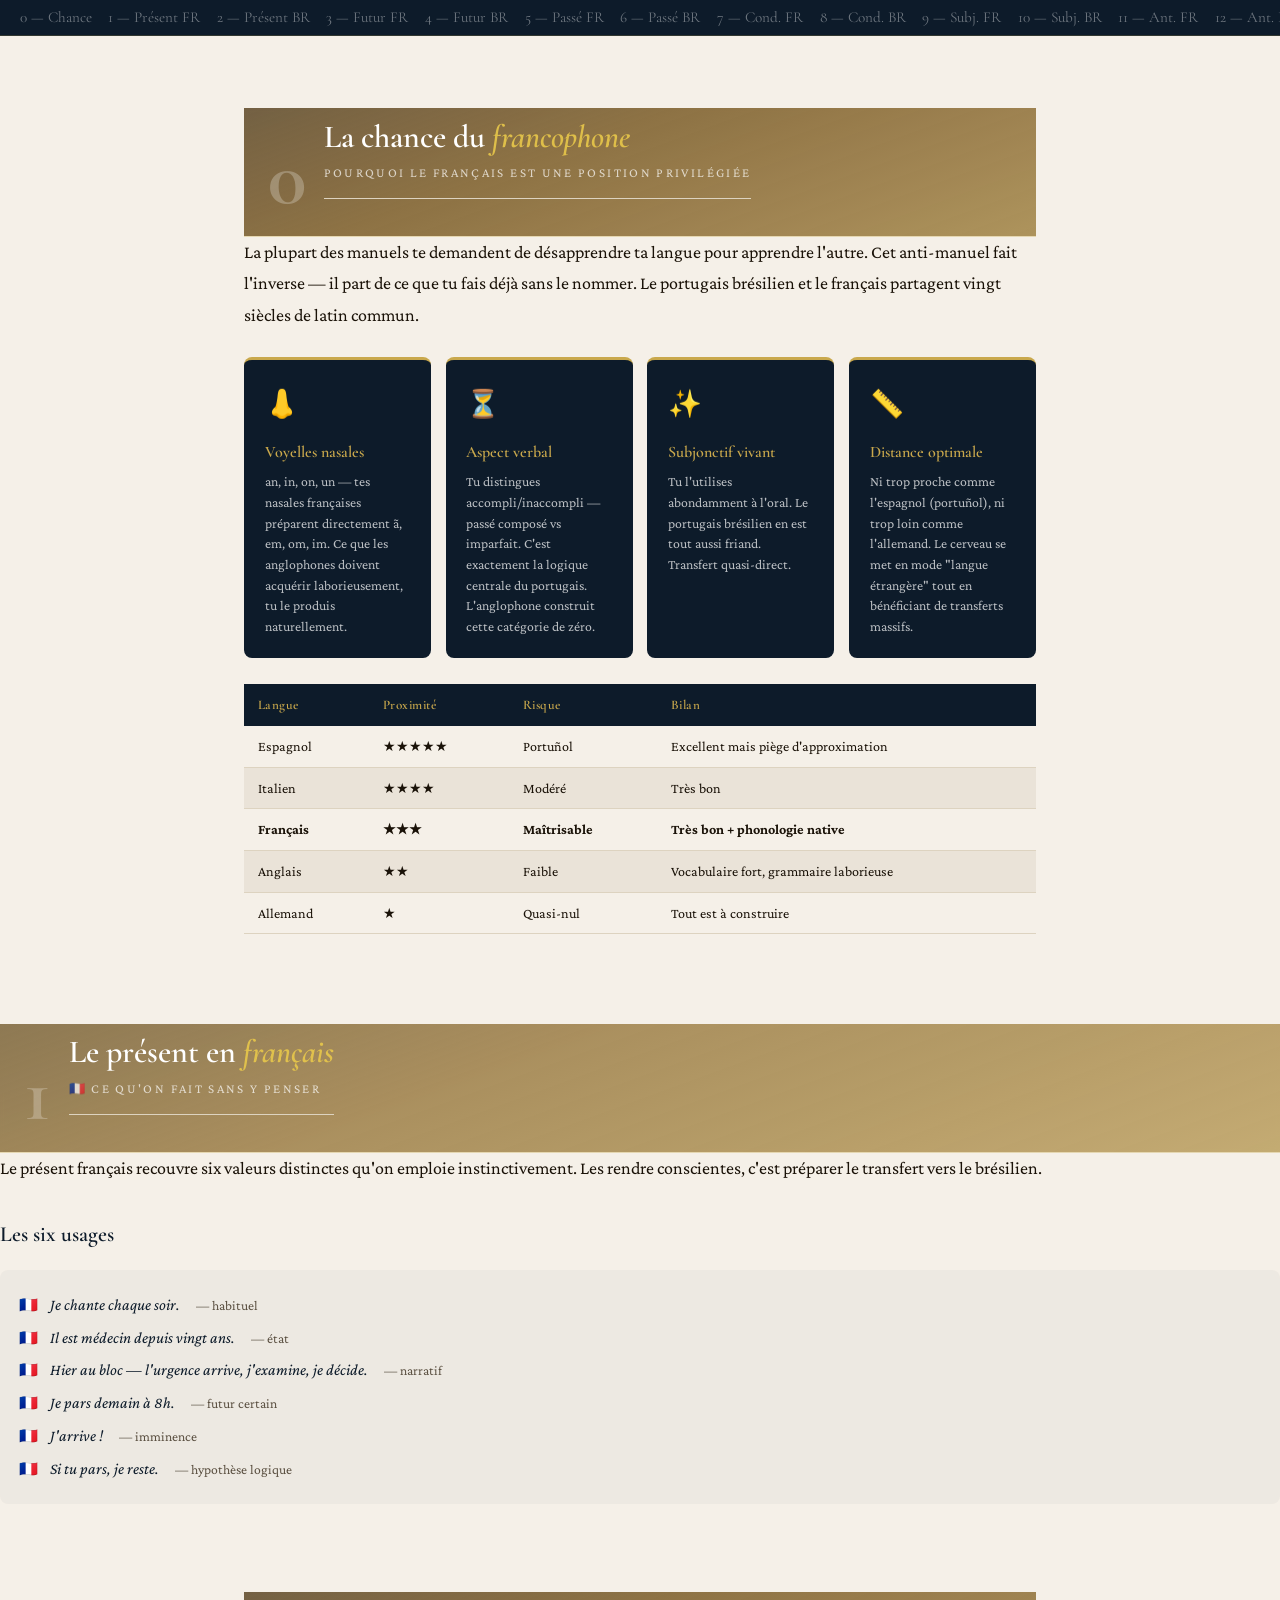
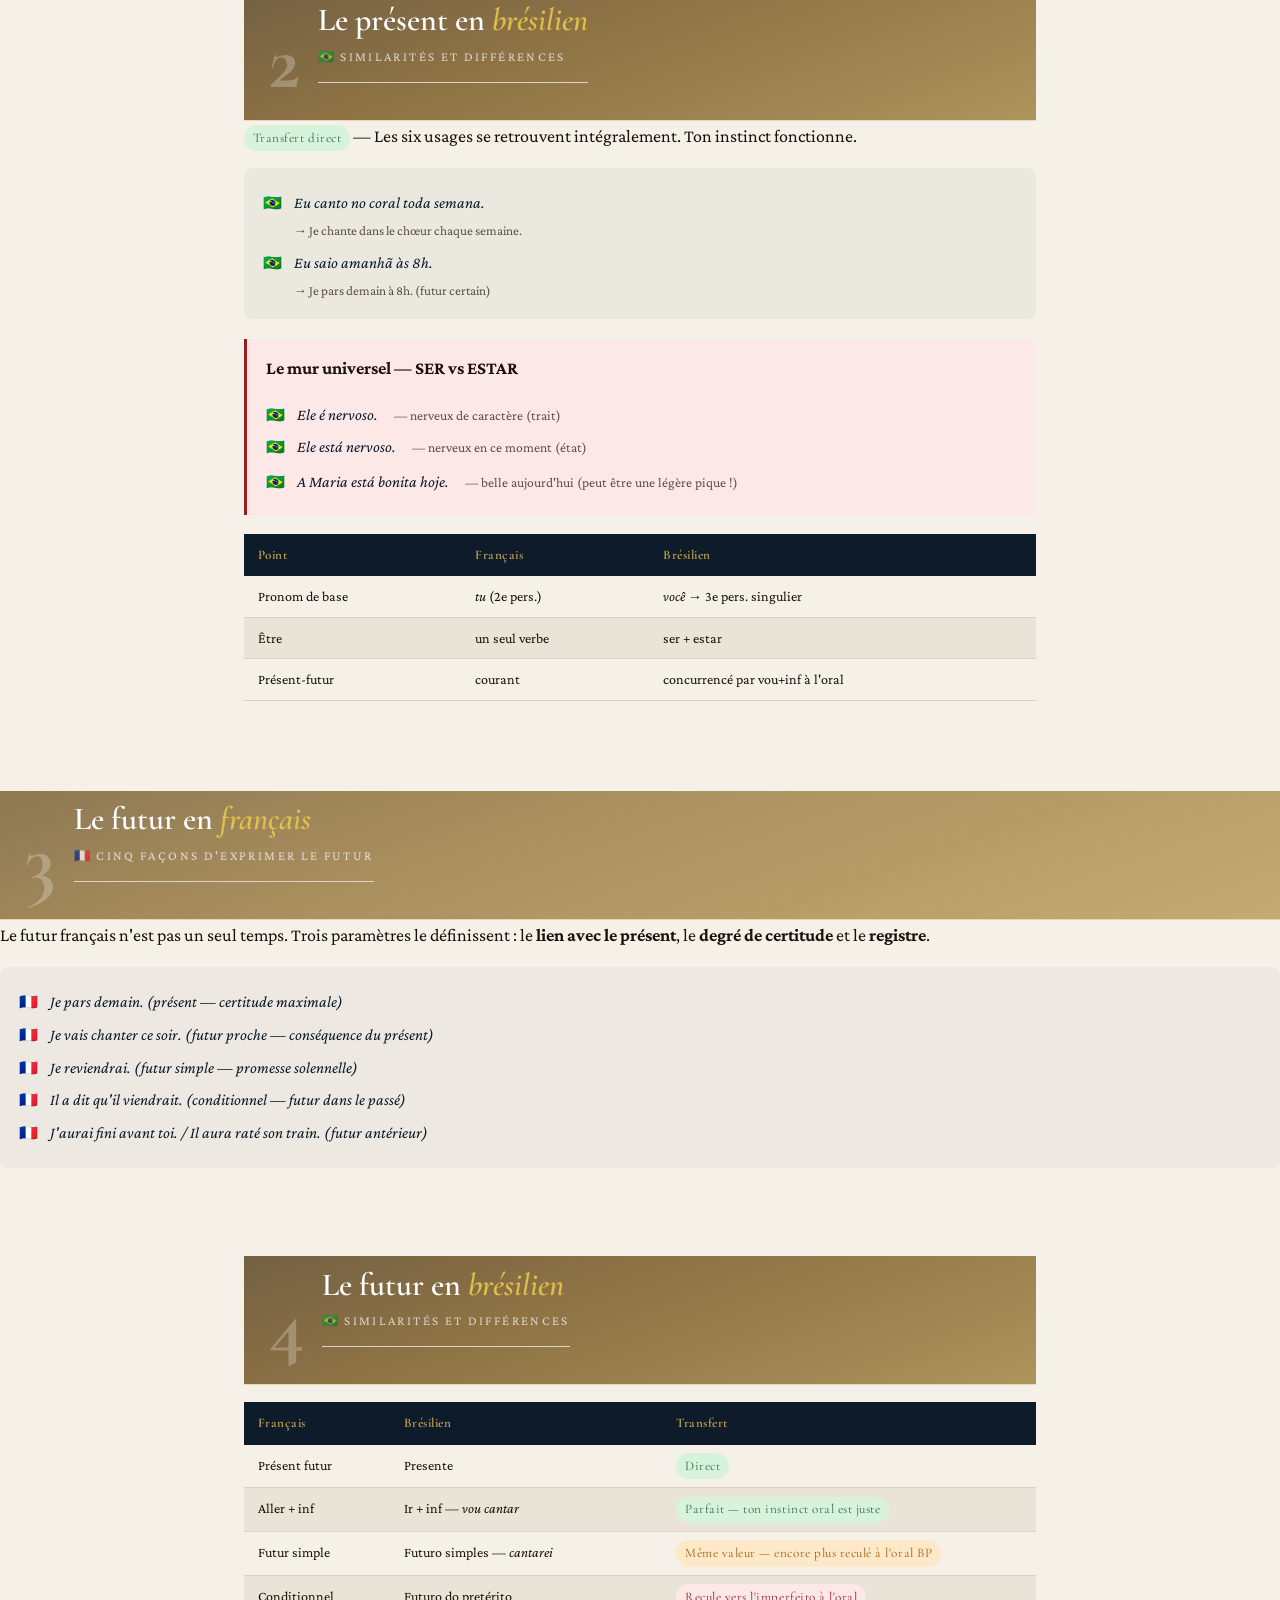
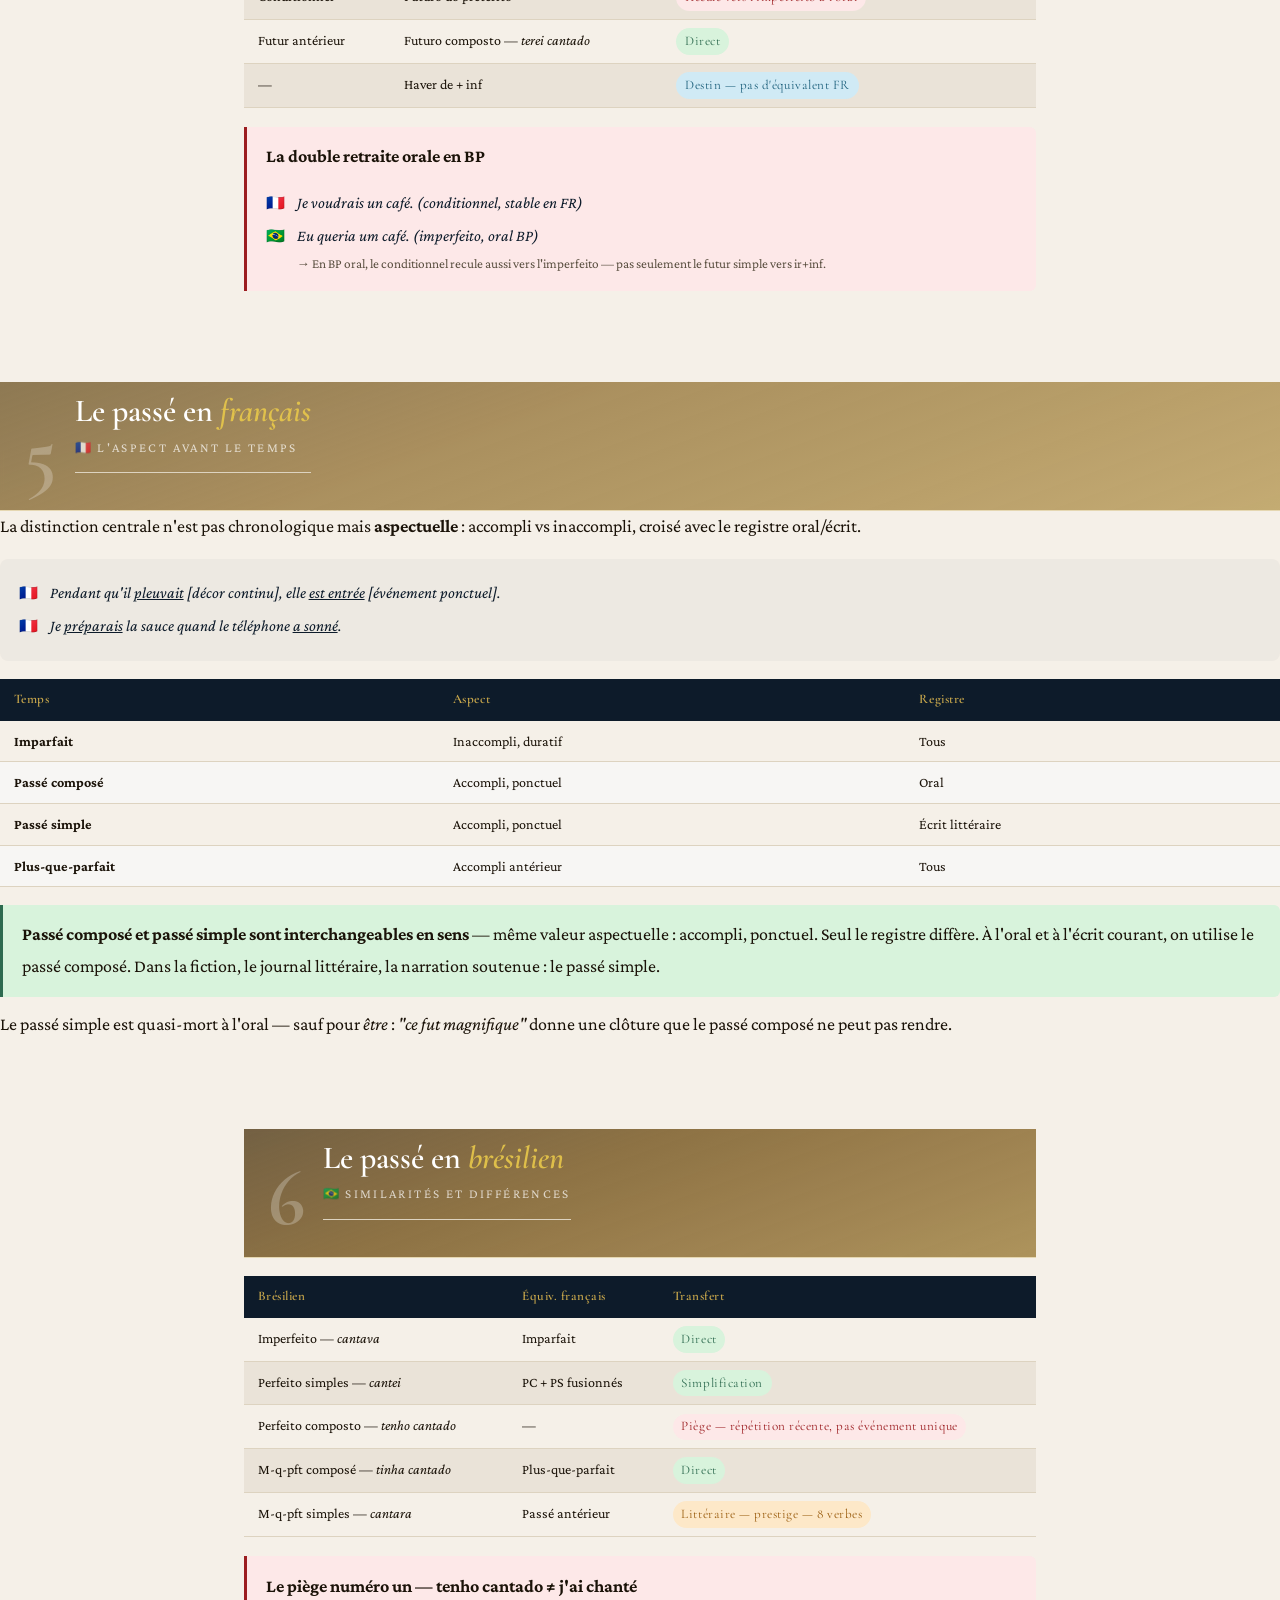
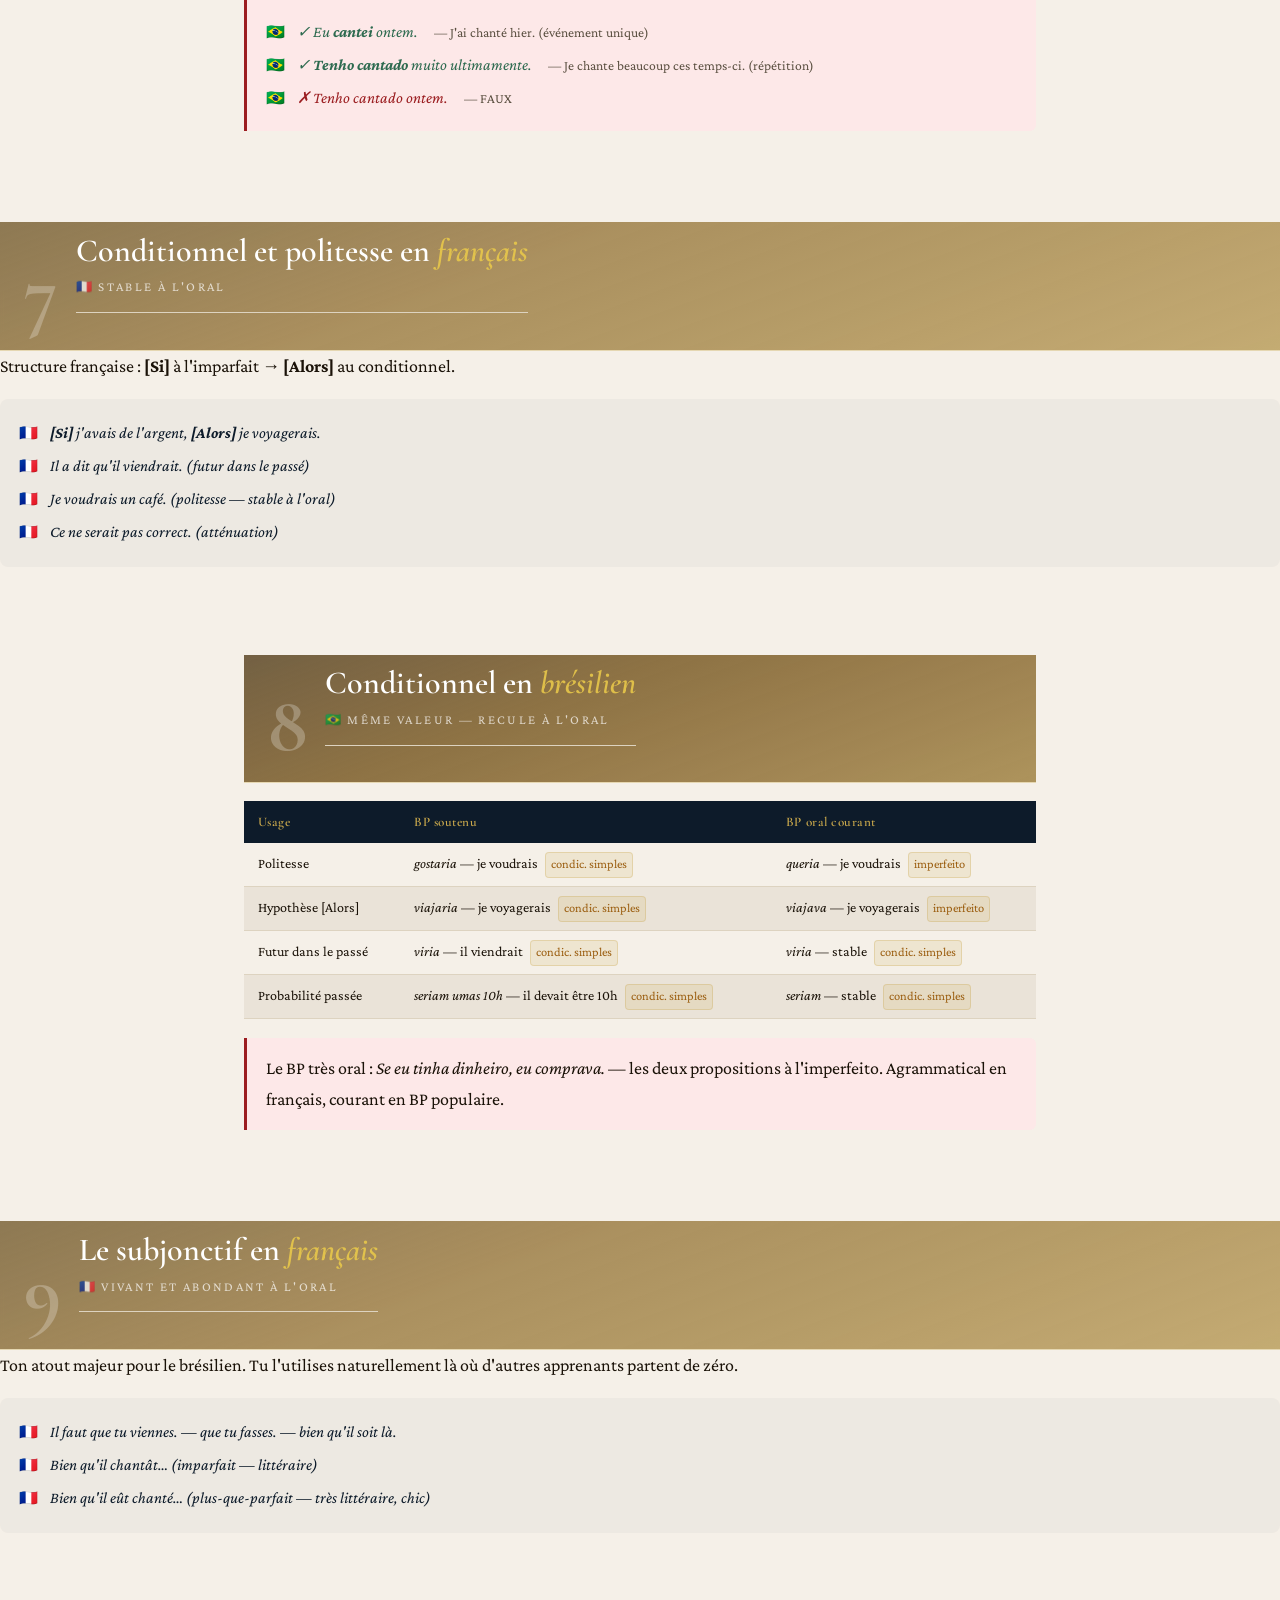
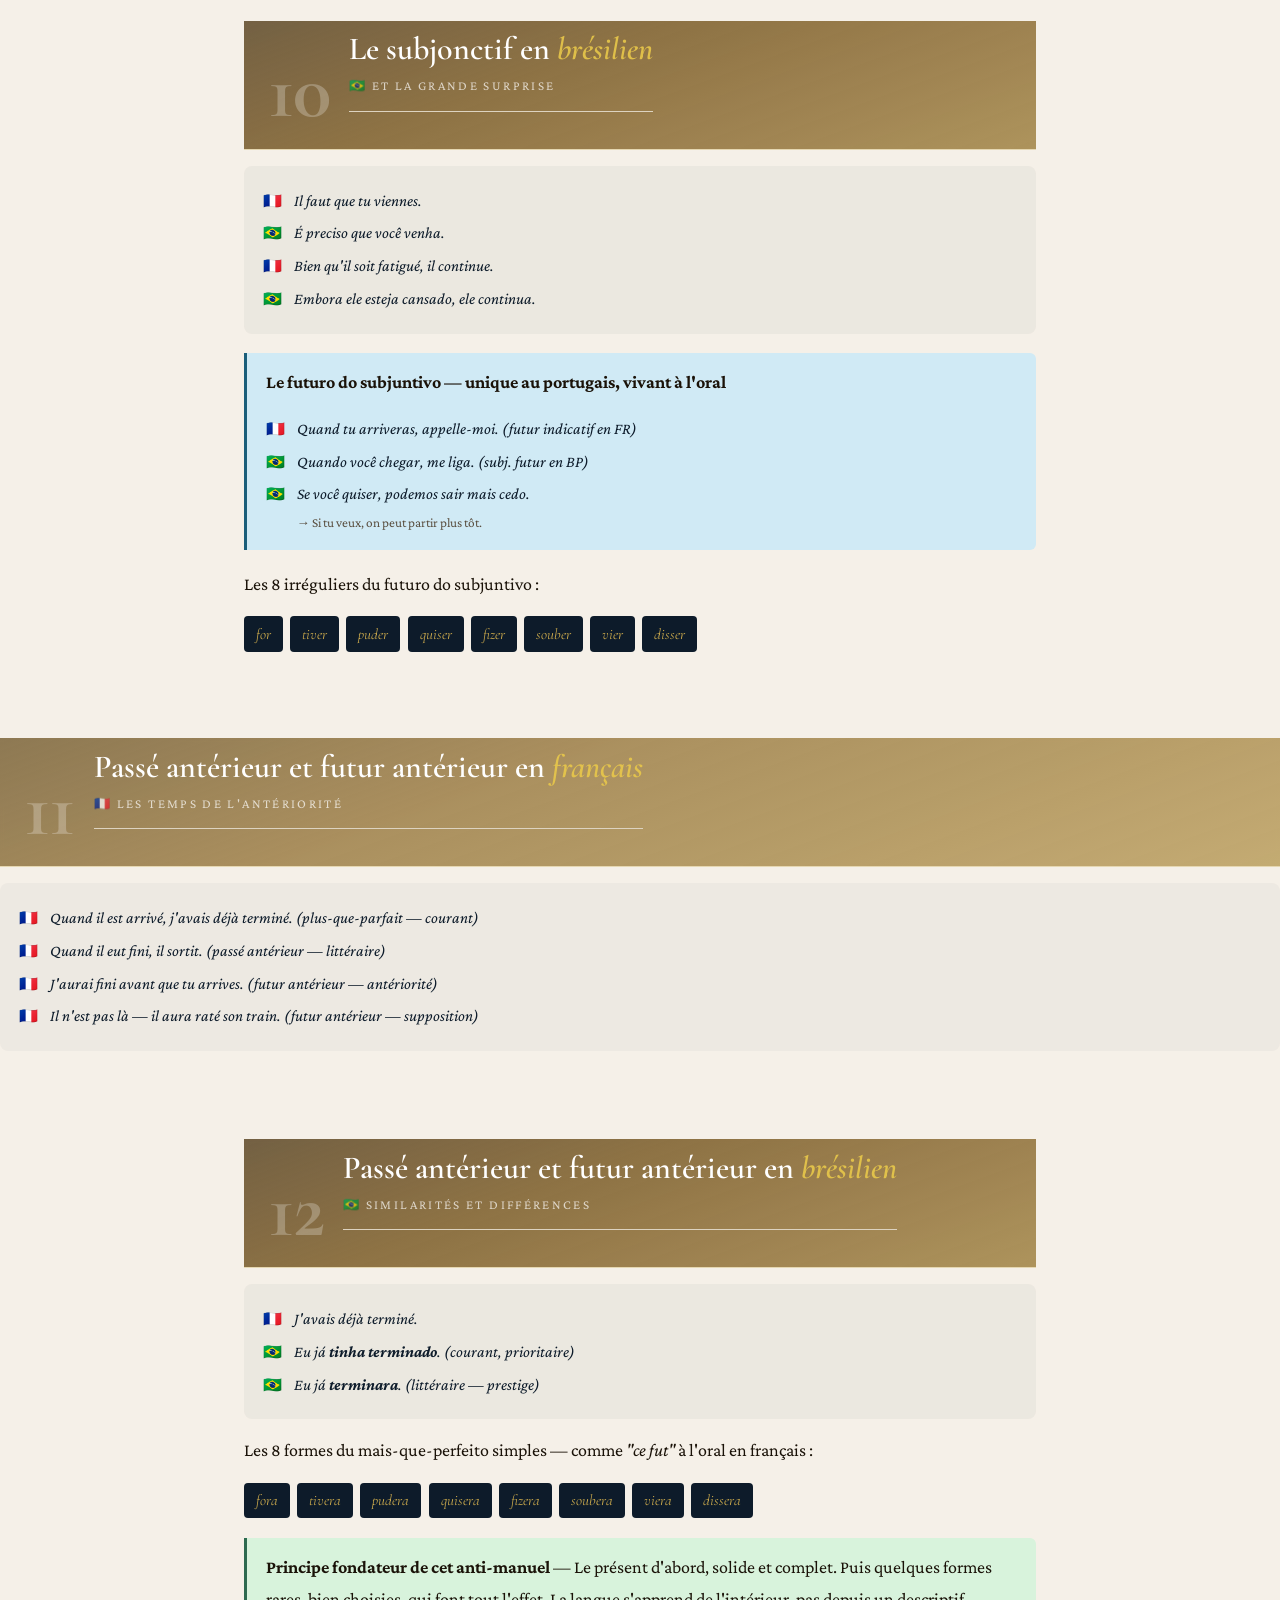
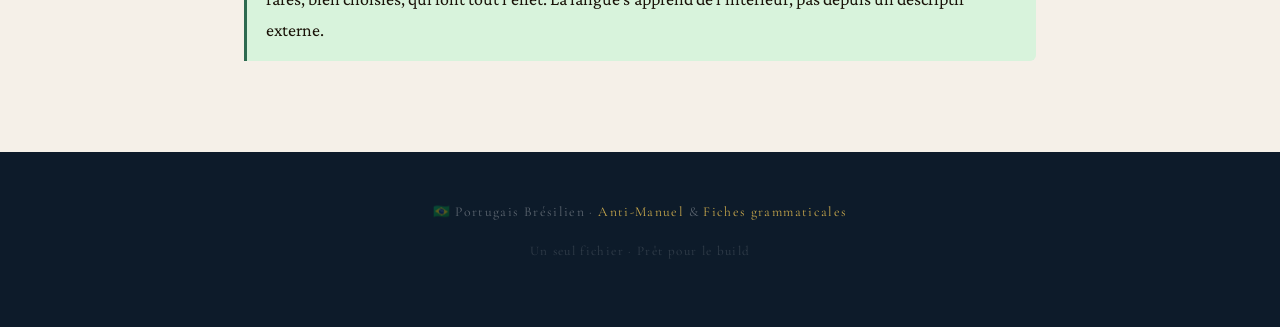
==== ref-fr.html @ 4e2df367 "iota 41" ====
<!DOCTYPE html>
<html lang="fr">
<head>
<meta charset="UTF-8">
<meta name="viewport" content="width=device-width, initial-scale=1.0">
<title>Portugais Brésilien — Anti-Manuel &amp; Fiches grammaticales</title>
<link href="https://fonts.googleapis.com/css2?family=Cormorant+Garamond:ital,wght@0,300;0,400;0,600;0,700;1,300;1,400&family=Crimson+Pro:ital,wght@0,300;0,400;0,600;1,300;1,400&display=swap" rel="stylesheet">
<style>
/* ============================================================
   CSS VARIABLES
   ============================================================ */
:root{
  --midnight:#0d1b2a; --gold:#c9a84c; --gold-light:#e8c97a;
  --cream:#f5f0e8; --cream-dark:#ede7d9;
  --text:#1a1208; --text-light:#5a4f40;
  --green:#2d6a4f; --green-light:#d8f3dc;
  --amber:#9b5e10; --amber-light:#fde8c8;
  --red:#9b1d20; --red-light:#fde8e8;
  --blue:#1a5e7a; --blue-light:#d0eaf5;
  --border:#ddd3c0;
  --switcher-h:0px; --nav-h:36px; --ch-h:120px;
}
*{margin:0;padding:0;box-sizing:border-box;}
html{scroll-behavior:smooth;}
body{font-family:'Crimson Pro',Georgia,serif;background:var(--cream);color:var(--text);font-size:18px;line-height:1.75;}

/* ============================================================
   BOOK SWITCHER — top bar, always visible
   ============================================================ */
#book-switcher{
  position:sticky;top:0;z-index:300;
  background:var(--midnight);
  height:var(--switcher-h);
  display:flex;align-items:center;
  justify-content:space-between;
  padding:0 1.2rem;
  border-bottom:2px solid rgba(201,168,76,.3);
}
.site-brand{
  font-family:'Cormorant Garamond',serif;
  color:var(--gold);font-size:.85rem;
  letter-spacing:.15em;text-transform:uppercase;
  white-space:nowrap;
}
.switcher-tabs{display:flex;gap:.3rem;}
.stab{
  font-family:'Cormorant Garamond',serif;
  font-size:.82rem;letter-spacing:.04em;
  padding:.3rem .9rem;border-radius:4px;
  border:1px solid rgba(201,168,76,.25);
  color:rgba(255,255,255,.45);
  background:transparent;cursor:pointer;
  transition:all .2s;white-space:nowrap;
}
.stab:hover{color:var(--gold);border-color:rgba(201,168,76,.6);}
.stab.active{background:rgba(201,168,76,.15);color:var(--gold);border-color:rgba(201,168,76,.5);}

/* ============================================================
   HERO
   ============================================================ */
.hero{
  background:var(--midnight);min-height:70vh;
  display:flex;align-items:center;justify-content:center;
  position:relative;overflow:hidden;
}
.hero-bg{position:absolute;inset:0;background:radial-gradient(ellipse at 30% 50%,#1a2f4a 0%,#0d1b2a 60%);}
.hero-content{position:relative;z-index:2;text-align:center;padding:2rem;}
.hero-label{font-family:'Cormorant Garamond',serif;color:var(--gold);font-size:.82rem;letter-spacing:.3em;text-transform:uppercase;margin-bottom:1.4rem;opacity:0;animation:fadeUp .8s ease .2s forwards;}
.hero h1{font-family:'Cormorant Garamond',serif;font-size:clamp(2.4rem,7vw,5rem);font-weight:300;color:white;line-height:1.15;margin-bottom:.5rem;opacity:0;animation:fadeUp .8s ease .4s forwards;}
.hero h1 em{font-style:italic;color:var(--gold-light);}
.hero-sub{font-size:1.05rem;color:rgba(255,255,255,.5);font-style:italic;margin-bottom:2rem;opacity:0;animation:fadeUp .8s ease .6s forwards;}
.hero-cta{display:flex;gap:.8rem;justify-content:center;flex-wrap:wrap;opacity:0;animation:fadeUp .8s ease .8s forwards;}
.hero-btn{
  font-family:'Cormorant Garamond',serif;font-size:.95rem;
  padding:.55rem 1.5rem;border-radius:4px;cursor:pointer;
  border:1px solid rgba(201,168,76,.5);transition:all .25s;
  letter-spacing:.05em;
}
.hero-btn.primary{background:rgba(201,168,76,.2);color:var(--gold);}
.hero-btn.primary:hover{background:rgba(201,168,76,.35);}
.hero-btn.secondary{background:transparent;color:rgba(255,255,255,.5);border-color:rgba(255,255,255,.2);}
.hero-btn.secondary:hover{color:white;border-color:rgba(255,255,255,.5);}
.scroll-hint{position:absolute;bottom:1.5rem;left:50%;transform:translateX(-50%);color:rgba(255,255,255,.3);font-size:.72rem;letter-spacing:.2em;text-transform:uppercase;animation:pulse 2s ease-in-out infinite;}
@keyframes fadeUp{from{opacity:0;transform:translateY(16px)}to{opacity:1;transform:translateY(0)}}
@keyframes pulse{0%,100%{opacity:.3}50%{opacity:.8}}

/* ============================================================
   BOOK CONTAINER
   ============================================================ */
.book{display:none;}
.book.visible{display:block;}

/* ============================================================
   SECTION NAV (shared by both books)
   ============================================================ */
.section-nav{
  position:sticky;top:var(--switcher-h);z-index:200;
  background:var(--midnight);
  border-bottom:1px solid rgba(201,168,76,.2);
  height:var(--nav-h);display:flex;align-items:center;
  padding:0 .8rem;gap:.2rem;
  overflow-x:auto;-webkit-overflow-scrolling:touch;scrollbar-width:none;
}
.section-nav::-webkit-scrollbar{display:none;}
.section-nav a,.section-nav button{
  color:rgba(255,255,255,.4);text-decoration:none;
  font-family:'Cormorant Garamond',serif;font-size:.95rem;
  padding:.1rem .42rem;border-radius:3px;
  transition:all .2s;white-space:nowrap;
  background:transparent;border:none;cursor:pointer;
}
.section-nav a:hover,.section-nav a.active,
.section-nav button:hover{color:var(--gold);background:rgba(201,168,76,.11);}

/* ============================================================
   ANTI-MANUEL — SECTIONS
   ============================================================ */
.am-section{padding:4.5rem 1.5rem;max-width:840px;margin:0 auto;}
.am-section.alt-bg{background:white;max-width:100%;}
.am-section.alt-bg .am-inner{max-width:840px;margin:0 auto;padding:4.5rem 1.5rem;}
.am-sn{font-family:'Cormorant Garamond',serif;font-size:4.2rem;font-weight:700;color:var(--cream-dark);line-height:1;margin-bottom:-.7rem;letter-spacing:-.02em;}
.alt-bg .am-sn{color:#f0f0f0;}
.am-head{display:flex;justify-content:space-between;align-items:flex-start;gap:1rem;flex-wrap:wrap;flex:1;}

h2{font-family:'Cormorant Garamond',serif;font-size:2rem;font-weight:600;color:var(--midnight);margin-bottom:.4rem;line-height:1.2;}
h2 em{font-style:italic;color:var(--gold);}
.am-header{
  position:sticky;
  top:calc(var(--switcher-h) + var(--nav-h));
  z-index:100;
  min-height:var(--ch-h);
  overflow:hidden;
  display:flex;
  align-items:center;
  gap:1.2rem;
  padding:.6rem 1.5rem .5rem;
  backdrop-filter:blur(2px);
  -webkit-backdrop-filter:blur(2px);
}
.am-bg{
  position:absolute;
  inset:-40px 0;
  will-change:transform;
  opacity:1;
}
.am-header{border-bottom:1px solid rgba(201,168,76,.35);}
.alt-bg .am-header .am-bg{
  background:linear-gradient(160deg, rgba(100,75,30,.75) 0%, rgba(160,130,75,.88) 40%, rgba(195,170,110,.95) 100%);
}
.am-section .am-header .am-bg{
  background:linear-gradient(160deg, rgba(70,50,20,.78) 0%, rgba(130,100,50,.90) 40%, rgba(175,148,90,.96) 100%);
}
.am-header .am-sn{flex-shrink:0;position:relative;z-index:1;color:rgba(255,255,255,.25);font-size:5rem;}
.am-header .am-head{position:relative;z-index:1;background:transparent;}
.am-header h2{color:#fff !important;}
.am-header h2 em{color:rgba(232,200,74,.9) !important;}
.am-header .slang{color:rgba(255,255,255,.7) !important;}
.slang{font-size:.82rem;color:var(--text-light);letter-spacing:.18em;text-transform:uppercase;margin-bottom:1.8rem;padding-bottom:.8rem;border-bottom:1px solid var(--border);display:flex;align-items:center;gap:.6rem;flex-wrap:wrap;}
p{margin-bottom:1rem;}
h3{font-family:'Cormorant Garamond',serif;font-size:1.35rem;font-weight:600;color:var(--midnight);margin:2rem 0 .7rem;}
h4{font-family:'Cormorant Garamond',serif;font-size:1.05rem;font-style:italic;color:var(--text-light);margin:1.3rem 0 .5rem;}

/* Cross-link button */
.xlink{
  display:inline-flex;align-items:center;gap:.4rem;
  font-family:'Cormorant Garamond',serif;font-size:.82rem;
  color:var(--gold);border:1px solid rgba(201,168,76,.35);
  padding:.2rem .7rem;border-radius:4px;cursor:pointer;
  background:rgba(201,168,76,.07);transition:all .2s;
  white-space:nowrap;letter-spacing:.04em;
  text-decoration:none;
}
.xlink:hover{background:rgba(201,168,76,.18);border-color:var(--gold);}

/* ============================================================
   ATOUTS GRID (AM §0)
   ============================================================ */
.grid{display:grid;grid-template-columns:repeat(auto-fit,minmax(185px,1fr));gap:.9rem;margin:1.6rem 0;}
.card{background:var(--midnight);color:white;padding:1.3rem;border-radius:8px;border-top:3px solid var(--gold);}
.card-icon{font-size:1.7rem;margin-bottom:.6rem;}
.card-title{font-family:'Cormorant Garamond',serif;font-size:1rem;font-weight:600;color:var(--gold);margin-bottom:.4rem;}
.card-text{font-size:.86rem;color:rgba(255,255,255,.72);line-height:1.5;}

/* ============================================================
   EXAMPLES
   ============================================================ */
.exblock{background:rgba(13,27,42,.04);border-radius:8px;padding:1rem 1.2rem;margin:1rem 0;}
.alt-bg .exblock{background:rgba(13,27,42,.03);}
.ch-body.alt .exblock{background:rgba(13,27,42,.03);}
.exrow{display:flex;gap:.65rem;align-items:baseline;margin:.3rem 0;flex-wrap:wrap;}
.exlang{font-size:.95rem;min-width:1.25rem;flex-shrink:0;}
.extext{font-style:italic;color:var(--midnight);font-size:1rem;}
.extr{font-size:.83rem;color:var(--text-light);padding:.03rem 0 .1rem 1.9rem;margin-top:-.2rem;}

/* ============================================================
   BADGES & CALLOUTS
   ============================================================ */
.badge{display:inline-flex;align-items:center;padding:.12rem .55rem;border-radius:20px;font-size:.82rem;font-family:'Cormorant Garamond',serif;letter-spacing:.04em;white-space:nowrap;}
.bg{background:var(--green-light);color:var(--green);}
.ba{background:var(--amber-light);color:var(--amber);}
.br{background:var(--red-light);color:var(--red);}
.bb{background:var(--blue-light);color:var(--blue);}
.c{border-left:3px solid var(--gold);background:rgba(201,168,76,.08);padding:.9rem 1.2rem;margin:1.2rem 0;border-radius:0 6px 6px 0;}
.cg{border-left-color:var(--green);background:var(--green-light);}
.cr{border-left-color:var(--red);background:var(--red-light);}
.cb{border-left-color:var(--blue);background:var(--blue-light);}
.c p:last-child{margin-bottom:0;}

/* ============================================================
   TABLES (shared)
   ============================================================ */
.tw{overflow-x:auto;margin:1.1rem 0;-webkit-overflow-scrolling:touch;max-width:100%;}

.tense-tag{display:inline-block;font-size:.78rem;background:rgba(201,168,76,.15);color:var(--amber);border:1px solid rgba(201,168,76,.3);border-radius:4px;padding:1px 5px;margin-left:4px;font-style:normal;white-space:nowrap;vertical-align:middle;}
table.ctab{width:100%;border-collapse:collapse;font-size:.88rem;}
table.ctab th{background:var(--midnight);color:var(--gold);font-family:'Cormorant Garamond',serif;font-weight:600;padding:.6rem .85rem;text-align:left;font-size:.82rem;letter-spacing:.04em;}
table.ctab td{padding:.5rem .85rem;border-bottom:1px solid var(--border);vertical-align:top;}
tr.even td, table.ctab tr:nth-child(even) td{background:rgba(220,210,195,.45);}
.alt-bg table.ctab tr:nth-child(even) td{background:rgba(248,248,248,.8);}

/* ============================================================
   CHAPTER HEADERS — STICKY PARALLAX (Fiches)
   ============================================================ */
.chapter{position:relative;}
.ch-header{
  position:sticky;top:calc(var(--switcher-h) + var(--nav-h));
  z-index:100;height:var(--ch-h);overflow:hidden;
  display:flex;align-items:center;
  backdrop-filter:blur(4px);-webkit-backdrop-filter:blur(4px);
}
.ch-bg{
  position:absolute;inset:-40px 0;
  opacity:.65;transition:opacity .4s ease;
}
.ch-header.opaque .ch-bg{opacity:1;}
.ch-overlay{position:absolute;inset:0;background:linear-gradient(to right,rgba(13,27,42,.9) 0%,rgba(13,27,42,.5) 55%,transparent 100%);transition:opacity .4s;}
.ch-header.opaque .ch-overlay{background:linear-gradient(to right,rgba(13,27,42,.97) 0%,rgba(13,27,42,.75) 55%,rgba(13,27,42,.2) 100%);}
.ch-content{position:relative;z-index:2;display:flex;align-items:center;gap:1.3rem;padding:0 1.4rem;width:100%;}
.ch-num{font-family:'Cormorant Garamond',serif;font-size:3.6rem;font-weight:700;color:rgba(201,168,76,.22);line-height:1;flex-shrink:0;}
.ch-info{flex:1;min-width:0;}
.ch-tag{font-size:.66rem;letter-spacing:.2em;text-transform:uppercase;color:var(--gold);opacity:.85;margin-bottom:.2rem;}
.ch-title{font-family:'Cormorant Garamond',serif;font-size:clamp(1.25rem,3.5vw,1.8rem);font-weight:600;color:white;line-height:1.15;}
.ch-title em{font-style:italic;color:var(--gold-light);}
.ch-subtitle{font-size:.82rem;color:rgba(255,255,255,.48);font-style:italic;margin-top:.15rem;}
.ch-nav{display:flex;flex-direction:column;gap:.35rem;flex-shrink:0;}
.ch-btn{display:flex;align-items:center;justify-content:center;width:2rem;height:2rem;border-radius:50%;border:1px solid rgba(201,168,76,.35);color:var(--gold);text-decoration:none;font-size:.9rem;transition:all .2s;background:rgba(13,27,42,.4);cursor:pointer;}
.ch-btn:hover{background:rgba(201,168,76,.2);border-color:var(--gold);}
.ch-btn.xbtn{border-radius:5px;width:auto;padding:0 .5rem;font-size:.62rem;letter-spacing:.05em;font-family:'Cormorant Garamond',serif;}

/* CHAPTER BODY */
.ch-body{background:var(--cream);}
.ch-body.alt{background:white;}
.ch-inner{max-width:840px;margin:0 auto;padding:3rem 1.5rem;overflow-x:hidden;}
.ch-body.alt tr:nth-child(even) td{background:rgba(255,255,255,.06);}

/* CHAPTER COLORS */
.ch1 .ch-bg{background:radial-gradient(ellipse at 20% 60%,#1a3a5c 0%,#0d1b2a 70%);}
.ch2 .ch-bg{background:radial-gradient(ellipse at 70% 40%,#0f3352 0%,#0d1b2a 70%);}
.ch3 .ch-bg{background:radial-gradient(ellipse at 30% 70%,#0e2d48 0%,#0d1b2a 70%);}
.ch4 .ch-bg{background:radial-gradient(ellipse at 60% 30%,#122840 0%,#0d1b2a 70%);}
.ch5 .ch-bg{background:radial-gradient(ellipse at 40% 60%,#0c2236 0%,#0d1b2a 70%);}
.ch6 .ch-bg{background:radial-gradient(ellipse at 25% 50%,#3a1a1a 0%,#0d1b2a 70%);}
.ch7 .ch-bg{background:radial-gradient(ellipse at 65% 45%,#2d1010 0%,#0d1b2a 70%);}
.ch8 .ch-bg{background:radial-gradient(ellipse at 20% 60%,#4a1010 0%,#0d1b2a 70%);}
.ch9 .ch-bg{background:radial-gradient(ellipse at 55% 35%,#2a1515 0%,#0d1b2a 70%);}
.ch10 .ch-bg{background:radial-gradient(ellipse at 35% 65%,#351a10 0%,#0d1b2a 70%);}
.ch11 .ch-bg{background:radial-gradient(ellipse at 30% 55%,#2a1a3a 0%,#0d1b2a 70%);}
.ch12 .ch-bg{background:radial-gradient(ellipse at 60% 40%,#0d2e1f 0%,#0d1b2a 70%);}
.ch13 .ch-bg{background:radial-gradient(ellipse at 25% 60%,#0a2818 0%,#0d1b2a 70%);}
.ch14 .ch-bg{background:radial-gradient(ellipse at 50% 50%,#0f3322 0%,#0d1b2a 70%);}
.ch15 .ch-bg{background:radial-gradient(ellipse at 40% 55%,#0c2a1c 0%,#0d1b2a 70%);}

/* FORMATION TABLES */
.formation{background:var(--midnight);color:white;border-radius:8px;padding:1.4rem;margin:1.4rem 0;}
.formation-title{font-family:'Cormorant Garamond',serif;font-size:.7rem;letter-spacing:.2em;text-transform:uppercase;color:var(--gold);margin-bottom:.9rem;opacity:.9;}
.form-group{margin:.3rem 0 .9rem;}
.form-group-label{color:var(--gold);font-size:.82rem;letter-spacing:.1em;text-transform:uppercase;margin-bottom:.45rem;opacity:.8;}
.form-rs-table{width:100%;border-collapse:collapse;}
.form-rs-table th{color:rgba(255,255,255,.38);font-family:'Cormorant Garamond',serif;font-size:.7rem;letter-spacing:.1em;text-transform:uppercase;padding:.22rem .45rem;border-bottom:1px solid rgba(255,255,255,.1);text-align:left;font-weight:400;}
.form-rs-table td{padding:.25rem .45rem;font-size:.88rem;vertical-align:middle;}
/* Light alternation on dark bg — NOT the cream color */
.form-rs-table tr:nth-child(even) td{background:rgba(255,255,255,.06);}
.form-rs-table tr:nth-child(odd) td{background:transparent;}
.td-pron{color:rgba(255,255,255,.36);font-size:.78rem;min-width:5rem;}
.td-rad{color:rgba(255,255,255,.55);font-style:italic;}
.td-plus{color:rgba(255,255,255,.22);padding:0 .12rem;}
.td-suf{color:var(--gold);font-weight:600;}
.td-eq{color:rgba(255,255,255,.18);padding:0 .12rem;}
.td-form{color:white;font-style:italic;}
.td-form strong{color:var(--gold-light);}
.form-irreg{margin-top:.9rem;padding-top:.9rem;border-top:1px solid rgba(255,255,255,.1);}
.form-irreg-title{font-size:.78rem;letter-spacing:.15em;text-transform:uppercase;color:rgba(255,255,255,.33);margin-bottom:.5rem;}
.irreg-list{display:flex;flex-wrap:wrap;gap:.35rem;}
.irreg-item{background:rgba(201,168,76,.1);border:1px solid rgba(201,168,76,.18);border-radius:4px;padding:.18rem .55rem;font-size:.82rem;font-style:italic;}
.irreg-item strong{color:var(--gold);margin-right:.25rem;font-style:normal;}
.form-note{font-size:.8rem;color:rgba(255,255,255,.42);margin-top:.45rem;font-style:italic;}

/* KEY FORMS */
.kf{display:flex;flex-wrap:wrap;gap:.45rem;margin:.9rem 0;}
.kf span{background:var(--midnight);color:var(--gold);padding:.28rem .75rem;border-radius:4px;font-family:'Cormorant Garamond',serif;font-size:.95rem;font-style:italic;}

/* FOOTER */
footer{background:var(--midnight);color:rgba(255,255,255,.33);text-align:center;padding:3rem 2rem;font-family:'Cormorant Garamond',serif;font-size:.85rem;letter-spacing:.1em;}
footer span{color:var(--gold);}

/* ============================================================
   RESPONSIVE
   ============================================================ */
@media(max-width:640px){
  :root{--switcher-h:44px;--nav-h:32px;--ch-h:110px;}
  .ch-num{font-size:2.6rem;}
  .ch-content{gap:.9rem;padding:0 1rem;}
  .ch-btn{width:1.85rem;height:1.85rem;}
  .ch-inner,.am-section{padding:2rem 0.65rem;}
  .ctab,.cg table{font-size:.82rem;}
  .tw{font-size:.82rem;}
  .alt-bg > .am-inner{padding:2rem 0.65rem;}
  body{padding:0;}
  h2{font-size:1.75rem;}
  .am-sn{font-size:3.2rem;}
  .grid{grid-template-columns:1fr 1fr;}
  .site-brand{display:none;}
  .section-nav a,.section-nav button{font-size:.88rem;padding:.08rem .32rem;}
  .td-pron{min-width:4.2rem;}
}
@media(max-width:380px){.grid{grid-template-columns:1fr;}}
</style>
</head>
<body>
<!-- ============================================================
     BOOK SWITCHER + HERO
     ============================================================ -->
<div id="book-switcher" style="display:none">
  <span class="site-brand">&#127463;&#127479; Portugais Brésilien</span>
  <div class="switcher-tabs" style="display:none">
    <button class="stab active" id="tab-am" onclick="switchBook('am')">&#128218; Anti-Manuel</button>
    <button class="stab" id="tab-fiches" onclick="switchBook('fiches')">&#128203; Fiches</button>
  </div>
</div>

<div class="hero" id="top" style="display:none">
<div class="hero-bg" style="display:none"></div>
<div class="hero-content" style="display:none">
<p class="hero-label">Portugais Brésilien</p>
<h1>Anti-Manuel &amp;<br><em>Fiches grammaticales</em></h1>
<p class="hero-sub">Partir de ce qu'on fait sans le savoir</p>
<div class="hero-cta" style="display:none">
  <button class="hero-btn primary" onclick="switchBook('am');scrollToTop()">&#128218; Anti-Manuel</button>
  <button class="hero-btn secondary" onclick="switchBook('fiches');scrollToTop()">&#128203; Fiches grammaticales</button>
</div>
</div>
<p class="scroll-hint">&#8595; choisir un livre</p>
</div>

<!-- ============================================================
     BOOK 1 — ANTI-MANUEL
     ============================================================ -->
<div id="book-am" class="book visible">

<nav class="section-nav" id="am-nav">
<a href="#s0" data-nav="am">0 — Chance</a>
<a href="#s1" data-nav="am">1 — Présent FR</a>
<a href="#s2" data-nav="am">2 — Présent BR</a>
<a href="#s3" data-nav="am">3 — Futur FR</a>
<a href="#s4" data-nav="am">4 — Futur BR</a>
<a href="#s5" data-nav="am">5 — Passé FR</a>
<a href="#s6" data-nav="am">6 — Passé BR</a>
<a href="#s7" data-nav="am">7 — Cond. FR</a>
<a href="#s8" data-nav="am">8 — Cond. BR</a>
<a href="#s9" data-nav="am">9 — Subj. FR</a>
<a href="#s10" data-nav="am">10 — Subj. BR</a>
<a href="#s11" data-nav="am">11 — Ant. FR</a>
<a href="#s12" data-nav="am">12 — Ant. BR</a>
</nav>

<!-- S0 -->
<div id="s0"><div class="am-section">
<div class="am-sn">0</div>
<div class="am-head"><div>
<h2>La chance du <em>francophone</em></h2>
<div class="slang">Pourquoi le français est une position privilégiée</div>
</div></div>
<p>La plupart des manuels te demandent de désapprendre ta langue pour apprendre l'autre. Cet anti-manuel fait l'inverse — il part de ce que tu fais déjà sans le nommer. Le portugais brésilien et le français partagent vingt siècles de latin commun.</p>
<div class="grid">
<div class="card"><div class="card-icon">&#128067;</div><div class="card-title">Voyelles nasales</div><div class="card-text">an, in, on, un — tes nasales françaises préparent directement ã, em, om, im. Ce que les anglophones doivent acquérir laborieusement, tu le produis naturellement.</div></div>
<div class="card"><div class="card-icon">&#9203;</div><div class="card-title">Aspect verbal</div><div class="card-text">Tu distingues accompli/inaccompli — passé composé vs imparfait. C'est exactement la logique centrale du portugais. L'anglophone construit cette catégorie de zéro.</div></div>
<div class="card"><div class="card-icon">&#10024;</div><div class="card-title">Subjonctif vivant</div><div class="card-text">Tu l'utilises abondamment à l'oral. Le portugais brésilien en est tout aussi friand. Transfert quasi-direct.</div></div>
<div class="card"><div class="card-icon">&#128207;</div><div class="card-title">Distance optimale</div><div class="card-text">Ni trop proche comme l'espagnol (portuñol), ni trop loin comme l'allemand. Le cerveau se met en mode "langue étrangère" tout en bénéficiant de transferts massifs.</div></div>
</div>
<div class="tw"><table class="ctab">
<thead><tr><th>Langue</th><th>Proximité</th><th>Risque</th><th>Bilan</th></tr></thead>
<tbody>
<tr><td>Espagnol</td><td>&#9733;&#9733;&#9733;&#9733;&#9733;</td><td>Portuñol</td><td>Excellent mais piège d'approximation</td></tr>
<tr><td>Italien</td><td>&#9733;&#9733;&#9733;&#9733;</td><td>Modéré</td><td>Très bon</td></tr>
<tr><td><strong>Français</strong></td><td><strong>&#9733;&#9733;&#9733;</strong></td><td><strong>Maîtrisable</strong></td><td><strong>Très bon + phonologie native</strong></td></tr>
<tr><td>Anglais</td><td>&#9733;&#9733;</td><td>Faible</td><td>Vocabulaire fort, grammaire laborieuse</td></tr>
<tr><td>Allemand</td><td>&#9733;</td><td>Quasi-nul</td><td>Tout est à construire</td></tr>
</tbody></table></div>
</div></div>

<!-- S1 -->
<div id="s1" class="alt-bg"><div class="am-inner">
<div class="am-sn">1</div>
<div class="am-head">
<div><h2>Le présent en <em>français</em></h2><div class="slang">&#127467;&#127479; Ce qu'on fait sans y penser</div></div>
</div>
<p>Le présent français recouvre six valeurs distinctes qu'on emploie instinctivement. Les rendre conscientes, c'est préparer le transfert vers le brésilien.</p>
<h3>Les six usages</h3>
<div class="exblock">
<div class="exrow"><span class="exlang">&#127467;&#127479;</span><span class="extext">Je chante chaque soir.</span><span style="font-size:.85rem;color:var(--text-light);margin-left:.4rem">— habituel</span></div>
<div class="exrow"><span class="exlang">&#127467;&#127479;</span><span class="extext">Il est médecin depuis vingt ans.</span><span style="font-size:.85rem;color:var(--text-light);margin-left:.4rem">— état</span></div>
<div class="exrow"><span class="exlang">&#127467;&#127479;</span><span class="extext">Hier au bloc — l'urgence arrive, j'examine, je décide.</span><span style="font-size:.85rem;color:var(--text-light);margin-left:.4rem">— narratif</span></div>
<div class="exrow"><span class="exlang">&#127467;&#127479;</span><span class="extext">Je pars demain à 8h.</span><span style="font-size:.85rem;color:var(--text-light);margin-left:.4rem">— futur certain</span></div>
<div class="exrow"><span class="exlang">&#127467;&#127479;</span><span class="extext">J'arrive !</span><span style="font-size:.85rem;color:var(--text-light);margin-left:.4rem">— imminence</span></div>
<div class="exrow"><span class="exlang">&#127467;&#127479;</span><span class="extext">Si tu pars, je reste.</span><span style="font-size:.85rem;color:var(--text-light);margin-left:.4rem">— hypothèse logique</span></div>
</div>
</div></div>

<!-- S2 -->
<div id="s2"><div class="am-section">
<div class="am-sn">2</div>
<div class="am-head">
<div><h2>Le présent en <em>brésilien</em></h2><div class="slang">&#127463;&#127479; Similarités et différences</div></div>
</div>
<p><span class="badge bg">Transfert direct</span> — Les six usages se retrouvent intégralement. Ton instinct fonctionne.</p>
<div class="exblock">
<div class="exrow"><span class="exlang">&#127463;&#127479;</span><span class="extext">Eu canto no coral toda semana.</span></div>
<div class="extr">&#8594; Je chante dans le chœur chaque semaine.</div>
<div class="exrow"><span class="exlang">&#127463;&#127479;</span><span class="extext">Eu saio amanhã às 8h.</span></div>
<div class="extr">&#8594; Je pars demain à 8h. (futur certain)</div>
</div>
<div class="cr c">
<p><strong>Le mur universel — SER vs ESTAR</strong></p>
<div class="exrow"><span class="exlang">&#127463;&#127479;</span><span class="extext">Ele é nervoso.</span><span style="font-size:.85rem;color:var(--text-light);margin-left:.4rem">— nerveux de caractère (trait)</span></div>
<div class="exrow"><span class="exlang">&#127463;&#127479;</span><span class="extext">Ele está nervoso.</span><span style="font-size:.85rem;color:var(--text-light);margin-left:.4rem">— nerveux en ce moment (état)</span></div>
<div class="exrow" style="margin-top:.4rem"><span class="exlang">&#127463;&#127479;</span><span class="extext">A Maria está bonita hoje.</span><span style="font-size:.85rem;color:var(--text-light);margin-left:.4rem">— belle aujourd'hui (peut être une légère pique !)</span></div>
</div>
<div class="tw"><table class="ctab">
<thead><tr><th>Point</th><th>Français</th><th>Brésilien</th></tr></thead>
<tbody>
<tr><td>Pronom de base</td><td><em>tu</em> (2e pers.)</td><td><em>você</em> → 3e pers. singulier</td></tr>
<tr><td>Être</td><td>un seul verbe</td><td>ser + estar</td></tr>
<tr><td>Présent-futur</td><td>courant</td><td>concurrencé par vou+inf à l'oral</td></tr>
</tbody></table></div>
</div></div>
<!-- S3 -->
<div id="s3" class="alt-bg"><div class="am-inner">
<div class="am-sn">3</div>
<div class="am-head">
<div><h2>Le futur en <em>français</em></h2><div class="slang">&#127467;&#127479; Cinq façons d'exprimer le futur</div></div>
</div>
<p>Le futur français n'est pas un seul temps. Trois paramètres le définissent : le <strong>lien avec le présent</strong>, le <strong>degré de certitude</strong> et le <strong>registre</strong>.</p>
<div class="exblock">
<div class="exrow"><span class="exlang">&#127467;&#127479;</span><span class="extext">Je pars demain. (présent — certitude maximale)</span></div>
<div class="exrow"><span class="exlang">&#127467;&#127479;</span><span class="extext">Je vais chanter ce soir. (futur proche — conséquence du présent)</span></div>
<div class="exrow"><span class="exlang">&#127467;&#127479;</span><span class="extext">Je reviendrai. (futur simple — promesse solennelle)</span></div>
<div class="exrow"><span class="exlang">&#127467;&#127479;</span><span class="extext">Il a dit qu'il viendrait. (conditionnel — futur dans le passé)</span></div>
<div class="exrow"><span class="exlang">&#127467;&#127479;</span><span class="extext">J'aurai fini avant toi. / Il aura raté son train. (futur antérieur)</span></div>
</div>
</div></div>

<!-- S4 -->
<div id="s4"><div class="am-section">
<div class="am-sn">4</div>
<div class="am-head">
<div><h2>Le futur en <em>brésilien</em></h2><div class="slang">&#127463;&#127479; Similarités et différences</div></div>
</div>
<div class="tw"><table class="ctab">
<thead><tr><th>Français</th><th>Brésilien</th><th>Transfert</th></tr></thead>
<tbody>
<tr><td>Présent futur</td><td>Presente</td><td><span class="badge bg">Direct</span></td></tr>
<tr><td>Aller + inf</td><td>Ir + inf — <em>vou cantar</em></td><td><span class="badge bg">Parfait — ton instinct oral est juste</span></td></tr>
<tr><td>Futur simple</td><td>Futuro simples — <em>cantarei</em></td><td><span class="badge ba">Même valeur — encore plus reculé à l'oral BP</span></td></tr>
<tr><td>Conditionnel</td><td>Futuro do pretérito</td><td><span class="badge br">Recule vers l'imperfeito à l'oral</span></td></tr>
<tr><td>Futur antérieur</td><td>Futuro composto — <em>terei cantado</em></td><td><span class="badge bg">Direct</span></td></tr>
<tr><td>—</td><td>Haver de + inf</td><td><span class="badge bb">Destin — pas d'équivalent FR</span></td></tr>
</tbody></table></div>
<div class="cr c">
<p><strong>La double retraite orale en BP</strong></p>
<div class="exrow"><span class="exlang">&#127467;&#127479;</span><span class="extext">Je voudrais un café. (conditionnel, stable en FR)</span></div>
<div class="exrow"><span class="exlang">&#127463;&#127479;</span><span class="extext">Eu queria um café. (imperfeito, oral BP)</span></div>
<div class="extr">&#8594; En BP oral, le conditionnel recule aussi vers l'imperfeito — pas seulement le futur simple vers ir+inf.</div>
</div>
</div></div>

<!-- S5 -->
<div id="s5" class="alt-bg"><div class="am-inner">
<div class="am-sn">5</div>
<div class="am-head">
<div><h2>Le passé en <em>français</em></h2><div class="slang">&#127467;&#127479; L'aspect avant le temps</div></div>
</div>
<p>La distinction centrale n'est pas chronologique mais <strong>aspectuelle</strong> : accompli vs inaccompli, croisé avec le registre oral/écrit.</p>
<div class="exblock">
<div class="exrow"><span class="exlang">&#127467;&#127479;</span><span class="extext">Pendant qu'il <u>pleuvait</u> [décor continu], elle <u>est entrée</u> [événement ponctuel].</span></div>
<div class="exrow"><span class="exlang">&#127467;&#127479;</span><span class="extext">Je <u>préparais</u> la sauce quand le téléphone <u>a sonné</u>.</span></div>
</div>
<div class="tw"><table class="ctab">
<thead><tr><th>Temps</th><th>Aspect</th><th>Registre</th></tr></thead>
<tbody>
<tr><td><strong>Imparfait</strong></td><td>Inaccompli, duratif</td><td>Tous</td></tr>
<tr><td><strong>Passé composé</strong></td><td>Accompli, ponctuel</td><td>Oral</td></tr>
<tr><td><strong>Passé simple</strong></td><td>Accompli, ponctuel</td><td>Écrit littéraire</td></tr>
<tr><td><strong>Plus-que-parfait</strong></td><td>Accompli antérieur</td><td>Tous</td></tr>
</tbody></table></div>
<div class="cg c" style="margin:.8rem 0"><p><strong>Passé composé et passé simple sont interchangeables en sens</strong> — même valeur aspectuelle : accompli, ponctuel. Seul le registre diffère. À l'oral et à l'écrit courant, on utilise le passé composé. Dans la fiction, le journal littéraire, la narration soutenue : le passé simple.</p></div>
<p>Le passé simple est quasi-mort à l'oral — sauf pour <em>être</em> : <em>"ce fut magnifique"</em> donne une clôture que le passé composé ne peut pas rendre.</p>
</div></div>

<!-- S6 -->
<div id="s6"><div class="am-section">
<div class="am-sn">6</div>
<div class="am-head">
<div><h2>Le passé en <em>brésilien</em></h2><div class="slang">&#127463;&#127479; Similarités et différences</div></div>
</div>
<div class="tw"><table class="ctab">
<thead><tr><th>Brésilien</th><th>Équiv. français</th><th>Transfert</th></tr></thead>
<tbody>
<tr><td>Imperfeito — <em>cantava</em></td><td>Imparfait</td><td><span class="badge bg">Direct</span></td></tr>
<tr><td>Perfeito simples — <em>cantei</em></td><td>PC + PS fusionnés</td><td><span class="badge bg">Simplification</span></td></tr>
<tr><td>Perfeito composto — <em>tenho cantado</em></td><td>—</td><td><span class="badge br">Piège — répétition récente, pas événement unique</span></td></tr>
<tr><td>M-q-pft composé — <em>tinha cantado</em></td><td>Plus-que-parfait</td><td><span class="badge bg">Direct</span></td></tr>
<tr><td>M-q-pft simples — <em>cantara</em></td><td>Passé antérieur</td><td><span class="badge ba">Littéraire — prestige — 8 verbes</span></td></tr>
</tbody></table></div>
<div class="cr c">
<p><strong>Le piège numéro un — tenho cantado ≠ j'ai chanté</strong></p>
<div class="exrow" style="margin-top:.4rem"><span class="exlang">&#127463;&#127479;</span><span class="extext" style="color:var(--green)">✓ Eu <strong>cantei</strong> ontem.</span><span style="font-size:.85rem;color:var(--text-light);margin-left:.4rem">— J'ai chanté hier. (événement unique)</span></div>
<div class="exrow"><span class="exlang">&#127463;&#127479;</span><span class="extext" style="color:var(--green)">✓ <strong>Tenho cantado</strong> muito ultimamente.</span><span style="font-size:.85rem;color:var(--text-light);margin-left:.4rem">— Je chante beaucoup ces temps-ci. (répétition)</span></div>
<div class="exrow"><span class="exlang">&#127463;&#127479;</span><span class="extext" style="color:var(--red)">✗ Tenho cantado ontem.</span><span style="font-size:.85rem;color:var(--text-light);margin-left:.4rem">— FAUX</span></div>
</div>
</div></div>

<!-- S7 -->
<div id="s7" class="alt-bg"><div class="am-inner">
<div class="am-sn">7</div>
<div class="am-head">
<div><h2>Conditionnel et politesse en <em>français</em></h2><div class="slang">&#127467;&#127479; Stable à l'oral</div></div>
</div>
<p>Structure française : <strong>[Si]</strong> à l'imparfait → <strong>[Alors]</strong> au conditionnel.</p>
<div class="exblock">
<div class="exrow"><span class="exlang">&#127467;&#127479;</span><span class="extext"><strong>[Si]</strong> j'avais de l'argent, <strong>[Alors]</strong> je voyagerais.</span></div>
<div class="exrow"><span class="exlang">&#127467;&#127479;</span><span class="extext">Il a dit qu'il viendrait. (futur dans le passé)</span></div>
<div class="exrow"><span class="exlang">&#127467;&#127479;</span><span class="extext">Je voudrais un café. (politesse — stable à l'oral)</span></div>
<div class="exrow"><span class="exlang">&#127467;&#127479;</span><span class="extext">Ce ne serait pas correct. (atténuation)</span></div>
</div>
</div></div>

<!-- S8 -->
<div id="s8"><div class="am-section">
<div class="am-sn">8</div>
<div class="am-head">
<div><h2>Conditionnel en <em>brésilien</em></h2><div class="slang">&#127463;&#127479; Même valeur — recule à l'oral</div></div>
</div>
<div class="tw"><table class="ctab">
<thead><tr><th>Usage</th><th>BP soutenu</th><th>BP oral courant</th></tr></thead>
<tbody>
<tr><td>Politesse</td><td><em>gostaria</em> — je voudrais <span class="tense-tag">condic. simples</span></td><td><em>queria</em> — je voudrais <span class="tense-tag">imperfeito</span></td></tr>
<tr><td>Hypothèse [Alors]</td><td><em>viajaria</em> — je voyagerais <span class="tense-tag">condic. simples</span></td><td><em>viajava</em> — je voyagerais <span class="tense-tag">imperfeito</span></td></tr>
<tr><td>Futur dans le passé</td><td><em>viria</em> — il viendrait <span class="tense-tag">condic. simples</span></td><td><em>viria</em> — stable <span class="tense-tag">condic. simples</span></td></tr>
<tr><td>Probabilité passée</td><td><em>seriam umas 10h</em> — il devait être 10h <span class="tense-tag">condic. simples</span></td><td><em>seriam</em> — stable <span class="tense-tag">condic. simples</span></td></tr>
</tbody></table></div>
<div class="cr c"><p>Le BP très oral : <em>Se eu tinha dinheiro, eu comprava.</em> — les deux propositions à l'imperfeito. Agrammatical en français, courant en BP populaire.</p></div>
</div></div>

<!-- S9 -->
<div id="s9" class="alt-bg"><div class="am-inner">
<div class="am-sn">9</div>
<div class="am-head">
<div><h2>Le subjonctif en <em>français</em></h2><div class="slang">&#127467;&#127479; Vivant et abondant à l'oral</div></div>
</div>
<p>Ton atout majeur pour le brésilien. Tu l'utilises naturellement là où d'autres apprenants partent de zéro.</p>
<div class="exblock">
<div class="exrow"><span class="exlang">&#127467;&#127479;</span><span class="extext">Il faut que tu viennes. — que tu fasses. — bien qu'il soit là.</span></div>
<div class="exrow"><span class="exlang">&#127467;&#127479;</span><span class="extext">Bien qu'il chantât… (imparfait — littéraire)</span></div>
<div class="exrow"><span class="exlang">&#127467;&#127479;</span><span class="extext">Bien qu'il eût chanté… (plus-que-parfait — très littéraire, chic)</span></div>
</div>
</div></div>

<!-- S10 -->
<div id="s10"><div class="am-section">
<div class="am-sn">10</div>
<div class="am-head">
<div><h2>Le subjonctif en <em>brésilien</em></h2><div class="slang">&#127463;&#127479; Et la grande surprise</div></div>
</div>
<div class="exblock">
<div class="exrow"><span class="exlang">&#127467;&#127479;</span><span class="extext">Il faut que tu viennes.</span></div>
<div class="exrow"><span class="exlang">&#127463;&#127479;</span><span class="extext">É preciso que você venha.</span></div>
<div class="exrow"><span class="exlang">&#127467;&#127479;</span><span class="extext">Bien qu'il soit fatigué, il continue.</span></div>
<div class="exrow"><span class="exlang">&#127463;&#127479;</span><span class="extext">Embora ele esteja cansado, ele continua.</span></div>
</div>
<div class="cb c">
<p><strong>Le futuro do subjuntivo — unique au portugais, vivant à l'oral</strong></p>
<div class="exrow" style="margin-top:.4rem"><span class="exlang">&#127467;&#127479;</span><span class="extext">Quand tu arriveras, appelle-moi. (futur indicatif en FR)</span></div>
<div class="exrow"><span class="exlang">&#127463;&#127479;</span><span class="extext">Quando você chegar, me liga. (subj. futur en BP)</span></div>
<div class="exrow"><span class="exlang">&#127463;&#127479;</span><span class="extext">Se você quiser, podemos sair mais cedo.</span></div>
<div class="extr">&#8594; Si tu veux, on peut partir plus tôt.</div>
</div>
<p>Les 8 irréguliers du futuro do subjuntivo :</p>
<div class="kf">
<span>for</span><span>tiver</span><span>puder</span><span>quiser</span>
<span>fizer</span><span>souber</span><span>vier</span><span>disser</span>
</div>
</div></div>

<!-- S11 -->
<div id="s11" class="alt-bg"><div class="am-inner">
<div class="am-sn">11</div>
<div class="am-head">
<div><h2>Passé antérieur et futur antérieur en <em>français</em></h2><div class="slang">&#127467;&#127479; Les temps de l'antériorité</div></div>
</div>
<div class="exblock">
<div class="exrow"><span class="exlang">&#127467;&#127479;</span><span class="extext">Quand il est arrivé, j'avais déjà terminé. (plus-que-parfait — courant)</span></div>
<div class="exrow"><span class="exlang">&#127467;&#127479;</span><span class="extext">Quand il eut fini, il sortit. (passé antérieur — littéraire)</span></div>
<div class="exrow"><span class="exlang">&#127467;&#127479;</span><span class="extext">J'aurai fini avant que tu arrives. (futur antérieur — antériorité)</span></div>
<div class="exrow"><span class="exlang">&#127467;&#127479;</span><span class="extext">Il n'est pas là — il aura raté son train. (futur antérieur — supposition)</span></div>
</div>
</div></div>

<!-- S12 -->
<div id="s12"><div class="am-section">
<div class="am-sn">12</div>
<div class="am-head">
<div><h2>Passé antérieur et futur antérieur en <em>brésilien</em></h2><div class="slang">&#127463;&#127479; Similarités et différences</div></div>
</div>
<div class="exblock">
<div class="exrow"><span class="exlang">&#127467;&#127479;</span><span class="extext">J'avais déjà terminé.</span></div>
<div class="exrow"><span class="exlang">&#127463;&#127479;</span><span class="extext">Eu já <strong>tinha terminado</strong>. (courant, prioritaire)</span></div>
<div class="exrow"><span class="exlang">&#127463;&#127479;</span><span class="extext">Eu já <strong>terminara</strong>. (littéraire — prestige)</span></div>
</div>
<p>Les 8 formes du mais-que-perfeito simples — comme <em>"ce fut"</em> à l'oral en français :</p>
<div class="kf">
<span>fora</span><span>tivera</span><span>pudera</span><span>quisera</span>
<span>fizera</span><span>soubera</span><span>viera</span><span>dissera</span>
</div>
<div class="cg c"><p><strong>Principe fondateur de cet anti-manuel</strong> — Le présent d'abord, solide et complet. Puis quelques formes rares, bien choisies, qui font tout l'effet. La langue s'apprend de l'intérieur, pas depuis un descriptif externe.</p></div>
</div></div>

</div><!-- /book-am -->
<!-- ============================================================
     BOOK 2 — FICHES GRAMMATICALES
     ============================================================ -->
<div id="book-fiches" class="book">

<nav class="section-nav" id="fiches-nav">
<a href="#ch1-a" data-nav="fiches">01 Présent</a>
<a href="#ch2-a" data-nav="fiches">02 Ir+inf</a>
<a href="#ch3-a" data-nav="fiches">03 Fut.simple</a>
<a href="#ch4-a" data-nav="fiches">04 Fut.composé</a>
<a href="#ch5-a" data-nav="fiches">05 Haver de</a>
<a href="#ch6-a" data-nav="fiches">06 Imparf.</a>
<a href="#ch7-a" data-nav="fiches">07 Perf.simples</a>
<a href="#ch8-a" data-nav="fiches">08 Perf.composé</a>
<a href="#ch9-a" data-nav="fiches">09 MQP composé</a>
<a href="#ch10-a" data-nav="fiches">10 MQP simples</a>
<a href="#ch11-a" data-nav="fiches">11 Cond.</a>
<a href="#ch12-a" data-nav="fiches">12 Subj.pré.</a>
<a href="#ch13-a" data-nav="fiches">13 Subj.imp.</a>
<a href="#ch14-a" data-nav="fiches">14 Subj.fut.⭐</a>
<a href="#ch15-a" data-nav="fiches">15 Subj.passé</a>
</nav>

<!-- helper: chapter_header(n, tag, title, em, sub, xlink_am_target, xlink_label, next_id, color_class) -->
<div id="ch1-a"></div>
<div class="chapter ch1">
<div class="ch-header" id="fh1"><div class="ch-bg" data-speed="0.3"></div><div class="ch-overlay"></div>
<div class="ch-content"><div class="ch-num">01</div><div class="ch-info">
<div class="ch-tag">Présent de l'indicatif</div>
<div class="ch-title">Presente do <em>Indicativo</em></div>
<div class="ch-subtitle">Six usages — un seul mur</div>
</div><div class="ch-nav">
<button class="ch-btn xbtn" onclick="goToAM('s1')" title="Anti-Manuel §1-2">&#128218; AM</button>
<a href="#top" class="ch-btn" title="Haut">&#8679;</a>
<a href="#ch2-a" class="ch-btn">&#8681;</a>
</div></div></div>
<div class="ch-body"><div class="ch-inner">
<h3>Formation — Radical + Suffixe</h3>
<div class="formation">
<div class="formation-title">Radical + Suffixe aux quatre personnes principales</div>
<div class="form-group">
<div class="form-group-label">-AR &nbsp;·&nbsp; cantar → <em>cant-</em></div>
<table class="form-rs-table">
<thead><tr><th>Personne</th><th>Radical</th><th></th><th>Suffixe</th><th></th><th>Forme</th></tr></thead>
<tbody>
<tr><td class="td-pron">eu</td><td class="td-rad">cant-</td><td class="td-plus">+</td><td class="td-suf">-o</td><td class="td-eq">=</td><td class="td-form"><strong>canto</strong></td></tr>
<tr><td class="td-pron">você / ele</td><td class="td-rad">cant-</td><td class="td-plus">+</td><td class="td-suf">-a</td><td class="td-eq">=</td><td class="td-form"><strong>canta</strong></td></tr>
<tr><td class="td-pron">nós</td><td class="td-rad">cant-</td><td class="td-plus">+</td><td class="td-suf">-amos</td><td class="td-eq">=</td><td class="td-form"><strong>cantamos</strong></td></tr>
<tr><td class="td-pron">vocês / eles</td><td class="td-rad">cant-</td><td class="td-plus">+</td><td class="td-suf">-am</td><td class="td-eq">=</td><td class="td-form"><strong>cantam</strong></td></tr>
</tbody></table></div>
<div class="form-group">
<div class="form-group-label">-ER &nbsp;·&nbsp; comer → <em>com-</em> &nbsp;⚠ suffixes différents</div>
<table class="form-rs-table">
<thead><tr><th>Personne</th><th>Radical</th><th></th><th>Suffixe</th><th></th><th>Forme</th></tr></thead>
<tbody>
<tr><td class="td-pron">eu</td><td class="td-rad">com-</td><td class="td-plus">+</td><td class="td-suf">-o</td><td class="td-eq">=</td><td class="td-form"><strong>como</strong></td></tr>
<tr><td class="td-pron">você / ele</td><td class="td-rad">com-</td><td class="td-plus">+</td><td class="td-suf">-e</td><td class="td-eq">=</td><td class="td-form"><strong>come</strong> <span style="color:rgba(255,255,255,.3);font-size:.82rem">(-a en -AR)</span></td></tr>
<tr><td class="td-pron">nós</td><td class="td-rad">com-</td><td class="td-plus">+</td><td class="td-suf">-emos</td><td class="td-eq">=</td><td class="td-form"><strong>comemos</strong> <span style="color:rgba(255,255,255,.3);font-size:.82rem">(-amos)</span></td></tr>
<tr><td class="td-pron">vocês / eles</td><td class="td-rad">com-</td><td class="td-plus">+</td><td class="td-suf">-em</td><td class="td-eq">=</td><td class="td-form"><strong>comem</strong> <span style="color:rgba(255,255,255,.3);font-size:.82rem">(-am)</span></td></tr>
</tbody></table></div>
<div class="form-group">
<div class="form-group-label">-IR &nbsp;·&nbsp; partir → <em>part-</em> &nbsp;⚠ nós différent</div>
<table class="form-rs-table">
<thead><tr><th>Personne</th><th>Radical</th><th></th><th>Suffixe</th><th></th><th>Forme</th></tr></thead>
<tbody>
<tr><td class="td-pron">eu</td><td class="td-rad">part-</td><td class="td-plus">+</td><td class="td-suf">-o</td><td class="td-eq">=</td><td class="td-form"><strong>parto</strong></td></tr>
<tr><td class="td-pron">você / ele</td><td class="td-rad">part-</td><td class="td-plus">+</td><td class="td-suf">-e</td><td class="td-eq">=</td><td class="td-form"><strong>parte</strong></td></tr>
<tr><td class="td-pron">nós</td><td class="td-rad">part-</td><td class="td-plus">+</td><td class="td-suf">-imos</td><td class="td-eq">=</td><td class="td-form"><strong>partimos</strong> <span style="color:rgba(255,255,255,.3);font-size:.82rem">(-emos en -ER)</span></td></tr>
<tr><td class="td-pron">vocês / eles</td><td class="td-rad">part-</td><td class="td-plus">+</td><td class="td-suf">-em</td><td class="td-eq">=</td><td class="td-form"><strong>partem</strong></td></tr>
</tbody></table></div>
<div class="form-irreg">
<div class="form-irreg-title">Irréguliers clés (eu / você / eles)</div>
<div class="irreg-list">
<span class="irreg-item"><strong>ser</strong> sou / é / são</span>
<span class="irreg-item"><strong>estar</strong> estou / está / estão</span>
<span class="irreg-item"><strong>ter</strong> tenho / tem / têm</span>
<span class="irreg-item"><strong>ir</strong> vou / vai / vão</span>
<span class="irreg-item"><strong>fazer</strong> faço / faz / fazem</span>
<span class="irreg-item"><strong>poder</strong> posso / pode / podem</span>
<span class="irreg-item"><strong>querer</strong> quero / quer / querem</span>
<span class="irreg-item"><strong>saber</strong> sei / sabe / sabem</span>
<span class="irreg-item"><strong>vir</strong> venho / vem / vêm</span>
</div></div></div>
<h3>SER vs ESTAR — le mur</h3>
<div class="exblock">
<div class="exrow"><span class="exlang">&#127463;&#127479;</span><span class="extext">Sou médico. Ele é francês.</span><span style="font-size:.85rem;color:var(--text-light);margin-left:.4rem">— ser : identité</span></div>
<div class="exrow"><span class="exlang">&#127463;&#127479;</span><span class="extext">Estou cansado. Ela está em Paris.</span><span style="font-size:.85rem;color:var(--text-light);margin-left:.4rem">— estar : état / lieu</span></div>
</div>
<div class="cr c">
<div class="exrow"><span class="exlang">&#127463;&#127479;</span><span class="extext">Ele é nervoso.</span><span style="font-size:.85rem;color:var(--text-light);margin-left:.4rem">— nerveux de caractère</span></div>
<div class="exrow"><span class="exlang">&#127463;&#127479;</span><span class="extext">Ele está nervoso.</span><span style="font-size:.85rem;color:var(--text-light);margin-left:.4rem">— nerveux en ce moment</span></div>
<div class="exrow" style="margin-top:.4rem"><span class="exlang">&#127463;&#127479;</span><span class="extext">A Maria está bonita hoje.</span><span style="font-size:.85rem;color:var(--text-light);margin-left:.4rem">— belle aujourd'hui (peut être une légère pique !)</span></div>
</div>
</div></div></div>
<div id="ch2-a"></div>
<div class="chapter ch2">
<div class="ch-header" id="fh2"><div class="ch-bg" data-speed="0.3"></div><div class="ch-overlay"></div>
<div class="ch-content"><div class="ch-num">02</div><div class="ch-info">
<div class="ch-tag">Futur proche</div>
<div class="ch-title">Ir + Infinitivo</div>
<div class="ch-subtitle">Futur périphrastique</div>
</div><div class="ch-nav">
<button class="ch-btn xbtn" onclick="goToAM('s3')" title="AM">&#128218; AM</button>
<a href="#top" class="ch-btn">&#8679;</a><a href="#ch3-a" class="ch-btn">&#8681;</a>
</div></div></div>
<div class="ch-body alt"><div class="ch-inner">
<h3>Formation</h3>
<div class="formation"><div class="formation-title">Ir (présent) + Infinitif</div>
<div class="form-group"><div class="form-group-label">-AR/-ER/-IR identiques · ex. cantar</div>
<table class="form-rs-table"><thead><tr><th>Personne</th><th>Radical</th><th></th><th>Suffixe</th><th></th><th>Forme</th></tr></thead><tbody>
<tr><td class="td-pron">eu</td><td class="td-rad">vou</td><td class="td-plus">+</td><td class="td-suf">∅</td><td class="td-eq">=</td><td class="td-form"><strong>vou cantar</strong></td></tr>
<tr><td class="td-pron">você/ele</td><td class="td-rad">vai</td><td class="td-plus">+</td><td class="td-suf">∅</td><td class="td-eq">=</td><td class="td-form"><strong>vai cantar</strong></td></tr>
<tr><td class="td-pron">nós</td><td class="td-rad">vamos</td><td class="td-plus">+</td><td class="td-suf">∅</td><td class="td-eq">=</td><td class="td-form"><strong>vamos cantar</strong></td></tr>
<tr><td class="td-pron">vocês/eles</td><td class="td-rad">vão</td><td class="td-plus">+</td><td class="td-suf">∅</td><td class="td-eq">=</td><td class="td-form"><strong>vão cantar</strong></td></tr>
</tbody></table>
<p class="form-note">L'infinitif reste invariable quel que soit le groupe.</p>
</div>
</div>
<h3>Usage</h3><div class="exblock">
<div class="exrow"><span class="exlang">&#127467;&#127479;</span><span class="extext">Je vais chanter ce soir.</span></div>
<div class="exrow"><span class="exlang">&#127463;&#127479;</span><span class="extext">Vou cantar esta noite.</span></div>
<div class="exrow"><span class="exlang">&#127467;&#127479;</span><span class="extext">Il va pleuvoir.</span></div>
<div class="exrow"><span class="exlang">&#127463;&#127479;</span><span class="extext">Vai chover.</span></div>
<div class="exrow"><span class="exlang">&#127467;&#127479;</span><span class="extext">Attention — tu vas tomber !</span></div>
<div class="exrow"><span class="exlang">&#127463;&#127479;</span><span class="extext">Cuidado — você vai cair!</span></div>
</div>
<div class="bg c"><p><span class="badge bg">Transfert parfait — </span> on instinct oral est la bonne forme. Encore plus dominant qu'en français.</p></div>
</div></div></div>
<div id="ch3-a"></div>
<div class="chapter ch3">
<div class="ch-header" id="fh3"><div class="ch-bg" data-speed="0.3"></div><div class="ch-overlay"></div>
<div class="ch-content"><div class="ch-num">03</div><div class="ch-info">
<div class="ch-tag">Futur simple</div>
<div class="ch-title">Futuro Simples</div>
<div class="ch-subtitle">Soutenu — recul à l'oral — futuro de probabilidade</div>
</div><div class="ch-nav">
<button class="ch-btn xbtn" onclick="goToAM('s3')" title="AM">&#128218; AM</button>
<a href="#top" class="ch-btn">&#8679;</a><a href="#ch4-a" class="ch-btn">&#8681;</a>
</div></div></div>
<div class="ch-body "><div class="ch-inner">
<h3>Formation</h3>
<div class="formation"><div class="formation-title">Infinitif entier + suffixes (même pour -AR, -ER, -IR)</div>
<div class="form-group"><div class="form-group-label">Tous groupes · ex. cantar</div>
<table class="form-rs-table"><thead><tr><th>Personne</th><th>Radical</th><th></th><th>Suffixe</th><th></th><th>Forme</th></tr></thead><tbody>
<tr><td class="td-pron">eu</td><td class="td-rad">cantar-</td><td class="td-plus">+</td><td class="td-suf">-ei</td><td class="td-eq">=</td><td class="td-form"><strong>cantarei</strong></td></tr>
<tr><td class="td-pron">você/ele</td><td class="td-rad">cantar-</td><td class="td-plus">+</td><td class="td-suf">-á</td><td class="td-eq">=</td><td class="td-form"><strong>cantará</strong></td></tr>
<tr><td class="td-pron">nós</td><td class="td-rad">cantar-</td><td class="td-plus">+</td><td class="td-suf">-emos</td><td class="td-eq">=</td><td class="td-form"><strong>cantaremos</strong></td></tr>
<tr><td class="td-pron">vocês/eles</td><td class="td-rad">cantar-</td><td class="td-plus">+</td><td class="td-suf">-ão</td><td class="td-eq">=</td><td class="td-form"><strong>cantarão</strong></td></tr>
</tbody></table>
<p class="form-note">comer+ei=comerei · partir+ei=partirei — même logique.</p>
</div>
<div class="form-irreg"><div class="form-irreg-title">Irréguliers</div><div class="irreg-list">
<span class="irreg-item"><strong>fazer</strong> farei/fará/farão</span>
<span class="irreg-item"><strong>trazer</strong> trarei/trará</span>
<span class="irreg-item"><strong>dizer</strong> direi/dirá</span>
</div></div>
</div>
<h3>Usage</h3><div class="exblock">
<div class="exrow"><span class="exlang">&#127463;&#127479;</span><span class="extext">Voltarei. (promesse solennelle)</span></div>
<div class="extr">→ Je reviendrai.</div>
<div class="exrow"><span class="exlang">&#127463;&#127479;</span><span class="extext">O Brasil sediará a Copa em 2026.</span></div>
<div class="extr">→ Le Brésil accueillera la Coupe. (officiel)</div>
<div class="exrow"><span class="exlang">&#127463;&#127479;</span><span class="extext">Onde está ela? — Estará em casa.</span></div>
<div class="extr">→ Où est-elle ? — Elle doit être chez elle. (probabilidade)</div>
</div>
</div></div></div>
<div id="ch4-a"></div>
<div class="chapter ch4">
<div class="ch-header" id="fh4"><div class="ch-bg" data-speed="0.3"></div><div class="ch-overlay"></div>
<div class="ch-content"><div class="ch-num">04</div><div class="ch-info">
<div class="ch-tag">Futur antérieur</div>
<div class="ch-title">Futuro Composto</div>
<div class="ch-subtitle">Ter (futur) + participe — transfert direct</div>
</div><div class="ch-nav">
<button class="ch-btn xbtn" onclick="goToAM('s11')" title="AM">&#128218; AM</button>
<a href="#top" class="ch-btn">&#8679;</a><a href="#ch5-a" class="ch-btn">&#8681;</a>
</div></div></div>
<div class="ch-body alt"><div class="ch-inner">
<h3>Formation</h3>
<div class="formation"><div class="formation-title">Ter au futuro simples + participe passé invariable</div>
<div class="form-group"><div class="form-group-label">ex. cantar</div>
<table class="form-rs-table"><thead><tr><th>Personne</th><th>Radical</th><th></th><th>Suffixe</th><th></th><th>Forme</th></tr></thead><tbody>
<tr><td class="td-pron">eu</td><td class="td-rad">terei</td><td class="td-plus">+</td><td class="td-suf">+cantado</td><td class="td-eq">=</td><td class="td-form"><strong>terei cantado</strong></td></tr>
<tr><td class="td-pron">você/ele</td><td class="td-rad">terá</td><td class="td-plus">+</td><td class="td-suf">+cantado</td><td class="td-eq">=</td><td class="td-form"><strong>terá cantado</strong></td></tr>
<tr><td class="td-pron">nós</td><td class="td-rad">teremos</td><td class="td-plus">+</td><td class="td-suf">+cantado</td><td class="td-eq">=</td><td class="td-form"><strong>teremos cantado</strong></td></tr>
<tr><td class="td-pron">vocês/eles</td><td class="td-rad">terão</td><td class="td-plus">+</td><td class="td-suf">+cantado</td><td class="td-eq">=</td><td class="td-form"><strong>terão cantado</strong></td></tr>
</tbody></table>
<p class="form-note">Le participe ne varie jamais avec ter : cantado, feito, vindo, dito…</p>
</div>
</div>
<h3>Usage</h3><div class="exblock">
<div class="exrow"><span class="exlang">&#127467;&#127479;</span><span class="extext">J'aurai terminé avant que tu arrives.</span></div>
<div class="exrow"><span class="exlang">&#127463;&#127479;</span><span class="extext">Terei terminado antes de você chegar.</span></div>
<div class="exrow"><span class="exlang">&#127467;&#127479;</span><span class="extext">Il n'est pas là — il aura raté son train.</span></div>
<div class="exrow"><span class="exlang">&#127463;&#127479;</span><span class="extext">Ele não está aqui — terá perdido o trem. (probabilidade)</span></div>
</div>
<div class="bg c"><p><span class="badge bg">Même logique que le </span> utur antérieur français. À l'oral très courant : vou ter cantado.</p></div>
</div></div></div>
<!-- CH5 — HAVER DE -->
<div id="ch5-a"></div>
<div class="chapter ch5">
<div class="ch-header" id="fh5"><div class="ch-bg" data-speed="0.3"></div><div class="ch-overlay"></div>
<div class="ch-content"><div class="ch-num">05</div><div class="ch-info">
<div class="ch-tag">Futur de destin</div><div class="ch-title">Haver de + Infinitivo</div>
<div class="ch-subtitle">Terra incognita — inévitabilité</div>
</div><div class="ch-nav">
<button class="ch-btn xbtn" onclick="goToAM('s3')" title="AM">&#128218; AM</button>
<a href="#top" class="ch-btn">&#8679;</a><a href="#ch6-a" class="ch-btn">&#8681;</a>
</div></div></div>
<div class="ch-body"><div class="ch-inner">
<h3>Formation</h3>
<div class="formation">
<div class="formation-title">Haver (irrégulier) + de + infinitif invariable</div>
<div class="form-group">
<table class="form-rs-table">
<thead><tr><th>Personne</th><th>Haver</th><th></th><th>de + inf.</th><th></th><th>Forme</th></tr></thead>
<tbody>
<tr><td class="td-pron">eu</td><td class="td-suf">hei</td><td class="td-plus">+</td><td class="td-rad">de cantar</td><td class="td-eq">=</td><td class="td-form"><strong>hei de cantar</strong></td></tr>
<tr><td class="td-pron">você / ele</td><td class="td-suf">há</td><td class="td-plus">+</td><td class="td-rad">de cantar</td><td class="td-eq">=</td><td class="td-form"><strong>há de cantar</strong></td></tr>
<tr><td class="td-pron">nós</td><td class="td-suf">havemos</td><td class="td-plus">+</td><td class="td-rad">de cantar</td><td class="td-eq">=</td><td class="td-form"><strong>havemos de cantar</strong></td></tr>
<tr><td class="td-pron">vocês/eles</td><td class="td-suf">hão</td><td class="td-plus">+</td><td class="td-rad">de cantar</td><td class="td-eq">=</td><td class="td-form"><strong>hão de cantar</strong></td></tr>
</tbody></table></div></div>
<div class="exblock">
<div class="exrow"><span class="exlang">&#127463;&#127479;</span><span class="extext">Hei de vencer.</span></div>
<div class="extr">&#8594; Je vaincrai — je suis destiné à vaincre.</div>
<div class="exrow"><span class="exlang">&#127463;&#127479;</span><span class="extext">Há de chegar o dia em que tudo muda.</span></div>
<div class="extr">&#8594; Le jour viendra où tout changera.</div>
</div>
<div class="cb c"><p><span class="badge bb">Terra incognita</span> — Pas d'équivalent en français. À reconnaître à la lecture plus qu'à produire en premier.</p></div>
</div></div></div>

<!-- CH6 — IMPERFEITO -->
<div id="ch6-a"></div>
<div class="chapter ch6">
<div class="ch-header" id="fh6"><div class="ch-bg" data-speed="0.3"></div><div class="ch-overlay"></div>
<div class="ch-content"><div class="ch-num">06</div><div class="ch-info">
<div class="ch-tag">Passé — Imparfait</div><div class="ch-title">Pretérito Imperfeito</div>
<div class="ch-subtitle">Comme l'imparfait + imperfeito de polidez</div>
</div><div class="ch-nav">
<button class="ch-btn xbtn" onclick="goToAM('s5')" title="AM">&#128218; AM</button>
<a href="#top" class="ch-btn">&#8679;</a><a href="#ch7-a" class="ch-btn">&#8681;</a>
</div></div></div>
<div class="ch-body alt"><div class="ch-inner">
<h3>Formation</h3>
<div class="formation">
<div class="formation-title">Radical + Suffixe — deux groupes distincts</div>
<div class="form-group">
<div class="form-group-label">-AR · cantar → <em>cant-</em></div>
<table class="form-rs-table">
<thead><tr><th>Personne</th><th>Radical</th><th></th><th>Suffixe</th><th></th><th>Forme</th></tr></thead>
<tbody>
<tr><td class="td-pron">eu</td><td class="td-rad">cant-</td><td class="td-plus">+</td><td class="td-suf">-ava</td><td class="td-eq">=</td><td class="td-form"><strong>cantava</strong></td></tr>
<tr><td class="td-pron">você/ele</td><td class="td-rad">cant-</td><td class="td-plus">+</td><td class="td-suf">-ava</td><td class="td-eq">=</td><td class="td-form"><strong>cantava</strong></td></tr>
<tr><td class="td-pron">nós</td><td class="td-rad">cant-</td><td class="td-plus">+</td><td class="td-suf">-ávamos</td><td class="td-eq">=</td><td class="td-form"><strong>cantávamos</strong></td></tr>
<tr><td class="td-pron">vocês/eles</td><td class="td-rad">cant-</td><td class="td-plus">+</td><td class="td-suf">-avam</td><td class="td-eq">=</td><td class="td-form"><strong>cantavam</strong></td></tr>
</tbody></table></div>
<div class="form-group">
<div class="form-group-label">-ER et -IR · comer/partir ⚠ voyelle -ia</div>
<table class="form-rs-table">
<thead><tr><th>Personne</th><th>Radical</th><th></th><th>Suffixe</th><th></th><th>Forme</th></tr></thead>
<tbody>
<tr><td class="td-pron">eu</td><td class="td-rad">com-/part-</td><td class="td-plus">+</td><td class="td-suf">-ia</td><td class="td-eq">=</td><td class="td-form"><strong>comia/partia</strong> <span style="color:rgba(255,255,255,.28);font-size:.75rem">(-ava en -AR)</span></td></tr>
<tr><td class="td-pron">você/ele</td><td class="td-rad">com-</td><td class="td-plus">+</td><td class="td-suf">-ia</td><td class="td-eq">=</td><td class="td-form"><strong>comia</strong></td></tr>
<tr><td class="td-pron">nós</td><td class="td-rad">com-</td><td class="td-plus">+</td><td class="td-suf">-íamos</td><td class="td-eq">=</td><td class="td-form"><strong>comíamos</strong></td></tr>
<tr><td class="td-pron">vocês/eles</td><td class="td-rad">com-</td><td class="td-plus">+</td><td class="td-suf">-iam</td><td class="td-eq">=</td><td class="td-form"><strong>comiam</strong></td></tr>
</tbody></table></div>
<div class="form-irreg">
<div class="form-irreg-title">Irréguliers</div>
<div class="irreg-list">
<span class="irreg-item"><strong>ser</strong> era/éramos</span>
<span class="irreg-item"><strong>ter</strong> tinha/tínhamos</span>
<span class="irreg-item"><strong>vir</strong> vinha/vínhamos</span>
<span class="irreg-item"><strong>pôr</strong> punha/púnhamos</span>
</div></div></div>
<h3>Usage 1 — Décor, habitude (transfert direct)</h3>
<div class="exblock">
<div class="exrow"><span class="exlang">&#127467;&#127479;</span><span class="extext">Quand j'étais enfant, je chantais dans le chœur.</span></div>
<div class="exrow"><span class="exlang">&#127463;&#127479;</span><span class="extext">Quando eu era criança, cantava no coral.</span></div>
<div class="exrow"><span class="exlang">&#127467;&#127479;</span><span class="extext">Je préparais la sauce quand le téléphone a sonné.</span></div>
<div class="exrow"><span class="exlang">&#127463;&#127479;</span><span class="extext">Eu preparava o molho quando o telefone tocou.</span></div>
</div>
<h3>Usage 2 — Imperfeito de polidez (politesse)</h3>
<div class="exblock">
<div class="exrow"><span class="exlang">&#127467;&#127479;</span><span class="extext">Je voudrais un café. (conditionnel stable en FR)</span></div>
<div class="exrow"><span class="exlang">&#127463;&#127479;</span><span class="extext">Eu queria um café. (imperfeito, oral BP)</span></div>
<div class="exrow"><span class="exlang">&#127463;&#127479;</span><span class="extext">Se eu tivesse dinheiro, eu viajaria. (soutenu) / viajava. (oral)</span></div>
<div class="extr">&#8594; Si j'avais de l'argent, je voyagerais.</div>
</div>
<div class="cr c"><p><strong>Piège principal</strong> — En BP oral, l'imperfeito absorbe la politesse ET l'hypothèse que le conditionnel gère en français. C'est le seul endroit où ton réflexe de francophone te pousse dans la mauvaise direction à l'oral.</p></div>
</div></div></div>

<!-- CH7 — PERFEITO SIMPLES -->
<div id="ch7-a"></div>
<div class="chapter ch7">
<div class="ch-header" id="fh7"><div class="ch-bg" data-speed="0.25"></div><div class="ch-overlay"></div>
<div class="ch-content"><div class="ch-num">07</div><div class="ch-info">
<div class="ch-tag">Passé accompli</div><div class="ch-title">Pretérito Perfeito Simples</div>
<div class="ch-subtitle">Passé composé + passé simple — un seul temps</div>
</div><div class="ch-nav">
<button class="ch-btn xbtn" onclick="goToAM('s5')" title="AM">&#128218; AM</button>
<a href="#top" class="ch-btn">&#8679;</a><a href="#ch8-a" class="ch-btn">&#8681;</a>
</div></div></div>
<div class="ch-body"><div class="ch-inner">
<h3>Formation — trois groupes distincts</h3>
<div class="formation">
<div class="formation-title">Radical + Suffixe — les trois groupes diffèrent</div>
<div class="form-group">
<div class="form-group-label">-AR · cantar → <em>cant-</em></div>
<table class="form-rs-table">
<thead><tr><th>Personne</th><th>Radical</th><th></th><th>Suffixe</th><th></th><th>Forme</th></tr></thead>
<tbody>
<tr><td class="td-pron">eu</td><td class="td-rad">cant-</td><td class="td-plus">+</td><td class="td-suf">-ei</td><td class="td-eq">=</td><td class="td-form"><strong>cantei</strong></td></tr>
<tr><td class="td-pron">você/ele</td><td class="td-rad">cant-</td><td class="td-plus">+</td><td class="td-suf">-ou</td><td class="td-eq">=</td><td class="td-form"><strong>cantou</strong></td></tr>
<tr><td class="td-pron">nós</td><td class="td-rad">cant-</td><td class="td-plus">+</td><td class="td-suf">-amos</td><td class="td-eq">=</td><td class="td-form"><strong>cantamos</strong></td></tr>
<tr><td class="td-pron">vocês/eles</td><td class="td-rad">cant-</td><td class="td-plus">+</td><td class="td-suf">-aram</td><td class="td-eq">=</td><td class="td-form"><strong>cantaram</strong></td></tr>
</tbody></table></div>
<div class="form-group">
<div class="form-group-label">-ER · comer → <em>com-</em> ⚠</div>
<table class="form-rs-table">
<thead><tr><th>Personne</th><th>Radical</th><th></th><th>Suffixe</th><th></th><th>Forme</th></tr></thead>
<tbody>
<tr><td class="td-pron">eu</td><td class="td-rad">com-</td><td class="td-plus">+</td><td class="td-suf">-i</td><td class="td-eq">=</td><td class="td-form"><strong>comi</strong> <span style="color:rgba(255,255,255,.28);font-size:.75rem">(-ei en -AR)</span></td></tr>
<tr><td class="td-pron">você/ele</td><td class="td-rad">com-</td><td class="td-plus">+</td><td class="td-suf">-eu</td><td class="td-eq">=</td><td class="td-form"><strong>comeu</strong> <span style="color:rgba(255,255,255,.28);font-size:.75rem">(-ou)</span></td></tr>
<tr><td class="td-pron">nós</td><td class="td-rad">com-</td><td class="td-plus">+</td><td class="td-suf">-emos</td><td class="td-eq">=</td><td class="td-form"><strong>comemos</strong> <span style="color:rgba(255,255,255,.28);font-size:.75rem">(-amos)</span></td></tr>
<tr><td class="td-pron">vocês/eles</td><td class="td-rad">com-</td><td class="td-plus">+</td><td class="td-suf">-eram</td><td class="td-eq">=</td><td class="td-form"><strong>comeram</strong> <span style="color:rgba(255,255,255,.28);font-size:.75rem">(-aram)</span></td></tr>
</tbody></table></div>
<div class="form-group">
<div class="form-group-label">-IR · partir → <em>part-</em> ⚠</div>
<table class="form-rs-table">
<thead><tr><th>Personne</th><th>Radical</th><th></th><th>Suffixe</th><th></th><th>Forme</th></tr></thead>
<tbody>
<tr><td class="td-pron">eu</td><td class="td-rad">part-</td><td class="td-plus">+</td><td class="td-suf">-i</td><td class="td-eq">=</td><td class="td-form"><strong>parti</strong></td></tr>
<tr><td class="td-pron">você/ele</td><td class="td-rad">part-</td><td class="td-plus">+</td><td class="td-suf">-iu</td><td class="td-eq">=</td><td class="td-form"><strong>partiu</strong> <span style="color:rgba(255,255,255,.28);font-size:.75rem">(-eu en -ER)</span></td></tr>
<tr><td class="td-pron">nós</td><td class="td-rad">part-</td><td class="td-plus">+</td><td class="td-suf">-imos</td><td class="td-eq">=</td><td class="td-form"><strong>partimos</strong></td></tr>
<tr><td class="td-pron">vocês/eles</td><td class="td-rad">part-</td><td class="td-plus">+</td><td class="td-suf">-iram</td><td class="td-eq">=</td><td class="td-form"><strong>partiram</strong></td></tr>
</tbody></table></div>
<div class="form-irreg">
<div class="form-irreg-title">Irréguliers — absolument clés</div>
<div class="irreg-list">
<span class="irreg-item"><strong>ser/ir</strong> fui/foi/foram</span>
<span class="irreg-item"><strong>ter</strong> tive/teve/tiveram</span>
<span class="irreg-item"><strong>fazer</strong> fiz/fez/fizeram</span>
<span class="irreg-item"><strong>poder</strong> pude/pôde/puderam</span>
<span class="irreg-item"><strong>querer</strong> quis/quis/quiseram</span>
<span class="irreg-item"><strong>vir</strong> vim/veio/vieram</span>
<span class="irreg-item"><strong>dizer</strong> disse/disseram</span>
<span class="irreg-item"><strong>saber</strong> soube/souberam</span>
<span class="irreg-item"><strong>estar</strong> estive/esteve/estiveram</span>
<span class="irreg-item"><strong>ver</strong> vi/viu/viram</span>
</div></div></div>
<div class="exblock">
<div class="exrow"><span class="exlang">&#127467;&#127479;</span><span class="extext">J'ai chanté hier soir. / Il prit son épée et traversa la forêt.</span></div>
<div class="exrow"><span class="exlang">&#127463;&#127479;</span><span class="extext">Cantei ontem à noite. / Ele pegou sua espada e atravessou a floresta.</span></div>
<div class="extr">&#8594; Même temps pour les deux registres — la grande simplification.</div>
</div>
</div></div></div>

<!-- CH8 -->
<div id="ch8-a"></div>
<div class="chapter ch8">
<div class="ch-header" id="fh8"><div class="ch-bg" data-speed="0.3"></div><div class="ch-overlay"></div>
<div class="ch-content"><div class="ch-num">08</div><div class="ch-info">
<div class="ch-tag">Passé répété ⚠ Piège</div><div class="ch-title">Pretérito Perfeito Composto</div>
<div class="ch-subtitle">N'est PAS le passé composé français</div>
</div><div class="ch-nav">
<button class="ch-btn xbtn" onclick="goToAM('s6')" title="AM">&#128218; AM</button>
<a href="#top" class="ch-btn">&#8679;</a><a href="#ch9-a" class="ch-btn">&#8681;</a>
</div></div></div>
<div class="ch-body alt"><div class="ch-inner">
<h3>Formation</h3>
<div class="formation">
<div class="formation-title">Ter (présent) + participe passé invariable</div>
<div class="form-group">
<table class="form-rs-table">
<thead><tr><th>Personne</th><th>Ter</th><th></th><th>Participe</th><th></th><th>Forme</th></tr></thead>
<tbody>
<tr><td class="td-pron">eu</td><td class="td-suf">tenho</td><td class="td-plus">+</td><td class="td-rad">cantado</td><td class="td-eq">=</td><td class="td-form"><strong>tenho cantado</strong></td></tr>
<tr><td class="td-pron">você/ele</td><td class="td-suf">tem</td><td class="td-plus">+</td><td class="td-rad">cantado</td><td class="td-eq">=</td><td class="td-form"><strong>tem cantado</strong></td></tr>
<tr><td class="td-pron">nós</td><td class="td-suf">temos</td><td class="td-plus">+</td><td class="td-rad">cantado</td><td class="td-eq">=</td><td class="td-form"><strong>temos cantado</strong></td></tr>
<tr><td class="td-pron">vocês/eles</td><td class="td-suf">têm</td><td class="td-plus">+</td><td class="td-rad">cantado</td><td class="td-eq">=</td><td class="td-form"><strong>têm cantado</strong></td></tr>
</tbody></table></div></div>
<div class="exblock">
<div class="exrow"><span class="exlang">&#127463;&#127479;</span><span class="extext">Tenho cantado muito ultimamente.</span></div>
<div class="extr">&#8594; Je chante beaucoup ces derniers temps. (répétition en cours — PAS "j'ai chanté")</div>
</div>
<div class="cr c">
<div class="exrow"><span class="exlang">&#127463;&#127479;</span><span class="extext" style="color:var(--green)">✓ Eu cantei ontem.</span><span style="font-size:.85rem;color:var(--text-light);margin-left:.4rem">— événement unique</span></div>
<div class="exrow"><span class="exlang">&#127463;&#127479;</span><span class="extext" style="color:var(--red)">✗ Tenho cantado ontem.</span><span style="font-size:.85rem;color:var(--text-light);margin-left:.4rem">— FAUX</span></div>
</div>
</div></div></div>

<!-- CH9 -->
<div id="ch9-a"></div>
<div class="chapter ch9">
<div class="ch-header" id="fh9"><div class="ch-bg" data-speed="0.25"></div><div class="ch-overlay"></div>
<div class="ch-content"><div class="ch-num">09</div><div class="ch-info">
<div class="ch-tag">Plus-que-parfait — prioritaire</div><div class="ch-title">Mais-que-perfeito Composto</div>
<div class="ch-subtitle">Tinha cantado — maîtriser en premier</div>
</div><div class="ch-nav">
<button class="ch-btn xbtn" onclick="goToAM('s11')" title="AM">&#128218; AM</button>
<a href="#top" class="ch-btn">&#8679;</a><a href="#ch10-a" class="ch-btn">&#8681;</a>
</div></div></div>
<div class="ch-body"><div class="ch-inner">
<h3>Formation</h3>
<div class="formation">
<div class="formation-title">Ter (imperfeito) + participe passé invariable</div>
<div class="form-group">
<table class="form-rs-table">
<thead><tr><th>Personne</th><th>Ter (imparf.)</th><th></th><th>Participe</th><th></th><th>Forme</th></tr></thead>
<tbody>
<tr><td class="td-pron">eu</td><td class="td-suf">tinha</td><td class="td-plus">+</td><td class="td-rad">cantado</td><td class="td-eq">=</td><td class="td-form"><strong>tinha cantado</strong></td></tr>
<tr><td class="td-pron">você/ele</td><td class="td-suf">tinha</td><td class="td-plus">+</td><td class="td-rad">cantado</td><td class="td-eq">=</td><td class="td-form"><strong>tinha cantado</strong></td></tr>
<tr><td class="td-pron">nós</td><td class="td-suf">tínhamos</td><td class="td-plus">+</td><td class="td-rad">cantado</td><td class="td-eq">=</td><td class="td-form"><strong>tínhamos cantado</strong></td></tr>
<tr><td class="td-pron">vocês/eles</td><td class="td-suf">tinham</td><td class="td-plus">+</td><td class="td-rad">cantado</td><td class="td-eq">=</td><td class="td-form"><strong>tinham cantado</strong></td></tr>
</tbody></table>
<p class="form-note">Variante soutenue : havia cantado / havíamos cantado.</p>
</div></div>
<div class="exblock">
<div class="exrow"><span class="exlang">&#127467;&#127479;</span><span class="extext">Quand il est arrivé, j'avais déjà terminé.</span></div>
<div class="exrow"><span class="exlang">&#127463;&#127479;</span><span class="extext">Quando ele chegou, eu já tinha terminado.</span></div>
<div class="exrow"><span class="exlang">&#127463;&#127479;</span><span class="extext">Ela nunca tinha visto o mar antes dessa viagem.</span></div>
<div class="extr">&#8594; Elle n'avait jamais vu la mer avant ce voyage.</div>
</div>
<div class="cg c"><p><span class="badge bg">Forme prioritaire</span> — <em>Tinha cantado</em> est ton plus-que-parfait brésilien. Universel, courant. Maîtrise-le avant <em>cantara</em>.</p></div>
</div></div></div>

<!-- CH10 -->
<div id="ch10-a"></div>
<div class="chapter ch10">
<div class="ch-header" id="fh10"><div class="ch-bg" data-speed="0.3"></div><div class="ch-overlay"></div>
<div class="ch-content"><div class="ch-num">10</div><div class="ch-info">
<div class="ch-tag">Plus-que-parfait littéraire</div><div class="ch-title">Mais-que-perfeito Simples</div>
<div class="ch-subtitle">8 verbes — prestige — comme "ce fut"</div>
</div><div class="ch-nav">
<button class="ch-btn xbtn" onclick="goToAM('s12')" title="AM">&#128218; AM</button>
<a href="#top" class="ch-btn">&#8679;</a><a href="#ch11-a" class="ch-btn">&#8681;</a>
</div></div></div>
<div class="ch-body alt"><div class="ch-inner">
<h3>Formation</h3>
<p>Base : 3e pers. pl. du perfeito simples → retirer <strong>-ram</strong> → ajouter les terminaisons.</p>
<div class="formation">
<div class="formation-title">3pl. perfeito − ram + suffixes (voyelle selon le groupe)</div>
<div class="form-group">
<div class="form-group-label">-AR · cantaram → <em>canta-</em></div>
<table class="form-rs-table">
<thead><tr><th>Personne</th><th>Base</th><th></th><th>Suffixe</th><th></th><th>Forme</th></tr></thead>
<tbody>
<tr><td class="td-pron">eu/você</td><td class="td-rad">canta-</td><td class="td-plus">+</td><td class="td-suf">-ra</td><td class="td-eq">=</td><td class="td-form"><strong>cantara</strong></td></tr>
<tr><td class="td-pron">nós</td><td class="td-rad">canta-</td><td class="td-plus">+</td><td class="td-suf">-ramos</td><td class="td-eq">=</td><td class="td-form"><strong>cantáramos</strong></td></tr>
<tr><td class="td-pron">vocês/eles</td><td class="td-rad">canta-</td><td class="td-plus">+</td><td class="td-suf">-ram *</td><td class="td-eq">=</td><td class="td-form"><strong>cantaram *</strong></td></tr>
</tbody></table></div>
<div class="form-group">
<div class="form-group-label">-ER · comeram → <em>come-</em> ⚠ -e · -IR · partiram → <em>parti-</em> ⚠ -i</div>
<table class="form-rs-table">
<thead><tr><th>Personne</th><th>Base</th><th></th><th>Suffixe</th><th></th><th>Formes</th></tr></thead>
<tbody>
<tr><td class="td-pron">eu/você</td><td class="td-rad">come-/parti-</td><td class="td-plus">+</td><td class="td-suf">-ra</td><td class="td-eq">=</td><td class="td-form"><strong>comera / partira</strong></td></tr>
<tr><td class="td-pron">nós</td><td class="td-rad">come-/parti-</td><td class="td-plus">+</td><td class="td-suf">-ramos</td><td class="td-eq">=</td><td class="td-form"><strong>comêramos / partíramos</strong></td></tr>
</tbody></table></div>
<div class="form-irreg">
<div class="form-irreg-title">Les 8 irréguliers à haute valeur de prestige</div>
<div class="irreg-list">
<span class="irreg-item"><strong>ser/ir</strong> fora</span><span class="irreg-item"><strong>ter</strong> tivera</span>
<span class="irreg-item"><strong>poder</strong> pudera</span><span class="irreg-item"><strong>querer</strong> quisera</span>
<span class="irreg-item"><strong>fazer</strong> fizera</span><span class="irreg-item"><strong>saber</strong> soubera</span>
<span class="irreg-item"><strong>vir</strong> viera</span><span class="irreg-item"><strong>dizer</strong> dissera</span>
</div></div></div>
<p style="font-size:.84rem;color:var(--text-light)">* 3pl. identique au perfeito simples — ambiguïté levée par le contexte.</p>
<div class="exblock">
<div class="exrow"><span class="exlang">&#127463;&#127479;</span><span class="extext">Dissera-me que viria — e não veio.</span></div>
<div class="extr">&#8594; Il m'avait dit qu'il viendrait — et il n'est pas venu.</div>
<div class="exrow"><span class="exlang">&#127463;&#127479;</span><span class="extext">Ela fizera tudo que estava em seu poder.</span></div>
<div class="extr">&#8594; Elle avait fait tout ce qui était en son pouvoir.</div>
</div>
</div></div></div>
<!-- CH11 — CONDITIONNEL -->
<div id="ch11-a"></div>
<div class="chapter ch11">
<div class="ch-header" id="fh11"><div class="ch-bg" data-speed="0.3"></div><div class="ch-overlay"></div>
<div class="ch-content"><div class="ch-num">11</div><div class="ch-info">
<div class="ch-tag">Conditionnel</div><div class="ch-title">Futuro do Pretérito</div>
<div class="ch-subtitle">Même valeur — recule à l'oral vers l'imperfeito</div>
</div><div class="ch-nav">
<button class="ch-btn xbtn" onclick="goToAM('s7')" title="AM">&#128218; AM</button>
<a href="#top" class="ch-btn">&#8679;</a><a href="#ch12-a" class="ch-btn">&#8681;</a>
</div></div></div>
<div class="ch-body"><div class="ch-inner">
<h3>Formation</h3>
<div class="formation">
<div class="formation-title">Infinitif entier + suffixes — identique pour -AR, -ER, -IR</div>
<div class="form-group">
<div class="form-group-label">Tous groupes · ex. cantar/comer/partir</div>
<table class="form-rs-table">
<thead><tr><th>Personne</th><th>Radical (infinitif)</th><th></th><th>Suffixe</th><th></th><th>Formes</th></tr></thead>
<tbody>
<tr><td class="td-pron">eu</td><td class="td-rad">cantar-/comer-/partir-</td><td class="td-plus">+</td><td class="td-suf">-ia</td><td class="td-eq">=</td><td class="td-form"><strong>cantaria/comeria/partiria</strong></td></tr>
<tr><td class="td-pron">você/ele</td><td class="td-rad">cantar-</td><td class="td-plus">+</td><td class="td-suf">-ia</td><td class="td-eq">=</td><td class="td-form"><strong>cantaria</strong></td></tr>
<tr><td class="td-pron">nós</td><td class="td-rad">cantar-</td><td class="td-plus">+</td><td class="td-suf">-íamos</td><td class="td-eq">=</td><td class="td-form"><strong>cantaríamos</strong></td></tr>
<tr><td class="td-pron">vocês/eles</td><td class="td-rad">cantar-</td><td class="td-plus">+</td><td class="td-suf">-iam</td><td class="td-eq">=</td><td class="td-form"><strong>cantariam</strong></td></tr>
</tbody></table></div>
<div class="form-irreg">
<div class="form-irreg-title">3 irréguliers — mêmes que le futuro simples</div>
<div class="irreg-list">
<span class="irreg-item"><strong>fazer</strong> faria</span>
<span class="irreg-item"><strong>trazer</strong> traria</span>
<span class="irreg-item"><strong>dizer</strong> diria</span>
</div></div></div>
<div class="exblock">
<div class="exrow"><span class="exlang">&#127463;&#127479;</span><span class="extext">Ele disse que viria na semana seguinte.</span></div>
<div class="extr">&#8594; Il a dit qu'il viendrait la semaine prochaine. (futur dans le passé — stable)</div>
<div class="exrow"><span class="exlang">&#127463;&#127479;</span><span class="extext">Se eu tivesse dinheiro, eu viajaria. (soutenu) / viajava. (oral)</span></div>
<div class="extr">&#8594; Si j'avais de l'argent, je voyagerais.</div>
<div class="exrow"><span class="exlang">&#127463;&#127479;</span><span class="extext">Seriam umas 10h quando ele chegou.</span></div>
<div class="extr">&#8594; Il devait être environ 10h. (probabilidade sur le passé — BP cond. / FR imparfait)</div>
</div>
</div></div></div>

<!-- CH12 — SUBJ PRESENT -->
<div id="ch12-a"></div>
<div class="chapter ch12">
<div class="ch-header" id="fh12"><div class="ch-bg" data-speed="0.25"></div><div class="ch-overlay"></div>
<div class="ch-content"><div class="ch-num">12</div><div class="ch-info">
<div class="ch-tag">Subjonctif présent</div><div class="ch-title">Presente do Subjuntivo</div>
<div class="ch-subtitle">Mêmes contextes qu'en français — transfert direct</div>
</div><div class="ch-nav">
<button class="ch-btn xbtn" onclick="goToAM('s9')" title="AM">&#128218; AM</button>
<a href="#top" class="ch-btn">&#8679;</a><a href="#ch13-a" class="ch-btn">&#8681;</a>
</div></div></div>
<div class="ch-body alt"><div class="ch-inner">
<h3>Formation</h3>
<p>Terminaisons <strong>inversées</strong> par rapport à l'indicatif : -ar prend des terminaisons en <em>-e</em>, -er/-ir prennent des terminaisons en <em>-a</em>.</p>
<div class="formation">
<div class="formation-title">Radical (1ère pers. présent ind. sans -o) + suffixes inversés</div>
<div class="form-group">
<div class="form-group-label">-AR → terminaisons -E · canto → <em>cant-</em></div>
<table class="form-rs-table">
<thead><tr><th>Personne</th><th>Radical</th><th></th><th>Suffixe</th><th></th><th>Forme</th></tr></thead>
<tbody>
<tr><td class="td-pron">eu</td><td class="td-rad">cant-</td><td class="td-plus">+</td><td class="td-suf">-e</td><td class="td-eq">=</td><td class="td-form"><strong>cante</strong></td></tr>
<tr><td class="td-pron">você/ele</td><td class="td-rad">cant-</td><td class="td-plus">+</td><td class="td-suf">-e</td><td class="td-eq">=</td><td class="td-form"><strong>cante</strong></td></tr>
<tr><td class="td-pron">nós</td><td class="td-rad">cant-</td><td class="td-plus">+</td><td class="td-suf">-emos</td><td class="td-eq">=</td><td class="td-form"><strong>cantemos</strong></td></tr>
<tr><td class="td-pron">vocês/eles</td><td class="td-rad">cant-</td><td class="td-plus">+</td><td class="td-suf">-em</td><td class="td-eq">=</td><td class="td-form"><strong>cantem</strong></td></tr>
</tbody></table></div>
<div class="form-group">
<div class="form-group-label">-ER/-IR → terminaisons -A ⚠ inversé · como → <em>com-</em></div>
<table class="form-rs-table">
<thead><tr><th>Personne</th><th>Radical</th><th></th><th>Suffixe</th><th></th><th>Forme</th></tr></thead>
<tbody>
<tr><td class="td-pron">eu</td><td class="td-rad">com-/part-</td><td class="td-plus">+</td><td class="td-suf">-a</td><td class="td-eq">=</td><td class="td-form"><strong>coma/parta</strong> <span style="color:rgba(255,255,255,.28);font-size:.75rem">(-e en -AR)</span></td></tr>
<tr><td class="td-pron">você/ele</td><td class="td-rad">com-</td><td class="td-plus">+</td><td class="td-suf">-a</td><td class="td-eq">=</td><td class="td-form"><strong>coma</strong></td></tr>
<tr><td class="td-pron">nós</td><td class="td-rad">com-</td><td class="td-plus">+</td><td class="td-suf">-amos</td><td class="td-eq">=</td><td class="td-form"><strong>comamos</strong></td></tr>
<tr><td class="td-pron">vocês/eles</td><td class="td-rad">com-</td><td class="td-plus">+</td><td class="td-suf">-am</td><td class="td-eq">=</td><td class="td-form"><strong>comam</strong></td></tr>
</tbody></table></div>
<div class="form-irreg">
<div class="form-irreg-title">Irréguliers clés</div>
<div class="irreg-list">
<span class="irreg-item"><strong>ser</strong> seja</span><span class="irreg-item"><strong>estar</strong> esteja</span>
<span class="irreg-item"><strong>ir</strong> vá</span><span class="irreg-item"><strong>ter</strong> tenha</span>
<span class="irreg-item"><strong>fazer</strong> faça</span><span class="irreg-item"><strong>poder</strong> possa</span>
<span class="irreg-item"><strong>querer</strong> queira</span><span class="irreg-item"><strong>saber</strong> saiba</span>
<span class="irreg-item"><strong>vir</strong> venha</span><span class="irreg-item"><strong>dar</strong> dê</span>
</div></div></div>
<div class="exblock">
<div class="exrow"><span class="exlang">&#127467;&#127479;</span><span class="extext">Il faut que tu viennes.</span></div>
<div class="exrow"><span class="exlang">&#127463;&#127479;</span><span class="extext">É preciso que você venha.</span></div>
<div class="exrow"><span class="exlang">&#127467;&#127479;</span><span class="extext">Bien qu'il soit fatigué, il continue.</span></div>
<div class="exrow"><span class="exlang">&#127463;&#127479;</span><span class="extext">Embora ele esteja cansado, ele continua.</span></div>
<div class="exrow"><span class="exlang">&#127463;&#127479;</span><span class="extext">Espero que tudo dê certo.</span></div>
<div class="extr">&#8594; J'espère que tout ira bien.</div>
</div>
<div class="cg c"><p><span class="badge bg">Transfert direct</span> — <em>Embora</em>=bien que / <em>para que</em>=pour que / <em>antes que</em>=avant que / <em>a menos que</em>=à moins que.</p></div>
</div></div></div>

<!-- CH13 — SUBJ IMPARF -->
<div id="ch13-a"></div>
<div class="chapter ch13">
<div class="ch-header" id="fh13"><div class="ch-bg" data-speed="0.3"></div><div class="ch-overlay"></div>
<div class="ch-content"><div class="ch-num">13</div><div class="ch-info">
<div class="ch-tag">Subjonctif imparfait</div><div class="ch-title">Imperfeito do Subjuntivo</div>
<div class="ch-subtitle">[Si]…[Alors] — transfert direct</div>
</div><div class="ch-nav">
<button class="ch-btn xbtn" onclick="goToAM('s9')" title="AM">&#128218; AM</button>
<a href="#top" class="ch-btn">&#8679;</a><a href="#ch14-a" class="ch-btn">&#8681;</a>
</div></div></div>
<div class="ch-body"><div class="ch-inner">
<h3>Formation</h3>
<p>Base : 3e pers. pl. perfeito − <strong>ram</strong> → ajouter <em>-sse</em> + terminaisons. Voyelle thématique différente selon le groupe.</p>
<div class="formation">
<div class="formation-title">3pl. perfeito − ram + -sse (voyelle selon le groupe)</div>
<div class="form-group">
<div class="form-group-label">-AR · cantaram → <em>cantass-</em> (voyelle A)</div>
<table class="form-rs-table">
<thead><tr><th>Personne</th><th>Base</th><th></th><th>Terminaison</th><th></th><th>Forme</th></tr></thead>
<tbody>
<tr><td class="td-pron">eu/você</td><td class="td-rad">cantass-</td><td class="td-plus">+</td><td class="td-suf">-e</td><td class="td-eq">=</td><td class="td-form"><strong>cantasse</strong></td></tr>
<tr><td class="td-pron">nós</td><td class="td-rad">cantáss-</td><td class="td-plus">+</td><td class="td-suf">-emos</td><td class="td-eq">=</td><td class="td-form"><strong>cantássemos</strong></td></tr>
<tr><td class="td-pron">vocês/eles</td><td class="td-rad">cantass-</td><td class="td-plus">+</td><td class="td-suf">-em</td><td class="td-eq">=</td><td class="td-form"><strong>cantassem</strong></td></tr>
</tbody></table></div>
<div class="form-group">
<div class="form-group-label">-ER · comeram → <em>comess-</em> ⚠ voyelle E &nbsp;|&nbsp; -IR · partiram → <em>partiss-</em> ⚠ voyelle I</div>
<table class="form-rs-table">
<thead><tr><th>Personne</th><th>Base</th><th></th><th>Terminaison</th><th></th><th>Forme</th></tr></thead>
<tbody>
<tr><td class="td-pron">eu/você</td><td class="td-rad">comess-/partiss-</td><td class="td-plus">+</td><td class="td-suf">-e</td><td class="td-eq">=</td><td class="td-form"><strong>comesse / partisse</strong></td></tr>
<tr><td class="td-pron">nós</td><td class="td-rad">comêss-/partíss-</td><td class="td-plus">+</td><td class="td-suf">-emos</td><td class="td-eq">=</td><td class="td-form"><strong>comêssemos / partíssemos</strong></td></tr>
</tbody></table></div>
<div class="form-irreg">
<div class="form-irreg-title">Irréguliers — même base que perfeito simples</div>
<div class="irreg-list">
<span class="irreg-item"><strong>ser/ir</strong> fosse</span><span class="irreg-item"><strong>ter</strong> tivesse</span>
<span class="irreg-item"><strong>poder</strong> pudesse</span><span class="irreg-item"><strong>querer</strong> quisesse</span>
<span class="irreg-item"><strong>fazer</strong> fizesse</span><span class="irreg-item"><strong>saber</strong> soubesse</span>
<span class="irreg-item"><strong>vir</strong> viesse</span><span class="irreg-item"><strong>dizer</strong> dissesse</span>
</div></div></div>
<div class="exblock">
<div class="exrow"><span class="exlang">&#127467;&#127479;</span><span class="extext">Si j'avais plus de temps, j'étudierais plus.</span></div>
<div class="exrow"><span class="exlang">&#127463;&#127479;</span><span class="extext">Se eu tivesse mais tempo, estudaria mais.</span></div>
<div class="exrow"><span class="exlang">&#127463;&#127479;</span><span class="extext">Se eu fosse você, pensaria bem antes de decidir.</span></div>
<div class="extr">&#8594; Si j'étais toi, je réfléchirais bien avant de décider.</div>
</div>
</div></div></div>

<!-- CH14 — SUBJ FUTUR -->
<div id="ch14-a"></div>
<div class="chapter ch14">
<div class="ch-header" id="fh14"><div class="ch-bg" data-speed="0.25"></div><div class="ch-overlay"></div>
<div class="ch-content"><div class="ch-num">14</div><div class="ch-info">
<div class="ch-tag">Subjonctif futur ⭐ Unique</div><div class="ch-title">Futuro do Subjuntivo</div>
<div class="ch-subtitle">Vivant à l'oral — n'existe dans aucune autre langue romane</div>
</div><div class="ch-nav">
<button class="ch-btn xbtn" onclick="goToAM('s10')" title="AM">&#128218; AM</button>
<a href="#top" class="ch-btn">&#8679;</a><a href="#ch15-a" class="ch-btn">&#8681;</a>
</div></div></div>
<div class="ch-body alt"><div class="ch-inner">
<h3>Formation</h3>
<p>Pour les réguliers : eu et você ont une forme <strong>identique à l'infinitif</strong>.</p>
<div class="formation">
<div class="formation-title">3pl. perfeito − ram + voyelle thématique (sans géminée -ss-)</div>
<div class="form-group">
<div class="form-group-label">-AR · cantar (= infinitif pour eu/você !)</div>
<table class="form-rs-table">
<thead><tr><th>Personne</th><th>Radical</th><th></th><th>Suffixe</th><th></th><th>Forme</th></tr></thead>
<tbody>
<tr><td class="td-pron">eu/você</td><td class="td-rad">cantar-</td><td class="td-plus">+</td><td class="td-suf">∅</td><td class="td-eq">=</td><td class="td-form"><strong>cantar</strong> = infinitif !</td></tr>
<tr><td class="td-pron">nós</td><td class="td-rad">cantar-</td><td class="td-plus">+</td><td class="td-suf">-mos</td><td class="td-eq">=</td><td class="td-form"><strong>cantarmos</strong></td></tr>
<tr><td class="td-pron">vocês/eles</td><td class="td-rad">cantar-</td><td class="td-plus">+</td><td class="td-suf">-em</td><td class="td-eq">=</td><td class="td-form"><strong>cantarem</strong></td></tr>
</tbody></table></div>
<div class="form-group">
<div class="form-group-label">-ER · comer / -IR · partir ⚠ voyelles différentes</div>
<table class="form-rs-table">
<thead><tr><th>Personne</th><th>Radical</th><th></th><th>Suffixe</th><th></th><th>Formes</th></tr></thead>
<tbody>
<tr><td class="td-pron">eu/você</td><td class="td-rad">comer-/partir-</td><td class="td-plus">+</td><td class="td-suf">∅</td><td class="td-eq">=</td><td class="td-form"><strong>comer / partir</strong> = infinitif</td></tr>
<tr><td class="td-pron">nós</td><td class="td-rad">comer-/partir-</td><td class="td-plus">+</td><td class="td-suf">-mos</td><td class="td-eq">=</td><td class="td-form"><strong>comermos / partirmos</strong></td></tr>
<tr><td class="td-pron">vocês/eles</td><td class="td-rad">comer-/partir-</td><td class="td-plus">+</td><td class="td-suf">-em</td><td class="td-eq">=</td><td class="td-form"><strong>comerem / partirem</strong></td></tr>
</tbody></table></div>
<div class="form-irreg">
<div class="form-irreg-title">Les 8 irréguliers — les mêmes qu'ailleurs</div>
<div class="irreg-list">
<span class="irreg-item"><strong>ser/ir</strong> for</span><span class="irreg-item"><strong>ter</strong> tiver</span>
<span class="irreg-item"><strong>poder</strong> puder</span><span class="irreg-item"><strong>querer</strong> quiser</span>
<span class="irreg-item"><strong>fazer</strong> fizer</span><span class="irreg-item"><strong>saber</strong> souber</span>
<span class="irreg-item"><strong>vir</strong> vier</span><span class="irreg-item"><strong>dizer</strong> disser</span>
</div></div></div>
<div class="exblock">
<div class="exrow"><span class="exlang">&#127467;&#127479;</span><span class="extext">Quand tu arriveras, appelle-moi. (futur indicatif en FR)</span></div>
<div class="exrow"><span class="exlang">&#127463;&#127479;</span><span class="extext">Quando você chegar, me liga. (subj. futur en BP)</span></div>
<div class="exrow"><span class="exlang">&#127463;&#127479;</span><span class="extext">Se você quiser, podemos sair mais cedo.</span></div>
<div class="extr">&#8594; Si tu veux, on peut partir plus tôt.</div>
<div class="exrow"><span class="exlang">&#127463;&#127479;</span><span class="extext">Assim que você souber, me avisa.</span></div>
<div class="extr">&#8594; Dès que tu sauras, préviens-moi.</div>
</div>
<div class="cb c"><p><span class="badge bb">Acquisition pure</span> — Ton instinct FR te pousse vers le futur indicatif (quand tu arriveras) ou le présent (si tu veux). En BP ces contextes exigent le subj. futur. Une fois le principe compris, la formation est mécanique.</p></div>
</div></div></div>

<!-- CH15 — SUBJ PASSÉ -->
<div id="ch15-a"></div>
<div class="chapter ch15">
<div class="ch-header" id="fh15"><div class="ch-bg" data-speed="0.3"></div><div class="ch-overlay"></div>
<div class="ch-content"><div class="ch-num">15</div><div class="ch-info">
<div class="ch-tag">Subjonctif passé</div><div class="ch-title">Passado do Subjuntivo</div>
<div class="ch-subtitle">Antériorité dans les contextes subjonctifs</div>
</div><div class="ch-nav">
<button class="ch-btn xbtn" onclick="goToAM('s9')" title="AM">&#128218; AM</button>
<a href="#top" class="ch-btn">&#8679;</a>
<button class="ch-btn xbtn" onclick="switchBook('am');scrollToTop()" style="font-size:.6rem">fin&#8673;</button>
</div></div></div>
<div class="ch-body"><div class="ch-inner">
<h3>Formation</h3>
<div class="formation">
<div class="formation-title">Ter (subjonctif présent) + participe passé invariable</div>
<div class="form-group">
<table class="form-rs-table">
<thead><tr><th>Personne</th><th>Ter (subj. pré.)</th><th></th><th>Participe</th><th></th><th>Forme</th></tr></thead>
<tbody>
<tr><td class="td-pron">eu</td><td class="td-suf">tenha</td><td class="td-plus">+</td><td class="td-rad">cantado</td><td class="td-eq">=</td><td class="td-form"><strong>tenha cantado</strong></td></tr>
<tr><td class="td-pron">você/ele</td><td class="td-suf">tenha</td><td class="td-plus">+</td><td class="td-rad">cantado</td><td class="td-eq">=</td><td class="td-form"><strong>tenha cantado</strong></td></tr>
<tr><td class="td-pron">nós</td><td class="td-suf">tenhamos</td><td class="td-plus">+</td><td class="td-rad">cantado</td><td class="td-eq">=</td><td class="td-form"><strong>tenhamos cantado</strong></td></tr>
<tr><td class="td-pron">vocês/eles</td><td class="td-suf">tenham</td><td class="td-plus">+</td><td class="td-rad">cantado</td><td class="td-eq">=</td><td class="td-form"><strong>tenham cantado</strong></td></tr>
</tbody></table></div></div>
<div class="exblock">
<div class="exrow"><span class="exlang">&#127467;&#127479;</span><span class="extext">Bien qu'il soit parti tôt, il est arrivé en retard.</span></div>
<div class="exrow"><span class="exlang">&#127463;&#127479;</span><span class="extext">Embora ele tenha saído cedo, chegou atrasado.</span></div>
<div class="exrow"><span class="exlang">&#127463;&#127479;</span><span class="extext">Fico feliz que ele tenha passado no exame.</span></div>
<div class="extr">&#8594; Je suis content qu'il ait réussi son examen.</div>
<div class="exrow"><span class="exlang">&#127463;&#127479;</span><span class="extext">É possível que ela já tenha chegado.</span></div>
<div class="extr">&#8594; Il est possible qu'elle soit déjà arrivée.</div>
</div>
<div class="cg c"><p><span class="badge bg">Transfert direct</span> — Mêmes contextes qu'en français. Le plus facile à acquérir une fois qu'on maîtrise le presente do subjuntivo.</p></div>
<div style="margin-top:3rem;padding-top:2rem;border-top:1px solid var(--border);text-align:center;">
<p style="font-family:'Cormorant Garamond',serif;font-size:1.2rem;color:var(--midnight);font-style:italic;">Le présent d'abord, solide et complet.<br>Puis quelques formes rares, bien choisies,<br>qui font tout l'effet.</p>
</div>
</div></div></div>

</div><!-- /book-fiches -->

<footer>
<p>&#127463;&#127479; Portugais Brésilien &middot; <span>Anti-Manuel</span> &amp; <span>Fiches grammaticales</span></p>
<p style="margin-top:.4rem;font-size:.82rem;opacity:.45">Un seul fichier · Prêt pour le build</p>
</footer>
<script>
/* ============================================================
   STATE
   ============================================================ */
let currentBook = 'am';
let savedScroll = {am: 0, fiches: 0};

/* ============================================================
   BOOK SWITCHER
   ============================================================ */
function switchBook(book){
  // Save current scroll position
  savedScroll[currentBook] = window.pageYOffset;

  // Toggle books
  document.getElementById('book-am').classList.toggle('visible', book === 'am');
  document.getElementById('book-fiches').classList.toggle('visible', book === 'fiches');

  // Update tabs
  document.getElementById('tab-am').classList.toggle('active', book === 'am');
  document.getElementById('tab-fiches').classList.toggle('active', book === 'fiches');

  currentBook = book;

  // Restore scroll (small delay to let DOM settle)
  requestAnimationFrame(() => {
    window.scrollTo(0, savedScroll[book]);
    updateAll();
  });
}

function scrollToTop(){
  window.scrollTo({top: 0, behavior: 'smooth'});
}

function goToAM(sectionId){
  switchBook('am');
  requestAnimationFrame(() => {
    const el = document.getElementById(sectionId);
    if(el){
      const offset = parseInt(getComputedStyle(document.documentElement).getPropertyValue('--switcher-h'))
                   + parseInt(getComputedStyle(document.documentElement).getPropertyValue('--nav-h'));
      const top = el.getBoundingClientRect().top + window.pageYOffset - offset;
      window.scrollTo({top: Math.max(0, top), behavior: 'smooth'});
    }
  });
}

function goToFiche(chId){
  switchBook('fiches');
  requestAnimationFrame(() => {
    const el = document.getElementById(chId);
    if(el){
      const offset = parseInt(getComputedStyle(document.documentElement).getPropertyValue('--switcher-h'))
                   + parseInt(getComputedStyle(document.documentElement).getPropertyValue('--nav-h'));
      const top = el.getBoundingClientRect().top + window.pageYOffset - offset;
      window.scrollTo({top: Math.max(0, top), behavior: 'smooth'});
    }
  });
}

/* ============================================================
   SCROLL EFFECTS
   ============================================================ */
const switcherH = () => parseInt(getComputedStyle(document.documentElement).getPropertyValue('--switcher-h'));
const navH      = () => parseInt(getComputedStyle(document.documentElement).getPropertyValue('--nav-h'));
const chH       = () => parseInt(getComputedStyle(document.documentElement).getPropertyValue('--ch-h'));

function updateAll(){
  const sw = switcherH(), nv = navH(), ch = chH();
  const topOffset = sw + nv;
  // 1. Parallax Fiches — désactivé, le sticky naturel suffit
  if (false) {
    const vpBottom = window.innerHeight + 300;
    document.querySelectorAll('.chapter').forEach(chapter => {
      const chRect = chapter.getBoundingClientRect();
      if (chRect.bottom < -300 || chRect.top > vpBottom) return; /* hors écran */
      const header = chapter.querySelector('.ch-header');
      const bg     = chapter.querySelector('.ch-bg');
      const body   = chapter.querySelector('.ch-body');
      if(!header || !bg) return;
      const speed    = parseFloat(bg.dataset.speed || 0.3);
      const progress = Math.max(0, topOffset - chRect.top);
      bg.style.transform = `translate3d(0, ${progress * speed}px, 0)`;
      if(body){
        const br = body.getBoundingClientRect();
        const opaque = br.top < (topOffset + ch) && br.bottom > topOffset;
        header.classList.toggle('opaque', opaque);
      }
    });
  }

  // 2. Parallax Anti-Manuel — uniquement les .am-bg visibles
  document.querySelectorAll('.am-bg').forEach(function(bg) {
    var hdr = bg.parentElement;
    var rect = hdr.getBoundingClientRect();
    if (rect.bottom < -200 || rect.top > vpBottom) return;
    var speed = parseFloat(bg.dataset.speed || 0.3);
    var progress = Math.max(0, topOffset - rect.top);
    bg.style.transform = 'translate3d(0,' + (progress * speed) + 'px,0)';
  });

  /* Nav updates gérées par IntersectionObserver — voir initNavObservers() */
}

function setNavActive(navSel, anchorId) {
  var nav = document.querySelector(navSel);
  if (!nav) return;
  nav.querySelectorAll('a').forEach(function(a) {
    var active = a.getAttribute('href') === '#' + anchorId;
    a.classList.toggle('active', active);
    if (active) {
      /* Centrer l'item dans la barre — calcul getBoundingClientRect fiable iOS */
      var aRect   = a.getBoundingClientRect();
      var navRect = nav.getBoundingClientRect();
      var relLeft = aRect.left - navRect.left;
      var target  = nav.scrollLeft + relLeft - nav.offsetWidth / 2 + aRect.width / 2;
      nav.scrollLeft = Math.max(0, Math.round(target));
    }
  });
}

function initNavObservers() {
  var navH = parseInt(getComputedStyle(document.documentElement).getPropertyValue('--nav-h')) || 36;
  var opts = {
    rootMargin: '-' + navH + 'px 0px -60% 0px',
    threshold: 0
  };

  /* AM nav */
  var amObs = new IntersectionObserver(function(entries) {
    entries.forEach(function(e) {
      if (e.isIntersecting) setNavActive('#am-nav', e.target.id);
    });
  }, opts);
  document.querySelectorAll('[id^="s"]').forEach(function(el) { amObs.observe(el); });

  /* Fiches nav */
  var fObs = new IntersectionObserver(function(entries) {
    entries.forEach(function(e) {
      if (e.isIntersecting) setNavActive('#fiches-nav', e.target.id);
    });
  }, opts);
  document.querySelectorAll('[id$="-a"]').forEach(function(el) { fObs.observe(el); });
}



let _rafPending = false;
function _onScroll() {
  if (!_rafPending) {
    _rafPending = true;
    requestAnimationFrame(function() { updateAll(); _rafPending = false; });
  }
}
window.addEventListener('scroll', _onScroll, {passive: true});
window.addEventListener('resize', _onScroll, {passive: true});

/* Construire les .am-header (numéro + titre + fond) */
document.querySelectorAll('#book-am .am-sn').forEach(function(sn) {
  var head = sn.nextElementSibling;
  if (!head || !head.classList.contains('am-head')) return;
  var wrapper = document.createElement('div');
  wrapper.className = 'am-header';
  var bg = document.createElement('div');
  bg.className = 'am-bg';
  bg.dataset.speed = '0.3';
  wrapper.appendChild(bg);
  sn.parentNode.insertBefore(wrapper, sn);
  wrapper.appendChild(sn);
  wrapper.appendChild(head);
});

updateAll();

/* Masquer la nav interne via postMessage depuis l'app parente */
function _hideAppNav() {
  var bs = document.getElementById('book-switcher');
  if (bs) bs.style.display = 'none';
  /* Masquer le hero (70vh) qui pousse tout le contenu */
  var hero = document.querySelector('.hero');
  if (hero) hero.style.display = 'none';
  document.documentElement.style.setProperty('--switcher-h', '0px');
  document.querySelectorAll('.ch-btn.xbtn').forEach(function(b) {
    b.style.display = 'none';
  });
  /* Remonter au sommet pour que la nav soit bien en haut */
  window.scrollTo(0, 0);
}
window.addEventListener('message', function(e) {
  if (e.data && e.data.action === 'hideNav') _hideAppNav();
});
</script>
</body>
</html>
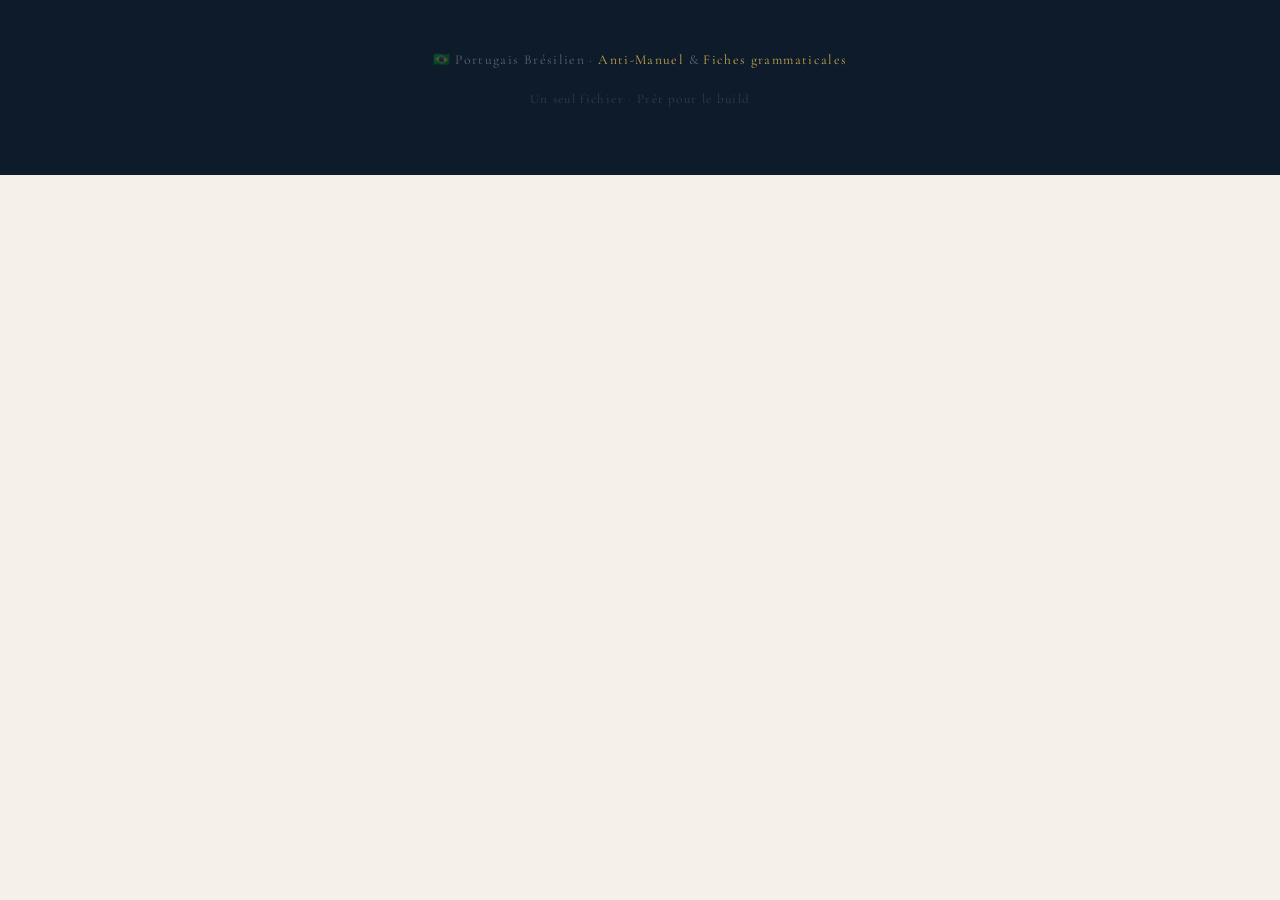
==== commit bbcdb09a: "iota 42" ====
--- a/ref-fr.html
+++ b/ref-fr.html
@@ -87,14 +87,14 @@
 /* ============================================================
    BOOK CONTAINER
    ============================================================ */
-.book{display:none;}
-.book.visible{display:block;}
+.book{display:none;}.book.visible{padding-top:var(--nav-h);}
+
 
 /* ============================================================
    SECTION NAV (shared by both books)
    ============================================================ */
 .section-nav{
-  position:sticky;top:var(--switcher-h);z-index:200;
+  position:fixed;top:0;left:0;right:0;z-index:200;
   background:var(--midnight);
   border-bottom:1px solid rgba(201,168,76,.2);
   height:var(--nav-h);display:flex;align-items:center;
@@ -223,7 +223,7 @@
    ============================================================ */
 .chapter{position:relative;}
 .ch-header{
-  position:sticky;top:calc(var(--switcher-h) + var(--nav-h));
+  position:sticky;top:var(--nav-h);
   z-index:100;height:var(--ch-h);overflow:hidden;
   display:flex;align-items:center;
   backdrop-filter:blur(4px);-webkit-backdrop-filter:blur(4px);
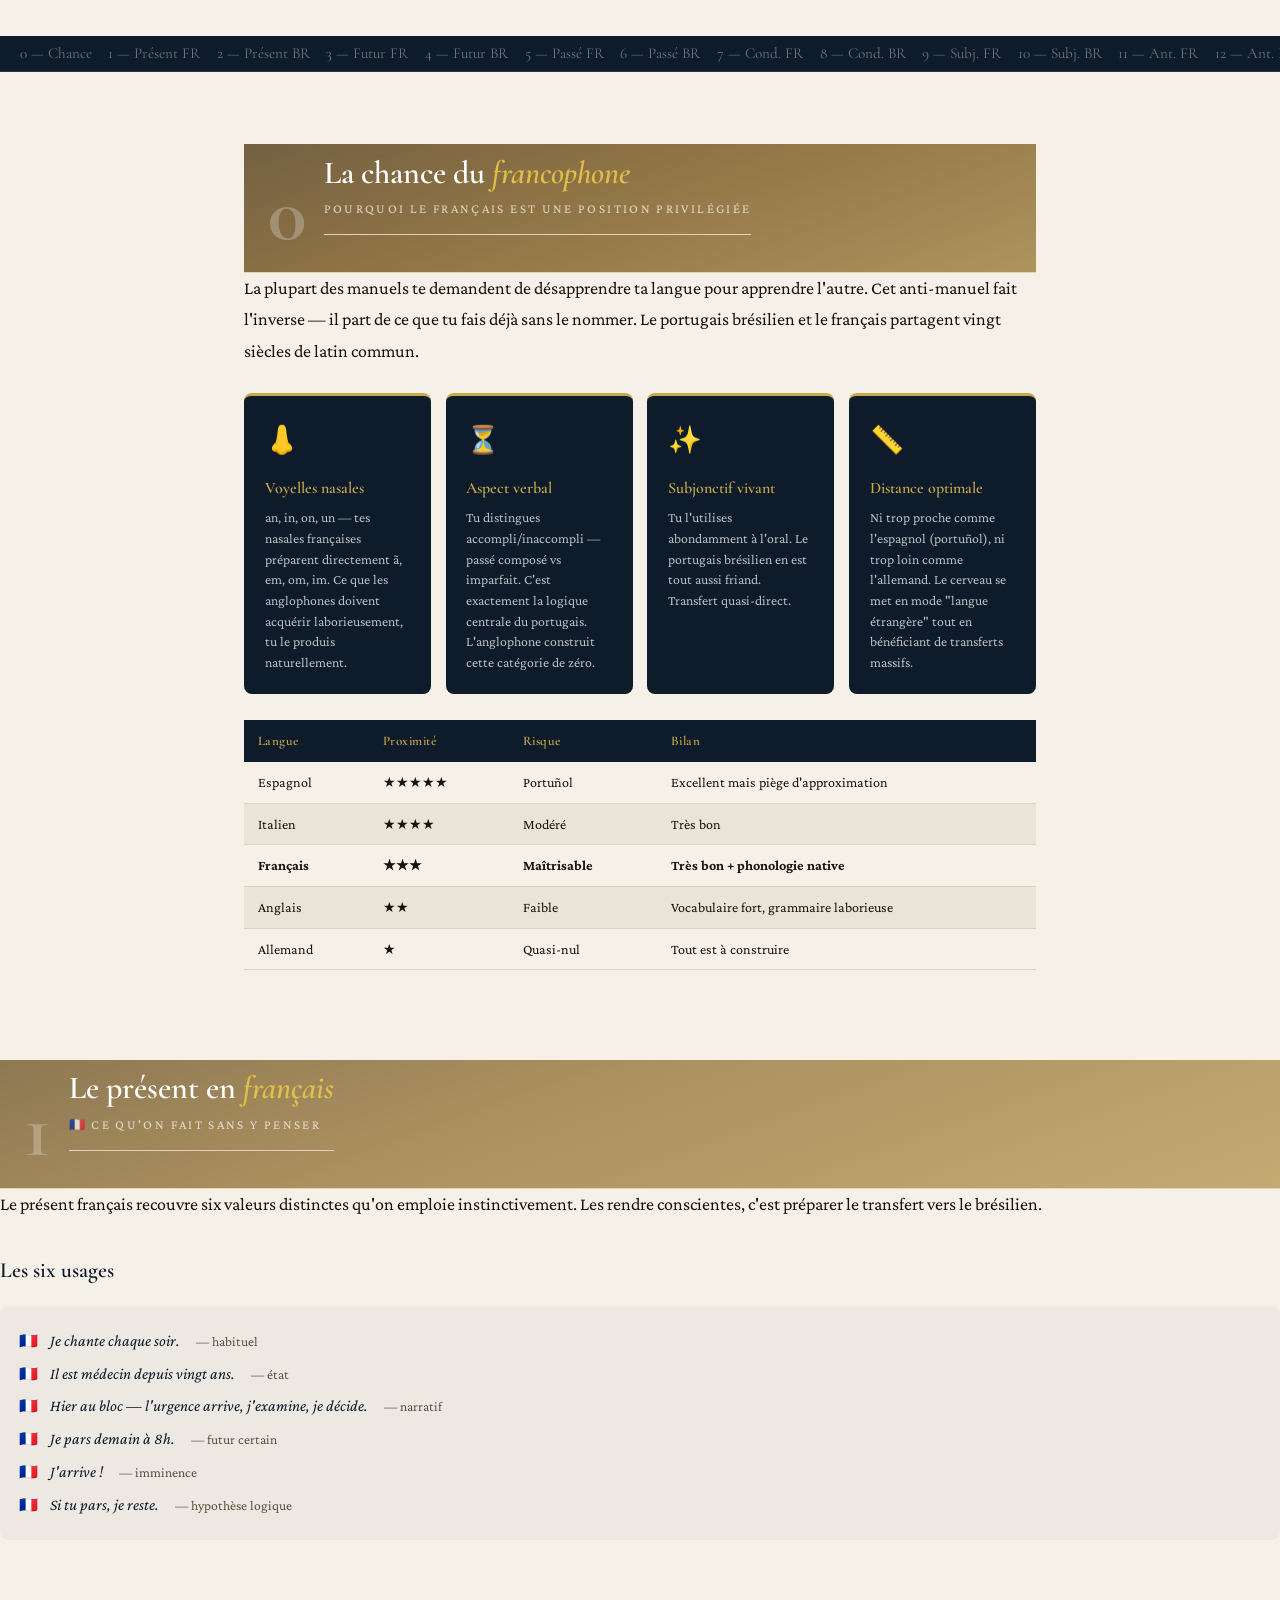
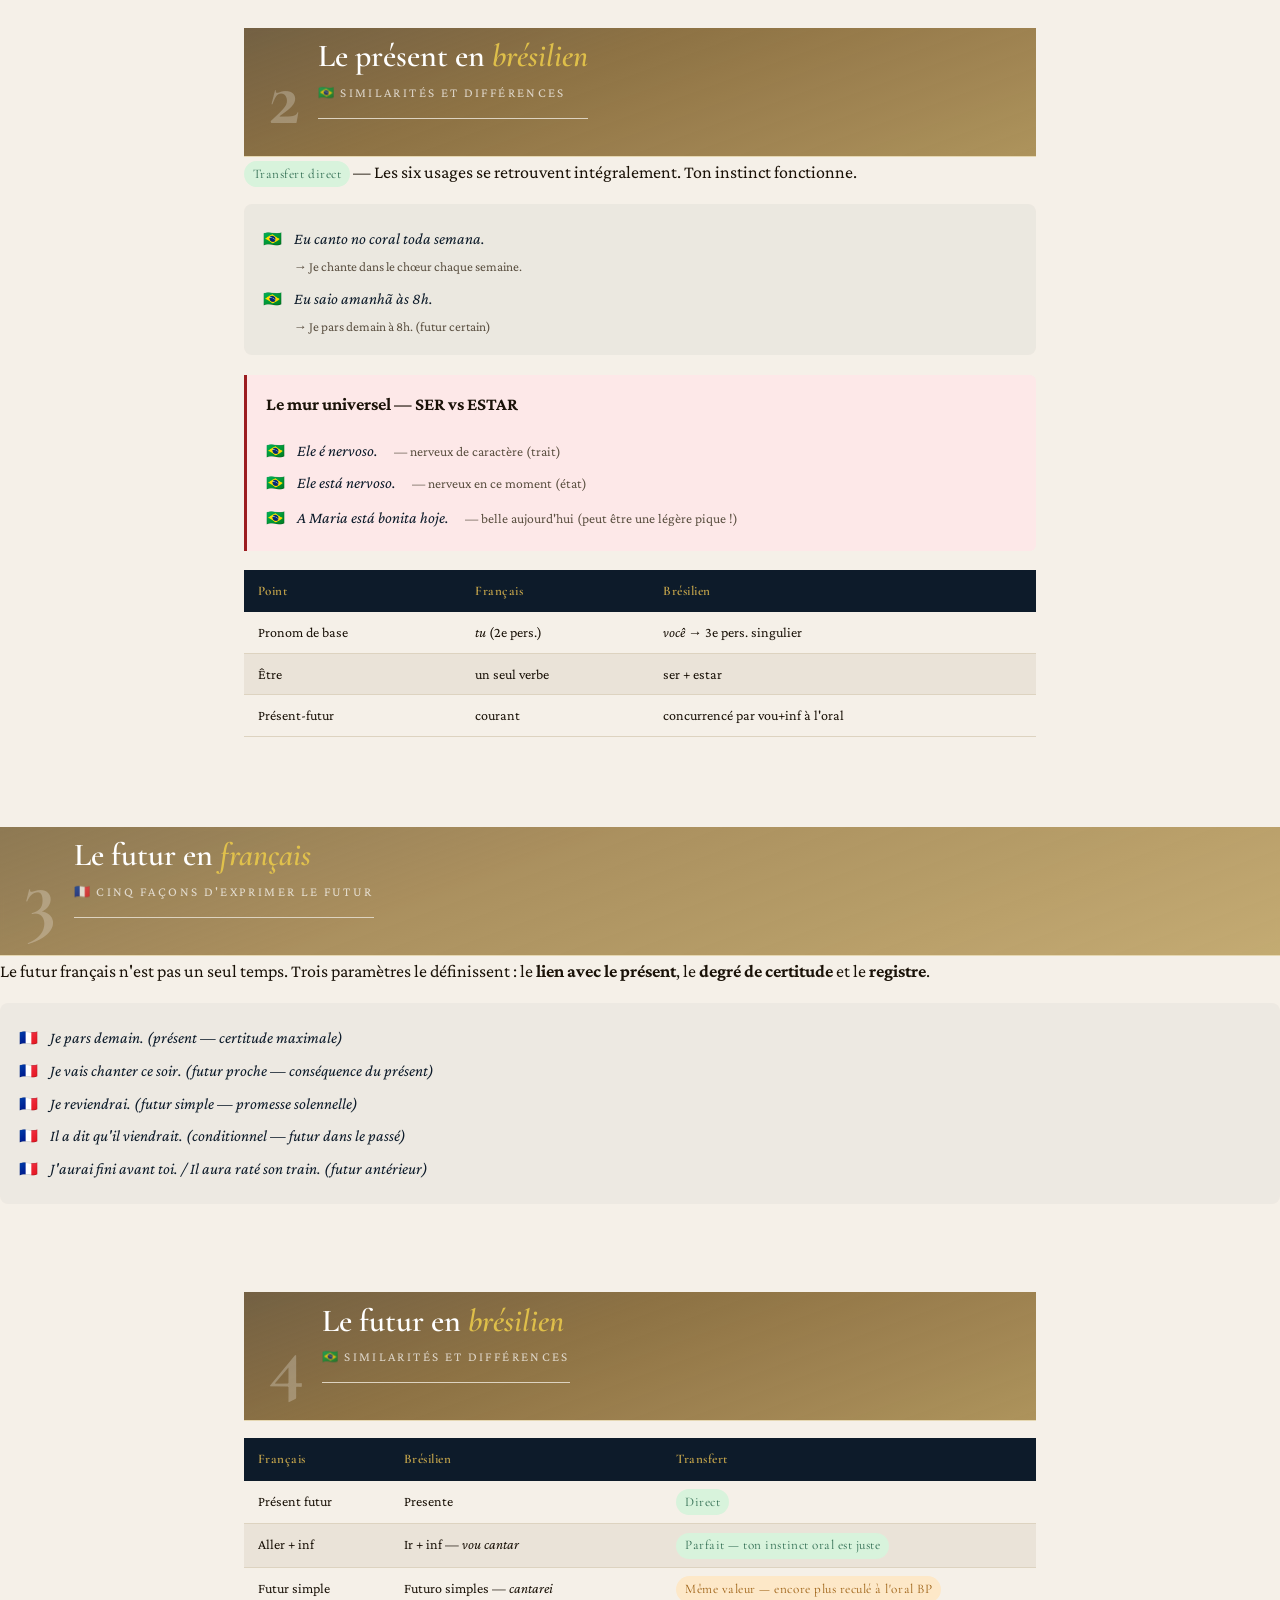
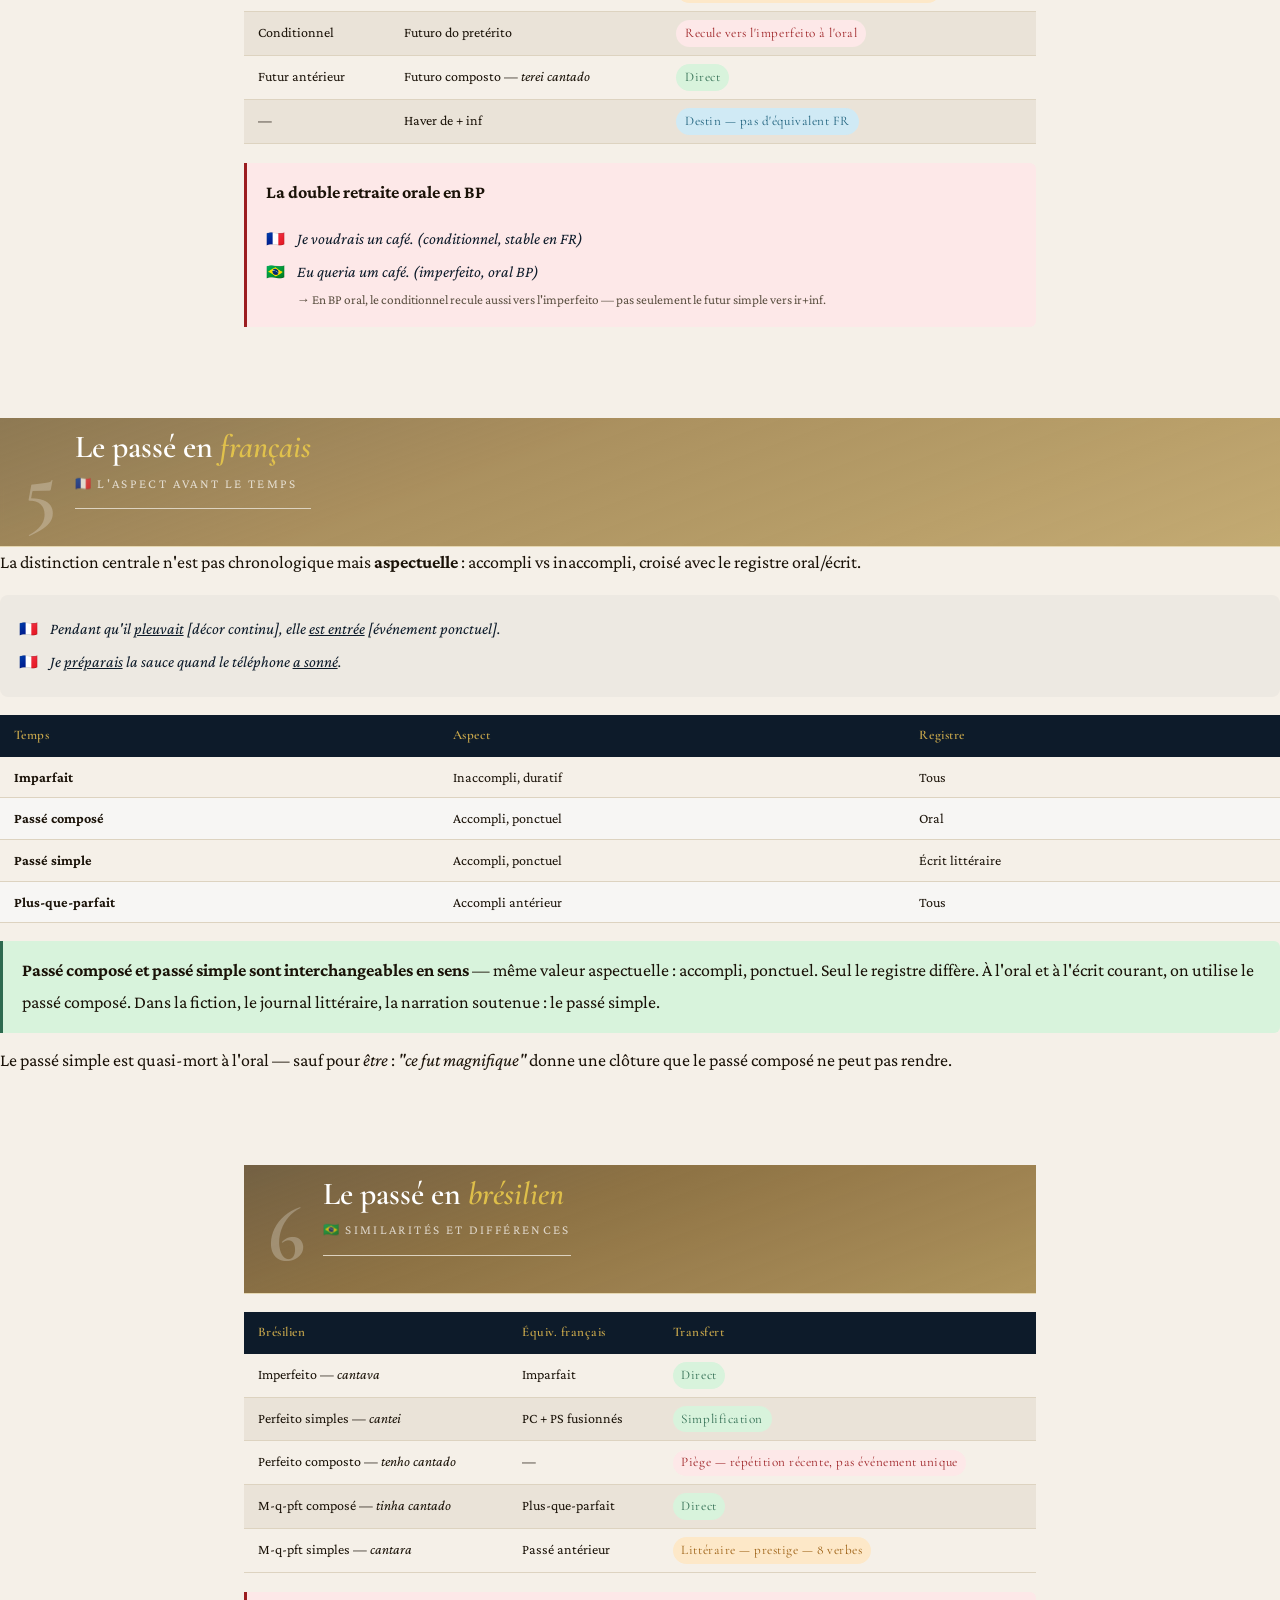
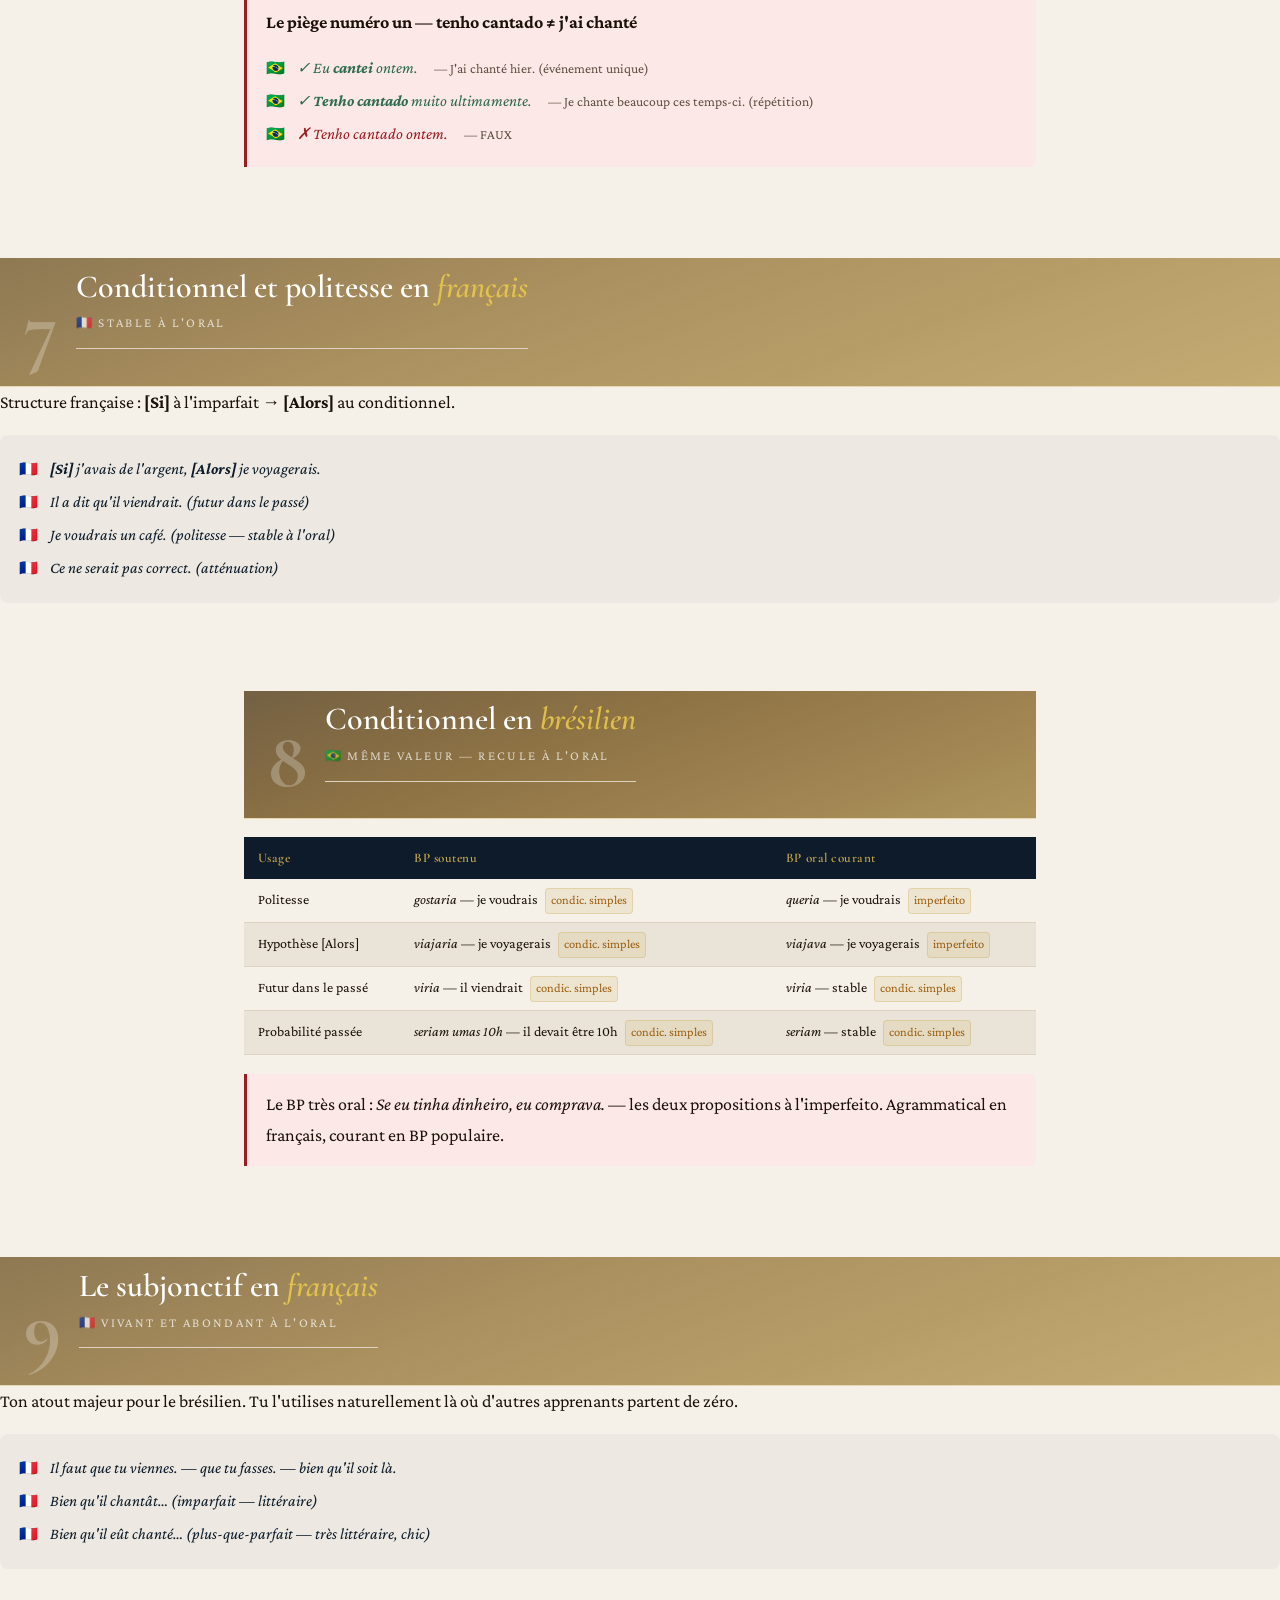
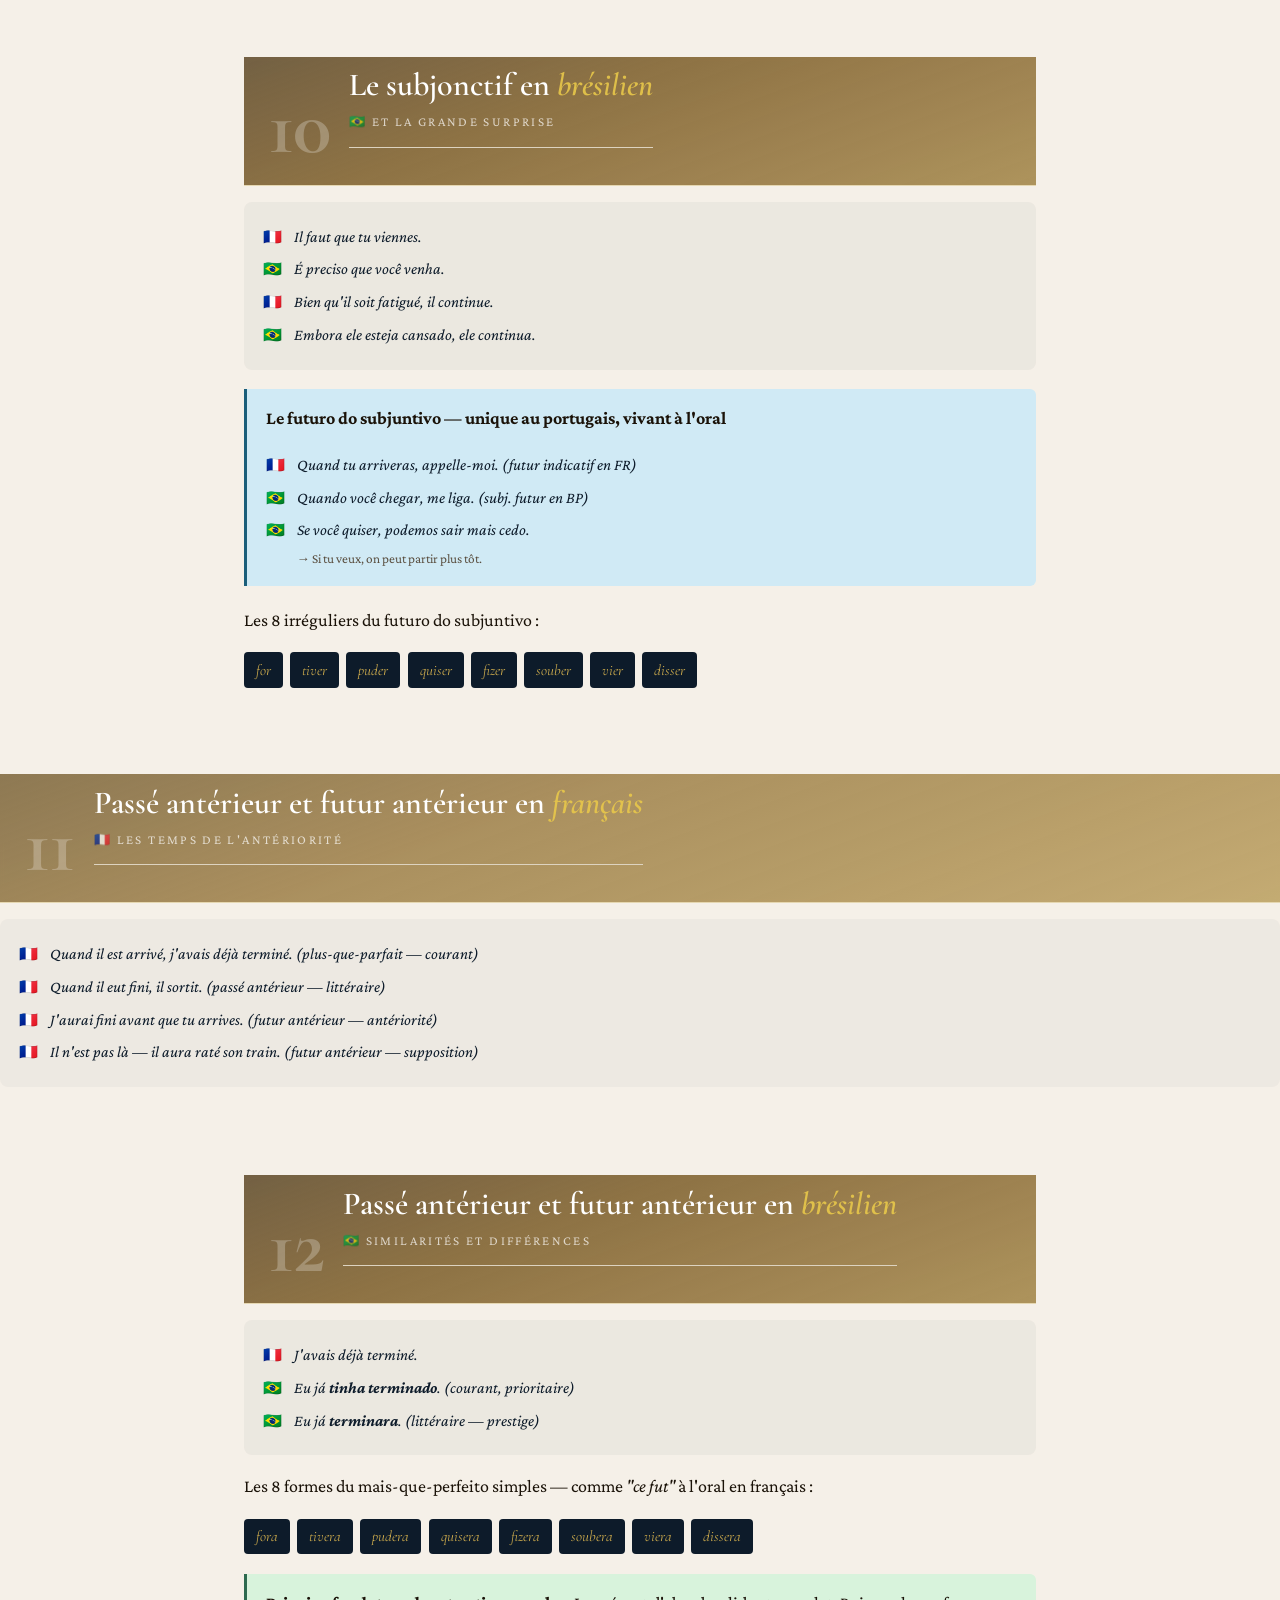
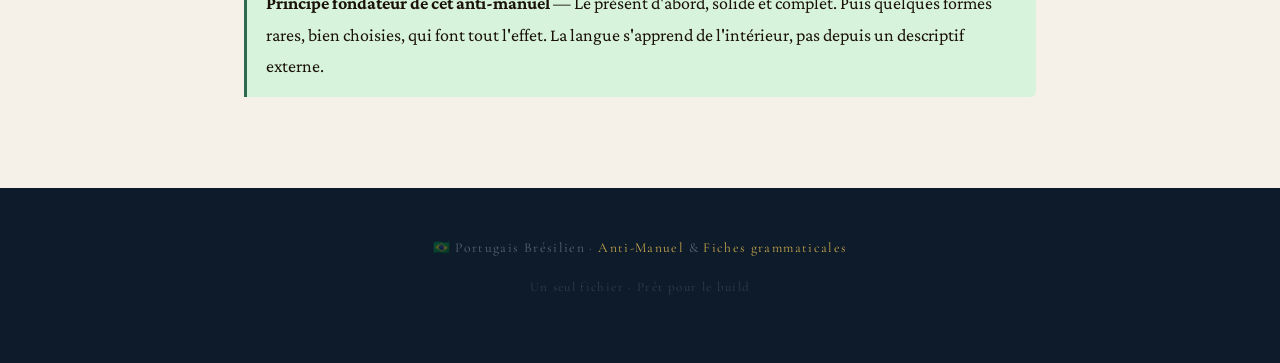
==== commit e44c8e28: "iota 43" ====
--- a/ref-fr.html
+++ b/ref-fr.html
@@ -87,14 +87,14 @@
 /* ============================================================
    BOOK CONTAINER
    ============================================================ */
-.book{display:none;}.book.visible{padding-top:var(--nav-h);}
+.book{display:none;}.book.visible{display:block;padding-top:var(--nav-h);}
 
 
 /* ============================================================
    SECTION NAV (shared by both books)
    ============================================================ */
 .section-nav{
-  position:fixed;top:0;left:0;right:0;z-index:200;
+  position:sticky;top:0;z-index:200;
   background:var(--midnight);
   border-bottom:1px solid rgba(201,168,76,.2);
   height:var(--nav-h);display:flex;align-items:center;
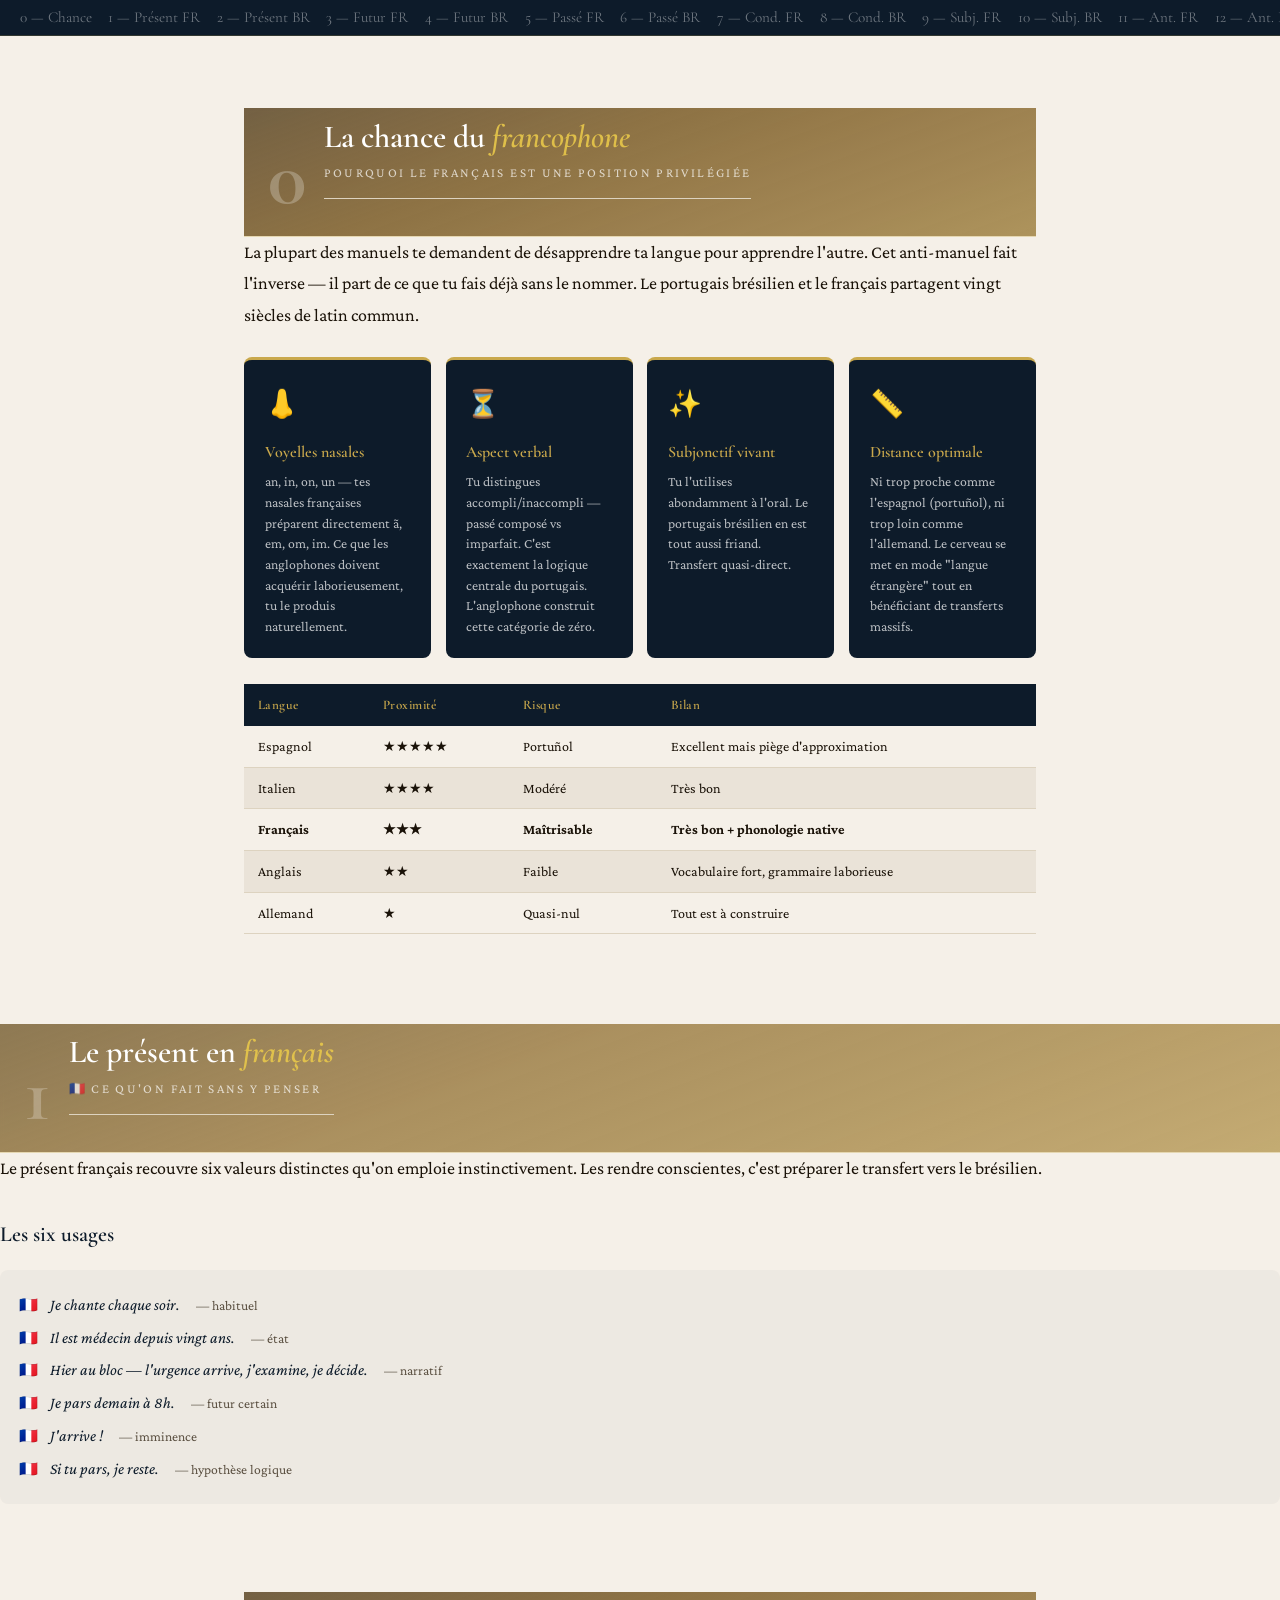
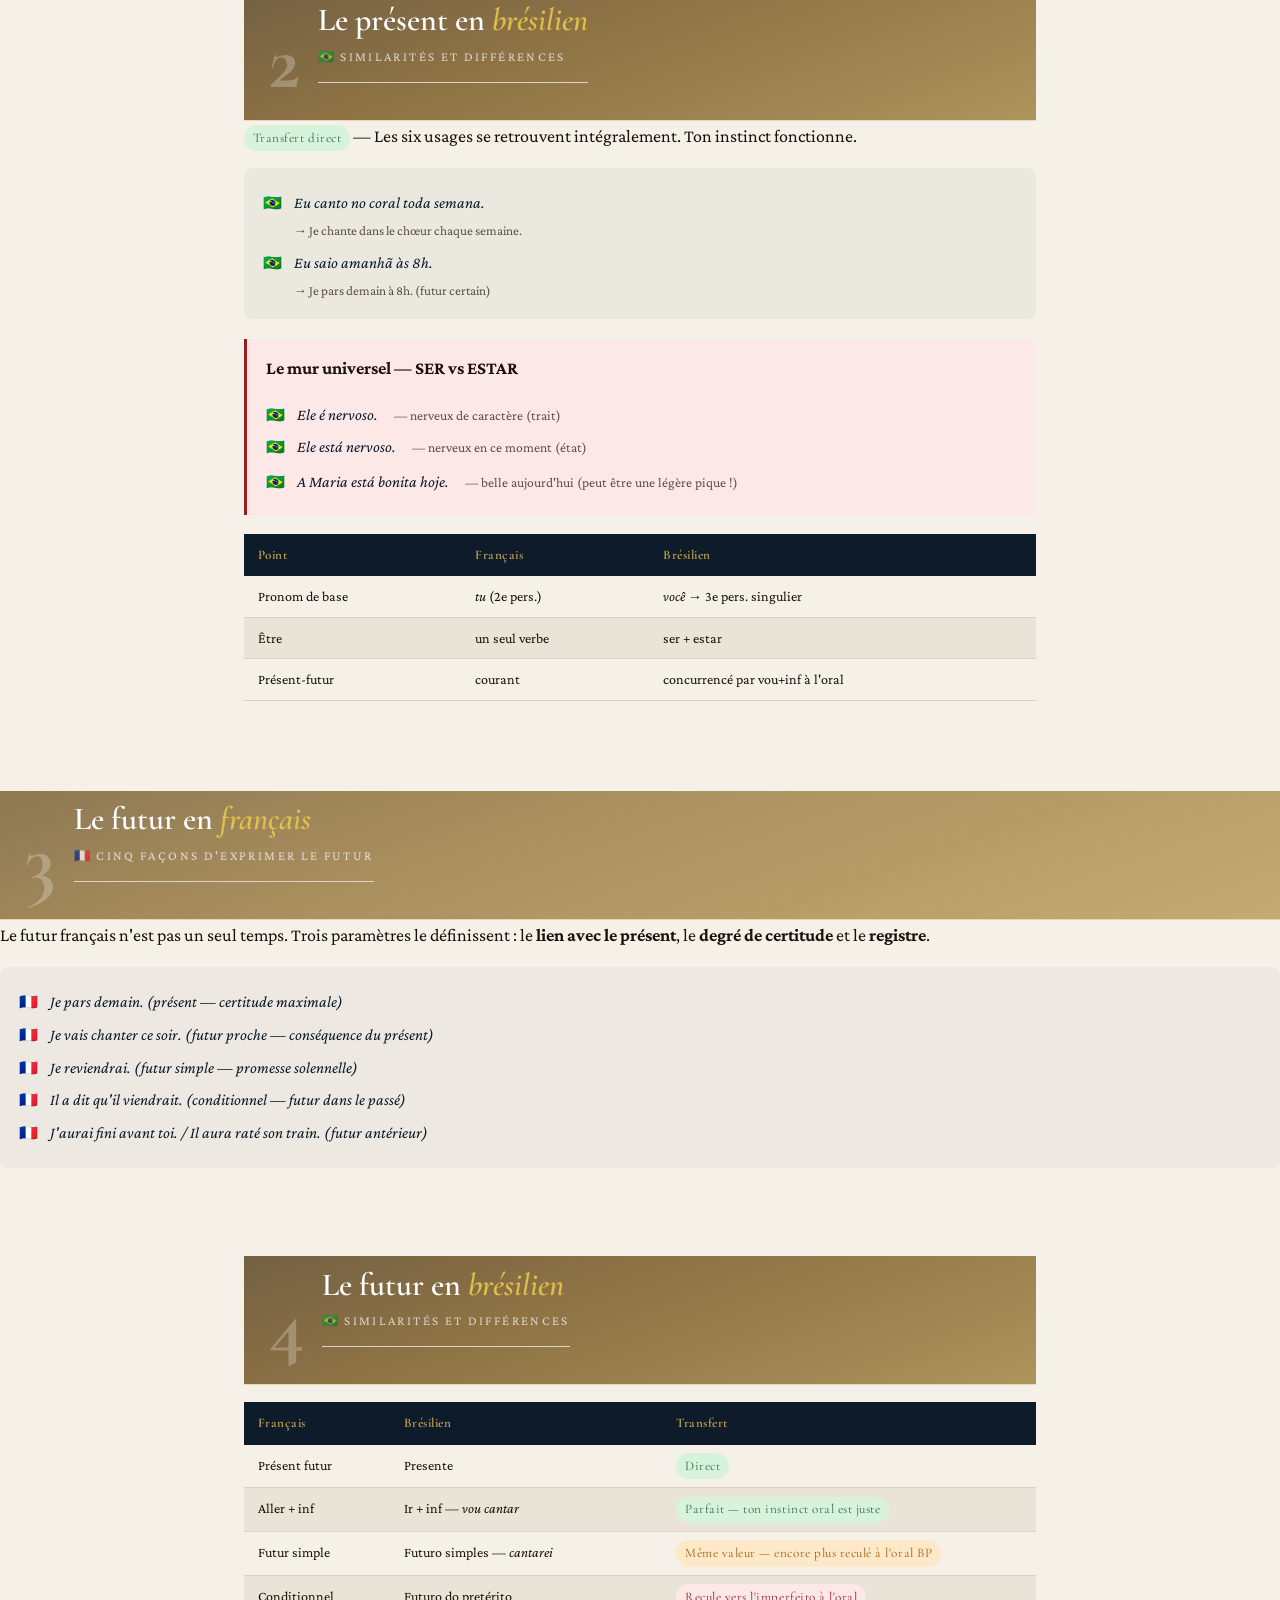
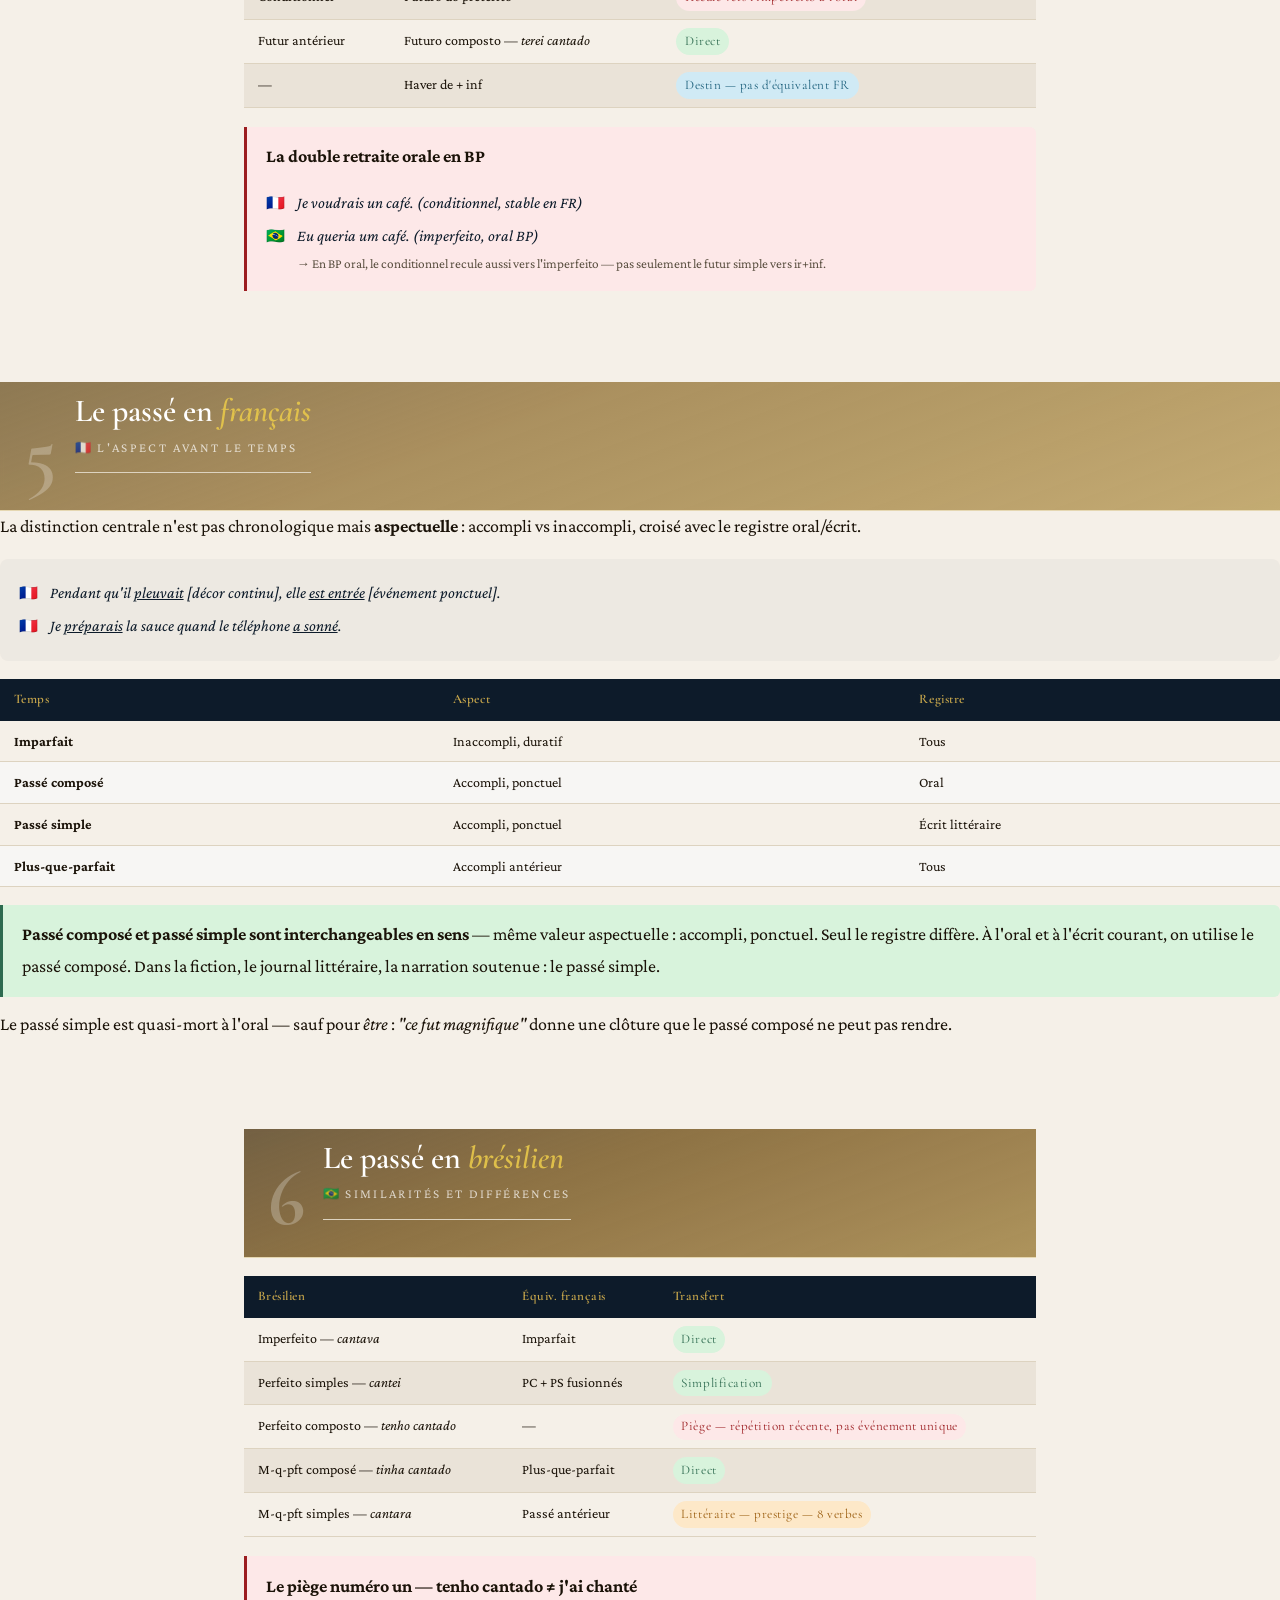
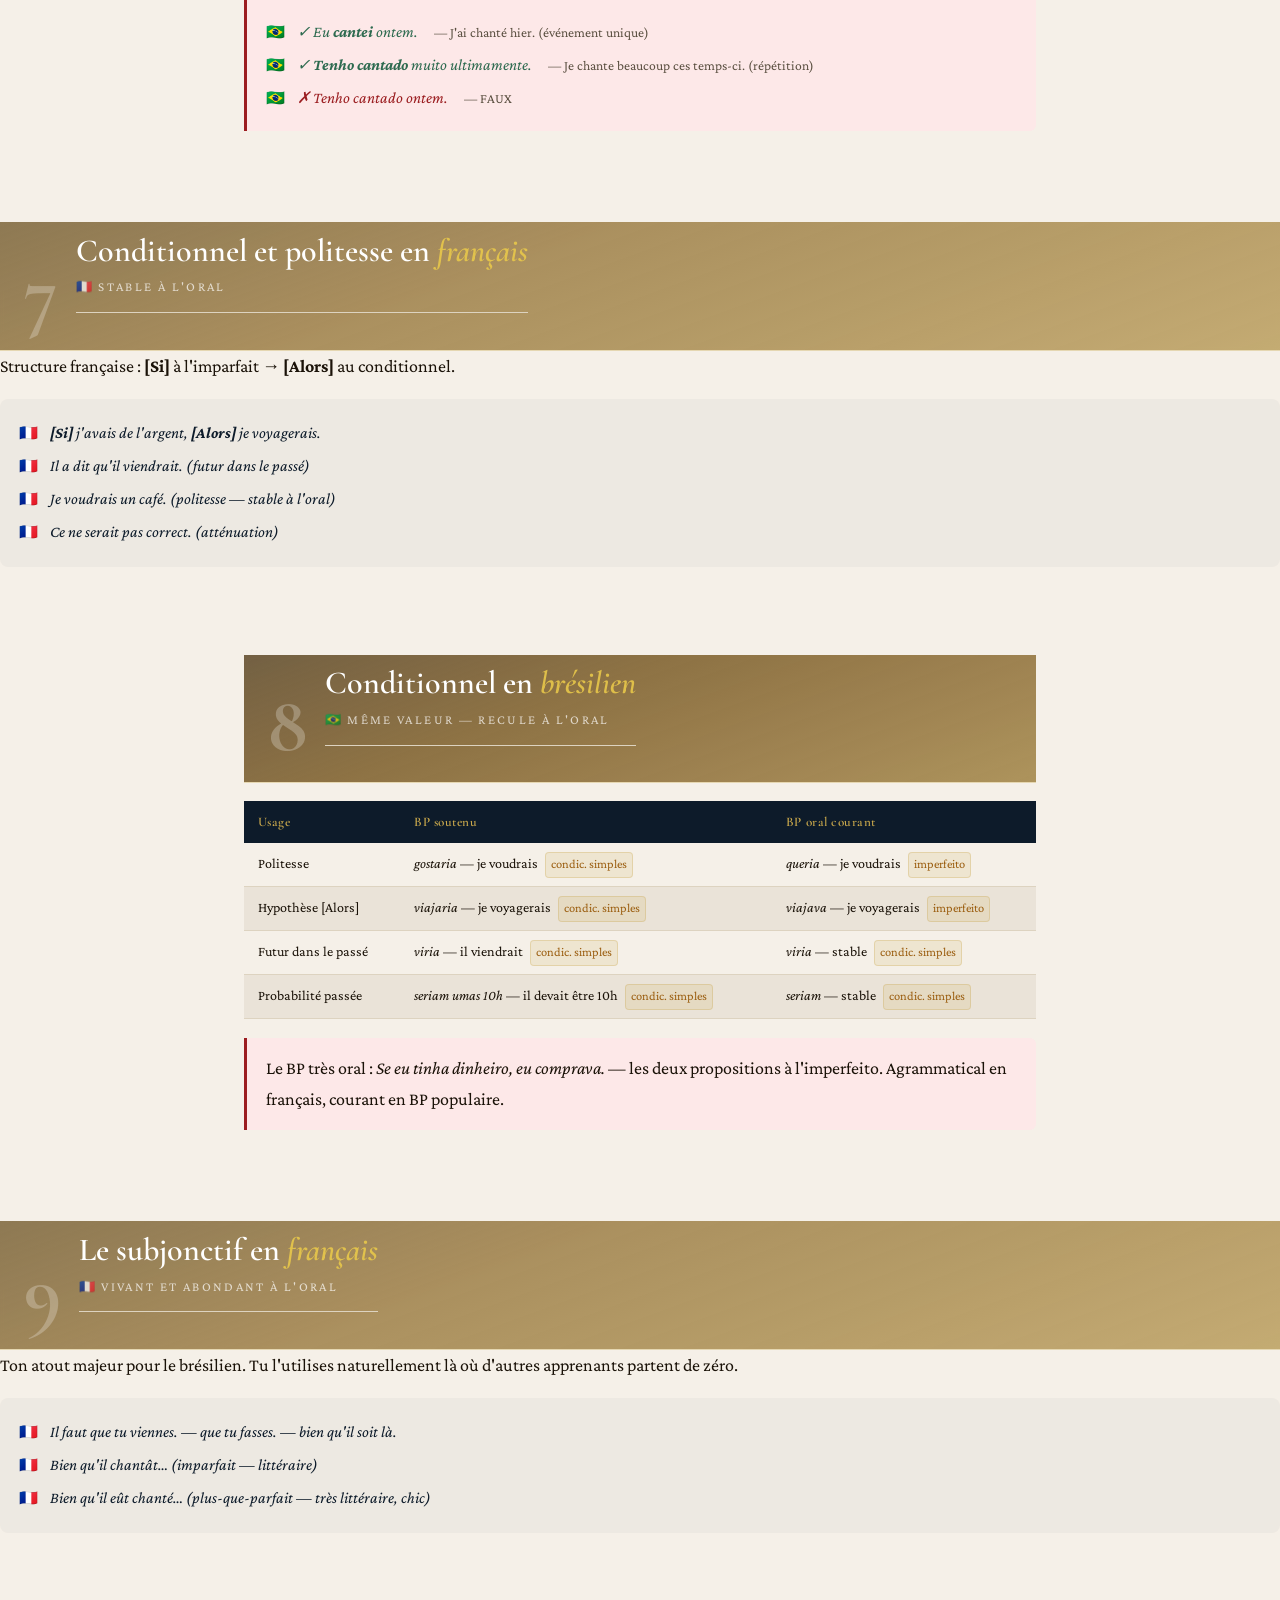
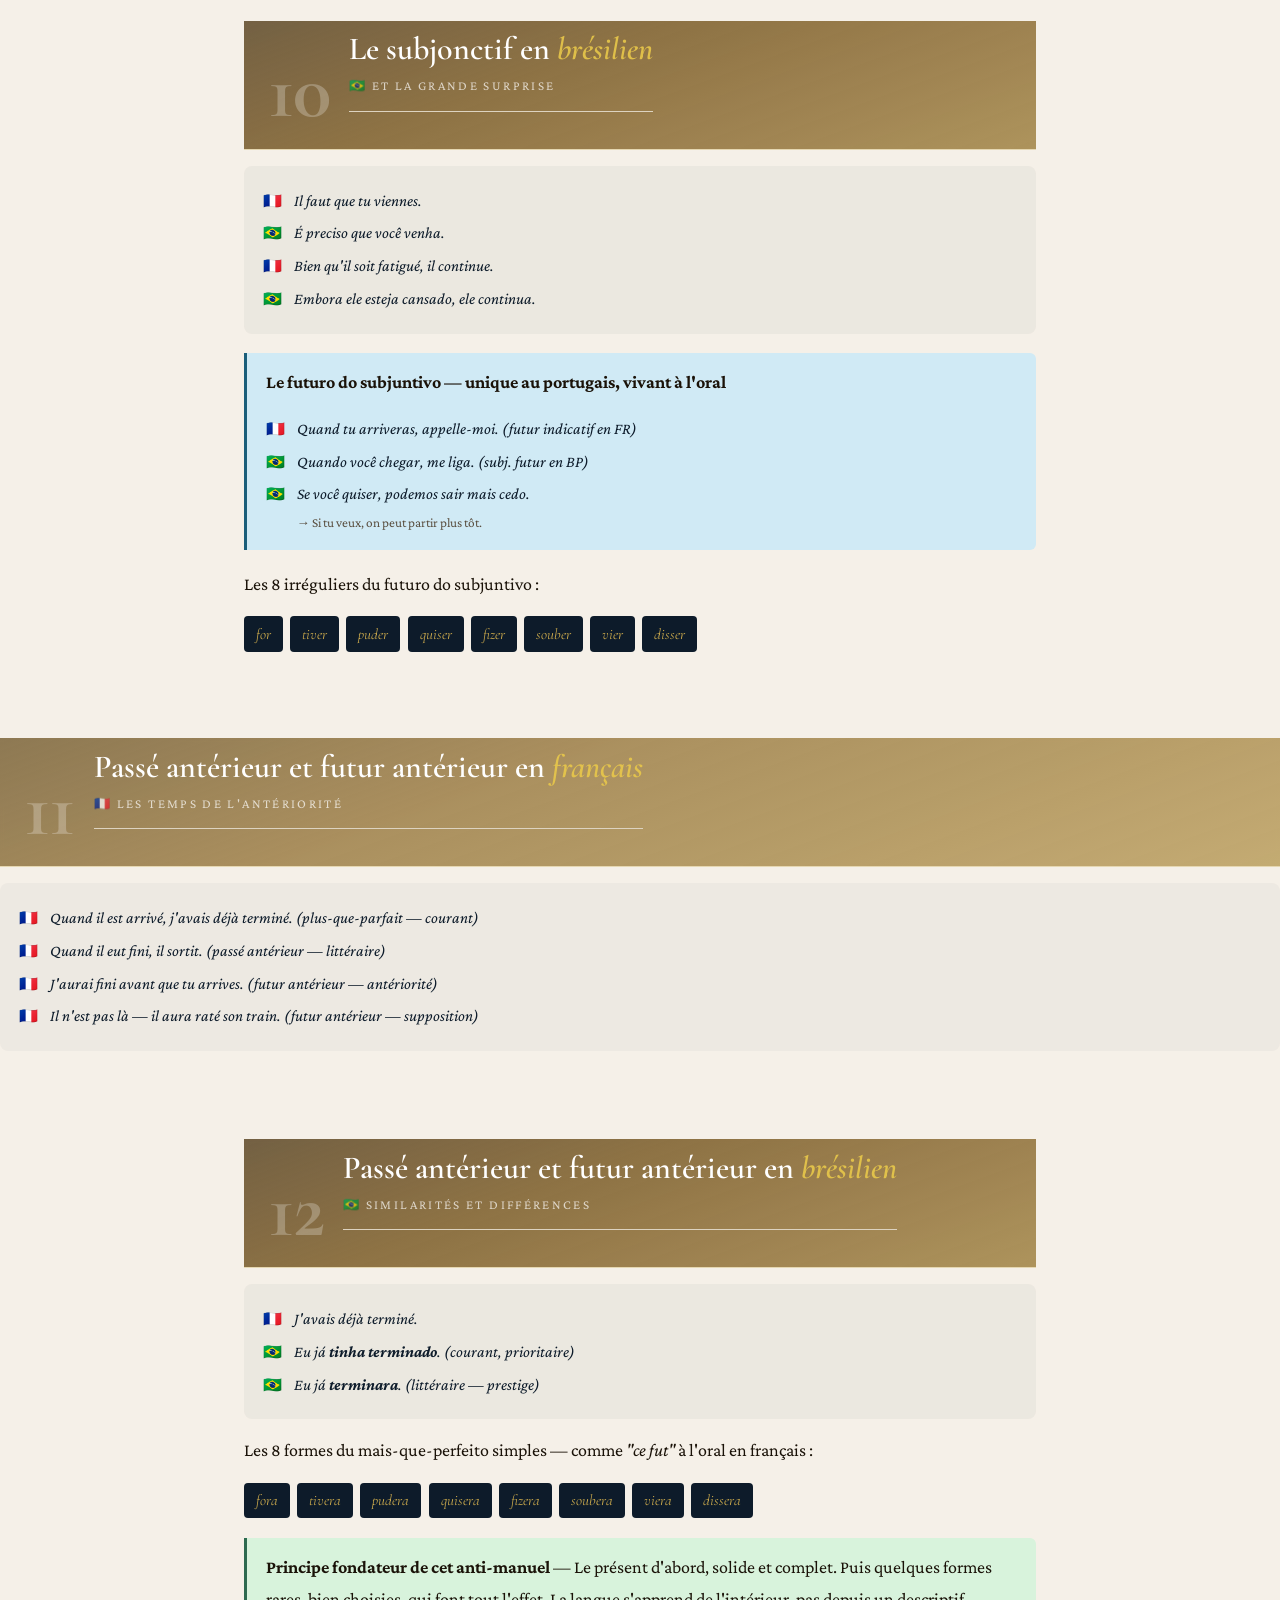
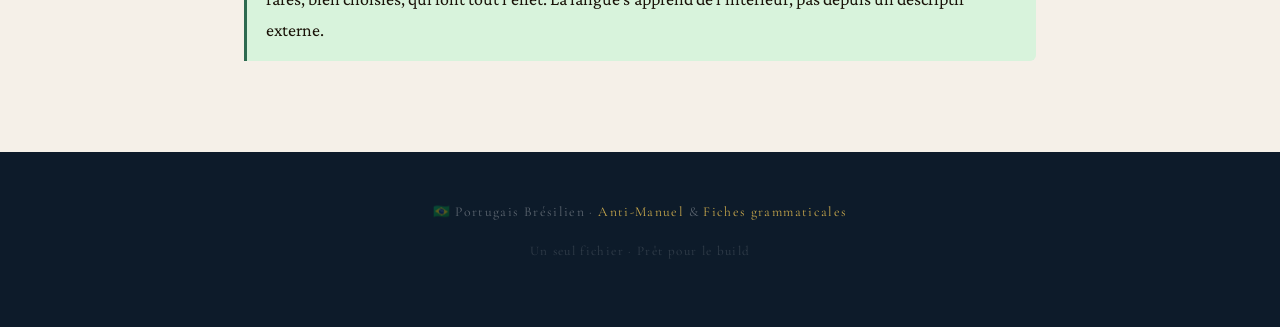
==== commit 4fd496ee: "iota 44" ====
--- a/ref-fr.html
+++ b/ref-fr.html
@@ -87,7 +87,7 @@
 /* ============================================================
    BOOK CONTAINER
    ============================================================ */
-.book{display:none;}.book.visible{display:block;padding-top:var(--nav-h);}
+.book{display:none;}.book.visible{display:block;}
 
 
 /* ============================================================
@@ -1457,61 +1457,51 @@
     bg.style.transform = 'translate3d(0,' + (progress * speed) + 'px,0)';
   });
 
-  /* Nav updates gérées par IntersectionObserver — voir initNavObservers() */
-}
-
-function setNavActive(navSel, anchorId) {
-  var nav = document.querySelector(navSel);
-  if (!nav) return;
-  nav.querySelectorAll('a').forEach(function(a) {
-    var active = a.getAttribute('href') === '#' + anchorId;
-    a.classList.toggle('active', active);
-    if (active) {
-      /* Centrer l'item dans la barre — calcul getBoundingClientRect fiable iOS */
-      var aRect   = a.getBoundingClientRect();
-      var navRect = nav.getBoundingClientRect();
-      var relLeft = aRect.left - navRect.left;
-      var target  = nav.scrollLeft + relLeft - nav.offsetWidth / 2 + aRect.width / 2;
-      nav.scrollLeft = Math.max(0, Math.round(target));
-    }
-  });
-}
-
-function initNavObservers() {
-  var navH = parseInt(getComputedStyle(document.documentElement).getPropertyValue('--nav-h')) || 36;
-  var opts = {
-    rootMargin: '-' + navH + 'px 0px -60% 0px',
-    threshold: 0
-  };
-
-  /* AM nav */
-  var amObs = new IntersectionObserver(function(entries) {
-    entries.forEach(function(e) {
-      if (e.isIntersecting) setNavActive('#am-nav', e.target.id);
+  /* Nav mise à jour dans updateAll() via scroll direct */
+}
+
+function updateNavs() {
+  var navH = parseInt(getComputedStyle(document.documentElement)
+              .getPropertyValue('--nav-h')) || 36;
+  var threshold = navH + 8;
+
+  function activate(navSel, anchorSel) {
+    var nav = document.querySelector(navSel);
+    if (!nav) return;
+    var current = '';
+    document.querySelectorAll(anchorSel).forEach(function(el) {
+      if (el.getBoundingClientRect().top <= threshold) current = el.id;
     });
-  }, opts);
-  document.querySelectorAll('[id^="s"]').forEach(function(el) { amObs.observe(el); });
-
-  /* Fiches nav */
-  var fObs = new IntersectionObserver(function(entries) {
-    entries.forEach(function(e) {
-      if (e.isIntersecting) setNavActive('#fiches-nav', e.target.id);
+    if (!current) return;
+    nav.querySelectorAll('a').forEach(function(a) {
+      var active = a.getAttribute('href') === '#' + current;
+      a.classList.toggle('active', active);
+      if (active) {
+        var aRect = a.getBoundingClientRect();
+        var nRect = nav.getBoundingClientRect();
+        var target = nav.scrollLeft + (aRect.left - nRect.left)
+                     - nav.offsetWidth / 2 + aRect.width / 2;
+        nav.scrollLeft = Math.max(0, Math.round(target));
+      }
     });
-  }, opts);
-  document.querySelectorAll('[id$="-a"]').forEach(function(el) { fObs.observe(el); });
-}
-
-
-
-let _rafPending = false;
-function _onScroll() {
-  if (!_rafPending) {
-    _rafPending = true;
-    requestAnimationFrame(function() { updateAll(); _rafPending = false; });
   }
-}
-window.addEventListener('scroll', _onScroll, {passive: true});
-window.addEventListener('resize', _onScroll, {passive: true});
+
+  activate('#am-nav',     '[id^="s"]');
+  activate('#fiches-nav', '[id$="-a"]');
+}
+
+function initNavObservers() { /* remplacé par scroll direct */ }
+
+
+
+window.addEventListener('scroll', function() {
+  updateAll();
+  updateNavs();
+}, {passive: true});
+window.addEventListener('resize', function() {
+  updateAll();
+  updateNavs();
+}, {passive: true});
 
 /* Construire les .am-header (numéro + titre + fond) */
 document.querySelectorAll('#book-am .am-sn').forEach(function(sn) {
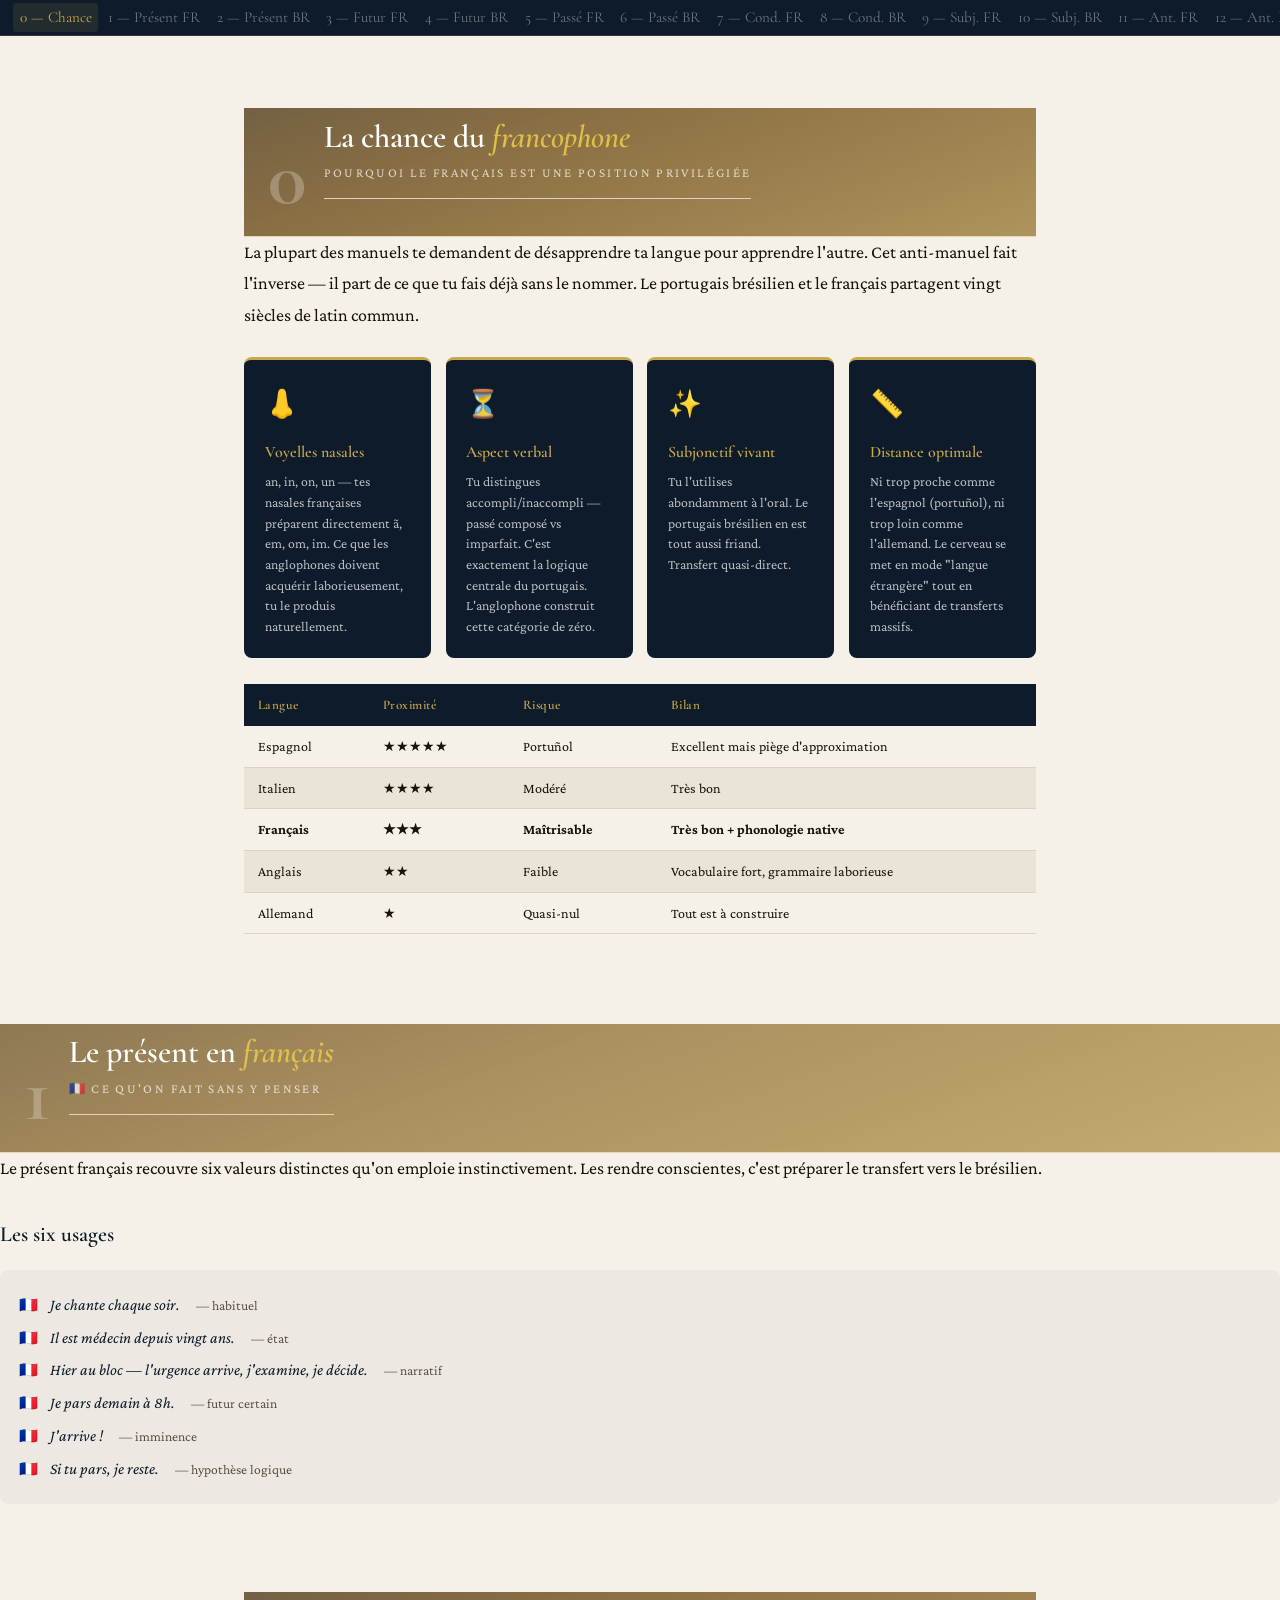
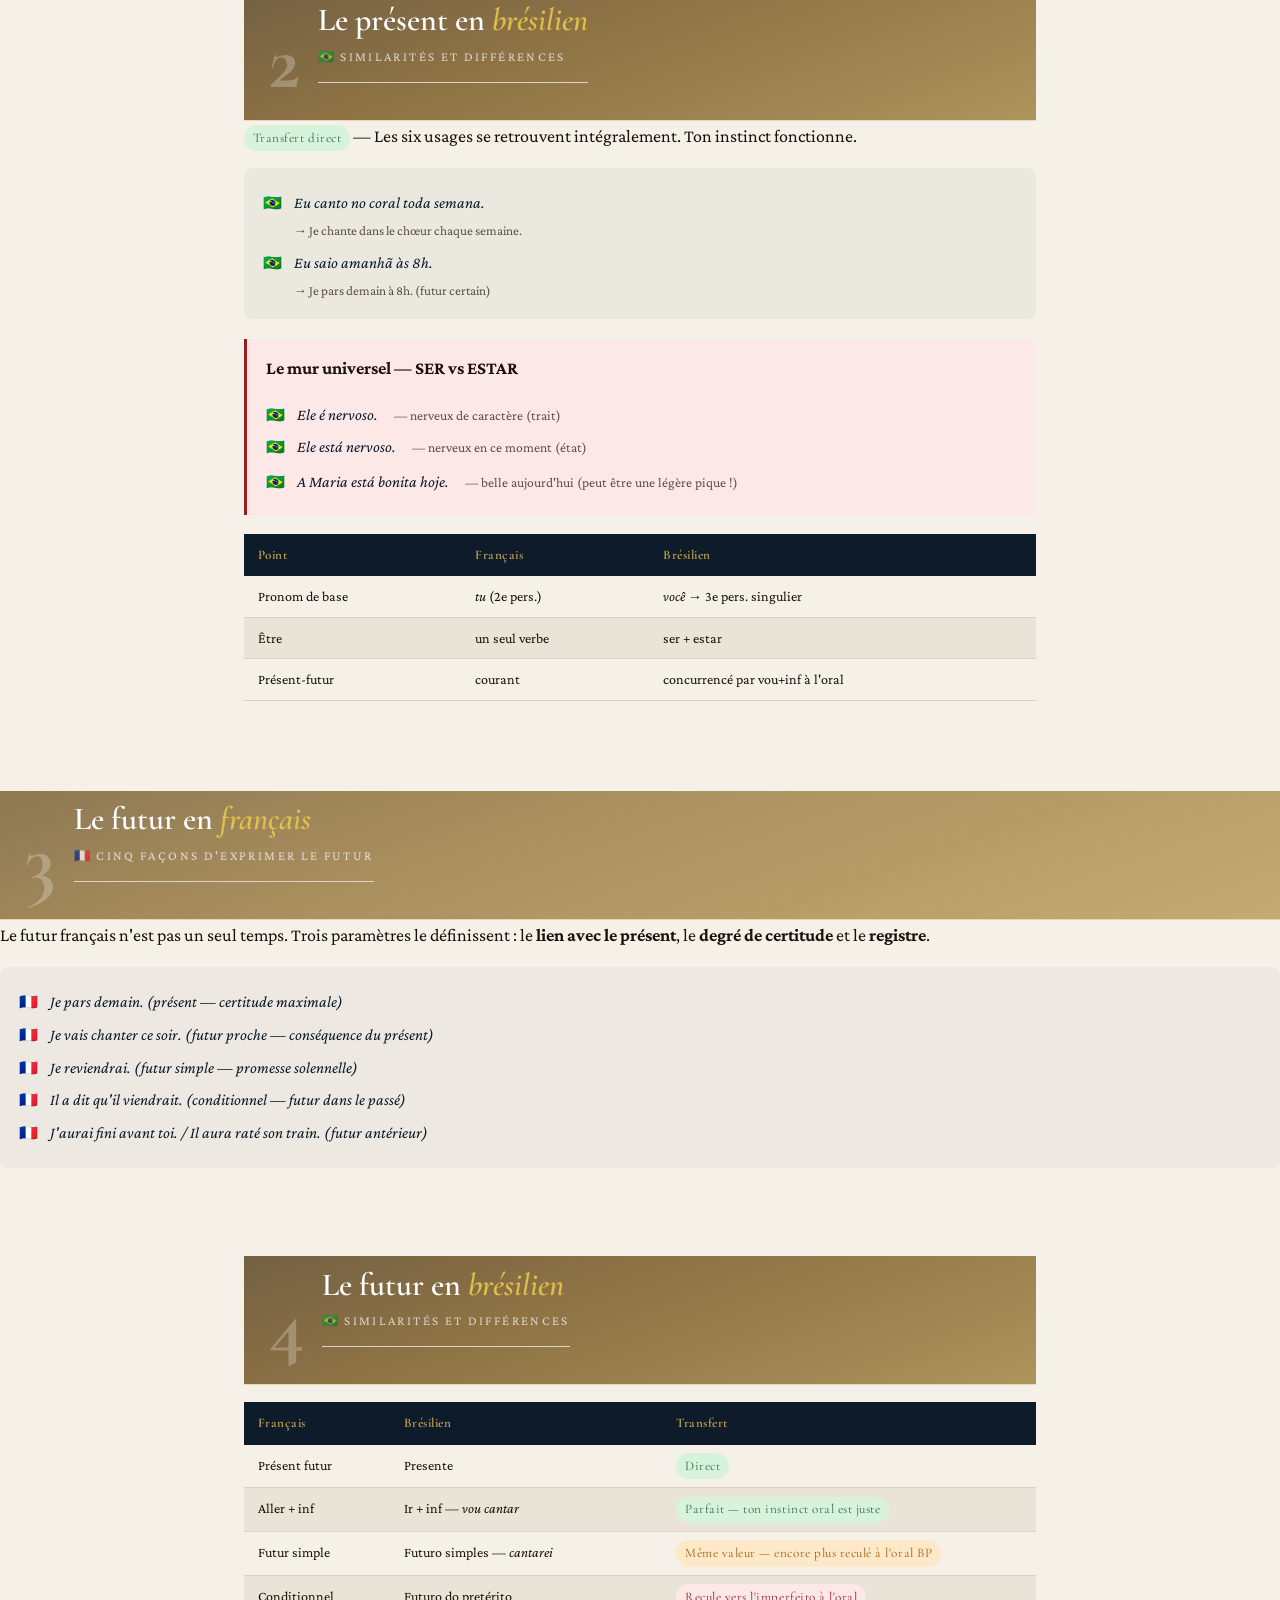
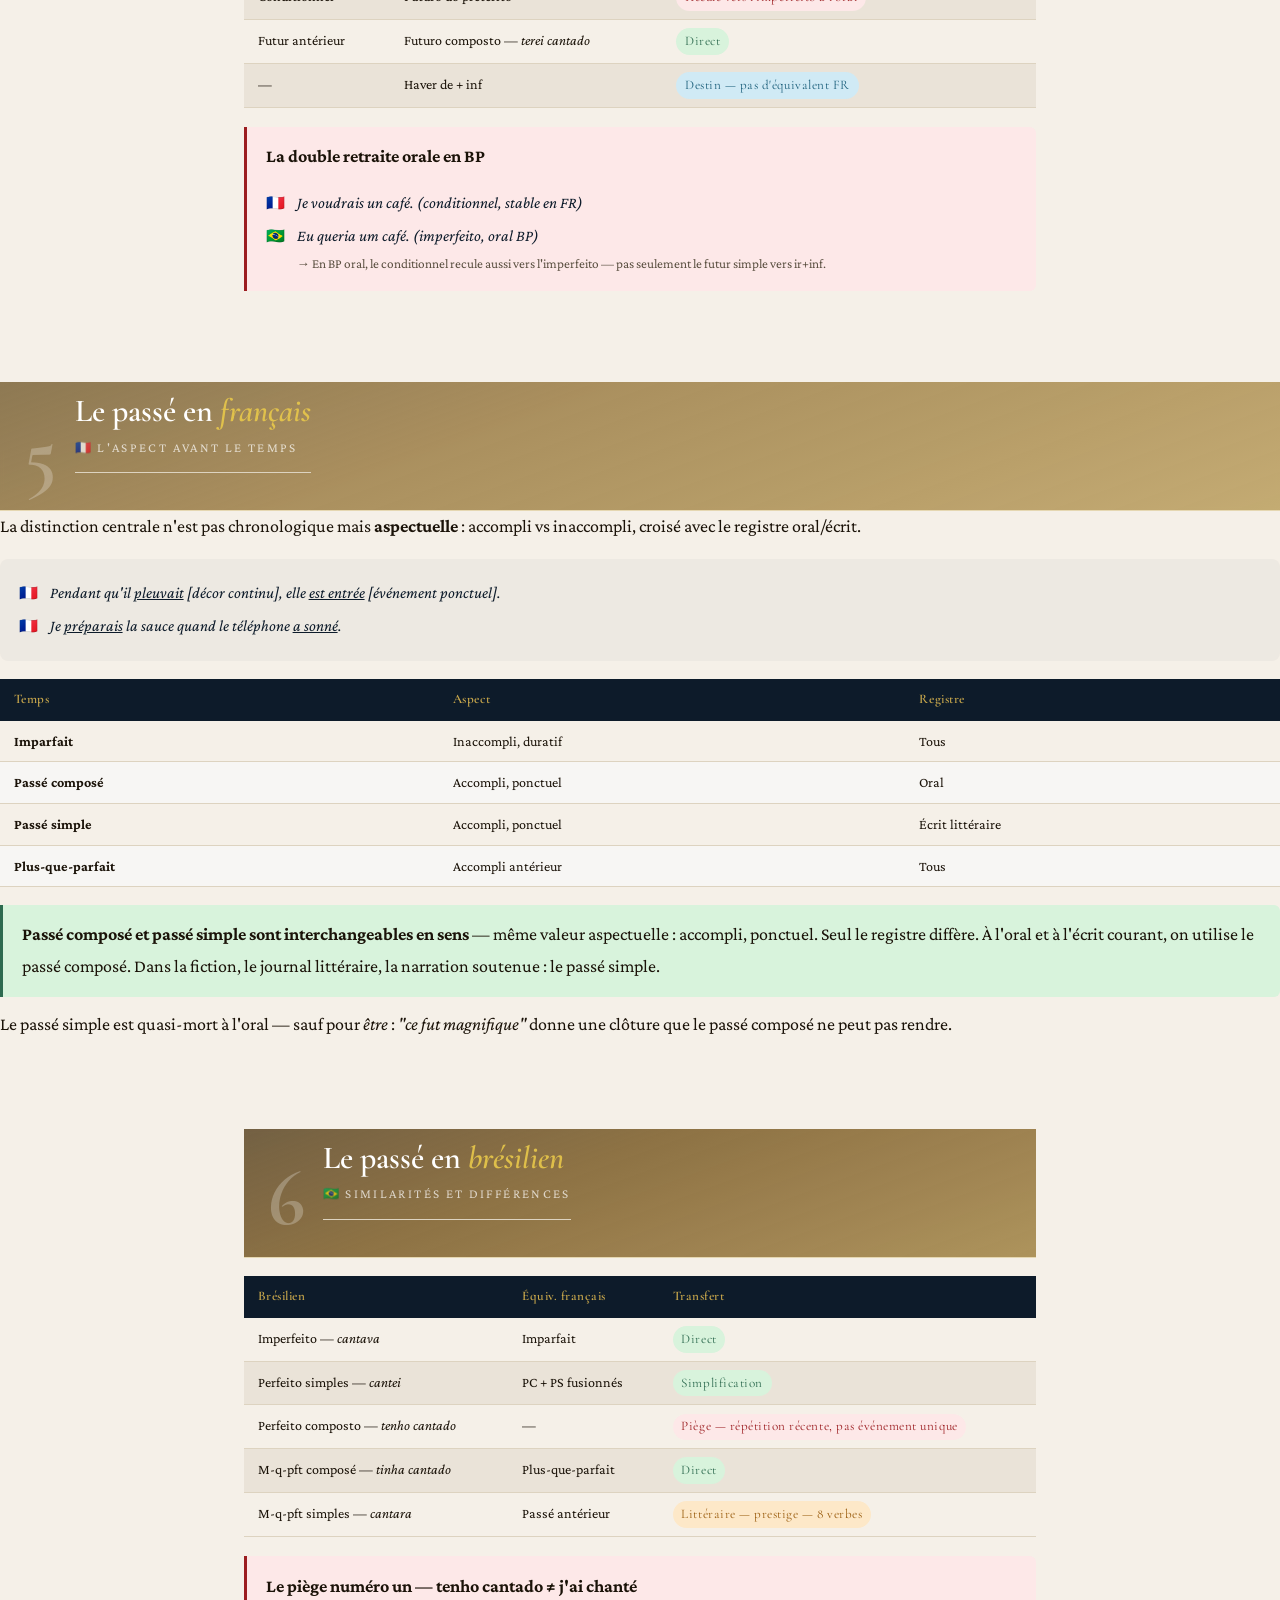
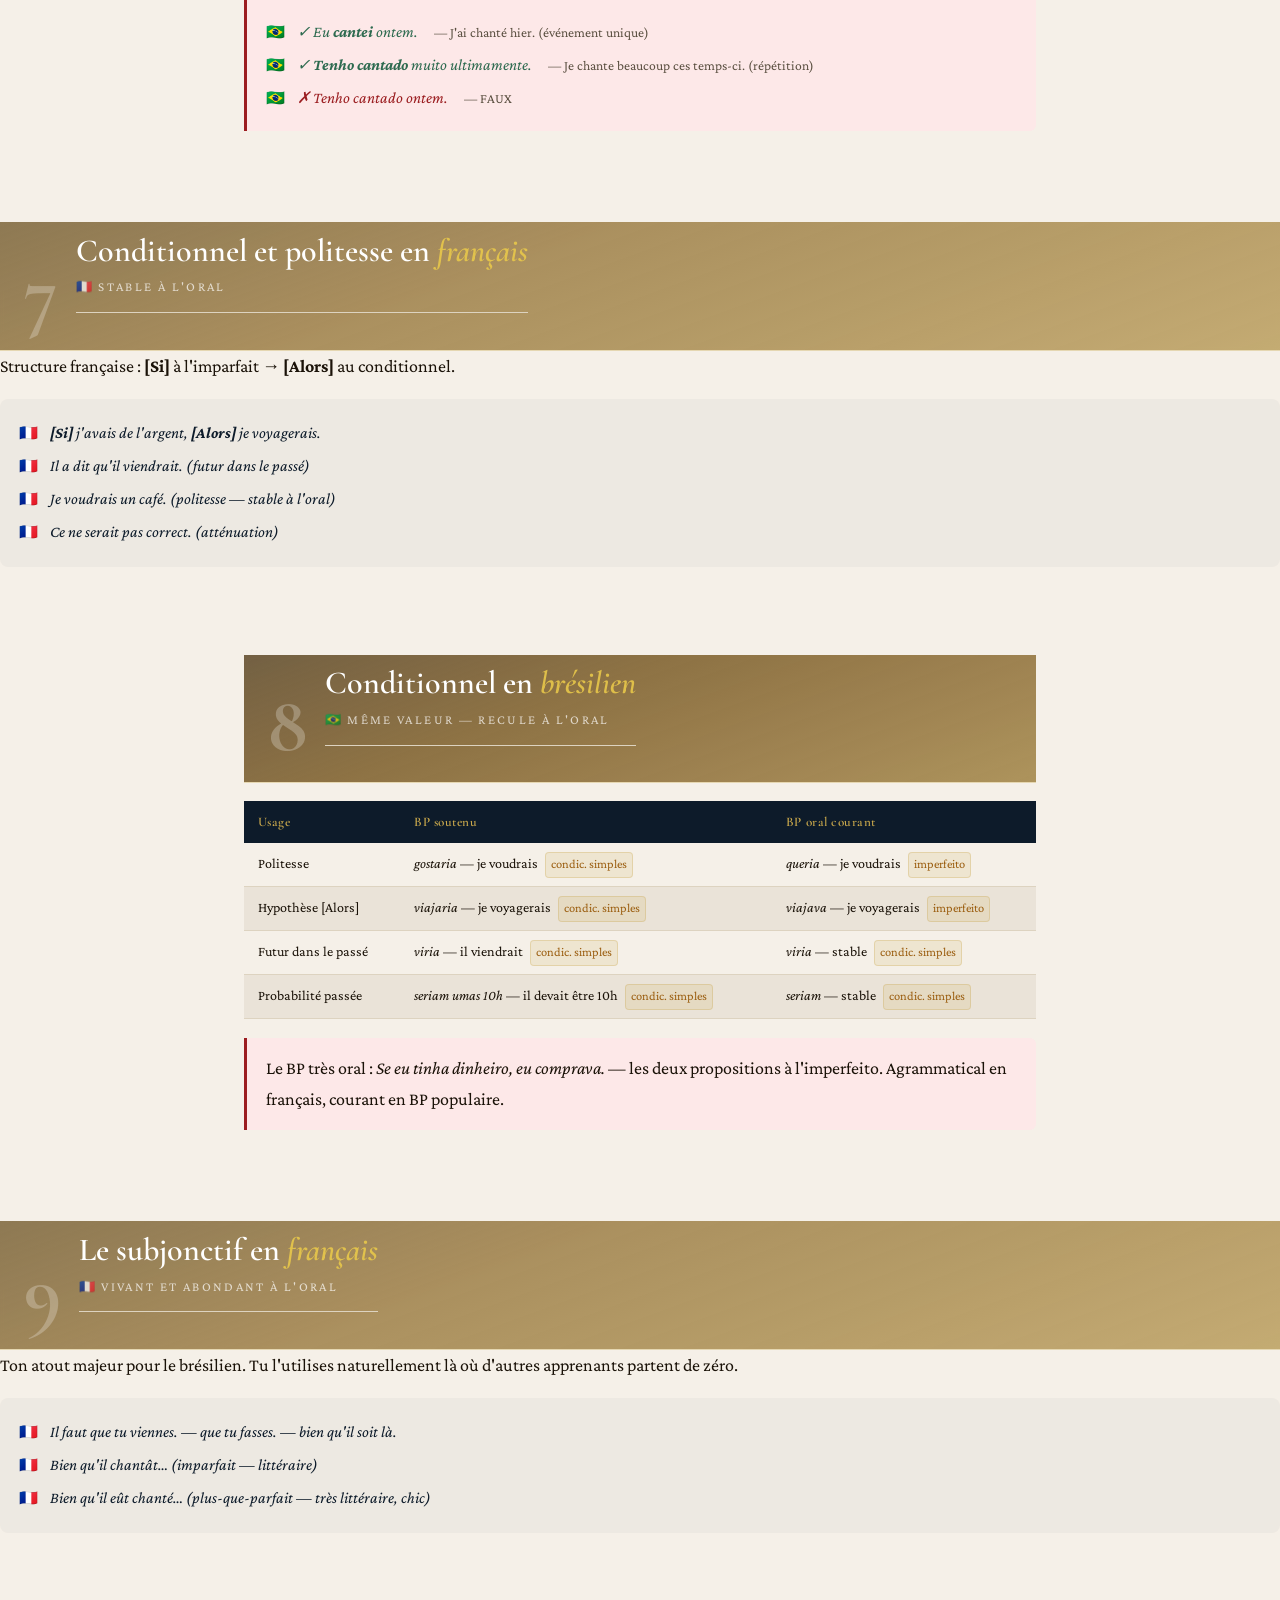
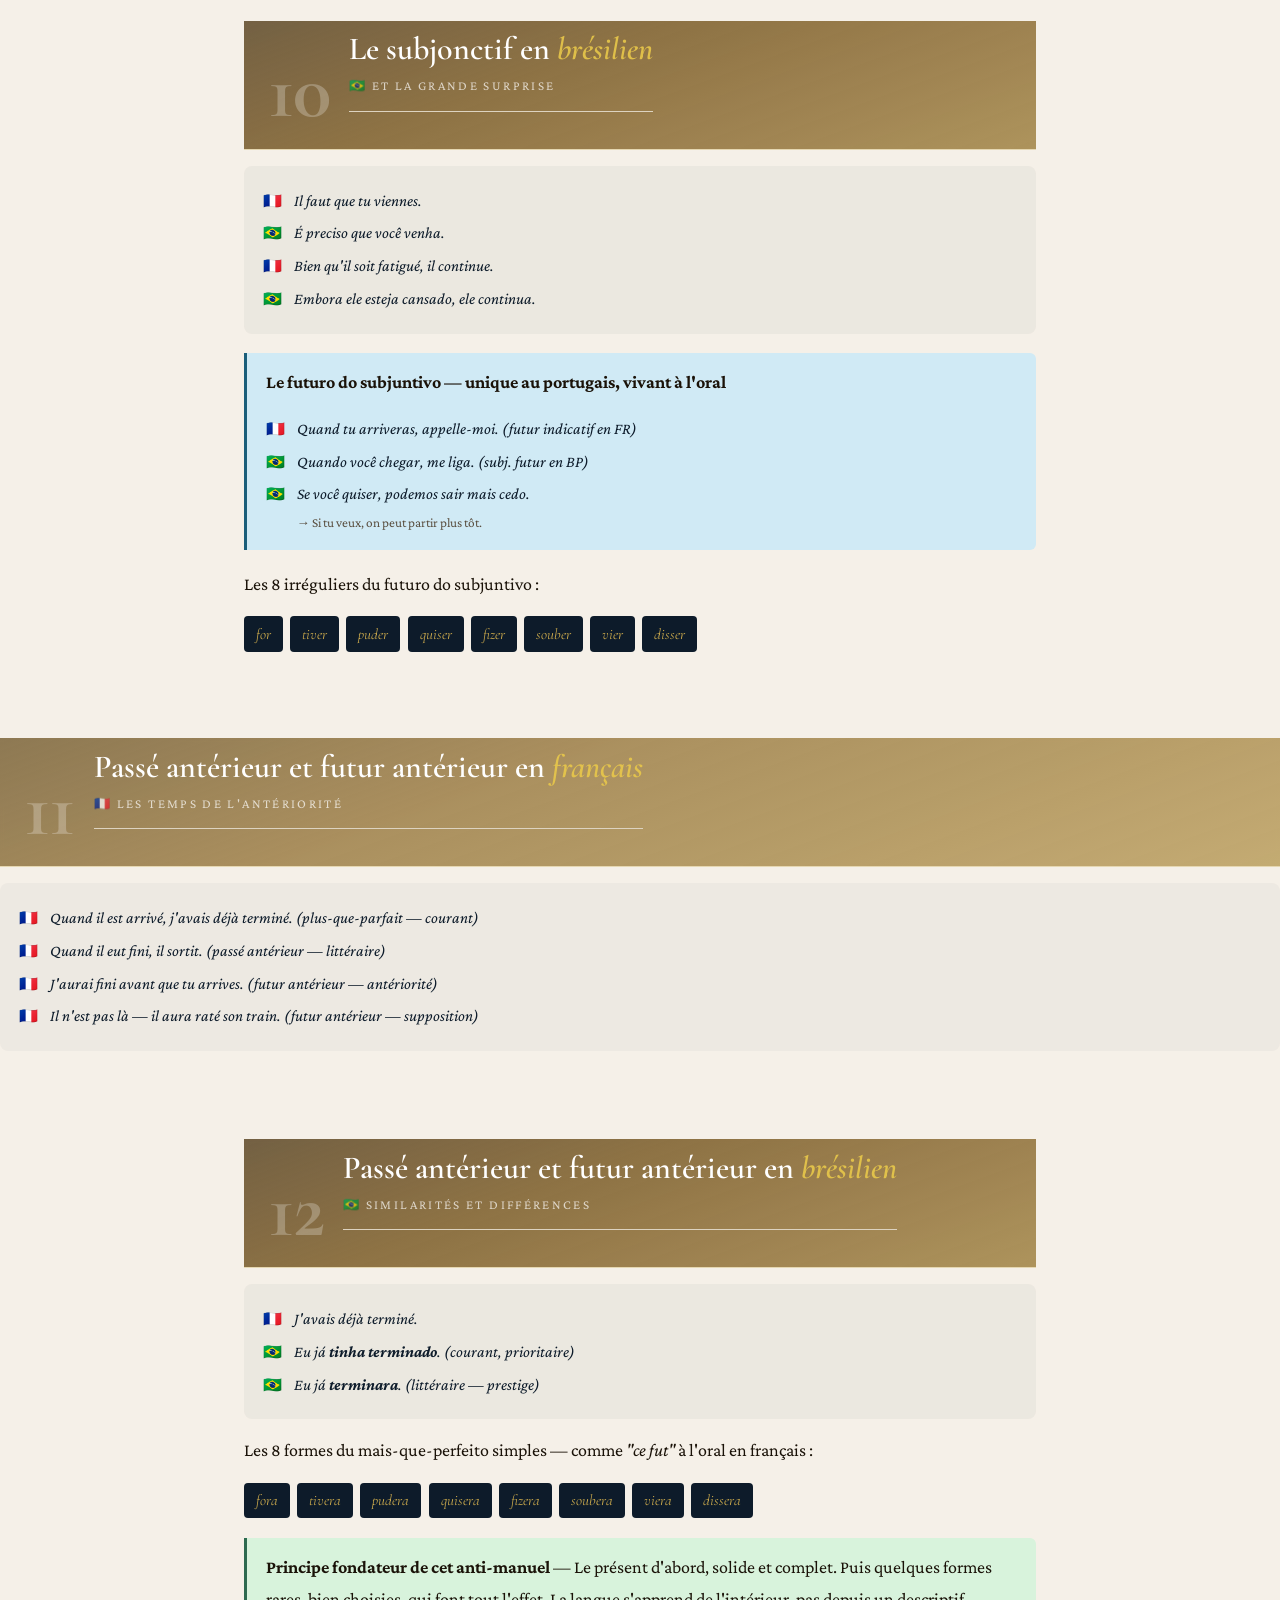
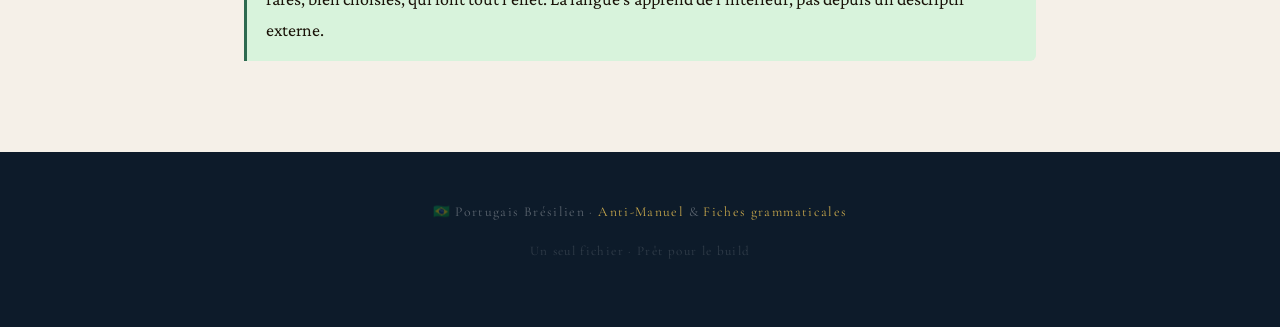
==== commit 081ceefc: "iota 45" ====
--- a/ref-fr.html
+++ b/ref-fr.html
@@ -1383,6 +1383,7 @@
   requestAnimationFrame(() => {
     window.scrollTo(0, savedScroll[book]);
     updateAll();
+    updateNavs();
   });
 }
 
@@ -1494,10 +1495,12 @@
 
 
 
-window.addEventListener('scroll', function() {
-  updateAll();
-  updateNavs();
-}, {passive: true});
+/* Écouter scroll ET touch sur window ET document (iOS iframe) */
+['scroll', 'touchmove', 'touchend'].forEach(function(ev) {
+  window.addEventListener(ev, updateNavs, {passive: true});
+  document.addEventListener(ev, updateNavs, {passive: true});
+});
+window.addEventListener('scroll', updateAll, {passive: true});
 window.addEventListener('resize', function() {
   updateAll();
   updateNavs();
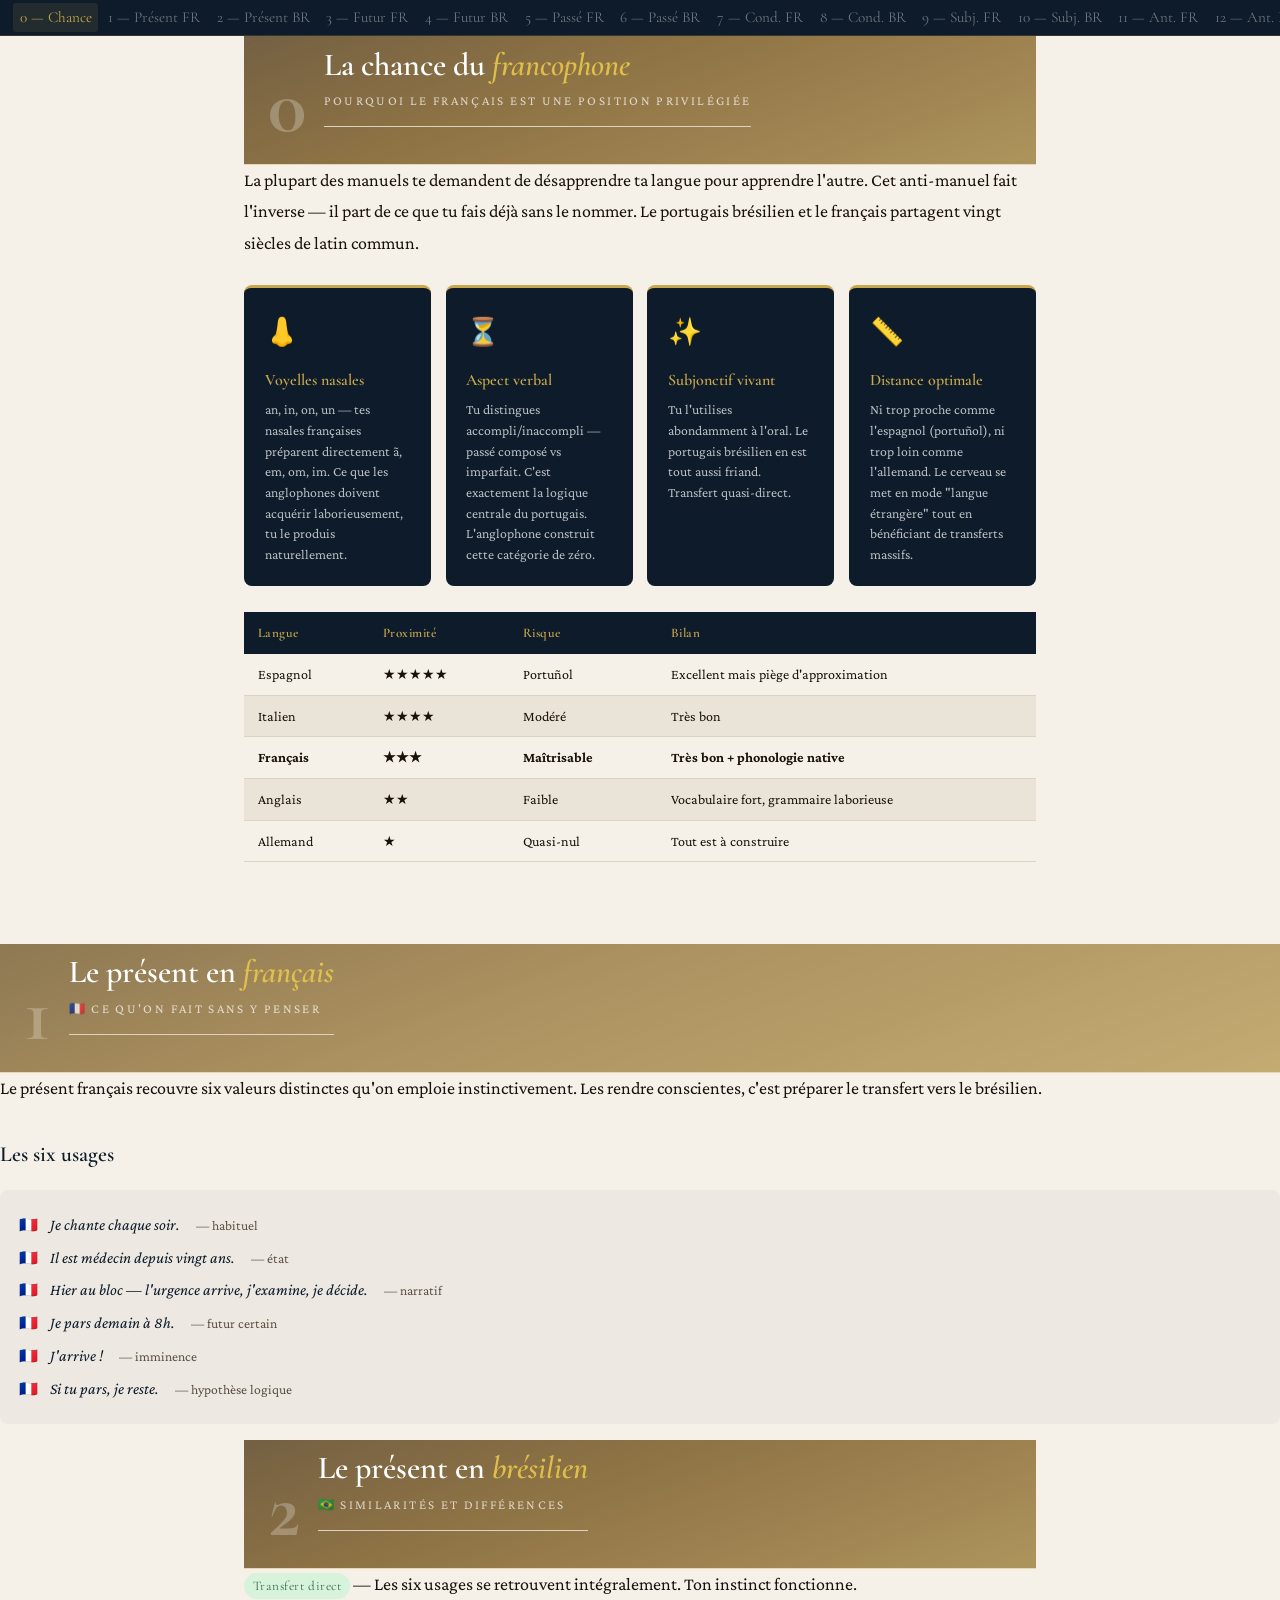
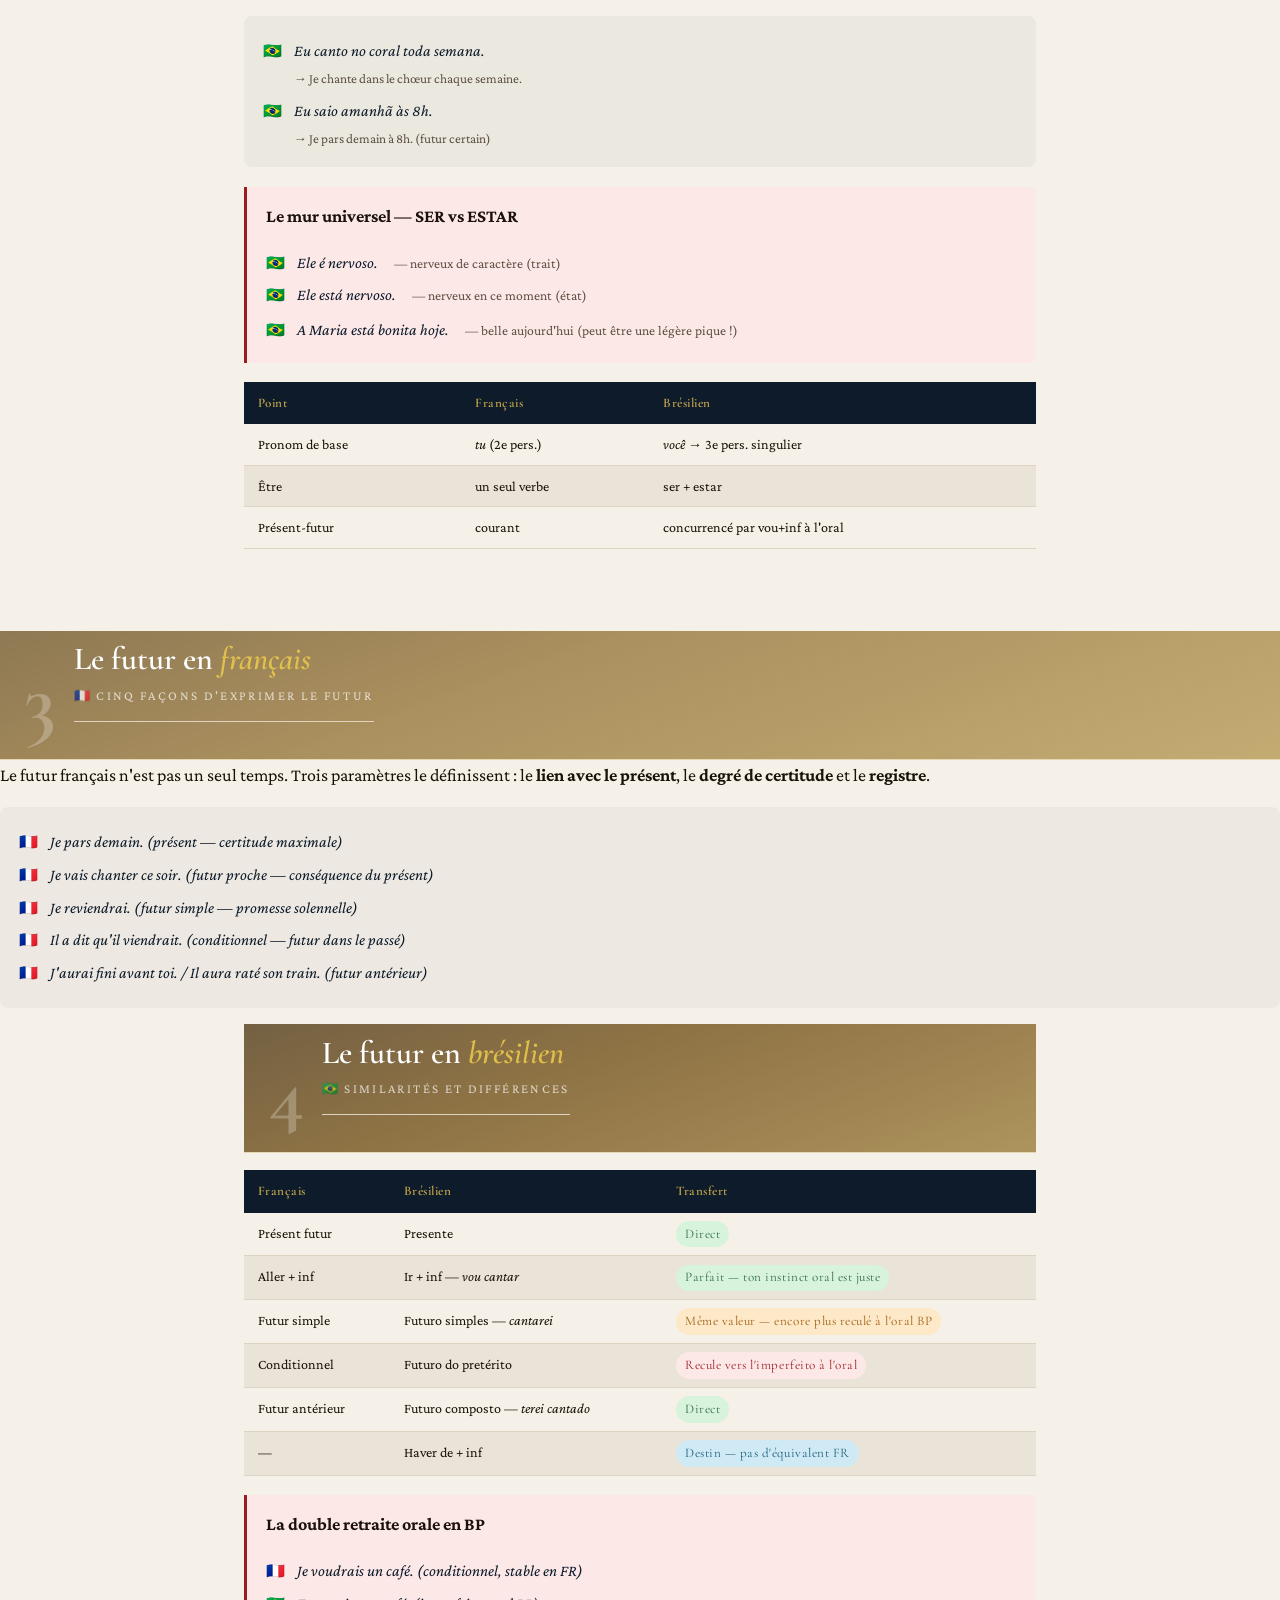
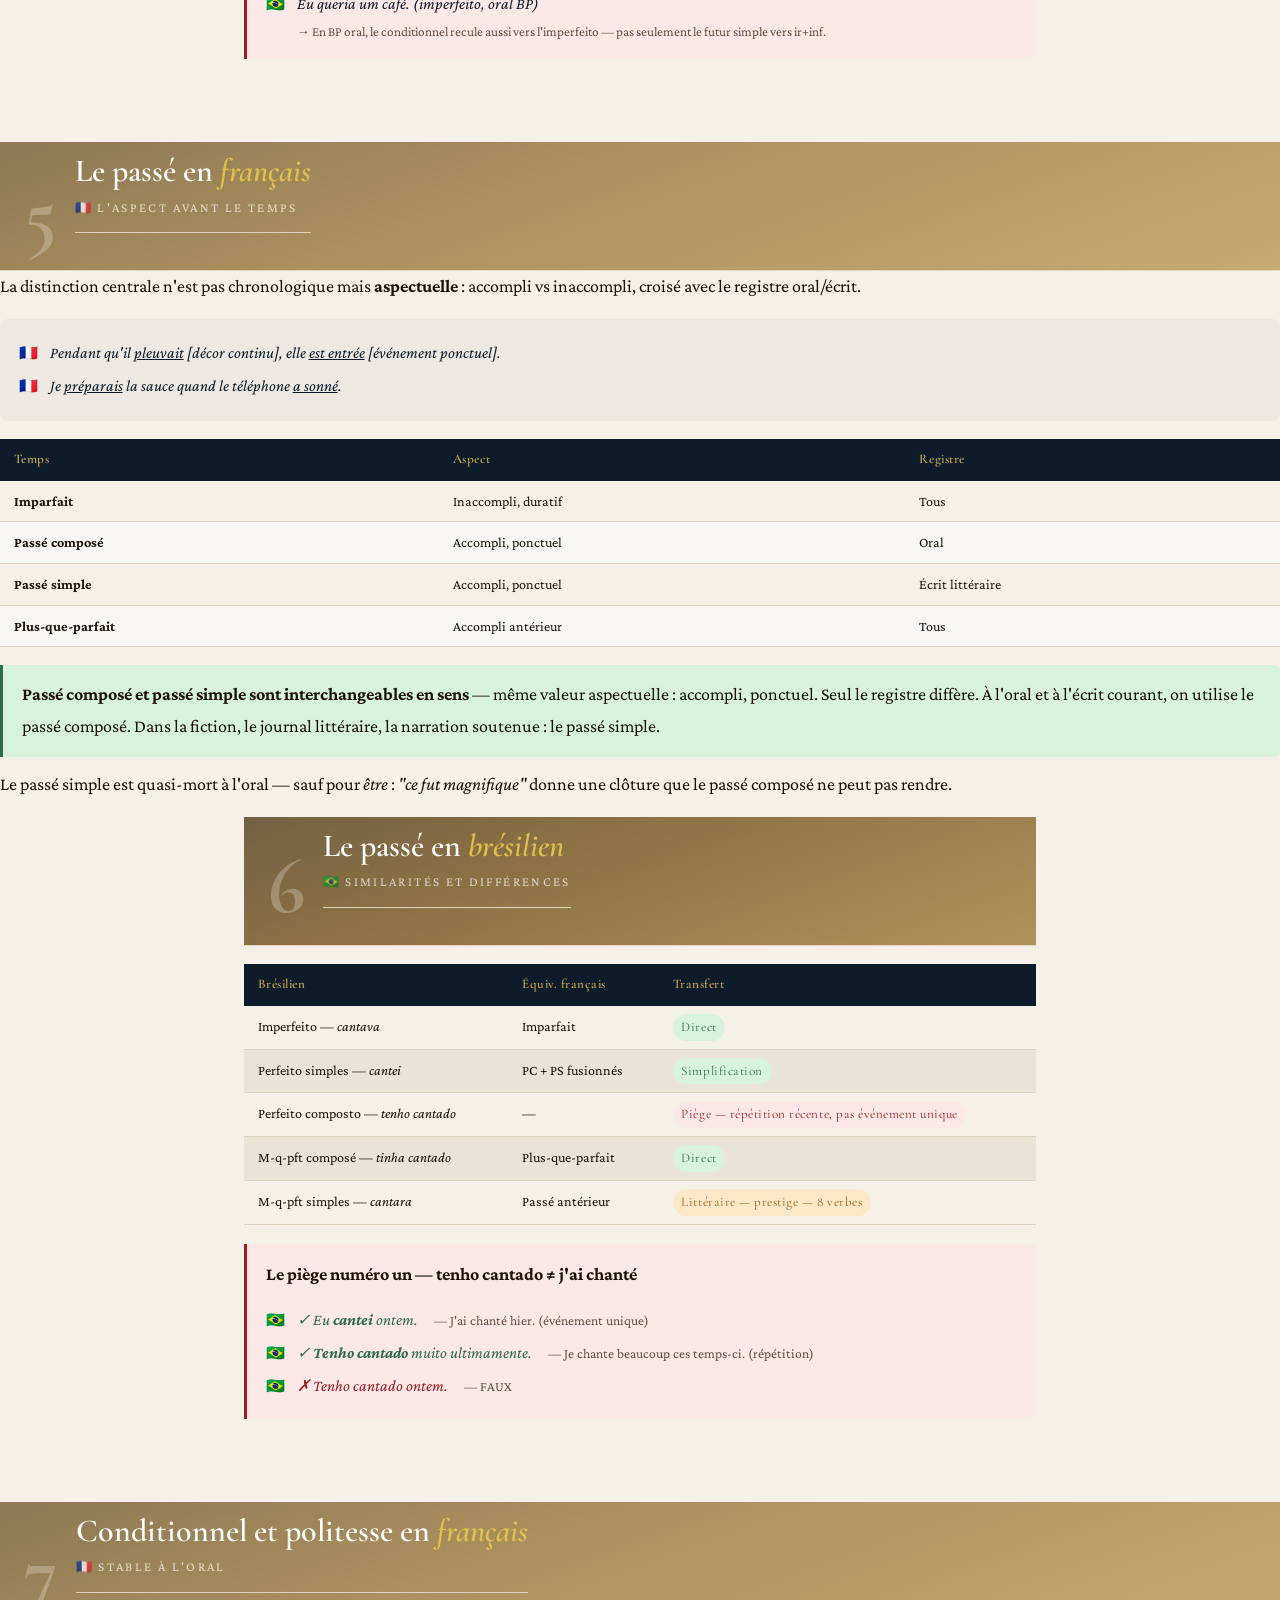
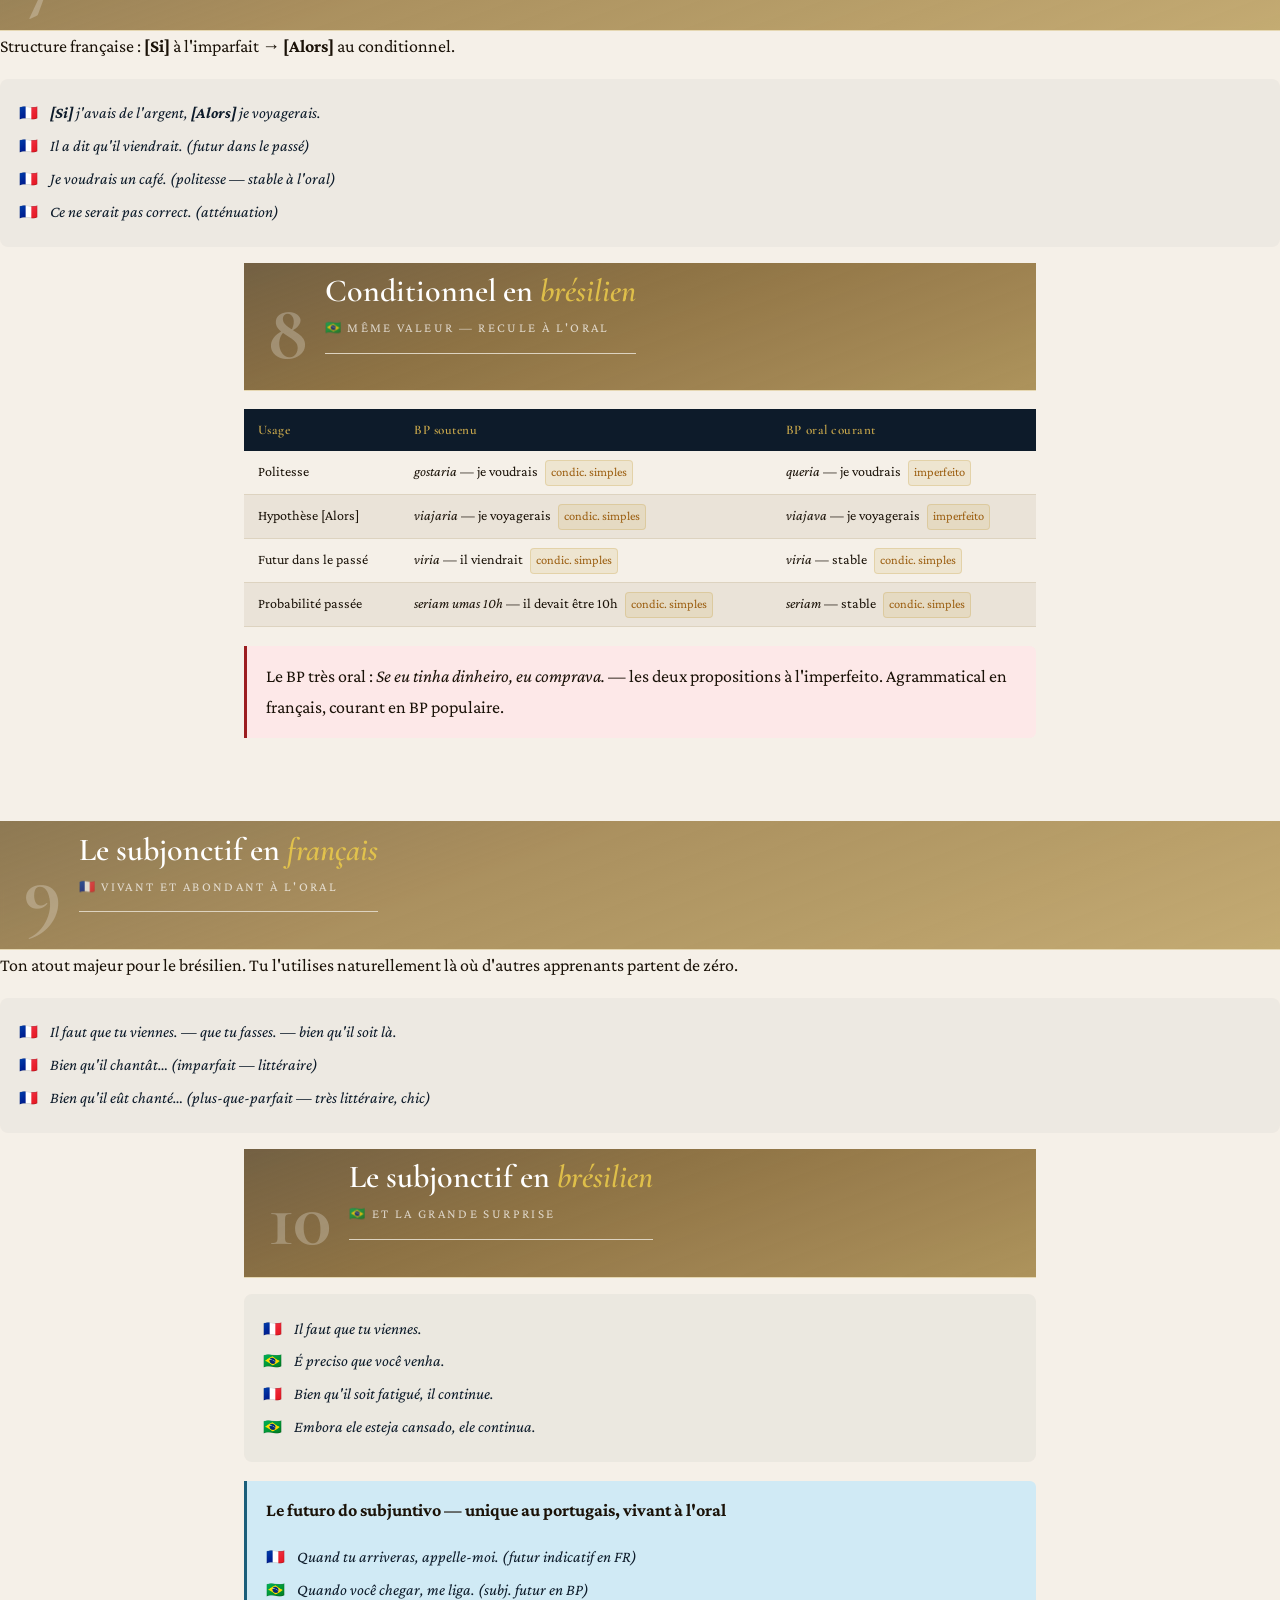
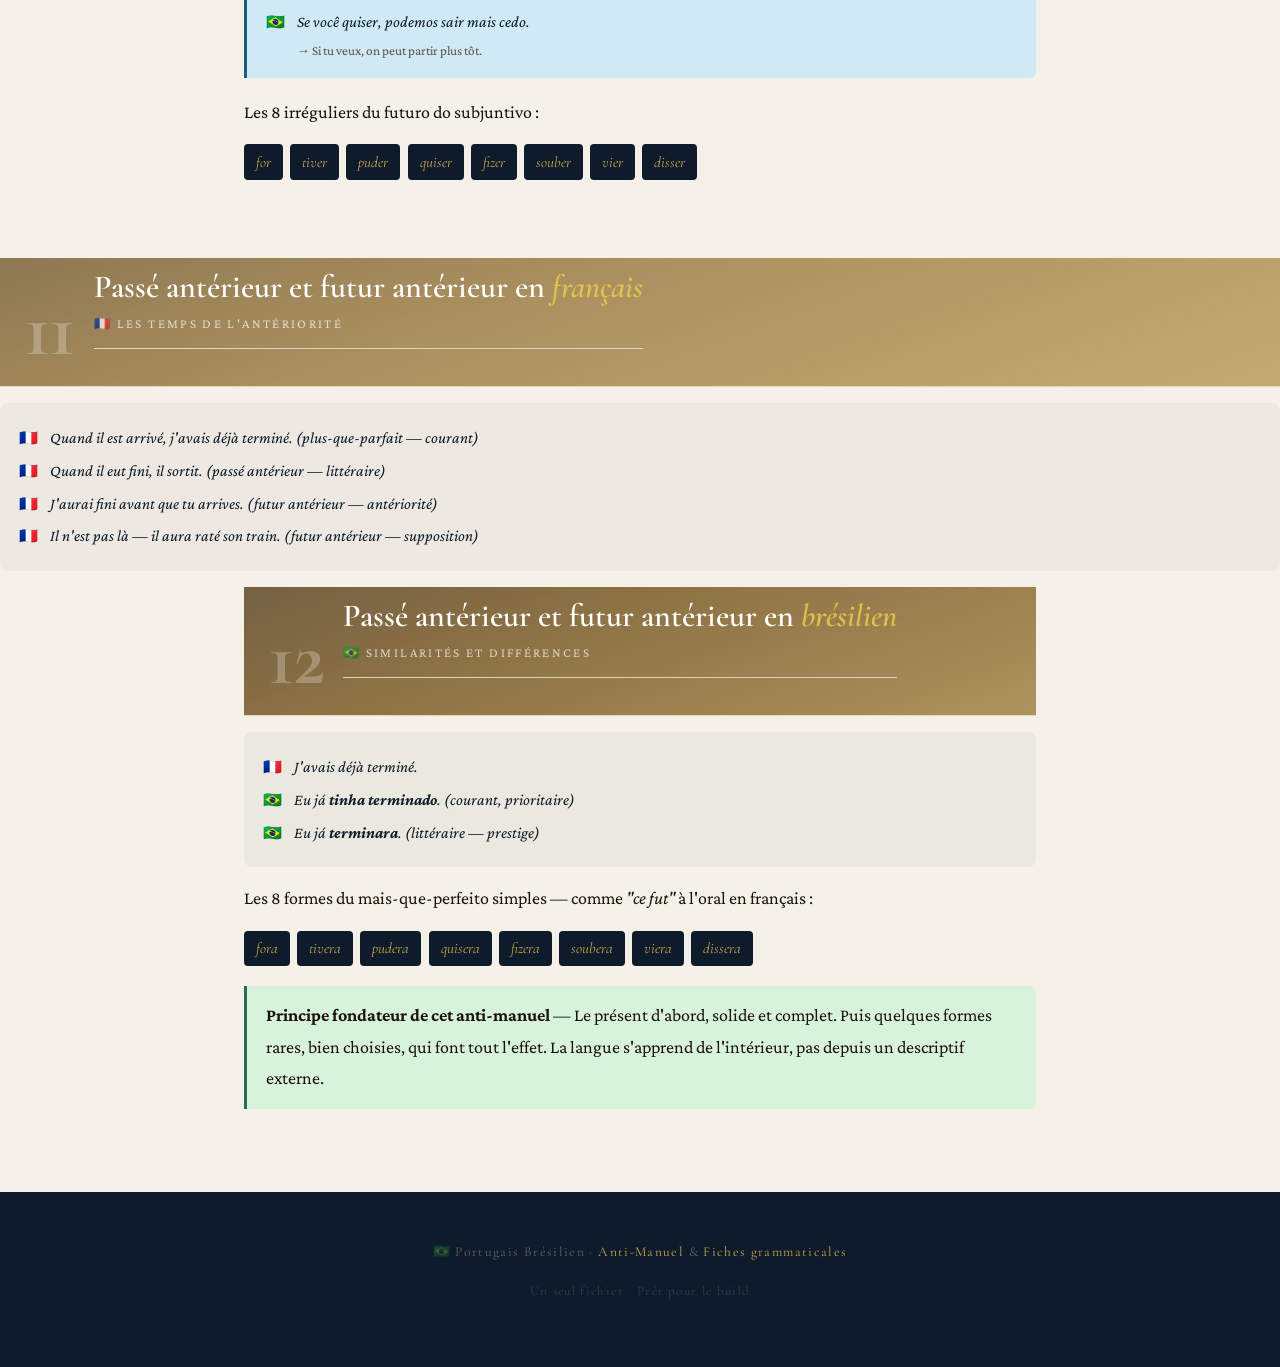
==== commit 4faf184b: "iota 46" ====
--- a/ref-fr.html
+++ b/ref-fr.html
@@ -115,9 +115,9 @@
 /* ============================================================
    ANTI-MANUEL — SECTIONS
    ============================================================ */
-.am-section{padding:4.5rem 1.5rem;max-width:840px;margin:0 auto;}
+.am-section{padding:0 1.5rem 4rem;max-width:840px;margin:0 auto;}
 .am-section.alt-bg{background:white;max-width:100%;}
-.am-section.alt-bg .am-inner{max-width:840px;margin:0 auto;padding:4.5rem 1.5rem;}
+.am-section.alt-bg .am-inner{max-width:840px;margin:0 auto;padding:0 1.5rem 4rem;}
 .am-sn{font-family:'Cormorant Garamond',serif;font-size:4.2rem;font-weight:700;color:var(--cream-dark);line-height:1;margin-bottom:-.7rem;letter-spacing:-.02em;}
 .alt-bg .am-sn{color:#f0f0f0;}
 .am-head{display:flex;justify-content:space-between;align-items:flex-start;gap:1rem;flex-wrap:wrap;flex:1;}
@@ -245,7 +245,7 @@
 .ch-nav{display:flex;flex-direction:column;gap:.35rem;flex-shrink:0;}
 .ch-btn{display:flex;align-items:center;justify-content:center;width:2rem;height:2rem;border-radius:50%;border:1px solid rgba(201,168,76,.35);color:var(--gold);text-decoration:none;font-size:.9rem;transition:all .2s;background:rgba(13,27,42,.4);cursor:pointer;}
 .ch-btn:hover{background:rgba(201,168,76,.2);border-color:var(--gold);}
-.ch-btn.xbtn{border-radius:5px;width:auto;padding:0 .5rem;font-size:.62rem;letter-spacing:.05em;font-family:'Cormorant Garamond',serif;}
+.ch-btn.xbtn{display:none;}
 
 /* CHAPTER BODY */
 .ch-body{background:var(--cream);}
@@ -311,10 +311,10 @@
   .ch-num{font-size:2.6rem;}
   .ch-content{gap:.9rem;padding:0 1rem;}
   .ch-btn{width:1.85rem;height:1.85rem;}
-  .ch-inner,.am-section{padding:2rem 0.65rem;}
+  .ch-inner,.am-section{padding:0 0.65rem 2rem;}
   .ctab,.cg table{font-size:.82rem;}
   .tw{font-size:.82rem;}
-  .alt-bg > .am-inner{padding:2rem 0.65rem;}
+  .alt-bg > .am-inner{padding:0 0.65rem 2rem;}
   body{padding:0;}
   h2{font-size:1.75rem;}
   .am-sn{font-size:3.2rem;}
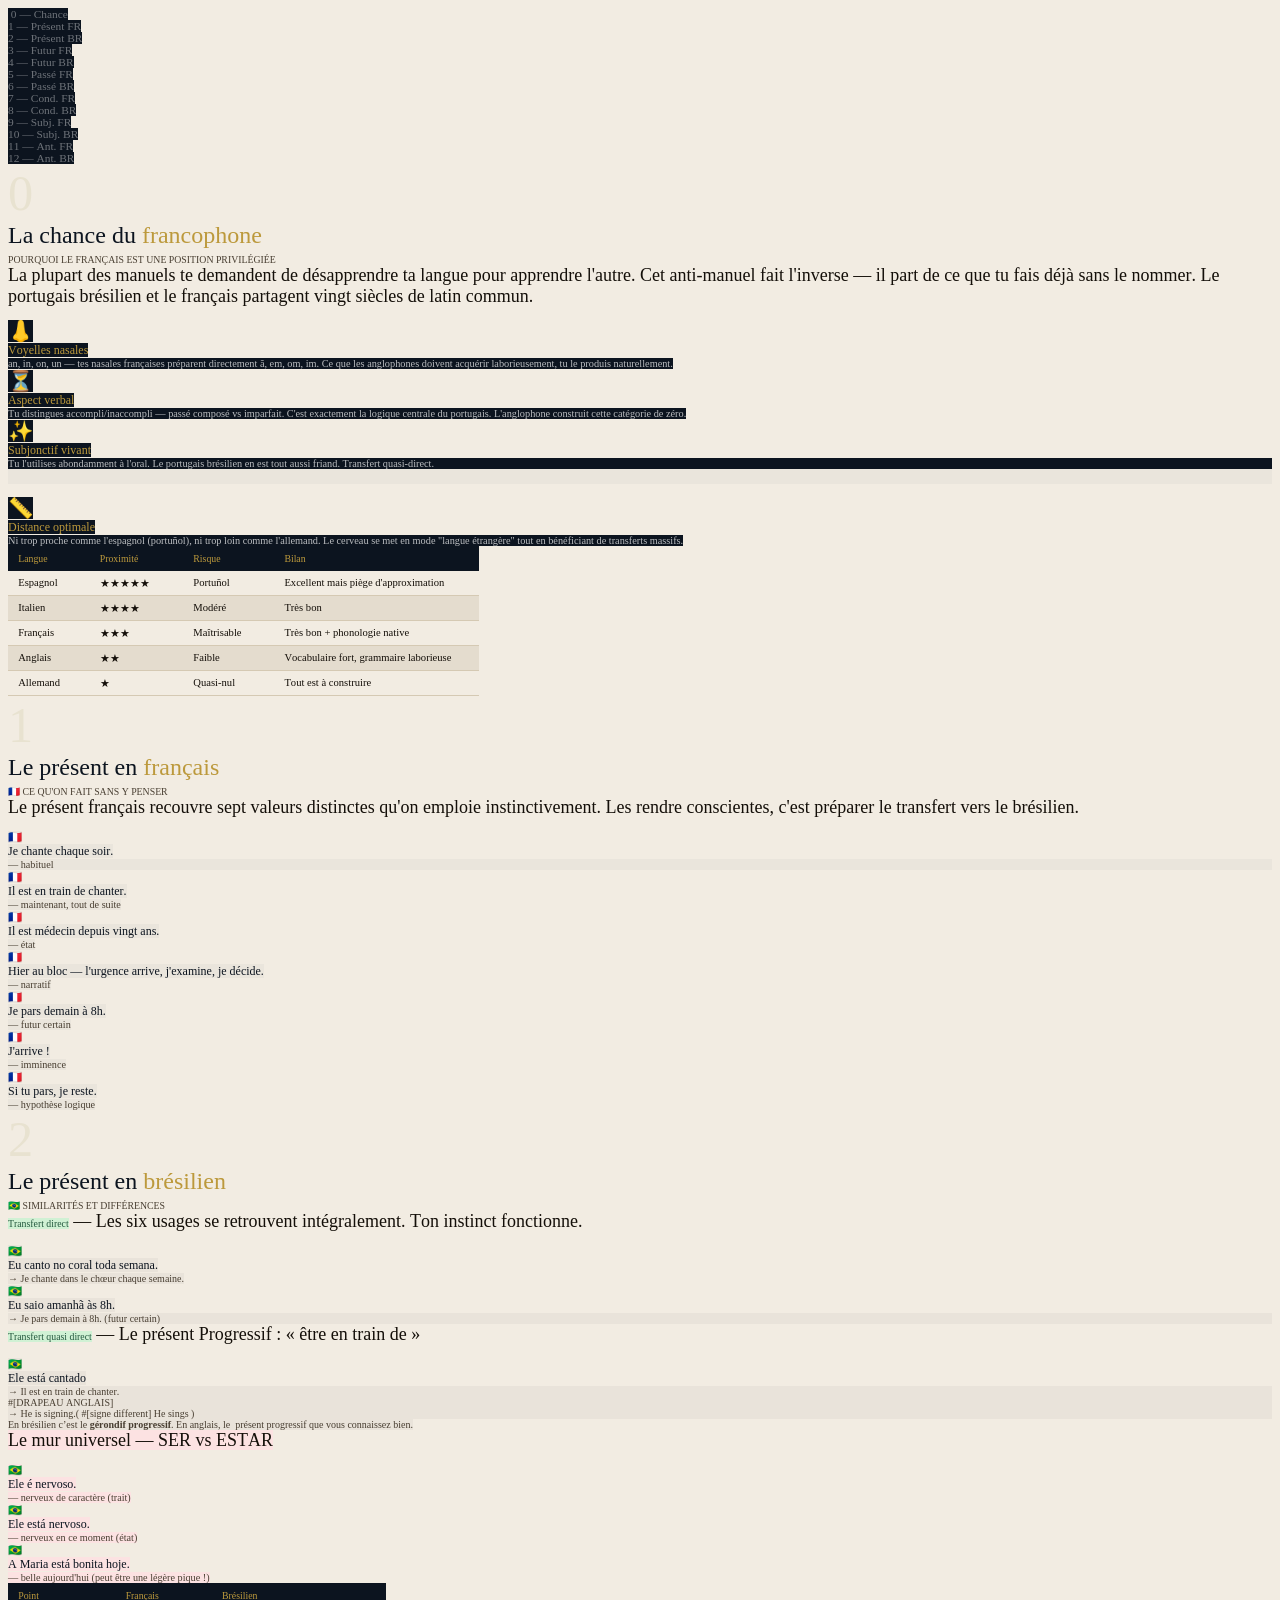
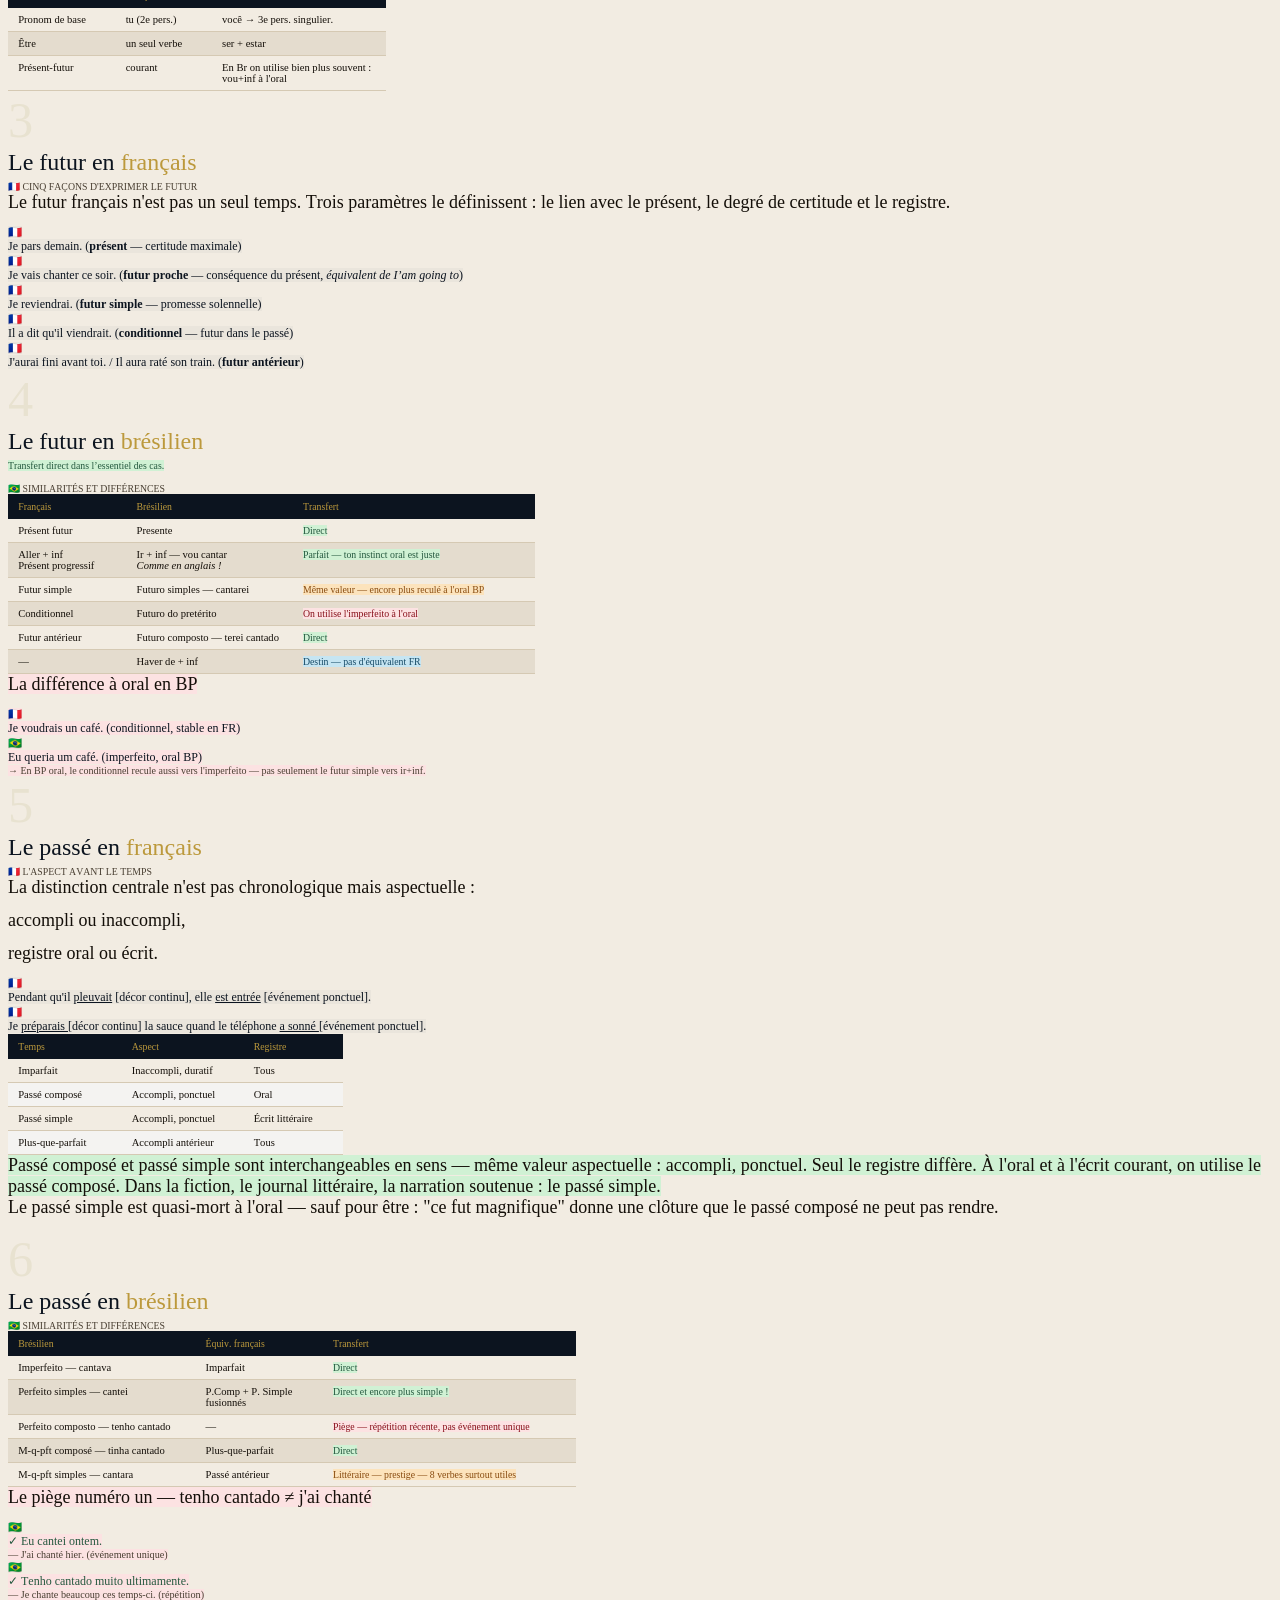
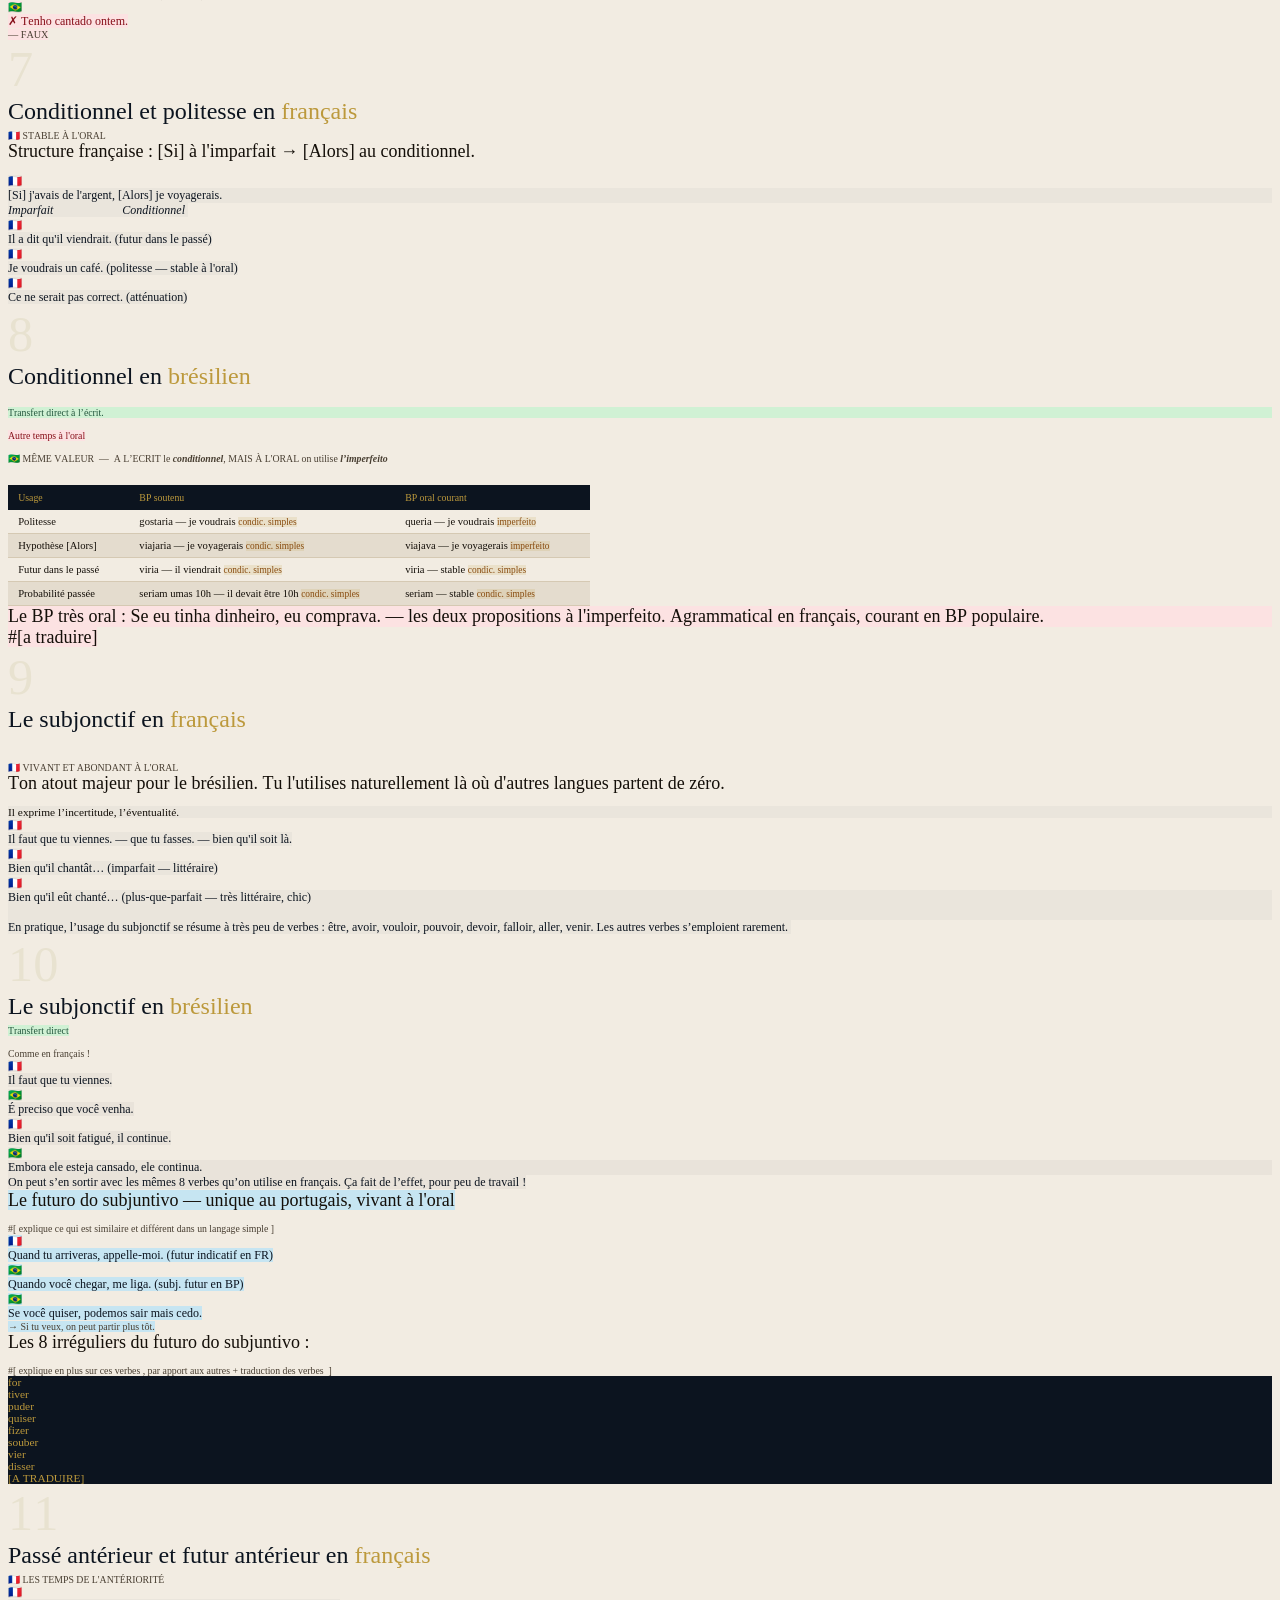
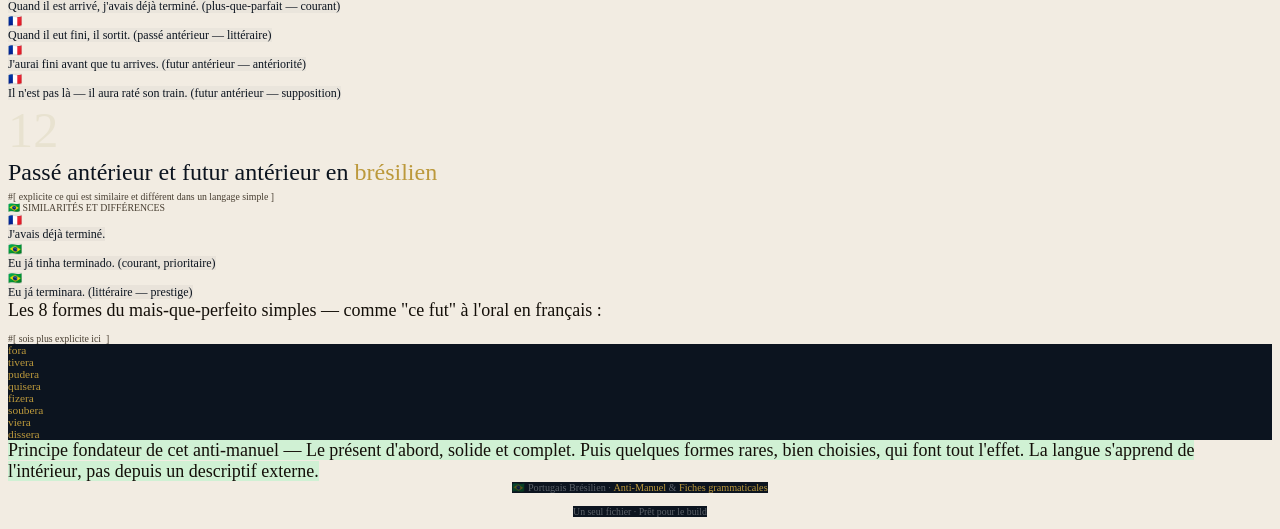
==== commit ff32f63b: "Anti-Manuel v2 + Livre 3 Comment on dit (27 articles)" ====
--- a/ref-fr.html
+++ b/ref-fr.html
@@ -1,1545 +1,781 @@
-<!DOCTYPE html>
-<html lang="fr">
+<!DOCTYPE html PUBLIC "-//W3C//DTD HTML 4.01//EN" "http://www.w3.org/TR/html4/strict.dtd">
+<html>
 <head>
-<meta charset="UTF-8">
-<meta name="viewport" content="width=device-width, initial-scale=1.0">
-<title>Portugais Brésilien — Anti-Manuel &amp; Fiches grammaticales</title>
-<link href="https://fonts.googleapis.com/css2?family=Cormorant+Garamond:ital,wght@0,300;0,400;0,600;0,700;1,300;1,400&family=Crimson+Pro:ital,wght@0,300;0,400;0,600;1,300;1,400&display=swap" rel="stylesheet">
-<style>
-/* ============================================================
-   CSS VARIABLES
-   ============================================================ */
-:root{
-  --midnight:#0d1b2a; --gold:#c9a84c; --gold-light:#e8c97a;
-  --cream:#f5f0e8; --cream-dark:#ede7d9;
-  --text:#1a1208; --text-light:#5a4f40;
-  --green:#2d6a4f; --green-light:#d8f3dc;
-  --amber:#9b5e10; --amber-light:#fde8c8;
-  --red:#9b1d20; --red-light:#fde8e8;
-  --blue:#1a5e7a; --blue-light:#d0eaf5;
-  --border:#ddd3c0;
-  --switcher-h:0px; --nav-h:36px; --ch-h:120px;
-}
-*{margin:0;padding:0;box-sizing:border-box;}
-html{scroll-behavior:smooth;}
-body{font-family:'Crimson Pro',Georgia,serif;background:var(--cream);color:var(--text);font-size:18px;line-height:1.75;}
-
-/* ============================================================
-   BOOK SWITCHER — top bar, always visible
-   ============================================================ */
-#book-switcher{
-  position:sticky;top:0;z-index:300;
-  background:var(--midnight);
-  height:var(--switcher-h);
-  display:flex;align-items:center;
-  justify-content:space-between;
-  padding:0 1.2rem;
-  border-bottom:2px solid rgba(201,168,76,.3);
-}
-.site-brand{
-  font-family:'Cormorant Garamond',serif;
-  color:var(--gold);font-size:.85rem;
-  letter-spacing:.15em;text-transform:uppercase;
-  white-space:nowrap;
-}
-.switcher-tabs{display:flex;gap:.3rem;}
-.stab{
-  font-family:'Cormorant Garamond',serif;
-  font-size:.82rem;letter-spacing:.04em;
-  padding:.3rem .9rem;border-radius:4px;
-  border:1px solid rgba(201,168,76,.25);
-  color:rgba(255,255,255,.45);
-  background:transparent;cursor:pointer;
-  transition:all .2s;white-space:nowrap;
-}
-.stab:hover{color:var(--gold);border-color:rgba(201,168,76,.6);}
-.stab.active{background:rgba(201,168,76,.15);color:var(--gold);border-color:rgba(201,168,76,.5);}
-
-/* ============================================================
-   HERO
-   ============================================================ */
-.hero{
-  background:var(--midnight);min-height:70vh;
-  display:flex;align-items:center;justify-content:center;
-  position:relative;overflow:hidden;
-}
-.hero-bg{position:absolute;inset:0;background:radial-gradient(ellipse at 30% 50%,#1a2f4a 0%,#0d1b2a 60%);}
-.hero-content{position:relative;z-index:2;text-align:center;padding:2rem;}
-.hero-label{font-family:'Cormorant Garamond',serif;color:var(--gold);font-size:.82rem;letter-spacing:.3em;text-transform:uppercase;margin-bottom:1.4rem;opacity:0;animation:fadeUp .8s ease .2s forwards;}
-.hero h1{font-family:'Cormorant Garamond',serif;font-size:clamp(2.4rem,7vw,5rem);font-weight:300;color:white;line-height:1.15;margin-bottom:.5rem;opacity:0;animation:fadeUp .8s ease .4s forwards;}
-.hero h1 em{font-style:italic;color:var(--gold-light);}
-.hero-sub{font-size:1.05rem;color:rgba(255,255,255,.5);font-style:italic;margin-bottom:2rem;opacity:0;animation:fadeUp .8s ease .6s forwards;}
-.hero-cta{display:flex;gap:.8rem;justify-content:center;flex-wrap:wrap;opacity:0;animation:fadeUp .8s ease .8s forwards;}
-.hero-btn{
-  font-family:'Cormorant Garamond',serif;font-size:.95rem;
-  padding:.55rem 1.5rem;border-radius:4px;cursor:pointer;
-  border:1px solid rgba(201,168,76,.5);transition:all .25s;
-  letter-spacing:.05em;
-}
-.hero-btn.primary{background:rgba(201,168,76,.2);color:var(--gold);}
-.hero-btn.primary:hover{background:rgba(201,168,76,.35);}
-.hero-btn.secondary{background:transparent;color:rgba(255,255,255,.5);border-color:rgba(255,255,255,.2);}
-.hero-btn.secondary:hover{color:white;border-color:rgba(255,255,255,.5);}
-.scroll-hint{position:absolute;bottom:1.5rem;left:50%;transform:translateX(-50%);color:rgba(255,255,255,.3);font-size:.72rem;letter-spacing:.2em;text-transform:uppercase;animation:pulse 2s ease-in-out infinite;}
-@keyframes fadeUp{from{opacity:0;transform:translateY(16px)}to{opacity:1;transform:translateY(0)}}
-@keyframes pulse{0%,100%{opacity:.3}50%{opacity:.8}}
-
-/* ============================================================
-   BOOK CONTAINER
-   ============================================================ */
-.book{display:none;}.book.visible{display:block;}
-
-
-/* ============================================================
-   SECTION NAV (shared by both books)
-   ============================================================ */
-.section-nav{
-  position:sticky;top:0;z-index:200;
-  background:var(--midnight);
-  border-bottom:1px solid rgba(201,168,76,.2);
-  height:var(--nav-h);display:flex;align-items:center;
-  padding:0 .8rem;gap:.2rem;
-  overflow-x:auto;-webkit-overflow-scrolling:touch;scrollbar-width:none;
-}
-.section-nav::-webkit-scrollbar{display:none;}
-.section-nav a,.section-nav button{
-  color:rgba(255,255,255,.4);text-decoration:none;
-  font-family:'Cormorant Garamond',serif;font-size:.95rem;
-  padding:.1rem .42rem;border-radius:3px;
-  transition:all .2s;white-space:nowrap;
-  background:transparent;border:none;cursor:pointer;
-}
-.section-nav a:hover,.section-nav a.active,
-.section-nav button:hover{color:var(--gold);background:rgba(201,168,76,.11);}
-
-/* ============================================================
-   ANTI-MANUEL — SECTIONS
-   ============================================================ */
-.am-section{padding:0 1.5rem 4rem;max-width:840px;margin:0 auto;}
-.am-section.alt-bg{background:white;max-width:100%;}
-.am-section.alt-bg .am-inner{max-width:840px;margin:0 auto;padding:0 1.5rem 4rem;}
-.am-sn{font-family:'Cormorant Garamond',serif;font-size:4.2rem;font-weight:700;color:var(--cream-dark);line-height:1;margin-bottom:-.7rem;letter-spacing:-.02em;}
-.alt-bg .am-sn{color:#f0f0f0;}
-.am-head{display:flex;justify-content:space-between;align-items:flex-start;gap:1rem;flex-wrap:wrap;flex:1;}
-
-h2{font-family:'Cormorant Garamond',serif;font-size:2rem;font-weight:600;color:var(--midnight);margin-bottom:.4rem;line-height:1.2;}
-h2 em{font-style:italic;color:var(--gold);}
-.am-header{
-  position:sticky;
-  top:calc(var(--switcher-h) + var(--nav-h));
-  z-index:100;
-  min-height:var(--ch-h);
-  overflow:hidden;
-  display:flex;
-  align-items:center;
-  gap:1.2rem;
-  padding:.6rem 1.5rem .5rem;
-  backdrop-filter:blur(2px);
-  -webkit-backdrop-filter:blur(2px);
-}
-.am-bg{
-  position:absolute;
-  inset:-40px 0;
-  will-change:transform;
-  opacity:1;
-}
-.am-header{border-bottom:1px solid rgba(201,168,76,.35);}
-.alt-bg .am-header .am-bg{
-  background:linear-gradient(160deg, rgba(100,75,30,.75) 0%, rgba(160,130,75,.88) 40%, rgba(195,170,110,.95) 100%);
-}
-.am-section .am-header .am-bg{
-  background:linear-gradient(160deg, rgba(70,50,20,.78) 0%, rgba(130,100,50,.90) 40%, rgba(175,148,90,.96) 100%);
-}
-.am-header .am-sn{flex-shrink:0;position:relative;z-index:1;color:rgba(255,255,255,.25);font-size:5rem;}
-.am-header .am-head{position:relative;z-index:1;background:transparent;}
-.am-header h2{color:#fff !important;}
-.am-header h2 em{color:rgba(232,200,74,.9) !important;}
-.am-header .slang{color:rgba(255,255,255,.7) !important;}
-.slang{font-size:.82rem;color:var(--text-light);letter-spacing:.18em;text-transform:uppercase;margin-bottom:1.8rem;padding-bottom:.8rem;border-bottom:1px solid var(--border);display:flex;align-items:center;gap:.6rem;flex-wrap:wrap;}
-p{margin-bottom:1rem;}
-h3{font-family:'Cormorant Garamond',serif;font-size:1.35rem;font-weight:600;color:var(--midnight);margin:2rem 0 .7rem;}
-h4{font-family:'Cormorant Garamond',serif;font-size:1.05rem;font-style:italic;color:var(--text-light);margin:1.3rem 0 .5rem;}
-
-/* Cross-link button */
-.xlink{
-  display:inline-flex;align-items:center;gap:.4rem;
-  font-family:'Cormorant Garamond',serif;font-size:.82rem;
-  color:var(--gold);border:1px solid rgba(201,168,76,.35);
-  padding:.2rem .7rem;border-radius:4px;cursor:pointer;
-  background:rgba(201,168,76,.07);transition:all .2s;
-  white-space:nowrap;letter-spacing:.04em;
-  text-decoration:none;
-}
-.xlink:hover{background:rgba(201,168,76,.18);border-color:var(--gold);}
-
-/* ============================================================
-   ATOUTS GRID (AM §0)
-   ============================================================ */
-.grid{display:grid;grid-template-columns:repeat(auto-fit,minmax(185px,1fr));gap:.9rem;margin:1.6rem 0;}
-.card{background:var(--midnight);color:white;padding:1.3rem;border-radius:8px;border-top:3px solid var(--gold);}
-.card-icon{font-size:1.7rem;margin-bottom:.6rem;}
-.card-title{font-family:'Cormorant Garamond',serif;font-size:1rem;font-weight:600;color:var(--gold);margin-bottom:.4rem;}
-.card-text{font-size:.86rem;color:rgba(255,255,255,.72);line-height:1.5;}
-
-/* ============================================================
-   EXAMPLES
-   ============================================================ */
-.exblock{background:rgba(13,27,42,.04);border-radius:8px;padding:1rem 1.2rem;margin:1rem 0;}
-.alt-bg .exblock{background:rgba(13,27,42,.03);}
-.ch-body.alt .exblock{background:rgba(13,27,42,.03);}
-.exrow{display:flex;gap:.65rem;align-items:baseline;margin:.3rem 0;flex-wrap:wrap;}
-.exlang{font-size:.95rem;min-width:1.25rem;flex-shrink:0;}
-.extext{font-style:italic;color:var(--midnight);font-size:1rem;}
-.extr{font-size:.83rem;color:var(--text-light);padding:.03rem 0 .1rem 1.9rem;margin-top:-.2rem;}
-
-/* ============================================================
-   BADGES & CALLOUTS
-   ============================================================ */
-.badge{display:inline-flex;align-items:center;padding:.12rem .55rem;border-radius:20px;font-size:.82rem;font-family:'Cormorant Garamond',serif;letter-spacing:.04em;white-space:nowrap;}
-.bg{background:var(--green-light);color:var(--green);}
-.ba{background:var(--amber-light);color:var(--amber);}
-.br{background:var(--red-light);color:var(--red);}
-.bb{background:var(--blue-light);color:var(--blue);}
-.c{border-left:3px solid var(--gold);background:rgba(201,168,76,.08);padding:.9rem 1.2rem;margin:1.2rem 0;border-radius:0 6px 6px 0;}
-.cg{border-left-color:var(--green);background:var(--green-light);}
-.cr{border-left-color:var(--red);background:var(--red-light);}
-.cb{border-left-color:var(--blue);background:var(--blue-light);}
-.c p:last-child{margin-bottom:0;}
-
-/* ============================================================
-   TABLES (shared)
-   ============================================================ */
-.tw{overflow-x:auto;margin:1.1rem 0;-webkit-overflow-scrolling:touch;max-width:100%;}
-
-.tense-tag{display:inline-block;font-size:.78rem;background:rgba(201,168,76,.15);color:var(--amber);border:1px solid rgba(201,168,76,.3);border-radius:4px;padding:1px 5px;margin-left:4px;font-style:normal;white-space:nowrap;vertical-align:middle;}
-table.ctab{width:100%;border-collapse:collapse;font-size:.88rem;}
-table.ctab th{background:var(--midnight);color:var(--gold);font-family:'Cormorant Garamond',serif;font-weight:600;padding:.6rem .85rem;text-align:left;font-size:.82rem;letter-spacing:.04em;}
-table.ctab td{padding:.5rem .85rem;border-bottom:1px solid var(--border);vertical-align:top;}
-tr.even td, table.ctab tr:nth-child(even) td{background:rgba(220,210,195,.45);}
-.alt-bg table.ctab tr:nth-child(even) td{background:rgba(248,248,248,.8);}
-
-/* ============================================================
-   CHAPTER HEADERS — STICKY PARALLAX (Fiches)
-   ============================================================ */
-.chapter{position:relative;}
-.ch-header{
-  position:sticky;top:var(--nav-h);
-  z-index:100;height:var(--ch-h);overflow:hidden;
-  display:flex;align-items:center;
-  backdrop-filter:blur(4px);-webkit-backdrop-filter:blur(4px);
-}
-.ch-bg{
-  position:absolute;inset:-40px 0;
-  opacity:.65;transition:opacity .4s ease;
-}
-.ch-header.opaque .ch-bg{opacity:1;}
-.ch-overlay{position:absolute;inset:0;background:linear-gradient(to right,rgba(13,27,42,.9) 0%,rgba(13,27,42,.5) 55%,transparent 100%);transition:opacity .4s;}
-.ch-header.opaque .ch-overlay{background:linear-gradient(to right,rgba(13,27,42,.97) 0%,rgba(13,27,42,.75) 55%,rgba(13,27,42,.2) 100%);}
-.ch-content{position:relative;z-index:2;display:flex;align-items:center;gap:1.3rem;padding:0 1.4rem;width:100%;}
-.ch-num{font-family:'Cormorant Garamond',serif;font-size:3.6rem;font-weight:700;color:rgba(201,168,76,.22);line-height:1;flex-shrink:0;}
-.ch-info{flex:1;min-width:0;}
-.ch-tag{font-size:.66rem;letter-spacing:.2em;text-transform:uppercase;color:var(--gold);opacity:.85;margin-bottom:.2rem;}
-.ch-title{font-family:'Cormorant Garamond',serif;font-size:clamp(1.25rem,3.5vw,1.8rem);font-weight:600;color:white;line-height:1.15;}
-.ch-title em{font-style:italic;color:var(--gold-light);}
-.ch-subtitle{font-size:.82rem;color:rgba(255,255,255,.48);font-style:italic;margin-top:.15rem;}
-.ch-nav{display:flex;flex-direction:column;gap:.35rem;flex-shrink:0;}
-.ch-btn{display:flex;align-items:center;justify-content:center;width:2rem;height:2rem;border-radius:50%;border:1px solid rgba(201,168,76,.35);color:var(--gold);text-decoration:none;font-size:.9rem;transition:all .2s;background:rgba(13,27,42,.4);cursor:pointer;}
-.ch-btn:hover{background:rgba(201,168,76,.2);border-color:var(--gold);}
-.ch-btn.xbtn{display:none;}
-
-/* CHAPTER BODY */
-.ch-body{background:var(--cream);}
-.ch-body.alt{background:white;}
-.ch-inner{max-width:840px;margin:0 auto;padding:3rem 1.5rem;overflow-x:hidden;}
-.ch-body.alt tr:nth-child(even) td{background:rgba(255,255,255,.06);}
-
-/* CHAPTER COLORS */
-.ch1 .ch-bg{background:radial-gradient(ellipse at 20% 60%,#1a3a5c 0%,#0d1b2a 70%);}
-.ch2 .ch-bg{background:radial-gradient(ellipse at 70% 40%,#0f3352 0%,#0d1b2a 70%);}
-.ch3 .ch-bg{background:radial-gradient(ellipse at 30% 70%,#0e2d48 0%,#0d1b2a 70%);}
-.ch4 .ch-bg{background:radial-gradient(ellipse at 60% 30%,#122840 0%,#0d1b2a 70%);}
-.ch5 .ch-bg{background:radial-gradient(ellipse at 40% 60%,#0c2236 0%,#0d1b2a 70%);}
-.ch6 .ch-bg{background:radial-gradient(ellipse at 25% 50%,#3a1a1a 0%,#0d1b2a 70%);}
-.ch7 .ch-bg{background:radial-gradient(ellipse at 65% 45%,#2d1010 0%,#0d1b2a 70%);}
-.ch8 .ch-bg{background:radial-gradient(ellipse at 20% 60%,#4a1010 0%,#0d1b2a 70%);}
-.ch9 .ch-bg{background:radial-gradient(ellipse at 55% 35%,#2a1515 0%,#0d1b2a 70%);}
-.ch10 .ch-bg{background:radial-gradient(ellipse at 35% 65%,#351a10 0%,#0d1b2a 70%);}
-.ch11 .ch-bg{background:radial-gradient(ellipse at 30% 55%,#2a1a3a 0%,#0d1b2a 70%);}
-.ch12 .ch-bg{background:radial-gradient(ellipse at 60% 40%,#0d2e1f 0%,#0d1b2a 70%);}
-.ch13 .ch-bg{background:radial-gradient(ellipse at 25% 60%,#0a2818 0%,#0d1b2a 70%);}
-.ch14 .ch-bg{background:radial-gradient(ellipse at 50% 50%,#0f3322 0%,#0d1b2a 70%);}
-.ch15 .ch-bg{background:radial-gradient(ellipse at 40% 55%,#0c2a1c 0%,#0d1b2a 70%);}
-
-/* FORMATION TABLES */
-.formation{background:var(--midnight);color:white;border-radius:8px;padding:1.4rem;margin:1.4rem 0;}
-.formation-title{font-family:'Cormorant Garamond',serif;font-size:.7rem;letter-spacing:.2em;text-transform:uppercase;color:var(--gold);margin-bottom:.9rem;opacity:.9;}
-.form-group{margin:.3rem 0 .9rem;}
-.form-group-label{color:var(--gold);font-size:.82rem;letter-spacing:.1em;text-transform:uppercase;margin-bottom:.45rem;opacity:.8;}
-.form-rs-table{width:100%;border-collapse:collapse;}
-.form-rs-table th{color:rgba(255,255,255,.38);font-family:'Cormorant Garamond',serif;font-size:.7rem;letter-spacing:.1em;text-transform:uppercase;padding:.22rem .45rem;border-bottom:1px solid rgba(255,255,255,.1);text-align:left;font-weight:400;}
-.form-rs-table td{padding:.25rem .45rem;font-size:.88rem;vertical-align:middle;}
-/* Light alternation on dark bg — NOT the cream color */
-.form-rs-table tr:nth-child(even) td{background:rgba(255,255,255,.06);}
-.form-rs-table tr:nth-child(odd) td{background:transparent;}
-.td-pron{color:rgba(255,255,255,.36);font-size:.78rem;min-width:5rem;}
-.td-rad{color:rgba(255,255,255,.55);font-style:italic;}
-.td-plus{color:rgba(255,255,255,.22);padding:0 .12rem;}
-.td-suf{color:var(--gold);font-weight:600;}
-.td-eq{color:rgba(255,255,255,.18);padding:0 .12rem;}
-.td-form{color:white;font-style:italic;}
-.td-form strong{color:var(--gold-light);}
-.form-irreg{margin-top:.9rem;padding-top:.9rem;border-top:1px solid rgba(255,255,255,.1);}
-.form-irreg-title{font-size:.78rem;letter-spacing:.15em;text-transform:uppercase;color:rgba(255,255,255,.33);margin-bottom:.5rem;}
-.irreg-list{display:flex;flex-wrap:wrap;gap:.35rem;}
-.irreg-item{background:rgba(201,168,76,.1);border:1px solid rgba(201,168,76,.18);border-radius:4px;padding:.18rem .55rem;font-size:.82rem;font-style:italic;}
-.irreg-item strong{color:var(--gold);margin-right:.25rem;font-style:normal;}
-.form-note{font-size:.8rem;color:rgba(255,255,255,.42);margin-top:.45rem;font-style:italic;}
-
-/* KEY FORMS */
-.kf{display:flex;flex-wrap:wrap;gap:.45rem;margin:.9rem 0;}
-.kf span{background:var(--midnight);color:var(--gold);padding:.28rem .75rem;border-radius:4px;font-family:'Cormorant Garamond',serif;font-size:.95rem;font-style:italic;}
-
-/* FOOTER */
-footer{background:var(--midnight);color:rgba(255,255,255,.33);text-align:center;padding:3rem 2rem;font-family:'Cormorant Garamond',serif;font-size:.85rem;letter-spacing:.1em;}
-footer span{color:var(--gold);}
-
-/* ============================================================
-   RESPONSIVE
-   ============================================================ */
-@media(max-width:640px){
-  :root{--switcher-h:44px;--nav-h:32px;--ch-h:110px;}
-  .ch-num{font-size:2.6rem;}
-  .ch-content{gap:.9rem;padding:0 1rem;}
-  .ch-btn{width:1.85rem;height:1.85rem;}
-  .ch-inner,.am-section{padding:0 0.65rem 2rem;}
-  .ctab,.cg table{font-size:.82rem;}
-  .tw{font-size:.82rem;}
-  .alt-bg > .am-inner{padding:0 0.65rem 2rem;}
-  body{padding:0;}
-  h2{font-size:1.75rem;}
-  .am-sn{font-size:3.2rem;}
-  .grid{grid-template-columns:1fr 1fr;}
-  .site-brand{display:none;}
-  .section-nav a,.section-nav button{font-size:.88rem;padding:.08rem .32rem;}
-  .td-pron{min-width:4.2rem;}
-}
-@media(max-width:380px){.grid{grid-template-columns:1fr;}}
-</style>
+  <meta http-equiv="Content-Type" content="text/html; charset=utf-8">
+  <meta http-equiv="Content-Style-Type" content="text/css">
+  <title></title>
+  <meta name="Generator" content="Cocoa HTML Writer">
+  <meta name="CocoaVersion" content="2685.4">
+  <style type="text/css">
+    body {background-color: #f2ece2}
+    p.p1 {margin: 0.0px 0.0px 0.0px 0.0px; font: 11.4px 'Helvetica Neue'; color: #ffffff; color: rgba(255, 255, 255, 0.4); -webkit-text-stroke: rgba(255, 255, 255, 0.4)}
+    p.p2 {margin: 0.0px 0.0px 0.0px 0.0px; font: 50.4px 'Helvetica Neue'; color: #e8e2d0; -webkit-text-stroke: #e8e2d0}
+    p.p4 {margin: 0.0px 0.0px 0.0px 0.0px; font: 9.8px 'Helvetica Neue'; color: #483e31; -webkit-text-stroke: #483e31}
+    p.p5 {margin: 0.0px 0.0px 12.0px 0.0px; font: 18.0px 'Helvetica Neue'; color: #140f09; -webkit-text-stroke: #140f09}
+    p.p6 {margin: 0.0px 0.0px 0.0px 0.0px; font: 20.4px '.Apple Color Emoji UI'; color: #ffffff; -webkit-text-stroke: #ffffff}
+    p.p7 {margin: 0.0px 0.0px 0.0px 0.0px; font: 12.0px 'Helvetica Neue'; color: #bc993c; -webkit-text-stroke: #bc993c}
+    p.p8 {margin: 0.0px 0.0px 0.0px 0.0px; font: 10.3px 'Helvetica Neue'; color: #ffffff; color: rgba(255, 255, 255, 0.72); -webkit-text-stroke: rgba(255, 255, 255, 0.72)}
+    p.p9 {margin: 0.0px 0.0px 0.0px 0.0px; font: 10.3px 'Helvetica Neue'; color: #ffffff; color: rgba(255, 255, 255, 0.72); -webkit-text-stroke: rgba(255, 255, 255, 0.72); background-color: #0c141f}
+    p.p10 {margin: 0.0px 0.0px 0.0px 0.0px; font: 12.0px 'Helvetica Neue'; color: #0c141f; -webkit-text-stroke: #0c141f; background-color: #0c141f; background-color: rgba(12, 20, 31, 0.031); min-height: 14.0px}
+    p.p11 {margin: 0.0px 0.0px 0.0px 0.0px; font: 10.3px 'Helvetica Neue'; color: #ffffff; color: rgba(255, 255, 255, 0.72); -webkit-text-stroke: rgba(255, 255, 255, 0.72); min-height: 12.0px}
+    p.p12 {margin: 0.0px 0.0px 0.0px 0.0px; font: 9.8px 'Helvetica Neue'; color: #bc993c; -webkit-text-stroke: #bc993c}
+    p.p13 {margin: 0.0px 0.0px 0.0px 0.0px; font: 10.6px 'Helvetica Neue'; color: #140f09; -webkit-text-stroke: #140f09}
+    p.p14 {margin: 0.0px 0.0px 0.0px 0.0px; font: 11.4px '.Apple Color Emoji UI'; color: #140f09; -webkit-text-stroke: #140f09}
+    p.p15 {margin: 0.0px 0.0px 0.0px 0.0px; font: 12.0px 'Helvetica Neue'; color: #0c141f; -webkit-text-stroke: #0c141f}
+    p.p16 {margin: 0.0px 0.0px 0.0px 0.0px; font: 10.2px 'Helvetica Neue'; color: #483e31; -webkit-text-stroke: #483e31; background-color: #0c141f; background-color: rgba(12, 20, 31, 0.031)}
+    p.p17 {margin: 0.0px 0.0px 0.0px 0.0px; font: 10.2px 'Helvetica Neue'; color: #483e31; -webkit-text-stroke: #483e31}
+    p.p18 {margin: 0.0px 0.0px 0.0px 0.0px; font: 10.0px 'Helvetica Neue'; color: #483e31; -webkit-text-stroke: #483e31}
+    p.p19 {margin: 0.0px 0.0px 0.0px 0.0px; font: 10.0px 'Helvetica Neue'; color: #483e31; -webkit-text-stroke: #483e31; background-color: #0c141f; background-color: rgba(12, 20, 31, 0.039)}
+    p.p20 {margin: 0.0px 0.0px 12.0px 0.0px; font: 9.8px 'Helvetica Neue'; color: #24583e}
+    p.p21 {margin: 0.0px 0.0px 0.0px 0.0px; font: 9.8px 'Helvetica Neue'; color: #24583e; -webkit-text-stroke: #24583e}
+    p.p22 {margin: 0.0px 0.0px 0.0px 0.0px; font: 9.8px 'Helvetica Neue'; color: #884b0f; -webkit-text-stroke: #884b0f}
+    p.p23 {margin: 0.0px 0.0px 0.0px 0.0px; font: 9.8px 'Helvetica Neue'; color: #870f19; -webkit-text-stroke: #870f19}
+    p.p24 {margin: 0.0px 0.0px 0.0px 0.0px; font: 9.8px 'Helvetica Neue'; color: #174b67; -webkit-text-stroke: #174b67}
+    p.p25 {margin: 0.0px 0.0px 0.0px 0.0px; font: 18.0px 'Helvetica Neue'; color: #140f09; -webkit-text-stroke: #140f09}
+    p.p26 {margin: 0.0px 0.0px 0.0px 0.0px; font: 12.0px 'Helvetica Neue'; color: #24583e; -webkit-text-stroke: #24583e}
+    p.p27 {margin: 0.0px 0.0px 0.0px 0.0px; font: 12.0px 'Helvetica Neue'; color: #870f19; -webkit-text-stroke: #870f19}
+    p.p28 {margin: 0.0px 0.0px 0.0px 0.0px; font: 12.0px 'Helvetica Neue'; color: #0c141f; -webkit-text-stroke: #0c141f; background-color: #0c141f; background-color: rgba(12, 20, 31, 0.031)}
+    p.p29 {margin: 0.0px 0.0px 0.0px 0.0px; font: 9.8px '.Apple Color Emoji UI'; color: #483e31; -webkit-text-stroke: #483e31; min-height: 12.0px}
+    p.p30 {margin: 0.0px 0.0px 12.0px 0.0px; font: 9.8px 'Helvetica Neue'; color: #24583e; background-color: #d0f1d4}
+    p.p31 {margin: 0.0px 0.0px 0.0px 0.0px; font: 9.8px 'Helvetica Neue'; color: #870f19}
+    p.p32 {margin: 0.0px 0.0px 0.0px 0.0px; font: 18.0px 'Helvetica Neue'; color: #140f09; -webkit-text-stroke: #140f09; min-height: 21.0px}
+    p.p33 {margin: 0.0px 0.0px 0.0px 0.0px; font: 18.0px 'Helvetica Neue'; color: #140f09; -webkit-text-stroke: #140f09; background-color: #fce2e2}
+    p.p34 {margin: 0.0px 0.0px 12.0px 0.0px; font: 9.8px '.Apple Color Emoji UI'; color: #483e31; -webkit-text-stroke: #483e31; min-height: 12.0px}
+    p.p35 {margin: 0.0px 0.0px 0.0px 0.0px; font: 11.4px '.SF NS'; color: #140f09; -webkit-text-stroke: #140f09; background-color: #0c141f; background-color: rgba(12, 20, 31, 0.031)}
+    p.p36 {margin: 0.0px 0.0px 0.0px 0.0px; font: 12.0px 'Helvetica Neue'; color: #0c141f; -webkit-text-stroke: #0c141f; background-color: #0c141f; background-color: rgba(12, 20, 31, 0.031); min-height: 15.0px}
+    p.p37 {margin: 0.0px 0.0px 0.0px 0.0px; font: 9.8px '.SF NS'; color: #483e31; -webkit-text-stroke: #483e31}
+    p.p38 {margin: 0.0px 0.0px 0.0px 0.0px; font: 12.0px 'Helvetica Neue'; color: #0c141f; -webkit-text-stroke: #0c141f; background-color: #0c141f; background-color: rgba(12, 20, 31, 0.039)}
+    p.p39 {margin: 0.0px 0.0px 0.0px 0.0px; font: 9.8px '.SF NS'; color: #483e31}
+    p.p40 {margin: 0.0px 0.0px 0.0px 0.0px; font: 11.4px 'Helvetica Neue'; color: #bc993c; -webkit-text-stroke: #bc993c; background-color: #0c141f}
+    p.p41 {margin: 0.0px 0.0px 12.0px 0.0px; text-align: center; font: 10.2px 'Helvetica Neue'; color: #bc993c; -webkit-text-stroke: #bc993c}
+    p.p42 {margin: 0.0px 0.0px 12.0px 0.0px; text-align: center; font: 9.8px 'Helvetica Neue'; color: #ffffff; color: rgba(255, 255, 255, 0.33); -webkit-text-stroke: rgba(255, 255, 255, 0.33)}
+    span.s1 {font-kerning: none; background-color: #0c141f}
+    span.s2 {font-kerning: none}
+    span.s3 {font-kerning: none; color: #bc993c; -webkit-text-stroke: 0px #bc993c}
+    span.s4 {font: 9.8px '.Apple Color Emoji UI'; font-kerning: none}
+    span.s5 {font-kerning: none; background-color: rgba(12, 20, 31, 0.031)}
+    span.s6 {font: 11.4px '.Apple Color Emoji UI'; font-kerning: none; background-color: rgba(12, 20, 31, 0.031)}
+    span.s7 {font: 10.2px 'Helvetica Neue'; font-kerning: none; background-color: rgba(12, 20, 31, 0.031)}
+    span.s8 {font: 9.8px 'Helvetica Neue'; font-kerning: none; color: #24583e; background-color: #d0f1d4; -webkit-text-stroke: 0px #24583e}
+    span.s9 {font-kerning: none; background-color: rgba(12, 20, 31, 0.039)}
+    span.s10 {font: 11.4px '.Apple Color Emoji UI'; font-kerning: none; background-color: rgba(12, 20, 31, 0.039)}
+    span.s11 {font: 10.0px 'Lucida Grande'; font-kerning: none; -webkit-text-stroke: 0px #000000}
+    span.s12 {font-kerning: none; -webkit-text-stroke: 0px #000000}
+    span.s13 {font-kerning: none; background-color: #fce2e2}
+    span.s14 {font: 10.2px 'Helvetica Neue'; font-kerning: none; background-color: #fce2e2}
+    span.s15 {font-kerning: none; background-color: #d0f1d4}
+    span.s16 {font-kerning: none; background-color: #fce3bc}
+    span.s17 {font-kerning: none; background-color: #c6e5f2}
+    span.s18 {text-decoration: underline ; font-kerning: none; background-color: rgba(12, 20, 31, 0.031)}
+    span.s19 {font: 9.4px 'Helvetica Neue'; font-kerning: none; color: #884b0f; background-color: rgba(188, 153, 60, 0.15); -webkit-text-stroke: 0px #884b0f}
+    span.s20 {font: 11.4px '.Apple Color Emoji UI'; font-kerning: none}
+    span.s21 {font: 9.8px '.SF NS'; font-kerning: none; -webkit-text-stroke: 0px #000000}
+    span.s22 {font: 9.8px '.Apple Color Emoji UI'; font-kerning: none; -webkit-text-stroke: 0px #000000}
+    span.s23 {font: 9.8px '.SF NS'; font-kerning: none}
+    span.s24 {font: 10.2px '.Apple Color Emoji UI'; font-kerning: none; color: rgba(255, 255, 255, 0.33); background-color: #0c141f; -webkit-text-stroke: 0px rgba(255, 255, 255, 0.33)}
+    span.s25 {font-kerning: none; color: rgba(255, 255, 255, 0.33); background-color: #0c141f; -webkit-text-stroke: 0px rgba(255, 255, 255, 0.33)}
+    td.td1 {width: 61.2px; background-color: #0c141f; margin: 0.5px 0.5px 0.5px 0.5px; padding: 7.2px 10.2px 7.2px 10.2px}
+    td.td2 {width: 73.2px; background-color: #0c141f; margin: 0.5px 0.5px 0.5px 0.5px; padding: 7.2px 10.2px 7.2px 10.2px}
+    td.td3 {width: 70.7px; background-color: #0c141f; margin: 0.5px 0.5px 0.5px 0.5px; padding: 7.2px 10.2px 7.2px 10.2px}
+    td.td4 {width: 184.2px; background-color: #0c141f; margin: 0.5px 0.5px 0.5px 0.5px; padding: 7.2px 10.2px 7.2px 10.2px}
+    td.td5 {width: 61.2px; margin: 0.5px 0.5px 0.5px 0.5px; border-style: solid; border-width: 0.0px 0.0px 1.0px 0.0px; border-color: #140f09 #140f09 #d5c9b3 #140f09; padding: 6.0px 10.2px 6.0px 10.2px}
+    td.td6 {width: 73.2px; margin: 0.5px 0.5px 0.5px 0.5px; border-style: solid; border-width: 0.0px 0.0px 1.0px 0.0px; border-color: #140f09 #140f09 #d5c9b3 #140f09; padding: 6.0px 10.2px 6.0px 10.2px}
+    td.td7 {width: 70.7px; margin: 0.5px 0.5px 0.5px 0.5px; border-style: solid; border-width: 0.0px 0.0px 1.0px 0.0px; border-color: #140f09 #140f09 #d5c9b3 #140f09; padding: 6.0px 10.2px 6.0px 10.2px}
+    td.td8 {width: 184.2px; margin: 0.5px 0.5px 0.5px 0.5px; border-style: solid; border-width: 0.0px 0.0px 1.0px 0.0px; border-color: #140f09 #140f09 #d5c9b3 #140f09; padding: 6.0px 10.2px 6.0px 10.2px}
+    td.td9 {width: 61.2px; background-color: #d3c8b6; background-color: rgba(211, 200, 182, 0.45); margin: 0.5px 0.5px 0.5px 0.5px; border-style: solid; border-width: 0.0px 0.0px 1.0px 0.0px; border-color: #140f09 #140f09 #d5c9b3 #140f09; padding: 6.0px 10.2px 6.0px 10.2px}
+    td.td10 {width: 73.2px; background-color: #d3c8b6; background-color: rgba(211, 200, 182, 0.45); margin: 0.5px 0.5px 0.5px 0.5px; border-style: solid; border-width: 0.0px 0.0px 1.0px 0.0px; border-color: #140f09 #140f09 #d5c9b3 #140f09; padding: 6.0px 10.2px 6.0px 10.2px}
+    td.td11 {width: 70.7px; background-color: #d3c8b6; background-color: rgba(211, 200, 182, 0.45); margin: 0.5px 0.5px 0.5px 0.5px; border-style: solid; border-width: 0.0px 0.0px 1.0px 0.0px; border-color: #140f09 #140f09 #d5c9b3 #140f09; padding: 6.0px 10.2px 6.0px 10.2px}
+    td.td12 {width: 184.2px; background-color: #d3c8b6; background-color: rgba(211, 200, 182, 0.45); margin: 0.5px 0.5px 0.5px 0.5px; border-style: solid; border-width: 0.0px 0.0px 1.0px 0.0px; border-color: #140f09 #140f09 #d5c9b3 #140f09; padding: 6.0px 10.2px 6.0px 10.2px}
+    td.td13 {width: 87.1px; background-color: #0c141f; margin: 0.5px 0.5px 0.5px 0.5px; padding: 7.2px 10.2px 7.2px 10.2px}
+    td.td14 {width: 76.0px; background-color: #0c141f; margin: 0.5px 0.5px 0.5px 0.5px; padding: 7.2px 10.2px 7.2px 10.2px}
+    td.td15 {width: 153.5px; background-color: #0c141f; margin: 0.5px 0.5px 0.5px 0.5px; padding: 7.2px 10.2px 7.2px 10.2px}
+    td.td16 {width: 87.1px; margin: 0.5px 0.5px 0.5px 0.5px; border-style: solid; border-width: 0.0px 0.0px 1.0px 0.0px; border-color: #140f09 #140f09 #d5c9b3 #140f09; padding: 6.0px 10.2px 6.0px 10.2px}
+    td.td17 {width: 76.0px; margin: 0.5px 0.5px 0.5px 0.5px; border-style: solid; border-width: 0.0px 0.0px 1.0px 0.0px; border-color: #140f09 #140f09 #d5c9b3 #140f09; padding: 6.0px 10.2px 6.0px 10.2px}
+    td.td18 {width: 153.5px; margin: 0.5px 0.5px 0.5px 0.5px; border-style: solid; border-width: 0.0px 0.0px 1.0px 0.0px; border-color: #140f09 #140f09 #d5c9b3 #140f09; padding: 6.0px 10.2px 6.0px 10.2px}
+    td.td19 {width: 87.1px; background-color: #d3c8b6; background-color: rgba(211, 200, 182, 0.45); margin: 0.5px 0.5px 0.5px 0.5px; border-style: solid; border-width: 0.0px 0.0px 1.0px 0.0px; border-color: #140f09 #140f09 #d5c9b3 #140f09; padding: 6.0px 10.2px 6.0px 10.2px}
+    td.td20 {width: 76.0px; background-color: #d3c8b6; background-color: rgba(211, 200, 182, 0.45); margin: 0.5px 0.5px 0.5px 0.5px; border-style: solid; border-width: 0.0px 0.0px 1.0px 0.0px; border-color: #140f09 #140f09 #d5c9b3 #140f09; padding: 6.0px 10.2px 6.0px 10.2px}
+    td.td21 {width: 153.5px; background-color: #d3c8b6; background-color: rgba(211, 200, 182, 0.45); margin: 0.5px 0.5px 0.5px 0.5px; border-style: solid; border-width: 0.0px 0.0px 1.0px 0.0px; border-color: #140f09 #140f09 #d5c9b3 #140f09; padding: 6.0px 10.2px 6.0px 10.2px}
+    td.td22 {width: 98.0px; background-color: #0c141f; margin: 0.5px 0.5px 0.5px 0.5px; padding: 7.2px 10.2px 7.2px 10.2px}
+    td.td23 {width: 146.0px; background-color: #0c141f; margin: 0.5px 0.5px 0.5px 0.5px; padding: 7.2px 10.2px 7.2px 10.2px}
+    td.td24 {width: 222.0px; background-color: #0c141f; margin: 0.5px 0.5px 0.5px 0.5px; padding: 7.2px 10.2px 7.2px 10.2px}
+    td.td25 {width: 98.0px; margin: 0.5px 0.5px 0.5px 0.5px; border-style: solid; border-width: 0.0px 0.0px 1.0px 0.0px; border-color: #140f09 #140f09 #d5c9b3 #140f09; padding: 6.0px 10.2px 6.0px 10.2px}
+    td.td26 {width: 146.0px; margin: 0.5px 0.5px 0.5px 0.5px; border-style: solid; border-width: 0.0px 0.0px 1.0px 0.0px; border-color: #140f09 #140f09 #d5c9b3 #140f09; padding: 6.0px 10.2px 6.0px 10.2px}
+    td.td27 {width: 222.0px; margin: 0.5px 0.5px 0.5px 0.5px; border-style: solid; border-width: 0.0px 0.0px 1.0px 0.0px; border-color: #140f09 #140f09 #d5c9b3 #140f09; padding: 6.0px 10.2px 6.0px 10.2px}
+    td.td28 {width: 98.0px; background-color: #d3c8b6; background-color: rgba(211, 200, 182, 0.45); margin: 0.5px 0.5px 0.5px 0.5px; border-style: solid; border-width: 0.0px 0.0px 1.0px 0.0px; border-color: #140f09 #140f09 #d5c9b3 #140f09; padding: 6.0px 10.2px 6.0px 10.2px}
+    td.td29 {width: 146.0px; background-color: #d3c8b6; background-color: rgba(211, 200, 182, 0.45); margin: 0.5px 0.5px 0.5px 0.5px; border-style: solid; border-width: 0.0px 0.0px 1.0px 0.0px; border-color: #140f09 #140f09 #d5c9b3 #140f09; padding: 6.0px 10.2px 6.0px 10.2px}
+    td.td30 {width: 222.0px; background-color: #d3c8b6; background-color: rgba(211, 200, 182, 0.45); margin: 0.5px 0.5px 0.5px 0.5px; border-style: solid; border-width: 0.0px 0.0px 1.0px 0.0px; border-color: #140f09 #140f09 #d5c9b3 #140f09; padding: 6.0px 10.2px 6.0px 10.2px}
+    td.td31 {width: 93.1px; background-color: #0c141f; margin: 0.5px 0.5px 0.5px 0.5px; padding: 7.2px 10.2px 7.2px 10.2px}
+    td.td32 {width: 101.6px; background-color: #0c141f; margin: 0.5px 0.5px 0.5px 0.5px; padding: 7.2px 10.2px 7.2px 10.2px}
+    td.td33 {width: 79.0px; background-color: #0c141f; margin: 0.5px 0.5px 0.5px 0.5px; padding: 7.2px 10.2px 7.2px 10.2px}
+    td.td34 {width: 93.1px; margin: 0.5px 0.5px 0.5px 0.5px; border-style: solid; border-width: 0.0px 0.0px 1.0px 0.0px; border-color: #140f09 #140f09 #d5c9b3 #140f09; padding: 6.0px 10.2px 6.0px 10.2px}
+    td.td35 {width: 101.6px; margin: 0.5px 0.5px 0.5px 0.5px; border-style: solid; border-width: 0.0px 0.0px 1.0px 0.0px; border-color: #140f09 #140f09 #d5c9b3 #140f09; padding: 6.0px 10.2px 6.0px 10.2px}
+    td.td36 {width: 79.0px; margin: 0.5px 0.5px 0.5px 0.5px; border-style: solid; border-width: 0.0px 0.0px 1.0px 0.0px; border-color: #140f09 #140f09 #d5c9b3 #140f09; padding: 6.0px 10.2px 6.0px 10.2px}
+    td.td37 {width: 93.1px; background-color: #f6f6f6; background-color: rgba(246, 246, 246, 0.8); margin: 0.5px 0.5px 0.5px 0.5px; border-style: solid; border-width: 0.0px 0.0px 1.0px 0.0px; border-color: #140f09 #140f09 #d5c9b3 #140f09; padding: 6.0px 10.2px 6.0px 10.2px}
+    td.td38 {width: 101.6px; background-color: #f6f6f6; background-color: rgba(246, 246, 246, 0.8); margin: 0.5px 0.5px 0.5px 0.5px; border-style: solid; border-width: 0.0px 0.0px 1.0px 0.0px; border-color: #140f09 #140f09 #d5c9b3 #140f09; padding: 6.0px 10.2px 6.0px 10.2px}
+    td.td39 {width: 79.0px; background-color: #f6f6f6; background-color: rgba(246, 246, 246, 0.8); margin: 0.5px 0.5px 0.5px 0.5px; border-style: solid; border-width: 0.0px 0.0px 1.0px 0.0px; border-color: #140f09 #140f09 #d5c9b3 #140f09; padding: 6.0px 10.2px 6.0px 10.2px}
+    td.td40 {width: 167.0px; background-color: #0c141f; margin: 0.5px 0.5px 0.5px 0.5px; padding: 7.2px 10.2px 7.2px 10.2px}
+    td.td41 {width: 107.0px; background-color: #0c141f; margin: 0.5px 0.5px 0.5px 0.5px; padding: 7.2px 10.2px 7.2px 10.2px}
+    td.td42 {width: 233.0px; background-color: #0c141f; margin: 0.5px 0.5px 0.5px 0.5px; padding: 7.2px 10.2px 7.2px 10.2px}
+    td.td43 {width: 167.0px; margin: 0.5px 0.5px 0.5px 0.5px; border-style: solid; border-width: 0.0px 0.0px 1.0px 0.0px; border-color: #140f09 #140f09 #d5c9b3 #140f09; padding: 6.0px 10.2px 6.0px 10.2px}
+    td.td44 {width: 107.0px; margin: 0.5px 0.5px 0.5px 0.5px; border-style: solid; border-width: 0.0px 0.0px 1.0px 0.0px; border-color: #140f09 #140f09 #d5c9b3 #140f09; padding: 6.0px 10.2px 6.0px 10.2px}
+    td.td45 {width: 233.0px; margin: 0.5px 0.5px 0.5px 0.5px; border-style: solid; border-width: 0.0px 0.0px 1.0px 0.0px; border-color: #140f09 #140f09 #d5c9b3 #140f09; padding: 6.0px 10.2px 6.0px 10.2px}
+    td.td46 {width: 167.0px; background-color: #d3c8b6; background-color: rgba(211, 200, 182, 0.45); margin: 0.5px 0.5px 0.5px 0.5px; border-style: solid; border-width: 0.0px 0.0px 1.0px 0.0px; border-color: #140f09 #140f09 #d5c9b3 #140f09; padding: 6.0px 10.2px 6.0px 10.2px}
+    td.td47 {width: 107.0px; background-color: #d3c8b6; background-color: rgba(211, 200, 182, 0.45); margin: 0.5px 0.5px 0.5px 0.5px; border-style: solid; border-width: 0.0px 0.0px 1.0px 0.0px; border-color: #140f09 #140f09 #d5c9b3 #140f09; padding: 6.0px 10.2px 6.0px 10.2px}
+    td.td48 {width: 233.0px; background-color: #d3c8b6; background-color: rgba(211, 200, 182, 0.45); margin: 0.5px 0.5px 0.5px 0.5px; border-style: solid; border-width: 0.0px 0.0px 1.0px 0.0px; border-color: #140f09 #140f09 #d5c9b3 #140f09; padding: 6.0px 10.2px 6.0px 10.2px}
+    td.td49 {width: 100.8px; background-color: #0c141f; margin: 0.5px 0.5px 0.5px 0.5px; padding: 7.2px 10.2px 7.2px 10.2px}
+    td.td50 {width: 245.4px; background-color: #0c141f; margin: 0.5px 0.5px 0.5px 0.5px; padding: 7.2px 10.2px 7.2px 10.2px}
+    td.td51 {width: 175.1px; background-color: #0c141f; margin: 0.5px 0.5px 0.5px 0.5px; padding: 7.2px 10.2px 7.2px 10.2px}
+    td.td52 {width: 100.8px; margin: 0.5px 0.5px 0.5px 0.5px; border-style: solid; border-width: 0.0px 0.0px 1.0px 0.0px; border-color: #140f09 #140f09 #d5c9b3 #140f09; padding: 6.0px 10.2px 6.0px 10.2px}
+    td.td53 {width: 245.4px; margin: 0.5px 0.5px 0.5px 0.5px; border-style: solid; border-width: 0.0px 0.0px 1.0px 0.0px; border-color: #140f09 #140f09 #d5c9b3 #140f09; padding: 6.0px 10.2px 6.0px 10.2px}
+    td.td54 {width: 175.1px; margin: 0.5px 0.5px 0.5px 0.5px; border-style: solid; border-width: 0.0px 0.0px 1.0px 0.0px; border-color: #140f09 #140f09 #d5c9b3 #140f09; padding: 6.0px 10.2px 6.0px 10.2px}
+    td.td55 {width: 100.8px; background-color: #d3c8b6; background-color: rgba(211, 200, 182, 0.45); margin: 0.5px 0.5px 0.5px 0.5px; border-style: solid; border-width: 0.0px 0.0px 1.0px 0.0px; border-color: #140f09 #140f09 #d5c9b3 #140f09; padding: 6.0px 10.2px 6.0px 10.2px}
+    td.td56 {width: 245.4px; background-color: #d3c8b6; background-color: rgba(211, 200, 182, 0.45); margin: 0.5px 0.5px 0.5px 0.5px; border-style: solid; border-width: 0.0px 0.0px 1.0px 0.0px; border-color: #140f09 #140f09 #d5c9b3 #140f09; padding: 6.0px 10.2px 6.0px 10.2px}
+    td.td57 {width: 175.1px; background-color: #d3c8b6; background-color: rgba(211, 200, 182, 0.45); margin: 0.5px 0.5px 0.5px 0.5px; border-style: solid; border-width: 0.0px 0.0px 1.0px 0.0px; border-color: #140f09 #140f09 #d5c9b3 #140f09; padding: 6.0px 10.2px 6.0px 10.2px}
+  </style>
 </head>
 <body>
-<!-- ============================================================
-     BOOK SWITCHER + HERO
-     ============================================================ -->
-<div id="book-switcher" style="display:none">
-  <span class="site-brand">&#127463;&#127479; Portugais Brésilien</span>
-  <div class="switcher-tabs" style="display:none">
-    <button class="stab active" id="tab-am" onclick="switchBook('am')">&#128218; Anti-Manuel</button>
-    <button class="stab" id="tab-fiches" onclick="switchBook('fiches')">&#128203; Fiches</button>
-  </div>
-</div>
-
-<div class="hero" id="top" style="display:none">
-<div class="hero-bg" style="display:none"></div>
-<div class="hero-content" style="display:none">
-<p class="hero-label">Portugais Brésilien</p>
-<h1>Anti-Manuel &amp;<br><em>Fiches grammaticales</em></h1>
-<p class="hero-sub">Partir de ce qu'on fait sans le savoir</p>
-<div class="hero-cta" style="display:none">
-  <button class="hero-btn primary" onclick="switchBook('am');scrollToTop()">&#128218; Anti-Manuel</button>
-  <button class="hero-btn secondary" onclick="switchBook('fiches');scrollToTop()">&#128203; Fiches grammaticales</button>
-</div>
-</div>
-<p class="scroll-hint">&#8595; choisir un livre</p>
-</div>
-
-<!-- ============================================================
-     BOOK 1 — ANTI-MANUEL
-     ============================================================ -->
-<div id="book-am" class="book visible">
-
-<nav class="section-nav" id="am-nav">
-<a href="#s0" data-nav="am">0 — Chance</a>
-<a href="#s1" data-nav="am">1 — Présent FR</a>
-<a href="#s2" data-nav="am">2 — Présent BR</a>
-<a href="#s3" data-nav="am">3 — Futur FR</a>
-<a href="#s4" data-nav="am">4 — Futur BR</a>
-<a href="#s5" data-nav="am">5 — Passé FR</a>
-<a href="#s6" data-nav="am">6 — Passé BR</a>
-<a href="#s7" data-nav="am">7 — Cond. FR</a>
-<a href="#s8" data-nav="am">8 — Cond. BR</a>
-<a href="#s9" data-nav="am">9 — Subj. FR</a>
-<a href="#s10" data-nav="am">10 — Subj. BR</a>
-<a href="#s11" data-nav="am">11 — Ant. FR</a>
-<a href="#s12" data-nav="am">12 — Ant. BR</a>
-</nav>
-
-<!-- S0 -->
-<div id="s0"><div class="am-section">
-<div class="am-sn">0</div>
-<div class="am-head"><div>
-<h2>La chance du <em>francophone</em></h2>
-<div class="slang">Pourquoi le français est une position privilégiée</div>
-</div></div>
-<p>La plupart des manuels te demandent de désapprendre ta langue pour apprendre l'autre. Cet anti-manuel fait l'inverse — il part de ce que tu fais déjà sans le nommer. Le portugais brésilien et le français partagent vingt siècles de latin commun.</p>
-<div class="grid">
-<div class="card"><div class="card-icon">&#128067;</div><div class="card-title">Voyelles nasales</div><div class="card-text">an, in, on, un — tes nasales françaises préparent directement ã, em, om, im. Ce que les anglophones doivent acquérir laborieusement, tu le produis naturellement.</div></div>
-<div class="card"><div class="card-icon">&#9203;</div><div class="card-title">Aspect verbal</div><div class="card-text">Tu distingues accompli/inaccompli — passé composé vs imparfait. C'est exactement la logique centrale du portugais. L'anglophone construit cette catégorie de zéro.</div></div>
-<div class="card"><div class="card-icon">&#10024;</div><div class="card-title">Subjonctif vivant</div><div class="card-text">Tu l'utilises abondamment à l'oral. Le portugais brésilien en est tout aussi friand. Transfert quasi-direct.</div></div>
-<div class="card"><div class="card-icon">&#128207;</div><div class="card-title">Distance optimale</div><div class="card-text">Ni trop proche comme l'espagnol (portuñol), ni trop loin comme l'allemand. Le cerveau se met en mode "langue étrangère" tout en bénéficiant de transferts massifs.</div></div>
-</div>
-<div class="tw"><table class="ctab">
-<thead><tr><th>Langue</th><th>Proximité</th><th>Risque</th><th>Bilan</th></tr></thead>
-<tbody>
-<tr><td>Espagnol</td><td>&#9733;&#9733;&#9733;&#9733;&#9733;</td><td>Portuñol</td><td>Excellent mais piège d'approximation</td></tr>
-<tr><td>Italien</td><td>&#9733;&#9733;&#9733;&#9733;</td><td>Modéré</td><td>Très bon</td></tr>
-<tr><td><strong>Français</strong></td><td><strong>&#9733;&#9733;&#9733;</strong></td><td><strong>Maîtrisable</strong></td><td><strong>Très bon + phonologie native</strong></td></tr>
-<tr><td>Anglais</td><td>&#9733;&#9733;</td><td>Faible</td><td>Vocabulaire fort, grammaire laborieuse</td></tr>
-<tr><td>Allemand</td><td>&#9733;</td><td>Quasi-nul</td><td>Tout est à construire</td></tr>
-</tbody></table></div>
-</div></div>
-
-<!-- S1 -->
-<div id="s1" class="alt-bg"><div class="am-inner">
-<div class="am-sn">1</div>
-<div class="am-head">
-<div><h2>Le présent en <em>français</em></h2><div class="slang">&#127467;&#127479; Ce qu'on fait sans y penser</div></div>
-</div>
-<p>Le présent français recouvre six valeurs distinctes qu'on emploie instinctivement. Les rendre conscientes, c'est préparer le transfert vers le brésilien.</p>
-<h3>Les six usages</h3>
-<div class="exblock">
-<div class="exrow"><span class="exlang">&#127467;&#127479;</span><span class="extext">Je chante chaque soir.</span><span style="font-size:.85rem;color:var(--text-light);margin-left:.4rem">— habituel</span></div>
-<div class="exrow"><span class="exlang">&#127467;&#127479;</span><span class="extext">Il est médecin depuis vingt ans.</span><span style="font-size:.85rem;color:var(--text-light);margin-left:.4rem">— état</span></div>
-<div class="exrow"><span class="exlang">&#127467;&#127479;</span><span class="extext">Hier au bloc — l'urgence arrive, j'examine, je décide.</span><span style="font-size:.85rem;color:var(--text-light);margin-left:.4rem">— narratif</span></div>
-<div class="exrow"><span class="exlang">&#127467;&#127479;</span><span class="extext">Je pars demain à 8h.</span><span style="font-size:.85rem;color:var(--text-light);margin-left:.4rem">— futur certain</span></div>
-<div class="exrow"><span class="exlang">&#127467;&#127479;</span><span class="extext">J'arrive !</span><span style="font-size:.85rem;color:var(--text-light);margin-left:.4rem">— imminence</span></div>
-<div class="exrow"><span class="exlang">&#127467;&#127479;</span><span class="extext">Si tu pars, je reste.</span><span style="font-size:.85rem;color:var(--text-light);margin-left:.4rem">— hypothèse logique</span></div>
-</div>
-</div></div>
-
-<!-- S2 -->
-<div id="s2"><div class="am-section">
-<div class="am-sn">2</div>
-<div class="am-head">
-<div><h2>Le présent en <em>brésilien</em></h2><div class="slang">&#127463;&#127479; Similarités et différences</div></div>
-</div>
-<p><span class="badge bg">Transfert direct</span> — Les six usages se retrouvent intégralement. Ton instinct fonctionne.</p>
-<div class="exblock">
-<div class="exrow"><span class="exlang">&#127463;&#127479;</span><span class="extext">Eu canto no coral toda semana.</span></div>
-<div class="extr">&#8594; Je chante dans le chœur chaque semaine.</div>
-<div class="exrow"><span class="exlang">&#127463;&#127479;</span><span class="extext">Eu saio amanhã às 8h.</span></div>
-<div class="extr">&#8594; Je pars demain à 8h. (futur certain)</div>
-</div>
-<div class="cr c">
-<p><strong>Le mur universel — SER vs ESTAR</strong></p>
-<div class="exrow"><span class="exlang">&#127463;&#127479;</span><span class="extext">Ele é nervoso.</span><span style="font-size:.85rem;color:var(--text-light);margin-left:.4rem">— nerveux de caractère (trait)</span></div>
-<div class="exrow"><span class="exlang">&#127463;&#127479;</span><span class="extext">Ele está nervoso.</span><span style="font-size:.85rem;color:var(--text-light);margin-left:.4rem">— nerveux en ce moment (état)</span></div>
-<div class="exrow" style="margin-top:.4rem"><span class="exlang">&#127463;&#127479;</span><span class="extext">A Maria está bonita hoje.</span><span style="font-size:.85rem;color:var(--text-light);margin-left:.4rem">— belle aujourd'hui (peut être une légère pique !)</span></div>
-</div>
-<div class="tw"><table class="ctab">
-<thead><tr><th>Point</th><th>Français</th><th>Brésilien</th></tr></thead>
-<tbody>
-<tr><td>Pronom de base</td><td><em>tu</em> (2e pers.)</td><td><em>você</em> → 3e pers. singulier</td></tr>
-<tr><td>Être</td><td>un seul verbe</td><td>ser + estar</td></tr>
-<tr><td>Présent-futur</td><td>courant</td><td>concurrencé par vou+inf à l'oral</td></tr>
-</tbody></table></div>
-</div></div>
-<!-- S3 -->
-<div id="s3" class="alt-bg"><div class="am-inner">
-<div class="am-sn">3</div>
-<div class="am-head">
-<div><h2>Le futur en <em>français</em></h2><div class="slang">&#127467;&#127479; Cinq façons d'exprimer le futur</div></div>
-</div>
-<p>Le futur français n'est pas un seul temps. Trois paramètres le définissent : le <strong>lien avec le présent</strong>, le <strong>degré de certitude</strong> et le <strong>registre</strong>.</p>
-<div class="exblock">
-<div class="exrow"><span class="exlang">&#127467;&#127479;</span><span class="extext">Je pars demain. (présent — certitude maximale)</span></div>
-<div class="exrow"><span class="exlang">&#127467;&#127479;</span><span class="extext">Je vais chanter ce soir. (futur proche — conséquence du présent)</span></div>
-<div class="exrow"><span class="exlang">&#127467;&#127479;</span><span class="extext">Je reviendrai. (futur simple — promesse solennelle)</span></div>
-<div class="exrow"><span class="exlang">&#127467;&#127479;</span><span class="extext">Il a dit qu'il viendrait. (conditionnel — futur dans le passé)</span></div>
-<div class="exrow"><span class="exlang">&#127467;&#127479;</span><span class="extext">J'aurai fini avant toi. / Il aura raté son train. (futur antérieur)</span></div>
-</div>
-</div></div>
-
-<!-- S4 -->
-<div id="s4"><div class="am-section">
-<div class="am-sn">4</div>
-<div class="am-head">
-<div><h2>Le futur en <em>brésilien</em></h2><div class="slang">&#127463;&#127479; Similarités et différences</div></div>
-</div>
-<div class="tw"><table class="ctab">
-<thead><tr><th>Français</th><th>Brésilien</th><th>Transfert</th></tr></thead>
-<tbody>
-<tr><td>Présent futur</td><td>Presente</td><td><span class="badge bg">Direct</span></td></tr>
-<tr><td>Aller + inf</td><td>Ir + inf — <em>vou cantar</em></td><td><span class="badge bg">Parfait — ton instinct oral est juste</span></td></tr>
-<tr><td>Futur simple</td><td>Futuro simples — <em>cantarei</em></td><td><span class="badge ba">Même valeur — encore plus reculé à l'oral BP</span></td></tr>
-<tr><td>Conditionnel</td><td>Futuro do pretérito</td><td><span class="badge br">Recule vers l'imperfeito à l'oral</span></td></tr>
-<tr><td>Futur antérieur</td><td>Futuro composto — <em>terei cantado</em></td><td><span class="badge bg">Direct</span></td></tr>
-<tr><td>—</td><td>Haver de + inf</td><td><span class="badge bb">Destin — pas d'équivalent FR</span></td></tr>
-</tbody></table></div>
-<div class="cr c">
-<p><strong>La double retraite orale en BP</strong></p>
-<div class="exrow"><span class="exlang">&#127467;&#127479;</span><span class="extext">Je voudrais un café. (conditionnel, stable en FR)</span></div>
-<div class="exrow"><span class="exlang">&#127463;&#127479;</span><span class="extext">Eu queria um café. (imperfeito, oral BP)</span></div>
-<div class="extr">&#8594; En BP oral, le conditionnel recule aussi vers l'imperfeito — pas seulement le futur simple vers ir+inf.</div>
-</div>
-</div></div>
-
-<!-- S5 -->
-<div id="s5" class="alt-bg"><div class="am-inner">
-<div class="am-sn">5</div>
-<div class="am-head">
-<div><h2>Le passé en <em>français</em></h2><div class="slang">&#127467;&#127479; L'aspect avant le temps</div></div>
-</div>
-<p>La distinction centrale n'est pas chronologique mais <strong>aspectuelle</strong> : accompli vs inaccompli, croisé avec le registre oral/écrit.</p>
-<div class="exblock">
-<div class="exrow"><span class="exlang">&#127467;&#127479;</span><span class="extext">Pendant qu'il <u>pleuvait</u> [décor continu], elle <u>est entrée</u> [événement ponctuel].</span></div>
-<div class="exrow"><span class="exlang">&#127467;&#127479;</span><span class="extext">Je <u>préparais</u> la sauce quand le téléphone <u>a sonné</u>.</span></div>
-</div>
-<div class="tw"><table class="ctab">
-<thead><tr><th>Temps</th><th>Aspect</th><th>Registre</th></tr></thead>
-<tbody>
-<tr><td><strong>Imparfait</strong></td><td>Inaccompli, duratif</td><td>Tous</td></tr>
-<tr><td><strong>Passé composé</strong></td><td>Accompli, ponctuel</td><td>Oral</td></tr>
-<tr><td><strong>Passé simple</strong></td><td>Accompli, ponctuel</td><td>Écrit littéraire</td></tr>
-<tr><td><strong>Plus-que-parfait</strong></td><td>Accompli antérieur</td><td>Tous</td></tr>
-</tbody></table></div>
-<div class="cg c" style="margin:.8rem 0"><p><strong>Passé composé et passé simple sont interchangeables en sens</strong> — même valeur aspectuelle : accompli, ponctuel. Seul le registre diffère. À l'oral et à l'écrit courant, on utilise le passé composé. Dans la fiction, le journal littéraire, la narration soutenue : le passé simple.</p></div>
-<p>Le passé simple est quasi-mort à l'oral — sauf pour <em>être</em> : <em>"ce fut magnifique"</em> donne une clôture que le passé composé ne peut pas rendre.</p>
-</div></div>
-
-<!-- S6 -->
-<div id="s6"><div class="am-section">
-<div class="am-sn">6</div>
-<div class="am-head">
-<div><h2>Le passé en <em>brésilien</em></h2><div class="slang">&#127463;&#127479; Similarités et différences</div></div>
-</div>
-<div class="tw"><table class="ctab">
-<thead><tr><th>Brésilien</th><th>Équiv. français</th><th>Transfert</th></tr></thead>
-<tbody>
-<tr><td>Imperfeito — <em>cantava</em></td><td>Imparfait</td><td><span class="badge bg">Direct</span></td></tr>
-<tr><td>Perfeito simples — <em>cantei</em></td><td>PC + PS fusionnés</td><td><span class="badge bg">Simplification</span></td></tr>
-<tr><td>Perfeito composto — <em>tenho cantado</em></td><td>—</td><td><span class="badge br">Piège — répétition récente, pas événement unique</span></td></tr>
-<tr><td>M-q-pft composé — <em>tinha cantado</em></td><td>Plus-que-parfait</td><td><span class="badge bg">Direct</span></td></tr>
-<tr><td>M-q-pft simples — <em>cantara</em></td><td>Passé antérieur</td><td><span class="badge ba">Littéraire — prestige — 8 verbes</span></td></tr>
-</tbody></table></div>
-<div class="cr c">
-<p><strong>Le piège numéro un — tenho cantado ≠ j'ai chanté</strong></p>
-<div class="exrow" style="margin-top:.4rem"><span class="exlang">&#127463;&#127479;</span><span class="extext" style="color:var(--green)">✓ Eu <strong>cantei</strong> ontem.</span><span style="font-size:.85rem;color:var(--text-light);margin-left:.4rem">— J'ai chanté hier. (événement unique)</span></div>
-<div class="exrow"><span class="exlang">&#127463;&#127479;</span><span class="extext" style="color:var(--green)">✓ <strong>Tenho cantado</strong> muito ultimamente.</span><span style="font-size:.85rem;color:var(--text-light);margin-left:.4rem">— Je chante beaucoup ces temps-ci. (répétition)</span></div>
-<div class="exrow"><span class="exlang">&#127463;&#127479;</span><span class="extext" style="color:var(--red)">✗ Tenho cantado ontem.</span><span style="font-size:.85rem;color:var(--text-light);margin-left:.4rem">— FAUX</span></div>
-</div>
-</div></div>
-
-<!-- S7 -->
-<div id="s7" class="alt-bg"><div class="am-inner">
-<div class="am-sn">7</div>
-<div class="am-head">
-<div><h2>Conditionnel et politesse en <em>français</em></h2><div class="slang">&#127467;&#127479; Stable à l'oral</div></div>
-</div>
-<p>Structure française : <strong>[Si]</strong> à l'imparfait → <strong>[Alors]</strong> au conditionnel.</p>
-<div class="exblock">
-<div class="exrow"><span class="exlang">&#127467;&#127479;</span><span class="extext"><strong>[Si]</strong> j'avais de l'argent, <strong>[Alors]</strong> je voyagerais.</span></div>
-<div class="exrow"><span class="exlang">&#127467;&#127479;</span><span class="extext">Il a dit qu'il viendrait. (futur dans le passé)</span></div>
-<div class="exrow"><span class="exlang">&#127467;&#127479;</span><span class="extext">Je voudrais un café. (politesse — stable à l'oral)</span></div>
-<div class="exrow"><span class="exlang">&#127467;&#127479;</span><span class="extext">Ce ne serait pas correct. (atténuation)</span></div>
-</div>
-</div></div>
-
-<!-- S8 -->
-<div id="s8"><div class="am-section">
-<div class="am-sn">8</div>
-<div class="am-head">
-<div><h2>Conditionnel en <em>brésilien</em></h2><div class="slang">&#127463;&#127479; Même valeur — recule à l'oral</div></div>
-</div>
-<div class="tw"><table class="ctab">
-<thead><tr><th>Usage</th><th>BP soutenu</th><th>BP oral courant</th></tr></thead>
-<tbody>
-<tr><td>Politesse</td><td><em>gostaria</em> — je voudrais <span class="tense-tag">condic. simples</span></td><td><em>queria</em> — je voudrais <span class="tense-tag">imperfeito</span></td></tr>
-<tr><td>Hypothèse [Alors]</td><td><em>viajaria</em> — je voyagerais <span class="tense-tag">condic. simples</span></td><td><em>viajava</em> — je voyagerais <span class="tense-tag">imperfeito</span></td></tr>
-<tr><td>Futur dans le passé</td><td><em>viria</em> — il viendrait <span class="tense-tag">condic. simples</span></td><td><em>viria</em> — stable <span class="tense-tag">condic. simples</span></td></tr>
-<tr><td>Probabilité passée</td><td><em>seriam umas 10h</em> — il devait être 10h <span class="tense-tag">condic. simples</span></td><td><em>seriam</em> — stable <span class="tense-tag">condic. simples</span></td></tr>
-</tbody></table></div>
-<div class="cr c"><p>Le BP très oral : <em>Se eu tinha dinheiro, eu comprava.</em> — les deux propositions à l'imperfeito. Agrammatical en français, courant en BP populaire.</p></div>
-</div></div>
-
-<!-- S9 -->
-<div id="s9" class="alt-bg"><div class="am-inner">
-<div class="am-sn">9</div>
-<div class="am-head">
-<div><h2>Le subjonctif en <em>français</em></h2><div class="slang">&#127467;&#127479; Vivant et abondant à l'oral</div></div>
-</div>
-<p>Ton atout majeur pour le brésilien. Tu l'utilises naturellement là où d'autres apprenants partent de zéro.</p>
-<div class="exblock">
-<div class="exrow"><span class="exlang">&#127467;&#127479;</span><span class="extext">Il faut que tu viennes. — que tu fasses. — bien qu'il soit là.</span></div>
-<div class="exrow"><span class="exlang">&#127467;&#127479;</span><span class="extext">Bien qu'il chantât… (imparfait — littéraire)</span></div>
-<div class="exrow"><span class="exlang">&#127467;&#127479;</span><span class="extext">Bien qu'il eût chanté… (plus-que-parfait — très littéraire, chic)</span></div>
-</div>
-</div></div>
-
-<!-- S10 -->
-<div id="s10"><div class="am-section">
-<div class="am-sn">10</div>
-<div class="am-head">
-<div><h2>Le subjonctif en <em>brésilien</em></h2><div class="slang">&#127463;&#127479; Et la grande surprise</div></div>
-</div>
-<div class="exblock">
-<div class="exrow"><span class="exlang">&#127467;&#127479;</span><span class="extext">Il faut que tu viennes.</span></div>
-<div class="exrow"><span class="exlang">&#127463;&#127479;</span><span class="extext">É preciso que você venha.</span></div>
-<div class="exrow"><span class="exlang">&#127467;&#127479;</span><span class="extext">Bien qu'il soit fatigué, il continue.</span></div>
-<div class="exrow"><span class="exlang">&#127463;&#127479;</span><span class="extext">Embora ele esteja cansado, ele continua.</span></div>
-</div>
-<div class="cb c">
-<p><strong>Le futuro do subjuntivo — unique au portugais, vivant à l'oral</strong></p>
-<div class="exrow" style="margin-top:.4rem"><span class="exlang">&#127467;&#127479;</span><span class="extext">Quand tu arriveras, appelle-moi. (futur indicatif en FR)</span></div>
-<div class="exrow"><span class="exlang">&#127463;&#127479;</span><span class="extext">Quando você chegar, me liga. (subj. futur en BP)</span></div>
-<div class="exrow"><span class="exlang">&#127463;&#127479;</span><span class="extext">Se você quiser, podemos sair mais cedo.</span></div>
-<div class="extr">&#8594; Si tu veux, on peut partir plus tôt.</div>
-</div>
-<p>Les 8 irréguliers du futuro do subjuntivo :</p>
-<div class="kf">
-<span>for</span><span>tiver</span><span>puder</span><span>quiser</span>
-<span>fizer</span><span>souber</span><span>vier</span><span>disser</span>
-</div>
-</div></div>
-
-<!-- S11 -->
-<div id="s11" class="alt-bg"><div class="am-inner">
-<div class="am-sn">11</div>
-<div class="am-head">
-<div><h2>Passé antérieur et futur antérieur en <em>français</em></h2><div class="slang">&#127467;&#127479; Les temps de l'antériorité</div></div>
-</div>
-<div class="exblock">
-<div class="exrow"><span class="exlang">&#127467;&#127479;</span><span class="extext">Quand il est arrivé, j'avais déjà terminé. (plus-que-parfait — courant)</span></div>
-<div class="exrow"><span class="exlang">&#127467;&#127479;</span><span class="extext">Quand il eut fini, il sortit. (passé antérieur — littéraire)</span></div>
-<div class="exrow"><span class="exlang">&#127467;&#127479;</span><span class="extext">J'aurai fini avant que tu arrives. (futur antérieur — antériorité)</span></div>
-<div class="exrow"><span class="exlang">&#127467;&#127479;</span><span class="extext">Il n'est pas là — il aura raté son train. (futur antérieur — supposition)</span></div>
-</div>
-</div></div>
-
-<!-- S12 -->
-<div id="s12"><div class="am-section">
-<div class="am-sn">12</div>
-<div class="am-head">
-<div><h2>Passé antérieur et futur antérieur en <em>brésilien</em></h2><div class="slang">&#127463;&#127479; Similarités et différences</div></div>
-</div>
-<div class="exblock">
-<div class="exrow"><span class="exlang">&#127467;&#127479;</span><span class="extext">J'avais déjà terminé.</span></div>
-<div class="exrow"><span class="exlang">&#127463;&#127479;</span><span class="extext">Eu já <strong>tinha terminado</strong>. (courant, prioritaire)</span></div>
-<div class="exrow"><span class="exlang">&#127463;&#127479;</span><span class="extext">Eu já <strong>terminara</strong>. (littéraire — prestige)</span></div>
-</div>
-<p>Les 8 formes du mais-que-perfeito simples — comme <em>"ce fut"</em> à l'oral en français :</p>
-<div class="kf">
-<span>fora</span><span>tivera</span><span>pudera</span><span>quisera</span>
-<span>fizera</span><span>soubera</span><span>viera</span><span>dissera</span>
-</div>
-<div class="cg c"><p><strong>Principe fondateur de cet anti-manuel</strong> — Le présent d'abord, solide et complet. Puis quelques formes rares, bien choisies, qui font tout l'effet. La langue s'apprend de l'intérieur, pas depuis un descriptif externe.</p></div>
-</div></div>
-
-</div><!-- /book-am -->
-<!-- ============================================================
-     BOOK 2 — FICHES GRAMMATICALES
-     ============================================================ -->
-<div id="book-fiches" class="book">
-
-<nav class="section-nav" id="fiches-nav">
-<a href="#ch1-a" data-nav="fiches">01 Présent</a>
-<a href="#ch2-a" data-nav="fiches">02 Ir+inf</a>
-<a href="#ch3-a" data-nav="fiches">03 Fut.simple</a>
-<a href="#ch4-a" data-nav="fiches">04 Fut.composé</a>
-<a href="#ch5-a" data-nav="fiches">05 Haver de</a>
-<a href="#ch6-a" data-nav="fiches">06 Imparf.</a>
-<a href="#ch7-a" data-nav="fiches">07 Perf.simples</a>
-<a href="#ch8-a" data-nav="fiches">08 Perf.composé</a>
-<a href="#ch9-a" data-nav="fiches">09 MQP composé</a>
-<a href="#ch10-a" data-nav="fiches">10 MQP simples</a>
-<a href="#ch11-a" data-nav="fiches">11 Cond.</a>
-<a href="#ch12-a" data-nav="fiches">12 Subj.pré.</a>
-<a href="#ch13-a" data-nav="fiches">13 Subj.imp.</a>
-<a href="#ch14-a" data-nav="fiches">14 Subj.fut.⭐</a>
-<a href="#ch15-a" data-nav="fiches">15 Subj.passé</a>
-</nav>
-
-<!-- helper: chapter_header(n, tag, title, em, sub, xlink_am_target, xlink_label, next_id, color_class) -->
-<div id="ch1-a"></div>
-<div class="chapter ch1">
-<div class="ch-header" id="fh1"><div class="ch-bg" data-speed="0.3"></div><div class="ch-overlay"></div>
-<div class="ch-content"><div class="ch-num">01</div><div class="ch-info">
-<div class="ch-tag">Présent de l'indicatif</div>
-<div class="ch-title">Presente do <em>Indicativo</em></div>
-<div class="ch-subtitle">Six usages — un seul mur</div>
-</div><div class="ch-nav">
-<button class="ch-btn xbtn" onclick="goToAM('s1')" title="Anti-Manuel §1-2">&#128218; AM</button>
-<a href="#top" class="ch-btn" title="Haut">&#8679;</a>
-<a href="#ch2-a" class="ch-btn">&#8681;</a>
-</div></div></div>
-<div class="ch-body"><div class="ch-inner">
-<h3>Formation — Radical + Suffixe</h3>
-<div class="formation">
-<div class="formation-title">Radical + Suffixe aux quatre personnes principales</div>
-<div class="form-group">
-<div class="form-group-label">-AR &nbsp;·&nbsp; cantar → <em>cant-</em></div>
-<table class="form-rs-table">
-<thead><tr><th>Personne</th><th>Radical</th><th></th><th>Suffixe</th><th></th><th>Forme</th></tr></thead>
-<tbody>
-<tr><td class="td-pron">eu</td><td class="td-rad">cant-</td><td class="td-plus">+</td><td class="td-suf">-o</td><td class="td-eq">=</td><td class="td-form"><strong>canto</strong></td></tr>
-<tr><td class="td-pron">você / ele</td><td class="td-rad">cant-</td><td class="td-plus">+</td><td class="td-suf">-a</td><td class="td-eq">=</td><td class="td-form"><strong>canta</strong></td></tr>
-<tr><td class="td-pron">nós</td><td class="td-rad">cant-</td><td class="td-plus">+</td><td class="td-suf">-amos</td><td class="td-eq">=</td><td class="td-form"><strong>cantamos</strong></td></tr>
-<tr><td class="td-pron">vocês / eles</td><td class="td-rad">cant-</td><td class="td-plus">+</td><td class="td-suf">-am</td><td class="td-eq">=</td><td class="td-form"><strong>cantam</strong></td></tr>
-</tbody></table></div>
-<div class="form-group">
-<div class="form-group-label">-ER &nbsp;·&nbsp; comer → <em>com-</em> &nbsp;⚠ suffixes différents</div>
-<table class="form-rs-table">
-<thead><tr><th>Personne</th><th>Radical</th><th></th><th>Suffixe</th><th></th><th>Forme</th></tr></thead>
-<tbody>
-<tr><td class="td-pron">eu</td><td class="td-rad">com-</td><td class="td-plus">+</td><td class="td-suf">-o</td><td class="td-eq">=</td><td class="td-form"><strong>como</strong></td></tr>
-<tr><td class="td-pron">você / ele</td><td class="td-rad">com-</td><td class="td-plus">+</td><td class="td-suf">-e</td><td class="td-eq">=</td><td class="td-form"><strong>come</strong> <span style="color:rgba(255,255,255,.3);font-size:.82rem">(-a en -AR)</span></td></tr>
-<tr><td class="td-pron">nós</td><td class="td-rad">com-</td><td class="td-plus">+</td><td class="td-suf">-emos</td><td class="td-eq">=</td><td class="td-form"><strong>comemos</strong> <span style="color:rgba(255,255,255,.3);font-size:.82rem">(-amos)</span></td></tr>
-<tr><td class="td-pron">vocês / eles</td><td class="td-rad">com-</td><td class="td-plus">+</td><td class="td-suf">-em</td><td class="td-eq">=</td><td class="td-form"><strong>comem</strong> <span style="color:rgba(255,255,255,.3);font-size:.82rem">(-am)</span></td></tr>
-</tbody></table></div>
-<div class="form-group">
-<div class="form-group-label">-IR &nbsp;·&nbsp; partir → <em>part-</em> &nbsp;⚠ nós différent</div>
-<table class="form-rs-table">
-<thead><tr><th>Personne</th><th>Radical</th><th></th><th>Suffixe</th><th></th><th>Forme</th></tr></thead>
-<tbody>
-<tr><td class="td-pron">eu</td><td class="td-rad">part-</td><td class="td-plus">+</td><td class="td-suf">-o</td><td class="td-eq">=</td><td class="td-form"><strong>parto</strong></td></tr>
-<tr><td class="td-pron">você / ele</td><td class="td-rad">part-</td><td class="td-plus">+</td><td class="td-suf">-e</td><td class="td-eq">=</td><td class="td-form"><strong>parte</strong></td></tr>
-<tr><td class="td-pron">nós</td><td class="td-rad">part-</td><td class="td-plus">+</td><td class="td-suf">-imos</td><td class="td-eq">=</td><td class="td-form"><strong>partimos</strong> <span style="color:rgba(255,255,255,.3);font-size:.82rem">(-emos en -ER)</span></td></tr>
-<tr><td class="td-pron">vocês / eles</td><td class="td-rad">part-</td><td class="td-plus">+</td><td class="td-suf">-em</td><td class="td-eq">=</td><td class="td-form"><strong>partem</strong></td></tr>
-</tbody></table></div>
-<div class="form-irreg">
-<div class="form-irreg-title">Irréguliers clés (eu / você / eles)</div>
-<div class="irreg-list">
-<span class="irreg-item"><strong>ser</strong> sou / é / são</span>
-<span class="irreg-item"><strong>estar</strong> estou / está / estão</span>
-<span class="irreg-item"><strong>ter</strong> tenho / tem / têm</span>
-<span class="irreg-item"><strong>ir</strong> vou / vai / vão</span>
-<span class="irreg-item"><strong>fazer</strong> faço / faz / fazem</span>
-<span class="irreg-item"><strong>poder</strong> posso / pode / podem</span>
-<span class="irreg-item"><strong>querer</strong> quero / quer / querem</span>
-<span class="irreg-item"><strong>saber</strong> sei / sabe / sabem</span>
-<span class="irreg-item"><strong>vir</strong> venho / vem / vêm</span>
-</div></div></div>
-<h3>SER vs ESTAR — le mur</h3>
-<div class="exblock">
-<div class="exrow"><span class="exlang">&#127463;&#127479;</span><span class="extext">Sou médico. Ele é francês.</span><span style="font-size:.85rem;color:var(--text-light);margin-left:.4rem">— ser : identité</span></div>
-<div class="exrow"><span class="exlang">&#127463;&#127479;</span><span class="extext">Estou cansado. Ela está em Paris.</span><span style="font-size:.85rem;color:var(--text-light);margin-left:.4rem">— estar : état / lieu</span></div>
-</div>
-<div class="cr c">
-<div class="exrow"><span class="exlang">&#127463;&#127479;</span><span class="extext">Ele é nervoso.</span><span style="font-size:.85rem;color:var(--text-light);margin-left:.4rem">— nerveux de caractère</span></div>
-<div class="exrow"><span class="exlang">&#127463;&#127479;</span><span class="extext">Ele está nervoso.</span><span style="font-size:.85rem;color:var(--text-light);margin-left:.4rem">— nerveux en ce moment</span></div>
-<div class="exrow" style="margin-top:.4rem"><span class="exlang">&#127463;&#127479;</span><span class="extext">A Maria está bonita hoje.</span><span style="font-size:.85rem;color:var(--text-light);margin-left:.4rem">— belle aujourd'hui (peut être une légère pique !)</span></div>
-</div>
-</div></div></div>
-<div id="ch2-a"></div>
-<div class="chapter ch2">
-<div class="ch-header" id="fh2"><div class="ch-bg" data-speed="0.3"></div><div class="ch-overlay"></div>
-<div class="ch-content"><div class="ch-num">02</div><div class="ch-info">
-<div class="ch-tag">Futur proche</div>
-<div class="ch-title">Ir + Infinitivo</div>
-<div class="ch-subtitle">Futur périphrastique</div>
-</div><div class="ch-nav">
-<button class="ch-btn xbtn" onclick="goToAM('s3')" title="AM">&#128218; AM</button>
-<a href="#top" class="ch-btn">&#8679;</a><a href="#ch3-a" class="ch-btn">&#8681;</a>
-</div></div></div>
-<div class="ch-body alt"><div class="ch-inner">
-<h3>Formation</h3>
-<div class="formation"><div class="formation-title">Ir (présent) + Infinitif</div>
-<div class="form-group"><div class="form-group-label">-AR/-ER/-IR identiques · ex. cantar</div>
-<table class="form-rs-table"><thead><tr><th>Personne</th><th>Radical</th><th></th><th>Suffixe</th><th></th><th>Forme</th></tr></thead><tbody>
-<tr><td class="td-pron">eu</td><td class="td-rad">vou</td><td class="td-plus">+</td><td class="td-suf">∅</td><td class="td-eq">=</td><td class="td-form"><strong>vou cantar</strong></td></tr>
-<tr><td class="td-pron">você/ele</td><td class="td-rad">vai</td><td class="td-plus">+</td><td class="td-suf">∅</td><td class="td-eq">=</td><td class="td-form"><strong>vai cantar</strong></td></tr>
-<tr><td class="td-pron">nós</td><td class="td-rad">vamos</td><td class="td-plus">+</td><td class="td-suf">∅</td><td class="td-eq">=</td><td class="td-form"><strong>vamos cantar</strong></td></tr>
-<tr><td class="td-pron">vocês/eles</td><td class="td-rad">vão</td><td class="td-plus">+</td><td class="td-suf">∅</td><td class="td-eq">=</td><td class="td-form"><strong>vão cantar</strong></td></tr>
-</tbody></table>
-<p class="form-note">L'infinitif reste invariable quel que soit le groupe.</p>
-</div>
-</div>
-<h3>Usage</h3><div class="exblock">
-<div class="exrow"><span class="exlang">&#127467;&#127479;</span><span class="extext">Je vais chanter ce soir.</span></div>
-<div class="exrow"><span class="exlang">&#127463;&#127479;</span><span class="extext">Vou cantar esta noite.</span></div>
-<div class="exrow"><span class="exlang">&#127467;&#127479;</span><span class="extext">Il va pleuvoir.</span></div>
-<div class="exrow"><span class="exlang">&#127463;&#127479;</span><span class="extext">Vai chover.</span></div>
-<div class="exrow"><span class="exlang">&#127467;&#127479;</span><span class="extext">Attention — tu vas tomber !</span></div>
-<div class="exrow"><span class="exlang">&#127463;&#127479;</span><span class="extext">Cuidado — você vai cair!</span></div>
-</div>
-<div class="bg c"><p><span class="badge bg">Transfert parfait — </span> on instinct oral est la bonne forme. Encore plus dominant qu'en français.</p></div>
-</div></div></div>
-<div id="ch3-a"></div>
-<div class="chapter ch3">
-<div class="ch-header" id="fh3"><div class="ch-bg" data-speed="0.3"></div><div class="ch-overlay"></div>
-<div class="ch-content"><div class="ch-num">03</div><div class="ch-info">
-<div class="ch-tag">Futur simple</div>
-<div class="ch-title">Futuro Simples</div>
-<div class="ch-subtitle">Soutenu — recul à l'oral — futuro de probabilidade</div>
-</div><div class="ch-nav">
-<button class="ch-btn xbtn" onclick="goToAM('s3')" title="AM">&#128218; AM</button>
-<a href="#top" class="ch-btn">&#8679;</a><a href="#ch4-a" class="ch-btn">&#8681;</a>
-</div></div></div>
-<div class="ch-body "><div class="ch-inner">
-<h3>Formation</h3>
-<div class="formation"><div class="formation-title">Infinitif entier + suffixes (même pour -AR, -ER, -IR)</div>
-<div class="form-group"><div class="form-group-label">Tous groupes · ex. cantar</div>
-<table class="form-rs-table"><thead><tr><th>Personne</th><th>Radical</th><th></th><th>Suffixe</th><th></th><th>Forme</th></tr></thead><tbody>
-<tr><td class="td-pron">eu</td><td class="td-rad">cantar-</td><td class="td-plus">+</td><td class="td-suf">-ei</td><td class="td-eq">=</td><td class="td-form"><strong>cantarei</strong></td></tr>
-<tr><td class="td-pron">você/ele</td><td class="td-rad">cantar-</td><td class="td-plus">+</td><td class="td-suf">-á</td><td class="td-eq">=</td><td class="td-form"><strong>cantará</strong></td></tr>
-<tr><td class="td-pron">nós</td><td class="td-rad">cantar-</td><td class="td-plus">+</td><td class="td-suf">-emos</td><td class="td-eq">=</td><td class="td-form"><strong>cantaremos</strong></td></tr>
-<tr><td class="td-pron">vocês/eles</td><td class="td-rad">cantar-</td><td class="td-plus">+</td><td class="td-suf">-ão</td><td class="td-eq">=</td><td class="td-form"><strong>cantarão</strong></td></tr>
-</tbody></table>
-<p class="form-note">comer+ei=comerei · partir+ei=partirei — même logique.</p>
-</div>
-<div class="form-irreg"><div class="form-irreg-title">Irréguliers</div><div class="irreg-list">
-<span class="irreg-item"><strong>fazer</strong> farei/fará/farão</span>
-<span class="irreg-item"><strong>trazer</strong> trarei/trará</span>
-<span class="irreg-item"><strong>dizer</strong> direi/dirá</span>
-</div></div>
-</div>
-<h3>Usage</h3><div class="exblock">
-<div class="exrow"><span class="exlang">&#127463;&#127479;</span><span class="extext">Voltarei. (promesse solennelle)</span></div>
-<div class="extr">→ Je reviendrai.</div>
-<div class="exrow"><span class="exlang">&#127463;&#127479;</span><span class="extext">O Brasil sediará a Copa em 2026.</span></div>
-<div class="extr">→ Le Brésil accueillera la Coupe. (officiel)</div>
-<div class="exrow"><span class="exlang">&#127463;&#127479;</span><span class="extext">Onde está ela? — Estará em casa.</span></div>
-<div class="extr">→ Où est-elle ? — Elle doit être chez elle. (probabilidade)</div>
-</div>
-</div></div></div>
-<div id="ch4-a"></div>
-<div class="chapter ch4">
-<div class="ch-header" id="fh4"><div class="ch-bg" data-speed="0.3"></div><div class="ch-overlay"></div>
-<div class="ch-content"><div class="ch-num">04</div><div class="ch-info">
-<div class="ch-tag">Futur antérieur</div>
-<div class="ch-title">Futuro Composto</div>
-<div class="ch-subtitle">Ter (futur) + participe — transfert direct</div>
-</div><div class="ch-nav">
-<button class="ch-btn xbtn" onclick="goToAM('s11')" title="AM">&#128218; AM</button>
-<a href="#top" class="ch-btn">&#8679;</a><a href="#ch5-a" class="ch-btn">&#8681;</a>
-</div></div></div>
-<div class="ch-body alt"><div class="ch-inner">
-<h3>Formation</h3>
-<div class="formation"><div class="formation-title">Ter au futuro simples + participe passé invariable</div>
-<div class="form-group"><div class="form-group-label">ex. cantar</div>
-<table class="form-rs-table"><thead><tr><th>Personne</th><th>Radical</th><th></th><th>Suffixe</th><th></th><th>Forme</th></tr></thead><tbody>
-<tr><td class="td-pron">eu</td><td class="td-rad">terei</td><td class="td-plus">+</td><td class="td-suf">+cantado</td><td class="td-eq">=</td><td class="td-form"><strong>terei cantado</strong></td></tr>
-<tr><td class="td-pron">você/ele</td><td class="td-rad">terá</td><td class="td-plus">+</td><td class="td-suf">+cantado</td><td class="td-eq">=</td><td class="td-form"><strong>terá cantado</strong></td></tr>
-<tr><td class="td-pron">nós</td><td class="td-rad">teremos</td><td class="td-plus">+</td><td class="td-suf">+cantado</td><td class="td-eq">=</td><td class="td-form"><strong>teremos cantado</strong></td></tr>
-<tr><td class="td-pron">vocês/eles</td><td class="td-rad">terão</td><td class="td-plus">+</td><td class="td-suf">+cantado</td><td class="td-eq">=</td><td class="td-form"><strong>terão cantado</strong></td></tr>
-</tbody></table>
-<p class="form-note">Le participe ne varie jamais avec ter : cantado, feito, vindo, dito…</p>
-</div>
-</div>
-<h3>Usage</h3><div class="exblock">
-<div class="exrow"><span class="exlang">&#127467;&#127479;</span><span class="extext">J'aurai terminé avant que tu arrives.</span></div>
-<div class="exrow"><span class="exlang">&#127463;&#127479;</span><span class="extext">Terei terminado antes de você chegar.</span></div>
-<div class="exrow"><span class="exlang">&#127467;&#127479;</span><span class="extext">Il n'est pas là — il aura raté son train.</span></div>
-<div class="exrow"><span class="exlang">&#127463;&#127479;</span><span class="extext">Ele não está aqui — terá perdido o trem. (probabilidade)</span></div>
-</div>
-<div class="bg c"><p><span class="badge bg">Même logique que le </span> utur antérieur français. À l'oral très courant : vou ter cantado.</p></div>
-</div></div></div>
-<!-- CH5 — HAVER DE -->
-<div id="ch5-a"></div>
-<div class="chapter ch5">
-<div class="ch-header" id="fh5"><div class="ch-bg" data-speed="0.3"></div><div class="ch-overlay"></div>
-<div class="ch-content"><div class="ch-num">05</div><div class="ch-info">
-<div class="ch-tag">Futur de destin</div><div class="ch-title">Haver de + Infinitivo</div>
-<div class="ch-subtitle">Terra incognita — inévitabilité</div>
-</div><div class="ch-nav">
-<button class="ch-btn xbtn" onclick="goToAM('s3')" title="AM">&#128218; AM</button>
-<a href="#top" class="ch-btn">&#8679;</a><a href="#ch6-a" class="ch-btn">&#8681;</a>
-</div></div></div>
-<div class="ch-body"><div class="ch-inner">
-<h3>Formation</h3>
-<div class="formation">
-<div class="formation-title">Haver (irrégulier) + de + infinitif invariable</div>
-<div class="form-group">
-<table class="form-rs-table">
-<thead><tr><th>Personne</th><th>Haver</th><th></th><th>de + inf.</th><th></th><th>Forme</th></tr></thead>
-<tbody>
-<tr><td class="td-pron">eu</td><td class="td-suf">hei</td><td class="td-plus">+</td><td class="td-rad">de cantar</td><td class="td-eq">=</td><td class="td-form"><strong>hei de cantar</strong></td></tr>
-<tr><td class="td-pron">você / ele</td><td class="td-suf">há</td><td class="td-plus">+</td><td class="td-rad">de cantar</td><td class="td-eq">=</td><td class="td-form"><strong>há de cantar</strong></td></tr>
-<tr><td class="td-pron">nós</td><td class="td-suf">havemos</td><td class="td-plus">+</td><td class="td-rad">de cantar</td><td class="td-eq">=</td><td class="td-form"><strong>havemos de cantar</strong></td></tr>
-<tr><td class="td-pron">vocês/eles</td><td class="td-suf">hão</td><td class="td-plus">+</td><td class="td-rad">de cantar</td><td class="td-eq">=</td><td class="td-form"><strong>hão de cantar</strong></td></tr>
-</tbody></table></div></div>
-<div class="exblock">
-<div class="exrow"><span class="exlang">&#127463;&#127479;</span><span class="extext">Hei de vencer.</span></div>
-<div class="extr">&#8594; Je vaincrai — je suis destiné à vaincre.</div>
-<div class="exrow"><span class="exlang">&#127463;&#127479;</span><span class="extext">Há de chegar o dia em que tudo muda.</span></div>
-<div class="extr">&#8594; Le jour viendra où tout changera.</div>
-</div>
-<div class="cb c"><p><span class="badge bb">Terra incognita</span> — Pas d'équivalent en français. À reconnaître à la lecture plus qu'à produire en premier.</p></div>
-</div></div></div>
-
-<!-- CH6 — IMPERFEITO -->
-<div id="ch6-a"></div>
-<div class="chapter ch6">
-<div class="ch-header" id="fh6"><div class="ch-bg" data-speed="0.3"></div><div class="ch-overlay"></div>
-<div class="ch-content"><div class="ch-num">06</div><div class="ch-info">
-<div class="ch-tag">Passé — Imparfait</div><div class="ch-title">Pretérito Imperfeito</div>
-<div class="ch-subtitle">Comme l'imparfait + imperfeito de polidez</div>
-</div><div class="ch-nav">
-<button class="ch-btn xbtn" onclick="goToAM('s5')" title="AM">&#128218; AM</button>
-<a href="#top" class="ch-btn">&#8679;</a><a href="#ch7-a" class="ch-btn">&#8681;</a>
-</div></div></div>
-<div class="ch-body alt"><div class="ch-inner">
-<h3>Formation</h3>
-<div class="formation">
-<div class="formation-title">Radical + Suffixe — deux groupes distincts</div>
-<div class="form-group">
-<div class="form-group-label">-AR · cantar → <em>cant-</em></div>
-<table class="form-rs-table">
-<thead><tr><th>Personne</th><th>Radical</th><th></th><th>Suffixe</th><th></th><th>Forme</th></tr></thead>
-<tbody>
-<tr><td class="td-pron">eu</td><td class="td-rad">cant-</td><td class="td-plus">+</td><td class="td-suf">-ava</td><td class="td-eq">=</td><td class="td-form"><strong>cantava</strong></td></tr>
-<tr><td class="td-pron">você/ele</td><td class="td-rad">cant-</td><td class="td-plus">+</td><td class="td-suf">-ava</td><td class="td-eq">=</td><td class="td-form"><strong>cantava</strong></td></tr>
-<tr><td class="td-pron">nós</td><td class="td-rad">cant-</td><td class="td-plus">+</td><td class="td-suf">-ávamos</td><td class="td-eq">=</td><td class="td-form"><strong>cantávamos</strong></td></tr>
-<tr><td class="td-pron">vocês/eles</td><td class="td-rad">cant-</td><td class="td-plus">+</td><td class="td-suf">-avam</td><td class="td-eq">=</td><td class="td-form"><strong>cantavam</strong></td></tr>
-</tbody></table></div>
-<div class="form-group">
-<div class="form-group-label">-ER et -IR · comer/partir ⚠ voyelle -ia</div>
-<table class="form-rs-table">
-<thead><tr><th>Personne</th><th>Radical</th><th></th><th>Suffixe</th><th></th><th>Forme</th></tr></thead>
-<tbody>
-<tr><td class="td-pron">eu</td><td class="td-rad">com-/part-</td><td class="td-plus">+</td><td class="td-suf">-ia</td><td class="td-eq">=</td><td class="td-form"><strong>comia/partia</strong> <span style="color:rgba(255,255,255,.28);font-size:.75rem">(-ava en -AR)</span></td></tr>
-<tr><td class="td-pron">você/ele</td><td class="td-rad">com-</td><td class="td-plus">+</td><td class="td-suf">-ia</td><td class="td-eq">=</td><td class="td-form"><strong>comia</strong></td></tr>
-<tr><td class="td-pron">nós</td><td class="td-rad">com-</td><td class="td-plus">+</td><td class="td-suf">-íamos</td><td class="td-eq">=</td><td class="td-form"><strong>comíamos</strong></td></tr>
-<tr><td class="td-pron">vocês/eles</td><td class="td-rad">com-</td><td class="td-plus">+</td><td class="td-suf">-iam</td><td class="td-eq">=</td><td class="td-form"><strong>comiam</strong></td></tr>
-</tbody></table></div>
-<div class="form-irreg">
-<div class="form-irreg-title">Irréguliers</div>
-<div class="irreg-list">
-<span class="irreg-item"><strong>ser</strong> era/éramos</span>
-<span class="irreg-item"><strong>ter</strong> tinha/tínhamos</span>
-<span class="irreg-item"><strong>vir</strong> vinha/vínhamos</span>
-<span class="irreg-item"><strong>pôr</strong> punha/púnhamos</span>
-</div></div></div>
-<h3>Usage 1 — Décor, habitude (transfert direct)</h3>
-<div class="exblock">
-<div class="exrow"><span class="exlang">&#127467;&#127479;</span><span class="extext">Quand j'étais enfant, je chantais dans le chœur.</span></div>
-<div class="exrow"><span class="exlang">&#127463;&#127479;</span><span class="extext">Quando eu era criança, cantava no coral.</span></div>
-<div class="exrow"><span class="exlang">&#127467;&#127479;</span><span class="extext">Je préparais la sauce quand le téléphone a sonné.</span></div>
-<div class="exrow"><span class="exlang">&#127463;&#127479;</span><span class="extext">Eu preparava o molho quando o telefone tocou.</span></div>
-</div>
-<h3>Usage 2 — Imperfeito de polidez (politesse)</h3>
-<div class="exblock">
-<div class="exrow"><span class="exlang">&#127467;&#127479;</span><span class="extext">Je voudrais un café. (conditionnel stable en FR)</span></div>
-<div class="exrow"><span class="exlang">&#127463;&#127479;</span><span class="extext">Eu queria um café. (imperfeito, oral BP)</span></div>
-<div class="exrow"><span class="exlang">&#127463;&#127479;</span><span class="extext">Se eu tivesse dinheiro, eu viajaria. (soutenu) / viajava. (oral)</span></div>
-<div class="extr">&#8594; Si j'avais de l'argent, je voyagerais.</div>
-</div>
-<div class="cr c"><p><strong>Piège principal</strong> — En BP oral, l'imperfeito absorbe la politesse ET l'hypothèse que le conditionnel gère en français. C'est le seul endroit où ton réflexe de francophone te pousse dans la mauvaise direction à l'oral.</p></div>
-</div></div></div>
-
-<!-- CH7 — PERFEITO SIMPLES -->
-<div id="ch7-a"></div>
-<div class="chapter ch7">
-<div class="ch-header" id="fh7"><div class="ch-bg" data-speed="0.25"></div><div class="ch-overlay"></div>
-<div class="ch-content"><div class="ch-num">07</div><div class="ch-info">
-<div class="ch-tag">Passé accompli</div><div class="ch-title">Pretérito Perfeito Simples</div>
-<div class="ch-subtitle">Passé composé + passé simple — un seul temps</div>
-</div><div class="ch-nav">
-<button class="ch-btn xbtn" onclick="goToAM('s5')" title="AM">&#128218; AM</button>
-<a href="#top" class="ch-btn">&#8679;</a><a href="#ch8-a" class="ch-btn">&#8681;</a>
-</div></div></div>
-<div class="ch-body"><div class="ch-inner">
-<h3>Formation — trois groupes distincts</h3>
-<div class="formation">
-<div class="formation-title">Radical + Suffixe — les trois groupes diffèrent</div>
-<div class="form-group">
-<div class="form-group-label">-AR · cantar → <em>cant-</em></div>
-<table class="form-rs-table">
-<thead><tr><th>Personne</th><th>Radical</th><th></th><th>Suffixe</th><th></th><th>Forme</th></tr></thead>
-<tbody>
-<tr><td class="td-pron">eu</td><td class="td-rad">cant-</td><td class="td-plus">+</td><td class="td-suf">-ei</td><td class="td-eq">=</td><td class="td-form"><strong>cantei</strong></td></tr>
-<tr><td class="td-pron">você/ele</td><td class="td-rad">cant-</td><td class="td-plus">+</td><td class="td-suf">-ou</td><td class="td-eq">=</td><td class="td-form"><strong>cantou</strong></td></tr>
-<tr><td class="td-pron">nós</td><td class="td-rad">cant-</td><td class="td-plus">+</td><td class="td-suf">-amos</td><td class="td-eq">=</td><td class="td-form"><strong>cantamos</strong></td></tr>
-<tr><td class="td-pron">vocês/eles</td><td class="td-rad">cant-</td><td class="td-plus">+</td><td class="td-suf">-aram</td><td class="td-eq">=</td><td class="td-form"><strong>cantaram</strong></td></tr>
-</tbody></table></div>
-<div class="form-group">
-<div class="form-group-label">-ER · comer → <em>com-</em> ⚠</div>
-<table class="form-rs-table">
-<thead><tr><th>Personne</th><th>Radical</th><th></th><th>Suffixe</th><th></th><th>Forme</th></tr></thead>
-<tbody>
-<tr><td class="td-pron">eu</td><td class="td-rad">com-</td><td class="td-plus">+</td><td class="td-suf">-i</td><td class="td-eq">=</td><td class="td-form"><strong>comi</strong> <span style="color:rgba(255,255,255,.28);font-size:.75rem">(-ei en -AR)</span></td></tr>
-<tr><td class="td-pron">você/ele</td><td class="td-rad">com-</td><td class="td-plus">+</td><td class="td-suf">-eu</td><td class="td-eq">=</td><td class="td-form"><strong>comeu</strong> <span style="color:rgba(255,255,255,.28);font-size:.75rem">(-ou)</span></td></tr>
-<tr><td class="td-pron">nós</td><td class="td-rad">com-</td><td class="td-plus">+</td><td class="td-suf">-emos</td><td class="td-eq">=</td><td class="td-form"><strong>comemos</strong> <span style="color:rgba(255,255,255,.28);font-size:.75rem">(-amos)</span></td></tr>
-<tr><td class="td-pron">vocês/eles</td><td class="td-rad">com-</td><td class="td-plus">+</td><td class="td-suf">-eram</td><td class="td-eq">=</td><td class="td-form"><strong>comeram</strong> <span style="color:rgba(255,255,255,.28);font-size:.75rem">(-aram)</span></td></tr>
-</tbody></table></div>
-<div class="form-group">
-<div class="form-group-label">-IR · partir → <em>part-</em> ⚠</div>
-<table class="form-rs-table">
-<thead><tr><th>Personne</th><th>Radical</th><th></th><th>Suffixe</th><th></th><th>Forme</th></tr></thead>
-<tbody>
-<tr><td class="td-pron">eu</td><td class="td-rad">part-</td><td class="td-plus">+</td><td class="td-suf">-i</td><td class="td-eq">=</td><td class="td-form"><strong>parti</strong></td></tr>
-<tr><td class="td-pron">você/ele</td><td class="td-rad">part-</td><td class="td-plus">+</td><td class="td-suf">-iu</td><td class="td-eq">=</td><td class="td-form"><strong>partiu</strong> <span style="color:rgba(255,255,255,.28);font-size:.75rem">(-eu en -ER)</span></td></tr>
-<tr><td class="td-pron">nós</td><td class="td-rad">part-</td><td class="td-plus">+</td><td class="td-suf">-imos</td><td class="td-eq">=</td><td class="td-form"><strong>partimos</strong></td></tr>
-<tr><td class="td-pron">vocês/eles</td><td class="td-rad">part-</td><td class="td-plus">+</td><td class="td-suf">-iram</td><td class="td-eq">=</td><td class="td-form"><strong>partiram</strong></td></tr>
-</tbody></table></div>
-<div class="form-irreg">
-<div class="form-irreg-title">Irréguliers — absolument clés</div>
-<div class="irreg-list">
-<span class="irreg-item"><strong>ser/ir</strong> fui/foi/foram</span>
-<span class="irreg-item"><strong>ter</strong> tive/teve/tiveram</span>
-<span class="irreg-item"><strong>fazer</strong> fiz/fez/fizeram</span>
-<span class="irreg-item"><strong>poder</strong> pude/pôde/puderam</span>
-<span class="irreg-item"><strong>querer</strong> quis/quis/quiseram</span>
-<span class="irreg-item"><strong>vir</strong> vim/veio/vieram</span>
-<span class="irreg-item"><strong>dizer</strong> disse/disseram</span>
-<span class="irreg-item"><strong>saber</strong> soube/souberam</span>
-<span class="irreg-item"><strong>estar</strong> estive/esteve/estiveram</span>
-<span class="irreg-item"><strong>ver</strong> vi/viu/viram</span>
-</div></div></div>
-<div class="exblock">
-<div class="exrow"><span class="exlang">&#127467;&#127479;</span><span class="extext">J'ai chanté hier soir. / Il prit son épée et traversa la forêt.</span></div>
-<div class="exrow"><span class="exlang">&#127463;&#127479;</span><span class="extext">Cantei ontem à noite. / Ele pegou sua espada e atravessou a floresta.</span></div>
-<div class="extr">&#8594; Même temps pour les deux registres — la grande simplification.</div>
-</div>
-</div></div></div>
-
-<!-- CH8 -->
-<div id="ch8-a"></div>
-<div class="chapter ch8">
-<div class="ch-header" id="fh8"><div class="ch-bg" data-speed="0.3"></div><div class="ch-overlay"></div>
-<div class="ch-content"><div class="ch-num">08</div><div class="ch-info">
-<div class="ch-tag">Passé répété ⚠ Piège</div><div class="ch-title">Pretérito Perfeito Composto</div>
-<div class="ch-subtitle">N'est PAS le passé composé français</div>
-</div><div class="ch-nav">
-<button class="ch-btn xbtn" onclick="goToAM('s6')" title="AM">&#128218; AM</button>
-<a href="#top" class="ch-btn">&#8679;</a><a href="#ch9-a" class="ch-btn">&#8681;</a>
-</div></div></div>
-<div class="ch-body alt"><div class="ch-inner">
-<h3>Formation</h3>
-<div class="formation">
-<div class="formation-title">Ter (présent) + participe passé invariable</div>
-<div class="form-group">
-<table class="form-rs-table">
-<thead><tr><th>Personne</th><th>Ter</th><th></th><th>Participe</th><th></th><th>Forme</th></tr></thead>
-<tbody>
-<tr><td class="td-pron">eu</td><td class="td-suf">tenho</td><td class="td-plus">+</td><td class="td-rad">cantado</td><td class="td-eq">=</td><td class="td-form"><strong>tenho cantado</strong></td></tr>
-<tr><td class="td-pron">você/ele</td><td class="td-suf">tem</td><td class="td-plus">+</td><td class="td-rad">cantado</td><td class="td-eq">=</td><td class="td-form"><strong>tem cantado</strong></td></tr>
-<tr><td class="td-pron">nós</td><td class="td-suf">temos</td><td class="td-plus">+</td><td class="td-rad">cantado</td><td class="td-eq">=</td><td class="td-form"><strong>temos cantado</strong></td></tr>
-<tr><td class="td-pron">vocês/eles</td><td class="td-suf">têm</td><td class="td-plus">+</td><td class="td-rad">cantado</td><td class="td-eq">=</td><td class="td-form"><strong>têm cantado</strong></td></tr>
-</tbody></table></div></div>
-<div class="exblock">
-<div class="exrow"><span class="exlang">&#127463;&#127479;</span><span class="extext">Tenho cantado muito ultimamente.</span></div>
-<div class="extr">&#8594; Je chante beaucoup ces derniers temps. (répétition en cours — PAS "j'ai chanté")</div>
-</div>
-<div class="cr c">
-<div class="exrow"><span class="exlang">&#127463;&#127479;</span><span class="extext" style="color:var(--green)">✓ Eu cantei ontem.</span><span style="font-size:.85rem;color:var(--text-light);margin-left:.4rem">— événement unique</span></div>
-<div class="exrow"><span class="exlang">&#127463;&#127479;</span><span class="extext" style="color:var(--red)">✗ Tenho cantado ontem.</span><span style="font-size:.85rem;color:var(--text-light);margin-left:.4rem">— FAUX</span></div>
-</div>
-</div></div></div>
-
-<!-- CH9 -->
-<div id="ch9-a"></div>
-<div class="chapter ch9">
-<div class="ch-header" id="fh9"><div class="ch-bg" data-speed="0.25"></div><div class="ch-overlay"></div>
-<div class="ch-content"><div class="ch-num">09</div><div class="ch-info">
-<div class="ch-tag">Plus-que-parfait — prioritaire</div><div class="ch-title">Mais-que-perfeito Composto</div>
-<div class="ch-subtitle">Tinha cantado — maîtriser en premier</div>
-</div><div class="ch-nav">
-<button class="ch-btn xbtn" onclick="goToAM('s11')" title="AM">&#128218; AM</button>
-<a href="#top" class="ch-btn">&#8679;</a><a href="#ch10-a" class="ch-btn">&#8681;</a>
-</div></div></div>
-<div class="ch-body"><div class="ch-inner">
-<h3>Formation</h3>
-<div class="formation">
-<div class="formation-title">Ter (imperfeito) + participe passé invariable</div>
-<div class="form-group">
-<table class="form-rs-table">
-<thead><tr><th>Personne</th><th>Ter (imparf.)</th><th></th><th>Participe</th><th></th><th>Forme</th></tr></thead>
-<tbody>
-<tr><td class="td-pron">eu</td><td class="td-suf">tinha</td><td class="td-plus">+</td><td class="td-rad">cantado</td><td class="td-eq">=</td><td class="td-form"><strong>tinha cantado</strong></td></tr>
-<tr><td class="td-pron">você/ele</td><td class="td-suf">tinha</td><td class="td-plus">+</td><td class="td-rad">cantado</td><td class="td-eq">=</td><td class="td-form"><strong>tinha cantado</strong></td></tr>
-<tr><td class="td-pron">nós</td><td class="td-suf">tínhamos</td><td class="td-plus">+</td><td class="td-rad">cantado</td><td class="td-eq">=</td><td class="td-form"><strong>tínhamos cantado</strong></td></tr>
-<tr><td class="td-pron">vocês/eles</td><td class="td-suf">tinham</td><td class="td-plus">+</td><td class="td-rad">cantado</td><td class="td-eq">=</td><td class="td-form"><strong>tinham cantado</strong></td></tr>
-</tbody></table>
-<p class="form-note">Variante soutenue : havia cantado / havíamos cantado.</p>
-</div></div>
-<div class="exblock">
-<div class="exrow"><span class="exlang">&#127467;&#127479;</span><span class="extext">Quand il est arrivé, j'avais déjà terminé.</span></div>
-<div class="exrow"><span class="exlang">&#127463;&#127479;</span><span class="extext">Quando ele chegou, eu já tinha terminado.</span></div>
-<div class="exrow"><span class="exlang">&#127463;&#127479;</span><span class="extext">Ela nunca tinha visto o mar antes dessa viagem.</span></div>
-<div class="extr">&#8594; Elle n'avait jamais vu la mer avant ce voyage.</div>
-</div>
-<div class="cg c"><p><span class="badge bg">Forme prioritaire</span> — <em>Tinha cantado</em> est ton plus-que-parfait brésilien. Universel, courant. Maîtrise-le avant <em>cantara</em>.</p></div>
-</div></div></div>
-
-<!-- CH10 -->
-<div id="ch10-a"></div>
-<div class="chapter ch10">
-<div class="ch-header" id="fh10"><div class="ch-bg" data-speed="0.3"></div><div class="ch-overlay"></div>
-<div class="ch-content"><div class="ch-num">10</div><div class="ch-info">
-<div class="ch-tag">Plus-que-parfait littéraire</div><div class="ch-title">Mais-que-perfeito Simples</div>
-<div class="ch-subtitle">8 verbes — prestige — comme "ce fut"</div>
-</div><div class="ch-nav">
-<button class="ch-btn xbtn" onclick="goToAM('s12')" title="AM">&#128218; AM</button>
-<a href="#top" class="ch-btn">&#8679;</a><a href="#ch11-a" class="ch-btn">&#8681;</a>
-</div></div></div>
-<div class="ch-body alt"><div class="ch-inner">
-<h3>Formation</h3>
-<p>Base : 3e pers. pl. du perfeito simples → retirer <strong>-ram</strong> → ajouter les terminaisons.</p>
-<div class="formation">
-<div class="formation-title">3pl. perfeito − ram + suffixes (voyelle selon le groupe)</div>
-<div class="form-group">
-<div class="form-group-label">-AR · cantaram → <em>canta-</em></div>
-<table class="form-rs-table">
-<thead><tr><th>Personne</th><th>Base</th><th></th><th>Suffixe</th><th></th><th>Forme</th></tr></thead>
-<tbody>
-<tr><td class="td-pron">eu/você</td><td class="td-rad">canta-</td><td class="td-plus">+</td><td class="td-suf">-ra</td><td class="td-eq">=</td><td class="td-form"><strong>cantara</strong></td></tr>
-<tr><td class="td-pron">nós</td><td class="td-rad">canta-</td><td class="td-plus">+</td><td class="td-suf">-ramos</td><td class="td-eq">=</td><td class="td-form"><strong>cantáramos</strong></td></tr>
-<tr><td class="td-pron">vocês/eles</td><td class="td-rad">canta-</td><td class="td-plus">+</td><td class="td-suf">-ram *</td><td class="td-eq">=</td><td class="td-form"><strong>cantaram *</strong></td></tr>
-</tbody></table></div>
-<div class="form-group">
-<div class="form-group-label">-ER · comeram → <em>come-</em> ⚠ -e · -IR · partiram → <em>parti-</em> ⚠ -i</div>
-<table class="form-rs-table">
-<thead><tr><th>Personne</th><th>Base</th><th></th><th>Suffixe</th><th></th><th>Formes</th></tr></thead>
-<tbody>
-<tr><td class="td-pron">eu/você</td><td class="td-rad">come-/parti-</td><td class="td-plus">+</td><td class="td-suf">-ra</td><td class="td-eq">=</td><td class="td-form"><strong>comera / partira</strong></td></tr>
-<tr><td class="td-pron">nós</td><td class="td-rad">come-/parti-</td><td class="td-plus">+</td><td class="td-suf">-ramos</td><td class="td-eq">=</td><td class="td-form"><strong>comêramos / partíramos</strong></td></tr>
-</tbody></table></div>
-<div class="form-irreg">
-<div class="form-irreg-title">Les 8 irréguliers à haute valeur de prestige</div>
-<div class="irreg-list">
-<span class="irreg-item"><strong>ser/ir</strong> fora</span><span class="irreg-item"><strong>ter</strong> tivera</span>
-<span class="irreg-item"><strong>poder</strong> pudera</span><span class="irreg-item"><strong>querer</strong> quisera</span>
-<span class="irreg-item"><strong>fazer</strong> fizera</span><span class="irreg-item"><strong>saber</strong> soubera</span>
-<span class="irreg-item"><strong>vir</strong> viera</span><span class="irreg-item"><strong>dizer</strong> dissera</span>
-</div></div></div>
-<p style="font-size:.84rem;color:var(--text-light)">* 3pl. identique au perfeito simples — ambiguïté levée par le contexte.</p>
-<div class="exblock">
-<div class="exrow"><span class="exlang">&#127463;&#127479;</span><span class="extext">Dissera-me que viria — e não veio.</span></div>
-<div class="extr">&#8594; Il m'avait dit qu'il viendrait — et il n'est pas venu.</div>
-<div class="exrow"><span class="exlang">&#127463;&#127479;</span><span class="extext">Ela fizera tudo que estava em seu poder.</span></div>
-<div class="extr">&#8594; Elle avait fait tout ce qui était en son pouvoir.</div>
-</div>
-</div></div></div>
-<!-- CH11 — CONDITIONNEL -->
-<div id="ch11-a"></div>
-<div class="chapter ch11">
-<div class="ch-header" id="fh11"><div class="ch-bg" data-speed="0.3"></div><div class="ch-overlay"></div>
-<div class="ch-content"><div class="ch-num">11</div><div class="ch-info">
-<div class="ch-tag">Conditionnel</div><div class="ch-title">Futuro do Pretérito</div>
-<div class="ch-subtitle">Même valeur — recule à l'oral vers l'imperfeito</div>
-</div><div class="ch-nav">
-<button class="ch-btn xbtn" onclick="goToAM('s7')" title="AM">&#128218; AM</button>
-<a href="#top" class="ch-btn">&#8679;</a><a href="#ch12-a" class="ch-btn">&#8681;</a>
-</div></div></div>
-<div class="ch-body"><div class="ch-inner">
-<h3>Formation</h3>
-<div class="formation">
-<div class="formation-title">Infinitif entier + suffixes — identique pour -AR, -ER, -IR</div>
-<div class="form-group">
-<div class="form-group-label">Tous groupes · ex. cantar/comer/partir</div>
-<table class="form-rs-table">
-<thead><tr><th>Personne</th><th>Radical (infinitif)</th><th></th><th>Suffixe</th><th></th><th>Formes</th></tr></thead>
-<tbody>
-<tr><td class="td-pron">eu</td><td class="td-rad">cantar-/comer-/partir-</td><td class="td-plus">+</td><td class="td-suf">-ia</td><td class="td-eq">=</td><td class="td-form"><strong>cantaria/comeria/partiria</strong></td></tr>
-<tr><td class="td-pron">você/ele</td><td class="td-rad">cantar-</td><td class="td-plus">+</td><td class="td-suf">-ia</td><td class="td-eq">=</td><td class="td-form"><strong>cantaria</strong></td></tr>
-<tr><td class="td-pron">nós</td><td class="td-rad">cantar-</td><td class="td-plus">+</td><td class="td-suf">-íamos</td><td class="td-eq">=</td><td class="td-form"><strong>cantaríamos</strong></td></tr>
-<tr><td class="td-pron">vocês/eles</td><td class="td-rad">cantar-</td><td class="td-plus">+</td><td class="td-suf">-iam</td><td class="td-eq">=</td><td class="td-form"><strong>cantariam</strong></td></tr>
-</tbody></table></div>
-<div class="form-irreg">
-<div class="form-irreg-title">3 irréguliers — mêmes que le futuro simples</div>
-<div class="irreg-list">
-<span class="irreg-item"><strong>fazer</strong> faria</span>
-<span class="irreg-item"><strong>trazer</strong> traria</span>
-<span class="irreg-item"><strong>dizer</strong> diria</span>
-</div></div></div>
-<div class="exblock">
-<div class="exrow"><span class="exlang">&#127463;&#127479;</span><span class="extext">Ele disse que viria na semana seguinte.</span></div>
-<div class="extr">&#8594; Il a dit qu'il viendrait la semaine prochaine. (futur dans le passé — stable)</div>
-<div class="exrow"><span class="exlang">&#127463;&#127479;</span><span class="extext">Se eu tivesse dinheiro, eu viajaria. (soutenu) / viajava. (oral)</span></div>
-<div class="extr">&#8594; Si j'avais de l'argent, je voyagerais.</div>
-<div class="exrow"><span class="exlang">&#127463;&#127479;</span><span class="extext">Seriam umas 10h quando ele chegou.</span></div>
-<div class="extr">&#8594; Il devait être environ 10h. (probabilidade sur le passé — BP cond. / FR imparfait)</div>
-</div>
-</div></div></div>
-
-<!-- CH12 — SUBJ PRESENT -->
-<div id="ch12-a"></div>
-<div class="chapter ch12">
-<div class="ch-header" id="fh12"><div class="ch-bg" data-speed="0.25"></div><div class="ch-overlay"></div>
-<div class="ch-content"><div class="ch-num">12</div><div class="ch-info">
-<div class="ch-tag">Subjonctif présent</div><div class="ch-title">Presente do Subjuntivo</div>
-<div class="ch-subtitle">Mêmes contextes qu'en français — transfert direct</div>
-</div><div class="ch-nav">
-<button class="ch-btn xbtn" onclick="goToAM('s9')" title="AM">&#128218; AM</button>
-<a href="#top" class="ch-btn">&#8679;</a><a href="#ch13-a" class="ch-btn">&#8681;</a>
-</div></div></div>
-<div class="ch-body alt"><div class="ch-inner">
-<h3>Formation</h3>
-<p>Terminaisons <strong>inversées</strong> par rapport à l'indicatif : -ar prend des terminaisons en <em>-e</em>, -er/-ir prennent des terminaisons en <em>-a</em>.</p>
-<div class="formation">
-<div class="formation-title">Radical (1ère pers. présent ind. sans -o) + suffixes inversés</div>
-<div class="form-group">
-<div class="form-group-label">-AR → terminaisons -E · canto → <em>cant-</em></div>
-<table class="form-rs-table">
-<thead><tr><th>Personne</th><th>Radical</th><th></th><th>Suffixe</th><th></th><th>Forme</th></tr></thead>
-<tbody>
-<tr><td class="td-pron">eu</td><td class="td-rad">cant-</td><td class="td-plus">+</td><td class="td-suf">-e</td><td class="td-eq">=</td><td class="td-form"><strong>cante</strong></td></tr>
-<tr><td class="td-pron">você/ele</td><td class="td-rad">cant-</td><td class="td-plus">+</td><td class="td-suf">-e</td><td class="td-eq">=</td><td class="td-form"><strong>cante</strong></td></tr>
-<tr><td class="td-pron">nós</td><td class="td-rad">cant-</td><td class="td-plus">+</td><td class="td-suf">-emos</td><td class="td-eq">=</td><td class="td-form"><strong>cantemos</strong></td></tr>
-<tr><td class="td-pron">vocês/eles</td><td class="td-rad">cant-</td><td class="td-plus">+</td><td class="td-suf">-em</td><td class="td-eq">=</td><td class="td-form"><strong>cantem</strong></td></tr>
-</tbody></table></div>
-<div class="form-group">
-<div class="form-group-label">-ER/-IR → terminaisons -A ⚠ inversé · como → <em>com-</em></div>
-<table class="form-rs-table">
-<thead><tr><th>Personne</th><th>Radical</th><th></th><th>Suffixe</th><th></th><th>Forme</th></tr></thead>
-<tbody>
-<tr><td class="td-pron">eu</td><td class="td-rad">com-/part-</td><td class="td-plus">+</td><td class="td-suf">-a</td><td class="td-eq">=</td><td class="td-form"><strong>coma/parta</strong> <span style="color:rgba(255,255,255,.28);font-size:.75rem">(-e en -AR)</span></td></tr>
-<tr><td class="td-pron">você/ele</td><td class="td-rad">com-</td><td class="td-plus">+</td><td class="td-suf">-a</td><td class="td-eq">=</td><td class="td-form"><strong>coma</strong></td></tr>
-<tr><td class="td-pron">nós</td><td class="td-rad">com-</td><td class="td-plus">+</td><td class="td-suf">-amos</td><td class="td-eq">=</td><td class="td-form"><strong>comamos</strong></td></tr>
-<tr><td class="td-pron">vocês/eles</td><td class="td-rad">com-</td><td class="td-plus">+</td><td class="td-suf">-am</td><td class="td-eq">=</td><td class="td-form"><strong>comam</strong></td></tr>
-</tbody></table></div>
-<div class="form-irreg">
-<div class="form-irreg-title">Irréguliers clés</div>
-<div class="irreg-list">
-<span class="irreg-item"><strong>ser</strong> seja</span><span class="irreg-item"><strong>estar</strong> esteja</span>
-<span class="irreg-item"><strong>ir</strong> vá</span><span class="irreg-item"><strong>ter</strong> tenha</span>
-<span class="irreg-item"><strong>fazer</strong> faça</span><span class="irreg-item"><strong>poder</strong> possa</span>
-<span class="irreg-item"><strong>querer</strong> queira</span><span class="irreg-item"><strong>saber</strong> saiba</span>
-<span class="irreg-item"><strong>vir</strong> venha</span><span class="irreg-item"><strong>dar</strong> dê</span>
-</div></div></div>
-<div class="exblock">
-<div class="exrow"><span class="exlang">&#127467;&#127479;</span><span class="extext">Il faut que tu viennes.</span></div>
-<div class="exrow"><span class="exlang">&#127463;&#127479;</span><span class="extext">É preciso que você venha.</span></div>
-<div class="exrow"><span class="exlang">&#127467;&#127479;</span><span class="extext">Bien qu'il soit fatigué, il continue.</span></div>
-<div class="exrow"><span class="exlang">&#127463;&#127479;</span><span class="extext">Embora ele esteja cansado, ele continua.</span></div>
-<div class="exrow"><span class="exlang">&#127463;&#127479;</span><span class="extext">Espero que tudo dê certo.</span></div>
-<div class="extr">&#8594; J'espère que tout ira bien.</div>
-</div>
-<div class="cg c"><p><span class="badge bg">Transfert direct</span> — <em>Embora</em>=bien que / <em>para que</em>=pour que / <em>antes que</em>=avant que / <em>a menos que</em>=à moins que.</p></div>
-</div></div></div>
-
-<!-- CH13 — SUBJ IMPARF -->
-<div id="ch13-a"></div>
-<div class="chapter ch13">
-<div class="ch-header" id="fh13"><div class="ch-bg" data-speed="0.3"></div><div class="ch-overlay"></div>
-<div class="ch-content"><div class="ch-num">13</div><div class="ch-info">
-<div class="ch-tag">Subjonctif imparfait</div><div class="ch-title">Imperfeito do Subjuntivo</div>
-<div class="ch-subtitle">[Si]…[Alors] — transfert direct</div>
-</div><div class="ch-nav">
-<button class="ch-btn xbtn" onclick="goToAM('s9')" title="AM">&#128218; AM</button>
-<a href="#top" class="ch-btn">&#8679;</a><a href="#ch14-a" class="ch-btn">&#8681;</a>
-</div></div></div>
-<div class="ch-body"><div class="ch-inner">
-<h3>Formation</h3>
-<p>Base : 3e pers. pl. perfeito − <strong>ram</strong> → ajouter <em>-sse</em> + terminaisons. Voyelle thématique différente selon le groupe.</p>
-<div class="formation">
-<div class="formation-title">3pl. perfeito − ram + -sse (voyelle selon le groupe)</div>
-<div class="form-group">
-<div class="form-group-label">-AR · cantaram → <em>cantass-</em> (voyelle A)</div>
-<table class="form-rs-table">
-<thead><tr><th>Personne</th><th>Base</th><th></th><th>Terminaison</th><th></th><th>Forme</th></tr></thead>
-<tbody>
-<tr><td class="td-pron">eu/você</td><td class="td-rad">cantass-</td><td class="td-plus">+</td><td class="td-suf">-e</td><td class="td-eq">=</td><td class="td-form"><strong>cantasse</strong></td></tr>
-<tr><td class="td-pron">nós</td><td class="td-rad">cantáss-</td><td class="td-plus">+</td><td class="td-suf">-emos</td><td class="td-eq">=</td><td class="td-form"><strong>cantássemos</strong></td></tr>
-<tr><td class="td-pron">vocês/eles</td><td class="td-rad">cantass-</td><td class="td-plus">+</td><td class="td-suf">-em</td><td class="td-eq">=</td><td class="td-form"><strong>cantassem</strong></td></tr>
-</tbody></table></div>
-<div class="form-group">
-<div class="form-group-label">-ER · comeram → <em>comess-</em> ⚠ voyelle E &nbsp;|&nbsp; -IR · partiram → <em>partiss-</em> ⚠ voyelle I</div>
-<table class="form-rs-table">
-<thead><tr><th>Personne</th><th>Base</th><th></th><th>Terminaison</th><th></th><th>Forme</th></tr></thead>
-<tbody>
-<tr><td class="td-pron">eu/você</td><td class="td-rad">comess-/partiss-</td><td class="td-plus">+</td><td class="td-suf">-e</td><td class="td-eq">=</td><td class="td-form"><strong>comesse / partisse</strong></td></tr>
-<tr><td class="td-pron">nós</td><td class="td-rad">comêss-/partíss-</td><td class="td-plus">+</td><td class="td-suf">-emos</td><td class="td-eq">=</td><td class="td-form"><strong>comêssemos / partíssemos</strong></td></tr>
-</tbody></table></div>
-<div class="form-irreg">
-<div class="form-irreg-title">Irréguliers — même base que perfeito simples</div>
-<div class="irreg-list">
-<span class="irreg-item"><strong>ser/ir</strong> fosse</span><span class="irreg-item"><strong>ter</strong> tivesse</span>
-<span class="irreg-item"><strong>poder</strong> pudesse</span><span class="irreg-item"><strong>querer</strong> quisesse</span>
-<span class="irreg-item"><strong>fazer</strong> fizesse</span><span class="irreg-item"><strong>saber</strong> soubesse</span>
-<span class="irreg-item"><strong>vir</strong> viesse</span><span class="irreg-item"><strong>dizer</strong> dissesse</span>
-</div></div></div>
-<div class="exblock">
-<div class="exrow"><span class="exlang">&#127467;&#127479;</span><span class="extext">Si j'avais plus de temps, j'étudierais plus.</span></div>
-<div class="exrow"><span class="exlang">&#127463;&#127479;</span><span class="extext">Se eu tivesse mais tempo, estudaria mais.</span></div>
-<div class="exrow"><span class="exlang">&#127463;&#127479;</span><span class="extext">Se eu fosse você, pensaria bem antes de decidir.</span></div>
-<div class="extr">&#8594; Si j'étais toi, je réfléchirais bien avant de décider.</div>
-</div>
-</div></div></div>
-
-<!-- CH14 — SUBJ FUTUR -->
-<div id="ch14-a"></div>
-<div class="chapter ch14">
-<div class="ch-header" id="fh14"><div class="ch-bg" data-speed="0.25"></div><div class="ch-overlay"></div>
-<div class="ch-content"><div class="ch-num">14</div><div class="ch-info">
-<div class="ch-tag">Subjonctif futur ⭐ Unique</div><div class="ch-title">Futuro do Subjuntivo</div>
-<div class="ch-subtitle">Vivant à l'oral — n'existe dans aucune autre langue romane</div>
-</div><div class="ch-nav">
-<button class="ch-btn xbtn" onclick="goToAM('s10')" title="AM">&#128218; AM</button>
-<a href="#top" class="ch-btn">&#8679;</a><a href="#ch15-a" class="ch-btn">&#8681;</a>
-</div></div></div>
-<div class="ch-body alt"><div class="ch-inner">
-<h3>Formation</h3>
-<p>Pour les réguliers : eu et você ont une forme <strong>identique à l'infinitif</strong>.</p>
-<div class="formation">
-<div class="formation-title">3pl. perfeito − ram + voyelle thématique (sans géminée -ss-)</div>
-<div class="form-group">
-<div class="form-group-label">-AR · cantar (= infinitif pour eu/você !)</div>
-<table class="form-rs-table">
-<thead><tr><th>Personne</th><th>Radical</th><th></th><th>Suffixe</th><th></th><th>Forme</th></tr></thead>
-<tbody>
-<tr><td class="td-pron">eu/você</td><td class="td-rad">cantar-</td><td class="td-plus">+</td><td class="td-suf">∅</td><td class="td-eq">=</td><td class="td-form"><strong>cantar</strong> = infinitif !</td></tr>
-<tr><td class="td-pron">nós</td><td class="td-rad">cantar-</td><td class="td-plus">+</td><td class="td-suf">-mos</td><td class="td-eq">=</td><td class="td-form"><strong>cantarmos</strong></td></tr>
-<tr><td class="td-pron">vocês/eles</td><td class="td-rad">cantar-</td><td class="td-plus">+</td><td class="td-suf">-em</td><td class="td-eq">=</td><td class="td-form"><strong>cantarem</strong></td></tr>
-</tbody></table></div>
-<div class="form-group">
-<div class="form-group-label">-ER · comer / -IR · partir ⚠ voyelles différentes</div>
-<table class="form-rs-table">
-<thead><tr><th>Personne</th><th>Radical</th><th></th><th>Suffixe</th><th></th><th>Formes</th></tr></thead>
-<tbody>
-<tr><td class="td-pron">eu/você</td><td class="td-rad">comer-/partir-</td><td class="td-plus">+</td><td class="td-suf">∅</td><td class="td-eq">=</td><td class="td-form"><strong>comer / partir</strong> = infinitif</td></tr>
-<tr><td class="td-pron">nós</td><td class="td-rad">comer-/partir-</td><td class="td-plus">+</td><td class="td-suf">-mos</td><td class="td-eq">=</td><td class="td-form"><strong>comermos / partirmos</strong></td></tr>
-<tr><td class="td-pron">vocês/eles</td><td class="td-rad">comer-/partir-</td><td class="td-plus">+</td><td class="td-suf">-em</td><td class="td-eq">=</td><td class="td-form"><strong>comerem / partirem</strong></td></tr>
-</tbody></table></div>
-<div class="form-irreg">
-<div class="form-irreg-title">Les 8 irréguliers — les mêmes qu'ailleurs</div>
-<div class="irreg-list">
-<span class="irreg-item"><strong>ser/ir</strong> for</span><span class="irreg-item"><strong>ter</strong> tiver</span>
-<span class="irreg-item"><strong>poder</strong> puder</span><span class="irreg-item"><strong>querer</strong> quiser</span>
-<span class="irreg-item"><strong>fazer</strong> fizer</span><span class="irreg-item"><strong>saber</strong> souber</span>
-<span class="irreg-item"><strong>vir</strong> vier</span><span class="irreg-item"><strong>dizer</strong> disser</span>
-</div></div></div>
-<div class="exblock">
-<div class="exrow"><span class="exlang">&#127467;&#127479;</span><span class="extext">Quand tu arriveras, appelle-moi. (futur indicatif en FR)</span></div>
-<div class="exrow"><span class="exlang">&#127463;&#127479;</span><span class="extext">Quando você chegar, me liga. (subj. futur en BP)</span></div>
-<div class="exrow"><span class="exlang">&#127463;&#127479;</span><span class="extext">Se você quiser, podemos sair mais cedo.</span></div>
-<div class="extr">&#8594; Si tu veux, on peut partir plus tôt.</div>
-<div class="exrow"><span class="exlang">&#127463;&#127479;</span><span class="extext">Assim que você souber, me avisa.</span></div>
-<div class="extr">&#8594; Dès que tu sauras, préviens-moi.</div>
-</div>
-<div class="cb c"><p><span class="badge bb">Acquisition pure</span> — Ton instinct FR te pousse vers le futur indicatif (quand tu arriveras) ou le présent (si tu veux). En BP ces contextes exigent le subj. futur. Une fois le principe compris, la formation est mécanique.</p></div>
-</div></div></div>
-
-<!-- CH15 — SUBJ PASSÉ -->
-<div id="ch15-a"></div>
-<div class="chapter ch15">
-<div class="ch-header" id="fh15"><div class="ch-bg" data-speed="0.3"></div><div class="ch-overlay"></div>
-<div class="ch-content"><div class="ch-num">15</div><div class="ch-info">
-<div class="ch-tag">Subjonctif passé</div><div class="ch-title">Passado do Subjuntivo</div>
-<div class="ch-subtitle">Antériorité dans les contextes subjonctifs</div>
-</div><div class="ch-nav">
-<button class="ch-btn xbtn" onclick="goToAM('s9')" title="AM">&#128218; AM</button>
-<a href="#top" class="ch-btn">&#8679;</a>
-<button class="ch-btn xbtn" onclick="switchBook('am');scrollToTop()" style="font-size:.6rem">fin&#8673;</button>
-</div></div></div>
-<div class="ch-body"><div class="ch-inner">
-<h3>Formation</h3>
-<div class="formation">
-<div class="formation-title">Ter (subjonctif présent) + participe passé invariable</div>
-<div class="form-group">
-<table class="form-rs-table">
-<thead><tr><th>Personne</th><th>Ter (subj. pré.)</th><th></th><th>Participe</th><th></th><th>Forme</th></tr></thead>
-<tbody>
-<tr><td class="td-pron">eu</td><td class="td-suf">tenha</td><td class="td-plus">+</td><td class="td-rad">cantado</td><td class="td-eq">=</td><td class="td-form"><strong>tenha cantado</strong></td></tr>
-<tr><td class="td-pron">você/ele</td><td class="td-suf">tenha</td><td class="td-plus">+</td><td class="td-rad">cantado</td><td class="td-eq">=</td><td class="td-form"><strong>tenha cantado</strong></td></tr>
-<tr><td class="td-pron">nós</td><td class="td-suf">tenhamos</td><td class="td-plus">+</td><td class="td-rad">cantado</td><td class="td-eq">=</td><td class="td-form"><strong>tenhamos cantado</strong></td></tr>
-<tr><td class="td-pron">vocês/eles</td><td class="td-suf">tenham</td><td class="td-plus">+</td><td class="td-rad">cantado</td><td class="td-eq">=</td><td class="td-form"><strong>tenham cantado</strong></td></tr>
-</tbody></table></div></div>
-<div class="exblock">
-<div class="exrow"><span class="exlang">&#127467;&#127479;</span><span class="extext">Bien qu'il soit parti tôt, il est arrivé en retard.</span></div>
-<div class="exrow"><span class="exlang">&#127463;&#127479;</span><span class="extext">Embora ele tenha saído cedo, chegou atrasado.</span></div>
-<div class="exrow"><span class="exlang">&#127463;&#127479;</span><span class="extext">Fico feliz que ele tenha passado no exame.</span></div>
-<div class="extr">&#8594; Je suis content qu'il ait réussi son examen.</div>
-<div class="exrow"><span class="exlang">&#127463;&#127479;</span><span class="extext">É possível que ela já tenha chegado.</span></div>
-<div class="extr">&#8594; Il est possible qu'elle soit déjà arrivée.</div>
-</div>
-<div class="cg c"><p><span class="badge bg">Transfert direct</span> — Mêmes contextes qu'en français. Le plus facile à acquérir une fois qu'on maîtrise le presente do subjuntivo.</p></div>
-<div style="margin-top:3rem;padding-top:2rem;border-top:1px solid var(--border);text-align:center;">
-<p style="font-family:'Cormorant Garamond',serif;font-size:1.2rem;color:var(--midnight);font-style:italic;">Le présent d'abord, solide et complet.<br>Puis quelques formes rares, bien choisies,<br>qui font tout l'effet.</p>
-</div>
-</div></div></div>
-
-</div><!-- /book-fiches -->
-
-<footer>
-<p>&#127463;&#127479; Portugais Brésilien &middot; <span>Anti-Manuel</span> &amp; <span>Fiches grammaticales</span></p>
-<p style="margin-top:.4rem;font-size:.82rem;opacity:.45">Un seul fichier · Prêt pour le build</p>
-</footer>
-<script>
-/* ============================================================
-   STATE
-   ============================================================ */
-let currentBook = 'am';
-let savedScroll = {am: 0, fiches: 0};
-
-/* ============================================================
-   BOOK SWITCHER
-   ============================================================ */
-function switchBook(book){
-  // Save current scroll position
-  savedScroll[currentBook] = window.pageYOffset;
-
-  // Toggle books
-  document.getElementById('book-am').classList.toggle('visible', book === 'am');
-  document.getElementById('book-fiches').classList.toggle('visible', book === 'fiches');
-
-  // Update tabs
-  document.getElementById('tab-am').classList.toggle('active', book === 'am');
-  document.getElementById('tab-fiches').classList.toggle('active', book === 'fiches');
-
-  currentBook = book;
-
-  // Restore scroll (small delay to let DOM settle)
-  requestAnimationFrame(() => {
-    window.scrollTo(0, savedScroll[book]);
-    updateAll();
-    updateNavs();
-  });
-}
-
-function scrollToTop(){
-  window.scrollTo({top: 0, behavior: 'smooth'});
-}
-
-function goToAM(sectionId){
-  switchBook('am');
-  requestAnimationFrame(() => {
-    const el = document.getElementById(sectionId);
-    if(el){
-      const offset = parseInt(getComputedStyle(document.documentElement).getPropertyValue('--switcher-h'))
-                   + parseInt(getComputedStyle(document.documentElement).getPropertyValue('--nav-h'));
-      const top = el.getBoundingClientRect().top + window.pageYOffset - offset;
-      window.scrollTo({top: Math.max(0, top), behavior: 'smooth'});
-    }
-  });
-}
-
-function goToFiche(chId){
-  switchBook('fiches');
-  requestAnimationFrame(() => {
-    const el = document.getElementById(chId);
-    if(el){
-      const offset = parseInt(getComputedStyle(document.documentElement).getPropertyValue('--switcher-h'))
-                   + parseInt(getComputedStyle(document.documentElement).getPropertyValue('--nav-h'));
-      const top = el.getBoundingClientRect().top + window.pageYOffset - offset;
-      window.scrollTo({top: Math.max(0, top), behavior: 'smooth'});
-    }
-  });
-}
-
-/* ============================================================
-   SCROLL EFFECTS
-   ============================================================ */
-const switcherH = () => parseInt(getComputedStyle(document.documentElement).getPropertyValue('--switcher-h'));
-const navH      = () => parseInt(getComputedStyle(document.documentElement).getPropertyValue('--nav-h'));
-const chH       = () => parseInt(getComputedStyle(document.documentElement).getPropertyValue('--ch-h'));
-
-function updateAll(){
-  const sw = switcherH(), nv = navH(), ch = chH();
-  const topOffset = sw + nv;
-  // 1. Parallax Fiches — désactivé, le sticky naturel suffit
-  if (false) {
-    const vpBottom = window.innerHeight + 300;
-    document.querySelectorAll('.chapter').forEach(chapter => {
-      const chRect = chapter.getBoundingClientRect();
-      if (chRect.bottom < -300 || chRect.top > vpBottom) return; /* hors écran */
-      const header = chapter.querySelector('.ch-header');
-      const bg     = chapter.querySelector('.ch-bg');
-      const body   = chapter.querySelector('.ch-body');
-      if(!header || !bg) return;
-      const speed    = parseFloat(bg.dataset.speed || 0.3);
-      const progress = Math.max(0, topOffset - chRect.top);
-      bg.style.transform = `translate3d(0, ${progress * speed}px, 0)`;
-      if(body){
-        const br = body.getBoundingClientRect();
-        const opaque = br.top < (topOffset + ch) && br.bottom > topOffset;
-        header.classList.toggle('opaque', opaque);
-      }
-    });
-  }
-
-  // 2. Parallax Anti-Manuel — uniquement les .am-bg visibles
-  document.querySelectorAll('.am-bg').forEach(function(bg) {
-    var hdr = bg.parentElement;
-    var rect = hdr.getBoundingClientRect();
-    if (rect.bottom < -200 || rect.top > vpBottom) return;
-    var speed = parseFloat(bg.dataset.speed || 0.3);
-    var progress = Math.max(0, topOffset - rect.top);
-    bg.style.transform = 'translate3d(0,' + (progress * speed) + 'px,0)';
-  });
-
-  /* Nav mise à jour dans updateAll() via scroll direct */
-}
-
-function updateNavs() {
-  var navH = parseInt(getComputedStyle(document.documentElement)
-              .getPropertyValue('--nav-h')) || 36;
-  var threshold = navH + 8;
-
-  function activate(navSel, anchorSel) {
-    var nav = document.querySelector(navSel);
-    if (!nav) return;
-    var current = '';
-    document.querySelectorAll(anchorSel).forEach(function(el) {
-      if (el.getBoundingClientRect().top <= threshold) current = el.id;
-    });
-    if (!current) return;
-    nav.querySelectorAll('a').forEach(function(a) {
-      var active = a.getAttribute('href') === '#' + current;
-      a.classList.toggle('active', active);
-      if (active) {
-        var aRect = a.getBoundingClientRect();
-        var nRect = nav.getBoundingClientRect();
-        var target = nav.scrollLeft + (aRect.left - nRect.left)
-                     - nav.offsetWidth / 2 + aRect.width / 2;
-        nav.scrollLeft = Math.max(0, Math.round(target));
-      }
-    });
-  }
-
-  activate('#am-nav',     '[id^="s"]');
-  activate('#fiches-nav', '[id$="-a"]');
-}
-
-function initNavObservers() { /* remplacé par scroll direct */ }
-
-
-
-/* Écouter scroll ET touch sur window ET document (iOS iframe) */
-['scroll', 'touchmove', 'touchend'].forEach(function(ev) {
-  window.addEventListener(ev, updateNavs, {passive: true});
-  document.addEventListener(ev, updateNavs, {passive: true});
-});
-window.addEventListener('scroll', updateAll, {passive: true});
-window.addEventListener('resize', function() {
-  updateAll();
-  updateNavs();
-}, {passive: true});
-
-/* Construire les .am-header (numéro + titre + fond) */
-document.querySelectorAll('#book-am .am-sn').forEach(function(sn) {
-  var head = sn.nextElementSibling;
-  if (!head || !head.classList.contains('am-head')) return;
-  var wrapper = document.createElement('div');
-  wrapper.className = 'am-header';
-  var bg = document.createElement('div');
-  bg.className = 'am-bg';
-  bg.dataset.speed = '0.3';
-  wrapper.appendChild(bg);
-  sn.parentNode.insertBefore(wrapper, sn);
-  wrapper.appendChild(sn);
-  wrapper.appendChild(head);
-});
-
-updateAll();
-
-/* Masquer la nav interne via postMessage depuis l'app parente */
-function _hideAppNav() {
-  var bs = document.getElementById('book-switcher');
-  if (bs) bs.style.display = 'none';
-  /* Masquer le hero (70vh) qui pousse tout le contenu */
-  var hero = document.querySelector('.hero');
-  if (hero) hero.style.display = 'none';
-  document.documentElement.style.setProperty('--switcher-h', '0px');
-  document.querySelectorAll('.ch-btn.xbtn').forEach(function(b) {
-    b.style.display = 'none';
-  });
-  /* Remonter au sommet pour que la nav soit bien en haut */
-  window.scrollTo(0, 0);
-}
-window.addEventListener('message', function(e) {
-  if (e.data && e.data.action === 'hideNav') _hideAppNav();
-});
-</script>
+<p class="p1"><span class="s1"><span class="Apple-converted-space"> </span>0 — Chance</span></p>
+<p class="p1"><span class="s1">1 — Présent FR</span></p>
+<p class="p1"><span class="s1">2 — Présent BR</span></p>
+<p class="p1"><span class="s1">3 — Futur FR</span></p>
+<p class="p1"><span class="s1">4 — Futur BR</span></p>
+<p class="p1"><span class="s1">5 — Passé FR</span></p>
+<p class="p1"><span class="s1">6 — Passé BR</span></p>
+<p class="p1"><span class="s1">7 — Cond. FR</span></p>
+<p class="p1"><span class="s1">8 — Cond. BR</span></p>
+<p class="p1"><span class="s1">9 — Subj. FR</span></p>
+<p class="p1"><span class="s1">10 — Subj. BR</span></p>
+<p class="p1"><span class="s1">11 — Ant. FR</span></p>
+<p class="p1"><span class="s1">12 — Ant. BR</span></p>
+<p class="p2"><span class="s2">0</span></p>
+<h2 style="margin: 0.0px 0.0px 4.8px 0.0px; font: 24.0px 'Helvetica Neue'; color: #0c141f; -webkit-text-stroke: #0c141f"><span class="s2">La chance du </span><span class="s3">francophone</span></h2>
+<p class="p4"><span class="s2">POURQUOI LE FRANÇAIS EST UNE POSITION PRIVILÉGIÉE</span></p>
+<p class="p5"><span class="s2">La plupart des manuels te demandent de désapprendre ta langue pour apprendre l'autre. Cet anti-manuel fait l'inverse — il part de ce que tu fais déjà sans le nommer. Le portugais brésilien et le français partagent vingt siècles de latin commun.</span></p>
+<p class="p6"><span class="s1">👃</span></p>
+<p class="p7"><span class="s1">Voyelles nasales</span></p>
+<p class="p8"><span class="s1">an, in, on, un — tes nasales françaises préparent directement ã, em, om, im. Ce que les anglophones doivent acquérir laborieusement, tu le produis naturellement.</span></p>
+<p class="p6"><span class="s1">⏳</span></p>
+<p class="p7"><span class="s1">Aspect verbal</span></p>
+<p class="p8"><span class="s1">Tu distingues accompli/inaccompli — passé composé vs imparfait. C'est exactement la logique centrale du portugais. L'anglophone construit cette catégorie de zéro.</span></p>
+<p class="p6"><span class="s1">✨</span></p>
+<p class="p7"><span class="s1">Subjonctif vivant</span></p>
+<p class="p9"><span class="s2">Tu l'utilises abondamment à l'oral. Le portugais brésilien en est tout aussi friand. Transfert quasi-direct.</span></p>
+<p class="p10"><span class="s2"></span><br></p>
+<p class="p11"><span class="s2"></span><br></p>
+<p class="p6"><span class="s1">📏</span></p>
+<p class="p7"><span class="s1">Distance optimale</span></p>
+<p class="p8"><span class="s1">Ni trop proche comme l'espagnol (portuñol), ni trop loin comme l'allemand. Le cerveau se met en mode "langue étrangère" tout en bénéficiant de transferts massifs.</span></p>
+<table cellspacing="0" cellpadding="0">
+  <tbody>
+    <tr>
+      <td valign="middle" class="td1">
+        <p class="p12"><span class="s2">Langue</span></p>
+      </td>
+      <td valign="middle" class="td2">
+        <p class="p12"><span class="s2">Proximité</span></p>
+      </td>
+      <td valign="middle" class="td3">
+        <p class="p12"><span class="s2">Risque</span></p>
+      </td>
+      <td valign="middle" class="td4">
+        <p class="p12"><span class="s2">Bilan</span></p>
+      </td>
+    </tr>
+    <tr>
+      <td valign="top" class="td5">
+        <p class="p13"><span class="s2">Espagnol</span></p>
+      </td>
+      <td valign="top" class="td6">
+        <p class="p13"><span class="s2">★★★★★</span></p>
+      </td>
+      <td valign="top" class="td7">
+        <p class="p13"><span class="s2">Portuñol</span></p>
+      </td>
+      <td valign="top" class="td8">
+        <p class="p13"><span class="s2">Excellent mais piège d'approximation</span></p>
+      </td>
+    </tr>
+    <tr>
+      <td valign="top" class="td9">
+        <p class="p13"><span class="s2">Italien</span></p>
+      </td>
+      <td valign="top" class="td10">
+        <p class="p13"><span class="s2">★★★★</span></p>
+      </td>
+      <td valign="top" class="td11">
+        <p class="p13"><span class="s2">Modéré</span></p>
+      </td>
+      <td valign="top" class="td12">
+        <p class="p13"><span class="s2">Très bon</span></p>
+      </td>
+    </tr>
+    <tr>
+      <td valign="top" class="td5">
+        <p class="p13"><span class="s2">Français</span></p>
+      </td>
+      <td valign="top" class="td6">
+        <p class="p13"><span class="s2">★★★</span></p>
+      </td>
+      <td valign="top" class="td7">
+        <p class="p13"><span class="s2">Maîtrisable</span></p>
+      </td>
+      <td valign="top" class="td8">
+        <p class="p13"><span class="s2">Très bon + phonologie native</span></p>
+      </td>
+    </tr>
+    <tr>
+      <td valign="top" class="td9">
+        <p class="p13"><span class="s2">Anglais</span></p>
+      </td>
+      <td valign="top" class="td10">
+        <p class="p13"><span class="s2">★★</span></p>
+      </td>
+      <td valign="top" class="td11">
+        <p class="p13"><span class="s2">Faible</span></p>
+      </td>
+      <td valign="top" class="td12">
+        <p class="p13"><span class="s2">Vocabulaire fort, grammaire laborieuse</span></p>
+      </td>
+    </tr>
+    <tr>
+      <td valign="top" class="td5">
+        <p class="p13"><span class="s2">Allemand</span></p>
+      </td>
+      <td valign="top" class="td6">
+        <p class="p13"><span class="s2">★</span></p>
+      </td>
+      <td valign="top" class="td7">
+        <p class="p13"><span class="s2">Quasi-nul</span></p>
+      </td>
+      <td valign="top" class="td8">
+        <p class="p13"><span class="s2">Tout est à construire</span></p>
+      </td>
+    </tr>
+  </tbody>
+</table>
+<p class="p2"><span class="s2">1</span></p>
+<h2 style="margin: 0.0px 0.0px 4.8px 0.0px; font: 24.0px 'Helvetica Neue'; color: #0c141f; -webkit-text-stroke: #0c141f"><span class="s2">Le présent en </span><span class="s3">français</span></h2>
+<p class="p4"><span class="s4">🇫🇷</span><span class="s2"> CE QU'ON FAIT SANS Y PENSER</span></p>
+<p class="p5"><span class="s2">Le présent français recouvre sept valeurs distinctes qu'on emploie instinctivement. Les rendre conscientes, c'est préparer le transfert vers le brésilien.</span></p>
+<p class="p14"><span class="s5">🇫🇷</span></p>
+<p class="p15"><span class="s5">Je chante chaque soir.</span></p>
+<p class="p16"><span class="s2">— habituel</span></p>
+<p class="p14"><span class="s6">🇫🇷</span></p>
+<p class="p15"><span class="s5">Il est en train de chanter.</span></p>
+<p class="p17"><span class="s5">— maintenant, tout de suite</span></p>
+<p class="p14"><span class="s5">🇫🇷</span></p>
+<p class="p15"><span class="s5">Il est médecin depuis vingt ans.</span></p>
+<p class="p17"><span class="s7">— état</span></p>
+<p class="p14"><span class="s5">🇫🇷</span></p>
+<p class="p15"><span class="s5">Hier au bloc — l'urgence arrive, j'examine, je décide.</span></p>
+<p class="p17"><span class="s7">— narratif</span></p>
+<p class="p14"><span class="s5">🇫🇷</span></p>
+<p class="p15"><span class="s5">Je pars demain à 8h.</span></p>
+<p class="p17"><span class="s7">— futur certain</span></p>
+<p class="p14"><span class="s5">🇫🇷</span></p>
+<p class="p15"><span class="s5">J'arrive !</span></p>
+<p class="p17"><span class="s7">— imminence</span></p>
+<p class="p14"><span class="s5">🇫🇷</span></p>
+<p class="p15"><span class="s5">Si tu pars, je reste.</span></p>
+<p class="p17"><span class="s7">— hypothèse logique</span></p>
+<p class="p2"><span class="s2">2</span></p>
+<h2 style="margin: 0.0px 0.0px 4.8px 0.0px; font: 24.0px 'Helvetica Neue'; color: #0c141f; -webkit-text-stroke: #0c141f"><span class="s2">Le présent en </span><span class="s3">brésilien</span></h2>
+<p class="p4"><span class="s4">🇧🇷</span><span class="s2"> SIMILARITÉS ET DIFFÉRENCES</span></p>
+<p class="p5"><span class="s8">Transfert direct</span><span class="s2"> — Les six usages se retrouvent intégralement. Ton instinct fonctionne.</span></p>
+<p class="p14"><span class="s9">🇧🇷</span></p>
+<p class="p15"><span class="s9">Eu canto no coral toda semana.</span></p>
+<p class="p18"><span class="s9">→ Je chante dans le chœur chaque semaine.</span></p>
+<p class="p14"><span class="s9">🇧🇷</span></p>
+<p class="p15"><span class="s9">Eu saio amanhã às 8h.</span></p>
+<p class="p19"><span class="s2">→ Je pars demain à 8h. (futur certain)</span></p>
+<p class="p5"><span class="s8">Transfert quasi direct</span><span class="s2"> — Le présent Progressif : « être en train de »<span class="Apple-converted-space"> </span></span></p>
+<p class="p14"><span class="s10">🇧🇷</span></p>
+<p class="p15"><span class="s9">Ele está cantado</span></p>
+<p class="p19"><span class="s11">→</span><span class="s12"> </span><span class="s2">Il est en train de chanter.</span></p>
+<p class="p19"><span class="s2">#[DRAPEAU ANGLAIS]</span></p>
+<p class="p19"><span class="s11">→</span><span class="s12"> </span><span class="s2">He is signing.( #[signe different] He sings )</span></p>
+<p class="p18"><span class="s9">En brésilien c’est le <b>gérondif progressif</b>. En anglais, le<span class="Apple-converted-space">  </span>présent progressif que vous connaissez bien.</span></p>
+<p class="p5"><span class="s13">Le mur universel — SER vs ESTAR</span></p>
+<p class="p14"><span class="s13">🇧🇷</span></p>
+<p class="p15"><span class="s13">Ele é nervoso.</span></p>
+<p class="p17"><span class="s14">— nerveux de caractère (trait)</span></p>
+<p class="p14"><span class="s13">🇧🇷</span></p>
+<p class="p15"><span class="s13">Ele está nervoso.</span></p>
+<p class="p17"><span class="s14">— nerveux en ce moment (état)</span></p>
+<p class="p14"><span class="s13">🇧🇷</span></p>
+<p class="p15"><span class="s13">A Maria está bonita hoje.</span></p>
+<p class="p17"><span class="s14">— belle aujourd'hui (peut être une légère pique !)</span></p>
+<table cellspacing="0" cellpadding="0">
+  <tbody>
+    <tr>
+      <td valign="middle" class="td13">
+        <p class="p12"><span class="s2">Point</span></p>
+      </td>
+      <td valign="middle" class="td14">
+        <p class="p12"><span class="s2">Français</span></p>
+      </td>
+      <td valign="middle" class="td15">
+        <p class="p12"><span class="s2">Brésilien</span></p>
+      </td>
+    </tr>
+    <tr>
+      <td valign="top" class="td16">
+        <p class="p13"><span class="s2">Pronom de base</span></p>
+      </td>
+      <td valign="top" class="td17">
+        <p class="p13"><span class="s2">tu (2e pers.)</span></p>
+      </td>
+      <td valign="top" class="td18">
+        <p class="p13"><span class="s2">você → 3e pers. singulier.<span class="Apple-converted-space"> </span></span></p>
+      </td>
+    </tr>
+    <tr>
+      <td valign="top" class="td19">
+        <p class="p13"><span class="s2">Être</span></p>
+      </td>
+      <td valign="top" class="td20">
+        <p class="p13"><span class="s2">un seul verbe</span></p>
+      </td>
+      <td valign="top" class="td21">
+        <p class="p13"><span class="s2">ser + estar</span></p>
+      </td>
+    </tr>
+    <tr>
+      <td valign="top" class="td16">
+        <p class="p13"><span class="s2">Présent-futur</span></p>
+      </td>
+      <td valign="top" class="td17">
+        <p class="p13"><span class="s2">courant</span></p>
+      </td>
+      <td valign="top" class="td18">
+        <p class="p13"><span class="s2">En Br on utilise bien plus souvent : vou+inf à l'oral</span></p>
+      </td>
+    </tr>
+  </tbody>
+</table>
+<p class="p2"><span class="s2">3</span></p>
+<h2 style="margin: 0.0px 0.0px 4.8px 0.0px; font: 24.0px 'Helvetica Neue'; color: #0c141f; -webkit-text-stroke: #0c141f"><span class="s2">Le futur en </span><span class="s3">français</span></h2>
+<p class="p4"><span class="s4">🇫🇷</span><span class="s2"> CINQ FAÇONS D'EXPRIMER LE FUTUR</span></p>
+<p class="p5"><span class="s2">Le futur français n'est pas un seul temps. Trois paramètres le définissent : le lien avec le présent, le degré de certitude et le registre.</span></p>
+<p class="p14"><span class="s5">🇫🇷</span></p>
+<p class="p15"><span class="s5">Je pars demain. (<b>présent</b> — certitude maximale)</span></p>
+<p class="p14"><span class="s5">🇫🇷</span></p>
+<p class="p15"><span class="s5">Je vais chanter ce soir. (<b>futur proche</b> — conséquence du présent, <i>équivalent de I’am going to</i>)</span></p>
+<p class="p14"><span class="s5">🇫🇷</span></p>
+<p class="p15"><span class="s5">Je reviendrai. (<b>futur simple</b> — promesse solennelle)</span></p>
+<p class="p14"><span class="s5">🇫🇷</span></p>
+<p class="p15"><span class="s5">Il a dit qu'il viendrait. (<b>conditionnel</b> — futur dans le passé)</span></p>
+<p class="p14"><span class="s5">🇫🇷</span></p>
+<p class="p15"><span class="s5">J'aurai fini avant toi. / Il aura raté son train. (<b>futur antérieur</b>)</span></p>
+<p class="p2"><span class="s2">4</span></p>
+<h2 style="margin: 0.0px 0.0px 4.8px 0.0px; font: 24.0px 'Helvetica Neue'; color: #0c141f; -webkit-text-stroke: #0c141f"><span class="s2">Le futur en </span><span class="s3">brésilien</span></h2>
+<p class="p20"><span class="s15">Transfert direct dans l’essentiel des cas.</span></p>
+<p class="p4"><span class="s4">🇧🇷</span><span class="s2"> SIMILARITÉS ET DIFFÉRENCES</span></p>
+<table cellspacing="0" cellpadding="0">
+  <tbody>
+    <tr>
+      <td valign="middle" class="td22">
+        <p class="p12"><span class="s2">Français</span></p>
+      </td>
+      <td valign="middle" class="td23">
+        <p class="p12"><span class="s2">Brésilien</span></p>
+      </td>
+      <td valign="middle" class="td24">
+        <p class="p12"><span class="s2">Transfert</span></p>
+      </td>
+    </tr>
+    <tr>
+      <td valign="top" class="td25">
+        <p class="p13"><span class="s2">Présent futur</span></p>
+      </td>
+      <td valign="top" class="td26">
+        <p class="p13"><span class="s2">Presente</span></p>
+      </td>
+      <td valign="top" class="td27">
+        <p class="p21"><span class="s15">Direct</span></p>
+      </td>
+    </tr>
+    <tr>
+      <td valign="top" class="td28">
+        <p class="p13"><span class="s2">Aller + inf</span></p>
+        <p class="p13"><span class="s2">Présent progressif</span></p>
+      </td>
+      <td valign="top" class="td29">
+        <p class="p13"><span class="s2">Ir + inf — vou cantar</span></p>
+        <p class="p13"><span class="s2"><i>Comme en anglais !</i><i></i></span></p>
+      </td>
+      <td valign="top" class="td30">
+        <p class="p21"><span class="s15">Parfait — ton instinct oral est juste</span></p>
+      </td>
+    </tr>
+    <tr>
+      <td valign="top" class="td25">
+        <p class="p13"><span class="s2">Futur simple</span></p>
+      </td>
+      <td valign="top" class="td26">
+        <p class="p13"><span class="s2">Futuro simples — cantarei</span></p>
+      </td>
+      <td valign="top" class="td27">
+        <p class="p22"><span class="s16">Même valeur — encore plus reculé à l'oral BP</span></p>
+      </td>
+    </tr>
+    <tr>
+      <td valign="top" class="td28">
+        <p class="p13"><span class="s2">Conditionnel</span></p>
+      </td>
+      <td valign="top" class="td29">
+        <p class="p13"><span class="s2">Futuro do pretérito</span></p>
+      </td>
+      <td valign="top" class="td30">
+        <p class="p23"><span class="s13">On utilise l'imperfeito à l'oral</span></p>
+      </td>
+    </tr>
+    <tr>
+      <td valign="top" class="td25">
+        <p class="p13"><span class="s2">Futur antérieur</span></p>
+      </td>
+      <td valign="top" class="td26">
+        <p class="p13"><span class="s2">Futuro composto — terei cantado</span></p>
+      </td>
+      <td valign="top" class="td27">
+        <p class="p21"><span class="s15">Direct</span></p>
+      </td>
+    </tr>
+    <tr>
+      <td valign="top" class="td28">
+        <p class="p13"><span class="s2">—</span></p>
+      </td>
+      <td valign="top" class="td29">
+        <p class="p13"><span class="s2">Haver de + inf</span></p>
+      </td>
+      <td valign="top" class="td30">
+        <p class="p24"><span class="s17">Destin — pas d'équivalent FR</span></p>
+      </td>
+    </tr>
+  </tbody>
+</table>
+<p class="p5"><span class="s13">La différence à oral en BP</span></p>
+<p class="p14"><span class="s13">🇫🇷</span></p>
+<p class="p15"><span class="s13">Je voudrais un café. (conditionnel, stable en FR)</span></p>
+<p class="p14"><span class="s13">🇧🇷</span></p>
+<p class="p15"><span class="s13">Eu queria um café. (imperfeito, oral BP)</span></p>
+<p class="p18"><span class="s13">→ En BP oral, le conditionnel recule aussi vers l'imperfeito — pas seulement le futur simple vers ir+inf.</span></p>
+<p class="p2"><span class="s2">5</span></p>
+<h2 style="margin: 0.0px 0.0px 4.8px 0.0px; font: 24.0px 'Helvetica Neue'; color: #0c141f; -webkit-text-stroke: #0c141f"><span class="s2">Le passé en </span><span class="s3">français</span></h2>
+<p class="p4"><span class="s4">🇫🇷</span><span class="s2"> L'ASPECT AVANT LE TEMPS</span></p>
+<p class="p5"><span class="s2">La distinction centrale n'est pas chronologique mais aspectuelle :<span class="Apple-converted-space"> </span></span></p>
+<p class="p5"><span class="s2">accompli ou inaccompli,</span></p>
+<p class="p5"><span class="s2">registre oral ou écrit.</span></p>
+<p class="p14"><span class="s5">🇫🇷</span></p>
+<p class="p15"><span class="s5">Pendant qu'il </span><span class="s18">pleuvait</span><span class="s5"> [décor continu], elle </span><span class="s18">est entrée</span><span class="s5"> [événement ponctuel].</span></p>
+<p class="p14"><span class="s5">🇫🇷</span></p>
+<p class="p15"><span class="s5">Je </span><span class="s18">préparais </span><span class="s5">[décor continu] la sauce quand le téléphone </span><span class="s18">a sonné </span><span class="s5">[événement ponctuel].</span></p>
+<table cellspacing="0" cellpadding="0">
+  <tbody>
+    <tr>
+      <td valign="middle" class="td31">
+        <p class="p12"><span class="s2">Temps</span></p>
+      </td>
+      <td valign="middle" class="td32">
+        <p class="p12"><span class="s2">Aspect</span></p>
+      </td>
+      <td valign="middle" class="td33">
+        <p class="p12"><span class="s2">Registre</span></p>
+      </td>
+    </tr>
+    <tr>
+      <td valign="top" class="td34">
+        <p class="p13"><span class="s2">Imparfait</span></p>
+      </td>
+      <td valign="top" class="td35">
+        <p class="p13"><span class="s2">Inaccompli, duratif</span></p>
+      </td>
+      <td valign="top" class="td36">
+        <p class="p13"><span class="s2">Tous</span></p>
+      </td>
+    </tr>
+    <tr>
+      <td valign="top" class="td37">
+        <p class="p13"><span class="s2">Passé composé</span></p>
+      </td>
+      <td valign="top" class="td38">
+        <p class="p13"><span class="s2">Accompli, ponctuel</span></p>
+      </td>
+      <td valign="top" class="td39">
+        <p class="p13"><span class="s2">Oral</span></p>
+      </td>
+    </tr>
+    <tr>
+      <td valign="top" class="td34">
+        <p class="p13"><span class="s2">Passé simple</span></p>
+      </td>
+      <td valign="top" class="td35">
+        <p class="p13"><span class="s2">Accompli, ponctuel</span></p>
+      </td>
+      <td valign="top" class="td36">
+        <p class="p13"><span class="s2">Écrit littéraire</span></p>
+      </td>
+    </tr>
+    <tr>
+      <td valign="top" class="td37">
+        <p class="p13"><span class="s2">Plus-que-parfait</span></p>
+      </td>
+      <td valign="top" class="td38">
+        <p class="p13"><span class="s2">Accompli antérieur</span></p>
+      </td>
+      <td valign="top" class="td39">
+        <p class="p13"><span class="s2">Tous</span></p>
+      </td>
+    </tr>
+  </tbody>
+</table>
+<p class="p25"><span class="s15">Passé composé et passé simple sont interchangeables en sens — même valeur aspectuelle : accompli, ponctuel. Seul le registre diffère. À l'oral et à l'écrit courant, on utilise le passé composé. Dans la fiction, le journal littéraire, la narration soutenue : le passé simple.</span></p>
+<p class="p5"><span class="s2">Le passé simple est quasi-mort à l'oral — sauf pour être : "ce fut magnifique" donne une clôture que le passé composé ne peut pas rendre.</span></p>
+<p class="p2"><span class="s2">6</span></p>
+<h2 style="margin: 0.0px 0.0px 4.8px 0.0px; font: 24.0px 'Helvetica Neue'; color: #0c141f; -webkit-text-stroke: #0c141f"><span class="s2">Le passé en </span><span class="s3">brésilien</span></h2>
+<p class="p4"><span class="s4">🇧🇷</span><span class="s2"> SIMILARITÉS ET DIFFÉRENCES</span></p>
+<table cellspacing="0" cellpadding="0">
+  <tbody>
+    <tr>
+      <td valign="middle" class="td40">
+        <p class="p12"><span class="s2">Brésilien</span></p>
+      </td>
+      <td valign="middle" class="td41">
+        <p class="p12"><span class="s2">Équiv. français</span></p>
+      </td>
+      <td valign="middle" class="td42">
+        <p class="p12"><span class="s2">Transfert</span></p>
+      </td>
+    </tr>
+    <tr>
+      <td valign="top" class="td43">
+        <p class="p13"><span class="s2">Imperfeito — cantava</span></p>
+      </td>
+      <td valign="top" class="td44">
+        <p class="p13"><span class="s2">Imparfait</span></p>
+      </td>
+      <td valign="top" class="td45">
+        <p class="p21"><span class="s15">Direct</span></p>
+      </td>
+    </tr>
+    <tr>
+      <td valign="top" class="td46">
+        <p class="p13"><span class="s2">Perfeito simples — cantei</span></p>
+      </td>
+      <td valign="top" class="td47">
+        <p class="p13"><span class="s2">P.Comp + P. Simple fusionnés</span></p>
+      </td>
+      <td valign="top" class="td48">
+        <p class="p21"><span class="s15">Direct et encore plus simple !</span></p>
+      </td>
+    </tr>
+    <tr>
+      <td valign="top" class="td43">
+        <p class="p13"><span class="s2">Perfeito composto — tenho cantado</span></p>
+      </td>
+      <td valign="top" class="td44">
+        <p class="p13"><span class="s2">—</span></p>
+      </td>
+      <td valign="top" class="td45">
+        <p class="p23"><span class="s13">Piège — répétition récente, pas événement unique</span></p>
+      </td>
+    </tr>
+    <tr>
+      <td valign="top" class="td46">
+        <p class="p13"><span class="s2">M-q-pft composé — tinha cantado</span></p>
+      </td>
+      <td valign="top" class="td47">
+        <p class="p13"><span class="s2">Plus-que-parfait</span></p>
+      </td>
+      <td valign="top" class="td48">
+        <p class="p21"><span class="s15">Direct</span></p>
+      </td>
+    </tr>
+    <tr>
+      <td valign="top" class="td43">
+        <p class="p13"><span class="s2">M-q-pft simples — cantara</span></p>
+      </td>
+      <td valign="top" class="td44">
+        <p class="p13"><span class="s2">Passé antérieur</span></p>
+      </td>
+      <td valign="top" class="td45">
+        <p class="p22"><span class="s16">Littéraire — prestige — 8 verbes surtout utiles</span></p>
+      </td>
+    </tr>
+  </tbody>
+</table>
+<p class="p5"><span class="s13">Le piège numéro un — tenho cantado ≠ j'ai chanté</span></p>
+<p class="p14"><span class="s13">🇧🇷</span></p>
+<p class="p26"><span class="s13">✓ Eu cantei ontem.</span></p>
+<p class="p17"><span class="s14">— J'ai chanté hier. (événement unique)</span></p>
+<p class="p14"><span class="s13">🇧🇷</span></p>
+<p class="p26"><span class="s13">✓ Tenho cantado muito ultimamente.</span></p>
+<p class="p17"><span class="s14">— Je chante beaucoup ces temps-ci. (répétition)</span></p>
+<p class="p14"><span class="s13">🇧🇷</span></p>
+<p class="p27"><span class="s13">✗ Tenho cantado ontem.</span></p>
+<p class="p17"><span class="s14">— FAUX</span></p>
+<p class="p2"><span class="s2">7</span></p>
+<h2 style="margin: 0.0px 0.0px 4.8px 0.0px; font: 24.0px 'Helvetica Neue'; color: #0c141f; -webkit-text-stroke: #0c141f"><span class="s2">Conditionnel et politesse en </span><span class="s3">français</span></h2>
+<p class="p4"><span class="s4">🇫🇷</span><span class="s2"> STABLE À L'ORAL</span></p>
+<p class="p5"><span class="s2">Structure française : [Si] à l'imparfait → [Alors] au conditionnel.</span></p>
+<p class="p14"><span class="s5">🇫🇷</span></p>
+<p class="p28"><span class="s2">[Si] j'avais de l'argent, [Alors] je voyagerais.</span></p>
+<p class="p15"><span class="s5"><i>Imparfait <span class="Apple-converted-space">                      </span>Conditionnel<span class="Apple-converted-space"> </span></i><i></i></span></p>
+<p class="p14"><span class="s5">🇫🇷</span></p>
+<p class="p15"><span class="s5">Il a dit qu'il viendrait. (futur dans le passé)</span></p>
+<p class="p14"><span class="s5">🇫🇷</span></p>
+<p class="p15"><span class="s5">Je voudrais un café. (politesse — stable à l'oral)</span></p>
+<p class="p14"><span class="s5">🇫🇷</span></p>
+<p class="p15"><span class="s5">Ce ne serait pas correct. (atténuation)</span></p>
+<p class="p2"><span class="s2">8</span></p>
+<h2 style="margin: 0.0px 0.0px 4.8px 0.0px; font: 24.0px 'Helvetica Neue'; color: #0c141f; -webkit-text-stroke: #0c141f"><span class="s2">Conditionnel en </span><span class="s3">brésilien</span></h2>
+<p class="p29"><span class="s2"></span><br></p>
+<p class="p30"><span class="s2">Transfert direct à l’écrit.<span class="Apple-converted-space"> </span></span></p>
+<p class="p31"><span class="s13">Autre temps à l'oral</span></p>
+<p class="p29"><span class="s2"></span><br></p>
+<p class="p4"><span class="s4">🇧🇷</span><span class="s2"> MÊME VALEUR<span class="Apple-converted-space">  </span>—<span class="Apple-converted-space">  </span>A L’ECRIT le <b><i>conditionnel</i></b>, MAIS À L'ORAL on utilise <b><i>l’imperfeito</i></b></span></p>
+<p class="p32"><span class="s2"></span><br></p>
+<table cellspacing="0" cellpadding="0">
+  <tbody>
+    <tr>
+      <td valign="middle" class="td49">
+        <p class="p12"><span class="s2">Usage</span></p>
+      </td>
+      <td valign="middle" class="td50">
+        <p class="p12"><span class="s2">BP soutenu</span></p>
+      </td>
+      <td valign="middle" class="td51">
+        <p class="p12"><span class="s2">BP oral courant</span></p>
+      </td>
+    </tr>
+    <tr>
+      <td valign="top" class="td52">
+        <p class="p13"><span class="s2">Politesse</span></p>
+      </td>
+      <td valign="top" class="td53">
+        <p class="p13"><span class="s2">gostaria — je voudrais </span><span class="s19">condic. simples</span></p>
+      </td>
+      <td valign="top" class="td54">
+        <p class="p13"><span class="s2">queria — je voudrais </span><span class="s19">imperfeito</span></p>
+      </td>
+    </tr>
+    <tr>
+      <td valign="top" class="td55">
+        <p class="p13"><span class="s2">Hypothèse [Alors]</span></p>
+      </td>
+      <td valign="top" class="td56">
+        <p class="p13"><span class="s2">viajaria — je voyagerais </span><span class="s19">condic. simples</span></p>
+      </td>
+      <td valign="top" class="td57">
+        <p class="p13"><span class="s2">viajava — je voyagerais </span><span class="s19">imperfeito</span></p>
+      </td>
+    </tr>
+    <tr>
+      <td valign="top" class="td52">
+        <p class="p13"><span class="s2">Futur dans le passé</span></p>
+      </td>
+      <td valign="top" class="td53">
+        <p class="p13"><span class="s2">viria — il viendrait </span><span class="s19">condic. simples</span></p>
+      </td>
+      <td valign="top" class="td54">
+        <p class="p13"><span class="s2">viria — stable </span><span class="s19">condic. simples</span></p>
+      </td>
+    </tr>
+    <tr>
+      <td valign="top" class="td55">
+        <p class="p13"><span class="s2">Probabilité passée</span></p>
+      </td>
+      <td valign="top" class="td56">
+        <p class="p13"><span class="s2">seriam umas 10h — il devait être 10h </span><span class="s19">condic. simples</span></p>
+      </td>
+      <td valign="top" class="td57">
+        <p class="p13"><span class="s2">seriam — stable </span><span class="s19">condic. simples</span></p>
+      </td>
+    </tr>
+  </tbody>
+</table>
+<p class="p33"><span class="s2">Le BP très oral : Se eu tinha dinheiro, eu comprava. — les deux propositions à l'imperfeito. Agrammatical en français, courant en BP populaire.</span></p>
+<p class="p25"><span class="s13">#[a traduire]</span></p>
+<p class="p2"><span class="s2">9</span></p>
+<h2 style="margin: 0.0px 0.0px 4.8px 0.0px; font: 24.0px 'Helvetica Neue'; color: #0c141f; -webkit-text-stroke: #0c141f"><span class="s2">Le subjonctif en </span><span class="s3">français</span></h2>
+<p class="p34"><span class="s2"></span><br></p>
+<p class="p4"><span class="s4">🇫🇷</span><span class="s2"> VIVANT ET ABONDANT À L'ORAL</span></p>
+<p class="p5"><span class="s2">Ton atout majeur pour le brésilien. Tu l'utilises naturellement là où d'autres langues partent de zéro.</span></p>
+<p class="p35"><span class="s2">Il</span><span class="s20"> </span><span class="s2">exprime</span><span class="s20"> </span><span class="s2">l’incertitude, l’éventualité.<span class="Apple-converted-space"> </span></span></p>
+<p class="p14"><span class="s5">🇫🇷</span></p>
+<p class="p15"><span class="s5">Il faut que tu viennes. — que tu fasses. — bien qu'il soit là.</span></p>
+<p class="p14"><span class="s5">🇫🇷</span></p>
+<p class="p15"><span class="s5">Bien qu'il chantât… (imparfait — littéraire)</span></p>
+<p class="p14"><span class="s5">🇫🇷</span></p>
+<p class="p28"><span class="s2">Bien qu'il eût chanté… (plus-que-parfait — très littéraire, chic)</span></p>
+<p class="p36"><span class="s2"></span><br></p>
+<p class="p15"><span class="s5">En pratique, l’usage du subjonctif se résume à très peu de verbes : être, avoir, vouloir, pouvoir, devoir, falloir, aller, venir. Les autres verbes s’emploient rarement.<span class="Apple-converted-space"> </span></span></p>
+<p class="p2"><span class="s2">10</span></p>
+<h2 style="margin: 0.0px 0.0px 4.8px 0.0px; font: 24.0px 'Helvetica Neue'; color: #0c141f; -webkit-text-stroke: #0c141f"><span class="s2">Le subjonctif en </span><span class="s3">brésilien</span></h2>
+<p class="p20"><span class="s15">Transfert direct</span></p>
+<p class="p37"><span class="s2">Comme</span><span class="s4"> </span><span class="s2">en</span><span class="s4"> </span><span class="s2">français !</span></p>
+<p class="p14"><span class="s9">🇫🇷</span></p>
+<p class="p15"><span class="s9">Il faut que tu viennes.</span></p>
+<p class="p14"><span class="s9">🇧🇷</span></p>
+<p class="p15"><span class="s9">É preciso que você venha.</span></p>
+<p class="p14"><span class="s9">🇫🇷</span></p>
+<p class="p15"><span class="s9">Bien qu'il soit fatigué, il continue.</span></p>
+<p class="p14"><span class="s9">🇧🇷</span></p>
+<p class="p38"><span class="s2">Embora ele esteja cansado, ele continua.</span></p>
+<p class="p15"><span class="s9">On peut s’en sortir avec les mêmes 8 verbes qu’on utilise en français. Ça fait de l’effet, pour peu de travail !</span></p>
+<p class="p5"><span class="s17">Le futuro do subjuntivo — unique au portugais, vivant à l'oral</span></p>
+<p class="p37"><span class="s21">#[</span><span class="s22"> </span><span class="s21">explique</span><span class="s22"> </span><span class="s21">ce</span><span class="s22"> </span><span class="s21">qui</span><span class="s22"> </span><span class="s21">est</span><span class="s22"> </span><span class="s21">sim</span><span class="s23">ilaire et différent dans un langage simple ]</span></p>
+<p class="p14"><span class="s17">🇫🇷</span></p>
+<p class="p15"><span class="s17">Quand tu arriveras, appelle-moi. (futur indicatif en FR)</span></p>
+<p class="p14"><span class="s17">🇧🇷</span></p>
+<p class="p15"><span class="s17">Quando você chegar, me liga. (subj. futur en BP)</span></p>
+<p class="p14"><span class="s17">🇧🇷</span></p>
+<p class="p15"><span class="s17">Se você quiser, podemos sair mais cedo.</span></p>
+<p class="p18"><span class="s17">→ Si tu veux, on peut partir plus tôt.</span></p>
+<p class="p5"><span class="s2">Les 8 irréguliers du futuro do subjuntivo :</span></p>
+<p class="p39"><span class="s2">#[</span><span class="s4"> </span><span class="s2">explique</span><span class="s4"> </span><span class="s2">en plus sur ces verbes , par apport aux autres + traduction des verbes<span class="Apple-converted-space">  </span>]</span></p>
+<p class="p40"><span class="s2">for</span></p>
+<p class="p40"><span class="s2">tiver</span></p>
+<p class="p40"><span class="s2">puder</span></p>
+<p class="p40"><span class="s2">quiser</span></p>
+<p class="p40"><span class="s2">fizer</span></p>
+<p class="p40"><span class="s2">souber</span></p>
+<p class="p40"><span class="s2">vier</span></p>
+<p class="p40"><span class="s2">disser</span></p>
+<p class="p40"><span class="s2">[A TRADUIRE]</span></p>
+<p class="p2"><span class="s2">11</span></p>
+<h2 style="margin: 0.0px 0.0px 4.8px 0.0px; font: 24.0px 'Helvetica Neue'; color: #0c141f; -webkit-text-stroke: #0c141f"><span class="s2">Passé antérieur et futur antérieur en </span><span class="s3">français</span></h2>
+<p class="p4"><span class="s4">🇫🇷</span><span class="s2"> LES TEMPS DE L'ANTÉRIORITÉ</span></p>
+<p class="p14"><span class="s5">🇫🇷</span></p>
+<p class="p15"><span class="s5">Quand il est arrivé, j'avais déjà terminé. (plus-que-parfait — courant)</span></p>
+<p class="p14"><span class="s5">🇫🇷</span></p>
+<p class="p15"><span class="s5">Quand il eut fini, il sortit. (passé antérieur — littéraire)</span></p>
+<p class="p14"><span class="s5">🇫🇷</span></p>
+<p class="p15"><span class="s5">J'aurai fini avant que tu arrives. (futur antérieur — antériorité)</span></p>
+<p class="p14"><span class="s5">🇫🇷</span></p>
+<p class="p15"><span class="s5">Il n'est pas là — il aura raté son train. (futur antérieur — supposition)</span></p>
+<p class="p2"><span class="s2">12</span></p>
+<h2 style="margin: 0.0px 0.0px 4.8px 0.0px; font: 24.0px 'Helvetica Neue'; color: #0c141f; -webkit-text-stroke: #0c141f"><span class="s2">Passé antérieur et futur antérieur en </span><span class="s3">brésilien</span></h2>
+<p class="p37"><span class="s2">#[</span><span class="s4"> </span><span class="s2">explicite</span><span class="s4"> </span><span class="s2">ce</span><span class="s4"> </span><span class="s2">qui</span><span class="s4"> </span><span class="s2">est</span><span class="s4"> </span><span class="s2">similaire et différent dans un langage simple ]</span></p>
+<p class="p4"><span class="s4">🇧🇷</span><span class="s2"> SIMILARITÉS ET DIFFÉRENCES</span></p>
+<p class="p14"><span class="s9">🇫🇷</span></p>
+<p class="p15"><span class="s9">J'avais déjà terminé.</span></p>
+<p class="p14"><span class="s9">🇧🇷</span></p>
+<p class="p15"><span class="s9">Eu já tinha terminado. (courant, prioritaire)</span></p>
+<p class="p14"><span class="s9">🇧🇷</span></p>
+<p class="p15"><span class="s9">Eu já terminara. (littéraire — prestige)</span></p>
+<p class="p5"><span class="s2">Les 8 formes du mais-que-perfeito simples — comme "ce fut" à l'oral en français :</span></p>
+<p class="p37"><span class="s23">#[</span><span class="s4"> </span><span class="s23">sois plus explicite ici<span class="Apple-converted-space">  </span>]</span></p>
+<p class="p40"><span class="s2">fora</span></p>
+<p class="p40"><span class="s2">tivera</span></p>
+<p class="p40"><span class="s2">pudera</span></p>
+<p class="p40"><span class="s2">quisera</span></p>
+<p class="p40"><span class="s2">fizera</span></p>
+<p class="p40"><span class="s2">soubera</span></p>
+<p class="p40"><span class="s2">viera</span></p>
+<p class="p40"><span class="s2">dissera</span></p>
+<p class="p25"><span class="s15">Principe fondateur de cet anti-manuel — Le présent d'abord, solide et complet. Puis quelques formes rares, bien choisies, qui font tout l'effet. La langue s'apprend de l'intérieur, pas depuis un descriptif externe.</span></p>
+<p class="p41"><span class="s24">🇧🇷</span><span class="s25"> Portugais Brésilien · </span><span class="s1">Anti-Manuel</span><span class="s25"> &amp; </span><span class="s1">Fiches grammaticales</span></p>
+<p class="p42"><span class="s1">Un seul fichier · Prêt pour le build</span></p>
 </body>
 </html>
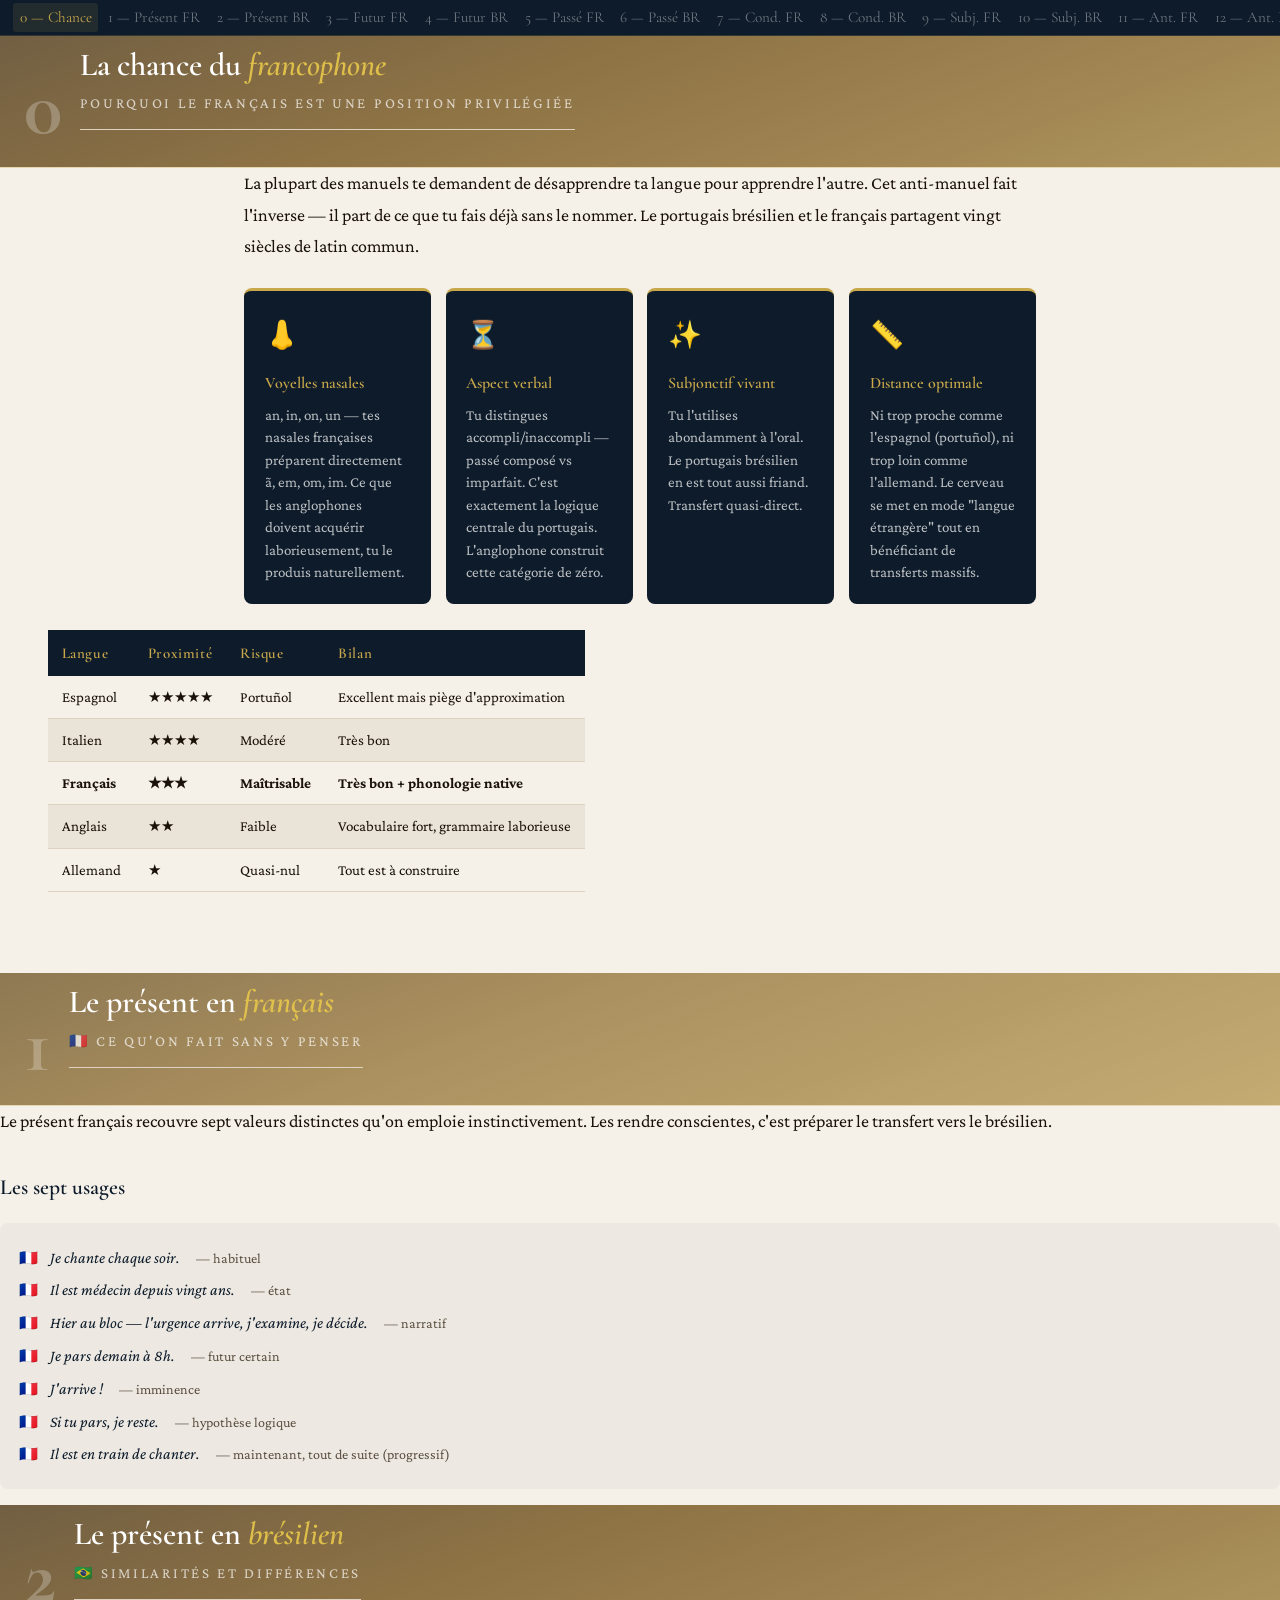
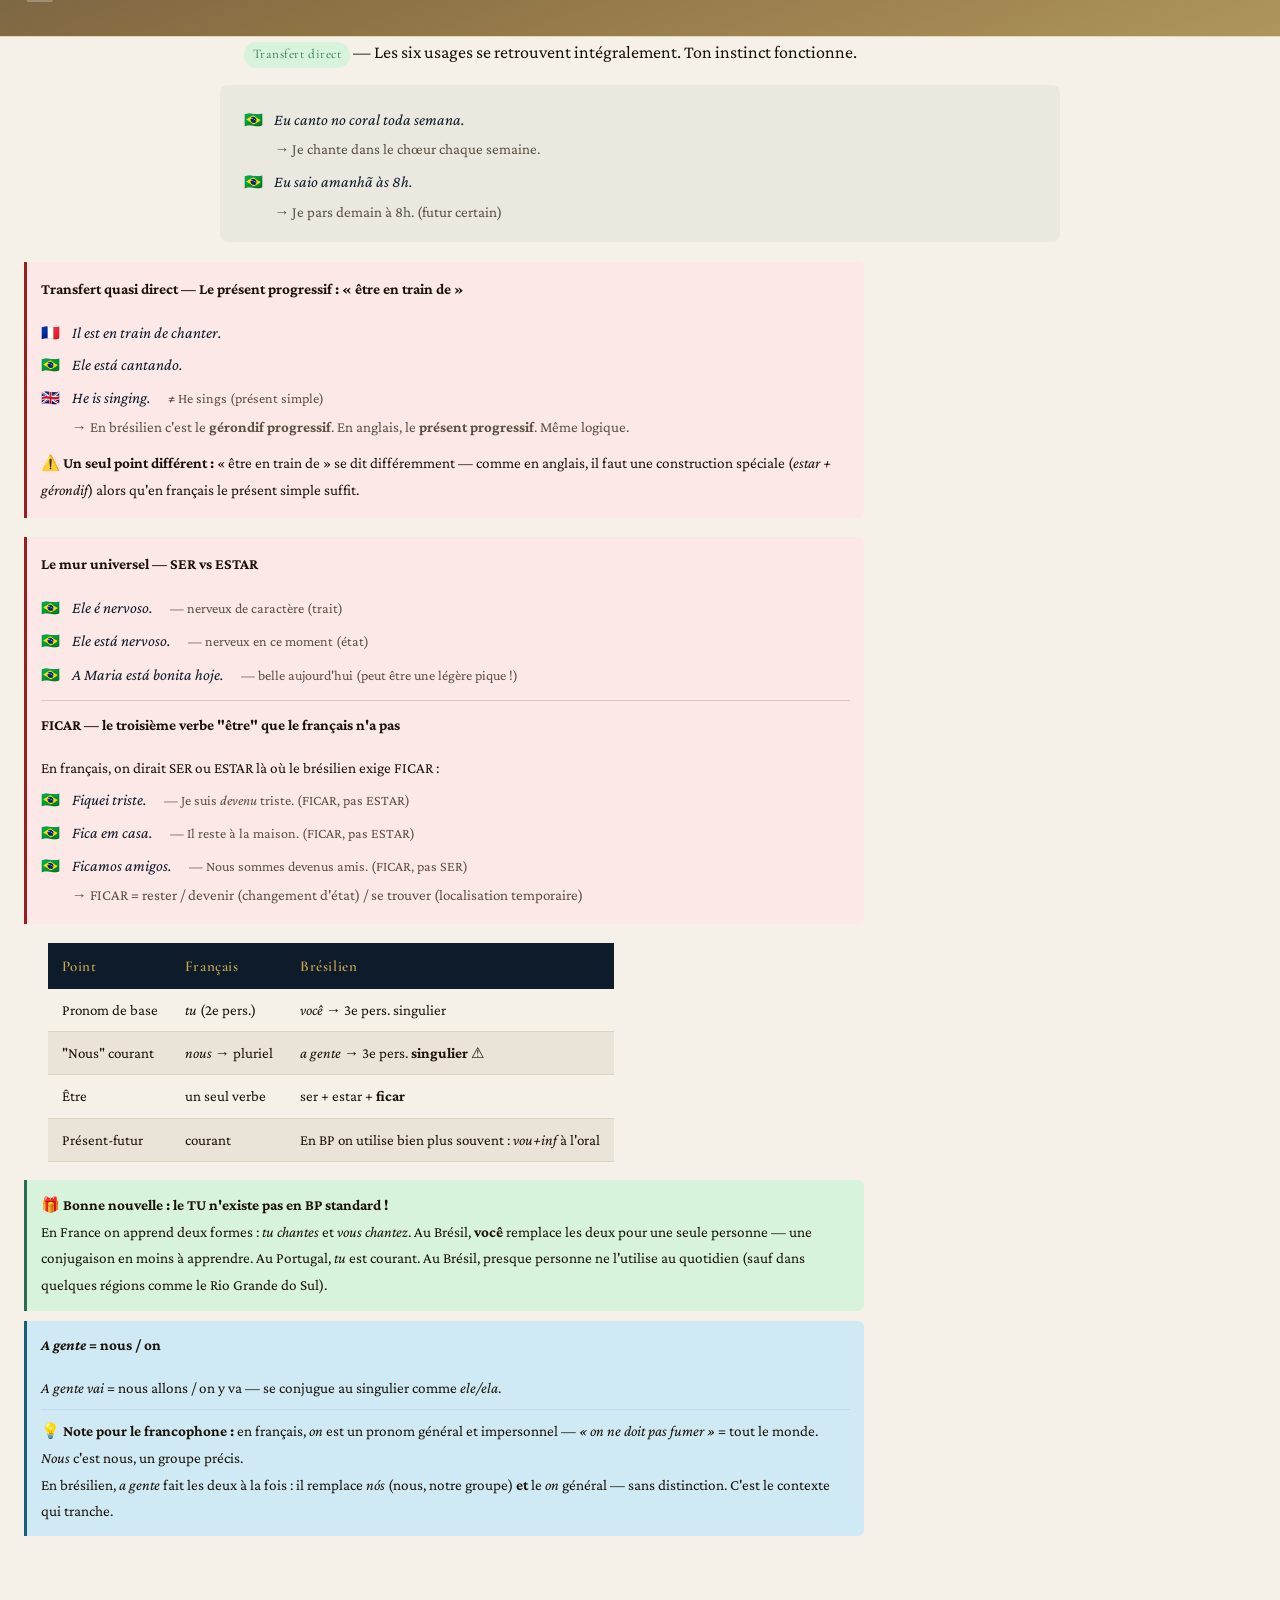
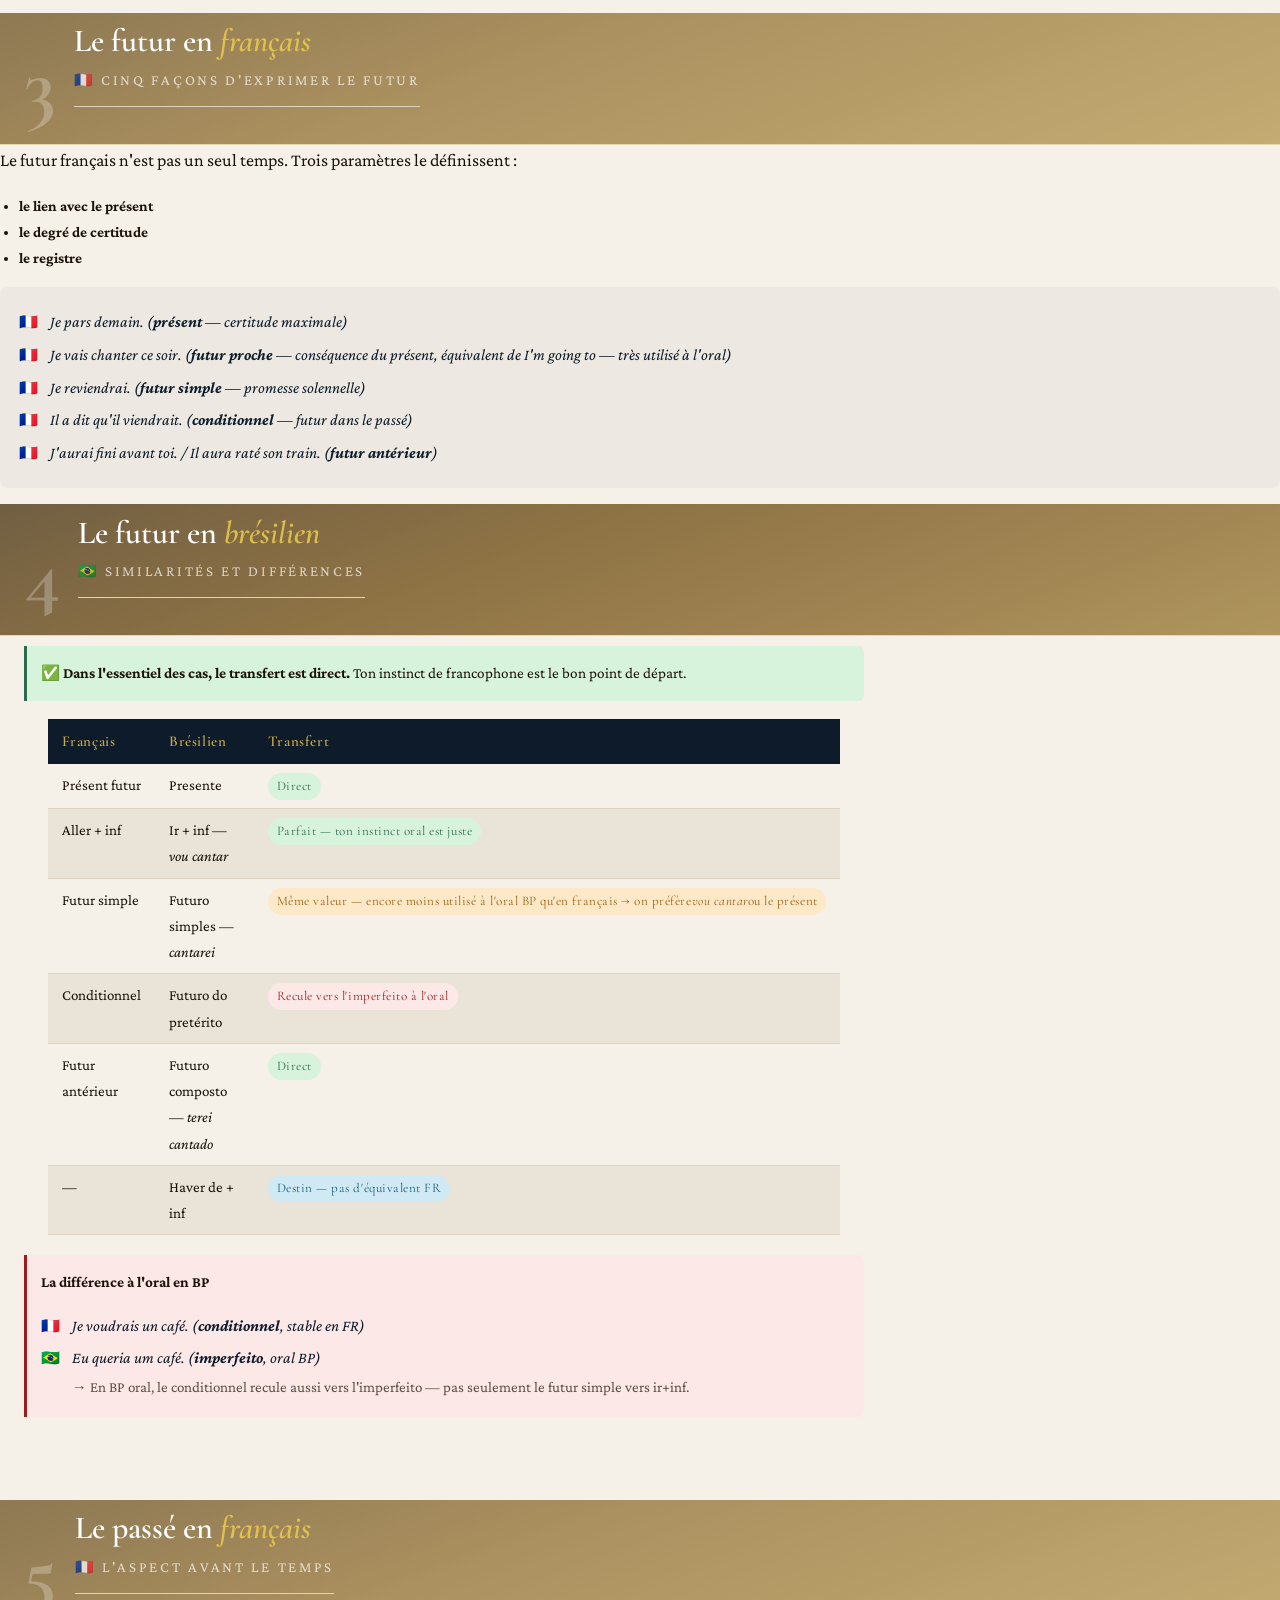
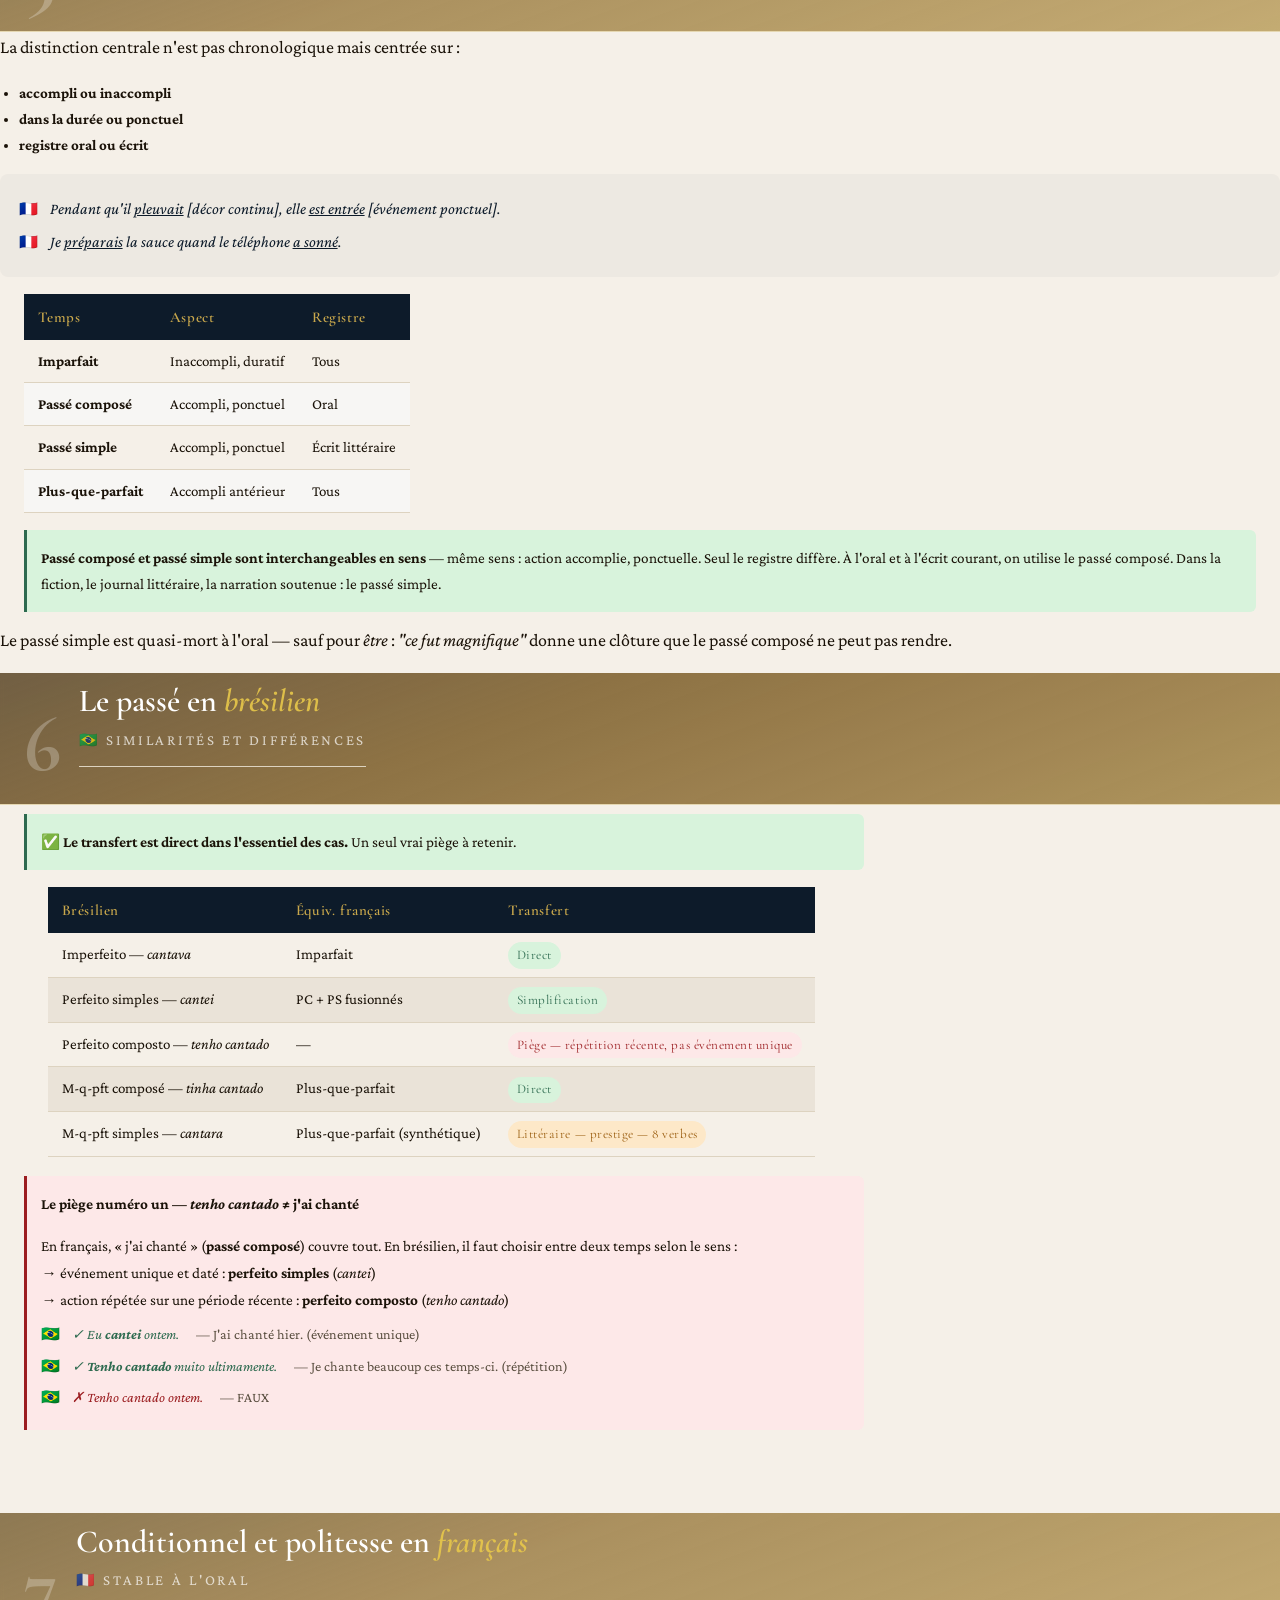
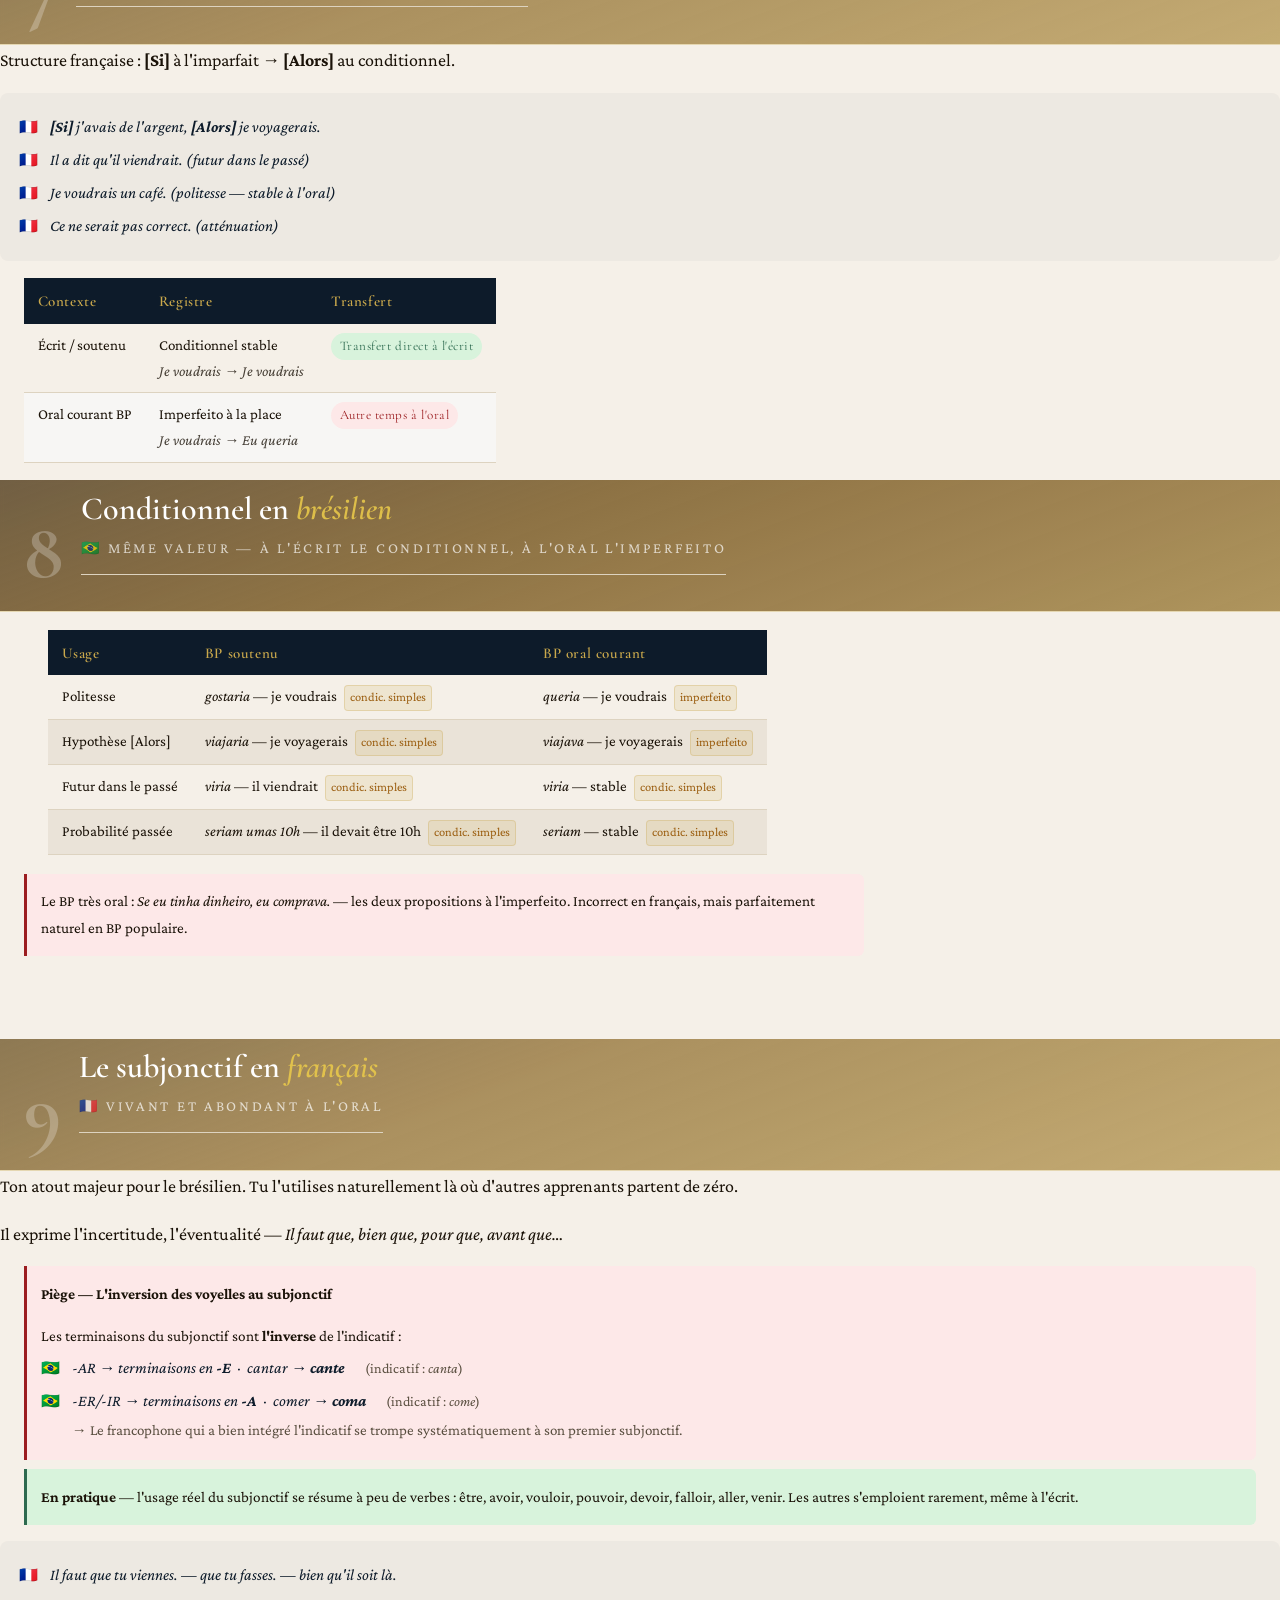
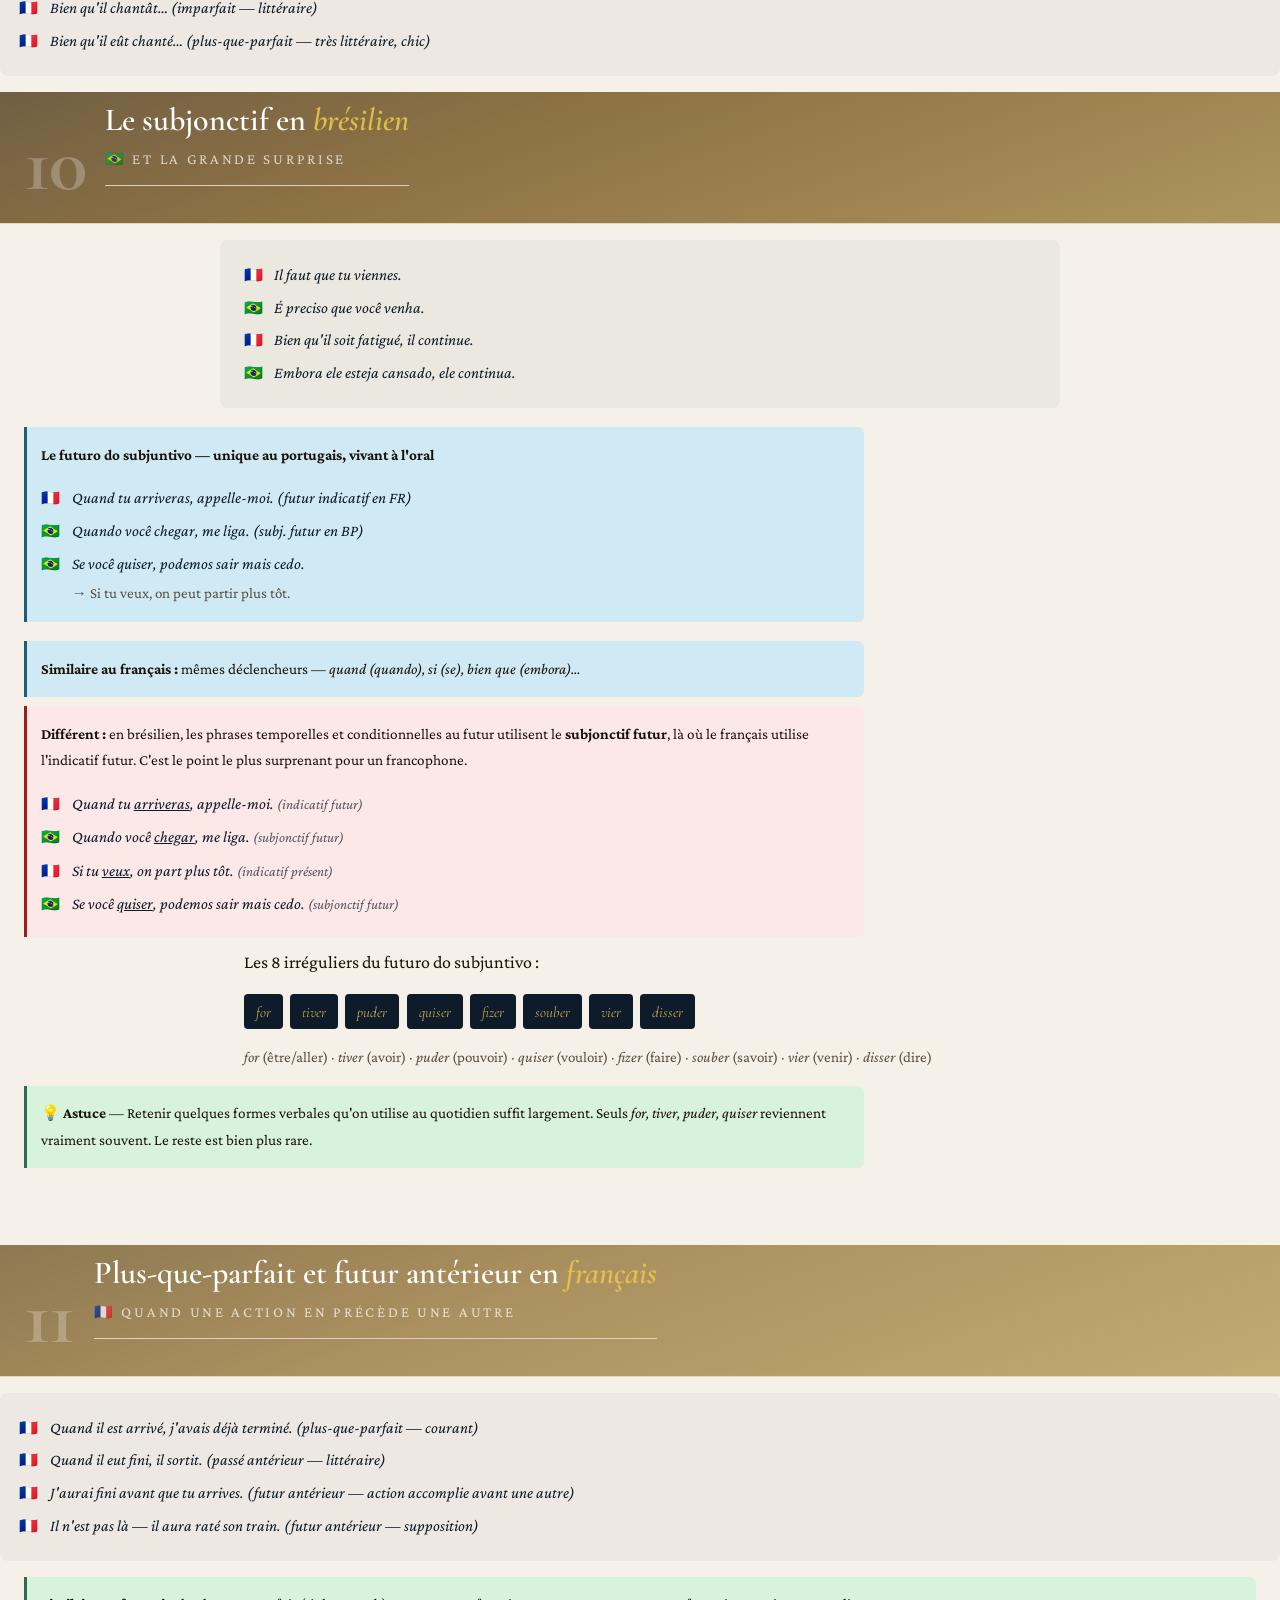
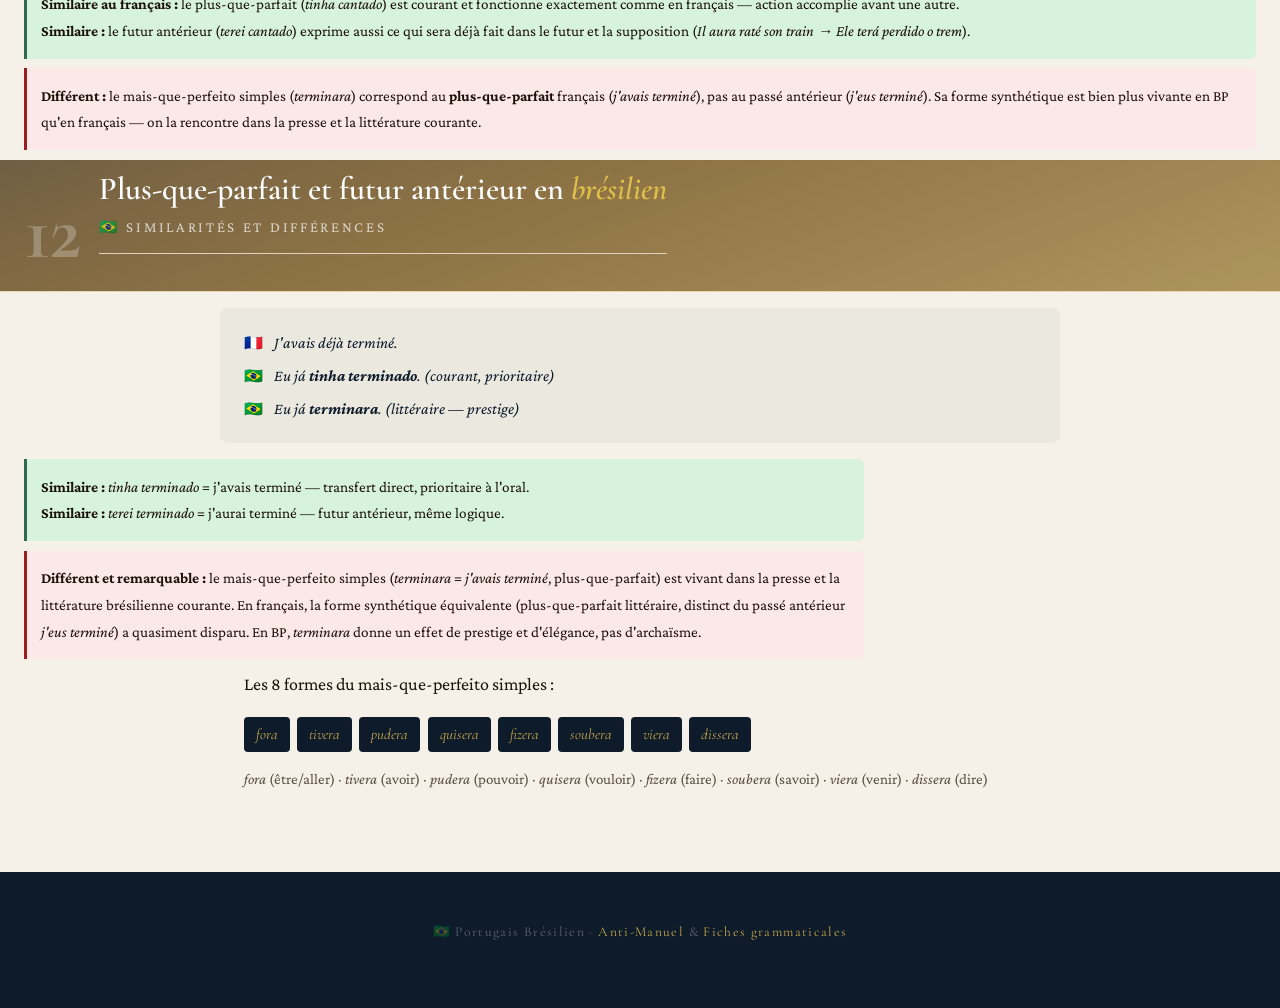
==== commit 9939d892: "Add files via upload" ====
--- a/ref-fr.html
+++ b/ref-fr.html
@@ -1,781 +1,2372 @@
-<!DOCTYPE html PUBLIC "-//W3C//DTD HTML 4.01//EN" "http://www.w3.org/TR/html4/strict.dtd">
-<html>
+<!DOCTYPE html>
+<html lang="fr">
 <head>
-  <meta http-equiv="Content-Type" content="text/html; charset=utf-8">
-  <meta http-equiv="Content-Style-Type" content="text/css">
-  <title></title>
-  <meta name="Generator" content="Cocoa HTML Writer">
-  <meta name="CocoaVersion" content="2685.4">
-  <style type="text/css">
-    body {background-color: #f2ece2}
-    p.p1 {margin: 0.0px 0.0px 0.0px 0.0px; font: 11.4px 'Helvetica Neue'; color: #ffffff; color: rgba(255, 255, 255, 0.4); -webkit-text-stroke: rgba(255, 255, 255, 0.4)}
-    p.p2 {margin: 0.0px 0.0px 0.0px 0.0px; font: 50.4px 'Helvetica Neue'; color: #e8e2d0; -webkit-text-stroke: #e8e2d0}
-    p.p4 {margin: 0.0px 0.0px 0.0px 0.0px; font: 9.8px 'Helvetica Neue'; color: #483e31; -webkit-text-stroke: #483e31}
-    p.p5 {margin: 0.0px 0.0px 12.0px 0.0px; font: 18.0px 'Helvetica Neue'; color: #140f09; -webkit-text-stroke: #140f09}
-    p.p6 {margin: 0.0px 0.0px 0.0px 0.0px; font: 20.4px '.Apple Color Emoji UI'; color: #ffffff; -webkit-text-stroke: #ffffff}
-    p.p7 {margin: 0.0px 0.0px 0.0px 0.0px; font: 12.0px 'Helvetica Neue'; color: #bc993c; -webkit-text-stroke: #bc993c}
-    p.p8 {margin: 0.0px 0.0px 0.0px 0.0px; font: 10.3px 'Helvetica Neue'; color: #ffffff; color: rgba(255, 255, 255, 0.72); -webkit-text-stroke: rgba(255, 255, 255, 0.72)}
-    p.p9 {margin: 0.0px 0.0px 0.0px 0.0px; font: 10.3px 'Helvetica Neue'; color: #ffffff; color: rgba(255, 255, 255, 0.72); -webkit-text-stroke: rgba(255, 255, 255, 0.72); background-color: #0c141f}
-    p.p10 {margin: 0.0px 0.0px 0.0px 0.0px; font: 12.0px 'Helvetica Neue'; color: #0c141f; -webkit-text-stroke: #0c141f; background-color: #0c141f; background-color: rgba(12, 20, 31, 0.031); min-height: 14.0px}
-    p.p11 {margin: 0.0px 0.0px 0.0px 0.0px; font: 10.3px 'Helvetica Neue'; color: #ffffff; color: rgba(255, 255, 255, 0.72); -webkit-text-stroke: rgba(255, 255, 255, 0.72); min-height: 12.0px}
-    p.p12 {margin: 0.0px 0.0px 0.0px 0.0px; font: 9.8px 'Helvetica Neue'; color: #bc993c; -webkit-text-stroke: #bc993c}
-    p.p13 {margin: 0.0px 0.0px 0.0px 0.0px; font: 10.6px 'Helvetica Neue'; color: #140f09; -webkit-text-stroke: #140f09}
-    p.p14 {margin: 0.0px 0.0px 0.0px 0.0px; font: 11.4px '.Apple Color Emoji UI'; color: #140f09; -webkit-text-stroke: #140f09}
-    p.p15 {margin: 0.0px 0.0px 0.0px 0.0px; font: 12.0px 'Helvetica Neue'; color: #0c141f; -webkit-text-stroke: #0c141f}
-    p.p16 {margin: 0.0px 0.0px 0.0px 0.0px; font: 10.2px 'Helvetica Neue'; color: #483e31; -webkit-text-stroke: #483e31; background-color: #0c141f; background-color: rgba(12, 20, 31, 0.031)}
-    p.p17 {margin: 0.0px 0.0px 0.0px 0.0px; font: 10.2px 'Helvetica Neue'; color: #483e31; -webkit-text-stroke: #483e31}
-    p.p18 {margin: 0.0px 0.0px 0.0px 0.0px; font: 10.0px 'Helvetica Neue'; color: #483e31; -webkit-text-stroke: #483e31}
-    p.p19 {margin: 0.0px 0.0px 0.0px 0.0px; font: 10.0px 'Helvetica Neue'; color: #483e31; -webkit-text-stroke: #483e31; background-color: #0c141f; background-color: rgba(12, 20, 31, 0.039)}
-    p.p20 {margin: 0.0px 0.0px 12.0px 0.0px; font: 9.8px 'Helvetica Neue'; color: #24583e}
-    p.p21 {margin: 0.0px 0.0px 0.0px 0.0px; font: 9.8px 'Helvetica Neue'; color: #24583e; -webkit-text-stroke: #24583e}
-    p.p22 {margin: 0.0px 0.0px 0.0px 0.0px; font: 9.8px 'Helvetica Neue'; color: #884b0f; -webkit-text-stroke: #884b0f}
-    p.p23 {margin: 0.0px 0.0px 0.0px 0.0px; font: 9.8px 'Helvetica Neue'; color: #870f19; -webkit-text-stroke: #870f19}
-    p.p24 {margin: 0.0px 0.0px 0.0px 0.0px; font: 9.8px 'Helvetica Neue'; color: #174b67; -webkit-text-stroke: #174b67}
-    p.p25 {margin: 0.0px 0.0px 0.0px 0.0px; font: 18.0px 'Helvetica Neue'; color: #140f09; -webkit-text-stroke: #140f09}
-    p.p26 {margin: 0.0px 0.0px 0.0px 0.0px; font: 12.0px 'Helvetica Neue'; color: #24583e; -webkit-text-stroke: #24583e}
-    p.p27 {margin: 0.0px 0.0px 0.0px 0.0px; font: 12.0px 'Helvetica Neue'; color: #870f19; -webkit-text-stroke: #870f19}
-    p.p28 {margin: 0.0px 0.0px 0.0px 0.0px; font: 12.0px 'Helvetica Neue'; color: #0c141f; -webkit-text-stroke: #0c141f; background-color: #0c141f; background-color: rgba(12, 20, 31, 0.031)}
-    p.p29 {margin: 0.0px 0.0px 0.0px 0.0px; font: 9.8px '.Apple Color Emoji UI'; color: #483e31; -webkit-text-stroke: #483e31; min-height: 12.0px}
-    p.p30 {margin: 0.0px 0.0px 12.0px 0.0px; font: 9.8px 'Helvetica Neue'; color: #24583e; background-color: #d0f1d4}
-    p.p31 {margin: 0.0px 0.0px 0.0px 0.0px; font: 9.8px 'Helvetica Neue'; color: #870f19}
-    p.p32 {margin: 0.0px 0.0px 0.0px 0.0px; font: 18.0px 'Helvetica Neue'; color: #140f09; -webkit-text-stroke: #140f09; min-height: 21.0px}
-    p.p33 {margin: 0.0px 0.0px 0.0px 0.0px; font: 18.0px 'Helvetica Neue'; color: #140f09; -webkit-text-stroke: #140f09; background-color: #fce2e2}
-    p.p34 {margin: 0.0px 0.0px 12.0px 0.0px; font: 9.8px '.Apple Color Emoji UI'; color: #483e31; -webkit-text-stroke: #483e31; min-height: 12.0px}
-    p.p35 {margin: 0.0px 0.0px 0.0px 0.0px; font: 11.4px '.SF NS'; color: #140f09; -webkit-text-stroke: #140f09; background-color: #0c141f; background-color: rgba(12, 20, 31, 0.031)}
-    p.p36 {margin: 0.0px 0.0px 0.0px 0.0px; font: 12.0px 'Helvetica Neue'; color: #0c141f; -webkit-text-stroke: #0c141f; background-color: #0c141f; background-color: rgba(12, 20, 31, 0.031); min-height: 15.0px}
-    p.p37 {margin: 0.0px 0.0px 0.0px 0.0px; font: 9.8px '.SF NS'; color: #483e31; -webkit-text-stroke: #483e31}
-    p.p38 {margin: 0.0px 0.0px 0.0px 0.0px; font: 12.0px 'Helvetica Neue'; color: #0c141f; -webkit-text-stroke: #0c141f; background-color: #0c141f; background-color: rgba(12, 20, 31, 0.039)}
-    p.p39 {margin: 0.0px 0.0px 0.0px 0.0px; font: 9.8px '.SF NS'; color: #483e31}
-    p.p40 {margin: 0.0px 0.0px 0.0px 0.0px; font: 11.4px 'Helvetica Neue'; color: #bc993c; -webkit-text-stroke: #bc993c; background-color: #0c141f}
-    p.p41 {margin: 0.0px 0.0px 12.0px 0.0px; text-align: center; font: 10.2px 'Helvetica Neue'; color: #bc993c; -webkit-text-stroke: #bc993c}
-    p.p42 {margin: 0.0px 0.0px 12.0px 0.0px; text-align: center; font: 9.8px 'Helvetica Neue'; color: #ffffff; color: rgba(255, 255, 255, 0.33); -webkit-text-stroke: rgba(255, 255, 255, 0.33)}
-    span.s1 {font-kerning: none; background-color: #0c141f}
-    span.s2 {font-kerning: none}
-    span.s3 {font-kerning: none; color: #bc993c; -webkit-text-stroke: 0px #bc993c}
-    span.s4 {font: 9.8px '.Apple Color Emoji UI'; font-kerning: none}
-    span.s5 {font-kerning: none; background-color: rgba(12, 20, 31, 0.031)}
-    span.s6 {font: 11.4px '.Apple Color Emoji UI'; font-kerning: none; background-color: rgba(12, 20, 31, 0.031)}
-    span.s7 {font: 10.2px 'Helvetica Neue'; font-kerning: none; background-color: rgba(12, 20, 31, 0.031)}
-    span.s8 {font: 9.8px 'Helvetica Neue'; font-kerning: none; color: #24583e; background-color: #d0f1d4; -webkit-text-stroke: 0px #24583e}
-    span.s9 {font-kerning: none; background-color: rgba(12, 20, 31, 0.039)}
-    span.s10 {font: 11.4px '.Apple Color Emoji UI'; font-kerning: none; background-color: rgba(12, 20, 31, 0.039)}
-    span.s11 {font: 10.0px 'Lucida Grande'; font-kerning: none; -webkit-text-stroke: 0px #000000}
-    span.s12 {font-kerning: none; -webkit-text-stroke: 0px #000000}
-    span.s13 {font-kerning: none; background-color: #fce2e2}
-    span.s14 {font: 10.2px 'Helvetica Neue'; font-kerning: none; background-color: #fce2e2}
-    span.s15 {font-kerning: none; background-color: #d0f1d4}
-    span.s16 {font-kerning: none; background-color: #fce3bc}
-    span.s17 {font-kerning: none; background-color: #c6e5f2}
-    span.s18 {text-decoration: underline ; font-kerning: none; background-color: rgba(12, 20, 31, 0.031)}
-    span.s19 {font: 9.4px 'Helvetica Neue'; font-kerning: none; color: #884b0f; background-color: rgba(188, 153, 60, 0.15); -webkit-text-stroke: 0px #884b0f}
-    span.s20 {font: 11.4px '.Apple Color Emoji UI'; font-kerning: none}
-    span.s21 {font: 9.8px '.SF NS'; font-kerning: none; -webkit-text-stroke: 0px #000000}
-    span.s22 {font: 9.8px '.Apple Color Emoji UI'; font-kerning: none; -webkit-text-stroke: 0px #000000}
-    span.s23 {font: 9.8px '.SF NS'; font-kerning: none}
-    span.s24 {font: 10.2px '.Apple Color Emoji UI'; font-kerning: none; color: rgba(255, 255, 255, 0.33); background-color: #0c141f; -webkit-text-stroke: 0px rgba(255, 255, 255, 0.33)}
-    span.s25 {font-kerning: none; color: rgba(255, 255, 255, 0.33); background-color: #0c141f; -webkit-text-stroke: 0px rgba(255, 255, 255, 0.33)}
-    td.td1 {width: 61.2px; background-color: #0c141f; margin: 0.5px 0.5px 0.5px 0.5px; padding: 7.2px 10.2px 7.2px 10.2px}
-    td.td2 {width: 73.2px; background-color: #0c141f; margin: 0.5px 0.5px 0.5px 0.5px; padding: 7.2px 10.2px 7.2px 10.2px}
-    td.td3 {width: 70.7px; background-color: #0c141f; margin: 0.5px 0.5px 0.5px 0.5px; padding: 7.2px 10.2px 7.2px 10.2px}
-    td.td4 {width: 184.2px; background-color: #0c141f; margin: 0.5px 0.5px 0.5px 0.5px; padding: 7.2px 10.2px 7.2px 10.2px}
-    td.td5 {width: 61.2px; margin: 0.5px 0.5px 0.5px 0.5px; border-style: solid; border-width: 0.0px 0.0px 1.0px 0.0px; border-color: #140f09 #140f09 #d5c9b3 #140f09; padding: 6.0px 10.2px 6.0px 10.2px}
-    td.td6 {width: 73.2px; margin: 0.5px 0.5px 0.5px 0.5px; border-style: solid; border-width: 0.0px 0.0px 1.0px 0.0px; border-color: #140f09 #140f09 #d5c9b3 #140f09; padding: 6.0px 10.2px 6.0px 10.2px}
-    td.td7 {width: 70.7px; margin: 0.5px 0.5px 0.5px 0.5px; border-style: solid; border-width: 0.0px 0.0px 1.0px 0.0px; border-color: #140f09 #140f09 #d5c9b3 #140f09; padding: 6.0px 10.2px 6.0px 10.2px}
-    td.td8 {width: 184.2px; margin: 0.5px 0.5px 0.5px 0.5px; border-style: solid; border-width: 0.0px 0.0px 1.0px 0.0px; border-color: #140f09 #140f09 #d5c9b3 #140f09; padding: 6.0px 10.2px 6.0px 10.2px}
-    td.td9 {width: 61.2px; background-color: #d3c8b6; background-color: rgba(211, 200, 182, 0.45); margin: 0.5px 0.5px 0.5px 0.5px; border-style: solid; border-width: 0.0px 0.0px 1.0px 0.0px; border-color: #140f09 #140f09 #d5c9b3 #140f09; padding: 6.0px 10.2px 6.0px 10.2px}
-    td.td10 {width: 73.2px; background-color: #d3c8b6; background-color: rgba(211, 200, 182, 0.45); margin: 0.5px 0.5px 0.5px 0.5px; border-style: solid; border-width: 0.0px 0.0px 1.0px 0.0px; border-color: #140f09 #140f09 #d5c9b3 #140f09; padding: 6.0px 10.2px 6.0px 10.2px}
-    td.td11 {width: 70.7px; background-color: #d3c8b6; background-color: rgba(211, 200, 182, 0.45); margin: 0.5px 0.5px 0.5px 0.5px; border-style: solid; border-width: 0.0px 0.0px 1.0px 0.0px; border-color: #140f09 #140f09 #d5c9b3 #140f09; padding: 6.0px 10.2px 6.0px 10.2px}
-    td.td12 {width: 184.2px; background-color: #d3c8b6; background-color: rgba(211, 200, 182, 0.45); margin: 0.5px 0.5px 0.5px 0.5px; border-style: solid; border-width: 0.0px 0.0px 1.0px 0.0px; border-color: #140f09 #140f09 #d5c9b3 #140f09; padding: 6.0px 10.2px 6.0px 10.2px}
-    td.td13 {width: 87.1px; background-color: #0c141f; margin: 0.5px 0.5px 0.5px 0.5px; padding: 7.2px 10.2px 7.2px 10.2px}
-    td.td14 {width: 76.0px; background-color: #0c141f; margin: 0.5px 0.5px 0.5px 0.5px; padding: 7.2px 10.2px 7.2px 10.2px}
-    td.td15 {width: 153.5px; background-color: #0c141f; margin: 0.5px 0.5px 0.5px 0.5px; padding: 7.2px 10.2px 7.2px 10.2px}
-    td.td16 {width: 87.1px; margin: 0.5px 0.5px 0.5px 0.5px; border-style: solid; border-width: 0.0px 0.0px 1.0px 0.0px; border-color: #140f09 #140f09 #d5c9b3 #140f09; padding: 6.0px 10.2px 6.0px 10.2px}
-    td.td17 {width: 76.0px; margin: 0.5px 0.5px 0.5px 0.5px; border-style: solid; border-width: 0.0px 0.0px 1.0px 0.0px; border-color: #140f09 #140f09 #d5c9b3 #140f09; padding: 6.0px 10.2px 6.0px 10.2px}
-    td.td18 {width: 153.5px; margin: 0.5px 0.5px 0.5px 0.5px; border-style: solid; border-width: 0.0px 0.0px 1.0px 0.0px; border-color: #140f09 #140f09 #d5c9b3 #140f09; padding: 6.0px 10.2px 6.0px 10.2px}
-    td.td19 {width: 87.1px; background-color: #d3c8b6; background-color: rgba(211, 200, 182, 0.45); margin: 0.5px 0.5px 0.5px 0.5px; border-style: solid; border-width: 0.0px 0.0px 1.0px 0.0px; border-color: #140f09 #140f09 #d5c9b3 #140f09; padding: 6.0px 10.2px 6.0px 10.2px}
-    td.td20 {width: 76.0px; background-color: #d3c8b6; background-color: rgba(211, 200, 182, 0.45); margin: 0.5px 0.5px 0.5px 0.5px; border-style: solid; border-width: 0.0px 0.0px 1.0px 0.0px; border-color: #140f09 #140f09 #d5c9b3 #140f09; padding: 6.0px 10.2px 6.0px 10.2px}
-    td.td21 {width: 153.5px; background-color: #d3c8b6; background-color: rgba(211, 200, 182, 0.45); margin: 0.5px 0.5px 0.5px 0.5px; border-style: solid; border-width: 0.0px 0.0px 1.0px 0.0px; border-color: #140f09 #140f09 #d5c9b3 #140f09; padding: 6.0px 10.2px 6.0px 10.2px}
-    td.td22 {width: 98.0px; background-color: #0c141f; margin: 0.5px 0.5px 0.5px 0.5px; padding: 7.2px 10.2px 7.2px 10.2px}
-    td.td23 {width: 146.0px; background-color: #0c141f; margin: 0.5px 0.5px 0.5px 0.5px; padding: 7.2px 10.2px 7.2px 10.2px}
-    td.td24 {width: 222.0px; background-color: #0c141f; margin: 0.5px 0.5px 0.5px 0.5px; padding: 7.2px 10.2px 7.2px 10.2px}
-    td.td25 {width: 98.0px; margin: 0.5px 0.5px 0.5px 0.5px; border-style: solid; border-width: 0.0px 0.0px 1.0px 0.0px; border-color: #140f09 #140f09 #d5c9b3 #140f09; padding: 6.0px 10.2px 6.0px 10.2px}
-    td.td26 {width: 146.0px; margin: 0.5px 0.5px 0.5px 0.5px; border-style: solid; border-width: 0.0px 0.0px 1.0px 0.0px; border-color: #140f09 #140f09 #d5c9b3 #140f09; padding: 6.0px 10.2px 6.0px 10.2px}
-    td.td27 {width: 222.0px; margin: 0.5px 0.5px 0.5px 0.5px; border-style: solid; border-width: 0.0px 0.0px 1.0px 0.0px; border-color: #140f09 #140f09 #d5c9b3 #140f09; padding: 6.0px 10.2px 6.0px 10.2px}
-    td.td28 {width: 98.0px; background-color: #d3c8b6; background-color: rgba(211, 200, 182, 0.45); margin: 0.5px 0.5px 0.5px 0.5px; border-style: solid; border-width: 0.0px 0.0px 1.0px 0.0px; border-color: #140f09 #140f09 #d5c9b3 #140f09; padding: 6.0px 10.2px 6.0px 10.2px}
-    td.td29 {width: 146.0px; background-color: #d3c8b6; background-color: rgba(211, 200, 182, 0.45); margin: 0.5px 0.5px 0.5px 0.5px; border-style: solid; border-width: 0.0px 0.0px 1.0px 0.0px; border-color: #140f09 #140f09 #d5c9b3 #140f09; padding: 6.0px 10.2px 6.0px 10.2px}
-    td.td30 {width: 222.0px; background-color: #d3c8b6; background-color: rgba(211, 200, 182, 0.45); margin: 0.5px 0.5px 0.5px 0.5px; border-style: solid; border-width: 0.0px 0.0px 1.0px 0.0px; border-color: #140f09 #140f09 #d5c9b3 #140f09; padding: 6.0px 10.2px 6.0px 10.2px}
-    td.td31 {width: 93.1px; background-color: #0c141f; margin: 0.5px 0.5px 0.5px 0.5px; padding: 7.2px 10.2px 7.2px 10.2px}
-    td.td32 {width: 101.6px; background-color: #0c141f; margin: 0.5px 0.5px 0.5px 0.5px; padding: 7.2px 10.2px 7.2px 10.2px}
-    td.td33 {width: 79.0px; background-color: #0c141f; margin: 0.5px 0.5px 0.5px 0.5px; padding: 7.2px 10.2px 7.2px 10.2px}
-    td.td34 {width: 93.1px; margin: 0.5px 0.5px 0.5px 0.5px; border-style: solid; border-width: 0.0px 0.0px 1.0px 0.0px; border-color: #140f09 #140f09 #d5c9b3 #140f09; padding: 6.0px 10.2px 6.0px 10.2px}
-    td.td35 {width: 101.6px; margin: 0.5px 0.5px 0.5px 0.5px; border-style: solid; border-width: 0.0px 0.0px 1.0px 0.0px; border-color: #140f09 #140f09 #d5c9b3 #140f09; padding: 6.0px 10.2px 6.0px 10.2px}
-    td.td36 {width: 79.0px; margin: 0.5px 0.5px 0.5px 0.5px; border-style: solid; border-width: 0.0px 0.0px 1.0px 0.0px; border-color: #140f09 #140f09 #d5c9b3 #140f09; padding: 6.0px 10.2px 6.0px 10.2px}
-    td.td37 {width: 93.1px; background-color: #f6f6f6; background-color: rgba(246, 246, 246, 0.8); margin: 0.5px 0.5px 0.5px 0.5px; border-style: solid; border-width: 0.0px 0.0px 1.0px 0.0px; border-color: #140f09 #140f09 #d5c9b3 #140f09; padding: 6.0px 10.2px 6.0px 10.2px}
-    td.td38 {width: 101.6px; background-color: #f6f6f6; background-color: rgba(246, 246, 246, 0.8); margin: 0.5px 0.5px 0.5px 0.5px; border-style: solid; border-width: 0.0px 0.0px 1.0px 0.0px; border-color: #140f09 #140f09 #d5c9b3 #140f09; padding: 6.0px 10.2px 6.0px 10.2px}
-    td.td39 {width: 79.0px; background-color: #f6f6f6; background-color: rgba(246, 246, 246, 0.8); margin: 0.5px 0.5px 0.5px 0.5px; border-style: solid; border-width: 0.0px 0.0px 1.0px 0.0px; border-color: #140f09 #140f09 #d5c9b3 #140f09; padding: 6.0px 10.2px 6.0px 10.2px}
-    td.td40 {width: 167.0px; background-color: #0c141f; margin: 0.5px 0.5px 0.5px 0.5px; padding: 7.2px 10.2px 7.2px 10.2px}
-    td.td41 {width: 107.0px; background-color: #0c141f; margin: 0.5px 0.5px 0.5px 0.5px; padding: 7.2px 10.2px 7.2px 10.2px}
-    td.td42 {width: 233.0px; background-color: #0c141f; margin: 0.5px 0.5px 0.5px 0.5px; padding: 7.2px 10.2px 7.2px 10.2px}
-    td.td43 {width: 167.0px; margin: 0.5px 0.5px 0.5px 0.5px; border-style: solid; border-width: 0.0px 0.0px 1.0px 0.0px; border-color: #140f09 #140f09 #d5c9b3 #140f09; padding: 6.0px 10.2px 6.0px 10.2px}
-    td.td44 {width: 107.0px; margin: 0.5px 0.5px 0.5px 0.5px; border-style: solid; border-width: 0.0px 0.0px 1.0px 0.0px; border-color: #140f09 #140f09 #d5c9b3 #140f09; padding: 6.0px 10.2px 6.0px 10.2px}
-    td.td45 {width: 233.0px; margin: 0.5px 0.5px 0.5px 0.5px; border-style: solid; border-width: 0.0px 0.0px 1.0px 0.0px; border-color: #140f09 #140f09 #d5c9b3 #140f09; padding: 6.0px 10.2px 6.0px 10.2px}
-    td.td46 {width: 167.0px; background-color: #d3c8b6; background-color: rgba(211, 200, 182, 0.45); margin: 0.5px 0.5px 0.5px 0.5px; border-style: solid; border-width: 0.0px 0.0px 1.0px 0.0px; border-color: #140f09 #140f09 #d5c9b3 #140f09; padding: 6.0px 10.2px 6.0px 10.2px}
-    td.td47 {width: 107.0px; background-color: #d3c8b6; background-color: rgba(211, 200, 182, 0.45); margin: 0.5px 0.5px 0.5px 0.5px; border-style: solid; border-width: 0.0px 0.0px 1.0px 0.0px; border-color: #140f09 #140f09 #d5c9b3 #140f09; padding: 6.0px 10.2px 6.0px 10.2px}
-    td.td48 {width: 233.0px; background-color: #d3c8b6; background-color: rgba(211, 200, 182, 0.45); margin: 0.5px 0.5px 0.5px 0.5px; border-style: solid; border-width: 0.0px 0.0px 1.0px 0.0px; border-color: #140f09 #140f09 #d5c9b3 #140f09; padding: 6.0px 10.2px 6.0px 10.2px}
-    td.td49 {width: 100.8px; background-color: #0c141f; margin: 0.5px 0.5px 0.5px 0.5px; padding: 7.2px 10.2px 7.2px 10.2px}
-    td.td50 {width: 245.4px; background-color: #0c141f; margin: 0.5px 0.5px 0.5px 0.5px; padding: 7.2px 10.2px 7.2px 10.2px}
-    td.td51 {width: 175.1px; background-color: #0c141f; margin: 0.5px 0.5px 0.5px 0.5px; padding: 7.2px 10.2px 7.2px 10.2px}
-    td.td52 {width: 100.8px; margin: 0.5px 0.5px 0.5px 0.5px; border-style: solid; border-width: 0.0px 0.0px 1.0px 0.0px; border-color: #140f09 #140f09 #d5c9b3 #140f09; padding: 6.0px 10.2px 6.0px 10.2px}
-    td.td53 {width: 245.4px; margin: 0.5px 0.5px 0.5px 0.5px; border-style: solid; border-width: 0.0px 0.0px 1.0px 0.0px; border-color: #140f09 #140f09 #d5c9b3 #140f09; padding: 6.0px 10.2px 6.0px 10.2px}
-    td.td54 {width: 175.1px; margin: 0.5px 0.5px 0.5px 0.5px; border-style: solid; border-width: 0.0px 0.0px 1.0px 0.0px; border-color: #140f09 #140f09 #d5c9b3 #140f09; padding: 6.0px 10.2px 6.0px 10.2px}
-    td.td55 {width: 100.8px; background-color: #d3c8b6; background-color: rgba(211, 200, 182, 0.45); margin: 0.5px 0.5px 0.5px 0.5px; border-style: solid; border-width: 0.0px 0.0px 1.0px 0.0px; border-color: #140f09 #140f09 #d5c9b3 #140f09; padding: 6.0px 10.2px 6.0px 10.2px}
-    td.td56 {width: 245.4px; background-color: #d3c8b6; background-color: rgba(211, 200, 182, 0.45); margin: 0.5px 0.5px 0.5px 0.5px; border-style: solid; border-width: 0.0px 0.0px 1.0px 0.0px; border-color: #140f09 #140f09 #d5c9b3 #140f09; padding: 6.0px 10.2px 6.0px 10.2px}
-    td.td57 {width: 175.1px; background-color: #d3c8b6; background-color: rgba(211, 200, 182, 0.45); margin: 0.5px 0.5px 0.5px 0.5px; border-style: solid; border-width: 0.0px 0.0px 1.0px 0.0px; border-color: #140f09 #140f09 #d5c9b3 #140f09; padding: 6.0px 10.2px 6.0px 10.2px}
-  </style>
+<meta charset="UTF-8">
+<meta name="viewport" content="width=device-width, initial-scale=1.0">
+<title>Portugais Brésilien — Anti-Manuel &amp; Fiches grammaticales</title>
+<link href="https://fonts.googleapis.com/css2?family=Cormorant+Garamond:ital,wght@0,300;0,400;0,600;0,700;1,300;1,400&family=Crimson+Pro:ital,wght@0,300;0,400;0,600;1,300;1,400&display=swap" rel="stylesheet">
+<style>
+/* ============================================================
+   CSS VARIABLES
+   ============================================================ */
+:root{
+  --midnight:#0d1b2a; --gold:#c9a84c; --gold-light:#e8c97a;
+  --cream:#f5f0e8; --cream-dark:#ede7d9;
+  --text:#1a1208; --text-light:#5a4f40;
+  --green:#2d6a4f; --green-light:#d8f3dc;
+  --amber:#9b5e10; --amber-light:#fde8c8;
+  --red:#9b1d20; --red-light:#fde8e8;
+  --blue:#1a5e7a; --blue-light:#d0eaf5;
+  --border:#ddd3c0;
+  --switcher-h:0px; --nav-h:36px; --ch-h:120px;
+}
+*{margin:0;padding:0;box-sizing:border-box;}
+html{scroll-behavior:smooth;}
+body{font-family:'Crimson Pro',Georgia,serif;background:var(--cream);color:var(--text);font-size:18px;line-height:1.75;}
+
+/* ============================================================
+   BOOK SWITCHER — top bar, always visible
+   ============================================================ */
+#book-switcher{
+  position:sticky;top:0;z-index:300;
+  background:var(--midnight);
+  height:var(--switcher-h);
+  display:flex;align-items:center;
+  justify-content:space-between;
+  padding:0 1.2rem;
+  border-bottom:2px solid rgba(201,168,76,.3);
+}
+.site-brand{
+  font-family:'Cormorant Garamond',serif;
+  color:var(--gold);font-size:.85rem;
+  letter-spacing:.15em;text-transform:uppercase;
+  white-space:nowrap;
+}
+.switcher-tabs{display:flex;gap:.3rem;}
+.stab{
+  font-family:'Cormorant Garamond',serif;
+  font-size:.82rem;letter-spacing:.04em;
+  padding:.3rem .9rem;border-radius:4px;
+  border:1px solid rgba(201,168,76,.25);
+  color:rgba(255,255,255,.45);
+  background:transparent;cursor:pointer;
+  transition:all .2s;white-space:nowrap;
+}
+.stab:hover{color:var(--gold);border-color:rgba(201,168,76,.6);}
+.stab.active{background:rgba(201,168,76,.15);color:var(--gold);border-color:rgba(201,168,76,.5);}
+
+/* ============================================================
+   HERO
+   ============================================================ */
+.hero{
+  background:var(--midnight);min-height:70vh;
+  display:flex;align-items:center;justify-content:center;
+  position:relative;overflow:hidden;
+}
+.hero-bg{position:absolute;inset:0;background:radial-gradient(ellipse at 30% 50%,#1a2f4a 0%,#0d1b2a 60%);}
+.hero-content{position:relative;z-index:2;text-align:center;padding:2rem;}
+.hero-label{font-family:'Cormorant Garamond',serif;color:var(--gold);font-size:.82rem;letter-spacing:.3em;text-transform:uppercase;margin-bottom:1.4rem;opacity:0;animation:fadeUp .8s ease .2s forwards;}
+.hero h1{font-family:'Cormorant Garamond',serif;font-size:clamp(2.4rem,7vw,5rem);font-weight:300;color:white;line-height:1.15;margin-bottom:.5rem;opacity:0;animation:fadeUp .8s ease .4s forwards;}
+.hero h1 em{font-style:italic;color:var(--gold-light);}
+.hero-sub{font-size:1.05rem;color:rgba(255,255,255,.5);font-style:italic;margin-bottom:2rem;opacity:0;animation:fadeUp .8s ease .6s forwards;}
+.hero-cta{display:flex;gap:.8rem;justify-content:center;flex-wrap:wrap;opacity:0;animation:fadeUp .8s ease .8s forwards;}
+.hero-btn{
+  font-family:'Cormorant Garamond',serif;font-size:.95rem;
+  padding:.55rem 1.5rem;border-radius:4px;cursor:pointer;
+  border:1px solid rgba(201,168,76,.5);transition:all .25s;
+  letter-spacing:.05em;
+}
+.hero-btn.primary{background:rgba(201,168,76,.2);color:var(--gold);}
+.hero-btn.primary:hover{background:rgba(201,168,76,.35);}
+.hero-btn.secondary{background:transparent;color:rgba(255,255,255,.5);border-color:rgba(255,255,255,.2);}
+.hero-btn.secondary:hover{color:white;border-color:rgba(255,255,255,.5);}
+.scroll-hint{position:absolute;bottom:1.5rem;left:50%;transform:translateX(-50%);color:rgba(255,255,255,.3);font-size:.72rem;letter-spacing:.2em;text-transform:uppercase;animation:pulse 2s ease-in-out infinite;}
+@keyframes fadeUp{from{opacity:0;transform:translateY(16px)}to{opacity:1;transform:translateY(0)}}
+@keyframes pulse{0%,100%{opacity:.3}50%{opacity:.8}}
+
+/* ============================================================
+   BOOK CONTAINER
+   ============================================================ */
+.book{display:none;}.book.visible{display:block;}
+
+
+/* ============================================================
+   SECTION NAV (shared by both books)
+   ============================================================ */
+.section-nav{
+  position:sticky;top:0;z-index:200;
+  background:var(--midnight);
+  border-bottom:1px solid rgba(201,168,76,.2);
+  height:var(--nav-h);display:flex;align-items:center;
+  padding:0 .8rem;gap:.2rem;
+  overflow-x:auto;-webkit-overflow-scrolling:touch;scrollbar-width:none;
+}
+.section-nav::-webkit-scrollbar{display:none;}
+.section-nav a,.section-nav button{
+  color:rgba(255,255,255,.4);text-decoration:none;
+  font-family:'Cormorant Garamond',serif;font-size:.95rem;
+  padding:.1rem .42rem;border-radius:3px;
+  transition:all .2s;white-space:nowrap;
+  background:transparent;border:none;cursor:pointer;
+}
+.section-nav a:hover,.section-nav a.active,
+.section-nav button:hover{color:var(--gold);background:rgba(201,168,76,.11);}
+
+/* ============================================================
+   ANTI-MANUEL — SECTIONS
+   ============================================================ */
+.am-section{padding:0 0 4rem;max-width:100%;}
+.am-section.alt-bg{background:white;max-width:100%;}
+.am-section.alt-bg .am-inner{max-width:840px;margin:0 auto;padding:0 1.5rem 4rem;}
+.am-sn{font-family:'Cormorant Garamond',serif;font-size:4.2rem;font-weight:700;color:var(--cream-dark);line-height:1;margin-bottom:-.7rem;letter-spacing:-.02em;}
+.alt-bg 
+.am-head{display:flex;justify-content:space-between;align-items:flex-start;gap:1rem;flex-wrap:wrap;flex:1;}
+/* Contenu des sections brésiliennes centré et limité */
+.am-section > p,
+.am-section > div:not(.am-header),
+.am-section > table,
+.am-section > h2,
+.am-section > h3{max-width:840px;margin-left:auto;margin-right:auto;padding-left:1.5rem;padding-right:1.5rem;}
+
+h2{font-family:'Cormorant Garamond',serif;font-size:2rem;font-weight:600;color:var(--midnight);margin-bottom:.4rem;line-height:1.2;}
+h2 em{font-style:italic;color:var(--gold);}
+.am-header{
+  position:sticky;
+  top:calc(var(--switcher-h) + var(--nav-h));
+  z-index:100;
+  min-height:var(--ch-h);
+  overflow:hidden;
+  display:flex;
+  align-items:center;
+  gap:1.2rem;
+  padding:.6rem 1.5rem .5rem;
+  backdrop-filter:blur(2px);
+  -webkit-backdrop-filter:blur(2px);
+}
+.am-bg{
+  position:absolute;
+  inset:-40px 0;
+  will-change:transform;
+  opacity:1;
+}
+.alt-bg .am-header .am-bg{
+  background:linear-gradient(160deg, rgba(100,75,30,.75) 0%, rgba(160,130,75,.88) 40%, rgba(195,170,110,.95) 100%);
+}
+.am-section .am-header .am-bg{
+  background:linear-gradient(160deg, rgba(70,50,20,.78) 0%, rgba(130,100,50,.90) 40%, rgba(175,148,90,.96) 100%);
+}
+.am-header{border-bottom:1px solid rgba(201,168,76,.35);}
+
+
+.am-header .am-sn{flex-shrink:0;position:relative;z-index:1;color:rgba(255,255,255,.25);font-size:5rem;}
+.am-header .am-head{position:relative;z-index:1;background:transparent;}
+.am-header h2{color:#fff !important;}
+.am-header h2 em{color:rgba(232,200,74,.9) !important;}
+.am-header .slang{color:rgba(255,255,255,.7) !important;}
+.slang{font-size:.82rem;color:var(--text-light);letter-spacing:.18em;text-transform:uppercase;margin-bottom:1.8rem;padding-bottom:.8rem;border-bottom:1px solid var(--border);display:flex;align-items:center;gap:.6rem;flex-wrap:wrap;}
+p{margin-bottom:1rem;}
+h3{font-family:'Cormorant Garamond',serif;font-size:1.35rem;font-weight:600;color:var(--midnight);margin:2rem 0 .7rem;}
+h4{font-family:'Cormorant Garamond',serif;font-size:1.05rem;font-style:italic;color:var(--text-light);margin:1.3rem 0 .5rem;}
+
+
+
+/* ============================================================
+   ATOUTS GRID (AM §0)
+   ============================================================ */
+.grid{display:grid;grid-template-columns:repeat(auto-fit,minmax(185px,1fr));gap:.9rem;margin:1.6rem 0;}
+.card{background:var(--midnight);color:white;padding:1.3rem;border-radius:8px;border-top:3px solid var(--gold);}
+.card-icon{font-size:1.7rem;margin-bottom:.6rem;}
+.card-title{font-family:'Cormorant Garamond',serif;font-size:1rem;font-weight:600;color:var(--gold);margin-bottom:.4rem;}
+.card-text{font-size:.86rem;color:rgba(255,255,255,.72);line-height:1.5;}
+
+/* ============================================================
+   EXAMPLES
+   ============================================================ */
+.exblock{background:rgba(13,27,42,.04);border-radius:8px;padding:1rem 1.2rem;margin:1rem 0;}
+.alt-bg .exblock{background:rgba(13,27,42,.03);}
+.ch-body.alt .exblock{background:rgba(13,27,42,.03);}
+.exrow{display:flex;gap:.65rem;align-items:baseline;margin:.3rem 0;flex-wrap:wrap;}
+.exlang{font-size:.95rem;min-width:1.25rem;flex-shrink:0;}
+.extext{font-style:italic;color:var(--midnight);font-size:1rem;}
+.extr{font-size:.83rem;color:var(--text-light);padding:.03rem 0 .1rem 1.9rem;margin-top:-.2rem;}
+
+/* ============================================================
+   BADGES & CALLOUTS
+   ============================================================ */
+.badge{display:inline-flex;align-items:center;padding:.12rem .55rem;border-radius:20px;font-size:.82rem;font-family:'Cormorant Garamond',serif;letter-spacing:.04em;white-space:nowrap;}
+.bg{background:var(--green-light);color:var(--green);}
+.ba{background:var(--amber-light);color:var(--amber);}
+.br{background:var(--red-light);color:var(--red);}
+.bb{background:var(--blue-light);color:var(--blue);}
+.c{border-left:3px solid var(--gold);background:rgba(201,168,76,.08);padding:.9rem 1.2rem;margin:1.2rem 0;border-radius:0 6px 6px 0;}
+.cg{border-left-color:var(--green);background:var(--green-light);}
+.cr{border-left-color:var(--red);background:var(--red-light);}
+.cb{border-left-color:var(--blue);background:var(--blue-light);}
+.c p:last-child{margin-bottom:0;}
+
+/* ============================================================
+   TABLES (shared)
+   ============================================================ */
+.tw{overflow-x:auto;margin:1.1rem 0;-webkit-overflow-scrolling:touch;max-width:100%;overscroll-behavior-x:contain;}
+
+.tense-tag{display:inline-block;font-size:.78rem;background:rgba(201,168,76,.15);color:var(--amber);border:1px solid rgba(201,168,76,.3);border-radius:4px;padding:1px 5px;margin-left:4px;font-style:normal;white-space:nowrap;vertical-align:middle;}
+table.ctab{width:100%;border-collapse:collapse;font-size:.88rem;display:block;overflow-x:auto;-webkit-overflow-scrolling:touch;overscroll-behavior-x:contain;}
+table.ctab th{background:var(--midnight);color:var(--gold);font-family:'Cormorant Garamond',serif;font-weight:600;padding:.6rem .85rem;text-align:left;font-size:.82rem;letter-spacing:.04em;}
+table.ctab td{padding:.5rem .85rem;border-bottom:1px solid var(--border);vertical-align:top;}
+tr.even td, table.ctab tr:nth-child(even) td{background:rgba(220,210,195,.45);}
+.alt-bg table.ctab tr:nth-child(even) td{background:rgba(248,248,248,.8);}
+
+/* ============================================================
+   CHAPTER HEADERS — STICKY PARALLAX (Fiches)
+   ============================================================ */
+.chapter{position:relative;}
+.ch-header{
+  position:sticky;top:var(--nav-h);
+  z-index:100;height:var(--ch-h);overflow:hidden;
+  display:flex;align-items:center;
+  backdrop-filter:blur(4px);-webkit-backdrop-filter:blur(4px);
+}
+.ch-bg{
+  position:absolute;inset:-40px 0;
+  opacity:.65;transition:opacity .4s ease;
+}
+.ch-header.opaque .ch-bg{opacity:1;}
+.ch-overlay{position:absolute;inset:0;background:linear-gradient(to right,rgba(13,27,42,.9) 0%,rgba(13,27,42,.5) 55%,transparent 100%);transition:opacity .4s;}
+.ch-header.opaque .ch-overlay{background:linear-gradient(to right,rgba(13,27,42,.97) 0%,rgba(13,27,42,.75) 55%,rgba(13,27,42,.2) 100%);}
+.ch-content{position:relative;z-index:2;display:flex;align-items:center;gap:1.3rem;padding:0 1.4rem;width:100%;}
+.ch-num{font-family:'Cormorant Garamond',serif;font-size:3.6rem;font-weight:700;color:rgba(201,168,76,.22);line-height:1;flex-shrink:0;}
+.ch-info{flex:1;min-width:0;}
+.ch-tag{font-size:.66rem;letter-spacing:.2em;text-transform:uppercase;color:var(--gold);opacity:.85;margin-bottom:.2rem;}
+.ch-title{font-family:'Cormorant Garamond',serif;font-size:clamp(1.25rem,3.5vw,1.8rem);font-weight:600;color:white;line-height:1.15;}
+.ch-title em{font-style:italic;color:var(--gold-light);}
+.ch-subtitle{font-size:.82rem;color:rgba(255,255,255,.48);font-style:italic;margin-top:.15rem;}
+.ch-nav{display:flex;flex-direction:column;gap:.35rem;flex-shrink:0;}
+.ch-btn{display:flex;align-items:center;justify-content:center;width:2rem;height:2rem;border-radius:50%;border:1px solid rgba(201,168,76,.35);color:var(--gold);text-decoration:none;font-size:.9rem;transition:all .2s;background:rgba(13,27,42,.4);cursor:pointer;}
+.ch-btn:hover{background:rgba(201,168,76,.2);border-color:var(--gold);}
+.ch-btn.xbtn{display:none;}
+
+/* CHAPTER BODY */
+.ch-body{background:var(--cream);}
+.ch-body.alt{background:white;}
+.ch-inner{max-width:840px;margin:0 auto;padding:3rem 1.5rem;}
+.ch-body.alt tr:nth-child(even) td{background:rgba(255,255,255,.06);}
+
+/* CHAPTER COLORS */
+.ch1 .ch-bg{background:radial-gradient(ellipse at 20% 60%,#1a3a5c 0%,#0d1b2a 70%);}
+.ch2 .ch-bg{background:radial-gradient(ellipse at 70% 40%,#0f3352 0%,#0d1b2a 70%);}
+.ch3 .ch-bg{background:radial-gradient(ellipse at 30% 70%,#0e2d48 0%,#0d1b2a 70%);}
+.ch4 .ch-bg{background:radial-gradient(ellipse at 60% 30%,#122840 0%,#0d1b2a 70%);}
+.ch5 .ch-bg{background:radial-gradient(ellipse at 40% 60%,#0c2236 0%,#0d1b2a 70%);}
+.ch6 .ch-bg{background:radial-gradient(ellipse at 25% 50%,#3a1a1a 0%,#0d1b2a 70%);}
+.ch7 .ch-bg{background:radial-gradient(ellipse at 65% 45%,#2d1010 0%,#0d1b2a 70%);}
+.ch8 .ch-bg{background:radial-gradient(ellipse at 20% 60%,#4a1010 0%,#0d1b2a 70%);}
+.ch9 .ch-bg{background:radial-gradient(ellipse at 55% 35%,#2a1515 0%,#0d1b2a 70%);}
+.ch10 .ch-bg{background:radial-gradient(ellipse at 35% 65%,#351a10 0%,#0d1b2a 70%);}
+.ch11 .ch-bg{background:radial-gradient(ellipse at 30% 55%,#2a1a3a 0%,#0d1b2a 70%);}
+.ch12 .ch-bg{background:radial-gradient(ellipse at 60% 40%,#0d2e1f 0%,#0d1b2a 70%);}
+.ch13 .ch-bg{background:radial-gradient(ellipse at 25% 60%,#0a2818 0%,#0d1b2a 70%);}
+.ch14 .ch-bg{background:radial-gradient(ellipse at 50% 50%,#0f3322 0%,#0d1b2a 70%);}
+.ch15 .ch-bg{background:radial-gradient(ellipse at 40% 55%,#0c2a1c 0%,#0d1b2a 70%);}
+
+/* FORMATION TABLES */
+.formation{background:var(--midnight);color:white;border-radius:8px;padding:1.4rem;margin:1.4rem 0;}
+.formation-title{font-family:'Cormorant Garamond',serif;font-size:.7rem;letter-spacing:.2em;text-transform:uppercase;color:var(--gold);margin-bottom:.9rem;opacity:.9;}
+.form-group{margin:.3rem 0 .9rem;}
+.form-group-label{color:var(--gold);font-size:.82rem;letter-spacing:.1em;text-transform:uppercase;margin-bottom:.45rem;opacity:.8;}
+.form-rs-table{width:100%;border-collapse:collapse;display:block;overflow-x:auto;-webkit-overflow-scrolling:touch;overscroll-behavior-x:contain;}
+.form-rs-table th{color:rgba(255,255,255,.38);font-family:'Cormorant Garamond',serif;font-size:.7rem;letter-spacing:.1em;text-transform:uppercase;padding:.22rem .45rem;border-bottom:1px solid rgba(255,255,255,.1);text-align:left;font-weight:400;}
+.form-rs-table td{padding:.25rem .45rem;font-size:.88rem;vertical-align:middle;}
+/* Light alternation on dark bg — NOT the cream color */
+.form-rs-table tr:nth-child(even) td{background:rgba(255,255,255,.06);}
+.form-rs-table tr:nth-child(odd) td{background:transparent;}
+.td-pron{color:rgba(255,255,255,.36);font-size:.78rem;min-width:5rem;}
+.td-rad{color:rgba(255,255,255,.55);font-style:italic;}
+.td-plus{color:rgba(255,255,255,.22);padding:0 .12rem;}
+.td-suf{color:var(--gold);font-weight:600;}
+.td-eq{color:rgba(255,255,255,.18);padding:0 .12rem;}
+.td-form{color:white;font-style:italic;}
+.td-form strong{color:var(--gold-light);}
+.form-irreg{margin-top:.9rem;padding-top:.9rem;border-top:1px solid rgba(255,255,255,.1);}
+.form-irreg-title{font-size:.78rem;letter-spacing:.15em;text-transform:uppercase;color:rgba(255,255,255,.33);margin-bottom:.5rem;}
+.irreg-list{display:flex;flex-wrap:wrap;gap:.35rem;}
+.irreg-item{background:rgba(201,168,76,.1);border:1px solid rgba(201,168,76,.18);border-radius:4px;padding:.18rem .55rem;font-size:.82rem;font-style:italic;}
+.irreg-item strong{color:var(--gold);margin-right:.25rem;font-style:normal;}
+.form-note{font-size:.8rem;color:rgba(255,255,255,.42);margin-top:.45rem;font-style:italic;}
+
+/* KEY FORMS */
+.kf{display:flex;flex-wrap:wrap;gap:.45rem;margin:.9rem 0;}
+.kf span{background:var(--midnight);color:var(--gold);padding:.28rem .75rem;border-radius:4px;font-family:'Cormorant Garamond',serif;font-size:.95rem;font-style:italic;}
+
+/* FOOTER */
+footer{background:var(--midnight);color:rgba(255,255,255,.33);text-align:center;padding:3rem 2rem;font-family:'Cormorant Garamond',serif;font-size:.85rem;letter-spacing:.1em;}
+footer span{color:var(--gold);}
+
+/* ============================================================
+   RESPONSIVE
+   ============================================================ */
+@media(max-width:640px){
+  :root{--switcher-h:44px;--nav-h:32px;--ch-h:110px;}
+  .ch-num{font-size:2.6rem;}
+  .ch-content{gap:.9rem;padding:0 1rem;}
+  .ch-btn{width:1.85rem;height:1.85rem;}
+  .ch-inner{padding:0 0.65rem 2rem;}
+  .ctab,.cg table{font-size:.82rem;}
+  .tw{font-size:.82rem;}
+  .alt-bg > .am-inner{padding:0 0.65rem 2rem;}
+  body{padding:0;}
+  h2{font-size:1.75rem;}
+  .am-sn{font-size:3.2rem;}
+  .grid{grid-template-columns:1fr 1fr;}
+  .site-brand{display:none;}
+  .section-nav a,.section-nav button{font-size:.88rem;padding:.08rem .32rem;}
+  .td-pron{min-width:4.2rem;}
+}
+@media(max-width:380px){.grid{grid-template-columns:1fr;}}
+
+/* ── Espacement cohérent — tous les blocs colorés anti-manuel ── */
+.am-section > .c,
+.am-section > .cr,
+.am-section > .cb,
+.am-section > .cg,
+.am-section > div > .c,
+.am-section > div > .cr,
+.am-section > div > .cb,
+.am-section > div > .cg,
+.am-inner > .c,
+.am-inner > .cr,
+.am-inner > .cb,
+.am-inner > .cg {
+  margin-left: 1.5rem !important;
+  margin-right: 1.5rem !important;
+  padding-left: .9rem !important;
+  padding-right: .9rem !important;
+  box-sizing: border-box;
+}
+/* Tableaux */
+.am-section > .tw,
+.am-inner > .tw {
+  margin-left: 1.5rem !important;
+  margin-right: 1.5rem !important;
+}
+
+
+
+ad>
+<meta charset="UTF-8">
+<meta name="viewport" content="width=device-width, initial-scale=1.0">
+<title>Portugais Brésilien — Anti-Manuel &amp; Fiches grammaticales</title>
+<link href="https://fonts.googleapis.com/css2?family=Cormorant+Garamond:ital,wght@0,300;0,400;0,600;0,700;1,300;1,400&family=Crimson+Pro:ital,wght@0,300;0,400;0,600;1,300;1,400&display=swap" rel="stylesheet">
+<style>
+/* ============================================================
+   CSS VARIABLES
+   ============================================================ */
+:root{
+  --midnight:#0d1b2a; --gold:#c9a84c; --gold-light:#e8c97a;
+  --cream:#f5f0e8; --cream-dark:#ede7d9;
+  --text:#1a1208; --text-light:#5a4f40;
+  --green:#2d6a4f; --green-light:#d8f3dc;
+  --amber:#9b5e10; --amber-light:#fde8c8;
+  --red:#9b1d20; --red-light:#fde8e8;
+  --blue:#1a5e7a; --blue-light:#d0eaf5;
+  --border:#ddd3c0;
+  --switcher-h:0px; --nav-h:36px; --ch-h:120px;
+}
+*{margin:0;padding:0;box-sizing:border-box;}
+html{scroll-behavior:smooth;}
+body{font-family:'Crimson Pro',Georgia,serif;background:var(--cream);color:var(--text);font-size:18px;line-height:1.75;}
+
+/* ============================================================
+   BOOK SWITCHER — top bar, always visible
+   ============================================================ */
+#book-switcher{
+  position:sticky;top:0;z-index:300;
+  background:var(--midnight);
+  height:var(--switcher-h);
+  display:flex;align-items:center;
+  justify-content:space-between;
+  padding:0 1.2rem;
+  border-bottom:2px solid rgba(201,168,76,.3);
+}
+.site-brand{
+  font-family:'Cormorant Garamond',serif;
+  color:var(--gold);font-size:.85rem;
+  letter-spacing:.15em;text-transform:uppercase;
+  white-space:nowrap;
+}
+.switcher-tabs{display:flex;gap:.3rem;}
+.stab{
+  font-family:'Cormorant Garamond',serif;
+  font-size:.82rem;letter-spacing:.04em;
+  padding:.3rem .9rem;border-radius:4px;
+  border:1px solid rgba(201,168,76,.25);
+  color:rgba(255,255,255,.45);
+  background:transparent;cursor:pointer;
+  transition:all .2s;white-space:nowrap;
+}
+.stab:hover{color:var(--gold);border-color:rgba(201,168,76,.6);}
+.stab.active{background:rgba(201,168,76,.15);color:var(--gold);border-color:rgba(201,168,76,.5);}
+
+/* ============================================================
+   HERO
+   ============================================================ */
+.hero{
+  background:var(--midnight);min-height:70vh;
+  display:flex;align-items:center;justify-content:center;
+  position:relative;overflow:hidden;
+}
+.hero-bg{position:absolute;inset:0;background:radial-gradient(ellipse at 30% 50%,#1a2f4a 0%,#0d1b2a 60%);}
+.hero-content{position:relative;z-index:2;text-align:center;padding:2rem;}
+.hero-label{font-family:'Cormorant Garamond',serif;color:var(--gold);font-size:.82rem;letter-spacing:.3em;text-transform:uppercase;margin-bottom:1.4rem;opacity:0;animation:fadeUp .8s ease .2s forwards;}
+.hero h1{font-family:'Cormorant Garamond',serif;font-size:clamp(2.4rem,7vw,5rem);font-weight:300;color:white;line-height:1.15;margin-bottom:.5rem;opacity:0;animation:fadeUp .8s ease .4s forwards;}
+.hero h1 em{font-style:italic;color:var(--gold-light);}
+.hero-sub{font-size:1.05rem;color:rgba(255,255,255,.5);font-style:italic;margin-bottom:2rem;opacity:0;animation:fadeUp .8s ease .6s forwards;}
+.hero-cta{display:flex;gap:.8rem;justify-content:center;flex-wrap:wrap;opacity:0;animation:fadeUp .8s ease .8s forwards;}
+.hero-btn{
+  font-family:'Cormorant Garamond',serif;font-size:.95rem;
+  padding:.55rem 1.5rem;border-radius:4px;cursor:pointer;
+  border:1px solid rgba(201,168,76,.5);transition:all .25s;
+  letter-spacing:.05em;
+}
+.hero-btn.primary{background:rgba(201,168,76,.2);color:var(--gold);}
+.hero-btn.primary:hover{background:rgba(201,168,76,.35);}
+.hero-btn.secondary{background:transparent;color:rgba(255,255,255,.5);border-color:rgba(255,255,255,.2);}
+.hero-btn.secondary:hover{color:white;border-color:rgba(255,255,255,.5);}
+.scroll-hint{position:absolute;bottom:1.5rem;left:50%;transform:translateX(-50%);color:rgba(255,255,255,.3);font-size:.72rem;letter-spacing:.2em;text-transform:uppercase;animation:pulse 2s ease-in-out infinite;}
+@keyframes fadeUp{from{opacity:0;transform:translateY(16px)}to{opacity:1;transform:translateY(0)}}
+@keyframes pulse{0%,100%{opacity:.3}50%{opacity:.8}}
+
+/* ============================================================
+   BOOK CONTAINER
+   ============================================================ */
+.book{display:none;}.book.visible{display:block;}
+
+
+/* ============================================================
+   SECTION NAV (shared by both books)
+   ============================================================ */
+.section-nav{
+  position:sticky;top:0;z-index:200;
+  background:var(--midnight);
+  border-bottom:1px solid rgba(201,168,76,.2);
+  height:var(--nav-h);display:flex;align-items:center;
+  padding:0 .8rem;gap:.2rem;
+  overflow-x:auto;-webkit-overflow-scrolling:touch;scrollbar-width:none;
+}
+.section-nav::-webkit-scrollbar{display:none;}
+.section-nav a,.section-nav button{
+  color:rgba(255,255,255,.4);text-decoration:none;
+  font-family:'Cormorant Garamond',serif;font-size:.95rem;
+  padding:.1rem .42rem;border-radius:3px;
+  transition:all .2s;white-space:nowrap;
+  background:transparent;border:none;cursor:pointer;
+}
+.section-nav a:hover,.section-nav a.active,
+.section-nav button:hover{color:var(--gold);background:rgba(201,168,76,.11);}
+
+/* ============================================================
+   ANTI-MANUEL — SECTIONS
+   ============================================================ */
+.am-section{padding:0 0 4rem;max-width:100%;}
+.am-section.alt-bg{background:white;max-width:100%;}
+.am-section.alt-bg .am-inner{max-width:840px;margin:0 auto;padding:0 1.5rem 4rem;}
+.am-sn{font-family:'Cormorant Garamond',serif;font-size:4.2rem;font-weight:700;color:var(--cream-dark);line-height:1;margin-bottom:-.7rem;letter-spacing:-.02em;}
+.alt-bg 
+.am-head{display:flex;justify-content:space-between;align-items:flex-start;gap:1rem;flex-wrap:wrap;flex:1;}
+/* Contenu des sections brésiliennes centré et limité */
+.am-section > p,
+.am-section > div:not(.am-header),
+.am-section > table,
+.am-section > h2,
+.am-section > h3{max-width:840px;margin-left:auto;margin-right:auto;padding-left:1.5rem;padding-right:1.5rem;}
+
+h2{font-family:'Cormorant Garamond',serif;font-size:2rem;font-weight:600;color:var(--midnight);margin-bottom:.4rem;line-height:1.2;}
+h2 em{font-style:italic;color:var(--gold);}
+.am-header{
+  position:sticky;
+  top:calc(var(--switcher-h) + var(--nav-h));
+  z-index:100;
+  min-height:var(--ch-h);
+  overflow:hidden;
+  display:flex;
+  align-items:center;
+  gap:1.2rem;
+  padding:.6rem 1.5rem .5rem;
+  backdrop-filter:blur(2px);
+  -webkit-backdrop-filter:blur(2px);
+}
+.am-bg{
+  position:absolute;
+  inset:-40px 0;
+  will-change:transform;
+  opacity:1;
+}
+.alt-bg .am-header .am-bg{
+  background:linear-gradient(160deg, rgba(100,75,30,.75) 0%, rgba(160,130,75,.88) 40%, rgba(195,170,110,.95) 100%);
+}
+.am-section .am-header .am-bg{
+  background:linear-gradient(160deg, rgba(70,50,20,.78) 0%, rgba(130,100,50,.90) 40%, rgba(175,148,90,.96) 100%);
+}
+.am-header{border-bottom:1px solid rgba(201,168,76,.35);}
+
+
+.am-header .am-sn{flex-shrink:0;position:relative;z-index:1;color:rgba(255,255,255,.25);font-size:5rem;}
+.am-header .am-head{position:relative;z-index:1;background:transparent;}
+.am-header h2{color:#fff !important;}
+.am-header h2 em{color:rgba(232,200,74,.9) !important;}
+.am-header .slang{color:rgba(255,255,255,.7) !important;}
+.slang{font-size:.82rem;color:var(--text-light);letter-spacing:.18em;text-transform:uppercase;margin-bottom:1.8rem;padding-bottom:.8rem;border-bottom:1px solid var(--border);display:flex;align-items:center;gap:.6rem;flex-wrap:wrap;}
+p{margin-bottom:1rem;}
+h3{font-family:'Cormorant Garamond',serif;font-size:1.35rem;font-weight:600;color:var(--midnight);margin:2rem 0 .7rem;}
+h4{font-family:'Cormorant Garamond',serif;font-size:1.05rem;font-style:italic;color:var(--text-light);margin:1.3rem 0 .5rem;}
+
+
+
+/* ============================================================
+   ATOUTS GRID (AM §0)
+   ============================================================ */
+.grid{display:grid;grid-template-columns:repeat(auto-fit,minmax(185px,1fr));gap:.9rem;margin:1.6rem 0;}
+.card{background:var(--midnight);color:white;padding:1.3rem;border-radius:8px;border-top:3px solid var(--gold);}
+.card-icon{font-size:1.7rem;margin-bottom:.6rem;}
+.card-title{font-family:'Cormorant Garamond',serif;font-size:1rem;font-weight:600;color:var(--gold);margin-bottom:.4rem;}
+.card-text{font-size:.86rem;color:rgba(255,255,255,.72);line-height:1.5;}
+
+/* ============================================================
+   EXAMPLES
+   ============================================================ */
+.exblock{background:rgba(13,27,42,.04);border-radius:8px;padding:1rem 1.2rem;margin:1rem 0;}
+.alt-bg .exblock{background:rgba(13,27,42,.03);}
+.ch-body.alt .exblock{background:rgba(13,27,42,.03);}
+.exrow{display:flex;gap:.65rem;align-items:baseline;margin:.3rem 0;flex-wrap:wrap;}
+.exlang{font-size:.95rem;min-width:1.25rem;flex-shrink:0;}
+.extext{font-style:italic;color:var(--midnight);font-size:1rem;}
+.extr{font-size:.83rem;color:var(--text-light);padding:.03rem 0 .1rem 1.9rem;margin-top:-.2rem;}
+
+/* ============================================================
+   BADGES & CALLOUTS
+   ============================================================ */
+.badge{display:inline-flex;align-items:center;padding:.12rem .55rem;border-radius:20px;font-size:.82rem;font-family:'Cormorant Garamond',serif;letter-spacing:.04em;white-space:nowrap;}
+.bg{background:var(--green-light);color:var(--green);}
+.ba{background:var(--amber-light);color:var(--amber);}
+.br{background:var(--red-light);color:var(--red);}
+.bb{background:var(--blue-light);color:var(--blue);}
+.c{border-left:3px solid var(--gold);background:rgba(201,168,76,.08);padding:.9rem 1.2rem;margin:1.2rem 0;border-radius:0 6px 6px 0;}
+.cg{border-left-color:var(--green);background:var(--green-light);}
+.cr{border-left-color:var(--red);background:var(--red-light);}
+.cb{border-left-color:var(--blue);background:var(--blue-light);}
+.c p:last-child{margin-bottom:0;}
+
+/* ============================================================
+   TABLES (shared)
+   ============================================================ */
+.tw{overflow-x:auto;margin:1.1rem 0;-webkit-overflow-scrolling:touch;max-width:100%;overscroll-behavior-x:contain;}
+
+.tense-tag{display:inline-block;font-size:.78rem;background:rgba(201,168,76,.15);color:var(--amber);border:1px solid rgba(201,168,76,.3);border-radius:4px;padding:1px 5px;margin-left:4px;font-style:normal;white-space:nowrap;vertical-align:middle;}
+table.ctab{width:100%;border-collapse:collapse;font-size:.88rem;display:block;overflow-x:auto;-webkit-overflow-scrolling:touch;overscroll-behavior-x:contain;}
+table.ctab th{background:var(--midnight);color:var(--gold);font-family:'Cormorant Garamond',serif;font-weight:600;padding:.6rem .85rem;text-align:left;font-size:.82rem;letter-spacing:.04em;}
+table.ctab td{padding:.5rem .85rem;border-bottom:1px solid var(--border);vertical-align:top;}
+tr.even td, table.ctab tr:nth-child(even) td{background:rgba(220,210,195,.45);}
+.alt-bg table.ctab tr:nth-child(even) td{background:rgba(248,248,248,.8);}
+
+/* ============================================================
+   CHAPTER HEADERS — STICKY PARALLAX (Fiches)
+   ============================================================ */
+.chapter{position:relative;}
+.ch-header{
+  position:sticky;top:var(--nav-h);
+  z-index:100;height:var(--ch-h);overflow:hidden;
+  display:flex;align-items:center;
+  backdrop-filter:blur(4px);-webkit-backdrop-filter:blur(4px);
+}
+.ch-bg{
+  position:absolute;inset:-40px 0;
+  opacity:.65;transition:opacity .4s ease;
+}
+.ch-header.opaque .ch-bg{opacity:1;}
+.ch-overlay{position:absolute;inset:0;background:linear-gradient(to right,rgba(13,27,42,.9) 0%,rgba(13,27,42,.5) 55%,transparent 100%);transition:opacity .4s;}
+.ch-header.opaque .ch-overlay{background:linear-gradient(to right,rgba(13,27,42,.97) 0%,rgba(13,27,42,.75) 55%,rgba(13,27,42,.2) 100%);}
+.ch-content{position:relative;z-index:2;display:flex;align-items:center;gap:1.3rem;padding:0 1.4rem;width:100%;}
+.ch-num{font-family:'Cormorant Garamond',serif;font-size:3.6rem;font-weight:700;color:rgba(201,168,76,.22);line-height:1;flex-shrink:0;}
+.ch-info{flex:1;min-width:0;}
+.ch-tag{font-size:.66rem;letter-spacing:.2em;text-transform:uppercase;color:var(--gold);opacity:.85;margin-bottom:.2rem;}
+.ch-title{font-family:'Cormorant Garamond',serif;font-size:clamp(1.25rem,3.5vw,1.8rem);font-weight:600;color:white;line-height:1.15;}
+.ch-title em{font-style:italic;color:var(--gold-light);}
+.ch-subtitle{font-size:.82rem;color:rgba(255,255,255,.48);font-style:italic;margin-top:.15rem;}
+.ch-nav{display:flex;flex-direction:column;gap:.35rem;flex-shrink:0;}
+.ch-btn{display:flex;align-items:center;justify-content:center;width:2rem;height:2rem;border-radius:50%;border:1px solid rgba(201,168,76,.35);color:var(--gold);text-decoration:none;font-size:.9rem;transition:all .2s;background:rgba(13,27,42,.4);cursor:pointer;}
+.ch-btn:hover{background:rgba(201,168,76,.2);border-color:var(--gold);}
+.ch-btn.xbtn{display:none;}
+
+/* CHAPTER BODY */
+.ch-body{background:var(--cream);}
+.ch-body.alt{background:white;}
+.ch-inner{max-width:840px;margin:0 auto;padding:3rem 1.5rem;}
+.ch-body.alt tr:nth-child(even) td{background:rgba(255,255,255,.06);}
+
+/* CHAPTER COLORS */
+.ch1 .ch-bg{background:radial-gradient(ellipse at 20% 60%,#1a3a5c 0%,#0d1b2a 70%);}
+.ch2 .ch-bg{background:radial-gradient(ellipse at 70% 40%,#0f3352 0%,#0d1b2a 70%);}
+.ch3 .ch-bg{background:radial-gradient(ellipse at 30% 70%,#0e2d48 0%,#0d1b2a 70%);}
+.ch4 .ch-bg{background:radial-gradient(ellipse at 60% 30%,#122840 0%,#0d1b2a 70%);}
+.ch5 .ch-bg{background:radial-gradient(ellipse at 40% 60%,#0c2236 0%,#0d1b2a 70%);}
+.ch6 .ch-bg{background:radial-gradient(ellipse at 25% 50%,#3a1a1a 0%,#0d1b2a 70%);}
+.ch7 .ch-bg{background:radial-gradient(ellipse at 65% 45%,#2d1010 0%,#0d1b2a 70%);}
+.ch8 .ch-bg{background:radial-gradient(ellipse at 20% 60%,#4a1010 0%,#0d1b2a 70%);}
+.ch9 .ch-bg{background:radial-gradient(ellipse at 55% 35%,#2a1515 0%,#0d1b2a 70%);}
+.ch10 .ch-bg{background:radial-gradient(ellipse at 35% 65%,#351a10 0%,#0d1b2a 70%);}
+.ch11 .ch-bg{background:radial-gradient(ellipse at 30% 55%,#2a1a3a 0%,#0d1b2a 70%);}
+.ch12 .ch-bg{background:radial-gradient(ellipse at 60% 40%,#0d2e1f 0%,#0d1b2a 70%);}
+.ch13 .ch-bg{background:radial-gradient(ellipse at 25% 60%,#0a2818 0%,#0d1b2a 70%);}
+.ch14 .ch-bg{background:radial-gradient(ellipse at 50% 50%,#0f3322 0%,#0d1b2a 70%);}
+.ch15 .ch-bg{background:radial-gradient(ellipse at 40% 55%,#0c2a1c 0%,#0d1b2a 70%);}
+
+/* FORMATION TABLES */
+.formation{background:var(--midnight);color:white;border-radius:8px;padding:1.4rem;margin:1.4rem 0;}
+.formation-title{font-family:'Cormorant Garamond',serif;font-size:.7rem;letter-spacing:.2em;text-transform:uppercase;color:var(--gold);margin-bottom:.9rem;opacity:.9;}
+.form-group{margin:.3rem 0 .9rem;}
+.form-group-label{color:var(--gold);font-size:.82rem;letter-spacing:.1em;text-transform:uppercase;margin-bottom:.45rem;opacity:.8;}
+.form-rs-table{width:100%;border-collapse:collapse;display:block;overflow-x:auto;-webkit-overflow-scrolling:touch;overscroll-behavior-x:contain;}
+.form-rs-table th{color:rgba(255,255,255,.38);font-family:'Cormorant Garamond',serif;font-size:.7rem;letter-spacing:.1em;text-transform:uppercase;padding:.22rem .45rem;border-bottom:1px solid rgba(255,255,255,.1);text-align:left;font-weight:400;}
+.form-rs-table td{padding:.25rem .45rem;font-size:.88rem;vertical-align:middle;}
+/* Light alternation on dark bg — NOT the cream color */
+.form-rs-table tr:nth-child(even) td{background:rgba(255,255,255,.06);}
+.form-rs-table tr:nth-child(odd) td{background:transparent;}
+.td-pron{color:rgba(255,255,255,.36);font-size:.78rem;min-width:5rem;}
+.td-rad{color:rgba(255,255,255,.55);font-style:italic;}
+.td-plus{color:rgba(255,255,255,.22);padding:0 .12rem;}
+.td-suf{color:var(--gold);font-weight:600;}
+.td-eq{color:rgba(255,255,255,.18);padding:0 .12rem;}
+.td-form{color:white;font-style:italic;}
+.td-form strong{color:var(--gold-light);}
+.form-irreg{margin-top:.9rem;padding-top:.9rem;border-top:1px solid rgba(255,255,255,.1);}
+.form-irreg-title{font-size:.78rem;letter-spacing:.15em;text-transform:uppercase;color:rgba(255,255,255,.33);margin-bottom:.5rem;}
+.irreg-list{display:flex;flex-wrap:wrap;gap:.35rem;}
+.irreg-item{background:rgba(201,168,76,.1);border:1px solid rgba(201,168,76,.18);border-radius:4px;padding:.18rem .55rem;font-size:.82rem;font-style:italic;}
+.irreg-item strong{color:var(--gold);margin-right:.25rem;font-style:normal;}
+.form-note{font-size:.8rem;color:rgba(255,255,255,.42);margin-top:.45rem;font-style:italic;}
+
+/* KEY FORMS */
+.kf{display:flex;flex-wrap:wrap;gap:.45rem;margin:.9rem 0;}
+.kf span{background:var(--midnight);color:var(--gold);padding:.28rem .75rem;border-radius:4px;font-family:'Cormorant Garamond',serif;font-size:.95rem;font-style:italic;}
+
+/* FOOTER */
+footer{background:var(--midnight);color:rgba(255,255,255,.33);text-align:center;padding:3rem 2rem;font-family:'Cormorant Garamond',serif;font-size:.85rem;letter-spacing:.1em;}
+footer span{color:var(--gold);}
+
+/* ============================================================
+   RESPONSIVE
+   ============================================================ */
+@media(max-width:640px){
+  :root{--switcher-h:44px;--nav-h:32px;--ch-h:110px;}
+  .ch-num{font-size:2.6rem;}
+  .ch-content{gap:.9rem;padding:0 1rem;}
+  .ch-btn{width:1.85rem;height:1.85rem;}
+  .ch-inner{padding:0 0.65rem 2rem;}
+  .ctab,.cg table{font-size:.82rem;}
+  .tw{font-size:.82rem;}
+  .alt-bg > .am-inner{padding:0 0.65rem 2rem;}
+  body{padding:0;}
+  h2{font-size:1.75rem;}
+  .am-sn{font-size:3.2rem;}
+  .grid{grid-template-columns:1fr 1fr;}
+  .site-brand{display:none;}
+  .section-nav a,.section-nav button{font-size:.88rem;padding:.08rem .32rem;}
+  .td-pron{min-width:4.2rem;}
+}
+@media(max-width:380px){.grid{grid-template-columns:1fr;}}
+
+/* ── Espacement cohérent — tous les blocs colorés anti-manuel ── */
+.am-section > .c,
+.am-section > .cr,
+.am-section > .cb,
+.am-section > .cg,
+.am-section > div > .c,
+.am-section > div > .cr,
+.am-section > div > .cb,
+.am-section > div > .cg,
+.am-inner > .c,
+.am-inner > .cr,
+.am-inner > .cb,
+.am-inner > .cg {
+  margin-left: 1.5rem !important;
+  margin-right: 1.5rem !important;
+  padding-left: .9rem !important;
+  padding-right: .9rem !important;
+  box-sizing: border-box;
+}
+/* Tableaux */
+.am-section > .tw,
+.am-inner > .tw {
+  margin-left: 1.5rem !important;
+  margin-right: 1.5rem !important;
+}
+
+
+/* ── Livre 3 — Cartes ── */
+.art-card{background:rgba(0,0,0,.04);border-radius:8px;padding:.75rem 1rem;margin:.6rem 0;border-left:3px solid rgba(0,0,0,.12)}
+.art-top{display:flex;align-items:baseline;justify-content:space-between;gap:.5rem;margin-bottom:.15rem}
+.art-fr{font-family:'Cormorant Garamond',serif;font-size:max(1.1rem,17px);font-weight:600;color:var(--midnight);flex-shrink:0}
+.art-fr-solo{font-family:'Cormorant Garamond',serif;font-size:max(1.1rem,17px);font-weight:600;color:var(--midnight);display:block;margin-bottom:.2rem}
+.art-wrong{font-size:max(.86rem,14px);color:#c97070;font-style:italic;opacity:.72;text-align:right;white-space:nowrap;overflow:hidden;text-overflow:ellipsis;max-width:55%}
+.art-wrong del{text-decoration-color:#c97070;text-decoration-thickness:1px}
+.art-bp{display:block;font-family:'Cormorant Garamond',serif;font-size:max(1.12rem,17px);color:#1a4a2e;font-weight:700;margin:.2rem 0;padding:.22rem .55rem;background:rgba(201,168,76,.18);border-radius:4px}
+.art-son{display:block;font-size:max(.92rem,15px);color:var(--text-mid,#555);margin:.2rem 0;padding:.1rem .35rem;background:rgba(0,0,0,.05);border-radius:4px}
+.art-note{display:block;font-size:max(.9rem,15px);color:var(--text-light,#888);margin-top:.2rem;font-style:italic}
+#book-comment .ch-inner{padding:0 1.2rem 2rem}
+#book-comment .ch-inner > p{padding:0;margin-bottom:.8rem}
+#book-comment .art-card,
+#book-comment .cr.c,
+#book-comment .cg.c,
+#book-comment .cb.c,
+#book-comment .tw{margin-left:0 !important;margin-right:0 !important}
+#book-comment .ch-title{font-size:1.25rem}
+#book-comment .section-nav{flex-wrap:wrap}
+#book-comment{font-size:max(1rem,16px)}
+#book-comment .ctab td,#book-comment .ctab th{font-size:max(.9rem,15px) !important;padding:.45rem .65rem}
+
+
+/* ── Taille minimale universelle — lisible sur iPhone ── */
+/* taille minimale gérée par règles spécifiques */
+.art-note, .art-son, .art-wrong,
+.extr, .card-text,
+[style*="font-size:.8"], [style*="font-size:.7"], [style*="font-size:.9"],
+.ch-subtitle, .slang {
+  font-size: max(.92rem, 15px) !important;
+}
+/* Notes dans les blocs colorés */
+.c p, .cr p, .cb p, .cg p { font-size: max(.95rem, 15px) !important; }
+/* Tableaux partout */
+.ctab td, .ctab th { font-size: max(.9rem, 15px) !important; }
+/* Labels dans les exrows */
+.exrow span[style] { font-size: max(.88rem, 14px) !important; }
+/* Légendes kf (verbes) */
+.kf span { font-size: max(.92rem, 15px) !important; }
+/* td-pron dans les fiches */
+.td-pron { font-size: max(.85rem, 14px) !important; }
+</style>
 </head>
 <body>
-<p class="p1"><span class="s1"><span class="Apple-converted-space"> </span>0 — Chance</span></p>
-<p class="p1"><span class="s1">1 — Présent FR</span></p>
-<p class="p1"><span class="s1">2 — Présent BR</span></p>
-<p class="p1"><span class="s1">3 — Futur FR</span></p>
-<p class="p1"><span class="s1">4 — Futur BR</span></p>
-<p class="p1"><span class="s1">5 — Passé FR</span></p>
-<p class="p1"><span class="s1">6 — Passé BR</span></p>
-<p class="p1"><span class="s1">7 — Cond. FR</span></p>
-<p class="p1"><span class="s1">8 — Cond. BR</span></p>
-<p class="p1"><span class="s1">9 — Subj. FR</span></p>
-<p class="p1"><span class="s1">10 — Subj. BR</span></p>
-<p class="p1"><span class="s1">11 — Ant. FR</span></p>
-<p class="p1"><span class="s1">12 — Ant. BR</span></p>
-<p class="p2"><span class="s2">0</span></p>
-<h2 style="margin: 0.0px 0.0px 4.8px 0.0px; font: 24.0px 'Helvetica Neue'; color: #0c141f; -webkit-text-stroke: #0c141f"><span class="s2">La chance du </span><span class="s3">francophone</span></h2>
-<p class="p4"><span class="s2">POURQUOI LE FRANÇAIS EST UNE POSITION PRIVILÉGIÉE</span></p>
-<p class="p5"><span class="s2">La plupart des manuels te demandent de désapprendre ta langue pour apprendre l'autre. Cet anti-manuel fait l'inverse — il part de ce que tu fais déjà sans le nommer. Le portugais brésilien et le français partagent vingt siècles de latin commun.</span></p>
-<p class="p6"><span class="s1">👃</span></p>
-<p class="p7"><span class="s1">Voyelles nasales</span></p>
-<p class="p8"><span class="s1">an, in, on, un — tes nasales françaises préparent directement ã, em, om, im. Ce que les anglophones doivent acquérir laborieusement, tu le produis naturellement.</span></p>
-<p class="p6"><span class="s1">⏳</span></p>
-<p class="p7"><span class="s1">Aspect verbal</span></p>
-<p class="p8"><span class="s1">Tu distingues accompli/inaccompli — passé composé vs imparfait. C'est exactement la logique centrale du portugais. L'anglophone construit cette catégorie de zéro.</span></p>
-<p class="p6"><span class="s1">✨</span></p>
-<p class="p7"><span class="s1">Subjonctif vivant</span></p>
-<p class="p9"><span class="s2">Tu l'utilises abondamment à l'oral. Le portugais brésilien en est tout aussi friand. Transfert quasi-direct.</span></p>
-<p class="p10"><span class="s2"></span><br></p>
-<p class="p11"><span class="s2"></span><br></p>
-<p class="p6"><span class="s1">📏</span></p>
-<p class="p7"><span class="s1">Distance optimale</span></p>
-<p class="p8"><span class="s1">Ni trop proche comme l'espagnol (portuñol), ni trop loin comme l'allemand. Le cerveau se met en mode "langue étrangère" tout en bénéficiant de transferts massifs.</span></p>
-<table cellspacing="0" cellpadding="0">
-  <tbody>
-    <tr>
-      <td valign="middle" class="td1">
-        <p class="p12"><span class="s2">Langue</span></p>
-      </td>
-      <td valign="middle" class="td2">
-        <p class="p12"><span class="s2">Proximité</span></p>
-      </td>
-      <td valign="middle" class="td3">
-        <p class="p12"><span class="s2">Risque</span></p>
-      </td>
-      <td valign="middle" class="td4">
-        <p class="p12"><span class="s2">Bilan</span></p>
-      </td>
-    </tr>
-    <tr>
-      <td valign="top" class="td5">
-        <p class="p13"><span class="s2">Espagnol</span></p>
-      </td>
-      <td valign="top" class="td6">
-        <p class="p13"><span class="s2">★★★★★</span></p>
-      </td>
-      <td valign="top" class="td7">
-        <p class="p13"><span class="s2">Portuñol</span></p>
-      </td>
-      <td valign="top" class="td8">
-        <p class="p13"><span class="s2">Excellent mais piège d'approximation</span></p>
-      </td>
-    </tr>
-    <tr>
-      <td valign="top" class="td9">
-        <p class="p13"><span class="s2">Italien</span></p>
-      </td>
-      <td valign="top" class="td10">
-        <p class="p13"><span class="s2">★★★★</span></p>
-      </td>
-      <td valign="top" class="td11">
-        <p class="p13"><span class="s2">Modéré</span></p>
-      </td>
-      <td valign="top" class="td12">
-        <p class="p13"><span class="s2">Très bon</span></p>
-      </td>
-    </tr>
-    <tr>
-      <td valign="top" class="td5">
-        <p class="p13"><span class="s2">Français</span></p>
-      </td>
-      <td valign="top" class="td6">
-        <p class="p13"><span class="s2">★★★</span></p>
-      </td>
-      <td valign="top" class="td7">
-        <p class="p13"><span class="s2">Maîtrisable</span></p>
-      </td>
-      <td valign="top" class="td8">
-        <p class="p13"><span class="s2">Très bon + phonologie native</span></p>
-      </td>
-    </tr>
-    <tr>
-      <td valign="top" class="td9">
-        <p class="p13"><span class="s2">Anglais</span></p>
-      </td>
-      <td valign="top" class="td10">
-        <p class="p13"><span class="s2">★★</span></p>
-      </td>
-      <td valign="top" class="td11">
-        <p class="p13"><span class="s2">Faible</span></p>
-      </td>
-      <td valign="top" class="td12">
-        <p class="p13"><span class="s2">Vocabulaire fort, grammaire laborieuse</span></p>
-      </td>
-    </tr>
-    <tr>
-      <td valign="top" class="td5">
-        <p class="p13"><span class="s2">Allemand</span></p>
-      </td>
-      <td valign="top" class="td6">
-        <p class="p13"><span class="s2">★</span></p>
-      </td>
-      <td valign="top" class="td7">
-        <p class="p13"><span class="s2">Quasi-nul</span></p>
-      </td>
-      <td valign="top" class="td8">
-        <p class="p13"><span class="s2">Tout est à construire</span></p>
-      </td>
-    </tr>
-  </tbody>
-</table>
-<p class="p2"><span class="s2">1</span></p>
-<h2 style="margin: 0.0px 0.0px 4.8px 0.0px; font: 24.0px 'Helvetica Neue'; color: #0c141f; -webkit-text-stroke: #0c141f"><span class="s2">Le présent en </span><span class="s3">français</span></h2>
-<p class="p4"><span class="s4">🇫🇷</span><span class="s2"> CE QU'ON FAIT SANS Y PENSER</span></p>
-<p class="p5"><span class="s2">Le présent français recouvre sept valeurs distinctes qu'on emploie instinctivement. Les rendre conscientes, c'est préparer le transfert vers le brésilien.</span></p>
-<p class="p14"><span class="s5">🇫🇷</span></p>
-<p class="p15"><span class="s5">Je chante chaque soir.</span></p>
-<p class="p16"><span class="s2">— habituel</span></p>
-<p class="p14"><span class="s6">🇫🇷</span></p>
-<p class="p15"><span class="s5">Il est en train de chanter.</span></p>
-<p class="p17"><span class="s5">— maintenant, tout de suite</span></p>
-<p class="p14"><span class="s5">🇫🇷</span></p>
-<p class="p15"><span class="s5">Il est médecin depuis vingt ans.</span></p>
-<p class="p17"><span class="s7">— état</span></p>
-<p class="p14"><span class="s5">🇫🇷</span></p>
-<p class="p15"><span class="s5">Hier au bloc — l'urgence arrive, j'examine, je décide.</span></p>
-<p class="p17"><span class="s7">— narratif</span></p>
-<p class="p14"><span class="s5">🇫🇷</span></p>
-<p class="p15"><span class="s5">Je pars demain à 8h.</span></p>
-<p class="p17"><span class="s7">— futur certain</span></p>
-<p class="p14"><span class="s5">🇫🇷</span></p>
-<p class="p15"><span class="s5">J'arrive !</span></p>
-<p class="p17"><span class="s7">— imminence</span></p>
-<p class="p14"><span class="s5">🇫🇷</span></p>
-<p class="p15"><span class="s5">Si tu pars, je reste.</span></p>
-<p class="p17"><span class="s7">— hypothèse logique</span></p>
-<p class="p2"><span class="s2">2</span></p>
-<h2 style="margin: 0.0px 0.0px 4.8px 0.0px; font: 24.0px 'Helvetica Neue'; color: #0c141f; -webkit-text-stroke: #0c141f"><span class="s2">Le présent en </span><span class="s3">brésilien</span></h2>
-<p class="p4"><span class="s4">🇧🇷</span><span class="s2"> SIMILARITÉS ET DIFFÉRENCES</span></p>
-<p class="p5"><span class="s8">Transfert direct</span><span class="s2"> — Les six usages se retrouvent intégralement. Ton instinct fonctionne.</span></p>
-<p class="p14"><span class="s9">🇧🇷</span></p>
-<p class="p15"><span class="s9">Eu canto no coral toda semana.</span></p>
-<p class="p18"><span class="s9">→ Je chante dans le chœur chaque semaine.</span></p>
-<p class="p14"><span class="s9">🇧🇷</span></p>
-<p class="p15"><span class="s9">Eu saio amanhã às 8h.</span></p>
-<p class="p19"><span class="s2">→ Je pars demain à 8h. (futur certain)</span></p>
-<p class="p5"><span class="s8">Transfert quasi direct</span><span class="s2"> — Le présent Progressif : « être en train de »<span class="Apple-converted-space"> </span></span></p>
-<p class="p14"><span class="s10">🇧🇷</span></p>
-<p class="p15"><span class="s9">Ele está cantado</span></p>
-<p class="p19"><span class="s11">→</span><span class="s12"> </span><span class="s2">Il est en train de chanter.</span></p>
-<p class="p19"><span class="s2">#[DRAPEAU ANGLAIS]</span></p>
-<p class="p19"><span class="s11">→</span><span class="s12"> </span><span class="s2">He is signing.( #[signe different] He sings )</span></p>
-<p class="p18"><span class="s9">En brésilien c’est le <b>gérondif progressif</b>. En anglais, le<span class="Apple-converted-space">  </span>présent progressif que vous connaissez bien.</span></p>
-<p class="p5"><span class="s13">Le mur universel — SER vs ESTAR</span></p>
-<p class="p14"><span class="s13">🇧🇷</span></p>
-<p class="p15"><span class="s13">Ele é nervoso.</span></p>
-<p class="p17"><span class="s14">— nerveux de caractère (trait)</span></p>
-<p class="p14"><span class="s13">🇧🇷</span></p>
-<p class="p15"><span class="s13">Ele está nervoso.</span></p>
-<p class="p17"><span class="s14">— nerveux en ce moment (état)</span></p>
-<p class="p14"><span class="s13">🇧🇷</span></p>
-<p class="p15"><span class="s13">A Maria está bonita hoje.</span></p>
-<p class="p17"><span class="s14">— belle aujourd'hui (peut être une légère pique !)</span></p>
-<table cellspacing="0" cellpadding="0">
-  <tbody>
-    <tr>
-      <td valign="middle" class="td13">
-        <p class="p12"><span class="s2">Point</span></p>
-      </td>
-      <td valign="middle" class="td14">
-        <p class="p12"><span class="s2">Français</span></p>
-      </td>
-      <td valign="middle" class="td15">
-        <p class="p12"><span class="s2">Brésilien</span></p>
-      </td>
-    </tr>
-    <tr>
-      <td valign="top" class="td16">
-        <p class="p13"><span class="s2">Pronom de base</span></p>
-      </td>
-      <td valign="top" class="td17">
-        <p class="p13"><span class="s2">tu (2e pers.)</span></p>
-      </td>
-      <td valign="top" class="td18">
-        <p class="p13"><span class="s2">você → 3e pers. singulier.<span class="Apple-converted-space"> </span></span></p>
-      </td>
-    </tr>
-    <tr>
-      <td valign="top" class="td19">
-        <p class="p13"><span class="s2">Être</span></p>
-      </td>
-      <td valign="top" class="td20">
-        <p class="p13"><span class="s2">un seul verbe</span></p>
-      </td>
-      <td valign="top" class="td21">
-        <p class="p13"><span class="s2">ser + estar</span></p>
-      </td>
-    </tr>
-    <tr>
-      <td valign="top" class="td16">
-        <p class="p13"><span class="s2">Présent-futur</span></p>
-      </td>
-      <td valign="top" class="td17">
-        <p class="p13"><span class="s2">courant</span></p>
-      </td>
-      <td valign="top" class="td18">
-        <p class="p13"><span class="s2">En Br on utilise bien plus souvent : vou+inf à l'oral</span></p>
-      </td>
-    </tr>
-  </tbody>
-</table>
-<p class="p2"><span class="s2">3</span></p>
-<h2 style="margin: 0.0px 0.0px 4.8px 0.0px; font: 24.0px 'Helvetica Neue'; color: #0c141f; -webkit-text-stroke: #0c141f"><span class="s2">Le futur en </span><span class="s3">français</span></h2>
-<p class="p4"><span class="s4">🇫🇷</span><span class="s2"> CINQ FAÇONS D'EXPRIMER LE FUTUR</span></p>
-<p class="p5"><span class="s2">Le futur français n'est pas un seul temps. Trois paramètres le définissent : le lien avec le présent, le degré de certitude et le registre.</span></p>
-<p class="p14"><span class="s5">🇫🇷</span></p>
-<p class="p15"><span class="s5">Je pars demain. (<b>présent</b> — certitude maximale)</span></p>
-<p class="p14"><span class="s5">🇫🇷</span></p>
-<p class="p15"><span class="s5">Je vais chanter ce soir. (<b>futur proche</b> — conséquence du présent, <i>équivalent de I’am going to</i>)</span></p>
-<p class="p14"><span class="s5">🇫🇷</span></p>
-<p class="p15"><span class="s5">Je reviendrai. (<b>futur simple</b> — promesse solennelle)</span></p>
-<p class="p14"><span class="s5">🇫🇷</span></p>
-<p class="p15"><span class="s5">Il a dit qu'il viendrait. (<b>conditionnel</b> — futur dans le passé)</span></p>
-<p class="p14"><span class="s5">🇫🇷</span></p>
-<p class="p15"><span class="s5">J'aurai fini avant toi. / Il aura raté son train. (<b>futur antérieur</b>)</span></p>
-<p class="p2"><span class="s2">4</span></p>
-<h2 style="margin: 0.0px 0.0px 4.8px 0.0px; font: 24.0px 'Helvetica Neue'; color: #0c141f; -webkit-text-stroke: #0c141f"><span class="s2">Le futur en </span><span class="s3">brésilien</span></h2>
-<p class="p20"><span class="s15">Transfert direct dans l’essentiel des cas.</span></p>
-<p class="p4"><span class="s4">🇧🇷</span><span class="s2"> SIMILARITÉS ET DIFFÉRENCES</span></p>
-<table cellspacing="0" cellpadding="0">
-  <tbody>
-    <tr>
-      <td valign="middle" class="td22">
-        <p class="p12"><span class="s2">Français</span></p>
-      </td>
-      <td valign="middle" class="td23">
-        <p class="p12"><span class="s2">Brésilien</span></p>
-      </td>
-      <td valign="middle" class="td24">
-        <p class="p12"><span class="s2">Transfert</span></p>
-      </td>
-    </tr>
-    <tr>
-      <td valign="top" class="td25">
-        <p class="p13"><span class="s2">Présent futur</span></p>
-      </td>
-      <td valign="top" class="td26">
-        <p class="p13"><span class="s2">Presente</span></p>
-      </td>
-      <td valign="top" class="td27">
-        <p class="p21"><span class="s15">Direct</span></p>
-      </td>
-    </tr>
-    <tr>
-      <td valign="top" class="td28">
-        <p class="p13"><span class="s2">Aller + inf</span></p>
-        <p class="p13"><span class="s2">Présent progressif</span></p>
-      </td>
-      <td valign="top" class="td29">
-        <p class="p13"><span class="s2">Ir + inf — vou cantar</span></p>
-        <p class="p13"><span class="s2"><i>Comme en anglais !</i><i></i></span></p>
-      </td>
-      <td valign="top" class="td30">
-        <p class="p21"><span class="s15">Parfait — ton instinct oral est juste</span></p>
-      </td>
-    </tr>
-    <tr>
-      <td valign="top" class="td25">
-        <p class="p13"><span class="s2">Futur simple</span></p>
-      </td>
-      <td valign="top" class="td26">
-        <p class="p13"><span class="s2">Futuro simples — cantarei</span></p>
-      </td>
-      <td valign="top" class="td27">
-        <p class="p22"><span class="s16">Même valeur — encore plus reculé à l'oral BP</span></p>
-      </td>
-    </tr>
-    <tr>
-      <td valign="top" class="td28">
-        <p class="p13"><span class="s2">Conditionnel</span></p>
-      </td>
-      <td valign="top" class="td29">
-        <p class="p13"><span class="s2">Futuro do pretérito</span></p>
-      </td>
-      <td valign="top" class="td30">
-        <p class="p23"><span class="s13">On utilise l'imperfeito à l'oral</span></p>
-      </td>
-    </tr>
-    <tr>
-      <td valign="top" class="td25">
-        <p class="p13"><span class="s2">Futur antérieur</span></p>
-      </td>
-      <td valign="top" class="td26">
-        <p class="p13"><span class="s2">Futuro composto — terei cantado</span></p>
-      </td>
-      <td valign="top" class="td27">
-        <p class="p21"><span class="s15">Direct</span></p>
-      </td>
-    </tr>
-    <tr>
-      <td valign="top" class="td28">
-        <p class="p13"><span class="s2">—</span></p>
-      </td>
-      <td valign="top" class="td29">
-        <p class="p13"><span class="s2">Haver de + inf</span></p>
-      </td>
-      <td valign="top" class="td30">
-        <p class="p24"><span class="s17">Destin — pas d'équivalent FR</span></p>
-      </td>
-    </tr>
-  </tbody>
-</table>
-<p class="p5"><span class="s13">La différence à oral en BP</span></p>
-<p class="p14"><span class="s13">🇫🇷</span></p>
-<p class="p15"><span class="s13">Je voudrais un café. (conditionnel, stable en FR)</span></p>
-<p class="p14"><span class="s13">🇧🇷</span></p>
-<p class="p15"><span class="s13">Eu queria um café. (imperfeito, oral BP)</span></p>
-<p class="p18"><span class="s13">→ En BP oral, le conditionnel recule aussi vers l'imperfeito — pas seulement le futur simple vers ir+inf.</span></p>
-<p class="p2"><span class="s2">5</span></p>
-<h2 style="margin: 0.0px 0.0px 4.8px 0.0px; font: 24.0px 'Helvetica Neue'; color: #0c141f; -webkit-text-stroke: #0c141f"><span class="s2">Le passé en </span><span class="s3">français</span></h2>
-<p class="p4"><span class="s4">🇫🇷</span><span class="s2"> L'ASPECT AVANT LE TEMPS</span></p>
-<p class="p5"><span class="s2">La distinction centrale n'est pas chronologique mais aspectuelle :<span class="Apple-converted-space"> </span></span></p>
-<p class="p5"><span class="s2">accompli ou inaccompli,</span></p>
-<p class="p5"><span class="s2">registre oral ou écrit.</span></p>
-<p class="p14"><span class="s5">🇫🇷</span></p>
-<p class="p15"><span class="s5">Pendant qu'il </span><span class="s18">pleuvait</span><span class="s5"> [décor continu], elle </span><span class="s18">est entrée</span><span class="s5"> [événement ponctuel].</span></p>
-<p class="p14"><span class="s5">🇫🇷</span></p>
-<p class="p15"><span class="s5">Je </span><span class="s18">préparais </span><span class="s5">[décor continu] la sauce quand le téléphone </span><span class="s18">a sonné </span><span class="s5">[événement ponctuel].</span></p>
-<table cellspacing="0" cellpadding="0">
-  <tbody>
-    <tr>
-      <td valign="middle" class="td31">
-        <p class="p12"><span class="s2">Temps</span></p>
-      </td>
-      <td valign="middle" class="td32">
-        <p class="p12"><span class="s2">Aspect</span></p>
-      </td>
-      <td valign="middle" class="td33">
-        <p class="p12"><span class="s2">Registre</span></p>
-      </td>
-    </tr>
-    <tr>
-      <td valign="top" class="td34">
-        <p class="p13"><span class="s2">Imparfait</span></p>
-      </td>
-      <td valign="top" class="td35">
-        <p class="p13"><span class="s2">Inaccompli, duratif</span></p>
-      </td>
-      <td valign="top" class="td36">
-        <p class="p13"><span class="s2">Tous</span></p>
-      </td>
-    </tr>
-    <tr>
-      <td valign="top" class="td37">
-        <p class="p13"><span class="s2">Passé composé</span></p>
-      </td>
-      <td valign="top" class="td38">
-        <p class="p13"><span class="s2">Accompli, ponctuel</span></p>
-      </td>
-      <td valign="top" class="td39">
-        <p class="p13"><span class="s2">Oral</span></p>
-      </td>
-    </tr>
-    <tr>
-      <td valign="top" class="td34">
-        <p class="p13"><span class="s2">Passé simple</span></p>
-      </td>
-      <td valign="top" class="td35">
-        <p class="p13"><span class="s2">Accompli, ponctuel</span></p>
-      </td>
-      <td valign="top" class="td36">
-        <p class="p13"><span class="s2">Écrit littéraire</span></p>
-      </td>
-    </tr>
-    <tr>
-      <td valign="top" class="td37">
-        <p class="p13"><span class="s2">Plus-que-parfait</span></p>
-      </td>
-      <td valign="top" class="td38">
-        <p class="p13"><span class="s2">Accompli antérieur</span></p>
-      </td>
-      <td valign="top" class="td39">
-        <p class="p13"><span class="s2">Tous</span></p>
-      </td>
-    </tr>
-  </tbody>
-</table>
-<p class="p25"><span class="s15">Passé composé et passé simple sont interchangeables en sens — même valeur aspectuelle : accompli, ponctuel. Seul le registre diffère. À l'oral et à l'écrit courant, on utilise le passé composé. Dans la fiction, le journal littéraire, la narration soutenue : le passé simple.</span></p>
-<p class="p5"><span class="s2">Le passé simple est quasi-mort à l'oral — sauf pour être : "ce fut magnifique" donne une clôture que le passé composé ne peut pas rendre.</span></p>
-<p class="p2"><span class="s2">6</span></p>
-<h2 style="margin: 0.0px 0.0px 4.8px 0.0px; font: 24.0px 'Helvetica Neue'; color: #0c141f; -webkit-text-stroke: #0c141f"><span class="s2">Le passé en </span><span class="s3">brésilien</span></h2>
-<p class="p4"><span class="s4">🇧🇷</span><span class="s2"> SIMILARITÉS ET DIFFÉRENCES</span></p>
-<table cellspacing="0" cellpadding="0">
-  <tbody>
-    <tr>
-      <td valign="middle" class="td40">
-        <p class="p12"><span class="s2">Brésilien</span></p>
-      </td>
-      <td valign="middle" class="td41">
-        <p class="p12"><span class="s2">Équiv. français</span></p>
-      </td>
-      <td valign="middle" class="td42">
-        <p class="p12"><span class="s2">Transfert</span></p>
-      </td>
-    </tr>
-    <tr>
-      <td valign="top" class="td43">
-        <p class="p13"><span class="s2">Imperfeito — cantava</span></p>
-      </td>
-      <td valign="top" class="td44">
-        <p class="p13"><span class="s2">Imparfait</span></p>
-      </td>
-      <td valign="top" class="td45">
-        <p class="p21"><span class="s15">Direct</span></p>
-      </td>
-    </tr>
-    <tr>
-      <td valign="top" class="td46">
-        <p class="p13"><span class="s2">Perfeito simples — cantei</span></p>
-      </td>
-      <td valign="top" class="td47">
-        <p class="p13"><span class="s2">P.Comp + P. Simple fusionnés</span></p>
-      </td>
-      <td valign="top" class="td48">
-        <p class="p21"><span class="s15">Direct et encore plus simple !</span></p>
-      </td>
-    </tr>
-    <tr>
-      <td valign="top" class="td43">
-        <p class="p13"><span class="s2">Perfeito composto — tenho cantado</span></p>
-      </td>
-      <td valign="top" class="td44">
-        <p class="p13"><span class="s2">—</span></p>
-      </td>
-      <td valign="top" class="td45">
-        <p class="p23"><span class="s13">Piège — répétition récente, pas événement unique</span></p>
-      </td>
-    </tr>
-    <tr>
-      <td valign="top" class="td46">
-        <p class="p13"><span class="s2">M-q-pft composé — tinha cantado</span></p>
-      </td>
-      <td valign="top" class="td47">
-        <p class="p13"><span class="s2">Plus-que-parfait</span></p>
-      </td>
-      <td valign="top" class="td48">
-        <p class="p21"><span class="s15">Direct</span></p>
-      </td>
-    </tr>
-    <tr>
-      <td valign="top" class="td43">
-        <p class="p13"><span class="s2">M-q-pft simples — cantara</span></p>
-      </td>
-      <td valign="top" class="td44">
-        <p class="p13"><span class="s2">Passé antérieur</span></p>
-      </td>
-      <td valign="top" class="td45">
-        <p class="p22"><span class="s16">Littéraire — prestige — 8 verbes surtout utiles</span></p>
-      </td>
-    </tr>
-  </tbody>
-</table>
-<p class="p5"><span class="s13">Le piège numéro un — tenho cantado ≠ j'ai chanté</span></p>
-<p class="p14"><span class="s13">🇧🇷</span></p>
-<p class="p26"><span class="s13">✓ Eu cantei ontem.</span></p>
-<p class="p17"><span class="s14">— J'ai chanté hier. (événement unique)</span></p>
-<p class="p14"><span class="s13">🇧🇷</span></p>
-<p class="p26"><span class="s13">✓ Tenho cantado muito ultimamente.</span></p>
-<p class="p17"><span class="s14">— Je chante beaucoup ces temps-ci. (répétition)</span></p>
-<p class="p14"><span class="s13">🇧🇷</span></p>
-<p class="p27"><span class="s13">✗ Tenho cantado ontem.</span></p>
-<p class="p17"><span class="s14">— FAUX</span></p>
-<p class="p2"><span class="s2">7</span></p>
-<h2 style="margin: 0.0px 0.0px 4.8px 0.0px; font: 24.0px 'Helvetica Neue'; color: #0c141f; -webkit-text-stroke: #0c141f"><span class="s2">Conditionnel et politesse en </span><span class="s3">français</span></h2>
-<p class="p4"><span class="s4">🇫🇷</span><span class="s2"> STABLE À L'ORAL</span></p>
-<p class="p5"><span class="s2">Structure française : [Si] à l'imparfait → [Alors] au conditionnel.</span></p>
-<p class="p14"><span class="s5">🇫🇷</span></p>
-<p class="p28"><span class="s2">[Si] j'avais de l'argent, [Alors] je voyagerais.</span></p>
-<p class="p15"><span class="s5"><i>Imparfait <span class="Apple-converted-space">                      </span>Conditionnel<span class="Apple-converted-space"> </span></i><i></i></span></p>
-<p class="p14"><span class="s5">🇫🇷</span></p>
-<p class="p15"><span class="s5">Il a dit qu'il viendrait. (futur dans le passé)</span></p>
-<p class="p14"><span class="s5">🇫🇷</span></p>
-<p class="p15"><span class="s5">Je voudrais un café. (politesse — stable à l'oral)</span></p>
-<p class="p14"><span class="s5">🇫🇷</span></p>
-<p class="p15"><span class="s5">Ce ne serait pas correct. (atténuation)</span></p>
-<p class="p2"><span class="s2">8</span></p>
-<h2 style="margin: 0.0px 0.0px 4.8px 0.0px; font: 24.0px 'Helvetica Neue'; color: #0c141f; -webkit-text-stroke: #0c141f"><span class="s2">Conditionnel en </span><span class="s3">brésilien</span></h2>
-<p class="p29"><span class="s2"></span><br></p>
-<p class="p30"><span class="s2">Transfert direct à l’écrit.<span class="Apple-converted-space"> </span></span></p>
-<p class="p31"><span class="s13">Autre temps à l'oral</span></p>
-<p class="p29"><span class="s2"></span><br></p>
-<p class="p4"><span class="s4">🇧🇷</span><span class="s2"> MÊME VALEUR<span class="Apple-converted-space">  </span>—<span class="Apple-converted-space">  </span>A L’ECRIT le <b><i>conditionnel</i></b>, MAIS À L'ORAL on utilise <b><i>l’imperfeito</i></b></span></p>
-<p class="p32"><span class="s2"></span><br></p>
-<table cellspacing="0" cellpadding="0">
-  <tbody>
-    <tr>
-      <td valign="middle" class="td49">
-        <p class="p12"><span class="s2">Usage</span></p>
-      </td>
-      <td valign="middle" class="td50">
-        <p class="p12"><span class="s2">BP soutenu</span></p>
-      </td>
-      <td valign="middle" class="td51">
-        <p class="p12"><span class="s2">BP oral courant</span></p>
-      </td>
-    </tr>
-    <tr>
-      <td valign="top" class="td52">
-        <p class="p13"><span class="s2">Politesse</span></p>
-      </td>
-      <td valign="top" class="td53">
-        <p class="p13"><span class="s2">gostaria — je voudrais </span><span class="s19">condic. simples</span></p>
-      </td>
-      <td valign="top" class="td54">
-        <p class="p13"><span class="s2">queria — je voudrais </span><span class="s19">imperfeito</span></p>
-      </td>
-    </tr>
-    <tr>
-      <td valign="top" class="td55">
-        <p class="p13"><span class="s2">Hypothèse [Alors]</span></p>
-      </td>
-      <td valign="top" class="td56">
-        <p class="p13"><span class="s2">viajaria — je voyagerais </span><span class="s19">condic. simples</span></p>
-      </td>
-      <td valign="top" class="td57">
-        <p class="p13"><span class="s2">viajava — je voyagerais </span><span class="s19">imperfeito</span></p>
-      </td>
-    </tr>
-    <tr>
-      <td valign="top" class="td52">
-        <p class="p13"><span class="s2">Futur dans le passé</span></p>
-      </td>
-      <td valign="top" class="td53">
-        <p class="p13"><span class="s2">viria — il viendrait </span><span class="s19">condic. simples</span></p>
-      </td>
-      <td valign="top" class="td54">
-        <p class="p13"><span class="s2">viria — stable </span><span class="s19">condic. simples</span></p>
-      </td>
-    </tr>
-    <tr>
-      <td valign="top" class="td55">
-        <p class="p13"><span class="s2">Probabilité passée</span></p>
-      </td>
-      <td valign="top" class="td56">
-        <p class="p13"><span class="s2">seriam umas 10h — il devait être 10h </span><span class="s19">condic. simples</span></p>
-      </td>
-      <td valign="top" class="td57">
-        <p class="p13"><span class="s2">seriam — stable </span><span class="s19">condic. simples</span></p>
-      </td>
-    </tr>
-  </tbody>
-</table>
-<p class="p33"><span class="s2">Le BP très oral : Se eu tinha dinheiro, eu comprava. — les deux propositions à l'imperfeito. Agrammatical en français, courant en BP populaire.</span></p>
-<p class="p25"><span class="s13">#[a traduire]</span></p>
-<p class="p2"><span class="s2">9</span></p>
-<h2 style="margin: 0.0px 0.0px 4.8px 0.0px; font: 24.0px 'Helvetica Neue'; color: #0c141f; -webkit-text-stroke: #0c141f"><span class="s2">Le subjonctif en </span><span class="s3">français</span></h2>
-<p class="p34"><span class="s2"></span><br></p>
-<p class="p4"><span class="s4">🇫🇷</span><span class="s2"> VIVANT ET ABONDANT À L'ORAL</span></p>
-<p class="p5"><span class="s2">Ton atout majeur pour le brésilien. Tu l'utilises naturellement là où d'autres langues partent de zéro.</span></p>
-<p class="p35"><span class="s2">Il</span><span class="s20"> </span><span class="s2">exprime</span><span class="s20"> </span><span class="s2">l’incertitude, l’éventualité.<span class="Apple-converted-space"> </span></span></p>
-<p class="p14"><span class="s5">🇫🇷</span></p>
-<p class="p15"><span class="s5">Il faut que tu viennes. — que tu fasses. — bien qu'il soit là.</span></p>
-<p class="p14"><span class="s5">🇫🇷</span></p>
-<p class="p15"><span class="s5">Bien qu'il chantât… (imparfait — littéraire)</span></p>
-<p class="p14"><span class="s5">🇫🇷</span></p>
-<p class="p28"><span class="s2">Bien qu'il eût chanté… (plus-que-parfait — très littéraire, chic)</span></p>
-<p class="p36"><span class="s2"></span><br></p>
-<p class="p15"><span class="s5">En pratique, l’usage du subjonctif se résume à très peu de verbes : être, avoir, vouloir, pouvoir, devoir, falloir, aller, venir. Les autres verbes s’emploient rarement.<span class="Apple-converted-space"> </span></span></p>
-<p class="p2"><span class="s2">10</span></p>
-<h2 style="margin: 0.0px 0.0px 4.8px 0.0px; font: 24.0px 'Helvetica Neue'; color: #0c141f; -webkit-text-stroke: #0c141f"><span class="s2">Le subjonctif en </span><span class="s3">brésilien</span></h2>
-<p class="p20"><span class="s15">Transfert direct</span></p>
-<p class="p37"><span class="s2">Comme</span><span class="s4"> </span><span class="s2">en</span><span class="s4"> </span><span class="s2">français !</span></p>
-<p class="p14"><span class="s9">🇫🇷</span></p>
-<p class="p15"><span class="s9">Il faut que tu viennes.</span></p>
-<p class="p14"><span class="s9">🇧🇷</span></p>
-<p class="p15"><span class="s9">É preciso que você venha.</span></p>
-<p class="p14"><span class="s9">🇫🇷</span></p>
-<p class="p15"><span class="s9">Bien qu'il soit fatigué, il continue.</span></p>
-<p class="p14"><span class="s9">🇧🇷</span></p>
-<p class="p38"><span class="s2">Embora ele esteja cansado, ele continua.</span></p>
-<p class="p15"><span class="s9">On peut s’en sortir avec les mêmes 8 verbes qu’on utilise en français. Ça fait de l’effet, pour peu de travail !</span></p>
-<p class="p5"><span class="s17">Le futuro do subjuntivo — unique au portugais, vivant à l'oral</span></p>
-<p class="p37"><span class="s21">#[</span><span class="s22"> </span><span class="s21">explique</span><span class="s22"> </span><span class="s21">ce</span><span class="s22"> </span><span class="s21">qui</span><span class="s22"> </span><span class="s21">est</span><span class="s22"> </span><span class="s21">sim</span><span class="s23">ilaire et différent dans un langage simple ]</span></p>
-<p class="p14"><span class="s17">🇫🇷</span></p>
-<p class="p15"><span class="s17">Quand tu arriveras, appelle-moi. (futur indicatif en FR)</span></p>
-<p class="p14"><span class="s17">🇧🇷</span></p>
-<p class="p15"><span class="s17">Quando você chegar, me liga. (subj. futur en BP)</span></p>
-<p class="p14"><span class="s17">🇧🇷</span></p>
-<p class="p15"><span class="s17">Se você quiser, podemos sair mais cedo.</span></p>
-<p class="p18"><span class="s17">→ Si tu veux, on peut partir plus tôt.</span></p>
-<p class="p5"><span class="s2">Les 8 irréguliers du futuro do subjuntivo :</span></p>
-<p class="p39"><span class="s2">#[</span><span class="s4"> </span><span class="s2">explique</span><span class="s4"> </span><span class="s2">en plus sur ces verbes , par apport aux autres + traduction des verbes<span class="Apple-converted-space">  </span>]</span></p>
-<p class="p40"><span class="s2">for</span></p>
-<p class="p40"><span class="s2">tiver</span></p>
-<p class="p40"><span class="s2">puder</span></p>
-<p class="p40"><span class="s2">quiser</span></p>
-<p class="p40"><span class="s2">fizer</span></p>
-<p class="p40"><span class="s2">souber</span></p>
-<p class="p40"><span class="s2">vier</span></p>
-<p class="p40"><span class="s2">disser</span></p>
-<p class="p40"><span class="s2">[A TRADUIRE]</span></p>
-<p class="p2"><span class="s2">11</span></p>
-<h2 style="margin: 0.0px 0.0px 4.8px 0.0px; font: 24.0px 'Helvetica Neue'; color: #0c141f; -webkit-text-stroke: #0c141f"><span class="s2">Passé antérieur et futur antérieur en </span><span class="s3">français</span></h2>
-<p class="p4"><span class="s4">🇫🇷</span><span class="s2"> LES TEMPS DE L'ANTÉRIORITÉ</span></p>
-<p class="p14"><span class="s5">🇫🇷</span></p>
-<p class="p15"><span class="s5">Quand il est arrivé, j'avais déjà terminé. (plus-que-parfait — courant)</span></p>
-<p class="p14"><span class="s5">🇫🇷</span></p>
-<p class="p15"><span class="s5">Quand il eut fini, il sortit. (passé antérieur — littéraire)</span></p>
-<p class="p14"><span class="s5">🇫🇷</span></p>
-<p class="p15"><span class="s5">J'aurai fini avant que tu arrives. (futur antérieur — antériorité)</span></p>
-<p class="p14"><span class="s5">🇫🇷</span></p>
-<p class="p15"><span class="s5">Il n'est pas là — il aura raté son train. (futur antérieur — supposition)</span></p>
-<p class="p2"><span class="s2">12</span></p>
-<h2 style="margin: 0.0px 0.0px 4.8px 0.0px; font: 24.0px 'Helvetica Neue'; color: #0c141f; -webkit-text-stroke: #0c141f"><span class="s2">Passé antérieur et futur antérieur en </span><span class="s3">brésilien</span></h2>
-<p class="p37"><span class="s2">#[</span><span class="s4"> </span><span class="s2">explicite</span><span class="s4"> </span><span class="s2">ce</span><span class="s4"> </span><span class="s2">qui</span><span class="s4"> </span><span class="s2">est</span><span class="s4"> </span><span class="s2">similaire et différent dans un langage simple ]</span></p>
-<p class="p4"><span class="s4">🇧🇷</span><span class="s2"> SIMILARITÉS ET DIFFÉRENCES</span></p>
-<p class="p14"><span class="s9">🇫🇷</span></p>
-<p class="p15"><span class="s9">J'avais déjà terminé.</span></p>
-<p class="p14"><span class="s9">🇧🇷</span></p>
-<p class="p15"><span class="s9">Eu já tinha terminado. (courant, prioritaire)</span></p>
-<p class="p14"><span class="s9">🇧🇷</span></p>
-<p class="p15"><span class="s9">Eu já terminara. (littéraire — prestige)</span></p>
-<p class="p5"><span class="s2">Les 8 formes du mais-que-perfeito simples — comme "ce fut" à l'oral en français :</span></p>
-<p class="p37"><span class="s23">#[</span><span class="s4"> </span><span class="s23">sois plus explicite ici<span class="Apple-converted-space">  </span>]</span></p>
-<p class="p40"><span class="s2">fora</span></p>
-<p class="p40"><span class="s2">tivera</span></p>
-<p class="p40"><span class="s2">pudera</span></p>
-<p class="p40"><span class="s2">quisera</span></p>
-<p class="p40"><span class="s2">fizera</span></p>
-<p class="p40"><span class="s2">soubera</span></p>
-<p class="p40"><span class="s2">viera</span></p>
-<p class="p40"><span class="s2">dissera</span></p>
-<p class="p25"><span class="s15">Principe fondateur de cet anti-manuel — Le présent d'abord, solide et complet. Puis quelques formes rares, bien choisies, qui font tout l'effet. La langue s'apprend de l'intérieur, pas depuis un descriptif externe.</span></p>
-<p class="p41"><span class="s24">🇧🇷</span><span class="s25"> Portugais Brésilien · </span><span class="s1">Anti-Manuel</span><span class="s25"> &amp; </span><span class="s1">Fiches grammaticales</span></p>
-<p class="p42"><span class="s1">Un seul fichier · Prêt pour le build</span></p>
+<!-- ============================================================
+     BOOK SWITCHER + HERO
+     ============================================================ -->
+<div id="book-switcher" style="display:none">
+  <span class="site-brand">&#127463;&#127479; Portugais Brésilien</span>
+  <div class="switcher-tabs" style="display:none">
+    <button class="stab active" id="tab-am" onclick="switchBook('am')">&#127467;&#127479; &#8594; &#127463;&#127479; FR &gt; BR</button>
+    <button class="stab" id="tab-fiches" onclick="switchBook('fiches')">&#128203; Fiches</button>
+    <button class="stab" id="tab-comment" onclick="switchBook('comment')">&#128172; Comment dit-on ?</button>
+  </div>
+</div>
+
+<div class="hero" id="top" style="display:none">
+<div class="hero-bg" style="display:none"></div>
+<div class="hero-content" style="display:none">
+<p class="hero-label">Portugais Brésilien</p>
+<h1>Anti-Manuel &amp;<br><em>Fiches grammaticales</em></h1>
+<p class="hero-sub">Partir de ce qu'on fait sans le savoir</p>
+<div class="hero-cta" style="display:none">
+  <button class="hero-btn primary" onclick="switchBook('am');scrollToTop()">&#127467;&#127479; &#8594; &#127463;&#127479; FR &gt; BR</button>
+  <button class="hero-btn secondary" onclick="switchBook('fiches');scrollToTop()">&#128203; Fiches grammaticales</button>
+    <button class="hero-btn secondary" onclick="switchBook('comment');scrollToTop()">&#128172; Comment dit-on ?</button>
+</div>
+</div>
+<p class="scroll-hint">&#8595; choisir un livre</p>
+</div>
+
+<!-- ============================================================
+     BOOK 1 — ANTI-MANUEL
+     ============================================================ -->
+<div id="book-am" class="book visible">
+
+<nav class="section-nav" id="am-nav">
+<a href="#s0" data-nav="am">0 — Chance</a>
+<a href="#s1" data-nav="am">1 — Présent FR</a>
+<a href="#s2" data-nav="am">2 — Présent BR</a>
+<a href="#s3" data-nav="am">3 — Futur FR</a>
+<a href="#s4" data-nav="am">4 — Futur BR</a>
+<a href="#s5" data-nav="am">5 — Passé FR</a>
+<a href="#s6" data-nav="am">6 — Passé BR</a>
+<a href="#s7" data-nav="am">7 — Cond. FR</a>
+<a href="#s8" data-nav="am">8 — Cond. BR</a>
+<a href="#s9" data-nav="am">9 — Subj. FR</a>
+<a href="#s10" data-nav="am">10 — Subj. BR</a>
+<a href="#s11" data-nav="am">11 — Ant. FR</a>
+<a href="#s12" data-nav="am">12 — Ant. BR</a>
+</nav>
+
+<!-- S0 -->
+<div id="s0"><div class="am-section">
+<div class="am-sn">0</div>
+<div class="am-head"><div>
+<h2>La chance du <em>francophone</em></h2>
+<div class="slang">Pourquoi le français est une position privilégiée</div>
+</div></div>
+<p>La plupart des manuels te demandent de désapprendre ta langue pour apprendre l'autre. Cet anti-manuel fait l'inverse — il part de ce que tu fais déjà sans le nommer. Le portugais brésilien et le français partagent vingt siècles de latin commun.</p>
+<div class="grid">
+<div class="card"><div class="card-icon">&#128067;</div><div class="card-title">Voyelles nasales</div><div class="card-text">an, in, on, un — tes nasales françaises préparent directement ã, em, om, im. Ce que les anglophones doivent acquérir laborieusement, tu le produis naturellement.</div></div>
+<div class="card"><div class="card-icon">&#9203;</div><div class="card-title">Aspect verbal</div><div class="card-text">Tu distingues accompli/inaccompli — passé composé vs imparfait. C'est exactement la logique centrale du portugais. L'anglophone construit cette catégorie de zéro.</div></div>
+<div class="card"><div class="card-icon">&#10024;</div><div class="card-title">Subjonctif vivant</div><div class="card-text">Tu l'utilises abondamment à l'oral. Le portugais brésilien en est tout aussi friand. Transfert quasi-direct.</div></div>
+<div class="card"><div class="card-icon">&#128207;</div><div class="card-title">Distance optimale</div><div class="card-text">Ni trop proche comme l'espagnol (portuñol), ni trop loin comme l'allemand. Le cerveau se met en mode "langue étrangère" tout en bénéficiant de transferts massifs.</div></div>
+</div>
+<div class="tw"><table class="ctab">
+<thead><tr><th>Langue</th><th>Proximité</th><th>Risque</th><th>Bilan</th></tr></thead>
+<tbody>
+<tr><td>Espagnol</td><td>&#9733;&#9733;&#9733;&#9733;&#9733;</td><td>Portuñol</td><td>Excellent mais piège d'approximation</td></tr>
+<tr><td>Italien</td><td>&#9733;&#9733;&#9733;&#9733;</td><td>Modéré</td><td>Très bon</td></tr>
+<tr><td><strong>Français</strong></td><td><strong>&#9733;&#9733;&#9733;</strong></td><td><strong>Maîtrisable</strong></td><td><strong>Très bon + phonologie native</strong></td></tr>
+<tr><td>Anglais</td><td>&#9733;&#9733;</td><td>Faible</td><td>Vocabulaire fort, grammaire laborieuse</td></tr>
+<tr><td>Allemand</td><td>&#9733;</td><td>Quasi-nul</td><td>Tout est à construire</td></tr>
+</tbody></table></div>
+</div></div>
+
+<!-- S1 -->
+<div id="s1" class="alt-bg"><div class="am-inner">
+<div class="am-sn">1</div>
+<div class="am-head">
+<div><h2>Le présent en <em>français</em></h2><div class="slang">&#127467;&#127479; Ce qu'on fait sans y penser</div></div>
+</div>
+<p>Le présent français recouvre sept valeurs distinctes qu'on emploie instinctivement. Les rendre conscientes, c'est préparer le transfert vers le brésilien.</p>
+<h3>Les sept usages</h3>
+<div class="exblock">
+<div class="exrow"><span class="exlang">&#127467;&#127479;</span><span class="extext">Je chante chaque soir.</span><span style="font-size:.85rem;color:var(--text-light);margin-left:.4rem">— habituel</span></div>
+<div class="exrow"><span class="exlang">&#127467;&#127479;</span><span class="extext">Il est médecin depuis vingt ans.</span><span style="font-size:.85rem;color:var(--text-light);margin-left:.4rem">— état</span></div>
+<div class="exrow"><span class="exlang">&#127467;&#127479;</span><span class="extext">Hier au bloc — l'urgence arrive, j'examine, je décide.</span><span style="font-size:.85rem;color:var(--text-light);margin-left:.4rem">— narratif</span></div>
+<div class="exrow"><span class="exlang">&#127467;&#127479;</span><span class="extext">Je pars demain à 8h.</span><span style="font-size:.85rem;color:var(--text-light);margin-left:.4rem">— futur certain</span></div>
+<div class="exrow"><span class="exlang">&#127467;&#127479;</span><span class="extext">J'arrive !</span><span style="font-size:.85rem;color:var(--text-light);margin-left:.4rem">— imminence</span></div>
+<div class="exrow"><span class="exlang">&#127467;&#127479;</span><span class="extext">Si tu pars, je reste.</span><span style="font-size:.85rem;color:var(--text-light);margin-left:.4rem">— hypothèse logique</span></div>
+<div class="exrow"><span class="exlang">&#127467;&#127479;</span><span class="extext">Il est en train de chanter.</span><span style="font-size:.85rem;color:var(--text-light);margin-left:.4rem">— maintenant, tout de suite (progressif)</span></div>
+</div>
+</div></div>
+
+<!-- S2 -->
+<div id="s2"><div class="am-section">
+<div class="am-sn">2</div>
+<div class="am-head">
+<div><h2>Le présent en <em>brésilien</em></h2><div class="slang">&#127463;&#127479; Similarités et différences</div></div>
+</div>
+<p><span class="badge bg">Transfert direct</span> — Les six usages se retrouvent intégralement. Ton instinct fonctionne.</p>
+<div class="exblock">
+<div class="exrow"><span class="exlang">&#127463;&#127479;</span><span class="extext">Eu canto no coral toda semana.</span></div>
+<div class="extr">&#8594; Je chante dans le chœur chaque semaine.</div>
+<div class="exrow"><span class="exlang">&#127463;&#127479;</span><span class="extext">Eu saio amanhã às 8h.</span></div>
+<div class="extr">&#8594; Je pars demain à 8h. (futur certain)</div>
+</div>
+<div class="cr c">
+<p><strong>Transfert quasi direct — Le présent progressif : « être en train de »</strong></p>
+<div class="exrow"><span class="exlang">&#127467;&#127479;</span><span class="extext">Il est en train de chanter.</span></div>
+<div class="exrow"><span class="exlang">&#127463;&#127479;</span><span class="extext">Ele está cantando.</span></div>
+<div class="exrow"><span class="exlang">&#127468;&#127463;</span><span class="extext">He is singing.</span><span style="font-size:.85rem;color:var(--text-light);margin-left:.4rem"> &#8800; He sings (présent simple)</span></div>
+<div class="extr">&#8594; En brésilien c'est le <strong>gérondif progressif</strong>. En anglais, le <strong>présent progressif</strong>. Même logique.</div>
+<p style="margin-top:.5rem">⚠️ <strong>Un seul point différent :</strong> « être en train de » se dit différemment — comme en anglais, il faut une construction spéciale (<em>estar + gérondif</em>) alors qu'en français le présent simple suffit.</p>
+</div>
+<div class="cr c">
+<p><strong>Le mur universel — SER vs ESTAR</strong></p>
+<div class="exrow"><span class="exlang">&#127463;&#127479;</span><span class="extext">Ele é nervoso.</span><span style="font-size:.85rem;color:var(--text-light);margin-left:.4rem">— nerveux de caractère (trait)</span></div>
+<div class="exrow"><span class="exlang">&#127463;&#127479;</span><span class="extext">Ele está nervoso.</span><span style="font-size:.85rem;color:var(--text-light);margin-left:.4rem">— nerveux en ce moment (état)</span></div>
+<div class="exrow" style="margin-top:.4rem"><span class="exlang">&#127463;&#127479;</span><span class="extext">A Maria está bonita hoje.</span><span style="font-size:.85rem;color:var(--text-light);margin-left:.4rem">— belle aujourd'hui (peut être une légère pique !)</span></div>
+<hr style="border:none;border-top:1px solid rgba(180,60,60,.25);margin:.7rem 0">
+<p><strong>FICAR — le troisième verbe "être" que le français n'a pas</strong></p>
+<p style="font-size:.88rem;margin:.3rem 0">En français, on dirait SER ou ESTAR là où le brésilien exige FICAR :</p>
+<div class="exrow"><span class="exlang">&#127463;&#127479;</span><span class="extext">Fiquei triste.</span><span style="font-size:.85rem;color:var(--text-light);margin-left:.4rem">— Je suis <em>devenu</em> triste. (FICAR, pas ESTAR)</span></div>
+<div class="exrow"><span class="exlang">&#127463;&#127479;</span><span class="extext">Fica em casa.</span><span style="font-size:.85rem;color:var(--text-light);margin-left:.4rem">— Il reste à la maison. (FICAR, pas ESTAR)</span></div>
+<div class="exrow"><span class="exlang">&#127463;&#127479;</span><span class="extext">Ficamos amigos.</span><span style="font-size:.85rem;color:var(--text-light);margin-left:.4rem">— Nous sommes devenus amis. (FICAR, pas SER)</span></div>
+<div class="extr">&#8594; FICAR = rester / devenir (changement d'état) / se trouver (localisation temporaire)</div>
+</div>
+<div class="tw"><table class="ctab">
+<thead><tr><th>Point</th><th>Français</th><th>Brésilien</th></tr></thead>
+<tbody>
+<tr><td>Pronom de base</td><td><em>tu</em> (2e pers.)</td><td><em>você</em> → 3e pers. singulier</td></tr>
+<tr><td>"Nous" courant</td><td><em>nous</em> → pluriel</td><td><em>a gente</em> → 3e pers. <strong>singulier</strong> ⚠</td></tr>
+<tr><td>Être</td><td>un seul verbe</td><td>ser + estar + <strong>ficar</strong></td></tr>
+<tr><td>Présent-futur</td><td>courant</td><td>En BP on utilise bien plus souvent : <em>vou+inf</em> à l'oral</td></tr>
+</tbody></table></div>
+<div class="cg c" style="margin:.6rem 0;padding:.8rem 1rem">
+<p>🎁 <strong>Bonne nouvelle : le TU n'existe pas en BP standard !</strong><br>
+En France on apprend deux formes : <em>tu chantes</em> et <em>vous chantez</em>. Au Brésil, <strong>você</strong> remplace les deux pour une seule personne — une conjugaison en moins à apprendre. Au Portugal, <em>tu</em> est courant. Au Brésil, presque personne ne l'utilise au quotidien (sauf dans quelques régions comme le Rio Grande do Sul).</p>
+</div>
+<div class="cb c" style="margin:.6rem 0 .8rem;padding:.7rem 1rem">
+<p><strong><em>A gente</em> = nous / on</strong></p>
+<p style="font-size:.88rem;margin:.4rem 0 0"><em>A gente vai</em> = nous allons / on y va — se conjugue au singulier comme <em>ele/ela</em>.</p>
+<p style="font-size:.86rem;margin:.5rem 0 0;border-top:1px solid rgba(100,160,220,.2);padding-top:.5rem">
+💡 <strong>Note pour le francophone :</strong> en français, <em>on</em> est un pronom général et impersonnel — <em>« on ne doit pas fumer »</em> = tout le monde. <em>Nous</em> c'est nous, un groupe précis.<br>
+En brésilien, <em>a gente</em> fait les deux à la fois : il remplace <em>nós</em> (nous, notre groupe) <strong>et</strong> le <em>on</em> général — sans distinction. C'est le contexte qui tranche.
+</p>
+</div>
+</div></div>
+<!-- S3 -->
+<div id="s3" class="alt-bg"><div class="am-inner">
+<div class="am-sn">3</div>
+<div class="am-head">
+<div><h2>Le futur en <em>français</em></h2><div class="slang">&#127467;&#127479; Cinq façons d'exprimer le futur</div></div>
+</div>
+<p>Le futur français n'est pas un seul temps. Trois paramètres le définissent :</p>
+<ul style="margin:.3rem 0 .6rem 1.2rem;font-size:.95rem">
+<li><strong>le lien avec le présent</strong></li>
+<li><strong>le degré de certitude</strong></li>
+<li><strong>le registre</strong></li>
+</ul>
+<div class="exblock">
+<div class="exrow"><span class="exlang">&#127467;&#127479;</span><span class="extext">Je pars demain. (<strong>présent</strong> — certitude maximale)</span></div>
+<div class="exrow"><span class="exlang">&#127467;&#127479;</span><span class="extext">Je vais chanter ce soir. (<strong>futur proche</strong> — conséquence du présent, équivalent de <em>I'm going to</em> — très utilisé à l'oral)</span></div>
+<div class="exrow"><span class="exlang">&#127467;&#127479;</span><span class="extext">Je reviendrai. (<strong>futur simple</strong> — promesse solennelle)</span></div>
+<div class="exrow"><span class="exlang">&#127467;&#127479;</span><span class="extext">Il a dit qu'il viendrait. (<strong>conditionnel</strong> — futur dans le passé)</span></div>
+<div class="exrow"><span class="exlang">&#127467;&#127479;</span><span class="extext">J'aurai fini avant toi. / Il aura raté son train. (<strong>futur antérieur</strong>)</span></div>
+</div>
+</div></div>
+
+<!-- S4 -->
+<div id="s4"><div class="am-section">
+<div class="am-sn">4</div>
+<div class="am-head">
+<div><h2>Le futur en <em>brésilien</em></h2><div class="slang">&#127463;&#127479; Similarités et différences</div></div>
+</div>
+<div class="cg c" style="margin:.6rem 0 1rem;padding:.9rem 1.2rem">
+<p>&#9989; <strong>Dans l'essentiel des cas, le transfert est direct.</strong> Ton instinct de francophone est le bon point de départ.</p>
+</div>
+<div class="tw"><table class="ctab">
+<thead><tr><th>Français</th><th>Brésilien</th><th>Transfert</th></tr></thead>
+<tbody>
+<tr><td>Présent futur</td><td>Presente</td><td><span class="badge bg">Direct</span></td></tr>
+<tr><td>Aller + inf</td><td>Ir + inf — <em>vou cantar</em></td><td><span class="badge bg">Parfait — ton instinct oral est juste</span></td></tr>
+<tr><td>Futur simple</td><td>Futuro simples — <em>cantarei</em></td><td><span class="badge ba">Même valeur — encore moins utilisé à l'oral BP qu'en français → on préfère <em>vou cantar</em> ou le présent</span></td></tr>
+<tr><td>Conditionnel</td><td>Futuro do pretérito</td><td><span class="badge br">Recule vers l'imperfeito à l'oral</span></td></tr>
+<tr><td>Futur antérieur</td><td>Futuro composto — <em>terei cantado</em></td><td><span class="badge bg">Direct</span></td></tr>
+<tr><td>—</td><td>Haver de + inf</td><td><span class="badge bb">Destin — pas d'équivalent FR</span></td></tr>
+</tbody></table></div>
+<div class="cr c">
+<p><strong>La différence à l'oral en BP</strong></p>
+<div class="exrow"><span class="exlang">&#127467;&#127479;</span><span class="extext">Je voudrais un café. (<strong>conditionnel</strong>, stable en FR)</span></div>
+<div class="exrow"><span class="exlang">&#127463;&#127479;</span><span class="extext">Eu queria um café. (<strong>imperfeito</strong>, oral BP)</span></div>
+<div class="extr">&#8594; En BP oral, le conditionnel recule aussi vers l'imperfeito — pas seulement le futur simple vers ir+inf.</div>
+</div>
+</div></div>
+
+<!-- S5 -->
+<div id="s5" class="alt-bg"><div class="am-inner">
+<div class="am-sn">5</div>
+<div class="am-head">
+<div><h2>Le passé en <em>français</em></h2><div class="slang">&#127467;&#127479; L'aspect avant le temps</div></div>
+</div>
+<p>La distinction centrale n'est pas chronologique mais centrée sur :</p>
+<ul style="margin:.4rem 0 .6rem 1.2rem;font-size:.95rem">
+<li><strong>accompli ou inaccompli</strong></li>
+<li><strong>dans la durée ou ponctuel</strong></li>
+<li><strong>registre oral ou écrit</strong></li>
+</ul>
+<div class="exblock">
+<div class="exrow"><span class="exlang">&#127467;&#127479;</span><span class="extext">Pendant qu'il <u>pleuvait</u> [décor continu], elle <u>est entrée</u> [événement ponctuel].</span></div>
+<div class="exrow"><span class="exlang">&#127467;&#127479;</span><span class="extext">Je <u>préparais</u> la sauce quand le téléphone <u>a sonné</u>.</span></div>
+</div>
+<div class="tw"><table class="ctab">
+<thead><tr><th>Temps</th><th>Aspect</th><th>Registre</th></tr></thead>
+<tbody>
+<tr><td><strong>Imparfait</strong></td><td>Inaccompli, duratif</td><td>Tous</td></tr>
+<tr><td><strong>Passé composé</strong></td><td>Accompli, ponctuel</td><td>Oral</td></tr>
+<tr><td><strong>Passé simple</strong></td><td>Accompli, ponctuel</td><td>Écrit littéraire</td></tr>
+<tr><td><strong>Plus-que-parfait</strong></td><td>Accompli antérieur</td><td>Tous</td></tr>
+</tbody></table></div>
+<div class="cg c" style="margin:.8rem 0;padding:.9rem 1.2rem"><p><strong>Passé composé et passé simple sont interchangeables en sens</strong> — même sens : action accomplie, ponctuelle. Seul le registre diffère. À l'oral et à l'écrit courant, on utilise le passé composé. Dans la fiction, le journal littéraire, la narration soutenue : le passé simple.</p></div>
+<p>Le passé simple est quasi-mort à l'oral — sauf pour <em>être</em> : <em>"ce fut magnifique"</em> donne une clôture que le passé composé ne peut pas rendre.</p>
+</div></div>
+
+<!-- S6 -->
+<div id="s6"><div class="am-section">
+<div class="am-sn">6</div>
+<div class="am-head">
+<div><h2>Le passé en <em>brésilien</em></h2><div class="slang">&#127463;&#127479; Similarités et différences</div></div>
+</div>
+<div class="cg c" style="margin:.6rem 0 1rem;padding:.9rem 1.2rem">
+<p>&#9989; <strong>Le transfert est direct dans l'essentiel des cas.</strong> Un seul vrai piège à retenir.</p>
+</div>
+<div class="tw"><table class="ctab">
+<thead><tr><th>Brésilien</th><th>Équiv. français</th><th>Transfert</th></tr></thead>
+<tbody>
+<tr><td>Imperfeito — <em>cantava</em></td><td>Imparfait</td><td><span class="badge bg">Direct</span></td></tr>
+<tr><td>Perfeito simples — <em>cantei</em></td><td>PC + PS fusionnés</td><td><span class="badge bg">Simplification</span></td></tr>
+<tr><td>Perfeito composto — <em>tenho cantado</em></td><td>—</td><td><span class="badge br">Piège — répétition récente, pas événement unique</span></td></tr>
+<tr><td>M-q-pft composé — <em>tinha cantado</em></td><td>Plus-que-parfait</td><td><span class="badge bg">Direct</span></td></tr>
+<tr><td>M-q-pft simples — <em>cantara</em></td><td>Plus-que-parfait (synthétique)</td><td><span class="badge ba">Littéraire — prestige — 8 verbes</span></td></tr>
+</tbody></table></div>
+<div class="cr c">
+<p><strong>Le piège numéro un — <em>tenho cantado</em> ≠ j'ai chanté</strong></p>
+<p style="font-size:.88rem;margin:.3rem 0 .5rem">En français, « j'ai chanté » (<strong>passé composé</strong>) couvre tout. En brésilien, il faut choisir entre deux temps selon le sens :<br>
+→ événement unique et daté : <strong>perfeito simples</strong> (<em>cantei</em>)<br>
+→ action répétée sur une période récente : <strong>perfeito composto</strong> (<em>tenho cantado</em>)</p>
+<div class="exrow" style="margin-top:.4rem"><span class="exlang">&#127463;&#127479;</span><span class="extext" style="color:var(--green)">✓ Eu <strong>cantei</strong> ontem.</span><span style="font-size:.85rem;color:var(--text-light);margin-left:.4rem">— J'ai chanté hier. (événement unique)</span></div>
+<div class="exrow"><span class="exlang">&#127463;&#127479;</span><span class="extext" style="color:var(--green)">✓ <strong>Tenho cantado</strong> muito ultimamente.</span><span style="font-size:.85rem;color:var(--text-light);margin-left:.4rem">— Je chante beaucoup ces temps-ci. (répétition)</span></div>
+<div class="exrow"><span class="exlang">&#127463;&#127479;</span><span class="extext" style="color:var(--red)">✗ Tenho cantado ontem.</span><span style="font-size:.85rem;color:var(--text-light);margin-left:.4rem">— FAUX</span></div>
+</div>
+</div></div>
+
+<!-- S7 -->
+<div id="s7" class="alt-bg"><div class="am-inner">
+<div class="am-sn">7</div>
+<div class="am-head">
+<div><h2>Conditionnel et politesse en <em>français</em></h2><div class="slang">&#127467;&#127479; Stable à l'oral</div></div>
+</div>
+<p>Structure française : <strong>[Si]</strong> à l'imparfait → <strong>[Alors]</strong> au conditionnel.</p>
+<div class="exblock">
+<div class="exrow"><span class="exlang">&#127467;&#127479;</span><span class="extext"><strong>[Si]</strong> j'avais de l'argent, <strong>[Alors]</strong> je voyagerais.</span></div>
+<div class="exrow"><span class="exlang">&#127467;&#127479;</span><span class="extext">Il a dit qu'il viendrait. (futur dans le passé)</span></div>
+<div class="exrow"><span class="exlang">&#127467;&#127479;</span><span class="extext">Je voudrais un café. (politesse — stable à l'oral)</span></div>
+<div class="exrow"><span class="exlang">&#127467;&#127479;</span><span class="extext">Ce ne serait pas correct. (atténuation)</span></div>
+</div>
+<div class="tw"><table class="ctab">
+<thead><tr><th>Contexte</th><th>Registre</th><th>Transfert</th></tr></thead>
+<tbody>
+<tr><td>Écrit / soutenu</td><td>Conditionnel stable<br><em style="font-size:.8rem;opacity:.8">Je voudrais → Je voudrais</em></td><td><span class="badge bg">Transfert direct à l'écrit</span></td></tr>
+<tr><td>Oral courant BP</td><td>Imperfeito à la place<br><em style="font-size:.8rem;opacity:.8">Je voudrais → Eu queria</em></td><td><span class="badge br">Autre temps à l'oral</span></td></tr>
+</tbody></table></div>
+</div></div>
+
+<!-- S8 -->
+<div id="s8"><div class="am-section">
+<div class="am-sn">8</div>
+<div class="am-head">
+<div><h2>Conditionnel en <em>brésilien</em></h2><div class="slang">&#127463;&#127479; Même valeur — à l'écrit le conditionnel, à l'oral l'imperfeito</div></div>
+</div>
+<div class="tw"><table class="ctab">
+<thead><tr><th>Usage</th><th>BP soutenu</th><th>BP oral courant</th></tr></thead>
+<tbody>
+<tr><td>Politesse</td><td><em>gostaria</em> — je voudrais <span class="tense-tag">condic. simples</span></td><td><em>queria</em> — je voudrais <span class="tense-tag">imperfeito</span></td></tr>
+<tr><td>Hypothèse [Alors]</td><td><em>viajaria</em> — je voyagerais <span class="tense-tag">condic. simples</span></td><td><em>viajava</em> — je voyagerais <span class="tense-tag">imperfeito</span></td></tr>
+<tr><td>Futur dans le passé</td><td><em>viria</em> — il viendrait <span class="tense-tag">condic. simples</span></td><td><em>viria</em> — stable <span class="tense-tag">condic. simples</span></td></tr>
+<tr><td>Probabilité passée</td><td><em>seriam umas 10h</em> — il devait être 10h <span class="tense-tag">condic. simples</span></td><td><em>seriam</em> — stable <span class="tense-tag">condic. simples</span></td></tr>
+</tbody></table></div>
+<div class="cr c"><p>Le BP très oral : <em>Se eu tinha dinheiro, eu comprava.</em> — les deux propositions à l'imperfeito. Incorrect en français, mais parfaitement naturel en BP populaire.</p></div>
+</div></div>
+
+<!-- S9 -->
+<div id="s9" class="alt-bg"><div class="am-inner">
+<div class="am-sn">9</div>
+<div class="am-head">
+<div><h2>Le subjonctif en <em>français</em></h2><div class="slang">&#127467;&#127479; Vivant et abondant à l'oral</div></div>
+</div>
+<p>Ton atout majeur pour le brésilien. Tu l'utilises naturellement là où d'autres apprenants partent de zéro.</p>
+<p>Il exprime l'incertitude, l'éventualité — <em>Il faut que, bien que, pour que, avant que…</em></p>
+<div class="cr c" style="margin:.6rem 0;padding:.9rem 1.2rem">
+<p><strong>Piège — L'inversion des voyelles au subjonctif</strong></p>
+<p style="font-size:.88rem;margin:.3rem 0">Les terminaisons du subjonctif sont <strong>l'inverse</strong> de l'indicatif :</p>
+<div class="exrow" style="margin-top:.3rem"><span class="exlang">&#127463;&#127479;</span><span class="extext">-AR → terminaisons en <strong>-E</strong> &nbsp;·&nbsp; <em>cantar</em> → <strong>cante</strong></span><span style="font-size:.8rem;color:var(--text-light);margin-left:.6rem">(indicatif : <em>canta</em>)</span></div>
+<div class="exrow"><span class="exlang">&#127463;&#127479;</span><span class="extext">-ER/-IR → terminaisons en <strong>-A</strong> &nbsp;·&nbsp; <em>comer</em> → <strong>coma</strong></span><span style="font-size:.8rem;color:var(--text-light);margin-left:.6rem">(indicatif : <em>come</em>)</span></div>
+<div class="extr">&#8594; Le francophone qui a bien intégré l'indicatif se trompe systématiquement à son premier subjonctif.</div>
+</div>
+<div class="cg c" style="margin:.6rem 0;padding:.9rem 1.2rem"><p><strong>En pratique</strong> — l'usage réel du subjonctif se résume à peu de verbes : être, avoir, vouloir, pouvoir, devoir, falloir, aller, venir. Les autres s'emploient rarement, même à l'écrit.</p></div>
+<div class="exblock">
+<div class="exrow"><span class="exlang">&#127467;&#127479;</span><span class="extext">Il faut que tu viennes. — que tu fasses. — bien qu'il soit là.</span></div>
+<div class="exrow"><span class="exlang">&#127467;&#127479;</span><span class="extext">Bien qu'il chantât… (imparfait — littéraire)</span></div>
+<div class="exrow"><span class="exlang">&#127467;&#127479;</span><span class="extext">Bien qu'il eût chanté… (plus-que-parfait — très littéraire, chic)</span></div>
+</div>
+</div></div>
+
+<!-- S10 -->
+<div id="s10"><div class="am-section">
+<div class="am-sn">10</div>
+<div class="am-head">
+<div><h2>Le subjonctif en <em>brésilien</em></h2><div class="slang">&#127463;&#127479; Et la grande surprise</div></div>
+</div>
+<div class="exblock">
+<div class="exrow"><span class="exlang">&#127467;&#127479;</span><span class="extext">Il faut que tu viennes.</span></div>
+<div class="exrow"><span class="exlang">&#127463;&#127479;</span><span class="extext">É preciso que você venha.</span></div>
+<div class="exrow"><span class="exlang">&#127467;&#127479;</span><span class="extext">Bien qu'il soit fatigué, il continue.</span></div>
+<div class="exrow"><span class="exlang">&#127463;&#127479;</span><span class="extext">Embora ele esteja cansado, ele continua.</span></div>
+</div>
+<div class="cb c">
+<p><strong>Le futuro do subjuntivo — unique au portugais, vivant à l'oral</strong></p>
+<div class="exrow" style="margin-top:.4rem"><span class="exlang">&#127467;&#127479;</span><span class="extext">Quand tu arriveras, appelle-moi. (futur indicatif en FR)</span></div>
+<div class="exrow"><span class="exlang">&#127463;&#127479;</span><span class="extext">Quando você chegar, me liga. (subj. futur en BP)</span></div>
+<div class="exrow"><span class="exlang">&#127463;&#127479;</span><span class="extext">Se você quiser, podemos sair mais cedo.</span></div>
+<div class="extr">&#8594; Si tu veux, on peut partir plus tôt.</div>
+</div>
+<div class="cb c" style="margin:.6rem 0;padding:.9rem 1.2rem">
+<p><strong>Similaire au français :</strong> mêmes déclencheurs — <em>quand (quando), si (se), bien que (embora)…</em></p>
+</div>
+<div class="cr c" style="margin:.6rem 0;padding:.9rem 1.2rem">
+<p><strong>Différent :</strong> en brésilien, les phrases temporelles et conditionnelles au futur utilisent le <strong>subjonctif futur</strong>, là où le français utilise l'indicatif futur. C'est le point le plus surprenant pour un francophone.</p>
+<div class="exrow" style="margin-top:.6rem"><span class="exlang">&#127467;&#127479;</span><span class="extext">Quand tu <u>arriveras</u>, appelle-moi. <span style="font-size:.8rem;opacity:.7">(indicatif futur)</span></span></div>
+<div class="exrow"><span class="exlang">&#127463;&#127479;</span><span class="extext">Quando você <u>chegar</u>, me liga. <span style="font-size:.8rem;opacity:.7">(subjonctif futur)</span></span></div>
+<div class="exrow" style="margin-top:.4rem"><span class="exlang">&#127467;&#127479;</span><span class="extext">Si tu <u>veux</u>, on part plus tôt. <span style="font-size:.8rem;opacity:.7">(indicatif présent)</span></span></div>
+<div class="exrow"><span class="exlang">&#127463;&#127479;</span><span class="extext">Se você <u>quiser</u>, podemos sair mais cedo. <span style="font-size:.8rem;opacity:.7">(subjonctif futur)</span></span></div>
+</div>
+<p>Les 8 irréguliers du futuro do subjuntivo :</p>
+<div class="kf">
+<span title="ser/ir → être/aller">for</span><span title="ter → avoir">tiver</span><span title="poder → pouvoir">puder</span><span title="querer → vouloir">quiser</span>
+<span title="fazer → faire">fizer</span><span title="saber → savoir">souber</span><span title="vir → venir">vier</span><span title="dizer → dire">disser</span>
+</div>
+<p style="font-size:.82rem;color:var(--text-light);margin-top:.4rem"><em>for</em> (être/aller) · <em>tiver</em> (avoir) · <em>puder</em> (pouvoir) · <em>quiser</em> (vouloir) · <em>fizer</em> (faire) · <em>souber</em> (savoir) · <em>vier</em> (venir) · <em>disser</em> (dire)</p>
+<div class="cg c" style="margin:.8rem 0;padding:.9rem 1.2rem">
+<p>&#128161; <strong>Astuce</strong> — Retenir quelques formes verbales qu'on utilise au quotidien suffit largement. Seuls <em>for, tiver, puder, quiser</em> reviennent vraiment souvent. Le reste est bien plus rare.</p>
+</div>
+</div></div>
+
+<!-- S11 -->
+<div id="s11" class="alt-bg"><div class="am-inner">
+<div class="am-sn">11</div>
+<div class="am-head">
+<div><h2>Plus-que-parfait et futur antérieur en <em>français</em></h2><div class="slang">&#127467;&#127479; Quand une action en précède une autre</div></div>
+</div>
+<div class="exblock">
+<div class="exrow"><span class="exlang">&#127467;&#127479;</span><span class="extext">Quand il est arrivé, j'avais déjà terminé. (plus-que-parfait — courant)</span></div>
+<div class="exrow"><span class="exlang">&#127467;&#127479;</span><span class="extext">Quand il eut fini, il sortit. (passé antérieur — littéraire)</span></div>
+<div class="exrow"><span class="exlang">&#127467;&#127479;</span><span class="extext">J'aurai fini avant que tu arrives. (futur antérieur — action accomplie avant une autre)</span></div>
+<div class="exrow"><span class="exlang">&#127467;&#127479;</span><span class="extext">Il n'est pas là — il aura raté son train. (futur antérieur — supposition)</span></div>
+</div>
+<div class="cg c" style="margin:.6rem 0;padding:.9rem 1.2rem">
+<p><strong>Similaire au français :</strong> le plus-que-parfait (<em>tinha cantado</em>) est courant et fonctionne exactement comme en français — action accomplie avant une autre.<br>
+<strong>Similaire :</strong> le futur antérieur (<em>terei cantado</em>) exprime aussi ce qui sera déjà fait dans le futur et la supposition (<em>Il aura raté son train → Ele terá perdido o trem</em>).</p>
+</div>
+<div class="cr c" style="margin:.6rem 0;padding:.9rem 1.2rem">
+<p><strong>Différent :</strong> le mais-que-perfeito simples (<em>terminara</em>) correspond au <strong>plus-que-parfait</strong> français (<em>j'avais terminé</em>), pas au passé antérieur (<em>j'eus terminé</em>). Sa forme synthétique est bien plus vivante en BP qu'en français — on la rencontre dans la presse et la littérature courante.</p>
+</div>
+</div></div>
+
+<!-- S12 -->
+<div id="s12"><div class="am-section">
+<div class="am-sn">12</div>
+<div class="am-head">
+<div><h2>Plus-que-parfait et futur antérieur en <em>brésilien</em></h2><div class="slang">&#127463;&#127479; Similarités et différences</div></div>
+</div>
+<div class="exblock">
+<div class="exrow"><span class="exlang">&#127467;&#127479;</span><span class="extext">J'avais déjà terminé.</span></div>
+<div class="exrow"><span class="exlang">&#127463;&#127479;</span><span class="extext">Eu já <strong>tinha terminado</strong>. (courant, prioritaire)</span></div>
+<div class="exrow"><span class="exlang">&#127463;&#127479;</span><span class="extext">Eu já <strong>terminara</strong>. (littéraire — prestige)</span></div>
+</div>
+<div class="cg c" style="margin:.6rem 0;padding:.9rem 1.2rem">
+<p><strong>Similaire :</strong> <em>tinha terminado</em> = j'avais terminé — transfert direct, prioritaire à l'oral.<br>
+<strong>Similaire :</strong> <em>terei terminado</em> = j'aurai terminé — futur antérieur, même logique.</p>
+</div>
+<div class="cr c" style="margin:.6rem 0;padding:.9rem 1.2rem">
+<p><strong>Différent et remarquable :</strong> le mais-que-perfeito simples (<em>terminara</em> = <em>j'avais terminé</em>, plus-que-parfait) est vivant dans la presse et la littérature brésilienne courante. En français, la forme synthétique équivalente (plus-que-parfait littéraire, distinct du passé antérieur <em>j'eus terminé</em>) a quasiment disparu. En BP, <em>terminara</em> donne un effet de prestige et d'élégance, pas d'archaïsme.</p>
+</div>
+<p>Les 8 formes du mais-que-perfeito simples :</p>
+<div class="kf">
+<span title="ser/ir → était/alla">fora</span><span title="ter → avait eu">tivera</span><span title="poder → avait pu">pudera</span><span title="querer → avait voulu">quisera</span>
+<span title="fazer → avait fait">fizera</span><span title="saber → avait su">soubera</span><span title="vir → était venu">viera</span><span title="dizer → avait dit">dissera</span>
+</div>
+<p style="font-size:.82rem;color:var(--text-light);margin-top:.4rem"><em>fora</em> (être/aller) · <em>tivera</em> (avoir) · <em>pudera</em> (pouvoir) · <em>quisera</em> (vouloir) · <em>fizera</em> (faire) · <em>soubera</em> (savoir) · <em>viera</em> (venir) · <em>dissera</em> (dire)</p>
+</div></div>
+
+</div><!-- /book-am -->
+<!-- ============================================================
+     BOOK 2 — FICHES GRAMMATICALES
+     ============================================================ -->
+<div id="book-fiches" class="book">
+
+<nav class="section-nav" id="fiches-nav">
+<a href="#ch1-a" data-nav="fiches">01 Présent</a>
+<a href="#ch2-a" data-nav="fiches">02 Ir+inf</a>
+<a href="#ch3-a" data-nav="fiches">03 Fut.simple</a>
+<a href="#ch4-a" data-nav="fiches">04 Fut.composé</a>
+<a href="#ch5-a" data-nav="fiches">05 Haver de</a>
+<a href="#ch6-a" data-nav="fiches">06 Imparf.</a>
+<a href="#ch7-a" data-nav="fiches">07 Perf.simples</a>
+<a href="#ch8-a" data-nav="fiches">08 Perf.composé</a>
+<a href="#ch9-a" data-nav="fiches">09 MQP composé</a>
+<a href="#ch10-a" data-nav="fiches">10 MQP simples</a>
+<a href="#ch11-a" data-nav="fiches">11 Cond.</a>
+<a href="#ch12-a" data-nav="fiches">12 Subj.pré.</a>
+<a href="#ch13-a" data-nav="fiches">13 Subj.imp.</a>
+<a href="#ch14-a" data-nav="fiches">14 Subj.fut.⭐</a>
+<a href="#ch15-a" data-nav="fiches">15 Subj.passé</a>
+</nav>
+
+<!-- helper: chapter_header(n, tag, title, em, sub, xlink_am_target, xlink_label, next_id, color_class) -->
+<div id="ch1-a"></div>
+<div class="chapter ch1">
+<div class="ch-header" id="fh1"><div class="ch-bg" data-speed="0.3"></div><div class="ch-overlay"></div>
+<div class="ch-content"><div class="ch-num">01</div><div class="ch-info">
+<div class="ch-tag">Présent de l'indicatif</div>
+<div class="ch-title">Presente do <em>Indicativo</em></div>
+<div class="ch-subtitle">Six usages — un seul mur</div>
+</div><div class="ch-nav">
+<button class="ch-btn xbtn" onclick="goToAM('s1')" title="Anti-Manuel §1-2">&#128218; AM</button>
+<a href="#top" class="ch-btn" title="Haut">&#8679;</a>
+<a href="#ch2-a" class="ch-btn">&#8681;</a>
+</div></div></div>
+<div class="ch-body"><div class="ch-inner">
+<h3>Formation — Radical + Suffixe</h3>
+<div class="formation">
+<div class="formation-title">Radical + Suffixe aux quatre personnes principales</div>
+<div class="form-group">
+<div class="form-group-label">-AR &nbsp;·&nbsp; cantar → <em>cant-</em></div>
+<table class="form-rs-table">
+<thead><tr><th>Personne</th><th>Radical</th><th></th><th>Suffixe</th><th></th><th>Forme</th></tr></thead>
+<tbody>
+<tr><td class="td-pron">eu</td><td class="td-rad">cant-</td><td class="td-plus">+</td><td class="td-suf">-o</td><td class="td-eq">=</td><td class="td-form"><strong>canto</strong></td></tr>
+<tr><td class="td-pron">você / ele</td><td class="td-rad">cant-</td><td class="td-plus">+</td><td class="td-suf">-a</td><td class="td-eq">=</td><td class="td-form"><strong>canta</strong></td></tr>
+<tr><td class="td-pron">nós</td><td class="td-rad">cant-</td><td class="td-plus">+</td><td class="td-suf">-amos</td><td class="td-eq">=</td><td class="td-form"><strong>cantamos</strong></td></tr>
+<tr><td class="td-pron">vocês / eles</td><td class="td-rad">cant-</td><td class="td-plus">+</td><td class="td-suf">-am</td><td class="td-eq">=</td><td class="td-form"><strong>cantam</strong></td></tr>
+</tbody></table></div>
+<div class="form-group">
+<div class="form-group-label">-ER &nbsp;·&nbsp; comer → <em>com-</em> &nbsp;⚠ suffixes différents</div>
+<table class="form-rs-table">
+<thead><tr><th>Personne</th><th>Radical</th><th></th><th>Suffixe</th><th></th><th>Forme</th></tr></thead>
+<tbody>
+<tr><td class="td-pron">eu</td><td class="td-rad">com-</td><td class="td-plus">+</td><td class="td-suf">-o</td><td class="td-eq">=</td><td class="td-form"><strong>como</strong></td></tr>
+<tr><td class="td-pron">você / ele</td><td class="td-rad">com-</td><td class="td-plus">+</td><td class="td-suf">-e</td><td class="td-eq">=</td><td class="td-form"><strong>come</strong> <span style="color:rgba(255,255,255,.3);font-size:.82rem">(-a en -AR)</span></td></tr>
+<tr><td class="td-pron">nós</td><td class="td-rad">com-</td><td class="td-plus">+</td><td class="td-suf">-emos</td><td class="td-eq">=</td><td class="td-form"><strong>comemos</strong> <span style="color:rgba(255,255,255,.3);font-size:.82rem">(-amos)</span></td></tr>
+<tr><td class="td-pron">vocês / eles</td><td class="td-rad">com-</td><td class="td-plus">+</td><td class="td-suf">-em</td><td class="td-eq">=</td><td class="td-form"><strong>comem</strong> <span style="color:rgba(255,255,255,.3);font-size:.82rem">(-am)</span></td></tr>
+</tbody></table></div>
+<div class="form-group">
+<div class="form-group-label">-IR &nbsp;·&nbsp; partir → <em>part-</em> &nbsp;⚠ nós différent</div>
+<table class="form-rs-table">
+<thead><tr><th>Personne</th><th>Radical</th><th></th><th>Suffixe</th><th></th><th>Forme</th></tr></thead>
+<tbody>
+<tr><td class="td-pron">eu</td><td class="td-rad">part-</td><td class="td-plus">+</td><td class="td-suf">-o</td><td class="td-eq">=</td><td class="td-form"><strong>parto</strong></td></tr>
+<tr><td class="td-pron">você / ele</td><td class="td-rad">part-</td><td class="td-plus">+</td><td class="td-suf">-e</td><td class="td-eq">=</td><td class="td-form"><strong>parte</strong></td></tr>
+<tr><td class="td-pron">nós</td><td class="td-rad">part-</td><td class="td-plus">+</td><td class="td-suf">-imos</td><td class="td-eq">=</td><td class="td-form"><strong>partimos</strong> <span style="color:rgba(255,255,255,.3);font-size:.82rem">(-emos en -ER)</span></td></tr>
+<tr><td class="td-pron">vocês / eles</td><td class="td-rad">part-</td><td class="td-plus">+</td><td class="td-suf">-em</td><td class="td-eq">=</td><td class="td-form"><strong>partem</strong></td></tr>
+</tbody></table></div>
+<div class="form-irreg">
+<div class="form-irreg-title">Irréguliers clés (eu / você / eles)</div>
+<div class="irreg-list">
+<span class="irreg-item"><strong>ser</strong> sou / é / são</span>
+<span class="irreg-item"><strong>estar</strong> estou / está / estão</span>
+<span class="irreg-item"><strong>ter</strong> tenho / tem / têm</span>
+<span class="irreg-item"><strong>ir</strong> vou / vai / vão</span>
+<span class="irreg-item"><strong>fazer</strong> faço / faz / fazem</span>
+<span class="irreg-item"><strong>poder</strong> posso / pode / podem</span>
+<span class="irreg-item"><strong>querer</strong> quero / quer / querem</span>
+<span class="irreg-item"><strong>saber</strong> sei / sabe / sabem</span>
+<span class="irreg-item"><strong>vir</strong> venho / vem / vêm</span>
+</div></div></div>
+<h3>SER vs ESTAR — le mur</h3>
+<div class="exblock">
+<div class="exrow"><span class="exlang">&#127463;&#127479;</span><span class="extext">Sou médico. Ele é francês.</span><span style="font-size:.85rem;color:var(--text-light);margin-left:.4rem">— ser : identité</span></div>
+<div class="exrow"><span class="exlang">&#127463;&#127479;</span><span class="extext">Estou cansado. Ela está em Paris.</span><span style="font-size:.85rem;color:var(--text-light);margin-left:.4rem">— estar : état / lieu</span></div>
+</div>
+<div class="cr c">
+<div class="exrow"><span class="exlang">&#127463;&#127479;</span><span class="extext">Ele é nervoso.</span><span style="font-size:.85rem;color:var(--text-light);margin-left:.4rem">— nerveux de caractère</span></div>
+<div class="exrow"><span class="exlang">&#127463;&#127479;</span><span class="extext">Ele está nervoso.</span><span style="font-size:.85rem;color:var(--text-light);margin-left:.4rem">— nerveux en ce moment</span></div>
+<div class="exrow" style="margin-top:.4rem"><span class="exlang">&#127463;&#127479;</span><span class="extext">A Maria está bonita hoje.</span><span style="font-size:.85rem;color:var(--text-light);margin-left:.4rem">— belle aujourd'hui (peut être une légère pique !)</span></div>
+<div style="background:rgba(255,220,100,.07);border-radius:6px;padding:.6rem .9rem;margin:.6rem 0;font-size:.88rem">
+<p>😈 <strong>L'arme secrète de ESTAR — la malice ou la cruauté</strong></p>
+<div class="exrow" style="margin-top:.3rem"><span class="exlang">&#127463;&#127479;</span><span class="extext"><strong>Ela é gentil.</strong></span><span style="font-size:.82rem;color:var(--text-light);margin-left:.6rem">— Elle est gentille. (de nature, toujours)</span></div>
+<div class="exrow"><span class="exlang">&#127463;&#127479;</span><span class="extext"><strong>Ela está gentil.</strong></span><span style="font-size:.82rem;color:var(--text-light);margin-left:.6rem">— Elle est gentille… aujourd'hui. (sous-entendu : c'est rare !)</span></div>
+<div class="exrow" style="margin-top:.4rem"><span class="exlang">&#127463;&#127479;</span><span class="extext"><strong>Ele é bonito.</strong></span><span style="font-size:.82rem;color:var(--text-light);margin-left:.6rem">— Il est beau. (toujours)</span></div>
+<div class="exrow"><span class="exlang">&#127463;&#127479;</span><span class="extext"><strong>Ele está bonito.</strong></span><span style="font-size:.82rem;color:var(--text-light);margin-left:.6rem">— Il est beau… ce soir. (sous-entendu : pas d'habitude !)</span></div>
+<div class="extr" style="margin-top:.4rem">&#8594; Choisir ESTAR à la place de SER, c'est ajouter "aujourd'hui" ou "pour une fois" — compliment ou pique selon le ton.</div>
+</div>
+</div>
+</div></div></div>
+<div id="ch2-a"></div>
+<div class="chapter ch2">
+<div class="ch-header" id="fh2"><div class="ch-bg" data-speed="0.3"></div><div class="ch-overlay"></div>
+<div class="ch-content"><div class="ch-num">02</div><div class="ch-info">
+<div class="ch-tag">Futur proche</div>
+<div class="ch-title">Ir + Infinitivo</div>
+<div class="ch-subtitle">Futur périphrastique</div>
+</div><div class="ch-nav">
+<button class="ch-btn xbtn" onclick="goToAM('s3')" title="AM">&#128218; AM</button>
+<a href="#top" class="ch-btn">&#8679;</a><a href="#ch3-a" class="ch-btn">&#8681;</a>
+</div></div></div>
+<div class="ch-body alt"><div class="ch-inner">
+<h3>Formation</h3>
+<div class="formation"><div class="formation-title">Ir (présent) + Infinitif</div>
+<div class="form-group"><div class="form-group-label">-AR/-ER/-IR identiques · ex. cantar</div>
+<table class="form-rs-table"><thead><tr><th>Personne</th><th>Radical</th><th></th><th>Suffixe</th><th></th><th>Forme</th></tr></thead><tbody>
+<tr><td class="td-pron">eu</td><td class="td-rad">vou</td><td class="td-plus">+</td><td class="td-suf">∅</td><td class="td-eq">=</td><td class="td-form"><strong>vou cantar</strong></td></tr>
+<tr><td class="td-pron">você/ele</td><td class="td-rad">vai</td><td class="td-plus">+</td><td class="td-suf">∅</td><td class="td-eq">=</td><td class="td-form"><strong>vai cantar</strong></td></tr>
+<tr><td class="td-pron">nós</td><td class="td-rad">vamos</td><td class="td-plus">+</td><td class="td-suf">∅</td><td class="td-eq">=</td><td class="td-form"><strong>vamos cantar</strong></td></tr>
+<tr><td class="td-pron">vocês/eles</td><td class="td-rad">vão</td><td class="td-plus">+</td><td class="td-suf">∅</td><td class="td-eq">=</td><td class="td-form"><strong>vão cantar</strong></td></tr>
+</tbody></table>
+<p class="form-note">L'infinitif reste invariable quel que soit le groupe.</p>
+</div>
+</div>
+<h3>Usage</h3><div class="exblock">
+<div class="exrow"><span class="exlang">&#127467;&#127479;</span><span class="extext">Je vais chanter ce soir.</span></div>
+<div class="exrow"><span class="exlang">&#127463;&#127479;</span><span class="extext">Vou cantar esta noite.</span></div>
+<div class="exrow"><span class="exlang">&#127467;&#127479;</span><span class="extext">Il va pleuvoir.</span></div>
+<div class="exrow"><span class="exlang">&#127463;&#127479;</span><span class="extext">Vai chover.</span></div>
+<div class="exrow"><span class="exlang">&#127467;&#127479;</span><span class="extext">Attention — tu vas tomber !</span></div>
+<div class="exrow"><span class="exlang">&#127463;&#127479;</span><span class="extext">Cuidado — você vai cair!</span></div>
+</div>
+<div class="bg c"><p><span class="badge bg">Transfert parfait — </span> on instinct oral est la bonne forme. Encore plus dominant qu'en français.</p></div>
+</div></div></div>
+<div id="ch3-a"></div>
+<div class="chapter ch3">
+<div class="ch-header" id="fh3"><div class="ch-bg" data-speed="0.3"></div><div class="ch-overlay"></div>
+<div class="ch-content"><div class="ch-num">03</div><div class="ch-info">
+<div class="ch-tag">Futur simple</div>
+<div class="ch-title">Futuro Simples</div>
+<div class="ch-subtitle">Soutenu — recul à l'oral — futuro de probabilidade</div>
+</div><div class="ch-nav">
+<button class="ch-btn xbtn" onclick="goToAM('s3')" title="AM">&#128218; AM</button>
+<a href="#top" class="ch-btn">&#8679;</a><a href="#ch4-a" class="ch-btn">&#8681;</a>
+</div></div></div>
+<div class="ch-body "><div class="ch-inner">
+<h3>Formation</h3>
+<div class="formation"><div class="formation-title">Infinitif entier + suffixes (même pour -AR, -ER, -IR)</div>
+<div class="form-group"><div class="form-group-label">Tous groupes · ex. cantar</div>
+<table class="form-rs-table"><thead><tr><th>Personne</th><th>Radical</th><th></th><th>Suffixe</th><th></th><th>Forme</th></tr></thead><tbody>
+<tr><td class="td-pron">eu</td><td class="td-rad">cantar-</td><td class="td-plus">+</td><td class="td-suf">-ei</td><td class="td-eq">=</td><td class="td-form"><strong>cantarei</strong></td></tr>
+<tr><td class="td-pron">você/ele</td><td class="td-rad">cantar-</td><td class="td-plus">+</td><td class="td-suf">-á</td><td class="td-eq">=</td><td class="td-form"><strong>cantará</strong></td></tr>
+<tr><td class="td-pron">nós</td><td class="td-rad">cantar-</td><td class="td-plus">+</td><td class="td-suf">-emos</td><td class="td-eq">=</td><td class="td-form"><strong>cantaremos</strong></td></tr>
+<tr><td class="td-pron">vocês/eles</td><td class="td-rad">cantar-</td><td class="td-plus">+</td><td class="td-suf">-ão</td><td class="td-eq">=</td><td class="td-form"><strong>cantarão</strong></td></tr>
+</tbody></table>
+<p class="form-note">comer+ei=comerei · partir+ei=partirei — même logique.</p>
+</div>
+<div class="form-irreg"><div class="form-irreg-title">Irréguliers</div><div class="irreg-list">
+<span class="irreg-item"><strong>fazer</strong> farei/fará/farão</span>
+<span class="irreg-item"><strong>trazer</strong> trarei/trará</span>
+<span class="irreg-item"><strong>dizer</strong> direi/dirá</span>
+</div></div>
+</div>
+<h3>Usage</h3><div class="exblock">
+<div class="exrow"><span class="exlang">&#127463;&#127479;</span><span class="extext">Voltarei. (promesse solennelle)</span></div>
+<div class="extr">→ Je reviendrai.</div>
+<div class="exrow"><span class="exlang">&#127463;&#127479;</span><span class="extext">O Brasil sediará a Copa em 2026.</span></div>
+<div class="extr">→ Le Brésil accueillera la Coupe. (officiel)</div>
+<div class="exrow"><span class="exlang">&#127463;&#127479;</span><span class="extext">Onde está ela? — Estará em casa.</span></div>
+<div class="extr">→ Où est-elle ? — Elle doit être chez elle. (probabilidade)</div>
+</div>
+</div></div></div>
+<div id="ch4-a"></div>
+<div class="chapter ch4">
+<div class="ch-header" id="fh4"><div class="ch-bg" data-speed="0.3"></div><div class="ch-overlay"></div>
+<div class="ch-content"><div class="ch-num">04</div><div class="ch-info">
+<div class="ch-tag">Futur antérieur</div>
+<div class="ch-title">Futuro Composto</div>
+<div class="ch-subtitle">Ter (futur) + participe — transfert direct</div>
+</div><div class="ch-nav">
+<button class="ch-btn xbtn" onclick="goToAM('s11')" title="AM">&#128218; AM</button>
+<a href="#top" class="ch-btn">&#8679;</a><a href="#ch5-a" class="ch-btn">&#8681;</a>
+</div></div></div>
+<div class="ch-body alt"><div class="ch-inner">
+<h3>Formation</h3>
+<div class="formation"><div class="formation-title">Ter au futuro simples + participe passé invariable</div>
+<div class="form-group"><div class="form-group-label">ex. cantar</div>
+<table class="form-rs-table"><thead><tr><th>Personne</th><th>Radical</th><th></th><th>Suffixe</th><th></th><th>Forme</th></tr></thead><tbody>
+<tr><td class="td-pron">eu</td><td class="td-rad">terei</td><td class="td-plus">+</td><td class="td-suf">+cantado</td><td class="td-eq">=</td><td class="td-form"><strong>terei cantado</strong></td></tr>
+<tr><td class="td-pron">você/ele</td><td class="td-rad">terá</td><td class="td-plus">+</td><td class="td-suf">+cantado</td><td class="td-eq">=</td><td class="td-form"><strong>terá cantado</strong></td></tr>
+<tr><td class="td-pron">nós</td><td class="td-rad">teremos</td><td class="td-plus">+</td><td class="td-suf">+cantado</td><td class="td-eq">=</td><td class="td-form"><strong>teremos cantado</strong></td></tr>
+<tr><td class="td-pron">vocês/eles</td><td class="td-rad">terão</td><td class="td-plus">+</td><td class="td-suf">+cantado</td><td class="td-eq">=</td><td class="td-form"><strong>terão cantado</strong></td></tr>
+</tbody></table>
+<p class="form-note">Le participe ne varie jamais avec ter : cantado, feito, vindo, dito…</p>
+</div>
+</div>
+<h3>Usage</h3><div class="exblock">
+<div class="exrow"><span class="exlang">&#127467;&#127479;</span><span class="extext">J'aurai terminé avant que tu arrives.</span></div>
+<div class="exrow"><span class="exlang">&#127463;&#127479;</span><span class="extext">Terei terminado antes de você chegar.</span></div>
+<div class="exrow"><span class="exlang">&#127467;&#127479;</span><span class="extext">Il n'est pas là — il aura raté son train.</span></div>
+<div class="exrow"><span class="exlang">&#127463;&#127479;</span><span class="extext">Ele não está aqui — terá perdido o trem. (probabilidade)</span></div>
+</div>
+<div class="bg c"><p><span class="badge bg">Même logique que le </span> utur antérieur français. À l'oral très courant : vou ter cantado.</p></div>
+</div></div></div>
+<!-- CH5 — HAVER DE -->
+<div id="ch5-a"></div>
+<div class="chapter ch5">
+<div class="ch-header" id="fh5"><div class="ch-bg" data-speed="0.3"></div><div class="ch-overlay"></div>
+<div class="ch-content"><div class="ch-num">05</div><div class="ch-info">
+<div class="ch-tag">Futur de destin</div><div class="ch-title">Haver de + Infinitivo</div>
+<div class="ch-subtitle">Terra incognita — inévitabilité</div>
+</div><div class="ch-nav">
+<button class="ch-btn xbtn" onclick="goToAM('s3')" title="AM">&#128218; AM</button>
+<a href="#top" class="ch-btn">&#8679;</a><a href="#ch6-a" class="ch-btn">&#8681;</a>
+</div></div></div>
+<div class="ch-body"><div class="ch-inner">
+<h3>Formation</h3>
+<div class="formation">
+<div class="formation-title">Haver (irrégulier) + de + infinitif invariable</div>
+<div class="form-group">
+<table class="form-rs-table">
+<thead><tr><th>Personne</th><th>Haver</th><th></th><th>de + inf.</th><th></th><th>Forme</th></tr></thead>
+<tbody>
+<tr><td class="td-pron">eu</td><td class="td-suf">hei</td><td class="td-plus">+</td><td class="td-rad">de cantar</td><td class="td-eq">=</td><td class="td-form"><strong>hei de cantar</strong></td></tr>
+<tr><td class="td-pron">você / ele</td><td class="td-suf">há</td><td class="td-plus">+</td><td class="td-rad">de cantar</td><td class="td-eq">=</td><td class="td-form"><strong>há de cantar</strong></td></tr>
+<tr><td class="td-pron">nós</td><td class="td-suf">havemos</td><td class="td-plus">+</td><td class="td-rad">de cantar</td><td class="td-eq">=</td><td class="td-form"><strong>havemos de cantar</strong></td></tr>
+<tr><td class="td-pron">vocês/eles</td><td class="td-suf">hão</td><td class="td-plus">+</td><td class="td-rad">de cantar</td><td class="td-eq">=</td><td class="td-form"><strong>hão de cantar</strong></td></tr>
+</tbody></table></div></div>
+<div class="exblock">
+<div class="exrow"><span class="exlang">&#127463;&#127479;</span><span class="extext">Hei de vencer.</span></div>
+<div class="extr">&#8594; Je vaincrai — je suis destiné à vaincre.</div>
+<div class="exrow"><span class="exlang">&#127463;&#127479;</span><span class="extext">Há de chegar o dia em que tudo muda.</span></div>
+<div class="extr">&#8594; Le jour viendra où tout changera.</div>
+</div>
+<div class="cb c"><p><span class="badge bb">Terra incognita</span> — Pas d'équivalent en français. À reconnaître à la lecture plus qu'à produire en premier.</p></div>
+</div></div></div>
+
+<!-- CH6 — IMPERFEITO -->
+<div id="ch6-a"></div>
+<div class="chapter ch6">
+<div class="ch-header" id="fh6"><div class="ch-bg" data-speed="0.3"></div><div class="ch-overlay"></div>
+<div class="ch-content"><div class="ch-num">06</div><div class="ch-info">
+<div class="ch-tag">Passé — Imparfait</div><div class="ch-title">Pretérito Imperfeito</div>
+<div class="ch-subtitle">Comme l'imparfait + imperfeito de polidez</div>
+</div><div class="ch-nav">
+<button class="ch-btn xbtn" onclick="goToAM('s5')" title="AM">&#128218; AM</button>
+<a href="#top" class="ch-btn">&#8679;</a><a href="#ch7-a" class="ch-btn">&#8681;</a>
+</div></div></div>
+<div class="ch-body alt"><div class="ch-inner">
+<h3>Formation</h3>
+<div class="formation">
+<div class="formation-title">Radical + Suffixe — deux groupes distincts</div>
+<div class="form-group">
+<div class="form-group-label">-AR · cantar → <em>cant-</em></div>
+<table class="form-rs-table">
+<thead><tr><th>Personne</th><th>Radical</th><th></th><th>Suffixe</th><th></th><th>Forme</th></tr></thead>
+<tbody>
+<tr><td class="td-pron">eu</td><td class="td-rad">cant-</td><td class="td-plus">+</td><td class="td-suf">-ava</td><td class="td-eq">=</td><td class="td-form"><strong>cantava</strong></td></tr>
+<tr><td class="td-pron">você/ele</td><td class="td-rad">cant-</td><td class="td-plus">+</td><td class="td-suf">-ava</td><td class="td-eq">=</td><td class="td-form"><strong>cantava</strong></td></tr>
+<tr><td class="td-pron">nós</td><td class="td-rad">cant-</td><td class="td-plus">+</td><td class="td-suf">-ávamos</td><td class="td-eq">=</td><td class="td-form"><strong>cantávamos</strong></td></tr>
+<tr><td class="td-pron">vocês/eles</td><td class="td-rad">cant-</td><td class="td-plus">+</td><td class="td-suf">-avam</td><td class="td-eq">=</td><td class="td-form"><strong>cantavam</strong></td></tr>
+</tbody></table></div>
+<div class="form-group">
+<div class="form-group-label">-ER et -IR · comer/partir ⚠ voyelle -ia</div>
+<table class="form-rs-table">
+<thead><tr><th>Personne</th><th>Radical</th><th></th><th>Suffixe</th><th></th><th>Forme</th></tr></thead>
+<tbody>
+<tr><td class="td-pron">eu</td><td class="td-rad">com-/part-</td><td class="td-plus">+</td><td class="td-suf">-ia</td><td class="td-eq">=</td><td class="td-form"><strong>comia/partia</strong> <span style="color:rgba(255,255,255,.28);font-size:.75rem">(-ava en -AR)</span></td></tr>
+<tr><td class="td-pron">você/ele</td><td class="td-rad">com-</td><td class="td-plus">+</td><td class="td-suf">-ia</td><td class="td-eq">=</td><td class="td-form"><strong>comia</strong></td></tr>
+<tr><td class="td-pron">nós</td><td class="td-rad">com-</td><td class="td-plus">+</td><td class="td-suf">-íamos</td><td class="td-eq">=</td><td class="td-form"><strong>comíamos</strong></td></tr>
+<tr><td class="td-pron">vocês/eles</td><td class="td-rad">com-</td><td class="td-plus">+</td><td class="td-suf">-iam</td><td class="td-eq">=</td><td class="td-form"><strong>comiam</strong></td></tr>
+</tbody></table></div>
+<div class="form-irreg">
+<div class="form-irreg-title">Irréguliers</div>
+<div class="irreg-list">
+<span class="irreg-item"><strong>ser</strong> era/éramos</span>
+<span class="irreg-item"><strong>ter</strong> tinha/tínhamos</span>
+<span class="irreg-item"><strong>vir</strong> vinha/vínhamos</span>
+<span class="irreg-item"><strong>pôr</strong> punha/púnhamos</span>
+</div></div></div>
+<h3>Usage 1 — Décor, habitude (transfert direct)</h3>
+<div class="exblock">
+<div class="exrow"><span class="exlang">&#127467;&#127479;</span><span class="extext">Quand j'étais enfant, je chantais dans le chœur.</span></div>
+<div class="exrow"><span class="exlang">&#127463;&#127479;</span><span class="extext">Quando eu era criança, cantava no coral.</span></div>
+<div class="exrow"><span class="exlang">&#127467;&#127479;</span><span class="extext">Je préparais la sauce quand le téléphone a sonné.</span></div>
+<div class="exrow"><span class="exlang">&#127463;&#127479;</span><span class="extext">Eu preparava o molho quando o telefone tocou.</span></div>
+</div>
+<h3>Usage 2 — Imperfeito de polidez (politesse)</h3>
+<div class="exblock">
+<div class="exrow"><span class="exlang">&#127467;&#127479;</span><span class="extext">Je voudrais un café. (conditionnel stable en FR)</span></div>
+<div class="exrow"><span class="exlang">&#127463;&#127479;</span><span class="extext">Eu queria um café. (<strong>imperfeito</strong>, oral BP)</span></div>
+<div class="exrow"><span class="exlang">&#127463;&#127479;</span><span class="extext">Se eu tivesse dinheiro, eu viajaria. (soutenu) / viajava. (oral)</span></div>
+<div class="extr">&#8594; Si j'avais de l'argent, je voyagerais.</div>
+</div>
+<div class="cr c"><p><strong>Piège principal</strong> — En BP oral, l'imperfeito absorbe la politesse ET l'hypothèse que le conditionnel gère en français. C'est le seul endroit où ton réflexe de francophone te pousse dans la mauvaise direction à l'oral.</p></div>
+</div></div></div>
+
+<!-- CH7 — PERFEITO SIMPLES -->
+<div id="ch7-a"></div>
+<div class="chapter ch7">
+<div class="ch-header" id="fh7"><div class="ch-bg" data-speed="0.25"></div><div class="ch-overlay"></div>
+<div class="ch-content"><div class="ch-num">07</div><div class="ch-info">
+<div class="ch-tag">Passé accompli</div><div class="ch-title">Pretérito Perfeito Simples</div>
+<div class="ch-subtitle">Passé composé + passé simple — un seul temps</div>
+</div><div class="ch-nav">
+<button class="ch-btn xbtn" onclick="goToAM('s5')" title="AM">&#128218; AM</button>
+<a href="#top" class="ch-btn">&#8679;</a><a href="#ch8-a" class="ch-btn">&#8681;</a>
+</div></div></div>
+<div class="ch-body"><div class="ch-inner">
+<h3>Formation — trois groupes distincts</h3>
+<div class="formation">
+<div class="formation-title">Radical + Suffixe — les trois groupes diffèrent</div>
+<div class="form-group">
+<div class="form-group-label">-AR · cantar → <em>cant-</em></div>
+<table class="form-rs-table">
+<thead><tr><th>Personne</th><th>Radical</th><th></th><th>Suffixe</th><th></th><th>Forme</th></tr></thead>
+<tbody>
+<tr><td class="td-pron">eu</td><td class="td-rad">cant-</td><td class="td-plus">+</td><td class="td-suf">-ei</td><td class="td-eq">=</td><td class="td-form"><strong>cantei</strong></td></tr>
+<tr><td class="td-pron">você/ele</td><td class="td-rad">cant-</td><td class="td-plus">+</td><td class="td-suf">-ou</td><td class="td-eq">=</td><td class="td-form"><strong>cantou</strong></td></tr>
+<tr><td class="td-pron">nós</td><td class="td-rad">cant-</td><td class="td-plus">+</td><td class="td-suf">-amos</td><td class="td-eq">=</td><td class="td-form"><strong>cantamos</strong></td></tr>
+<tr><td class="td-pron">vocês/eles</td><td class="td-rad">cant-</td><td class="td-plus">+</td><td class="td-suf">-aram</td><td class="td-eq">=</td><td class="td-form"><strong>cantaram</strong></td></tr>
+</tbody></table></div>
+<div class="form-group">
+<div class="form-group-label">-ER · comer → <em>com-</em> ⚠</div>
+<table class="form-rs-table">
+<thead><tr><th>Personne</th><th>Radical</th><th></th><th>Suffixe</th><th></th><th>Forme</th></tr></thead>
+<tbody>
+<tr><td class="td-pron">eu</td><td class="td-rad">com-</td><td class="td-plus">+</td><td class="td-suf">-i</td><td class="td-eq">=</td><td class="td-form"><strong>comi</strong> <span style="color:rgba(255,255,255,.28);font-size:.75rem">(-ei en -AR)</span></td></tr>
+<tr><td class="td-pron">você/ele</td><td class="td-rad">com-</td><td class="td-plus">+</td><td class="td-suf">-eu</td><td class="td-eq">=</td><td class="td-form"><strong>comeu</strong> <span style="color:rgba(255,255,255,.28);font-size:.75rem">(-ou)</span></td></tr>
+<tr><td class="td-pron">nós</td><td class="td-rad">com-</td><td class="td-plus">+</td><td class="td-suf">-emos</td><td class="td-eq">=</td><td class="td-form"><strong>comemos</strong> <span style="color:rgba(255,255,255,.28);font-size:.75rem">(-amos)</span></td></tr>
+<tr><td class="td-pron">vocês/eles</td><td class="td-rad">com-</td><td class="td-plus">+</td><td class="td-suf">-eram</td><td class="td-eq">=</td><td class="td-form"><strong>comeram</strong> <span style="color:rgba(255,255,255,.28);font-size:.75rem">(-aram)</span></td></tr>
+</tbody></table></div>
+<div class="form-group">
+<div class="form-group-label">-IR · partir → <em>part-</em> ⚠</div>
+<table class="form-rs-table">
+<thead><tr><th>Personne</th><th>Radical</th><th></th><th>Suffixe</th><th></th><th>Forme</th></tr></thead>
+<tbody>
+<tr><td class="td-pron">eu</td><td class="td-rad">part-</td><td class="td-plus">+</td><td class="td-suf">-i</td><td class="td-eq">=</td><td class="td-form"><strong>parti</strong></td></tr>
+<tr><td class="td-pron">você/ele</td><td class="td-rad">part-</td><td class="td-plus">+</td><td class="td-suf">-iu</td><td class="td-eq">=</td><td class="td-form"><strong>partiu</strong> <span style="color:rgba(255,255,255,.28);font-size:.75rem">(-eu en -ER)</span></td></tr>
+<tr><td class="td-pron">nós</td><td class="td-rad">part-</td><td class="td-plus">+</td><td class="td-suf">-imos</td><td class="td-eq">=</td><td class="td-form"><strong>partimos</strong></td></tr>
+<tr><td class="td-pron">vocês/eles</td><td class="td-rad">part-</td><td class="td-plus">+</td><td class="td-suf">-iram</td><td class="td-eq">=</td><td class="td-form"><strong>partiram</strong></td></tr>
+</tbody></table></div>
+<div class="form-irreg">
+<div class="form-irreg-title">Irréguliers — absolument clés</div>
+<div class="irreg-list">
+<span class="irreg-item"><strong>ser/ir</strong> fui/foi/foram</span>
+<span class="irreg-item"><strong>ter</strong> tive/teve/tiveram</span>
+<span class="irreg-item"><strong>fazer</strong> fiz/fez/fizeram</span>
+<span class="irreg-item"><strong>poder</strong> pude/pôde/puderam</span>
+<span class="irreg-item"><strong>querer</strong> quis/quis/quiseram</span>
+<span class="irreg-item"><strong>vir</strong> vim/veio/vieram</span>
+<span class="irreg-item"><strong>dizer</strong> disse/disseram</span>
+<span class="irreg-item"><strong>saber</strong> soube/souberam</span>
+<span class="irreg-item"><strong>estar</strong> estive/esteve/estiveram</span>
+<span class="irreg-item"><strong>ver</strong> vi/viu/viram</span>
+</div></div></div>
+<div class="exblock">
+<div class="exrow"><span class="exlang">&#127467;&#127479;</span><span class="extext">J'ai chanté hier soir. / Il prit son épée et traversa la forêt.</span></div>
+<div class="exrow"><span class="exlang">&#127463;&#127479;</span><span class="extext">Cantei ontem à noite. / Ele pegou sua espada e atravessou a floresta.</span></div>
+<div class="extr">&#8594; Même temps pour les deux registres — la grande simplification.</div>
+</div>
+</div></div></div>
+
+<!-- CH8 -->
+<div id="ch8-a"></div>
+<div class="chapter ch8">
+<div class="ch-header" id="fh8"><div class="ch-bg" data-speed="0.3"></div><div class="ch-overlay"></div>
+<div class="ch-content"><div class="ch-num">08</div><div class="ch-info">
+<div class="ch-tag">Passé répété ⚠ Piège</div><div class="ch-title">Pretérito Perfeito Composto</div>
+<div class="ch-subtitle">N'est PAS le passé composé français</div>
+</div><div class="ch-nav">
+<button class="ch-btn xbtn" onclick="goToAM('s6')" title="AM">&#128218; AM</button>
+<a href="#top" class="ch-btn">&#8679;</a><a href="#ch9-a" class="ch-btn">&#8681;</a>
+</div></div></div>
+<div class="ch-body alt"><div class="ch-inner">
+<h3>Formation</h3>
+<div class="formation">
+<div class="formation-title">Ter (présent) + participe passé invariable</div>
+<div class="form-group">
+<table class="form-rs-table">
+<thead><tr><th>Personne</th><th>Ter</th><th></th><th>Participe</th><th></th><th>Forme</th></tr></thead>
+<tbody>
+<tr><td class="td-pron">eu</td><td class="td-suf">tenho</td><td class="td-plus">+</td><td class="td-rad">cantado</td><td class="td-eq">=</td><td class="td-form"><strong>tenho cantado</strong></td></tr>
+<tr><td class="td-pron">você/ele</td><td class="td-suf">tem</td><td class="td-plus">+</td><td class="td-rad">cantado</td><td class="td-eq">=</td><td class="td-form"><strong>tem cantado</strong></td></tr>
+<tr><td class="td-pron">nós</td><td class="td-suf">temos</td><td class="td-plus">+</td><td class="td-rad">cantado</td><td class="td-eq">=</td><td class="td-form"><strong>temos cantado</strong></td></tr>
+<tr><td class="td-pron">vocês/eles</td><td class="td-suf">têm</td><td class="td-plus">+</td><td class="td-rad">cantado</td><td class="td-eq">=</td><td class="td-form"><strong>têm cantado</strong></td></tr>
+</tbody></table></div></div>
+<div class="exblock">
+<div class="exrow"><span class="exlang">&#127463;&#127479;</span><span class="extext">Tenho cantado muito ultimamente.</span></div>
+<div class="extr">&#8594; Je chante beaucoup ces derniers temps. (répétition en cours — PAS "j'ai chanté")</div>
+</div>
+<div class="cr c">
+<div class="exrow"><span class="exlang">&#127463;&#127479;</span><span class="extext" style="color:var(--green)">✓ Eu cantei ontem.</span><span style="font-size:.85rem;color:var(--text-light);margin-left:.4rem">— événement unique</span></div>
+<div class="exrow"><span class="exlang">&#127463;&#127479;</span><span class="extext" style="color:var(--red)">✗ Tenho cantado ontem.</span><span style="font-size:.85rem;color:var(--text-light);margin-left:.4rem">— FAUX</span></div>
+</div>
+</div></div></div>
+
+<!-- CH9 -->
+<div id="ch9-a"></div>
+<div class="chapter ch9">
+<div class="ch-header" id="fh9"><div class="ch-bg" data-speed="0.25"></div><div class="ch-overlay"></div>
+<div class="ch-content"><div class="ch-num">09</div><div class="ch-info">
+<div class="ch-tag">Plus-que-parfait — prioritaire</div><div class="ch-title">Mais-que-perfeito Composto</div>
+<div class="ch-subtitle">Tinha cantado — maîtriser en premier</div>
+</div><div class="ch-nav">
+<button class="ch-btn xbtn" onclick="goToAM('s11')" title="AM">&#128218; AM</button>
+<a href="#top" class="ch-btn">&#8679;</a><a href="#ch10-a" class="ch-btn">&#8681;</a>
+</div></div></div>
+<div class="ch-body"><div class="ch-inner">
+<h3>Formation</h3>
+<div class="formation">
+<div class="formation-title">Ter (imperfeito) + participe passé invariable</div>
+<div class="form-group">
+<table class="form-rs-table">
+<thead><tr><th>Personne</th><th>Ter (imparf.)</th><th></th><th>Participe</th><th></th><th>Forme</th></tr></thead>
+<tbody>
+<tr><td class="td-pron">eu</td><td class="td-suf">tinha</td><td class="td-plus">+</td><td class="td-rad">cantado</td><td class="td-eq">=</td><td class="td-form"><strong>tinha cantado</strong></td></tr>
+<tr><td class="td-pron">você/ele</td><td class="td-suf">tinha</td><td class="td-plus">+</td><td class="td-rad">cantado</td><td class="td-eq">=</td><td class="td-form"><strong>tinha cantado</strong></td></tr>
+<tr><td class="td-pron">nós</td><td class="td-suf">tínhamos</td><td class="td-plus">+</td><td class="td-rad">cantado</td><td class="td-eq">=</td><td class="td-form"><strong>tínhamos cantado</strong></td></tr>
+<tr><td class="td-pron">vocês/eles</td><td class="td-suf">tinham</td><td class="td-plus">+</td><td class="td-rad">cantado</td><td class="td-eq">=</td><td class="td-form"><strong>tinham cantado</strong></td></tr>
+</tbody></table>
+<p class="form-note">Variante soutenue : havia cantado / havíamos cantado.</p>
+</div></div>
+<div class="exblock">
+<div class="exrow"><span class="exlang">&#127467;&#127479;</span><span class="extext">Quand il est arrivé, j'avais déjà terminé.</span></div>
+<div class="exrow"><span class="exlang">&#127463;&#127479;</span><span class="extext">Quando ele chegou, eu já tinha terminado.</span></div>
+<div class="exrow"><span class="exlang">&#127463;&#127479;</span><span class="extext">Ela nunca tinha visto o mar antes dessa viagem.</span></div>
+<div class="extr">&#8594; Elle n'avait jamais vu la mer avant ce voyage.</div>
+</div>
+<div class="cg c"><p><span class="badge bg">Forme prioritaire</span> — <em>Tinha cantado</em> est ton plus-que-parfait brésilien. Universel, courant. Maîtrise-le avant <em>cantara</em>.</p></div>
+</div></div></div>
+
+<!-- CH10 -->
+<div id="ch10-a"></div>
+<div class="chapter ch10">
+<div class="ch-header" id="fh10"><div class="ch-bg" data-speed="0.3"></div><div class="ch-overlay"></div>
+<div class="ch-content"><div class="ch-num">10</div><div class="ch-info">
+<div class="ch-tag">Plus-que-parfait littéraire</div><div class="ch-title">Mais-que-perfeito Simples</div>
+<div class="ch-subtitle">8 verbes — prestige — comme "ce fut"</div>
+</div><div class="ch-nav">
+<button class="ch-btn xbtn" onclick="goToAM('s12')" title="AM">&#128218; AM</button>
+<a href="#top" class="ch-btn">&#8679;</a><a href="#ch11-a" class="ch-btn">&#8681;</a>
+</div></div></div>
+<div class="ch-body alt"><div class="ch-inner">
+<h3>Formation</h3>
+<p>Base : 3e pers. pl. du perfeito simples → retirer <strong>-ram</strong> → ajouter les terminaisons.</p>
+<div class="formation">
+<div class="formation-title">3pl. perfeito − ram + suffixes (voyelle selon le groupe)</div>
+<div class="form-group">
+<div class="form-group-label">-AR · cantaram → <em>canta-</em></div>
+<table class="form-rs-table">
+<thead><tr><th>Personne</th><th>Base</th><th></th><th>Suffixe</th><th></th><th>Forme</th></tr></thead>
+<tbody>
+<tr><td class="td-pron">eu/você</td><td class="td-rad">canta-</td><td class="td-plus">+</td><td class="td-suf">-ra</td><td class="td-eq">=</td><td class="td-form"><strong>cantara</strong></td></tr>
+<tr><td class="td-pron">nós</td><td class="td-rad">canta-</td><td class="td-plus">+</td><td class="td-suf">-ramos</td><td class="td-eq">=</td><td class="td-form"><strong>cantáramos</strong></td></tr>
+<tr><td class="td-pron">vocês/eles</td><td class="td-rad">canta-</td><td class="td-plus">+</td><td class="td-suf">-ram *</td><td class="td-eq">=</td><td class="td-form"><strong>cantaram *</strong></td></tr>
+</tbody></table></div>
+<div class="form-group">
+<div class="form-group-label">-ER · comeram → <em>come-</em> ⚠ -e · -IR · partiram → <em>parti-</em> ⚠ -i</div>
+<table class="form-rs-table">
+<thead><tr><th>Personne</th><th>Base</th><th></th><th>Suffixe</th><th></th><th>Formes</th></tr></thead>
+<tbody>
+<tr><td class="td-pron">eu/você</td><td class="td-rad">come-/parti-</td><td class="td-plus">+</td><td class="td-suf">-ra</td><td class="td-eq">=</td><td class="td-form"><strong>comera / partira</strong></td></tr>
+<tr><td class="td-pron">nós</td><td class="td-rad">come-/parti-</td><td class="td-plus">+</td><td class="td-suf">-ramos</td><td class="td-eq">=</td><td class="td-form"><strong>comêramos / partíramos</strong></td></tr>
+</tbody></table></div>
+<div class="form-irreg">
+<div class="form-irreg-title">Les 8 irréguliers à haute valeur de prestige</div>
+<div class="irreg-list">
+<span class="irreg-item"><strong>ser/ir</strong> fora</span><span class="irreg-item"><strong>ter</strong> tivera</span>
+<span class="irreg-item"><strong>poder</strong> pudera</span><span class="irreg-item"><strong>querer</strong> quisera</span>
+<span class="irreg-item"><strong>fazer</strong> fizera</span><span class="irreg-item"><strong>saber</strong> soubera</span>
+<span class="irreg-item"><strong>vir</strong> viera</span><span class="irreg-item"><strong>dizer</strong> dissera</span>
+</div></div></div>
+<p style="font-size:.84rem;color:var(--text-light)">* 3pl. identique au perfeito simples — ambiguïté levée par le contexte.</p>
+<div class="exblock">
+<div class="exrow"><span class="exlang">&#127463;&#127479;</span><span class="extext">Dissera-me que viria — e não veio.</span></div>
+<div class="extr">&#8594; Il m'avait dit qu'il viendrait — et il n'est pas venu.</div>
+<div class="exrow"><span class="exlang">&#127463;&#127479;</span><span class="extext">Ela fizera tudo que estava em seu poder.</span></div>
+<div class="extr">&#8594; Elle avait fait tout ce qui était en son pouvoir.</div>
+</div>
+</div></div></div>
+<!-- CH11 — CONDITIONNEL -->
+<div id="ch11-a"></div>
+<div class="chapter ch11">
+<div class="ch-header" id="fh11"><div class="ch-bg" data-speed="0.3"></div><div class="ch-overlay"></div>
+<div class="ch-content"><div class="ch-num">11</div><div class="ch-info">
+<div class="ch-tag">Conditionnel</div><div class="ch-title">Futuro do Pretérito</div>
+<div class="ch-subtitle">Même valeur — recule à l'oral vers l'imperfeito</div>
+</div><div class="ch-nav">
+<button class="ch-btn xbtn" onclick="goToAM('s7')" title="AM">&#128218; AM</button>
+<a href="#top" class="ch-btn">&#8679;</a><a href="#ch12-a" class="ch-btn">&#8681;</a>
+</div></div></div>
+<div class="ch-body"><div class="ch-inner">
+<h3>Formation</h3>
+<div class="formation">
+<div class="formation-title">Infinitif entier + suffixes — identique pour -AR, -ER, -IR</div>
+<div class="form-group">
+<div class="form-group-label">Tous groupes · ex. cantar/comer/partir</div>
+<table class="form-rs-table">
+<thead><tr><th>Personne</th><th>Radical (infinitif)</th><th></th><th>Suffixe</th><th></th><th>Formes</th></tr></thead>
+<tbody>
+<tr><td class="td-pron">eu</td><td class="td-rad">cantar-/comer-/partir-</td><td class="td-plus">+</td><td class="td-suf">-ia</td><td class="td-eq">=</td><td class="td-form"><strong>cantaria/comeria/partiria</strong></td></tr>
+<tr><td class="td-pron">você/ele</td><td class="td-rad">cantar-</td><td class="td-plus">+</td><td class="td-suf">-ia</td><td class="td-eq">=</td><td class="td-form"><strong>cantaria</strong></td></tr>
+<tr><td class="td-pron">nós</td><td class="td-rad">cantar-</td><td class="td-plus">+</td><td class="td-suf">-íamos</td><td class="td-eq">=</td><td class="td-form"><strong>cantaríamos</strong></td></tr>
+<tr><td class="td-pron">vocês/eles</td><td class="td-rad">cantar-</td><td class="td-plus">+</td><td class="td-suf">-iam</td><td class="td-eq">=</td><td class="td-form"><strong>cantariam</strong></td></tr>
+</tbody></table></div>
+<div class="form-irreg">
+<div class="form-irreg-title">3 irréguliers — mêmes que le futuro simples</div>
+<div class="irreg-list">
+<span class="irreg-item"><strong>fazer</strong> faria</span>
+<span class="irreg-item"><strong>trazer</strong> traria</span>
+<span class="irreg-item"><strong>dizer</strong> diria</span>
+</div></div></div>
+<div class="exblock">
+<div class="exrow"><span class="exlang">&#127463;&#127479;</span><span class="extext">Ele disse que viria na semana seguinte.</span></div>
+<div class="extr">&#8594; Il a dit qu'il viendrait la semaine prochaine. (futur dans le passé — stable)</div>
+<div class="exrow"><span class="exlang">&#127463;&#127479;</span><span class="extext">Se eu tivesse dinheiro, eu viajaria. (soutenu) / viajava. (oral)</span></div>
+<div class="extr">&#8594; Si j'avais de l'argent, je voyagerais.</div>
+<div class="exrow"><span class="exlang">&#127463;&#127479;</span><span class="extext">Seriam umas 10h quando ele chegou.</span></div>
+<div class="extr">&#8594; Il devait être environ 10h. (probabilité sur le passé — BP cond. / FR imparfait)</div>
+</div>
+</div></div></div>
+
+<!-- CH12 — SUBJ PRESENT -->
+<div id="ch12-a"></div>
+<div class="chapter ch12">
+<div class="ch-header" id="fh12"><div class="ch-bg" data-speed="0.25"></div><div class="ch-overlay"></div>
+<div class="ch-content"><div class="ch-num">12</div><div class="ch-info">
+<div class="ch-tag">Subjonctif présent</div><div class="ch-title">Presente do Subjuntivo</div>
+<div class="ch-subtitle">Mêmes contextes qu'en français — transfert direct</div>
+</div><div class="ch-nav">
+<button class="ch-btn xbtn" onclick="goToAM('s9')" title="AM">&#128218; AM</button>
+<a href="#top" class="ch-btn">&#8679;</a><a href="#ch13-a" class="ch-btn">&#8681;</a>
+</div></div></div>
+<div class="ch-body alt"><div class="ch-inner">
+<h3>Formation</h3>
+<div class="cr c" style="margin:.3rem 0 .8rem;padding:.9rem 1.2rem">
+<p>⚠️ Terminaisons <strong>inversées</strong> par rapport à l'indicatif : -ar prend des terminaisons en <strong>-e</strong>, -er/-ir prennent des terminaisons en <strong>-a</strong>.<br>
+<span style="font-size:.88rem">C'est le piège numéro un pour un francophone qui a bien appris l'indicatif.</span></p>
+</div>
+<div class="formation">
+<div class="formation-title">Radical (1ère pers. présent ind. sans -o) + suffixes inversés</div>
+<div class="form-group">
+<div class="form-group-label">-AR → terminaisons -E · canto → <em>cant-</em></div>
+<table class="form-rs-table">
+<thead><tr><th>Personne</th><th>Radical</th><th></th><th>Suffixe</th><th></th><th>Forme</th></tr></thead>
+<tbody>
+<tr><td class="td-pron">eu</td><td class="td-rad">cant-</td><td class="td-plus">+</td><td class="td-suf">-e</td><td class="td-eq">=</td><td class="td-form"><strong>cante</strong></td></tr>
+<tr><td class="td-pron">você/ele</td><td class="td-rad">cant-</td><td class="td-plus">+</td><td class="td-suf">-e</td><td class="td-eq">=</td><td class="td-form"><strong>cante</strong></td></tr>
+<tr><td class="td-pron">nós</td><td class="td-rad">cant-</td><td class="td-plus">+</td><td class="td-suf">-emos</td><td class="td-eq">=</td><td class="td-form"><strong>cantemos</strong></td></tr>
+<tr><td class="td-pron">vocês/eles</td><td class="td-rad">cant-</td><td class="td-plus">+</td><td class="td-suf">-em</td><td class="td-eq">=</td><td class="td-form"><strong>cantem</strong></td></tr>
+</tbody></table></div>
+<div class="form-group">
+<div class="form-group-label">-ER/-IR → terminaisons -A ⚠ inversé · como → <em>com-</em></div>
+<table class="form-rs-table">
+<thead><tr><th>Personne</th><th>Radical</th><th></th><th>Suffixe</th><th></th><th>Forme</th></tr></thead>
+<tbody>
+<tr><td class="td-pron">eu</td><td class="td-rad">com-/part-</td><td class="td-plus">+</td><td class="td-suf">-a</td><td class="td-eq">=</td><td class="td-form"><strong>coma/parta</strong> <span style="color:rgba(255,255,255,.28);font-size:.75rem">(-e en -AR)</span></td></tr>
+<tr><td class="td-pron">você/ele</td><td class="td-rad">com-</td><td class="td-plus">+</td><td class="td-suf">-a</td><td class="td-eq">=</td><td class="td-form"><strong>coma</strong></td></tr>
+<tr><td class="td-pron">nós</td><td class="td-rad">com-</td><td class="td-plus">+</td><td class="td-suf">-amos</td><td class="td-eq">=</td><td class="td-form"><strong>comamos</strong></td></tr>
+<tr><td class="td-pron">vocês/eles</td><td class="td-rad">com-</td><td class="td-plus">+</td><td class="td-suf">-am</td><td class="td-eq">=</td><td class="td-form"><strong>comam</strong></td></tr>
+</tbody></table></div>
+<div class="form-irreg">
+<div class="form-irreg-title">Irréguliers clés</div>
+<div class="irreg-list">
+<span class="irreg-item"><strong>ser</strong> seja</span><span class="irreg-item"><strong>estar</strong> esteja</span>
+<span class="irreg-item"><strong>ir</strong> vá</span><span class="irreg-item"><strong>ter</strong> tenha</span>
+<span class="irreg-item"><strong>fazer</strong> faça</span><span class="irreg-item"><strong>poder</strong> possa</span>
+<span class="irreg-item"><strong>querer</strong> queira</span><span class="irreg-item"><strong>saber</strong> saiba</span>
+<span class="irreg-item"><strong>vir</strong> venha</span><span class="irreg-item"><strong>dar</strong> dê</span>
+</div></div></div>
+<div class="exblock">
+<div class="exrow"><span class="exlang">&#127467;&#127479;</span><span class="extext">Il faut que tu viennes.</span></div>
+<div class="exrow"><span class="exlang">&#127463;&#127479;</span><span class="extext">É preciso que você venha.</span></div>
+<div class="exrow"><span class="exlang">&#127467;&#127479;</span><span class="extext">Bien qu'il soit fatigué, il continue.</span></div>
+<div class="exrow"><span class="exlang">&#127463;&#127479;</span><span class="extext">Embora ele esteja cansado, ele continua.</span></div>
+<div class="exrow"><span class="exlang">&#127463;&#127479;</span><span class="extext">Espero que tudo dê certo.</span></div>
+<div class="extr">&#8594; J'espère que tout ira bien.</div>
+</div>
+<div class="cg c"><p><span class="badge bg">Transfert direct</span> — <em>Embora</em>=bien que / <em>para que</em>=pour que / <em>antes que</em>=avant que / <em>a menos que</em>=à moins que.</p></div>
+</div></div></div>
+
+<!-- CH13 — SUBJ IMPARF -->
+<div id="ch13-a"></div>
+<div class="chapter ch13">
+<div class="ch-header" id="fh13"><div class="ch-bg" data-speed="0.3"></div><div class="ch-overlay"></div>
+<div class="ch-content"><div class="ch-num">13</div><div class="ch-info">
+<div class="ch-tag">Subjonctif imparfait</div><div class="ch-title">Imperfeito do Subjuntivo</div>
+<div class="ch-subtitle">[Si]…[Alors] — transfert direct</div>
+</div><div class="ch-nav">
+<button class="ch-btn xbtn" onclick="goToAM('s9')" title="AM">&#128218; AM</button>
+<a href="#top" class="ch-btn">&#8679;</a><a href="#ch14-a" class="ch-btn">&#8681;</a>
+</div></div></div>
+<div class="ch-body"><div class="ch-inner">
+<h3>Formation</h3>
+<p>Base : 3e pers. pl. perfeito − <strong>ram</strong> → ajouter <em>-sse</em> + terminaisons. Voyelle thématique différente selon le groupe.</p>
+<div class="formation">
+<div class="formation-title">3pl. perfeito − ram + -sse (voyelle selon le groupe)</div>
+<div class="form-group">
+<div class="form-group-label">-AR · cantaram → <em>cantass-</em> (voyelle A)</div>
+<table class="form-rs-table">
+<thead><tr><th>Personne</th><th>Base</th><th></th><th>Terminaison</th><th></th><th>Forme</th></tr></thead>
+<tbody>
+<tr><td class="td-pron">eu/você</td><td class="td-rad">cantass-</td><td class="td-plus">+</td><td class="td-suf">-e</td><td class="td-eq">=</td><td class="td-form"><strong>cantasse</strong></td></tr>
+<tr><td class="td-pron">nós</td><td class="td-rad">cantáss-</td><td class="td-plus">+</td><td class="td-suf">-emos</td><td class="td-eq">=</td><td class="td-form"><strong>cantássemos</strong></td></tr>
+<tr><td class="td-pron">vocês/eles</td><td class="td-rad">cantass-</td><td class="td-plus">+</td><td class="td-suf">-em</td><td class="td-eq">=</td><td class="td-form"><strong>cantassem</strong></td></tr>
+</tbody></table></div>
+<div class="form-group">
+<div class="form-group-label">-ER · comeram → <em>comess-</em> ⚠ voyelle E &nbsp;|&nbsp; -IR · partiram → <em>partiss-</em> ⚠ voyelle I</div>
+<table class="form-rs-table">
+<thead><tr><th>Personne</th><th>Base</th><th></th><th>Terminaison</th><th></th><th>Forme</th></tr></thead>
+<tbody>
+<tr><td class="td-pron">eu/você</td><td class="td-rad">comess-/partiss-</td><td class="td-plus">+</td><td class="td-suf">-e</td><td class="td-eq">=</td><td class="td-form"><strong>comesse / partisse</strong></td></tr>
+<tr><td class="td-pron">nós</td><td class="td-rad">comêss-/partíss-</td><td class="td-plus">+</td><td class="td-suf">-emos</td><td class="td-eq">=</td><td class="td-form"><strong>comêssemos / partíssemos</strong></td></tr>
+</tbody></table></div>
+<div class="form-irreg">
+<div class="form-irreg-title">Irréguliers — même base que perfeito simples</div>
+<div class="irreg-list">
+<span class="irreg-item"><strong>ser/ir</strong> fosse</span><span class="irreg-item"><strong>ter</strong> tivesse</span>
+<span class="irreg-item"><strong>poder</strong> pudesse</span><span class="irreg-item"><strong>querer</strong> quisesse</span>
+<span class="irreg-item"><strong>fazer</strong> fizesse</span><span class="irreg-item"><strong>saber</strong> soubesse</span>
+<span class="irreg-item"><strong>vir</strong> viesse</span><span class="irreg-item"><strong>dizer</strong> dissesse</span>
+</div></div></div>
+<div class="exblock">
+<div class="exrow"><span class="exlang">&#127467;&#127479;</span><span class="extext">Si j'avais plus de temps, j'étudierais plus.</span></div>
+<div class="exrow"><span class="exlang">&#127463;&#127479;</span><span class="extext">Se eu tivesse mais tempo, estudaria mais.</span></div>
+<div class="exrow"><span class="exlang">&#127463;&#127479;</span><span class="extext">Se eu fosse você, pensaria bem antes de decidir.</span></div>
+<div class="extr">&#8594; Si j'étais toi, je réfléchirais bien avant de décider.</div>
+</div>
+</div></div></div>
+
+<!-- CH14 — SUBJ FUTUR -->
+<div id="ch14-a"></div>
+<div class="chapter ch14">
+<div class="ch-header" id="fh14"><div class="ch-bg" data-speed="0.25"></div><div class="ch-overlay"></div>
+<div class="ch-content"><div class="ch-num">14</div><div class="ch-info">
+<div class="ch-tag">Subjonctif futur ⭐ Unique</div><div class="ch-title">Futuro do Subjuntivo</div>
+<div class="ch-subtitle">Vivant à l'oral — n'existe dans aucune autre langue romane</div>
+</div><div class="ch-nav">
+<button class="ch-btn xbtn" onclick="goToAM('s10')" title="AM">&#128218; AM</button>
+<a href="#top" class="ch-btn">&#8679;</a><a href="#ch15-a" class="ch-btn">&#8681;</a>
+</div></div></div>
+<div class="ch-body alt"><div class="ch-inner">
+<h3>Formation</h3>
+<p>Pour les réguliers : eu et você ont une forme <strong>identique à l'infinitif</strong>.</p>
+<div class="formation">
+<div class="formation-title">3pl. perfeito − ram + voyelle thématique (sans géminée -ss-)</div>
+<div class="form-group">
+<div class="form-group-label">-AR · cantar (= infinitif pour eu/você !)</div>
+<table class="form-rs-table">
+<thead><tr><th>Personne</th><th>Radical</th><th></th><th>Suffixe</th><th></th><th>Forme</th></tr></thead>
+<tbody>
+<tr><td class="td-pron">eu/você</td><td class="td-rad">cantar-</td><td class="td-plus">+</td><td class="td-suf">∅</td><td class="td-eq">=</td><td class="td-form"><strong>cantar</strong> = infinitif !</td></tr>
+<tr><td class="td-pron">nós</td><td class="td-rad">cantar-</td><td class="td-plus">+</td><td class="td-suf">-mos</td><td class="td-eq">=</td><td class="td-form"><strong>cantarmos</strong></td></tr>
+<tr><td class="td-pron">vocês/eles</td><td class="td-rad">cantar-</td><td class="td-plus">+</td><td class="td-suf">-em</td><td class="td-eq">=</td><td class="td-form"><strong>cantarem</strong></td></tr>
+</tbody></table></div>
+<div class="form-group">
+<div class="form-group-label">-ER · comer / -IR · partir ⚠ voyelles différentes</div>
+<table class="form-rs-table">
+<thead><tr><th>Personne</th><th>Radical</th><th></th><th>Suffixe</th><th></th><th>Formes</th></tr></thead>
+<tbody>
+<tr><td class="td-pron">eu/você</td><td class="td-rad">comer-/partir-</td><td class="td-plus">+</td><td class="td-suf">∅</td><td class="td-eq">=</td><td class="td-form"><strong>comer / partir</strong> = infinitif</td></tr>
+<tr><td class="td-pron">nós</td><td class="td-rad">comer-/partir-</td><td class="td-plus">+</td><td class="td-suf">-mos</td><td class="td-eq">=</td><td class="td-form"><strong>comermos / partirmos</strong></td></tr>
+<tr><td class="td-pron">vocês/eles</td><td class="td-rad">comer-/partir-</td><td class="td-plus">+</td><td class="td-suf">-em</td><td class="td-eq">=</td><td class="td-form"><strong>comerem / partirem</strong></td></tr>
+</tbody></table></div>
+<div class="form-irreg">
+<div class="form-irreg-title">Les 8 irréguliers — les mêmes qu'ailleurs</div>
+<div class="irreg-list">
+<span class="irreg-item"><strong>ser/ir</strong> for</span><span class="irreg-item"><strong>ter</strong> tiver</span>
+<span class="irreg-item"><strong>poder</strong> puder</span><span class="irreg-item"><strong>querer</strong> quiser</span>
+<span class="irreg-item"><strong>fazer</strong> fizer</span><span class="irreg-item"><strong>saber</strong> souber</span>
+<span class="irreg-item"><strong>vir</strong> vier</span><span class="irreg-item"><strong>dizer</strong> disser</span>
+</div></div></div>
+<div class="exblock">
+<div class="exrow"><span class="exlang">&#127467;&#127479;</span><span class="extext">Quand tu arriveras, appelle-moi. (futur indicatif en FR)</span></div>
+<div class="exrow"><span class="exlang">&#127463;&#127479;</span><span class="extext">Quando você chegar, me liga. (subj. futur en BP)</span></div>
+<div class="exrow"><span class="exlang">&#127463;&#127479;</span><span class="extext">Se você quiser, podemos sair mais cedo.</span></div>
+<div class="extr">&#8594; Si tu veux, on peut partir plus tôt.</div>
+<div class="exrow"><span class="exlang">&#127463;&#127479;</span><span class="extext">Assim que você souber, me avisa.</span></div>
+<div class="extr">&#8594; Dès que tu sauras, préviens-moi.</div>
+</div>
+<div class="cb c"><p><span class="badge bb">Acquisition pure</span> — Ton instinct FR te pousse vers le futur indicatif (quand tu arriveras) ou le présent (si tu veux). En BP ces contextes exigent le subj. futur. Une fois le principe compris, la formation est mécanique.</p></div>
+</div></div></div>
+
+<!-- CH15 — SUBJ PASSÉ -->
+<div id="ch15-a"></div>
+<div class="chapter ch15">
+<div class="ch-header" id="fh15"><div class="ch-bg" data-speed="0.3"></div><div class="ch-overlay"></div>
+<div class="ch-content"><div class="ch-num">15</div><div class="ch-info">
+<div class="ch-tag">Subjonctif passé</div><div class="ch-title">Passado do Subjuntivo</div>
+<div class="ch-subtitle">Antériorité dans les contextes subjonctifs</div>
+</div><div class="ch-nav">
+<button class="ch-btn xbtn" onclick="goToAM('s9')" title="AM">&#128218; AM</button>
+<a href="#top" class="ch-btn">&#8679;</a>
+<button class="ch-btn xbtn" onclick="switchBook('am');scrollToTop()" style="font-size:.6rem">fin&#8673;</button>
+</div></div></div>
+<div class="ch-body"><div class="ch-inner">
+<h3>Formation</h3>
+<div class="formation">
+<div class="formation-title">Ter (subjonctif présent) + participe passé invariable</div>
+<div class="form-group">
+<table class="form-rs-table">
+<thead><tr><th>Personne</th><th>Ter (subj. pré.)</th><th></th><th>Participe</th><th></th><th>Forme</th></tr></thead>
+<tbody>
+<tr><td class="td-pron">eu</td><td class="td-suf">tenha</td><td class="td-plus">+</td><td class="td-rad">cantado</td><td class="td-eq">=</td><td class="td-form"><strong>tenha cantado</strong></td></tr>
+<tr><td class="td-pron">você/ele</td><td class="td-suf">tenha</td><td class="td-plus">+</td><td class="td-rad">cantado</td><td class="td-eq">=</td><td class="td-form"><strong>tenha cantado</strong></td></tr>
+<tr><td class="td-pron">nós</td><td class="td-suf">tenhamos</td><td class="td-plus">+</td><td class="td-rad">cantado</td><td class="td-eq">=</td><td class="td-form"><strong>tenhamos cantado</strong></td></tr>
+<tr><td class="td-pron">vocês/eles</td><td class="td-suf">tenham</td><td class="td-plus">+</td><td class="td-rad">cantado</td><td class="td-eq">=</td><td class="td-form"><strong>tenham cantado</strong></td></tr>
+</tbody></table></div></div>
+<div class="exblock">
+<div class="exrow"><span class="exlang">&#127467;&#127479;</span><span class="extext">Bien qu'il soit parti tôt, il est arrivé en retard.</span></div>
+<div class="exrow"><span class="exlang">&#127463;&#127479;</span><span class="extext">Embora ele tenha saído cedo, chegou atrasado.</span></div>
+<div class="exrow"><span class="exlang">&#127463;&#127479;</span><span class="extext">Fico feliz que ele tenha passado no exame.</span></div>
+<div class="extr">&#8594; Je suis content qu'il ait réussi son examen.</div>
+<div class="exrow"><span class="exlang">&#127463;&#127479;</span><span class="extext">É possível que ela já tenha chegado.</span></div>
+<div class="extr">&#8594; Il est possible qu'elle soit déjà arrivée.</div>
+</div>
+<div class="cg c"><p><span class="badge bg">Transfert direct</span> — Mêmes contextes qu'en français. Le plus facile à acquérir une fois qu'on maîtrise le presente do subjuntivo.</p></div>
+<div style="margin-top:3rem;padding-top:2rem;border-top:1px solid var(--border);text-align:center;">
+<p style="font-family:'Cormorant Garamond',serif;font-size:1.2rem;color:var(--midnight);font-style:italic;">Le présent d'abord, solide et complet.<br>Puis quelques formes rares, bien choisies,<br>qui font tout l'effet.</p>
+</div>
+</div></div></div>
+
+</div><!-- /book-fiches -->
+
+
+<!-- BOOK 3 --><div id="book-comment" class="book">
+<nav class="section-nav" id="comment-nav" style="flex-wrap:wrap"><a href="#c1-top" data-nav="comment">01. Il y a</a>
+<a href="#c2-top" data-nav="comment">02. J'ai chaud · J'ai fa</a>
+<a href="#c3-top" data-nav="comment">03. J'ai 30 ans</a>
+<a href="#c4-top" data-nav="comment">04. Il fait beau · Il fa</a>
+<a href="#c5-top" data-nav="comment">05. Il est 11h · Quelle </a>
+<a href="#c6-top" data-nav="comment">06. On est le 12 mai · E</a>
+<a href="#c7-top" data-nav="comment">07. Il faut · Il faut qu</a>
+<a href="#c8-top" data-nav="comment">08. Je me lève · Je me s</a>
+<a href="#c9-top" data-nav="comment">09. Ça vaut la peine · T</a>
+<a href="#c10-top" data-nav="comment">10. Depuis · Ça fait… qu</a>
+<a href="#c11-top" data-nav="comment">11. Je viens de… · Je su</a>
+<a href="#c12-top" data-nav="comment">12. J'ai mal à la tête ·</a>
+<a href="#c13-top" data-nav="comment">13. On dit que · Il para</a>
+<a href="#c14-top" data-nav="comment">14. Bora ! · Né ? · Cara</a>
+<a href="#c15-top" data-nav="comment">15. Tu me manques · Je m</a>
+<a href="#c16-top" data-nav="comment">16. Apprendre · Savoir ·</a>
+<a href="#c17-top" data-nav="comment">17. DE + infinitif — fin</a>
+<a href="#c18-top" data-nav="comment">18. Demander quelque cho</a>
+<a href="#c19-top" data-nav="comment">19. Je monte · Je monte </a>
+<a href="#c20-top" data-nav="comment">20. Devenir</a>
+<a href="#c21-top" data-nav="comment">21. N'est-ce pas ?</a>
+<a href="#c22-top" data-nav="comment">22. ON — nous · les gens</a>
+<a href="#c23-top" data-nav="comment">23. J'ai besoin de…</a>
+<a href="#c24-top" data-nav="comment">24. J'ai envie de…</a>
+<a href="#c25-top" data-nav="comment">25. Je veux · Je voudrai</a>
+<a href="#c26-top" data-nav="comment">26. J'ai peur que · Je c</a>
+<a href="#c27-top" data-nav="comment">27. J'aime · J'adore · J</a>
+</nav>
+<div style="padding:2rem 1.5rem 1rem;max-width:840px;margin:0 auto">
+<h2 style="font-family:'Cormorant Garamond',serif;color:var(--midnight);font-size:1.8rem">Comment on dit ça en brésilien ?</h2>
+<p style="color:var(--text-mid);font-size:.95rem;margin-top:.5rem">27 constructions françaises qui ne se traduisent pas mot à mot.</p></div>
+<div id="c1-top"></div><div class="chapter">
+<div class="ch-header"><div class="ch-bg" style="background:radial-gradient(ellipse at 60% 40%,#1a2e3a 0%,#0a0a14 70%);"></div><div class="ch-overlay"></div>
+<div class="ch-content"><div class="ch-num" style="font-size:.95rem;opacity:.5">C1</div>
+<div class="ch-info"><div class="ch-tag" style="color:#bbb">Tem / Há / Faz</div>
+<div class="ch-title">Il y a</div><div class="ch-subtitle">Trois constructions pour une seule expression</div></div>
+<div class="ch-nav"><a href="#top" class="ch-btn">&#8679;</a><a href="#c2-top" class="ch-btn">&#8681;</a></div></div></div>
+<div class="ch-body alt"><div class="ch-inner">
+<p style="font-style:italic;color:var(--text-mid);margin-bottom:.8rem;padding:0 1.5rem">En français «il y a» fait tout. En brésilien, trois verbes se partagent ce rôle selon le sens.</p>
+<div class="tw" style="margin:1rem 1.5rem"><table class="ctab"><thead><tr><th>Sens</th><th>Français</th><th>Brésilien</th><th>Verbe</th></tr></thead><tbody><tr><td>Existence</td><td>Il y a du café.</td><td>Tem café. / Há café.</td><td>TER oral / HAVER écrit</td></tr><tr><td>Quantité</td><td>Il y a trois personnes.</td><td>Tem três pessoas.</td><td>TER</td></tr><tr><td>Durée écoulée</td><td>Il y a 3 ans.</td><td>Faz 3 anos.</td><td>FAZER</td></tr><tr><td>Durée passée</td><td>Il y avait du monde.</td><td>Tinha muita gente.</td><td>TER imparfait</td></tr></tbody></table></div><div class="art-card"><div class="art-top"><div class="art-fr">&#127467;&#127479; Il y a quelqu'un ?</div><div class="art-wrong">❌ <del>Existe alguém?</del></div></div><div class="art-bp">&#127463;&#127479; Tem alguém?</div><div class="art-son">~ <em>« Il a quelqu'un ? »</em></div><div class="art-note">TEM = il a — 3e pers. de TER utilisé comme impersonnel à l'oral</div></div><div class="art-card"><div class="art-top"><div class="art-fr">&#127467;&#127479; Il y a longtemps que je t'attends.</div><div class="art-wrong">❌ <del>Há longtemps que te espero.</del></div></div><div class="art-bp">&#127463;&#127479; Faz tempo que estou te esperando.</div><div class="art-son">~ <em>« Fait temps que je suis te-attendant. »</em></div><div class="art-note">FAZER + que + progressif — FAZ domine à l'oral</div></div><div class="art-card"><div class="art-top"><div class="art-fr">&#127467;&#127479; Il y a eu un accident.</div><div class="art-wrong">❌ <del>Há um acidente.</del></div></div><div class="art-bp">&#127463;&#127479; Teve um acidente. / Houve um acidente.</div><div class="art-son">~ <em>« Il eut un accident. / Il y-eut un accident. »</em></div><div class="art-note">TEVE = passé de TER / HOUVE = passé de HAVER</div></div><div class="cr c" style="margin:.8rem 1.5rem;padding:.8rem 1rem"><p>⚠️ <strong>Piège</strong> — FAZER vs HÁ pour la durée — <em>Faz 3 anos que moro aqui</em> = ça fait 3 ans. <em>Há 3 anos</em> = il y a 3 ans (date passée). À l'oral, FAZ domine.</p></div>
+</div></div></div>
+<div id="c2-top"></div><div class="chapter">
+<div class="ch-header"><div class="ch-bg" style="background:radial-gradient(ellipse at 60% 40%,#2a1a2e 0%,#0a0a14 70%);"></div><div class="ch-overlay"></div>
+<div class="ch-content"><div class="ch-num" style="font-size:.95rem;opacity:.5">C2</div>
+<div class="ch-info"><div class="ch-tag" style="color:#bbb">ESTAR COM — les sensations</div>
+<div class="ch-title">J'ai chaud · J'ai faim · J'ai peur…</div><div class="ch-subtitle">Le français dit AVOIR, le brésilien dit ÊTRE AVEC</div></div>
+<div class="ch-nav"><a href="#c1-top" class="ch-btn">&#8679;</a><a href="#c3-top" class="ch-btn">&#8681;</a></div></div></div>
+<div class="ch-body alt"><div class="ch-inner">
+<p style="font-style:italic;color:var(--text-mid);margin-bottom:.8rem;padding:0 1.5rem">En français les sensations utilisent AVOIR. En brésilien : ESTAR COM (être avec). Une des différences les plus systématiques.</p>
+<div class="art-card"><div class="art-top"><div class="art-fr">&#127467;&#127479; J'ai chaud.</div><div class="art-wrong">❌ <del>Tenho quente.</del></div></div><div class="art-bp">&#127463;&#127479; Estou com calor.</div><div class="art-son">~ <em>« Je suis avec de la chaleur. »</em></div><div class="art-note">ESTAR COM — jamais TER + adjectif</div></div><div class="art-card"><div class="art-top"><div class="art-fr">&#127467;&#127479; J'ai froid.</div><div class="art-wrong">❌ <del>Tenho frio.</del></div></div><div class="art-bp">&#127463;&#127479; Estou com frio.</div><div class="art-son">~ <em>« Je suis avec du froid. »</em></div><div class="art-note">Même frio, mais verbe différent</div></div><div class="art-card"><div class="art-top"><div class="art-fr">&#127467;&#127479; J'ai faim.</div><div class="art-wrong">❌ <del>Tenho fome.</del></div></div><div class="art-bp">&#127463;&#127479; Estou com fome.</div><div class="art-son">~ <em>« Je suis avec de la faim. »</em></div></div><div class="art-card"><div class="art-top"><div class="art-fr">&#127467;&#127479; J'ai soif.</div><div class="art-wrong">❌ <del>Tenho sede.</del></div></div><div class="art-bp">&#127463;&#127479; Estou com sede.</div><div class="art-son">~ <em>« Je suis avec de la soif. »</em></div></div><div class="art-card"><div class="art-top"><div class="art-fr">&#127467;&#127479; J'ai peur.</div><div class="art-wrong">❌ <del>Tenho medo.</del></div></div><div class="art-bp">&#127463;&#127479; Estou com medo. <em style="font-size:.85rem;opacity:.7">(situation)</em> / Tenho medo. <em style="font-size:.85rem;opacity:.7">(phobie)</em></div><div class="art-son">~ <em>« Je suis avec de la peur. / J'ai peur. »</em></div><div class="art-note">ESTAR COM MEDO = peur du moment · TENHO MEDO = peur permanente, phobie (<em>Tenho medo de barata</em> = j'ai peur des cafards)</div></div><div class="art-card"><div class="art-top"><div class="art-fr">&#127467;&#127479; J'ai mal.</div><div class="art-wrong">❌ <del>Tenho mal.</del></div></div><div class="art-bp">&#127463;&#127479; Estou com dor.</div><div class="art-son">~ <em>« Je suis avec de la douleur. »</em></div></div><div class="art-card"><div class="art-top"><div class="art-fr">&#127467;&#127479; J'ai sommeil.</div><div class="art-wrong">❌ <del>Tenho sono.</del></div></div><div class="art-bp">&#127463;&#127479; Estou com sono.</div><div class="art-son">~ <em>« Je suis avec du sommeil. »</em></div></div><div class="art-card"><div class="art-top"><div class="art-fr">&#127467;&#127479; J'ai honte.</div><div class="art-wrong">❌ <del>Tenho vergonha.</del></div></div><div class="art-bp">&#127463;&#127479; Estou com vergonha.</div><div class="art-son">~ <em>« Je suis avec de la honte. »</em></div></div><div class="art-card"><div class="art-top"><div class="art-fr">&#127467;&#127479; J'en ai marre.</div><div class="art-wrong">❌ <del>Estou cheio.</del></div></div><div class="art-bp">&#127463;&#127479; Estou de saco cheio.</div><div class="art-son">~ <em>« Je suis de sac plein. »</em></div><div class="art-note">Idiome : le sac est plein d'ennuis → ras-le-bol. Pas de traduction littérale possible.</div></div><div class="art-card"><div class="art-fr">&#127467;&#127479; J'ai de la chance.</div><div class="art-bp">&#127463;&#127479; Tenho sorte.</div><div class="art-son">~ <em>« J'ai de la chance. »</em></div><div class="art-note">Exception — TER garde son rôle</div></div><div class="art-card"><div class="art-fr">&#127467;&#127479; J'ai raison.</div><div class="art-bp">&#127463;&#127479; Tenho razão.</div><div class="art-son">~ <em>« J'ai de la raison. »</em></div><div class="art-note">Exception — TER garde son rôle</div></div><div class="cr c" style="margin:.8rem 1.5rem;padding:.8rem 1rem"><p>⚠️ <strong>Piège</strong> — TER garde son rôle pour : <em>Tenho sorte</em> (j'ai de la chance), <em>Tenho razão</em> (j'ai raison), <em>Tenho certeza</em> (j'en suis sûr).</p></div><div class="cg c" style="margin:.8rem 1.5rem;padding:.8rem 1rem"><p>💡 <strong>Astuce</strong> — Sensation du corps ou émotion du moment → ESTAR COM. Presque toujours.</p></div>
+</div></div></div>
+<div id="c3-top"></div><div class="chapter">
+<div class="ch-header"><div class="ch-bg" style="background:radial-gradient(ellipse at 60% 40%,#1a2a1a 0%,#0a0a14 70%);"></div><div class="ch-overlay"></div>
+<div class="ch-content"><div class="ch-num" style="font-size:.95rem;opacity:.5">C3</div>
+<div class="ch-info"><div class="ch-tag" style="color:#bbb">Tenho 30 anos — l'âge avec TER</div>
+<div class="ch-title">J'ai 30 ans</div><div class="ch-subtitle">L'âge se possède — transfert direct</div></div>
+<div class="ch-nav"><a href="#c2-top" class="ch-btn">&#8679;</a><a href="#c4-top" class="ch-btn">&#8681;</a></div></div></div>
+<div class="ch-body alt"><div class="ch-inner">
+<p style="font-style:italic;color:var(--text-mid);margin-bottom:.8rem;padding:0 1.5rem">L'âge utilise TER comme en français. Transfert direct — mais la formulation autour change.</p>
+<div class="art-card"><div class="art-fr">&#127467;&#127479; J'ai 30 ans.</div><div class="art-bp">&#127463;&#127479; Tenho 30 anos.</div><div class="art-son">~ <em>« J'ai 30 ans. »</em></div><div class="art-note">TER — transfert direct ✅</div></div><div class="art-card"><div class="art-top"><div class="art-fr">&#127467;&#127479; Il a quel âge ?</div><div class="art-wrong">❌ <del>Que idade ele tem?</del></div></div><div class="art-bp">&#127463;&#127479; Quantos anos ele tem?</div><div class="art-son">~ <em>« Combien d'années il a ? »</em></div><div class="art-note">Quantos = combien de — ordre inversé</div></div><div class="art-card"><div class="art-top"><div class="art-fr">&#127467;&#127479; Elle vient d'avoir 18 ans.</div><div class="art-wrong">❌ <del>Ela vem de ter 18 anos.</del></div></div><div class="art-bp">&#127463;&#127479; Ela acabou de fazer 18 anos.</div><div class="art-son">~ <em>« Elle a fini de faire 18 ans. »</em></div><div class="art-note">ACABOU DE = vient de (passé) + FAZER les années — pas TER</div></div><div class="art-card"><div class="art-top"><div class="art-fr">&#127467;&#127479; Je suis né le 3 mai.</div><div class="art-wrong">❌ <del>Sou nascido no 3 de maio.</del></div></div><div class="art-bp">&#127463;&#127479; Nasci no dia 3 de maio.</div><div class="art-son">~ <em>« Je naquis au jour 3 de mai. »</em></div><div class="art-note">NASCER directement au passé — pas de SER + participe</div></div><div class="art-card"><div class="art-top"><div class="art-fr">&#127467;&#127479; Bon anniversaire !</div><div class="art-wrong">❌ <del>Bom aniversário!</del></div></div><div class="art-bp">&#127463;&#127479; Feliz aniversário! / Parabéns!</div><div class="art-son">~ <em>« Heureux anniversaire ! / Félicitations ! »</em></div><div class="art-note">Parabéns = félicitations — plus courant à l'oral</div></div><div class="cr c" style="margin:.8rem 1.5rem;padding:.8rem 1rem"><p>⚠️ <strong>Piège</strong> — FAZER pour fêter — <em>Fiz 30 anos ontem</em> (j'ai eu 30 ans hier). <em>Ela vai fazer 18</em> (elle va avoir 18 ans). Jamais TER dans ce contexte.</p></div>
+</div></div></div>
+<div id="c4-top"></div><div class="chapter">
+<div class="ch-header"><div class="ch-bg" style="background:radial-gradient(ellipse at 60% 40%,#2e2a1a 0%,#0a0a14 70%);"></div><div class="ch-overlay"></div>
+<div class="ch-content"><div class="ch-num" style="font-size:.95rem;opacity:.5">C4</div>
+<div class="ch-info"><div class="ch-tag" style="color:#bbb">La météo en brésilien</div>
+<div class="ch-title">Il fait beau · Il fait chaud · Il pleut…</div><div class="ch-subtitle">FAZER, ESTAR ou le verbe seul</div></div>
+<div class="ch-nav"><a href="#c3-top" class="ch-btn">&#8679;</a><a href="#c5-top" class="ch-btn">&#8681;</a></div></div></div>
+<div class="ch-body alt"><div class="ch-inner">
+<p style="font-style:italic;color:var(--text-mid);margin-bottom:.8rem;padding:0 1.5rem">Le français utilise massivement «il fait» pour la météo. Le brésilien répartit entre FAZER, ESTAR et des verbes autonomes.</p>
+<div class="art-card"><div class="art-top"><div class="art-fr">&#127467;&#127479; Il fait beau.</div><div class="art-wrong">❌ <del>Faz bonito.</del></div></div><div class="art-bp">&#127463;&#127479; Está bonito. / Faz sol.</div><div class="art-son">~ <em>« Il est beau. / Il fait soleil. »</em></div><div class="art-note">Pas d'adjectif «beau» transposable tel quel</div></div><div class="art-card"><div class="art-top"><div class="art-fr">&#127467;&#127479; Il fait chaud.</div><div class="art-wrong">❌ <del>Faz quente.</del></div></div><div class="art-bp">&#127463;&#127479; Faz calor. / Está quente.</div><div class="art-son">~ <em>« Fait chaleur. / Il est chaud. »</em></div><div class="art-note">FAZER ou ESTAR — les deux courants</div></div><div class="art-card"><div class="art-top"><div class="art-fr">&#127467;&#127479; Il fait froid.</div><div class="art-wrong">❌ <del>Faz gelado.</del></div></div><div class="art-bp">&#127463;&#127479; Faz frio. / Está frio.</div><div class="art-son">~ <em>« Fait froid. / Il est froid. »</em></div></div><div class="art-card"><div class="art-top"><div class="art-fr">&#127467;&#127479; Il pleut.</div><div class="art-wrong">❌ <del>Faz chuva.</del></div></div><div class="art-bp">&#127463;&#127479; Está chovendo.</div><div class="art-son">~ <em>« Il est en train de pleuvoir. »</em></div><div class="art-note">CHOVER au gérondif — progressif</div></div><div class="art-card"><div class="art-top"><div class="art-fr">&#127467;&#127479; Il neige.</div><div class="art-wrong">❌ <del>Faz neve.</del></div></div><div class="art-bp">&#127463;&#127479; Está nevando.</div><div class="art-son">~ <em>« Il est en train de neiger. »</em></div><div class="art-note">NEVAR au gérondif</div></div><div class="art-card"><div class="art-top"><div class="art-fr">&#127467;&#127479; Il y a du vent.</div><div class="art-wrong">❌ <del>Há vento.</del></div></div><div class="art-bp">&#127463;&#127479; Está ventando. / Tem vento.</div><div class="art-son">~ <em>« Il est ventant. / Il a du vent. »</em></div><div class="art-note">VENTAR ou TER</div></div><div class="art-card"><div class="art-top"><div class="art-fr">&#127467;&#127479; Il fait nuit.</div><div class="art-wrong">❌ <del>Faz noite.</del></div></div><div class="art-bp">&#127463;&#127479; Está escuro. / É noite.</div><div class="art-son">~ <em>« Il est sombre. / C'est la nuit. »</em></div></div><div class="cg c" style="margin:.8rem 1.5rem;padding:.8rem 1rem"><p>💡 <strong>Astuce</strong> — À l'oral BP, <em>Está quente / Está frio</em> dominent. <em>Faz calor / Faz frio</em> sonnent un peu plus formel. Les deux sont corrects.</p></div>
+</div></div></div>
+<div id="c5-top"></div><div class="chapter">
+<div class="ch-header"><div class="ch-bg" style="background:radial-gradient(ellipse at 60% 40%,#1a1e2e 0%,#0a0a14 70%);"></div><div class="ch-overlay"></div>
+<div class="ch-content"><div class="ch-num" style="font-size:.95rem;opacity:.5">C5</div>
+<div class="ch-info"><div class="ch-tag" style="color:#bbb">SER pour l'heure</div>
+<div class="ch-title">Il est 11h · Quelle heure est-il ?</div><div class="ch-subtitle">SER au pluriel pour toutes les heures — sauf une</div></div>
+<div class="ch-nav"><a href="#c4-top" class="ch-btn">&#8679;</a><a href="#c6-top" class="ch-btn">&#8681;</a></div></div></div>
+<div class="ch-body alt"><div class="ch-inner">
+<p style="font-style:italic;color:var(--text-mid);margin-bottom:.8rem;padding:0 1.5rem">L'heure utilise SER. Mais le verbe s'accorde avec le nombre d'heures.</p>
+<div class="art-card"><div class="art-top"><div class="art-fr">&#127467;&#127479; Quelle heure est-il ?</div><div class="art-wrong">❌ <del>Qual hora é?</del></div></div><div class="art-bp">&#127463;&#127479; Que horas são?</div><div class="art-son">~ <em>« Quelles heures sont ? »</em></div><div class="art-note">SÃO = pluriel de SER — toujours au pluriel pour la question</div></div><div class="art-card"><div class="art-top"><div class="art-fr">&#127467;&#127479; Il est 1h.</div><div class="art-wrong">❌ <del>É uma horas.</del></div></div><div class="art-bp">&#127463;&#127479; É uma hora.</div><div class="art-son">~ <em>« C'est une heure. »</em></div><div class="art-note">Singulier seulement pour 1h, midi, minuit</div></div><div class="art-card"><div class="art-top"><div class="art-fr">&#127467;&#127479; Il est 11h.</div><div class="art-wrong">❌ <del>É onze horas.</del></div></div><div class="art-bp">&#127463;&#127479; São onze horas.</div><div class="art-son">~ <em>« Ce sont onze heures. »</em></div><div class="art-note">SÃO obligatoire — pluriel</div></div><div class="art-card"><div class="art-top"><div class="art-fr">&#127467;&#127479; Il est midi.</div><div class="art-wrong">❌ <del>São doze horas.</del></div></div><div class="art-bp">&#127463;&#127479; É meio-dia.</div><div class="art-son">~ <em>« C'est mi-jour. »</em></div><div class="art-note">Singulier — exception</div></div><div class="art-card"><div class="art-top"><div class="art-fr">&#127467;&#127479; Il est minuit.</div><div class="art-wrong">❌ <del>São vinte e quatro horas.</del></div></div><div class="art-bp">&#127463;&#127479; É meia-noite.</div><div class="art-son">~ <em>« C'est mi-nuit. »</em></div><div class="art-note">Singulier — exception</div></div><div class="art-card"><div class="art-top"><div class="art-fr">&#127467;&#127479; Il est 11h30.</div><div class="art-wrong">❌ <del>São onze horas e trinta.</del></div></div><div class="art-bp">&#127463;&#127479; São onze e meia.</div><div class="art-son">~ <em>« Ce sont onze et moitié. »</em></div><div class="art-note">Meia = moitié = 30 min</div></div><div class="art-card"><div class="art-top"><div class="art-fr">&#127467;&#127479; À 15h.</div><div class="art-wrong">❌ <del>A quinze horas.</del></div></div><div class="art-bp">&#127463;&#127479; Às quinze horas.</div><div class="art-son">~ <em>« Aux quinze heures. »</em></div><div class="art-note">Às = à + as — contraction féminin pluriel</div></div><div class="cr c" style="margin:.8rem 1.5rem;padding:.8rem 1rem"><p>⚠️ <strong>Piège</strong> — <strong>É</strong> = 1h, meio-dia, meia-noite. <strong>São</strong> = tout le reste. <em>Que horas são?</em> toujours au pluriel même si la réponse est <em>É uma hora</em>.</p></div>
+</div></div></div>
+<div id="c6-top"></div><div class="chapter">
+<div class="ch-header"><div class="ch-bg" style="background:radial-gradient(ellipse at 60% 40%,#2e1a1a 0%,#0a0a14 70%);"></div><div class="ch-overlay"></div>
+<div class="ch-content"><div class="ch-num" style="font-size:.95rem;opacity:.5">C6</div>
+<div class="ch-info"><div class="ch-tag" style="color:#bbb">Les dates et le calendrier</div>
+<div class="ch-title">On est le 12 mai · En mai · Lundi</div><div class="ch-subtitle">Constructions différentes — et un calendrier unique au monde</div></div>
+<div class="ch-nav"><a href="#c5-top" class="ch-btn">&#8679;</a><a href="#c7-top" class="ch-btn">&#8681;</a></div></div></div>
+<div class="ch-body alt"><div class="ch-inner">
+<p style="font-style:italic;color:var(--text-mid);margin-bottom:.8rem;padding:0 1.5rem">Les dates en brésilien suivent un ordre différent, et les jours de semaine sont numérotés comme nulle part ailleurs.</p>
+<div class="art-card"><div class="art-top"><div class="art-fr">&#127467;&#127479; On est le 12 mai.</div><div class="art-wrong">❌ <del>Somos o 12 de maio.</del></div></div><div class="art-bp">&#127463;&#127479; Hoje é dia 12 de maio.</div><div class="art-son">~ <em>« Aujourd'hui c'est jour 12 de mai. »</em></div><div class="art-note">HOJE É DIA — pas de «nous sommes»</div></div><div class="art-card"><div class="art-top"><div class="art-fr">&#127467;&#127479; Le 12 mai.</div><div class="art-wrong">❌ <del>O 12 de maio.</del></div></div><div class="art-bp">&#127463;&#127479; No dia 12 de maio.</div><div class="art-son">~ <em>« Au jour 12 de mai. »</em></div><div class="art-note">NO = em + o — contraction obligatoire</div></div><div class="art-card"><div class="art-top"><div class="art-fr">&#127467;&#127479; En mai.</div><div class="art-wrong">❌ <del>No maio.</del></div></div><div class="art-bp">&#127463;&#127479; Em maio.</div><div class="art-son">~ <em>« En mai. »</em></div><div class="art-note">EM sans article pour les mois — jamais NO</div></div><div class="art-card"><div class="art-top"><div class="art-fr">&#127467;&#127479; C'est lundi.</div><div class="art-wrong">❌ <del>É lundi.</del></div></div><div class="art-bp">&#127463;&#127479; Hoje é segunda-feira.</div><div class="art-son">~ <em>« Aujourd'hui c'est deuxième-foire. »</em></div><div class="art-note">Lundi = secunda feria = 2e jour de marché</div></div><div class="art-card"><div class="art-top"><div class="art-fr">&#127467;&#127479; Le lundi (habitude).</div><div class="art-wrong">❌ <del>O lundi.</del></div></div><div class="art-bp">&#127463;&#127479; Na segunda-feira.</div><div class="art-son">~ <em>« À la deuxième-foire. »</em></div><div class="art-note">NA = em + a — contraction</div></div><div class="tw" style="margin:1rem 1.5rem"><table class="ctab"><thead><tr><th>Jour</th><th>Portugais</th><th>Origine</th></tr></thead><tbody><tr><td>Lundi</td><td>segunda-feira</td><td>2e foire</td></tr><tr><td>Mardi</td><td>terça-feira</td><td>3e foire</td></tr><tr><td>Mercredi</td><td>quarta-feira</td><td>4e foire</td></tr><tr><td>Jeudi</td><td>quinta-feira</td><td>5e foire</td></tr><tr><td>Vendredi</td><td>sexta-feira</td><td>6e foire</td></tr><tr><td>Samedi</td><td>sábado</td><td>Sabbat</td></tr><tr><td>Dimanche</td><td>domingo</td><td>Jour du Seigneur</td></tr></tbody></table></div><div class="cg c" style="margin:.8rem 1.5rem;padding:.8rem 1rem"><p>💡 <strong>Astuce</strong> — Les jours numérotés 2 à 6 depuis le dimanche — héritage liturgique médiéval unique au monde.</p></div>
+</div></div></div>
+<div id="c7-top"></div><div class="chapter">
+<div class="ch-header"><div class="ch-bg" style="background:radial-gradient(ellipse at 60% 40%,#1a2e2a 0%,#0a0a14 70%);"></div><div class="ch-overlay"></div>
+<div class="ch-content"><div class="ch-num" style="font-size:.95rem;opacity:.5">C7</div>
+<div class="ch-info"><div class="ch-tag" style="color:#bbb">PRECISAR / TER QUE / É PRECISO QUE</div>
+<div class="ch-title">Il faut · Il faut que</div><div class="ch-subtitle">L'obligation — plusieurs formulations</div></div>
+<div class="ch-nav"><a href="#c6-top" class="ch-btn">&#8679;</a><a href="#c8-top" class="ch-btn">&#8681;</a></div></div></div>
+<div class="ch-body alt"><div class="ch-inner">
+<p style="font-style:italic;color:var(--text-mid);margin-bottom:.8rem;padding:0 1.5rem">Le français a «il faut» pour tout. Le brésilien distingue selon la personne et le registre.</p>
+<div class="art-card"><div class="art-top"><div class="art-fr">&#127467;&#127479; Il faut partir.</div><div class="art-wrong">❌ <del>Falta partir.</del></div></div><div class="art-bp">&#127463;&#127479; Tem que partir. / Precisa partir.</div><div class="art-son">~ <em>« Il a que partir. »</em></div><div class="art-note">FALTA = il manque (FALTAR) — faux ami ! TEM QUE à l'oral</div></div><div class="art-card"><div class="art-top"><div class="art-fr">&#127467;&#127479; Je dois partir.</div><div class="art-wrong">❌ <del>Devo partir.</del></div></div><div class="art-bp">&#127463;&#127479; Tenho que partir. / Preciso partir.</div><div class="art-son">~ <em>« J'ai que partir. »</em></div><div class="art-note">DEVO trop formel à l'oral — TENHO QUE plus naturel</div></div><div class="art-card"><div class="art-top"><div class="art-fr">&#127467;&#127479; Il faut que tu viennes.</div><div class="art-wrong">❌ <del>Falta que você venha.</del></div></div><div class="art-bp">&#127463;&#127479; Você tem que vir. / É preciso que você venha.</div><div class="art-son">~ <em>« Tu as que venir. »</em></div><div class="art-note">Forme soutenue → subjonctif <em>venha</em></div></div><div class="art-card"><div class="art-top"><div class="art-fr">&#127467;&#127479; Il ne faut pas fumer.</div><div class="art-wrong">❌ <del>Não falta fumar.</del></div></div><div class="art-bp">&#127463;&#127479; Não pode fumar. / Não deve fumar.</div><div class="art-son">~ <em>« On ne peut pas fumer. »</em></div><div class="art-note">NÃO PODE = on ne peut pas — le plus courant</div></div><div class="art-card"><div class="art-top"><div class="art-fr">&#127467;&#127479; Il vaudrait mieux partir.</div><div class="art-wrong">❌ <del>Valeria melhor partir.</del></div></div><div class="art-bp">&#127463;&#127479; É melhor ir embora. / Seria melhor partir.</div><div class="art-son">~ <em>« C'est mieux aller-s'en. »</em></div><div class="art-note">IR EMBORA = s'en aller — litt. aller dehors</div></div><div class="cg c" style="margin:.8rem 1.5rem;padding:.8rem 1rem"><p>💡 <strong>Astuce</strong> — <em>Tem que</em> + infinitif — forme la plus naturelle à l'oral. <em>Precisa</em> légèrement plus soigné.</p></div>
+</div></div></div>
+<div id="c8-top"></div><div class="chapter">
+<div class="ch-header"><div class="ch-bg" style="background:radial-gradient(ellipse at 60% 40%,#2a2e1a 0%,#0a0a14 70%);"></div><div class="ch-overlay"></div>
+<div class="ch-content"><div class="ch-num" style="font-size:.95rem;opacity:.5">C8</div>
+<div class="ch-info"><div class="ch-tag" style="color:#bbb">Les réfléchis allégés en BP</div>
+<div class="ch-title">Je me lève · Je me souviens · Je m'habille…</div><div class="ch-subtitle">Le pronom réfléchi tombe souvent à l'oral</div></div>
+<div class="ch-nav"><a href="#c7-top" class="ch-btn">&#8679;</a><a href="#c9-top" class="ch-btn">&#8681;</a></div></div></div>
+<div class="ch-body alt"><div class="ch-inner">
+<p style="font-style:italic;color:var(--text-mid);margin-bottom:.8rem;padding:0 1.5rem">En BP populaire, le pronom réfléchi tombe très souvent. Les deux formes coexistent.</p>
+<div class="art-card"><div class="art-top"><div class="art-fr">&#127467;&#127479; Je me lève.</div><div class="art-wrong">❌ <del>Levanto-me.</del></div></div><div class="art-bp">&#127463;&#127479; Levanto. / Me levanto.</div><div class="art-son">~ <em>« Je lève. / Je me lève. »</em></div><div class="art-note">LEVANTO-ME = style européen. BP oral : pas de tiret, pronom avant ou absent</div></div><div class="art-card"><div class="art-top"><div class="art-fr">&#127467;&#127479; Je m'habille.</div><div class="art-wrong">❌ <del>Visto-me.</del></div></div><div class="art-bp">&#127463;&#127479; Visto. / Me visto.</div><div class="art-son">~ <em>« Je vêts. »</em></div></div><div class="art-card"><div class="art-top"><div class="art-fr">&#127467;&#127479; Je me souviens.</div><div class="art-wrong">❌ <del>Lembro-me.</del></div></div><div class="art-bp">&#127463;&#127479; Lembro. / Me lembro.</div><div class="art-son">~ <em>« Je me rappelle. »</em></div><div class="art-note">ME LEMBRO plus précis — LEMBRO plus rapide</div></div><div class="art-card"><div class="art-top"><div class="art-fr">&#127467;&#127479; Je m'appelle Franck.</div><div class="art-wrong">❌ <del>Chamo-me Franck.</del></div></div><div class="art-bp">&#127463;&#127479; Meu nome é Franck. / Me chamo Franck.</div><div class="art-son">~ <em>« Mon nom est Franck. / Je m'appelle Franck. »</em></div><div class="art-note">MEU NOME É = très oral · ME CHAMO = CHAMAR-SE sans tiret (BP) · <em>Chamo-me</em> avec tiret = style européen</div></div><div class="art-card"><div class="art-top"><div class="art-fr">&#127467;&#127479; On s'en va.</div><div class="art-wrong">❌ <del>Nós nos vamos.</del></div></div><div class="art-bp">&#127463;&#127479; A gente vai embora. / Bora!</div><div class="art-son">~ <em>« La gente va dehors. / Allons ! »</em></div><div class="art-note">IR EMBORA = s'en aller / BORA = spontané</div></div><div class="art-card"><div class="art-top"><div class="art-fr">&#127467;&#127479; Je me dépêche.</div><div class="art-wrong">❌ <del>Me apresso.</del></div></div><div class="art-bp">&#127463;&#127479; Tô com pressa.</div><div class="art-son">~ <em>« Je suis avec pression. »</em></div><div class="art-note">ESTAR COM PRESSA — idiomatique. TÔ = contraction de Estou</div></div><div class="cr c" style="margin:.8rem 1.5rem;padding:.8rem 1rem"><p>⚠️ <strong>Piège</strong> — <em>Levanto-me</em> (avec tiret) = style européen. BP : <em>Me levanto</em> ou <em>Levanto</em>. Le tiret et la position en fin de verbe sonnent étrangers en BP.</p></div>
+</div></div></div>
+<div id="c9-top"></div><div class="chapter">
+<div class="ch-header"><div class="ch-bg" style="background:radial-gradient(ellipse at 60% 40%,#1e1a2e 0%,#0a0a14 70%);"></div><div class="ch-overlay"></div>
+<div class="ch-content"><div class="ch-num" style="font-size:.95rem;opacity:.5">C9</div>
+<div class="ch-info"><div class="ch-tag" style="color:#bbb">Les expressions fixes</div>
+<div class="ch-title">Ça vaut la peine · Tant pis · C'est dommage…</div><div class="ch-subtitle">À mémoriser comme des blocs — pas de traduction mot à mot</div></div>
+<div class="ch-nav"><a href="#c8-top" class="ch-btn">&#8679;</a><a href="#c10-top" class="ch-btn">&#8681;</a></div></div></div>
+<div class="ch-body alt"><div class="ch-inner">
+<p style="font-style:italic;color:var(--text-mid);margin-bottom:.8rem;padding:0 1.5rem">Ces expressions n'ont pas de traduction littérale. Il faut les mémoriser comme des blocs.</p>
+<div class="art-card"><div class="art-fr">&#127467;&#127479; Ça vaut la peine.</div><div class="art-bp">&#127463;&#127479; Vale a pena.</div><div class="art-son">~ <em>« Ça vaut la peine. »</em></div><div class="art-note">Transfert quasi direct ✅</div></div><div class="art-card"><div class="art-top"><div class="art-fr">&#127467;&#127479; C'est dommage.</div><div class="art-wrong">❌ <del>É dano.</del></div></div><div class="art-bp">&#127463;&#127479; Que pena. / É uma pena.</div><div class="art-son">~ <em>« Quelle peine. »</em></div><div class="art-note">QUE PENA très oral et expressif</div></div><div class="art-card"><div class="art-top"><div class="art-fr">&#127467;&#127479; Tant pis.</div><div class="art-wrong">❌ <del>Tanto pior.</del></div></div><div class="art-bp">&#127463;&#127479; Paciência.</div><div class="art-son">~ <em>« Patience. »</em></div><div class="art-note">Résignation douce — pas d'équivalent direct</div></div><div class="art-card"><div class="art-top"><div class="art-fr">&#127467;&#127479; Tant mieux.</div><div class="art-wrong">❌ <del>Tanto melhor.</del></div></div><div class="art-bp">&#127463;&#127479; Ainda bem. / Que bom!</div><div class="art-son">~ <em>« Encore bien. / Que c'est bon ! »</em></div><div class="art-note">AINDA BEM très expressif</div></div><div class="art-card"><div class="art-top"><div class="art-fr">&#127467;&#127479; Ça m'est égal.</div><div class="art-wrong">❌ <del>Me é igual.</del></div></div><div class="art-bp">&#127463;&#127479; Tanto faz.</div><div class="art-son">~ <em>« Autant fait. »</em></div><div class="art-note">TANTO FAZ = ça fait autant = peu importe</div></div><div class="art-card"><div class="art-top"><div class="art-fr">&#127467;&#127479; Pas question !</div><div class="art-wrong">❌ <del>Não questão!</del></div></div><div class="art-bp">&#127463;&#127479; De jeito nenhum! / Nem pensar!</div><div class="art-son">~ <em>« D'aucune façon ! / Même pas penser ! »</em></div></div><div class="art-card"><div class="art-top"><div class="art-fr">&#127467;&#127479; Ce n'est pas grave.</div><div class="art-wrong">❌ <del>Não é grave.</del></div></div><div class="art-bp">&#127463;&#127479; Não tem problema. / Tudo bem.</div><div class="art-son">~ <em>« Il n'a pas de problème. / Tout bien. »</em></div><div class="art-note">TUDO BEM couvre beaucoup de situations</div></div><div class="art-card"><div class="art-top"><div class="art-fr">&#127467;&#127479; Je m'en fiche.</div><div class="art-wrong">❌ <del>Me en fico.</del></div></div><div class="art-bp">&#127463;&#127479; Não ligo. / Não me importa.</div><div class="art-son">~ <em>« Je ne branche pas. »</em></div><div class="art-note">NÃO LIGO litt. : je ne connecte pas — familier</div></div>
+</div></div></div>
+<div id="c10-top"></div><div class="chapter">
+<div class="ch-header"><div class="ch-bg" style="background:radial-gradient(ellipse at 60% 40%,#2e1e1a 0%,#0a0a14 70%);"></div><div class="ch-overlay"></div>
+<div class="ch-content"><div class="ch-num" style="font-size:.95rem;opacity:.5">C10</div>
+<div class="ch-info"><div class="ch-tag" style="color:#bbb">La durée avec FAZER et HÁ</div>
+<div class="ch-title">Depuis · Ça fait… que · Il y a… que</div><div class="ch-subtitle">Exprimer le temps écoulé</div></div>
+<div class="ch-nav"><a href="#c9-top" class="ch-btn">&#8679;</a><a href="#c11-top" class="ch-btn">&#8681;</a></div></div></div>
+<div class="ch-body alt"><div class="ch-inner">
+<p style="font-style:italic;color:var(--text-mid);margin-bottom:.8rem;padding:0 1.5rem">Le français utilise depuis, il y a, ça fait. Le brésilien répartit entre FAZER et HÁ.</p>
+<div class="art-card"><div class="art-top"><div class="art-fr">&#127467;&#127479; J'habite ici depuis 3 ans.</div><div class="art-wrong">❌ <del>Habito aqui por 3 anos.</del></div></div><div class="art-bp">&#127463;&#127479; Moro aqui há 3 anos. / Faz 3 anos que moro aqui.</div><div class="art-son">~ <em>« J'habite ici il-y-a 3 ans. »</em></div><div class="art-note">HÁ ou FAZ + durée — les deux corrects</div></div><div class="art-card"><div class="art-fr">&#127467;&#127479; Ça fait longtemps !</div><div class="art-bp">&#127463;&#127479; Faz tempo! / Há muito tempo!</div><div class="art-son">~ <em>« Fait temps ! »</em></div><div class="art-note">FAZ TEMPO — expression figée très courante</div></div><div class="art-card"><div class="art-fr">&#127467;&#127479; Je te connais depuis l'enfance.</div><div class="art-bp">&#127463;&#127479; Te conheço desde a infância.</div><div class="art-son">~ <em>« Je te connais depuis l'enfance. »</em></div><div class="art-note">DESDE pour point de départ précis ✅</div></div><div class="art-card"><div class="art-fr">&#127467;&#127479; Depuis quand ?</div><div class="art-bp">&#127463;&#127479; Desde quando?</div><div class="art-son">~ <em>« Depuis quand ? »</em></div><div class="art-note">Transfert direct ✅</div></div><div class="tw" style="margin:1rem 1.5rem"><table class="ctab"><thead><tr><th>Construction</th><th>Usage</th><th>Exemple</th></tr></thead><tbody><tr><td>Há + durée</td><td>Action continue</td><td>Moro aqui há 3 anos.</td></tr><tr><td>Faz + durée</td><td>Courant à l'oral</td><td>Faz 3 anos que moro aqui.</td></tr><tr><td>Desde + point</td><td>Depuis un moment précis</td><td>Desde 2020.</td></tr><tr><td>Havia / Fazia</td><td>Durée passée (imparfait)</td><td>Fazia anos que não te via.</td></tr></tbody></table></div>
+</div></div></div>
+<div id="c11-top"></div><div class="chapter">
+<div class="ch-header"><div class="ch-bg" style="background:radial-gradient(ellipse at 60% 40%,#1a2a2e 0%,#0a0a14 70%);"></div><div class="ch-overlay"></div>
+<div class="ch-content"><div class="ch-num" style="font-size:.95rem;opacity:.5">C11</div>
+<div class="ch-info"><div class="ch-tag" style="color:#bbb">ACABAR DE et ESTAR + gérondif</div>
+<div class="ch-title">Je viens de… · Je suis en train de…</div><div class="ch-subtitle">L'aspect récent et le progressif</div></div>
+<div class="ch-nav"><a href="#c10-top" class="ch-btn">&#8679;</a><a href="#c12-top" class="ch-btn">&#8681;</a></div></div></div>
+<div class="ch-body alt"><div class="ch-inner">
+<p style="font-style:italic;color:var(--text-mid);margin-bottom:.8rem;padding:0 1.5rem">Deux constructions avec des équivalents directs en brésilien — dont un avec un faux ami dangereux.</p>
+<div class="art-card"><div class="art-top"><div class="art-fr">&#127467;&#127479; Je viens de manger.</div><div class="art-wrong">❌ <del>Venho de comer.</del></div></div><div class="art-bp">&#127463;&#127479; Acabei de comer.</div><div class="art-son">~ <em>« J'ai fini de manger. »</em></div><div class="art-note">ACABAR DE + infinitif — VENHO DE n'existe pas en BP</div></div><div class="art-card"><div class="art-top"><div class="art-fr">&#127467;&#127479; Je viens d'arriver.</div><div class="art-wrong">❌ <del>Venho de chegar.</del></div></div><div class="art-bp">&#127463;&#127479; Acabei de chegar.</div><div class="art-son">~ <em>« J'ai fini d'arriver. »</em></div><div class="art-note">Idem</div></div><div class="art-card"><div class="art-top"><div class="art-fr">&#127467;&#127479; Il vient d'appeler.</div><div class="art-wrong">❌ <del>Ele vem de ligar.</del></div></div><div class="art-bp">&#127463;&#127479; Ele acabou de ligar.</div><div class="art-son">~ <em>« Il a fini de brancher. »</em></div><div class="art-note">LIGAR = appeler au téléphone — litt. brancher/relier</div></div><div class="art-card"><div class="art-top"><div class="art-fr">&#127467;&#127479; Je suis en train de travailler.</div><div class="art-wrong">❌ <del>Estou no trem de trabalhar.</del></div></div><div class="art-bp">&#127463;&#127479; Estou trabalhando.</div><div class="art-son">~ <em>« Je suis travaillant. »</em></div><div class="art-note">ESTAR + gérondif — comme I am working</div></div><div class="art-card"><div class="art-fr">&#127467;&#127479; Elle est en train de dormir.</div><div class="art-bp">&#127463;&#127479; Ela está dormindo.</div><div class="art-son">~ <em>« Elle est dormant. »</em></div></div><div class="art-card"><div class="art-fr">&#127467;&#127479; On était en train de déjeuner.</div><div class="art-bp">&#127463;&#127479; A gente estava almoçando.</div><div class="art-son">~ <em>« La gente était déjeunant. »</em></div><div class="art-note">ESTAVA = imparfait de ESTAR</div></div><div class="cr c" style="margin:.8rem 1.5rem;padding:.8rem 1rem"><p>⚠️ <strong>Piège</strong> — ACABAR seul = finir. ACABAR DE + inf = venir de. <em>Acabei o trabalho</em> ≠ <em>Acabei de trabalhar</em>.</p></div>
+</div></div></div>
+<div id="c12-top"></div><div class="chapter">
+<div class="ch-header"><div class="ch-bg" style="background:radial-gradient(ellipse at 60% 40%,#2a1e1a 0%,#0a0a14 70%);"></div><div class="ch-overlay"></div>
+<div class="ch-content"><div class="ch-num" style="font-size:.95rem;opacity:.5">C12</div>
+<div class="ch-info"><div class="ch-tag" style="color:#bbb">Les douleurs et le corps</div>
+<div class="ch-title">J'ai mal à la tête · Je me suis cassé le bras</div><div class="ch-subtitle">ESTAR COM DOR et constructions corporelles</div></div>
+<div class="ch-nav"><a href="#c11-top" class="ch-btn">&#8679;</a><a href="#c13-top" class="ch-btn">&#8681;</a></div></div></div>
+<div class="ch-body alt"><div class="ch-inner">
+<p style="font-style:italic;color:var(--text-mid);margin-bottom:.8rem;padding:0 1.5rem">Les douleurs et expressions corporelles suivent des logiques différentes — notamment la disparition du pronom réfléchi.</p>
+<div class="art-card"><div class="art-top"><div class="art-fr">&#127467;&#127479; J'ai mal à la tête.</div><div class="art-wrong">❌ <del>Tenho mal à cabeça.</del></div></div><div class="art-bp">&#127463;&#127479; Estou com dor de cabeça.</div><div class="art-son">~ <em>« Je suis avec douleur de tête. »</em></div><div class="art-note">ESTAR COM DOR DE + partie du corps</div></div><div class="art-card"><div class="art-top"><div class="art-fr">&#127467;&#127479; J'ai mal au dos.</div><div class="art-wrong">❌ <del>Tenho mal nas costas.</del></div></div><div class="art-bp">&#127463;&#127479; Estou com dor nas costas.</div><div class="art-son">~ <em>« Je suis avec douleur dans les dos. »</em></div><div class="art-note">COSTAS = dos — toujours pluriel en BP</div></div><div class="art-card"><div class="art-top"><div class="art-fr">&#127467;&#127479; Je me suis cassé le bras.</div><div class="art-wrong">❌ <del>Me quebrei o braço.</del></div></div><div class="art-bp">&#127463;&#127479; Quebrei o braço.</div><div class="art-son">~ <em>« J'ai cassé le bras. »</em></div><div class="art-note">Sans réfléchi — le contexte suffit</div></div><div class="art-card"><div class="art-top"><div class="art-fr">&#127467;&#127479; Elle s'est tordu la cheville.</div><div class="art-wrong">❌ <del>Ela se torceu o tornozelo.</del></div></div><div class="art-bp">&#127463;&#127479; Ela torceu o tornozelo.</div><div class="art-son">~ <em>« Elle a tordu la cheville. »</em></div><div class="art-note">Sans réfléchi — idem</div></div><div class="art-card"><div class="art-top"><div class="art-fr">&#127467;&#127479; Je me sens bien.</div><div class="art-wrong">❌ <del>Me sento bem.</del></div></div><div class="art-bp">&#127463;&#127479; Estou me sentindo bem. / Me sinto bem.</div><div class="art-son">~ <em>« Je suis me-sentant bien. »</em></div><div class="art-note">Les deux formes courantes</div></div><div class="cg c" style="margin:.8rem 1.5rem;padding:.8rem 1rem"><p>💡 <strong>Astuce</strong> — Pour les accidents corporels, pas de réfléchi en BP : <em>Quebrei o braço</em> — le possessif est implicite par contexte.</p></div>
+</div></div></div>
+<div id="c13-top"></div><div class="chapter">
+<div class="ch-header"><div class="ch-bg" style="background:radial-gradient(ellipse at 60% 40%,#1e2e1a 0%,#0a0a14 70%);"></div><div class="ch-overlay"></div>
+<div class="ch-content"><div class="ch-num" style="font-size:.95rem;opacity:.5">C13</div>
+<div class="ch-info"><div class="ch-tag" style="color:#bbb">Les impersonnels et les rumeurs</div>
+<div class="ch-title">On dit que · Il paraît que · Il semble que</div><div class="ch-subtitle">Dire ce qu'on entend sans s'engager</div></div>
+<div class="ch-nav"><a href="#c12-top" class="ch-btn">&#8679;</a><a href="#c14-top" class="ch-btn">&#8681;</a></div></div></div>
+<div class="ch-body alt"><div class="ch-inner">
+<p style="font-style:italic;color:var(--text-mid);margin-bottom:.8rem;padding:0 1.5rem">Le brésilien a des constructions directes pour rapporter sans s'engager personnellement.</p>
+<div class="art-card"><div class="art-fr">&#127467;&#127479; On dit que…</div><div class="art-bp">&#127463;&#127479; Dizem que…</div><div class="art-son">~ <em>« Ils disent que… »</em></div><div class="art-note">DIZEM = 3e pers. pluriel impersonnelle</div></div><div class="art-card"><div class="art-fr">&#127467;&#127479; Il paraît que…</div><div class="art-bp">&#127463;&#127479; Parece que…</div><div class="art-son">~ <em>« Il paraît que… »</em></div><div class="art-note">Transfert direct ✅</div></div><div class="art-card"><div class="art-fr">&#127467;&#127479; Apparemment…</div><div class="art-bp">&#127463;&#127479; Aparentemente… / Pelo visto…</div><div class="art-son">~ <em>« Par le vu… »</em></div><div class="art-note">PELO VISTO = d'après ce qu'on voit</div></div><div class="art-card"><div class="art-fr">&#127467;&#127479; On raconte que…</div><div class="art-bp">&#127463;&#127479; Conta-se que… / Dizem por aí que…</div><div class="art-son">~ <em>« On se-raconte que… / Ils disent par-là que… »</em></div><div class="art-note">POR AÍ = par là — rumeur</div></div>
+</div></div></div>
+<div id="c14-top"></div><div class="chapter">
+<div class="ch-header"><div class="ch-bg" style="background:radial-gradient(ellipse at 60% 40%,#2a1a1e 0%,#0a0a14 70%);"></div><div class="ch-overlay"></div>
+<div class="ch-content"><div class="ch-num" style="font-size:.95rem;opacity:.5">C14</div>
+<div class="ch-info"><div class="ch-tag" style="color:#bbb">Les expressions typiquement brésiliennes</div>
+<div class="ch-title">Bora ! · Né ? · Cara · Saudade…</div><div class="ch-subtitle">Ce que vous n'apprendrez jamais dans un manuel classique</div></div>
+<div class="ch-nav"><a href="#c13-top" class="ch-btn">&#8679;</a><a href="#c15-top" class="ch-btn">&#8681;</a></div></div></div>
+<div class="ch-body alt"><div class="ch-inner">
+<p style="font-style:italic;color:var(--text-mid);margin-bottom:.8rem;padding:0 1.5rem">Ces mots et expressions définissent le BP oral. Aucun n'a d'équivalent exact en français.</p>
+<div class="tw" style="margin:1rem 1.5rem"><table class="ctab"><thead><tr><th>Expression</th><th>Sens</th><th>Usage</th></tr></thead><tbody><tr><td>Bora !</td><td>Allons-y !</td><td>Contraction de vamos embora</td></tr><tr><td>Né ? / Né não ?</td><td>N'est-ce pas ?</td><td>Omniprésent — cherche confirmation</td></tr><tr><td>Cara</td><td>Mec / Gars</td><td>Interpellation amicale neutre</td></tr><tr><td>Saudade</td><td>Nostalgie / manque affectueux</td><td>Intraduisible</td></tr><tr><td>Tá / Tá bom.</td><td>OK / D'accord.</td><td>Contraction de Está</td></tr><tr><td>Que isso !</td><td>Mais non ! Pas du tout !</td><td>Déni affectueux</td></tr><tr><td>Poxa !</td><td>Zut ! / Oh non !</td><td>Exclamation légère</td></tr><tr><td>Puts ! / Putz !</td><td>Merde (version douce)</td><td>Surprise ou déception</td></tr><tr><td>Eita !</td><td>Oh là là !</td><td>Surprise — surtout au Nordeste</td></tr><tr><td>Ué ?</td><td>Hein ? Comment ?</td><td>Incompréhension</td></tr><tr><td>Mano</td><td>Frangin / Mec</td><td>Plus affectueux que cara</td></tr><tr><td>Pois é.</td><td>En effet. / C'est ça.</td><td>Accord ou résignation selon le ton</td></tr></tbody></table></div><div class="cg c" style="margin:.8rem 1.5rem;padding:.8rem 1rem"><p>💡 <strong>Astuce</strong> — <strong>Saudade</strong> — <em>Tenho saudade de você</em> = tu me manques. Litt. : j'ai de la saudade de toi. Un état doux-amer entre nostalgie et manque affectueux.</p></div>
+</div></div></div>
+<div id="c15-top"></div><div class="chapter">
+<div class="ch-header"><div class="ch-bg" style="background:radial-gradient(ellipse at 60% 40%,#1e2a2e 0%,#0a0a14 70%);"></div><div class="ch-overlay"></div>
+<div class="ch-content"><div class="ch-num" style="font-size:.95rem;opacity:.5">C15</div>
+<div class="ch-info"><div class="ch-tag" style="color:#bbb">SENTIR FALTA / TER SAUDADE</div>
+<div class="ch-title">Tu me manques · Je m'ennuie de toi</div><div class="ch-subtitle">Quand le sujet et l'objet s'inversent</div></div>
+<div class="ch-nav"><a href="#c14-top" class="ch-btn">&#8679;</a><a href="#c16-top" class="ch-btn">&#8681;</a></div></div></div>
+<div class="ch-body alt"><div class="ch-inner">
+<p style="font-style:italic;color:var(--text-mid);margin-bottom:.8rem;padding:0 1.5rem">«Tu me manques» est l'exemple le plus célèbre de construction inversée entre le français et le brésilien.</p>
+<div class="art-card"><div class="art-top"><div class="art-fr">&#127467;&#127479; Tu me manques.</div><div class="art-wrong">❌ <del>Você me falta.</del></div></div><div class="art-bp">&#127463;&#127479; Sinto sua falta. / Tenho saudade de você.</div><div class="art-son">~ <em>« Je ressens ton absence. »</em></div><div class="art-note">VOCÊ ME FALTA sonne européen — BP préfère SINTO SUA FALTA</div></div><div class="art-card"><div class="art-top"><div class="art-fr">&#127467;&#127479; Paris me manque.</div><div class="art-wrong">❌ <del>Paris me falta.</del></div></div><div class="art-bp">&#127463;&#127479; Sinto falta de Paris. / Tenho saudade de Paris.</div><div class="art-son">~ <em>« Je ressens absence de Paris. »</em></div></div><div class="art-card"><div class="art-top"><div class="art-fr">&#127467;&#127479; Il me manquait.</div><div class="art-wrong">❌ <del>Ele me faltava.</del></div></div><div class="art-bp">&#127463;&#127479; Eu sentia falta dele. / Tinha saudade dele.</div><div class="art-son">~ <em>« Je ressentais absence de lui. »</em></div><div class="art-note">SENTIA = imparfait de SENTIR / TINHA = imparfait de TER</div></div><div class="art-card"><div class="art-top"><div class="art-fr">&#127467;&#127479; Ça me manque.</div><div class="art-wrong">❌ <del>Isso me falta.</del></div></div><div class="art-bp">&#127463;&#127479; Sinto falta disso. / Tenho saudade disso.</div><div class="art-son">~ <em>« Je ressens absence de cela. »</em></div><div class="art-note">DISSO = de + isso</div></div><div class="cr c" style="margin:.8rem 1.5rem;padding:.8rem 1rem"><p>⚠️ <strong>Piège</strong> — Le français : «tu ME manques» — le manque est ressenti par MOI. Le brésilien : <em>Sinto SUA falta</em> — je ressens TON absence. Sujet et objet s'inversent.</p></div>
+</div></div></div>
+<div id="c16-top"></div><div class="chapter">
+<div class="ch-header"><div class="ch-bg" style="background:radial-gradient(ellipse at 60% 40%,#1a3020 0%,#0a0a14 70%);"></div><div class="ch-overlay"></div>
+<div class="ch-content"><div class="ch-num" style="font-size:.95rem;opacity:.5">C16</div>
+<div class="ch-info"><div class="ch-tag" style="color:#bbb">Aprender / Saber / Ensinar / Dar a notícia</div>
+<div class="ch-title">Apprendre · Savoir · Enseigner · Annoncer</div><div class="ch-subtitle">Un mot français, plusieurs verbes brésiliens</div></div>
+<div class="ch-nav"><a href="#c15-top" class="ch-btn">&#8679;</a><a href="#c17-top" class="ch-btn">&#8681;</a></div></div></div>
+<div class="ch-body alt"><div class="ch-inner">
+<p style="font-style:italic;color:var(--text-mid);margin-bottom:.8rem;padding:0 1.5rem">Le français «apprendre» couvre plusieurs actions distinctes en brésilien selon qu'on acquiert, qu'on transmet ou qu'on annonce.</p>
+<div class="tw" style="margin:1rem 1.5rem"><table class="ctab"><thead><tr><th>Français</th><th>Brésilien</th><th>Note</th></tr></thead><tbody><tr><td>Apprendre (acquérir)</td><td>Aprender — Estou aprendendo a dirigir.</td><td>Processus en cours</td></tr><tr><td>Savoir (acquis)</td><td>Saber — Sei dirigir.</td><td>Résultat acquis, permanent</td></tr><tr><td>Enseigner</td><td>Ensinar — Ela ensina português.</td><td>Transmettre un savoir</td></tr><tr><td>Apprendre à qqn</td><td>Ensinar alguém a fazer</td><td>Ensinar + personne + a + inf</td></tr><tr><td>Apprendre que (info)</td><td>Soube que… / Fiquei sabendo que…</td><td>SABER au passé = apprendre une nouvelle</td></tr><tr><td>Annoncer</td><td>Dar a notícia de… / Contar que…</td><td>Dar a notícia = donner la nouvelle</td></tr><tr><td>Informer de</td><td>Informar sobre… / Avisar sobre…</td><td>AVISAR = prévenir/informer</td></tr><tr><td>Révéler</td><td>Revelar — Ele revelou o segredo.</td><td>Transfert direct</td></tr></tbody></table></div><div class="art-card"><div class="art-top"><div class="art-fr">&#127467;&#127479; J'apprends à jouer de la guitare.</div><div class="art-wrong">❌ <del>Sei tocar guitarra.</del></div></div><div class="art-bp">&#127463;&#127479; Estou aprendendo a tocar guitarra.</div><div class="art-son">~ <em>« Je suis en train d'apprendre à jouer. »</em></div><div class="art-note">SABER = je sais déjà / APRENDER = je suis en train d'acquérir</div></div><div class="art-card"><div class="art-top"><div class="art-fr">&#127467;&#127479; Je sais nager.</div><div class="art-wrong">❌ <del>Estou aprendendo a nadar.</del></div></div><div class="art-bp">&#127463;&#127479; Sei nadar.</div><div class="art-son">~ <em>« Je sais nager. »</em></div><div class="art-note">SABER + infinitif = capacité acquise — pas de «à»</div></div><div class="art-card"><div class="art-top"><div class="art-fr">&#127467;&#127479; Elle m'a appris à cuisiner.</div><div class="art-wrong">❌ <del>Ela me aprendeu cozinhar.</del></div></div><div class="art-bp">&#127463;&#127479; Ela me ensinou a cozinhar.</div><div class="art-son">~ <em>« Elle m'a enseigné à cuisiner. »</em></div><div class="art-note">ENSINAR qqn + A + inf — jamais APRENDER pour transmettre</div></div><div class="art-card"><div class="art-top"><div class="art-fr">&#127467;&#127479; On vient d'apprendre la nouvelle.</div><div class="art-wrong">❌ <del>Viemos de saber a notícia.</del></div></div><div class="art-bp">&#127463;&#127479; Acabamos de saber a notícia. / Ficamos sabendo agora.</div><div class="art-son">~ <em>« Nous avons fini de savoir la nouvelle. »</em></div><div class="art-note">FICAR SABENDO = apprendre une info à l'instant</div></div><div class="cr c" style="margin:.8rem 1.5rem;padding:.8rem 1rem"><p>⚠️ <strong>Piège</strong> — SABER vs APRENDER — <em>Sei falar português</em> (je sais parler) vs <em>Estou aprendendo a falar</em> (j'apprends à parler). Le même verbe en français, deux réalités différentes en BP.</p></div>
+</div></div></div>
+<div id="c17-top"></div><div class="chapter">
+<div class="ch-header"><div class="ch-bg" style="background:radial-gradient(ellipse at 60% 40%,#301a20 0%,#0a0a14 70%);"></div><div class="ch-overlay"></div>
+<div class="ch-content"><div class="ch-num" style="font-size:.95rem;opacity:.5">C17</div>
+<div class="ch-info"><div class="ch-tag" style="color:#bbb">La préposition DE devant l'infinitif</div>
+<div class="ch-title">DE + infinitif — finir de, décider de, essayer de…</div><div class="ch-subtitle">Parfois DE reste, parfois il disparaît, parfois tout change</div></div>
+<div class="ch-nav"><a href="#c16-top" class="ch-btn">&#8679;</a><a href="#c18-top" class="ch-btn">&#8681;</a></div></div></div>
+<div class="ch-body alt"><div class="ch-inner">
+<p style="font-style:italic;color:var(--text-mid);margin-bottom:.8rem;padding:0 1.5rem">En français, «de» précède souvent l'infinitif. En brésilien, cette préposition disparaît, reste ou se transforme selon le verbe — sans règle évidente à première vue.</p>
+<div class="tw" style="margin:1rem 1.5rem"><table class="ctab"><thead><tr><th>Français</th><th>Brésilien</th><th>DE ?</th></tr></thead><tbody><tr><td>finir de faire</td><td>acabar de fazer / terminar de fazer</td><td>✅ DE reste</td></tr><tr><td>venir de faire</td><td>acabar de fazer</td><td>✅ DE reste (autre verbe)</td></tr><tr><td>décider de faire</td><td>decidir fazer</td><td>❌ DE disparaît</td></tr><tr><td>essayer de faire</td><td>tentar fazer</td><td>❌ DE disparaît</td></tr><tr><td>choisir de faire</td><td>escolher fazer</td><td>❌ DE disparaît</td></tr><tr><td>oublier de faire</td><td>esquecer de fazer</td><td>✅ DE reste</td></tr><tr><td>avoir besoin de faire</td><td>precisar fazer / precisar de fazer</td><td>⚠️ facultatif</td></tr><tr><td>avoir envie de faire</td><td>estar com vontade de fazer</td><td>✅ DE reste</td></tr><tr><td>s'arrêter de faire</td><td>parar de fazer</td><td>✅ DE reste</td></tr><tr><td>commencer à faire</td><td>começar a fazer</td><td>⚠️ A, pas DE</td></tr><tr><td>continuer à/de faire</td><td>continuar a fazer / continuar fazendo</td><td>⚠️ A ou gérondif</td></tr></tbody></table></div><div class="art-card"><div class="art-top"><div class="art-fr">&#127467;&#127479; J'ai décidé de partir.</div><div class="art-wrong">❌ <del>Decidi de partir.</del></div></div><div class="art-bp">&#127463;&#127479; Decidi partir.</div><div class="art-son">~ <em>« J'ai décidé partir. »</em></div><div class="art-note">DECIDIR + infinitif direct — pas de DE</div></div><div class="art-card"><div class="art-top"><div class="art-fr">&#127467;&#127479; J'essaie de comprendre.</div><div class="art-wrong">❌ <del>Tento de entender.</del></div></div><div class="art-bp">&#127463;&#127479; Tento entender.</div><div class="art-son">~ <em>« J'essaie comprendre. »</em></div><div class="art-note">TENTAR + infinitif direct — pas de DE</div></div><div class="art-card"><div class="art-fr">&#127467;&#127479; J'ai oublié de fermer la porte.</div><div class="art-bp">&#127463;&#127479; Esqueci de fechar a porta.</div><div class="art-son">~ <em>« J'ai oublié de fermer la porte. »</em></div><div class="art-note">ESQUECER DE — DE reste ✅</div></div><div class="art-card"><div class="art-top"><div class="art-fr">&#127467;&#127479; Je commence à comprendre.</div><div class="art-wrong">❌ <del>Começo de entender.</del></div></div><div class="art-bp">&#127463;&#127479; Começo a entender.</div><div class="art-son">~ <em>« Je commence à comprendre. »</em></div><div class="art-note">COMEÇAR A — préposition A obligatoire</div></div><div class="cr c" style="margin:.8rem 1.5rem;padding:.8rem 1rem"><p>⚠️ <strong>Piège</strong> — Pas de règle universelle — chaque verbe doit être appris avec sa préposition. Les plus pièges : DECIDIR, TENTAR, ESCOLHER perdent le DE ; ESQUECER, ACABAR, PARAR le gardent.</p></div>
+</div></div></div>
+<div id="c18-top"></div><div class="chapter">
+<div class="ch-header"><div class="ch-bg" style="background:radial-gradient(ellipse at 60% 40%,#1a2030 0%,#0a0a14 70%);"></div><div class="ch-overlay"></div>
+<div class="ch-content"><div class="ch-num" style="font-size:.95rem;opacity:.5">C18</div>
+<div class="ch-info"><div class="ch-tag" style="color:#bbb">Pedir / Perguntar / Desejar</div>
+<div class="ch-title">Demander quelque chose · Demander si · Souhaiter</div><div class="ch-subtitle">Trois verbes là où le français n'en a qu'un</div></div>
+<div class="ch-nav"><a href="#c17-top" class="ch-btn">&#8679;</a><a href="#c19-top" class="ch-btn">&#8681;</a></div></div></div>
+<div class="ch-body alt"><div class="ch-inner">
+<p style="font-style:italic;color:var(--text-mid);margin-bottom:.8rem;padding:0 1.5rem">«Demander» en français recouvre deux actions très différentes en brésilien : PEDIR (requérir) et PERGUNTAR (poser une question).</p>
+<div class="tw" style="margin:1rem 1.5rem"><table class="ctab"><thead><tr><th>Français</th><th>Brésilien</th><th>Sens précis</th></tr></thead><tbody><tr><td>Demander qqch (requête)</td><td>Pedir algo</td><td>Je veux obtenir quelque chose</td></tr><tr><td>Demander (poser une question)</td><td>Perguntar algo</td><td>Je veux une information</td></tr><tr><td>Demander à qqn de faire</td><td>Pedir para alguém fazer</td><td>Requête d'action</td></tr><tr><td>Demander si…</td><td>Perguntar se…</td><td>Question indirecte</td></tr><tr><td>Demander comment/où…</td><td>Perguntar como/onde…</td><td>Question indirecte</td></tr><tr><td>Souhaiter</td><td>Desejar / Querer</td><td>Désir — QUERER plus courant à l'oral</td></tr><tr><td>Je vous souhaite la bienvenue</td><td>Desejo boas-vindas</td><td>Formule de politesse</td></tr></tbody></table></div><div class="art-card"><div class="art-top"><div class="art-fr">&#127467;&#127479; Il m'a demandé un café.</div><div class="art-wrong">❌ <del>Ele me perguntou um café.</del></div></div><div class="art-bp">&#127463;&#127479; Ele me pediu um café.</div><div class="art-son">~ <em>« Il m'a requis un café. »</em></div><div class="art-note">PEDIR = requête de chose — pas PERGUNTAR</div></div><div class="art-card"><div class="art-top"><div class="art-fr">&#127467;&#127479; Il m'a demandé l'heure.</div><div class="art-wrong">❌ <del>Ele me pediu a hora.</del></div></div><div class="art-bp">&#127463;&#127479; Ele me perguntou as horas.</div><div class="art-son">~ <em>« Il m'a questionné les heures. »</em></div><div class="art-note">PERGUNTAR = question — pas PEDIR</div></div><div class="art-card"><div class="art-top"><div class="art-fr">&#127467;&#127479; Il m'a demandé de venir.</div><div class="art-wrong">❌ <del>Ele me perguntou de vir.</del></div></div><div class="art-bp">&#127463;&#127479; Ele me pediu para vir.</div><div class="art-son">~ <em>« Il m'a requis pour venir. »</em></div><div class="art-note">PEDIR PARA + infinitif = demander de faire</div></div><div class="art-card"><div class="art-top"><div class="art-fr">&#127467;&#127479; Il m'a demandé si je venais.</div><div class="art-wrong">❌ <del>Ele me pediu se eu vinha.</del></div></div><div class="art-bp">&#127463;&#127479; Ele me perguntou se eu vinha.</div><div class="art-son">~ <em>« Il m'a questionné si je venais. »</em></div><div class="art-note">PERGUNTAR SE — question indirecte</div></div><div class="art-card"><div class="art-top"><div class="art-fr">&#127467;&#127479; Je souhaite bonne chance.</div><div class="art-wrong">❌ <del>Desejo boa sorte.</del></div></div><div class="art-bp">&#127463;&#127479; Desejo boa sorte. / Te desejo boa sorte.</div><div class="art-son">~ <em>« Je te souhaite bonne chance. »</em></div><div class="art-note">Transfert direct ✅</div></div><div class="cr c" style="margin:.8rem 1.5rem;padding:.8rem 1rem"><p>⚠️ <strong>Piège</strong> — PEDIR = requête, demande d'objet ou d'action. PERGUNTAR = question, demande d'information. En français «demander» fait les deux — en BP jamais.</p></div>
+</div></div></div>
+<div id="c19-top"></div><div class="chapter">
+<div class="ch-header"><div class="ch-bg" style="background:radial-gradient(ellipse at 60% 40%,#302a1a 0%,#0a0a14 70%);"></div><div class="ch-overlay"></div>
+<div class="ch-content"><div class="ch-num" style="font-size:.95rem;opacity:.5">C19</div>
+<div class="ch-info"><div class="ch-tag" style="color:#bbb">Subir / Descer + infinitif</div>
+<div class="ch-title">Je monte · Je monte voir · Je descends prendre un café</div><div class="ch-subtitle">Le mouvement suivi d'un but — sans «pour» à l'oral</div></div>
+<div class="ch-nav"><a href="#c18-top" class="ch-btn">&#8679;</a><a href="#c20-top" class="ch-btn">&#8681;</a></div></div></div>
+<div class="ch-body alt"><div class="ch-inner">
+<p style="font-style:italic;color:var(--text-mid);margin-bottom:.8rem;padding:0 1.5rem">En français, on monte «pour» faire quelque chose. En brésilien oral, ce «pour» disparaît souvent — le verbe de mouvement enchaîne directement avec l'infinitif.</p>
+<div class="art-card"><div class="art-fr">&#127467;&#127479; Je monte.</div><div class="art-bp">&#127463;&#127479; Subo. / Estou subindo.</div><div class="art-son">~ <em>« Je monte. / Je suis montant. »</em></div><div class="art-note">SUBIR — transfert simple</div></div><div class="art-card"><div class="art-top"><div class="art-fr">&#127467;&#127479; Je monte voir.</div><div class="art-wrong">❌ <del>Subo para ver.</del></div></div><div class="art-bp">&#127463;&#127479; Subo ver. / Vou subir ver.</div><div class="art-son">~ <em>« Je monte voir. »</em></div><div class="art-note">À l'oral : SUBIR + infinitif direct, sans PARA</div></div><div class="art-card"><div class="art-fr">&#127467;&#127479; Je monte chercher mon manteau.</div><div class="art-bp">&#127463;&#127479; Subo pegar meu casaco. / Vou lá em cima pegar meu casaco.</div><div class="art-son">~ <em>« Je monte prendre mon manteau. »</em></div><div class="art-note">PEGAR = prendre/attraper — très courant</div></div><div class="art-card"><div class="art-fr">&#127467;&#127479; Je descends.</div><div class="art-bp">&#127463;&#127479; Desço. / Estou descendo.</div><div class="art-son">~ <em>« Je descends. »</em></div><div class="art-note">DESCER — transfert simple</div></div><div class="art-card"><div class="art-top"><div class="art-fr">&#127467;&#127479; Je descends prendre un café.</div><div class="art-wrong">❌ <del>Desço para tomar um café.</del></div></div><div class="art-bp">&#127463;&#127479; Desço tomar um café. / Desço um café.</div><div class="art-son">~ <em>« Je descends prendre un café. »</em></div><div class="art-note">À l'oral : DESCER + infinitif direct</div></div><div class="art-card"><div class="art-fr">&#127467;&#127479; Il est monté voir ce qui se passait.</div><div class="art-bp">&#127463;&#127479; Ele subiu ver o que estava acontecendo.</div><div class="art-son">~ <em>« Il monta voir ce qui était se-passant. »</em></div><div class="art-note">Passé + infinitif direct</div></div><div class="cg c" style="margin:.8rem 1.5rem;padding:.8rem 1rem"><p>💡 <strong>Astuce</strong> — À l'oral BP, PARA disparaît souvent entre deux verbes de mouvement + but : <em>Vou lá comprar pão</em> (je vais acheter du pain). PARA reste dans la langue soignée.</p></div>
+</div></div></div>
+<div id="c20-top"></div><div class="chapter">
+<div class="ch-header"><div class="ch-bg" style="background:radial-gradient(ellipse at 60% 40%,#1a3028 0%,#0a0a14 70%);"></div><div class="ch-overlay"></div>
+<div class="ch-content"><div class="ch-num" style="font-size:.95rem;opacity:.5">C20</div>
+<div class="ch-info"><div class="ch-tag" style="color:#bbb">Ficar / Tornar-se / Virar</div>
+<div class="ch-title">Devenir</div><div class="ch-subtitle">Trois verbes selon la permanence et le registre</div></div>
+<div class="ch-nav"><a href="#c19-top" class="ch-btn">&#8679;</a><a href="#c21-top" class="ch-btn">&#8681;</a></div></div></div>
+<div class="ch-body alt"><div class="ch-inner">
+<p style="font-style:italic;color:var(--text-mid);margin-bottom:.8rem;padding:0 1.5rem">«Devenir» n'a pas de traduction unique en brésilien. Le choix dépend du caractère temporaire ou permanent du changement, et du registre.</p>
+<div class="tw" style="margin:1rem 1.5rem"><table class="ctab"><thead><tr><th>Verbe</th><th>Usage</th><th>Exemple</th></tr></thead><tbody><tr><td>Ficar + adj/état</td><td>Changement d'état temporaire ou émotionnel</td><td>Fiquei triste. — Ça l'a rendu triste / il a attrapé le cafard.</td></tr><tr><td>Tornar-se + nom/adj</td><td>Changement permanent, soutenu</td><td>Tornou-se médico. — Il est devenu médecin.</td></tr><tr><td>Virar + nom/adj</td><td>Oral, populaire — transformation</td><td>Virou presidente. — Il est devenu président.</td></tr><tr><td>Ficar + nom</td><td>Oral, résultat concret</td><td>Ficou rico. — Il est devenu riche.</td></tr></tbody></table></div><div class="art-card"><div class="art-top"><div class="art-fr">&#127467;&#127479; La nouvelle l'a rendu triste. / Il a attrapé le cafard.</div><div class="art-wrong">❌ <del>Je suis devenu triste. → Tornei-me triste.</del></div></div><div class="art-bp">&#127463;&#127479; Fiquei triste.</div><div class="art-son">~ <em>« Je restai triste. / Je fus triste. »</em></div><div class="art-note">FICAR pour les états émotionnels et changements du moment</div></div><div class="art-card"><div class="art-top"><div class="art-fr">&#127467;&#127479; Il est devenu médecin.</div><div class="art-wrong">❌ <del>Ele ficou médico.</del></div></div><div class="art-bp">&#127463;&#127479; Ele se tornou médico. / Ele virou médico.</div><div class="art-son">~ <em>« Il devint médecin. »</em></div><div class="art-note">TORNAR-SE soutenu / VIRAR oral populaire</div></div><div class="art-card"><div class="art-top"><div class="art-fr">&#127467;&#127479; Elle est devenue célèbre.</div><div class="art-wrong">❌ <del>Ela tornou-se famosa.</del></div></div><div class="art-bp">&#127463;&#127479; Ela ficou famosa. / Ela se tornou famosa.</div><div class="art-son">~ <em>« Elle resta/devint célèbre. »</em></div><div class="art-note">FICAR très courant à l'oral pour états durables aussi</div></div><div class="art-card"><div class="art-top"><div class="art-fr">&#127467;&#127479; C'est devenu compliqué.</div><div class="art-wrong">❌ <del>Isso tornou-se complicado.</del></div></div><div class="art-bp">&#127463;&#127479; Isso ficou complicado. / Virou uma bagunça.</div><div class="art-son">~ <em>« Ça resta compliqué. / Ça devint un bazar. »</em></div><div class="art-note">VIRAR + nom = oral expressif</div></div><div class="art-card"><div class="art-fr">&#127467;&#127479; Le temps s'est mis au beau.</div><div class="art-bp">&#127463;&#127479; O tempo ficou bom.</div><div class="art-son">~ <em>« Le temps resta beau. »</em></div><div class="art-note">FICAR pour les changements météo aussi</div></div><div class="cr c" style="margin:.8rem 1.5rem;padding:.8rem 1rem"><p>⚠️ <strong>Piège</strong> — FICAR est le plus polyvalent à l'oral. TORNAR-SE est plus soigné. VIRAR est populaire et expressif mais peut sonner trop familier dans certains contextes.</p></div>
+</div></div></div>
+<div id="c21-top"></div><div class="chapter">
+<div class="ch-header"><div class="ch-bg" style="background:radial-gradient(ellipse at 60% 40%,#2a3018 0%,#0a0a14 70%);"></div><div class="ch-overlay"></div>
+<div class="ch-content"><div class="ch-num" style="font-size:.95rem;opacity:.5">C21</div>
+<div class="ch-info"><div class="ch-tag" style="color:#bbb">Né ? / Não é ? / Certo ? / Tá ?</div>
+<div class="ch-title">N'est-ce pas ?</div><div class="ch-subtitle">Chercher l'acquiescement — un réflexe omniprésent en BP</div></div>
+<div class="ch-nav"><a href="#c20-top" class="ch-btn">&#8679;</a><a href="#c22-top" class="ch-btn">&#8681;</a></div></div></div>
+<div class="ch-body alt"><div class="ch-inner">
+<p style="font-style:italic;color:var(--text-mid);margin-bottom:.8rem;padding:0 1.5rem">Le français a «n'est-ce pas» de registre assez formel. Le brésilien a tout un arsenal d'expressions pour chercher l'approbation, omniprésentes dans la conversation.</p>
+<div class="tw" style="margin:1rem 1.5rem"><table class="ctab"><thead><tr><th>Expression</th><th>Sens</th><th>Registre</th></tr></thead><tbody><tr><td>Né? / Né não?</td><td>N'est-ce pas ?</td><td>Très oral — le plus courant</td></tr><tr><td>Não é? / Não é mesmo?</td><td>N'est-ce pas ? / C'est bien ça ?</td><td>Légèrement plus formel</td></tr><tr><td>Certo?</td><td>C'est juste ? / C'est ça ?</td><td>Neutre — confirmation factuelle</td></tr><tr><td>Tá? / Tá bom?</td><td>OK ? / C'est bon ?</td><td>Très oral — approbation</td></tr><tr><td>Entendeu?</td><td>Tu comprends ? / Tu vois ?</td><td>Cherche compréhension</td></tr><tr><td>Concorda?</td><td>Vous êtes d'accord ?</td><td>Formel — sondage d'accord</td></tr><tr><td>Sabe?</td><td>Tu sais ? / Tu vois ?</td><td>Cherche complicité</td></tr></tbody></table></div><div class="art-card"><div class="art-top"><div class="art-fr">&#127467;&#127479; C'est beau, n'est-ce pas ?</div><div class="art-wrong">❌ <del>Não é belo?</del></div></div><div class="art-bp">&#127463;&#127479; É bonito, né?</div><div class="art-son">~ <em>« C'est beau, non ? »</em></div><div class="art-note">NÉ est omniprésent — peut finir n'importe quelle phrase</div></div><div class="art-card"><div class="art-top"><div class="art-fr">&#127467;&#127479; On y va, d'accord ?</div><div class="art-wrong">❌ <del>Não é que nós vamos?</del></div></div><div class="art-bp">&#127463;&#127479; A gente vai, tá?</div><div class="art-son">~ <em>« On y va, c'est bon ? »</em></div><div class="art-note">TÁ = très naturel pour approbation d'action</div></div><div class="cg c" style="margin:.8rem 1.5rem;padding:.8rem 1rem"><p>💡 <strong>Astuce</strong> — NÉ vient de «não é» contracté. C'est l'équivalent de «quoi» en français familier ou «right?» en anglais. S'utilise à tout moment, même en milieu de phrase.</p></div>
+</div></div></div>
+<div id="c22-top"></div><div class="chapter">
+<div class="ch-header"><div class="ch-bg" style="background:radial-gradient(ellipse at 60% 40%,#18203a 0%,#0a0a14 70%);"></div><div class="ch-overlay"></div>
+<div class="ch-content"><div class="ch-num" style="font-size:.95rem;opacity:.5">C22</div>
+<div class="ch-info"><div class="ch-tag" style="color:#bbb">A gente / Se + verbe / 3e pluriel / Uma pessoa</div>
+<div class="ch-title">ON — nous · les gens · quelqu'un · tout le monde</div><div class="ch-subtitle">Un pronom français, quatre constructions brésiliennes</div></div>
+<div class="ch-nav"><a href="#c21-top" class="ch-btn">&#8679;</a><a href="#c23-top" class="ch-btn">&#8681;</a></div></div></div>
+<div class="ch-body alt"><div class="ch-inner">
+<p style="font-style:italic;color:var(--text-mid);margin-bottom:.8rem;padding:0 1.5rem">«On» en français est un pronom caméléon. En brésilien, chaque sens utilise une construction différente.</p>
+<div class="tw" style="margin:1rem 1.5rem"><table class="ctab"><thead><tr><th>Sens de ON</th><th>Français</th><th>Brésilien</th><th>Construction</th></tr></thead><tbody><tr><td>ON = nous</td><td>On est allés au cinéma.</td><td>A gente foi ao cinema.</td><td>A gente + 3e pers. sing.</td></tr><tr><td>ON = les gens en général</td><td>En France, on travaille 35h.</td><td>Na França, trabalha-se 35h. / As pessoas trabalham 35h.</td><td>Se + verbe / as pessoas</td></tr><tr><td>ON = quelqu'un (indéfini)</td><td>On m'a offert un cadeau.</td><td>Me deram um presente.</td><td>3e pers. pluriel impersonnel</td></tr><tr><td>ON = tout le monde</td><td>On dit que…</td><td>Dizem que… / Todo mundo diz que…</td><td>3e pluriel / todo mundo</td></tr><tr><td>ON = tu (familier)</td><td>Alors, on fait quoi ?</td><td>Então, o que a gente faz?</td><td>A gente</td></tr><tr><td>ON = une personne</td><td>On ne sait jamais.</td><td>Nunca se sabe. / A gente nunca sabe.</td><td>Se + verbe / a gente</td></tr></tbody></table></div><div class="art-card"><div class="art-top"><div class="art-fr">&#127467;&#127479; On y va ?</div><div class="art-wrong">❌ <del>Nós vamos?</del></div></div><div class="art-bp">&#127463;&#127479; A gente vai? / Vamos?</div><div class="art-son">~ <em>« La gente va ? »</em></div><div class="art-note">A GENTE = nous oral — VAMOS pour invitation</div></div><div class="art-card"><div class="art-top"><div class="art-fr">&#127467;&#127479; On m'a offert un cadeau.</div><div class="art-wrong">❌ <del>Me ofereceu um presente.</del></div></div><div class="art-bp">&#127463;&#127479; Me deram um presente.</div><div class="art-son">~ <em>« Ils m'ont offert un présent. »</em></div><div class="art-note">3e pers. PLURIEL impersonnel — jamais singulier</div></div><div class="art-card"><div class="art-top"><div class="art-fr">&#127467;&#127479; En France on travaille 35h.</div><div class="art-wrong">❌ <del>Na França, on trabalha 35h.</del></div></div><div class="art-bp">&#127463;&#127479; Na França, trabalha-se 35h. / As pessoas trabalham 35h.</div><div class="art-son">~ <em>« En France, il-se-travaille 35h. »</em></div><div class="art-note">SE + verbe = impersonnel formel / AS PESSOAS = les gens</div></div><div class="art-card"><div class="art-fr">&#127467;&#127479; On ne sait jamais.</div><div class="art-bp">&#127463;&#127479; Nunca se sabe. / A gente nunca sabe.</div><div class="art-son">~ <em>« Jamais il-se-sait. »</em></div><div class="art-note">NUNCA SE SABE — expression figée très courante</div></div><div class="art-card"><div class="art-fr">&#127467;&#127479; On t'appelle demain.</div><div class="art-bp">&#127463;&#127479; A gente te liga amanhã. / Te ligamos amanhã.</div><div class="art-son">~ <em>« La gente te branche demain. »</em></div><div class="art-note">A GENTE ou 1e pluriel — jamais SE ici</div></div><div class="cr c" style="margin:.8rem 1.5rem;padding:.8rem 1rem"><p>⚠️ <strong>Piège</strong> — «On m'a dit» → <em>Me disseram</em> (3e pluriel, jamais singulier). «On dit que» → <em>Dizem que</em>. Jamais une traduction directe de ON possible — toujours choisir la construction selon le sens.</p></div>
+</div></div></div>
+<div id="c23-top"></div><div class="chapter">
+<div class="ch-header"><div class="ch-bg" style="background:radial-gradient(ellipse at 60% 40%,#2a1830 0%,#0a0a14 70%);"></div><div class="ch-overlay"></div>
+<div class="ch-content"><div class="ch-num" style="font-size:.95rem;opacity:.5">C23</div>
+<div class="ch-info"><div class="ch-tag" style="color:#bbb">PRECISAR DE / PRECISAR + inf</div>
+<div class="ch-title">J'ai besoin de…</div><div class="ch-subtitle">Le DE reste avec un nom, disparaît souvent avec un verbe</div></div>
+<div class="ch-nav"><a href="#c22-top" class="ch-btn">&#8679;</a><a href="#c24-top" class="ch-btn">&#8681;</a></div></div></div>
+<div class="ch-body alt"><div class="ch-inner">
+<p style="font-style:italic;color:var(--text-mid);margin-bottom:.8rem;padding:0 1.5rem">PRECISAR est le calque direct de «avoir besoin». Mais la préposition DE se comporte différemment selon ce qui suit.</p>
+<div class="tw" style="margin:1rem 1.5rem"><table class="ctab"><thead><tr><th>Français</th><th>Brésilien</th><th>DE ?</th></tr></thead><tbody><tr><td>J'ai besoin de qqch (nom)</td><td>Preciso de algo.</td><td>✅ DE obligatoire</td></tr><tr><td>J'ai besoin de partir (verbe)</td><td>Preciso partir. / Preciso de partir.</td><td>⚠️ facultatif</td></tr><tr><td>Il a besoin de toi</td><td>Ele precisa de você.</td><td>✅ DE obligatoire</td></tr><tr><td>J'ai besoin que tu viennes</td><td>Preciso que você venha.</td><td>❌ pas de DE + subjonctif</td></tr><tr><td>Il n'a besoin de rien</td><td>Ele não precisa de nada.</td><td>✅ DE reste</td></tr></tbody></table></div><div class="art-card"><div class="art-top"><div class="art-fr">&#127467;&#127479; J'ai besoin d'un café.</div><div class="art-wrong">❌ <del>Tenho necessidade d'um café.</del></div></div><div class="art-bp">&#127463;&#127479; Preciso de um café.</div><div class="art-son">~ <em>« J'ai-précis d'un café. »</em></div><div class="art-note">PRECISAR DE + nom — DE obligatoire</div></div><div class="art-card"><div class="art-top"><div class="art-fr">&#127467;&#127479; J'ai besoin de dormir.</div><div class="art-wrong">❌ <del>Preciso de dormir.</del></div></div><div class="art-bp">&#127463;&#127479; Preciso dormir.</div><div class="art-son">~ <em>« Je précise dormir. »</em></div><div class="art-note">Avec infinitif, DE souvent absent à l'oral</div></div><div class="art-card"><div class="art-top"><div class="art-fr">&#127467;&#127479; J'ai besoin que tu m'aides.</div><div class="art-wrong">❌ <del>Preciso de que você me ajude.</del></div></div><div class="art-bp">&#127463;&#127479; Preciso que você me ajude.</div><div class="art-son">~ <em>« Je précise que tu m'aides. »</em></div><div class="art-note">Pas de DE devant QUE + subjonctif</div></div><div class="art-card"><div class="art-top"><div class="art-fr">&#127467;&#127479; Il a eu besoin de moi.</div><div class="art-wrong">❌ <del>Ele teve necessidade de mim.</del></div></div><div class="art-bp">&#127463;&#127479; Ele precisou de mim.</div><div class="art-son">~ <em>« Il a-précisé de moi. »</em></div><div class="art-note">PRECISOU = passé de PRECISAR ✅</div></div><div class="cg c" style="margin:.8rem 1.5rem;padding:.8rem 1rem"><p>💡 <strong>Astuce</strong> — PRECISAR DE + nom/pronom : toujours. PRECISAR + infinitif : DE facultatif à l'oral. Jamais PRECISAR DE QUE.</p></div>
+</div></div></div>
+<div id="c24-top"></div><div class="chapter">
+<div class="ch-header"><div class="ch-bg" style="background:radial-gradient(ellipse at 60% 40%,#18302a 0%,#0a0a14 70%);"></div><div class="ch-overlay"></div>
+<div class="ch-content"><div class="ch-num" style="font-size:.95rem;opacity:.5">C24</div>
+<div class="ch-info"><div class="ch-tag" style="color:#bbb">ESTAR COM VONTADE DE / TER VONTADE DE</div>
+<div class="ch-title">J'ai envie de…</div><div class="ch-subtitle">L'envie s'exprime avec ESTAR, pas avec AVOIR</div></div>
+<div class="ch-nav"><a href="#c23-top" class="ch-btn">&#8679;</a><a href="#c25-top" class="ch-btn">&#8681;</a></div></div></div>
+<div class="ch-body alt"><div class="ch-inner">
+<p style="font-style:italic;color:var(--text-mid);margin-bottom:.8rem;padding:0 1.5rem">«J'ai envie de» suit la même logique que les sensations : ESTAR COM (être avec), pas TER (avoir).</p>
+<div class="art-card"><div class="art-top"><div class="art-fr">&#127467;&#127479; J'ai envie de manger.</div><div class="art-wrong">❌ <del>Tenho vontade de comer.</del></div></div><div class="art-bp">&#127463;&#127479; Estou com vontade de comer.</div><div class="art-son">~ <em>« Je suis avec l'envie de manger. »</em></div><div class="art-note">ESTAR COM VONTADE — état du moment</div></div><div class="art-card"><div class="art-top"><div class="art-fr">&#127467;&#127479; J'ai envie de sortir.</div><div class="art-wrong">❌ <del>Tenho vontade de sair.</del></div></div><div class="art-bp">&#127463;&#127479; Estou com vontade de sair. / Quero sair.</div><div class="art-son">~ <em>« Je suis avec l'envie de sortir. »</em></div><div class="art-note">QUERER + inf = option plus directe à l'oral</div></div><div class="art-card"><div class="art-top"><div class="art-fr">&#127467;&#127479; J'ai très envie de toi.</div><div class="art-wrong">❌ <del>Tenho muito desejo de você.</del></div></div><div class="art-bp">&#127463;&#127479; Estou com muito desejo de você. / Te desejo muito.</div><div class="art-son">~ <em>« Je te désire beaucoup. »</em></div><div class="art-note">DESEJAR = désirer (fort) — plus direct</div></div><div class="art-card"><div class="art-top"><div class="art-fr">&#127467;&#127479; J'avais envie de pleurer.</div><div class="art-wrong">❌ <del>Tinha vontade de chorar.</del></div></div><div class="art-bp">&#127463;&#127479; Estava com vontade de chorar. / Tive vontade de chorar.</div><div class="art-son">~ <em>« J'étais avec l'envie de pleurer. »</em></div><div class="art-note">ESTAVA COM = imparfait / TIVE VONTADE = passé ponctuel</div></div><div class="art-card"><div class="art-fr">&#127467;&#127479; Ça me donne envie.</div><div class="art-bp">&#127463;&#127479; Me dá vontade. / Me deu vontade.</div><div class="art-son">~ <em>« Ça me donne envie. »</em></div><div class="art-note">DAR VONTADE — litt. donner envie ✅</div></div><div class="cr c" style="margin:.8rem 1.5rem;padding:.8rem 1rem"><p>⚠️ <strong>Piège</strong> — TER VONTADE DE existe mais sonne plus soutenu. À l'oral : ESTAR COM VONTADE DE ou directement QUERER. Les deux corrects.</p></div>
+</div></div></div>
+<div id="c25-top"></div><div class="chapter">
+<div class="ch-header"><div class="ch-bg" style="background:radial-gradient(ellipse at 60% 40%,#30281a 0%,#0a0a14 70%);"></div><div class="ch-overlay"></div>
+<div class="ch-content"><div class="ch-num" style="font-size:.95rem;opacity:.5">C25</div>
+<div class="ch-info"><div class="ch-tag" style="color:#bbb">QUERER / QUERIA / GOSTARIA</div>
+<div class="ch-title">Je veux · Je voudrais</div><div class="ch-subtitle">Je veux = QUERO · Je voudrais = QUERIA à l'oral</div></div>
+<div class="ch-nav"><a href="#c24-top" class="ch-btn">&#8679;</a><a href="#c26-top" class="ch-btn">&#8681;</a></div></div></div>
+<div class="ch-body alt"><div class="ch-inner">
+<p style="font-style:italic;color:var(--text-mid);margin-bottom:.8rem;padding:0 1.5rem">QUERER est le calque direct de «vouloir». Le conditionnel «voudrais» → imperfeito QUERIA à l'oral (jamais QUERERIA).</p>
+<div class="art-card"><div class="art-top"><div class="art-fr">&#127467;&#127479; Je veux un café.</div><div class="art-wrong">❌ <del>Quereria um café.</del></div></div><div class="art-bp">&#127463;&#127479; Quero um café.</div><div class="art-son">~ <em>« Je veux un café. »</em></div><div class="art-note">QUERO — présent direct ✅ · En français «je veux» peut sonner comme un ordre — en BP QUERO est neutre et poli</div></div><div class="art-card"><div class="art-top"><div class="art-fr">&#127467;&#127479; Je voudrais un café.</div><div class="art-wrong">❌ <del>Quereria um café.</del></div></div><div class="art-bp">&#127463;&#127479; Queria um café. / Gostaria de um café.</div><div class="art-son">~ <em>« Je voulais un café. / J'aimerais de un café. »</em></div><div class="art-note">QUERIA = <strong>imperfeito</strong>, pas conditionnel ! Le BP n'utilise pas le conditionnel de QUERER à l'oral · GOSTARIA DE = conditionnel de GOSTAR, plus formel</div></div><div class="art-card"><div class="art-fr">&#127467;&#127479; Je veux que tu viennes.</div><div class="art-bp">&#127463;&#127479; Quero que você venha.</div><div class="art-son">~ <em>« Je veux que tu viennes. »</em></div><div class="art-note">QUERO QUE + subjonctif présent ✅</div></div><div class="art-card"><div class="art-top"><div class="art-fr">&#127467;&#127479; Je veux bien.</div><div class="art-wrong">❌ <del>Quero bem.</del></div></div><div class="art-bp">&#127463;&#127479; Tudo bem. / Claro. / Pode ser.</div><div class="art-son">~ <em>« Tout bien. / Bien sûr. / Peut être. »</em></div><div class="art-note">QUERER BEM = aimer (quelqu'un) — faux ami ! Jamais pour «je veux bien»</div></div><div class="art-card"><div class="art-fr">&#127467;&#127479; Je ne veux pas.</div><div class="art-bp">&#127463;&#127479; Não quero.</div><div class="art-son">~ <em>« Je ne veux pas. »</em></div><div class="art-note">Transfert direct ✅</div></div><div class="art-card"><div class="art-fr">&#127467;&#127479; Tu veux ?</div><div class="art-bp">&#127463;&#127479; Quer? / Você quer?</div><div class="art-son">~ <em>« Tu veux ? »</em></div><div class="art-note">VOCÊ souvent omis à l'oral</div></div><div class="cr c" style="margin:.8rem 1.5rem;padding:.8rem 1rem"><p>⚠️ <strong>Piège</strong> — <em>Quereria</em> (conditionnel de QUERER) existe mais sonne très littéraire — jamais utilisé à l'oral. BP oral : QUERIA. BP soutenu : GOSTARIA DE.</p></div>
+</div></div></div>
+<div id="c26-top"></div><div class="chapter">
+<div class="ch-header"><div class="ch-bg" style="background:radial-gradient(ellipse at 60% 40%,#1a3020 0%,#0a0a14 70%);"></div><div class="ch-overlay"></div>
+<div class="ch-content"><div class="ch-num" style="font-size:.95rem;opacity:.5">C26</div>
+<div class="ch-info"><div class="ch-tag" style="color:#bbb">TER MEDO QUE / RECEIAR QUE + subjonctif</div>
+<div class="ch-title">J'ai peur que · Je crains que</div><div class="ch-subtitle">Même logique qu'en français — mais sans le petit «ne» fantôme</div></div>
+<div class="ch-nav"><a href="#c25-top" class="ch-btn">&#8679;</a><a href="#c27-top" class="ch-btn">&#8681;</a></div></div></div>
+<div class="ch-body alt"><div class="ch-inner">
+<p style="font-style:italic;color:var(--text-mid);margin-bottom:.8rem;padding:0 1.5rem">Les constructions de crainte fonctionnent comme en français : subjonctif obligatoire après MEDO QUE. Une différence : le petit «ne» fantôme français disparaît en brésilien.</p>
+<div class="art-card"><div class="art-top"><div class="art-fr">&#127467;&#127479; J'ai peur du chien.</div><div class="art-wrong">❌ <del>J'ai peur du chien → Tenho medo do cachorro.</del></div></div><div class="art-bp">&#127463;&#127479; Tenho medo de cachorro. / Tenho medo do cachorro.</div><div class="art-son">~ <em>« J'ai peur du chien. »</em></div><div class="art-note">Remarque : en BP <em>Tenho medo de cachorro</em> (sans article) est courant, <em>do cachorro</em> (avec article) = ce chien précis · MEDO DE + nom — DE obligatoire</div></div><div class="art-card"><div class="art-fr">&#127467;&#127479; J'ai peur de tomber.</div><div class="art-bp">&#127463;&#127479; Tenho medo de cair.</div><div class="art-son">~ <em>« J'ai peur de tomber. »</em></div><div class="art-note">MEDO DE + infinitif — transfert direct ✅</div></div><div class="art-card"><div class="art-top"><div class="art-fr">&#127467;&#127479; J'ai peur qu'il ne vienne pas.</div><div class="art-wrong">❌ <del>Tenho medo que ele não venha não.</del></div></div><div class="art-bp">&#127463;&#127479; Tenho medo que ele não venha.</div><div class="art-son">~ <em>« J'ai peur qu'il ne vienne pas. »</em></div><div class="art-note">Pas de «ne» fantôme en BP — la négation se dit une seule fois</div></div><div class="art-card"><div class="art-top"><div class="art-fr">&#127467;&#127479; Je crains qu'il soit en retard.</div><div class="art-wrong">❌ <del>Receio que ele seja atrasado.</del></div></div><div class="art-bp">&#127463;&#127479; Receio que ele chegue atrasado.</div><div class="art-son">~ <em>« Je crains qu'il arrive en retard. »</em></div><div class="art-note">RECEIAR QUE + subjonctif — CHEGAR ATRASADO = arriver en retard</div></div><div class="art-card"><div class="art-fr">&#127467;&#127479; J'ai peur que tu partes.</div><div class="art-bp">&#127463;&#127479; Tenho medo que você vá embora.</div><div class="art-son">~ <em>« J'ai peur que tu ailles-dehors. »</em></div><div class="art-note">VÁ EMBORA = parte / s'en aille — subjonctif de IR</div></div><div class="cr c" style="margin:.8rem 1.5rem;padding:.8rem 1rem"><p>⚠️ <strong>Piège</strong> — En français on glisse parfois un «ne» qui ne veut rien dire : «j'ai peur qu'il NE vienne» — ce NE fantôme n'existe pas en BP. On dit simplement <em>Tenho medo que ele venha</em> ou <em>que ele não venha</em> selon le sens réel.</p></div>
+</div></div></div>
+<div id="c27-top"></div><div class="chapter">
+<div class="ch-header"><div class="ch-bg" style="background:radial-gradient(ellipse at 60% 40%,#301a20 0%,#0a0a14 70%);"></div><div class="ch-overlay"></div>
+<div class="ch-content"><div class="ch-num" style="font-size:.95rem;opacity:.5">C27</div>
+<div class="ch-info"><div class="ch-tag" style="color:#bbb">GOSTAR DE / AMAR / ADORAR / CURTIR</div>
+<div class="ch-title">J'aime · J'adore · J'aime bien</div><div class="ch-subtitle">Un verbe français, quatre nuances en brésilien</div></div>
+<div class="ch-nav"><a href="#c26-top" class="ch-btn">&#8679;</a></div></div></div>
+<div class="ch-body alt"><div class="ch-inner">
+<p style="font-style:italic;color:var(--text-mid);margin-bottom:.8rem;padding:0 1.5rem">«Aimer» en français couvre tout, du simple plaisir à l'amour profond. En brésilien, chaque nuance a son verbe — et GOSTAR DE exige toujours DE.</p>
+<div class="tw" style="margin:1rem 1.5rem"><table class="ctab"><thead><tr><th>Nuance</th><th>Français</th><th>Brésilien</th><th>Note</th></tr></thead><tbody><tr><td>Aimer (profond)</td><td>Je t'aime.</td><td>Te amo.</td><td>AMAR — fort, sentimental</td></tr><tr><td>Aimer bien</td><td>Je l'aime bien.</td><td>Gosto dela.</td><td>GOSTAR DE — affection ou goût</td></tr><tr><td>Aimer (plaisir)</td><td>J'aime le chocolat.</td><td>Gosto de chocolate.</td><td>GOSTAR DE — DE obligatoire</td></tr><tr><td>Adorer</td><td>J'adore la musique.</td><td>Adoro música.</td><td>ADORAR — fort, sans DE !</td></tr><tr><td>Apprécier (oral)</td><td>J'aime bien ça.</td><td>Curto isso.</td><td>CURTIR — jeune, informel</td></tr><tr><td>Plaire</td><td>Ça me plaît.</td><td>Gosto disso. / Estou gostando.</td><td>GOSTAR DE / ESTAR GOSTANDO</td></tr></tbody></table></div><div class="art-card"><div class="art-top"><div class="art-fr">&#127467;&#127479; J'aime le foot.</div><div class="art-wrong">❌ <del>Gosto futebol.</del></div></div><div class="art-bp">&#127463;&#127479; Gosto de futebol.</div><div class="art-son">~ <em>« J'aime de foot. »</em></div><div class="art-note">GOSTAR DE — DE obligatoire même si absent en français</div></div><div class="art-card"><div class="art-top"><div class="art-fr">&#127467;&#127479; J'aime la musique brésilienne.</div><div class="art-wrong">❌ <del>Gosto música brasileira.</del></div></div><div class="art-bp">&#127463;&#127479; Gosto de música brasileira.</div><div class="art-son">~ <em>« J'aime de la musique brésilienne. »</em></div><div class="art-note">Idem — DE toujours obligatoire</div></div><div class="art-card"><div class="art-top"><div class="art-fr">&#127467;&#127479; J'adore voyager.</div><div class="art-wrong">❌ <del>Adoro de viajar.</del></div></div><div class="art-bp">&#127463;&#127479; Adoro viajar.</div><div class="art-son">~ <em>« J'adore voyager. »</em></div><div class="art-note">ADORAR + infinitif direct — pas de DE contrairement à GOSTAR</div></div><div class="art-card"><div class="art-top"><div class="art-fr">&#127467;&#127479; Je t'aime.</div><div class="art-wrong">❌ <del>Gosto de você.</del></div></div><div class="art-bp">&#127463;&#127479; Te amo.</div><div class="art-son">~ <em>« Je t'aime. »</em></div><div class="art-note">AMAR pour l'amour sentimental fort — GOSTAR DE = je t'aime bien</div></div><div class="art-card"><div class="art-top"><div class="art-fr">&#127467;&#127479; Ça me plaît beaucoup.</div><div class="art-wrong">❌ <del>Me plaît beaucoup.</del></div></div><div class="art-bp">&#127463;&#127479; Estou gostando muito. / Gostei muito.</div><div class="art-son">~ <em>« Je suis en train d'aimer beaucoup. »</em></div><div class="art-note">ESTAR GOSTANDO (processus) / GOSTEI (résultat)</div></div><div class="art-card"><div class="art-top"><div class="art-fr">&#127467;&#127479; Tu aimes ?</div><div class="art-wrong">❌ <del>Tu aimes ?</del></div></div><div class="art-bp">&#127463;&#127479; Você gosta? / Curtiu?</div><div class="art-son">~ <em>« Tu aimes ? / T'as apprécié ? »</em></div><div class="art-note">CURTIU = passé de CURTIR — très oral</div></div><div class="cr c" style="margin:.8rem 1.5rem;padding:.8rem 1rem"><p>⚠️ <strong>Piège</strong> — GOSTAR DE + NOM = toujours avec DE. ADORAR + NOM ou INF = jamais de DE. Confondre les deux est la faute la plus courante : <em>Gosto de chocolate</em> ✅ mais <em>Adoro de chocolate</em> ❌</p></div>
+</div></div></div>
+
+</div><!-- /book-comment -->
+
+
+
+
+
+
+
+
+
+<footer>
+<p>&#127463;&#127479; Portugais Brésilien &middot; <span>Anti-Manuel</span> &amp; <span>Fiches grammaticales</span></p>
+</footer>
+<script>
+/* ============================================================
+   STATE
+   ============================================================ */
+let currentBook = 'am';
+let savedScroll = {am: 0, fiches: 0};
+
+/* ============================================================
+   BOOK SWITCHER
+   ============================================================ */
+function switchBook(book){
+  // Save current scroll position
+  savedScroll[currentBook] = window.pageYOffset;
+
+  // Toggle books
+  document.getElementById('book-am').classList.toggle('visible', book === 'am');
+  document.getElementById('book-fiches').classList.toggle('visible', book === 'fiches');
+  document.getElementById('book-comment').classList.toggle('visible', book === 'comment');
+
+  // Update tabs
+  document.getElementById('tab-am').classList.toggle('active', book === 'am');
+  document.getElementById('tab-fiches').classList.toggle('active', book === 'fiches');
+  if(document.getElementById('tab-comment')) document.getElementById('tab-comment').classList.toggle('active', book === 'comment');
+
+  currentBook = book;
+
+  // Restore scroll (small delay to let DOM settle)
+  requestAnimationFrame(() => {
+    window.scrollTo(0, savedScroll[book]);
+    updateAll();
+    updateNavs();
+  });
+}
+
+function scrollToTop(){
+  window.scrollTo({top: 0, behavior: 'smooth'});
+}
+
+function goToAM(sectionId){
+  switchBook('am');
+  requestAnimationFrame(() => {
+    const el = document.getElementById(sectionId);
+    if(el){
+      const offset = parseInt(getComputedStyle(document.documentElement).getPropertyValue('--switcher-h'))
+                   + parseInt(getComputedStyle(document.documentElement).getPropertyValue('--nav-h'));
+      const top = el.getBoundingClientRect().top + window.pageYOffset - offset;
+      window.scrollTo({top: Math.max(0, top), behavior: 'smooth'});
+    }
+  });
+}
+
+function goToFiche(chId){
+  switchBook('fiches');
+  requestAnimationFrame(() => {
+    const el = document.getElementById(chId);
+    if(el){
+      const offset = parseInt(getComputedStyle(document.documentElement).getPropertyValue('--switcher-h'))
+                   + parseInt(getComputedStyle(document.documentElement).getPropertyValue('--nav-h'));
+      const top = el.getBoundingClientRect().top + window.pageYOffset - offset;
+      window.scrollTo({top: Math.max(0, top), behavior: 'smooth'});
+    }
+  });
+}
+
+/* ============================================================
+   SCROLL EFFECTS
+   ============================================================ */
+const switcherH = () => parseInt(getComputedStyle(document.documentElement).getPropertyValue('--switcher-h'));
+const navH      = () => parseInt(getComputedStyle(document.documentElement).getPropertyValue('--nav-h'));
+const chH       = () => parseInt(getComputedStyle(document.documentElement).getPropertyValue('--ch-h'));
+
+function updateAll(){
+  const sw = switcherH(), nv = navH(), ch = chH();
+  const topOffset = sw + nv;
+  // 1. Parallax Fiches — désactivé, le sticky naturel suffit
+  if (false) {
+    const vpBottom = window.innerHeight + 300;
+    document.querySelectorAll('.chapter').forEach(chapter => {
+      const chRect = chapter.getBoundingClientRect();
+      if (chRect.bottom < -300 || chRect.top > vpBottom) return; /* hors écran */
+      const header = chapter.querySelector('.ch-header');
+      const bg     = chapter.querySelector('.ch-bg');
+      const body   = chapter.querySelector('.ch-body');
+      if(!header || !bg) return;
+      const speed    = parseFloat(bg.dataset.speed || 0.3);
+      const progress = Math.max(0, topOffset - chRect.top);
+      bg.style.transform = `translate3d(0, ${progress * speed}px, 0)`;
+      if(body){
+        const br = body.getBoundingClientRect();
+        const opaque = br.top < (topOffset + ch) && br.bottom > topOffset;
+        header.classList.toggle('opaque', opaque);
+      }
+    });
+  }
+
+  /* Nav mise à jour dans updateAll() via scroll direct */
+}
+
+function updateNavs() {
+  var navH = parseInt(getComputedStyle(document.documentElement)
+              .getPropertyValue('--nav-h')) || 36;
+  var threshold = navH + 8;
+
+  function activate(navSel, anchorSel) {
+    var nav = document.querySelector(navSel);
+    if (!nav) return;
+    var current = '';
+    document.querySelectorAll(anchorSel).forEach(function(el) {
+      if (el.getBoundingClientRect().top <= threshold) current = el.id;
+    });
+    if (!current) return;
+    nav.querySelectorAll('a').forEach(function(a) {
+      var active = a.getAttribute('href') === '#' + current;
+      a.classList.toggle('active', active);
+      if (active) {
+        var aRect = a.getBoundingClientRect();
+        var nRect = nav.getBoundingClientRect();
+        var target = nav.scrollLeft + (aRect.left - nRect.left)
+                     - nav.offsetWidth / 2 + aRect.width / 2;
+        nav.scrollLeft = Math.max(0, Math.round(target));
+      }
+    });
+  }
+
+  activate('#am-nav',     '[id^="s"]');
+  activate('#fiches-nav', '[id$="-a"]');
+}
+
+
+
+
+
+/* Écouter scroll ET touch sur window ET document (iOS iframe) */
+['scroll', 'touchmove', 'touchend'].forEach(function(ev) {
+  window.addEventListener(ev, updateNavs, {passive: true});
+  document.addEventListener(ev, updateNavs, {passive: true});
+});
+window.addEventListener('scroll', updateAll, {passive: true});
+window.addEventListener('resize', function() {
+  updateAll();
+  updateNavs();
+}, {passive: true});
+
+/* Construire les .am-header (numéro + titre + fond) */
+document.querySelectorAll('#book-am .am-sn').forEach(function(sn) {
+  var head = sn.nextElementSibling;
+  if (!head || !head.classList.contains('am-head')) return;
+  var wrapper = document.createElement('div');
+  wrapper.className = 'am-header';
+  var bg = document.createElement('div');
+  bg.className = 'am-bg';
+  bg.dataset.speed = '0.3';
+  wrapper.appendChild(bg);
+  sn.parentNode.insertBefore(wrapper, sn);
+  wrapper.appendChild(sn);
+  wrapper.appendChild(head);
+});
+
+updateAll();
+
+/* Masquer la nav interne via postMessage depuis l'app parente */
+function _hideAppNav() {
+  var bs = document.getElementById('book-switcher');
+  if (bs) bs.style.display = 'none';
+  /* Masquer le hero (70vh) qui pousse tout le contenu */
+  var hero = document.querySelector('.hero');
+  if (hero) hero.style.display = 'none';
+  document.documentElement.style.setProperty('--switcher-h', '0px');
+  document.querySelectorAll('.ch-btn.xbtn').forEach(function(b) {
+    b.style.display = 'none';
+  });
+  /* Remonter au sommet pour que la nav soit bien en haut */
+  window.scrollTo(0, 0);
+}
+window.addEventListener('message', function(e) {
+  if (e.data && e.data.action === 'hideNav') _hideAppNav();
+});
+</script>
 </body>
 </html>
